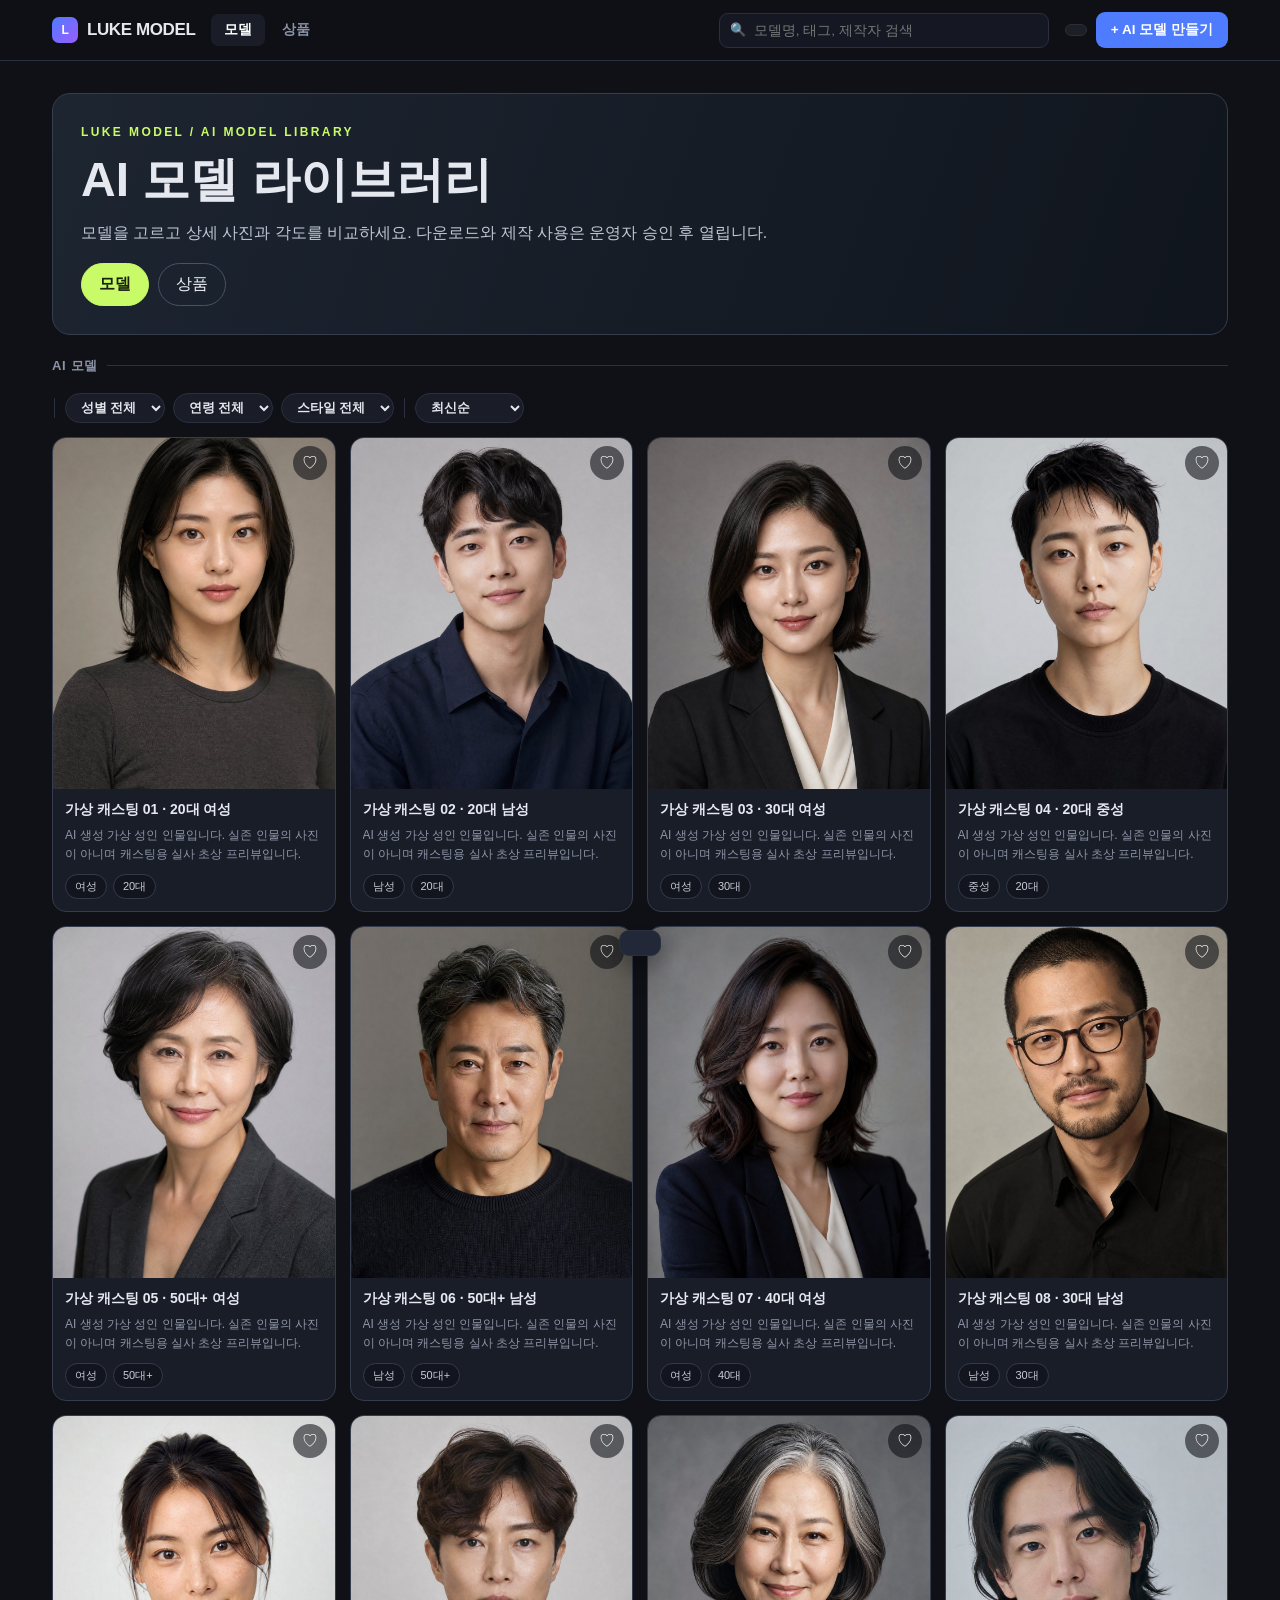
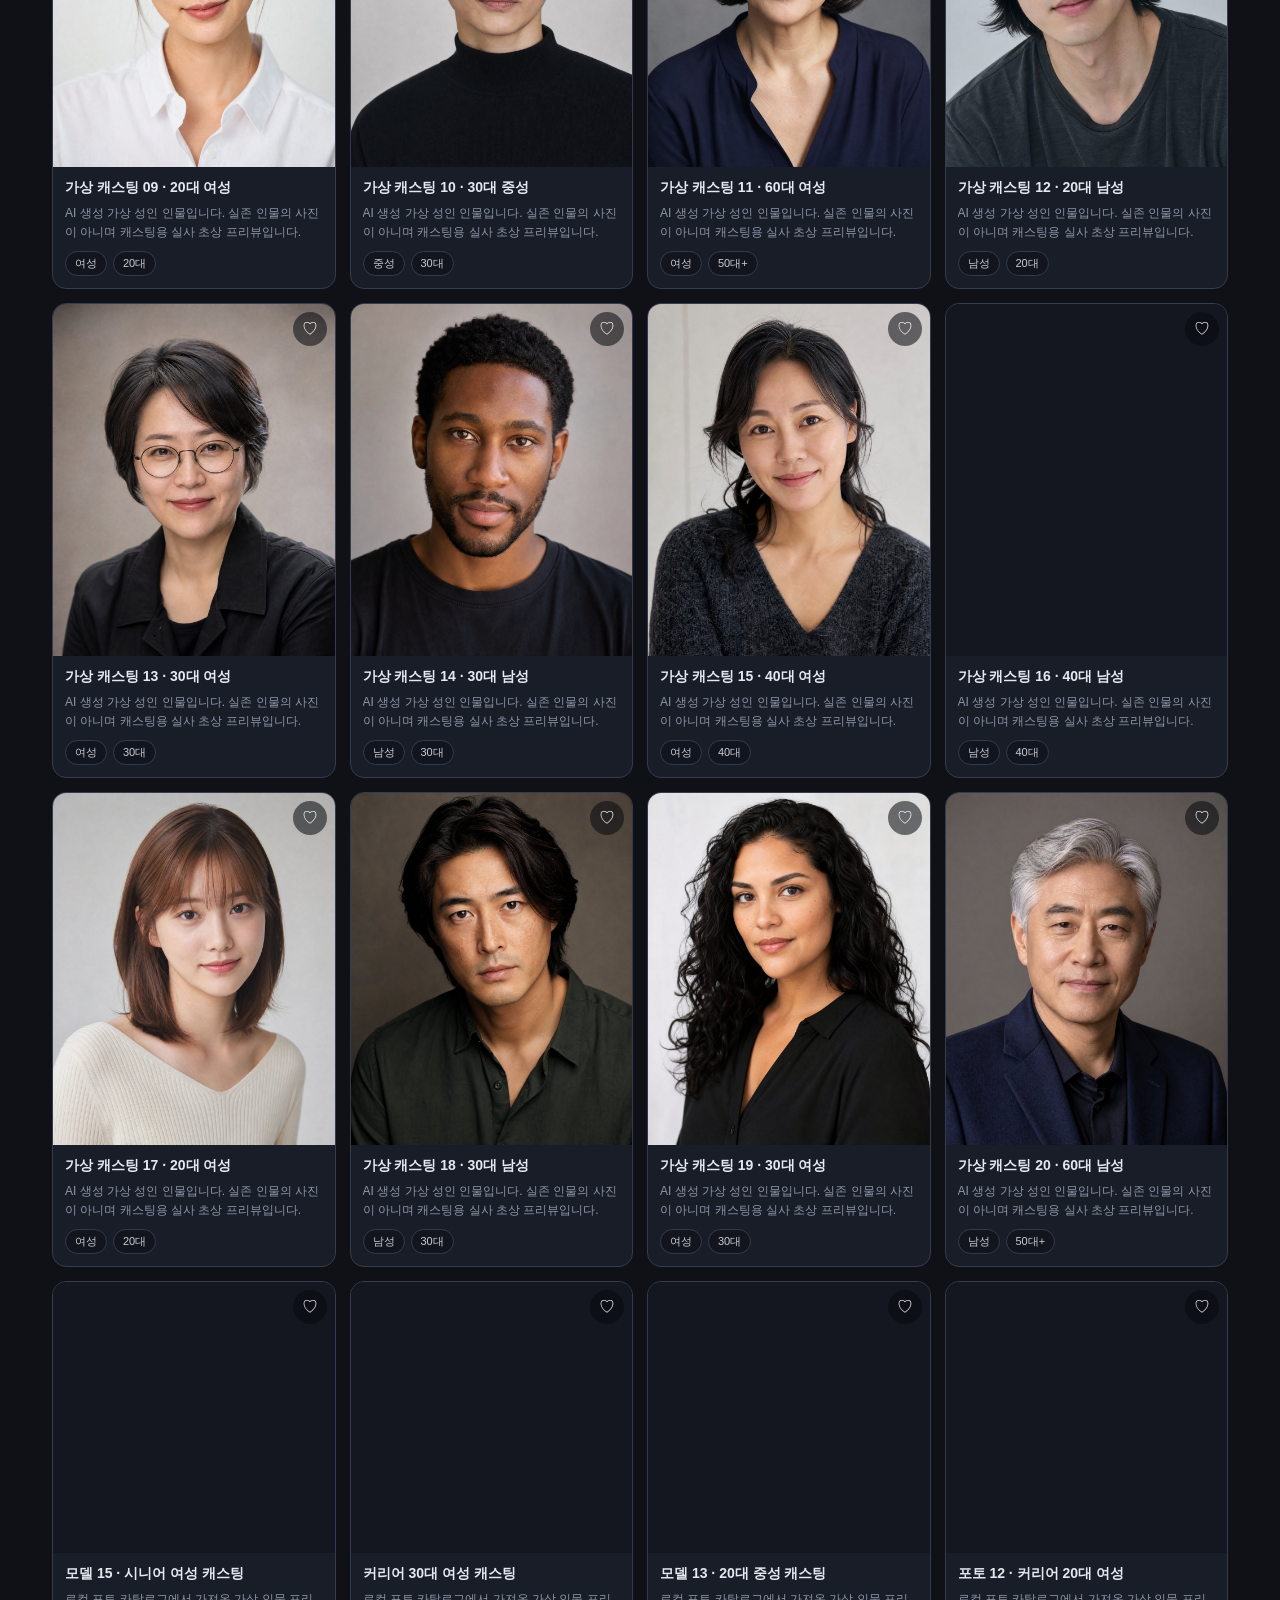
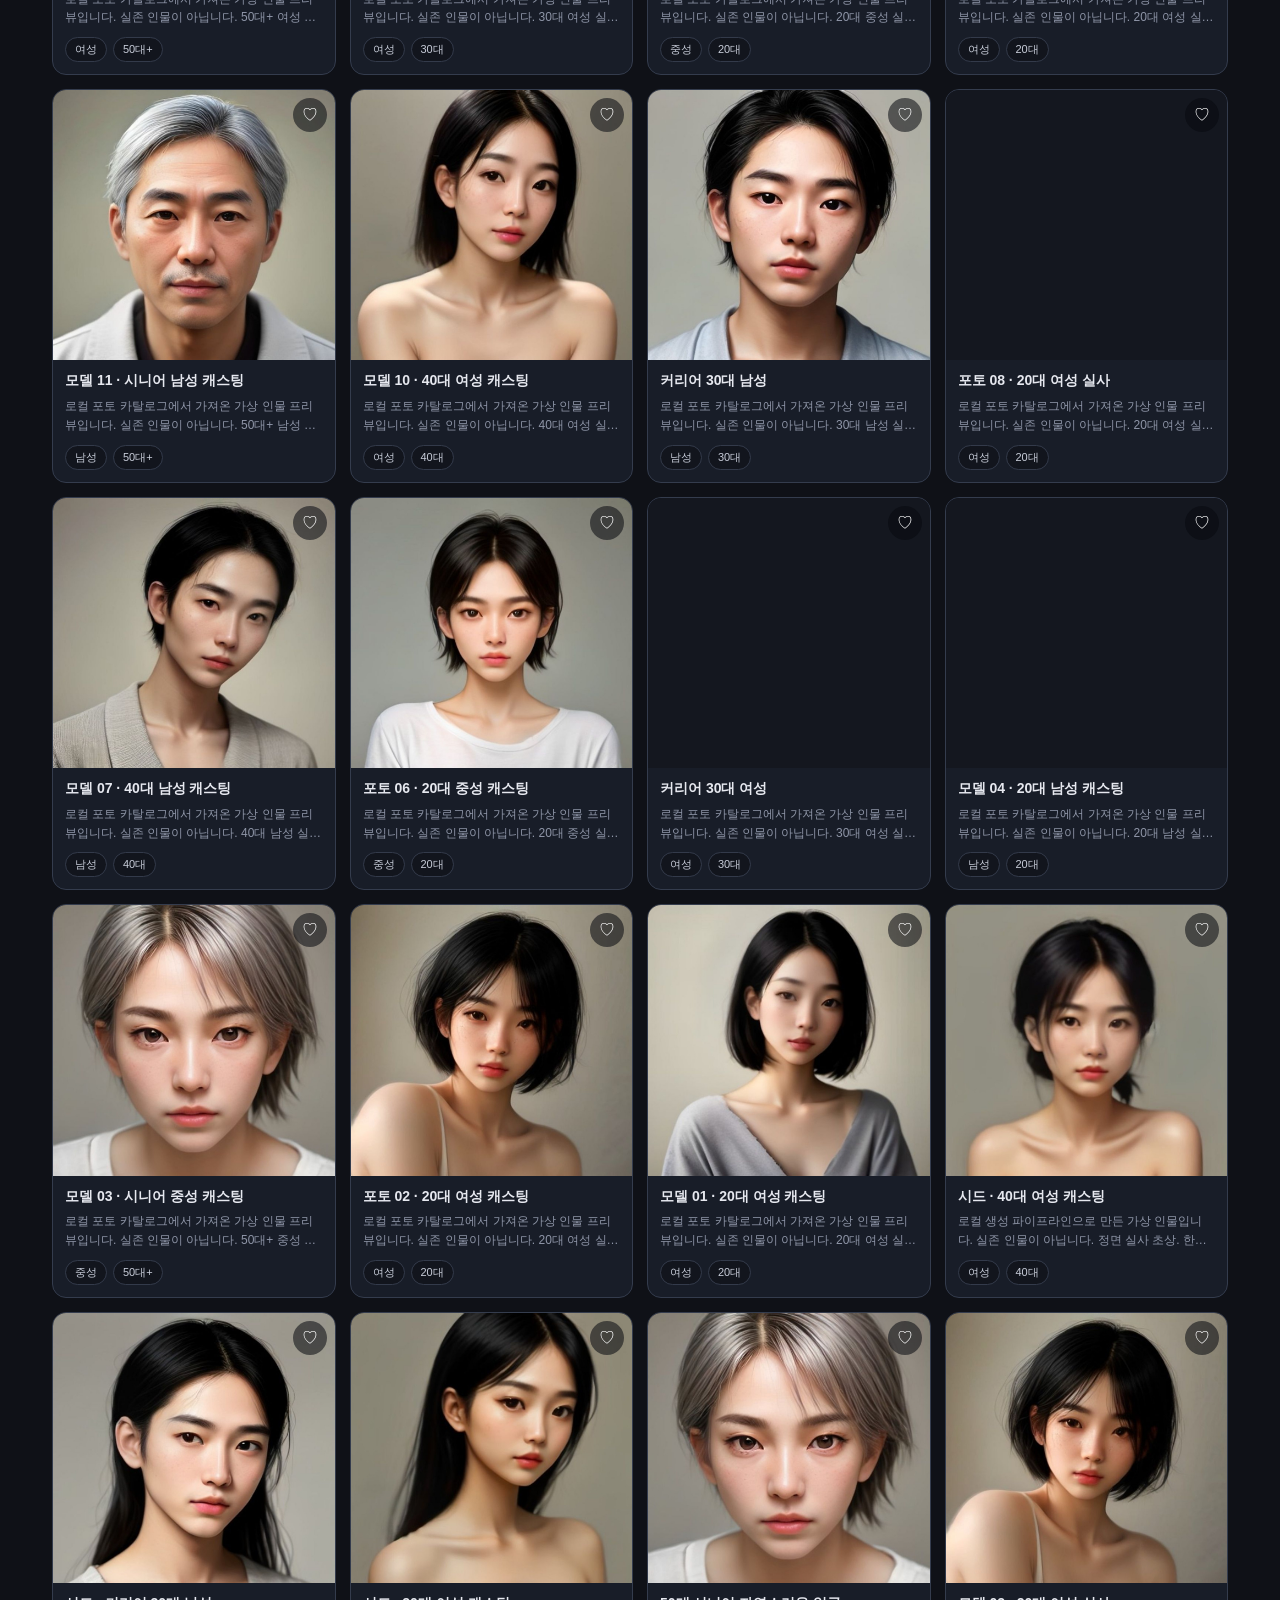
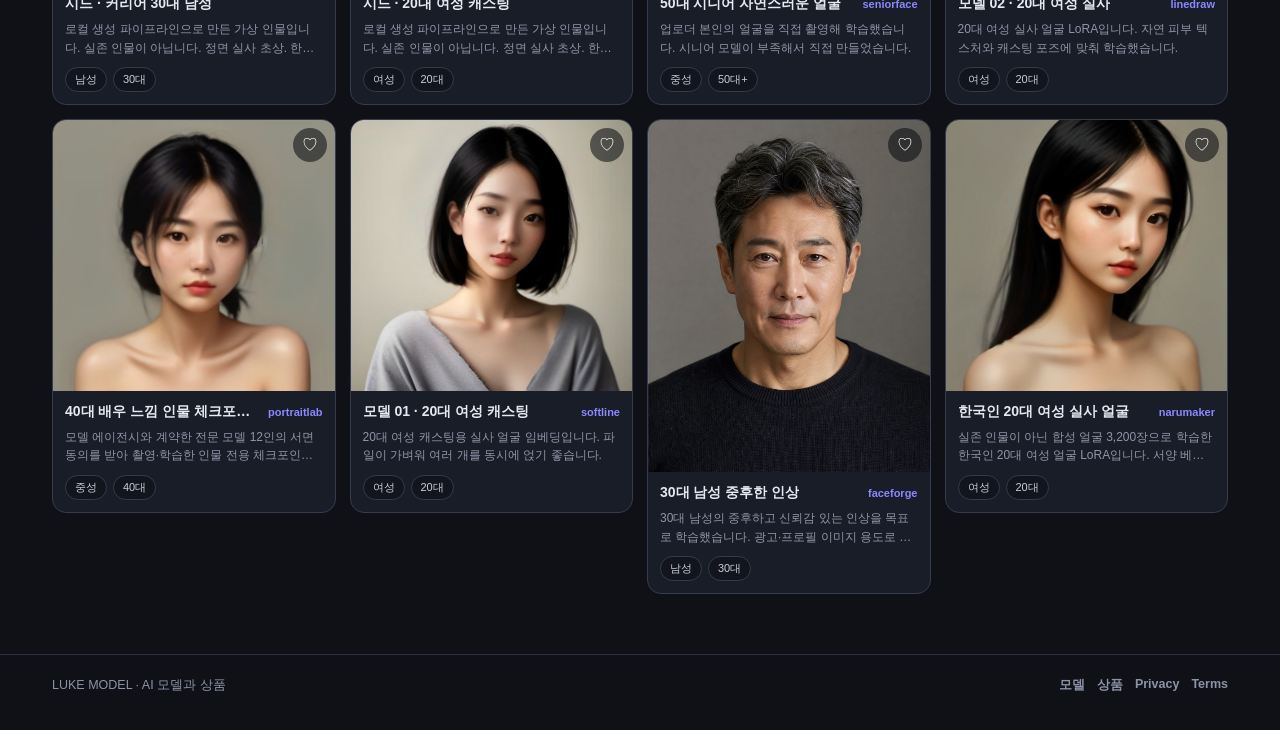
==== index.html @ 5822b7ae "Link owner to the LUKE MODEL Higgsfield studio app Co-Authored-By: Claude Opus 5.5 <noreply@anthropi" ====
<!doctype html>
<html lang="ko">
<head>
<meta charset="utf-8">
<meta name="viewport" content="width=device-width, initial-scale=1">
<meta http-equiv="Content-Security-Policy"
      content="default-src 'none'; img-src data: blob: https: http:; style-src 'self' 'unsafe-inline'; script-src 'self' 'unsafe-inline' https://cdn.jsdelivr.net https://accounts.google.com https://apis.google.com https://t1.kakaocdn.net https://developers.kakao.com https://static.nid.naver.com; connect-src 'self' blob: https://accounts.google.com https://oauth2.googleapis.com https://www.googleapis.com https://kauth.kakao.com https://kapi.kakao.com https://nid.naver.com https://openapi.naver.com https://image.pollinations.ai https://pollinations.ai https://fal.run https://queue.fal.run https://api.fal.ai https://api.replicate.com https://*.replicate.com https://api.openai.com https://platform.higgsfield.ai https://api.higgsfield.ai https://*.higgsfield.ai https://generativelanguage.googleapis.com https://abacus.jasoncameron.dev https://*.supabase.co https:; media-src data: blob: https: http:; frame-src https://accounts.google.com https://kauth.kakao.com https://nid.naver.com; form-action https://accounts.google.com https://kauth.kakao.com https://nid.naver.com; base-uri 'none'">
<title>LUKE MODEL — AI 모델 · 상품</title>
<meta name="description" content="LUKE MODEL — AI 모델을 탐색하고 상품과 함께 이미지를 제작하세요. 모델과 상품의 다운로드·제작 사용은 회원 가입 후 운영자 승인이 필요합니다.">
<link rel="canonical" href="https://lukemodel.com/">
<meta name="robots" content="index,follow">
<meta property="og:type" content="website">
<meta property="og:site_name" content="LUKE MODEL">
<meta property="og:locale" content="ko_KR">
<meta property="og:locale:alternate" content="en_US">
<meta property="og:url" content="https://lukemodel.com/">
<meta property="og:title" content="LUKE MODEL — AI 모델 · 상품">
<meta property="og:description" content="AI 모델과 상품을 둘러보고, 운영자 승인 후 다운로드와 제작에 사용하세요.">
<meta property="og:image" content="https://lukemodel.com/og.png">
<meta property="og:image:width" content="1200">
<meta property="og:image:height" content="630">
<meta name="twitter:card" content="summary_large_image">
<meta name="twitter:title" content="LUKE MODEL — AI 모델 · 상품">
<meta name="twitter:description" content="AI 모델과 상품을 둘러보고, 운영자 승인 후 다운로드와 제작에 사용하세요.">
<meta name="twitter:image" content="https://lukemodel.com/og.png">
<link rel="icon" href="/logo-512.png" type="image/png">
<script type="application/ld+json">
{"@context":"https://schema.org","@type":"WebApplication","name":"LUKE MODEL","url":"https://lukemodel.com/","description":"AI 모델과 상품을 둘러보고 운영자 승인 후 다운로드와 제작에 사용합니다.","applicationCategory":"MultimediaApplication","operatingSystem":"Web Browser","inLanguage":"ko"}
</script>
<style>
*{box-sizing:border-box;margin:0;padding:0}
:root{--bg:#0f1117;--panel:#1a1d27;--panel2:#151822;--line:#2b3040;--tx:#e6e8ef;--dim:#8b93a7;
 --acc:#4f7cff;--ok:#7de2a8;--warn:#ffb86c;--bad:#ff6b6b;--gold:#ffc861}
body{font-family:'Pretendard','Malgun Gothic','Segoe UI',sans-serif;background:var(--bg);color:var(--tx);-webkit-font-smoothing:antialiased}
button,input,select,textarea{font-family:inherit;font-size:inherit;color:inherit}
button{cursor:pointer;border:none;background:none}
.wrap{max-width:1220px;margin:0 auto;padding:0 22px}

header{position:sticky;top:0;z-index:50;background:rgba(15,17,23,.93);backdrop-filter:blur(12px);border-bottom:1px solid var(--line)}
.hbar{display:flex;align-items:center;gap:16px;height:60px}
.logo{display:flex;align-items:center;gap:9px;font-weight:800;font-size:17px;letter-spacing:-.4px}
.logo .mark{width:26px;height:26px;border-radius:7px;background:linear-gradient(135deg,#4f7cff,#9b5cff);display:flex;align-items:center;justify-content:center;font-size:12px;color:#fff}
nav.top{display:flex;gap:4px}
nav.top button{padding:7px 13px;border-radius:7px;font-size:13.5px;color:var(--dim);font-weight:600}
nav.top button:hover{background:var(--panel);color:var(--tx)}
nav.top button.on{background:var(--panel);color:#fff}
.search{flex:1;max-width:330px;margin-left:auto;position:relative}
.search input{width:100%;background:var(--panel2);border:1px solid var(--line);border-radius:9px;padding:9px 13px 9px 34px;font-size:13.5px;outline:none}
.search input:focus{border-color:var(--acc)}
.search .ic{position:absolute;left:11px;top:9px;color:var(--dim);font-size:13px}
.btn{background:var(--acc);color:#fff;font-weight:700;font-size:13.5px;padding:9px 15px;border-radius:9px;white-space:nowrap}
.btn:hover{filter:brightness(1.12)}
.btn.ghost{background:var(--panel);border:1px solid var(--line);color:var(--tx)}
.btn.sm{padding:6px 12px;font-size:12.5px}
.btn:disabled{opacity:.4;cursor:not-allowed;filter:none}
.me{display:flex;align-items:center;gap:8px;background:var(--panel);border:1px solid var(--line);border-radius:9px;padding:5px 11px 5px 6px;font-size:13px;font-weight:600}
.me img{width:22px;height:22px;border-radius:50%}

.banner{background:linear-gradient(100deg,#1b2340,#221a3a);border:1px solid #33406b;border-radius:13px;padding:17px 20px;margin:20px 0 4px;display:flex;align-items:center;gap:16px}
.banner .t{flex:1}
.banner h2{font-size:15.5px;font-weight:800;margin-bottom:4px}
.banner p{font-size:12.8px;color:#b9c4e4;line-height:1.6}

.filters{display:flex;gap:8px;flex-wrap:wrap;align-items:center;padding:18px 0 14px}
.chip{background:var(--panel);border:1px solid var(--line);color:var(--dim);padding:6px 13px;border-radius:20px;font-size:12.5px;font-weight:600}
.chip.on{background:var(--acc);border-color:var(--acc);color:#fff}
.sel{background:var(--panel);border:1px solid var(--line);border-radius:20px;padding:6px 11px;font-size:12.5px;font-weight:600;outline:none}
.divider{width:1px;height:20px;background:var(--line);margin:0 2px}
.seclabel{font-size:12px;font-weight:800;color:var(--dim);letter-spacing:.7px;margin:18px 0 12px;display:flex;align-items:center;gap:9px}
.seclabel .ln{flex:1;height:1px;background:var(--line)}

.grid{display:grid;grid-template-columns:repeat(auto-fill,minmax(228px,1fr));gap:16px;padding-bottom:20px;align-items:start}
.card{background:var(--panel);border:1px solid var(--line);border-radius:12px;overflow:hidden;cursor:pointer;transition:transform .13s,border-color .13s}
.card:hover{transform:translateY(-3px);border-color:#3f4660}
.grid{grid-template-columns:repeat(4,minmax(0,1fr));gap:14px}.card{border-radius:14px;background:#181d28;border-color:#343c4d}.card:hover{border-color:#c9fb68;box-shadow:0 14px 34px #0005}@media(max-width:940px){.grid{grid-template-columns:repeat(3,minmax(0,1fr))}}@media(max-width:650px){.grid{grid-template-columns:repeat(2,minmax(0,1fr));gap:9px}}
.lm-library-head{margin:32px 0 18px;padding:28px;border:1px solid #353e4d;border-radius:18px;background:linear-gradient(110deg,#1d2531,#10151d)}.lm-library-head>span{color:#c9fb68;font-size:12px;letter-spacing:.2em;font-weight:800}.lm-library-head h2{font-size:clamp(28px,4vw,48px);margin:8px 0}.lm-library-head p{color:#bfc8d5;line-height:1.6}.lm-library-tabs{display:flex;gap:9px;flex-wrap:wrap;margin-top:17px}.lm-library-tabs a{display:inline-block;padding:10px 17px;border:1px solid #495365;border-radius:999px;color:#edf0f5;text-decoration:none}.lm-library-tabs a.on,.lm-library-tabs a:hover{background:#c9fb68;border-color:#c9fb68;color:#18220e;font-weight:800}#models{scroll-margin-top:90px}@media(max-width:650px){.lm-library-head{padding:18px;margin-top:24px}}
.cover{position:relative;background:#14171f}
/* 얼굴 사진은 자르지 않음: 원본 비율 그대로 (불러오기 전에는 4:5 자리) */
.cover-img{display:block;width:100%;height:auto;aspect-ratio:auto 4/5;object-fit:contain;background:#14171f}
.lm-card-body{padding:12px 12px 14px}.lm-card-top{display:flex;align-items:baseline;justify-content:space-between;gap:8px}.lm-card-body .lm-card-top h3{min-height:0;margin:0;font-size:14px;-webkit-line-clamp:1}.lm-card-owner{flex:none;max-width:40%;overflow:hidden;text-overflow:ellipsis;white-space:nowrap;color:#8c88ff;font-size:11px;font-weight:700}.lm-card-desc{margin:7px 0 10px;color:#8f96a8;font-size:12px;line-height:1.55;display:-webkit-box;-webkit-line-clamp:2;-webkit-box-orient:vertical;overflow:hidden;min-height:37px}.lm-card-chips{display:flex;gap:6px;flex-wrap:wrap}.lm-card-chips span{padding:4px 9px;border:1px solid #333a4a;border-radius:999px;background:#12151d;color:#c8cdd9;font-size:11px}
/* 태그는 사진 아래로 (얼굴·턱을 가리지 않게) */
.cover .tags{padding:9px 12px 0;background:var(--panel)}
.heart{position:absolute;top:8px;right:8px;width:34px;height:34px;border-radius:50%;background:rgba(8,10,16,.55);color:#fff;font-size:16px;z-index:2;line-height:1}
.heart.on{color:#ff7a9a}
.heart:hover{background:rgba(8,10,16,.75)}
.favbtn{width:100%;margin-top:8px;padding:10px;border-radius:9px;font-weight:700;font-size:13.5px;border:1px solid var(--line);background:var(--panel);color:var(--tx)}
.favbtn.on{border-color:#ff7a9a;color:#ff7a9a}
.minehead{display:flex;align-items:center;gap:14px;background:var(--panel);border:1px solid var(--line);border-radius:13px;padding:18px 20px;margin:18px 0 14px}
.minehead img{width:52px;height:52px;border-radius:50%;object-fit:cover}
.minehead h2{font-size:18px;font-weight:800;margin:0 0 4px}
.minehead p{font-size:12.8px;color:var(--dim);line-height:1.55}
.minetabs{display:flex;gap:6px;margin:0 0 16px;flex-wrap:wrap}
.minetabs button{background:var(--panel);border:1px solid var(--line);color:var(--dim);padding:8px 14px;border-radius:20px;font-size:13px;font-weight:700}
.minetabs button.on{background:var(--acc);border-color:var(--acc);color:#fff}
.tags{display:flex;gap:4px;flex-wrap:wrap}
.tag{font-size:10.5px;font-weight:700;padding:3px 7px;border-radius:5px;background:rgba(0,0,0,.66);color:#fff}
.tag.new{background:#2f9e6e}.tag.pend{background:var(--warn);color:#241a06}
.tag.syn{background:#6c5ce7}.tag.self{background:#2f7fd4}.tag.cons{background:#2f9e6e}
.cbody{padding:11px 12px 12px}
.cbody h3{font-size:13.8px;font-weight:700;line-height:1.35;margin-bottom:5px;display:-webkit-box;-webkit-line-clamp:2;-webkit-box-orient:vertical;overflow:hidden;min-height:37px}
.stars{color:var(--gold);font-size:11.5px;letter-spacing:.5px}
.meta{display:flex;justify-content:space-between;align-items:center;font-size:11.5px;color:var(--dim);margin-top:5px}
.who{display:flex;align-items:center;gap:5px}
.av{width:16px;height:16px;border-radius:50%}

.detail{padding:20px 0 60px;display:grid;grid-template-columns:1fr 346px;gap:26px;align-items:start}
.hero{border-radius:12px;background:#14171f;margin-bottom:10px;overflow:hidden;position:relative}
/* 대표 얼굴: 전체가 보이게 (세로로 긴 화면은 높이 제한 + 여백) */
.hero img{display:block;width:100%;height:auto;aspect-ratio:auto 4/5;max-height:min(78vh,760px);object-fit:contain;background:#14171f}
.lm-angle-grid{display:grid;grid-template-columns:minmax(120px,1fr) minmax(180px,2fr);gap:12px}.lm-angle-card,.lm-angle-prompt{margin:0;border:1px solid var(--line);border-radius:11px;overflow:hidden;background:#171c27}.lm-angle-card img{display:block;width:100%;aspect-ratio:3/4;object-fit:cover}.lm-angle-card figcaption{padding:10px 12px;color:var(--dim);font-size:12px}.lm-angle-prompt{display:flex;flex-direction:column;align-items:flex-start;justify-content:center;padding:20px}.lm-angle-prompt p{color:#c4cbd7;line-height:1.6;font-size:13px;margin:0 0 14px}@media(max-width:580px){.lm-angle-grid{grid-template-columns:1fr 1fr}.lm-angle-prompt{padding:12px}.lm-angle-prompt button{font-size:12px}}
h1.tit{font-size:25px;font-weight:800;letter-spacing:-.5px;margin-bottom:9px;line-height:1.3}
.byline{display:flex;align-items:center;gap:9px;font-size:13px;color:var(--dim);margin-bottom:18px;flex-wrap:wrap}
.sec{margin-bottom:26px}
.sec h2{font-size:13px;font-weight:800;color:var(--dim);letter-spacing:.6px;margin-bottom:11px}
.desc{font-size:14px;line-height:1.85;color:#c9cfe0;white-space:pre-wrap}
.facegrid{display:grid;grid-template-columns:repeat(4,1fr);gap:9px}
.fcell{background:var(--panel);border:1px solid var(--line);border-radius:9px;padding:10px 12px}
.fcell .k{font-size:11px;color:var(--dim);font-weight:700;margin-bottom:3px}
.fcell .v{font-size:13.5px;font-weight:700}

.side{position:sticky;top:78px;background:var(--panel);border:1px solid var(--line);border-radius:12px;overflow:hidden}
.lm-profile-summary{padding:23px;border-bottom:1px solid #394357;background:linear-gradient(135deg,#222b3a,#151a24)}.lm-profile-summary span{color:#c9fb68;font-size:11px;font-weight:800;letter-spacing:.2em}.lm-profile-summary h2{font-size:25px;line-height:1.3;margin:8px 0}.lm-profile-summary p{color:#bfc8d6;font-size:13px;line-height:1.65;margin:8px 0}.lm-profile-summary button{width:100%;margin-top:12px;background:#c9fb68;color:#17220d}
.lm-result-gallery{margin:22px 0 30px}.lm-result-gallery h2{font-size:21px;margin:0 0 6px}.lm-result-gallery>p{color:var(--dim);font-size:13px;margin:0 0 14px}.lm-result-grid{display:grid;grid-template-columns:repeat(4,minmax(0,1fr));gap:12px}.lm-result-card{display:block;text-align:left;width:100%;padding:0;border:1px solid #3b4250;border-radius:12px;background:#171b25;color:#fff;overflow:hidden;cursor:pointer}.lm-result-card img{width:100%;aspect-ratio:3/4;object-fit:contain;display:block;background:#10141b}.lm-result-card span{display:block;padding:9px 11px;font-size:12px}.lm-result-card:hover{border-color:#c9fb68}.lm-result-empty{padding:32px 16px;border:1px dashed #4c5362;border-radius:12px;color:var(--dim);font-size:13px}.lm-result-modal{position:fixed;inset:0;z-index:200;background:rgba(0,0,0,.89);display:grid;place-items:center;padding:18px}.lm-result-modal-inner{width:min(850px,100%);max-height:100%;overflow:auto;background:#171b25;padding:18px;border:1px solid #4c5362;border-radius:15px}.lm-result-modal-inner img{display:block;max-width:100%;max-height:70vh;object-fit:contain;margin:12px auto}.lm-result-modal-actions{display:flex;gap:8px;justify-content:flex-end;flex-wrap:wrap}@media(max-width:680px){.lm-result-grid{grid-template-columns:repeat(2,minmax(0,1fr))}}
.detail.lm-model-detail{display:grid;grid-template-columns:1fr;gap:22px;max-width:1100px;margin:auto}.lm-model-detail .lm-detail-intro{display:grid;grid-template-columns:190px minmax(0,1fr);gap:22px;align-items:stretch}.lm-model-detail .lm-detail-intro .hero{margin:0}.lm-model-detail .lm-detail-intro .hero img{width:100%;height:260px;object-fit:cover;display:block}.lm-model-detail .lm-detail-intro .lm-profile-summary{border:1px solid #394357;border-radius:12px;padding:24px}.lm-model-detail .lm-detail-intro .lm-profile-summary h1{font-size:32px;margin:7px 0}.lm-model-detail .lm-detail-intro .lm-profile-summary button{width:auto;margin:10px 8px 0 0}.lm-model-detail .side{position:static;max-width:none}.lm-model-detail .lm-angle-grid{grid-template-columns:repeat(2,minmax(0,1fr))}@media(max-width:680px){.lm-model-detail .lm-detail-intro{grid-template-columns:110px minmax(0,1fr);gap:12px}.lm-model-detail .lm-detail-intro .hero img{height:180px}.lm-model-detail .lm-detail-intro .lm-profile-summary{padding:12px}.lm-model-detail .lm-detail-intro .lm-profile-summary h1{font-size:20px}.lm-model-detail .lm-detail-intro .lm-profile-summary p{font-size:12px}.lm-model-detail .lm-angle-grid{grid-template-columns:1fr}}
.lm-model-detail .lm-detail-intro{grid-template-columns:210px minmax(0,1fr);gap:26px;align-items:start}.lm-model-detail .lm-detail-intro .hero{border-radius:14px;overflow:hidden;cursor:zoom-in;border:0}.lm-model-detail .lm-detail-intro .hero img{height:280px}.lm-model-detail .lm-detail-intro .lm-profile-summary{background:none;border:0;padding:4px 0 0}.lm-model-detail .lm-detail-intro .lm-profile-summary h1{font-size:34px;margin:0 0 10px;letter-spacing:-.02em}
.lm-profile-chips,.lm-profile-uses,.lm-profile-actions{display:flex;flex-wrap:wrap;gap:7px;align-items:center}.lm-model-detail .lm-profile-summary .lm-profile-chips span{letter-spacing:0;font-weight:500;padding:4px 10px;border:1px solid #2f3442;border-radius:999px;color:#aeb4c3;font-size:11.5px}.lm-model-detail .lm-profile-summary .lm-profile-desc{max-width:640px;margin:14px 0;color:#a9b0bf;font-size:13.5px;line-height:1.75}.lm-model-detail .lm-profile-summary .lm-profile-uses span{letter-spacing:0;color:#fff}.lm-profile-uses em{font-style:normal;color:#7f8698;font-size:11.5px;margin-right:2px}.lm-profile-uses span{padding:5px 12px;border-radius:999px;background:#6d68f2;color:#fff;font-size:11.5px;font-weight:700}.lm-profile-actions{margin-top:18px}.lm-model-detail .lm-detail-intro .lm-profile-summary .lm-profile-actions button{width:auto;margin:0}.lm-model-detail .lm-profile-summary .lm-violet-btn{background:linear-gradient(135deg,#7b74ff,#5b55e8);color:#fff}.lm-model-detail .lm-profile-summary .lm-dark-btn{background:#1c1f28;color:#e7e9ef}
.lm-violet-btn{border:0;border-radius:10px;padding:11px 16px;background:linear-gradient(135deg,#7b74ff,#5b55e8);color:#fff!important;font-weight:800;font-size:13px;cursor:pointer;box-shadow:0 8px 22px #5b55e855}.lm-violet-btn:hover{filter:brightness(1.1)}.lm-violet-btn:disabled{opacity:.5;cursor:default}.lm-dark-btn{border:1px solid #2e3340;border-radius:10px;padding:11px 15px;background:#1c1f28;color:#e7e9ef!important;font-weight:700;font-size:13px;cursor:pointer}.lm-dark-btn:hover{background:#252a36}.lm-dark-btn:disabled{opacity:.45;cursor:default}
.lm-turn{margin:6px 0 10px}.lm-turn-head{display:flex;justify-content:space-between;align-items:flex-end;gap:16px;margin-bottom:14px}.lm-turn-head h2{font-size:24px;margin:0 0 5px;letter-spacing:-.01em}.lm-turn-head p{margin:0;color:#7f8698;font-size:12.5px;line-height:1.6}.lm-turn-head .lm-violet-btn{flex:none}
.lm-turn-stage{display:grid;grid-template-columns:repeat(4,minmax(0,1fr));align-items:stretch;gap:0;padding:18px 18px 8px;border-radius:16px;background:linear-gradient(#ececec,#dcdcdc)}.lm-model-detail .lm-turn-stage{padding:18px 18px 8px}.lm-turn-view{position:relative;display:flex;flex-direction:column;justify-content:flex-start;border:0;padding:0;background:none;cursor:zoom-in}.lm-turn-view img{display:block;width:100%;aspect-ratio:3/5;object-fit:cover;object-position:top;mix-blend-mode:multiply}.lm-turn-view span,.lm-turn-slot span{display:block;padding:8px 0 4px;text-align:center;color:#555b66;font-size:11.5px;font-weight:700}.lm-turn-stage.empty .lm-turn-view img{mix-blend-mode:normal;border-radius:10px}.lm-turn-slot{display:flex;flex-direction:column;justify-content:flex-end;margin:0 0 0 12px;border:1.5px dashed #b9bcc3;border-radius:10px;background:repeating-linear-gradient(135deg,#0000 0 10px,#00000008 10px 20px)}
.lm-turn-closeups{display:grid;grid-template-columns:repeat(3,minmax(0,1fr));gap:10px;margin-top:10px}.lm-turn-closeups[hidden]{display:none}.lm-turn-close{padding:0;border:0;border-radius:14px;overflow:hidden;background:#1b1d24;cursor:zoom-in}.lm-turn-close img{display:block;width:100%;aspect-ratio:4/3;object-fit:cover;object-position:top}.lm-result-modal-inner{background:#1b1d24;border-color:#30343f;border-radius:18px}.lm-result-modal-inner img{border-radius:10px;background:#efefef}.lm-result-modal-actions{justify-content:center}.lm-modal-btn,.lm-modal-del,.lm-modal-close{border-radius:9px;padding:10px 15px;font-size:13px;font-weight:700;cursor:pointer;border:1px solid #343947;background:#262a34;color:#eef0f5}.lm-modal-del{background:#5a1018;border-color:#7a1a25;color:#ffd5da}.lm-modal-close{background:#fff;color:#111;border-color:#fff}
@media(max-width:680px){.lm-model-detail .lm-detail-intro{grid-template-columns:120px minmax(0,1fr);gap:14px}.lm-model-detail .lm-detail-intro .hero img{height:170px}.lm-model-detail .lm-detail-intro .lm-profile-summary h1{font-size:22px}.lm-turn-head{flex-direction:column;align-items:flex-start}.lm-turn-stage{grid-template-columns:repeat(2,minmax(0,1fr));padding:12px;row-gap:10px}.lm-turn-slot{min-height:180px;margin:0 0 0 8px}}
.vtabs{display:flex;gap:2px;padding:9px 9px 0;overflow-x:auto}
.vtabs button{padding:8px 13px;font-size:12.5px;font-weight:700;color:var(--dim);border-radius:7px 7px 0 0;white-space:nowrap}
.vtabs button.on{background:var(--panel2);color:#fff}
.vbody{background:var(--panel2);padding:15px}
.kv{display:flex;justify-content:space-between;gap:12px;padding:7px 0;font-size:12.8px}
.kv .k{color:var(--dim)}
.kv .v{text-align:right;font-weight:600}
.dlstat{display:grid;grid-template-columns:repeat(3,1fr);gap:8px;margin:12px 0 4px}
.dlstat div{background:#1e2230;border:1px solid var(--line);border-radius:9px;padding:10px 6px;text-align:center}
.dlstat .n{font-size:17px;font-weight:800;letter-spacing:-.5px}
.dlstat .l{font-size:10.5px;color:var(--dim);font-weight:700;margin-top:2px}
.words{display:flex;gap:5px;flex-wrap:wrap;margin-top:7px}
.word{background:#232838;border:1px solid var(--line);border-radius:6px;padding:4px 9px;font-size:11.5px;font-family:Consolas,monospace;cursor:pointer;color:var(--warn)}
.file{background:#1e2230;border:1px solid var(--line);border-radius:9px;padding:11px;margin-top:11px}
.fhead{display:flex;justify-content:space-between;gap:8px;margin-bottom:6px}
.fname{font-size:12.3px;font-weight:700;word-break:break-all}
.fsize{font-size:11.5px;color:var(--dim);flex-shrink:0}
.scan{display:flex;gap:6px;font-size:11.3px;font-weight:700;padding:5px 8px;border-radius:6px;margin-top:6px}
.scan.ok{background:#1b3a2a;color:var(--ok)}
.scan.pend{background:#3a2f1b;color:var(--warn)}
.hash{font-family:Consolas,monospace;font-size:10.2px;color:var(--dim);margin-top:6px;word-break:break-all}
.dlbtn{width:100%;padding:12px;border-radius:9px;font-weight:800;font-size:14px;margin-top:13px;background:var(--acc);color:#fff}
.dlbtn:disabled{background:#2b3040;color:#6b7386;cursor:not-allowed}
.dlbtn.login{background:#2f9e6e}
.freetag{text-align:center;font-size:11.3px;color:var(--ok);font-weight:700;margin-top:8px}

/* 리뷰 */
.rsum{display:flex;gap:22px;align-items:center;background:var(--panel);border:1px solid var(--line);border-radius:12px;padding:17px 20px;margin-bottom:14px}
.rbig{text-align:center;flex-shrink:0}
.rbig .n{font-size:34px;font-weight:800;letter-spacing:-1.5px;line-height:1}
.rbig .s{color:var(--gold);font-size:13px;margin-top:4px}
.rbig .c{font-size:11.5px;color:var(--dim);margin-top:3px}
.rbars{flex:1}
.rbar{display:flex;align-items:center;gap:8px;font-size:11.5px;color:var(--dim);margin-bottom:3px}
.rbar .t{width:22px}
.rbar .track{flex:1;height:6px;background:#232838;border-radius:3px;overflow:hidden}
.rbar .track i{display:block;height:100%;background:var(--gold)}
.rbar .cnt{width:26px;text-align:right}
.rev{background:var(--panel);border:1px solid var(--line);border-radius:10px;padding:13px 15px;margin-bottom:9px}
.rhead{display:flex;align-items:center;gap:8px;margin-bottom:7px}
.rhead .nm{font-size:12.8px;font-weight:700}
.rhead .st{color:var(--gold);font-size:11.5px}
.rhead .dt{font-size:11.3px;color:var(--dim);margin-left:auto}
.rtext{font-size:13.3px;line-height:1.75;color:#c9cfe0;white-space:pre-wrap}
.rform{background:var(--panel);border:1px solid var(--line);border-radius:10px;padding:15px;margin-bottom:14px}
.rstars{display:flex;gap:3px;margin-bottom:10px}
.rstars button{font-size:23px;color:#3a4055;line-height:1}
.rstars button.on{color:var(--gold)}

.up{max-width:730px;padding:24px 0 70px}
.step{background:var(--panel);border:1px solid var(--line);border-radius:12px;padding:20px;margin-bottom:16px}
.step h2{font-size:15px;font-weight:800;margin-bottom:4px}
.step .hint{font-size:12.3px;color:var(--dim);margin-bottom:14px;line-height:1.65}
label.fl{display:block;font-size:12.3px;font-weight:700;color:var(--dim);margin:13px 0 6px}
.inp{width:100%;background:var(--panel2);border:1px solid var(--line);border-radius:8px;padding:10px 12px;font-size:13.5px;outline:none}
.inp:focus{border-color:var(--acc)}
textarea.inp{min-height:92px;resize:vertical;line-height:1.7}
.two{display:grid;grid-template-columns:1fr 1fr;gap:12px}
.three{display:grid;grid-template-columns:1fr 1fr 1fr;gap:12px}
.drop{border:2px dashed var(--line);border-radius:11px;padding:30px;text-align:center;cursor:pointer}
.drop:hover{border-color:var(--acc);background:#171b26}
.drop .big{font-size:14.5px;font-weight:700;margin-bottom:5px}
.drop .sm{font-size:12.3px;color:var(--dim);line-height:1.7}
.alert{border-radius:9px;padding:12px 14px;font-size:12.6px;line-height:1.7;margin-top:12px}
.alert.err{background:#2e1a1a;border:1px solid #5a2a2a;color:#ffb3b3}
.alert.ok{background:#152e22;border:1px solid #2a5a42;color:#b3ffd6}
.alert.info{background:#1a2333;border:1px solid #2a3f5a;color:#b3d1ff}
.alert.warn{background:#2e2615;border:1px solid #5a4a2a;color:#ffdca8}
.alert b{color:#fff}
.prog{height:5px;background:#232838;border-radius:3px;overflow:hidden;margin-top:10px}
.prog i{display:block;height:100%;background:var(--acc);width:0;transition:width .25s}
.consent{display:grid;grid-template-columns:repeat(3,1fr);gap:10px;margin-top:6px}
.copt{background:var(--panel2);border:2px solid var(--line);border-radius:10px;padding:13px;cursor:pointer;text-align:left}
.copt.on{border-color:var(--acc);background:#1b2238}
.copt .t{font-size:13px;font-weight:700;margin-bottom:4px}
.copt .d{font-size:11.3px;color:var(--dim);line-height:1.55}
.anglePrev{display:grid;grid-template-columns:repeat(6,1fr);gap:7px;margin-top:11px}
.anglePrev div{aspect-ratio:4/5;border-radius:7px;background:#14171f center/contain no-repeat;position:relative}
.anglePrev span{position:absolute;left:0;right:0;bottom:0;background:rgba(0,0,0,.7);font-size:9px;font-weight:700;text-align:center;padding:2px 0}

.modal{position:fixed;inset:0;background:rgba(0,0,0,.72);z-index:100;display:flex;align-items:center;justify-content:center;padding:20px}

.sbtn{width:100%;display:flex;align-items:center;justify-content:center;gap:10px;border-radius:9px;padding:11px 14px;font-weight:700;font-size:13.5px;margin-bottom:8px;border:1px solid transparent}
.sbtn.google{background:#fff;color:#1f1f1f;border-color:#dadce0}
.sbtn.google:hover{background:#f7f8fa}
.sbtn.kakao{background:#fee500;color:#191919}
.sbtn.kakao:hover{filter:brightness(.97)}
.sbtn.naver{background:#03c75a;color:#fff}
.sbtn.naver:hover{filter:brightness(1.05)}
.or{display:flex;align-items:center;gap:10px;margin:14px 0 8px;color:var(--dim);font-size:11.5px;font-weight:700}
.or:before,.or:after{content:'';flex:1;height:1px;background:var(--line)}
.mbox{background:var(--panel);border:1px solid var(--line);border-radius:14px;padding:26px;width:100%;max-width:420px}
.mbox h2{font-size:19px;font-weight:800;margin-bottom:6px}
.mbox p{font-size:12.8px;color:var(--dim);line-height:1.7;margin-bottom:16px}
.empty{text-align:center;padding:66px 20px;color:var(--dim)}
.empty .big{font-size:16px;font-weight:700;color:var(--tx);margin-bottom:7px}
.toast{position:fixed;bottom:24px;left:50%;transform:translateX(-50%) translateY(80px);background:#232838;border:1px solid var(--line);border-radius:10px;padding:12px 20px;font-size:13.3px;font-weight:600;z-index:200;transition:transform .22s;box-shadow:0 8px 28px rgba(0,0,0,.5)}
.toast.show{transform:translateX(-50%) translateY(0)}
.toast.ok{border-color:#2a5a42}.toast.err{border-color:#5a2a2a}
.back{font-size:13px;color:var(--dim);font-weight:600;padding:16px 0 0;display:inline-block}
/* 작품 페이지 */
.md-page{max-width:920px;margin:0 auto;padding:12px 0 60px}
.md-hero{border-radius:12px;background:#0b0d12;border:1px solid var(--line);overflow:hidden;display:flex;justify-content:center}
.md-hero img,.md-hero video{display:block;max-width:100%;width:auto;height:auto;max-height:min(80vh,820px);object-fit:contain}
.md-tit{margin:14px 0 6px}
.md-meta{display:flex;flex-wrap:wrap;gap:6px 12px;font-size:12.5px;color:var(--dim);margin-bottom:10px}
.md-kind{font-weight:800;color:#fff;background:rgba(255,255,255,.08);padding:1px 7px;border-radius:5px}
.md-acts{display:flex;flex-wrap:wrap;gap:6px;margin-bottom:16px}
.md-acts .md-dl{background:#d1fe17;color:#111;font-weight:800;text-decoration:none}
.md-msg{padding:40px 10px;text-align:center;color:var(--dim)}
@media (max-width:640px){.md-hero img,.md-hero video{max-height:70vh}.md-page{padding-top:8px}}
@media(max-width:900px){.detail{grid-template-columns:1fr}.side{position:static}.facegrid{grid-template-columns:repeat(2,1fr)}}

/* ===== 모바일 대응 =====================================================
   760px 이하: 헤더를 3단 그리드로 재배치, 카드 2열, 상세 1열
   380px 이하: 카드 1열, 각도 썸네일 2열
   입력 폰트는 16px 이상으로 둔다 (iOS 사파리가 16px 미만 입력에 자동 확대를 건다) */
html{-webkit-text-size-adjust:100%}
body{overflow-x:hidden}
@media (max-width:760px){
  .wrap{padding:0 14px}
  .hbar{height:auto;padding:10px 0;display:grid;grid-template-columns:1fr auto;
        grid-template-areas:"logo auth" "search search" "nav nav";gap:9px;align-items:center}
  .logo{grid-area:logo;font-size:16px}
  #auth{grid-area:auth;justify-self:end}
  .search{grid-area:search;max-width:none;margin:0}
  .search input{font-size:16px;padding:10px 13px 10px 34px}
  .search .ic{top:10px}
  nav.top{grid-area:nav;overflow-x:auto;-webkit-overflow-scrolling:touch;padding-bottom:2px}
  nav.top button{flex:0 0 auto;padding:8px 13px}
  .btn{padding:9px 12px;font-size:13px}
  .btn.sm{padding:7px 10px;font-size:12px}
  .me{padding:4px 9px 4px 5px;font-size:12.5px}
  .me img{width:20px;height:20px}

  .banner{flex-direction:column;align-items:stretch;gap:12px;padding:15px 16px;margin:14px 0 2px}
  .banner .btn{width:100%}

  .filters{gap:7px;padding:14px 0 10px;flex-wrap:nowrap;overflow-x:auto;-webkit-overflow-scrolling:touch}
  .filters>*{flex:0 0 auto}
  .divider{display:none}

  .grid{grid-template-columns:repeat(2,1fr);gap:10px}
  .cover .tags{padding:8px 10px 0}
  .tag{font-size:9.5px;padding:2.5px 6px}
  .cbody{padding:9px 10px 10px}
  .cbody h3{font-size:12.6px;min-height:34px;margin-bottom:4px}
  .stars{font-size:10.4px}
  .meta{font-size:10.5px;margin-top:4px}

  .detail{grid-template-columns:1fr;gap:18px;padding:12px 0 50px}
  h1.tit{font-size:20px}
  .byline{font-size:12px;margin-bottom:14px}
  .facegrid{grid-template-columns:repeat(2,1fr)}
  .side{position:static}
  .desc{font-size:13.4px}
  .sec{margin-bottom:22px}

  .rsum{flex-direction:column;align-items:stretch;gap:13px;padding:15px 16px}
  .rbig{display:flex;align-items:center;gap:11px;text-align:left}
  .rbig .n{font-size:27px}
  .rbig .s,.rbig .c{margin-top:0}
  .rev{padding:12px 13px}
  .rhead{flex-wrap:wrap;gap:6px}
  .rhead .dt{margin-left:auto}
  .rtext{font-size:12.8px}

  .up{padding:12px 0 50px}
  .step{padding:16px}
  .two,.three{grid-template-columns:1fr}
  .consent{grid-template-columns:1fr}
  .copt{padding:12px}
  .anglePrev{grid-template-columns:repeat(3,1fr);gap:7px}
  .drop{padding:24px 16px}
  .inp{font-size:16px}
  .mbox{padding:22px}
  .mbox h2{font-size:18px}

  .dlstat .n{font-size:16px}
  .toast{left:14px;right:14px;transform:translateY(80px);max-width:none;text-align:center}
  .toast.show{transform:translateY(0)}
}
@media (max-width:430px){
  #auth{gap:6px}
  .me span{display:none}          /* 닉네임 숨기고 아바타만 */
  .me{padding:4px 6px}
  .btn{padding:8px 10px;font-size:12.5px}
  .btn.sm{padding:7px 9px;font-size:11.5px}
  .logo{font-size:15px}
  .logo .mark{width:23px;height:23px;font-size:11px}
  .banner h2{font-size:14.5px}
}
@media (max-width:340px){
  .grid{grid-template-columns:1fr;gap:12px}
  .anglePrev{grid-template-columns:repeat(2,1fr)}
  .facegrid{grid-template-columns:1fr}
}

/* AI 스튜디오 */
.studio{padding:20px 0 60px}
.studio-head{margin-bottom:18px}
.studio-head h1{font-size:22px;font-weight:800;letter-spacing:-.4px;margin-bottom:6px}
.studio-head p{font-size:13px;color:var(--dim);line-height:1.7}
.studio-grid{display:grid;grid-template-columns:minmax(280px,420px) 1fr;gap:22px;align-items:start}
.studio-panel{background:var(--panel);border:1px solid var(--line);border-radius:12px;padding:18px}
.studio-panel h2{font-size:13px;font-weight:800;color:var(--dim);letter-spacing:.5px;margin-bottom:12px}
.studio-preview{background:#14171f;border:1px solid var(--line);border-radius:12px;min-height:420px;display:flex;align-items:center;justify-content:center;overflow:hidden}
.studio-preview img,.studio-preview video{max-width:100%;max-height:560px;object-fit:contain;display:block}
.studio-preview .ph{color:var(--dim);font-size:13.5px;font-weight:600;text-align:center;padding:24px;line-height:1.7;white-space:pre-line}
.studio-hist{display:flex;gap:8px;overflow-x:auto;padding:10px 0 2px;-webkit-overflow-scrolling:touch}
.studio-hist button{flex:0 0 auto;width:72px;height:96px;border-radius:8px;border:2px solid transparent;background:#14171f center/contain no-repeat;padding:0}
.studio-hist button.on{border-color:var(--acc)}
.studio-actions{display:flex;gap:9px;flex-wrap:wrap;margin-top:14px}
.studio-presets{display:flex;gap:7px;flex-wrap:wrap;margin:8px 0 4px}
.studio-note{font-size:12px;color:var(--dim);line-height:1.65;margin-top:10px}
.card.flash-new{outline:2px solid var(--acc);box-shadow:0 0 0 4px rgba(47,158,110,.35),0 12px 32px rgba(0,0,0,.45);animation:flashNew 1.6s ease-in-out 2}
@keyframes flashNew{0%,100%{box-shadow:0 0 0 4px rgba(47,158,110,.2),0 12px 32px rgba(0,0,0,.45)}50%{box-shadow:0 0 0 8px rgba(47,158,110,.45),0 12px 36px rgba(0,0,0,.5)}}
.drop.on{border-color:var(--acc);background:#171b26}
.mbox.wide{max-width:560px}
.reqlist{display:flex;flex-direction:column;gap:8px;margin-top:10px}
.reqitem{display:flex;align-items:center;gap:10px;flex-wrap:wrap;background:var(--panel);border:1px solid var(--line);border-radius:9px;padding:10px 12px;font-size:13px}
.alert{border-radius:10px;padding:11px 13px;font-size:12.8px;line-height:1.65;border:1px solid var(--line);background:var(--panel2);color:var(--dim)}
.alert b{color:var(--tx);margin-right:4px}
.alert.info{border-color:#33406b}
.two{display:grid;grid-template-columns:1fr 1fr;gap:10px}
.fl{display:block;font-size:12px;font-weight:700;color:var(--dim);margin:10px 0 5px}
.sec{margin-bottom:26px}
.sec h2{font-size:13px;font-weight:800;color:var(--dim);letter-spacing:.6px;margin-bottom:11px}
@media(max-width:900px){.studio-grid{grid-template-columns:1fr}.studio-preview{min-height:320px}}
.studio-kind{display:flex;gap:8px;margin:0 0 12px}
.studio-kind .chip{flex:1;text-align:center}
.conn-badge{display:inline-block;margin-left:6px;padding:1px 7px;border-radius:10px;font-size:11px;font-weight:700;background:#3a2030;color:#ff8fa3;border:1px solid #5a3040}
.conn-row{display:flex;gap:8px;align-items:flex-start;padding:10px 0;border-bottom:1px solid var(--line)}
.conn-row .meta{flex:1;font-size:12.5px;line-height:1.55;color:var(--dim)}
.conn-row .meta b{color:var(--tx);font-size:13px}
.conn-add{margin-top:14px;padding-top:12px;border-top:1px solid var(--line)}



/* ===== 내 AI 모델 aside hub ===== */
body.has-ai-aside{padding-right:0}
.ai-aside-fab{position:fixed;right:16px;bottom:22px;z-index:60;display:none;align-items:center;gap:8px;background:linear-gradient(135deg,#4f7cff,#9b5cff);color:#fff;font-weight:800;font-size:13px;padding:12px 16px;border-radius:999px;box-shadow:0 10px 28px rgba(0,0,0,.45);border:1px solid rgba(255,255,255,.12)}
.ai-aside-fab.show{display:inline-flex}
.ai-aside-backdrop{position:fixed;inset:0;background:rgba(6,8,14,.55);z-index:70;opacity:0;pointer-events:none;transition:opacity .18s}
.ai-aside-backdrop.open{opacity:1;pointer-events:auto}
.ai-aside{position:fixed;top:0;right:0;height:100vh;width:min(380px,94vw);z-index:80;background:var(--panel);border-left:1px solid var(--line);transform:translateX(105%);transition:transform .22s ease;display:flex;flex-direction:column;box-shadow:-12px 0 40px rgba(0,0,0,.35)}
.ai-aside.open{transform:translateX(0)}
.ai-aside-head{display:flex;align-items:flex-start;gap:10px;padding:16px 16px 12px;border-bottom:1px solid var(--line);flex-shrink:0}
.ai-aside-head .titles{flex:1;min-width:0}
.ai-aside-head h2{font-size:16px;font-weight:800;letter-spacing:-.3px;margin:0 0 4px}
.ai-aside-head p{font-size:12px;color:var(--dim);line-height:1.55;margin:0}
.ai-aside-close{width:34px;height:34px;border-radius:9px;background:var(--panel2);border:1px solid var(--line);color:var(--tx);font-size:18px;line-height:1;flex-shrink:0}
.ai-aside-body{flex:1;overflow:auto;padding:12px 14px 18px;-webkit-overflow-scrolling:touch}
.ai-aside-account{font-size:12px;color:var(--dim);background:var(--panel2);border:1px solid var(--line);border-radius:10px;padding:10px 12px;margin-bottom:12px;line-height:1.55}
.ai-aside-account b{color:var(--tx)}
.ai-hub-card{background:var(--panel2);border:1px solid var(--line);border-radius:12px;padding:12px;margin-bottom:10px}
.ai-hub-card .top{display:flex;align-items:flex-start;gap:8px;margin-bottom:8px}
.ai-hub-card .top .name{flex:1;min-width:0}
.ai-hub-card .top b{display:block;font-size:13.5px;font-weight:800;margin-bottom:2px}
.ai-hub-card .top span.sub{display:block;font-size:11.5px;color:var(--dim);line-height:1.45}
.ai-hub-status{flex-shrink:0;font-size:11px;font-weight:800;padding:3px 8px;border-radius:999px;border:1px solid var(--line)}
.ai-hub-status.ok{background:#152e22;border-color:#2a5a42;color:#7de2a8}
.ai-hub-status.need{background:#2e1a1a;border-color:#5a2a2a;color:#ff8fa3}
.ai-hub-status.free{background:#1a2333;border-color:#2a3f5a;color:#b3d1ff}
.ai-hub-status.use{background:#1e2340;border-color:#4f7cff;color:#a8c0ff}
.ai-hub-status.text{background:#2a2438;border-color:#5a4a7a;color:#d2b8ff}
.ai-hub-card .keys{display:flex;flex-direction:column;gap:7px;margin-top:6px}
.ai-hub-card .keyrow{display:flex;gap:7px;align-items:center}
.ai-hub-card .keyrow .inp{flex:1;margin:0;padding:8px 10px;font-size:12.5px}
.ai-hub-actions{display:flex;gap:7px;flex-wrap:wrap;margin-top:8px}
.ai-aside-foot{flex-shrink:0;border-top:1px solid var(--line);padding:12px 14px 16px;font-size:11.5px;color:var(--dim);line-height:1.6;background:var(--panel)}
.ai-aside-foot b{color:var(--warn)}
@media(min-width:1100px){
  body.ai-aside-docked{padding-right:min(380px,28vw)}
  body.ai-aside-docked .ai-aside{box-shadow:none}
  body.ai-aside-docked .ai-aside-backdrop{display:none}
}
@media(max-width:1099px){
  .ai-aside{width:min(400px,100vw)}
}


/* SEO / EN / legal / share landing */
.en-banner{background:linear-gradient(100deg,#152038,#1a2540);border:1px solid #2e3f66;border-radius:13px;padding:14px 18px;margin:18px 0 6px;display:flex;align-items:flex-start;gap:14px;flex-wrap:wrap}
.en-banner .en-mark{flex-shrink:0;font-size:11px;font-weight:800;letter-spacing:.6px;color:#a8c0ff;background:#1e2a4a;border:1px solid #33406b;border-radius:6px;padding:4px 8px}
.en-banner .en-body{flex:1;min-width:220px}
.en-banner h2{font-size:14.5px;font-weight:800;margin:0 0 4px;color:#fff}
.en-banner p{font-size:12.6px;color:#b9c4e4;line-height:1.65;margin:0}
.en-banner .en-acts{display:flex;gap:8px;flex-wrap:wrap;align-items:center}
.site-footer{border-top:1px solid var(--line);margin-top:40px;padding:22px 0 36px;color:var(--dim);font-size:12.5px}
.site-footer .foot-row{display:flex;flex-wrap:wrap;gap:10px 18px;align-items:center;justify-content:space-between}
.site-footer nav{display:flex;flex-wrap:wrap;gap:12px}
.site-footer a{color:var(--dim);text-decoration:none;font-weight:600}
.site-footer a:hover{color:var(--tx)}
.site-footer nav a[href="https://showmebest.ai"] img{width:110px;height:30px;object-fit:contain;vertical-align:middle}
.legal-page{padding:28px 0 60px;max-width:720px}
.legal-page h1{font-size:22px;font-weight:800;margin-bottom:8px}
.legal-page .dim{color:var(--dim);font-size:13px;margin-bottom:22px}
.legal-page h2{font-size:14px;font-weight:800;color:var(--dim);letter-spacing:.4px;margin:22px 0 8px}
.legal-page p,.legal-page li{font-size:14px;line-height:1.8;color:#c9cfe0}
.legal-page ul{padding-left:18px;margin:8px 0}
.share-landing{background:var(--panel);border:1px solid var(--line);border-radius:14px;padding:22px 22px 18px;margin:20px 0 8px}
.share-landing h2{font-size:17px;font-weight:800;margin:0 0 8px}
.share-landing p{font-size:13.5px;color:var(--dim);line-height:1.7;margin:0 0 12px}
.share-landing .code{font-family:Consolas,monospace;font-size:18px;font-weight:800;color:var(--warn);letter-spacing:1px}
.share-landing .acts{display:flex;gap:9px;flex-wrap:wrap;margin-top:14px}

.hf-hero{background:linear-gradient(100deg,#171d08,#1d2210 45%,#1a1d27);border:1px solid #4a5a14;border-radius:14px;padding:18px 20px;margin:20px 0 4px;display:flex;align-items:center;gap:16px;flex-wrap:wrap}
.hf-hero .t{flex:1;min-width:240px}
.hf-hero h2{font-size:17px;font-weight:800;margin:4px 0 5px;color:#fff}
.hf-hero p{font-size:13px;color:#c9d2b0;line-height:1.6}
.hf-new{display:inline-block;font-size:10.5px;font-weight:900;letter-spacing:.8px;background:#d1fe17;color:#111;border-radius:5px;padding:2px 7px}
.hf-acts{display:flex;gap:8px;flex-wrap:wrap}
.hf-acts a{text-decoration:none;display:inline-flex;align-items:center}
.hf-go{background:#d1fe17!important;color:#111!important;font-weight:800}
nav.top a.nav-hf,nav.top a.nav-pub{padding:7px 13px;border-radius:7px;font-size:13.5px;font-weight:700;text-decoration:none;white-space:nowrap;flex:0 0 auto}
nav.top a.nav-hf{color:#111;background:#d1fe17}
nav.top a.nav-hf:hover{filter:brightness(1.08)}
nav.top a.nav-pub{color:var(--dim)}
nav.top a.nav-pub:hover{background:var(--panel);color:var(--tx)}
@media (max-width:640px){.hf-hero{flex-direction:column;align-items:stretch;padding:15px 16px}.hf-acts a{flex:1;justify-content:center}}
.hs-sec{margin:20px 0 6px}
.hs-head{display:flex;align-items:center;gap:10px;margin-bottom:10px;flex-wrap:wrap}
.hs-head h2{font-size:17px;font-weight:800;margin:0;color:#fff}
.hs-head .hs-sub{font-size:12.5px;color:var(--dim);flex:1;min-width:180px}
.hs-head a{text-decoration:none}
.hs-grid{display:grid;grid-template-columns:repeat(auto-fill,minmax(190px,1fr));gap:12px;align-items:start}
.hs-card{position:relative;border-radius:12px;overflow:hidden;background:var(--panel);border:1px solid var(--line)}
/* 자르지 않음: 이미지·영상 원본 비율 (불러오기 전에는 3:4 자리, 영상은 메타데이터가 오면 실제 비율) */
.hs-card video,.hs-card img{width:100%;height:auto;aspect-ratio:auto 3/4;object-fit:contain;display:block;background:#14171f;cursor:zoom-in}
.hs-card .hs-tag{position:absolute;top:8px;left:8px;font-size:10.5px;font-weight:800;padding:2px 7px;border-radius:5px;background:rgba(0,0,0,.66);color:#fff}
.hs-card .hs-cap{padding:8px 9px 9px;display:flex;align-items:flex-end;gap:8px}
.hs-card .hs-cap span{flex:1;font-size:11.5px;color:#cdd2df;overflow:hidden;display:-webkit-box;-webkit-line-clamp:2;-webkit-box-orient:vertical;line-height:1.4}
.hs-dl{flex-shrink:0;background:#d1fe17;color:#111!important;font-weight:800;font-size:12px;border-radius:8px;padding:6px 10px;text-decoration:none;white-space:nowrap}
.hs-dl:hover{filter:brightness(1.08)}
.hs-more{display:flex;align-items:center;justify-content:center;gap:12px;margin:14px 0 4px;color:var(--dim);font-size:12.5px}
.hs-card .hs-cap{flex-direction:column;align-items:stretch;gap:6px}
.hs-acts{display:flex;gap:5px;align-items:center;flex-wrap:wrap}
.hs-use,.hs-face{flex-shrink:0;background:rgba(20,23,31,.86);color:#fff;border:1px solid rgba(255,255,255,.22);font-weight:700;font-size:11.5px;border-radius:8px;padding:5px 8px;cursor:pointer;white-space:nowrap}
.hs-use:hover,.hs-face:hover{border-color:#d1fe17}
.hs-del{position:absolute;top:8px;right:8px;background:rgba(58,29,34,.92);color:#ffc9c9;border:1px solid #6a2e36;font-weight:700;font-size:11.5px;border-radius:8px;padding:4px 8px;cursor:pointer}
.hs-del[hidden]{display:none}
.hs-local{font-size:12px}
.hs-empty{background:var(--panel);border:1px dashed var(--line);border-radius:12px;padding:22px;text-align:center;color:var(--dim);font-size:13px}
@media (max-width:640px){.hs-grid{grid-template-columns:repeat(2,1fr);gap:8px}.hs-card .hs-cap span{display:none}.hs-dl{margin-left:auto}.hs-face{display:none}}
@media (max-width:400px){.hs-card .hs-cap{padding:7px 7px 8px}.hs-acts{gap:4px;flex-wrap:nowrap}.hs-use,.hs-dl{font-size:11px;padding:5px 7px}.hs-dl{margin-left:auto}}
</style>
</head>
<body>
<header>
  <div class="wrap hbar">
    <button class="logo" onclick="go('browse')"><span class="mark">L</span><span>LUKE MODEL</span></button>
    <nav class="top" id="nav"></nav>
    <div class="search"><span class="ic">&#128269;</span>
      <input id="q" type="text" placeholder="모델명, 태그, 제작자 검색" autocomplete="off"></div>
    <div id="auth"></div>
  </div>
</header>
<main id="app" class="wrap"></main>
<div id="modal"></div>
<div class="toast" id="toast"></div>

<footer class="site-footer">
  <div class="wrap foot-row">
    <div>LUKE MODEL · AI 모델과 상품</div>
    <nav>
      <a href="/">모델</a>
      <a href="/products/">상품</a>
      <a href="/privacy.html" onclick="go('privacy');return false;">Privacy</a>
      <a href="/terms.html" onclick="go('terms');return false;">Terms</a>
    </nav>
  </div>
</footer>

<script src="/shared-config.js"></script>
<script src="/lm-auth.js"></script>
<script src="/access-gate.js?v=20261009"></script>
<script src="/hf-core.js"></script>
<script src="/angle-auto.js?v=20261009-skip-studio"></script>
<script src="/sheet-split.js"></script>
<script src="/face-hf.js"></script>
<script src="/casting.js?v=20260928-shortlist1"></script>
<script>
'use strict';
/* ===========================================================================
   페이스루크 — 얼굴 모델 전문 공유 플랫폼 (프로토타입)
   의존성 0 / 빌드 0. index.html 을 브라우저로 열면 바로 동작.
   =========================================================================== */

const $ = id => document.getElementById(id);
const fmt = n => n >= 10000 ? (n/1000).toFixed(0)+'K' : n >= 1000 ? (n/1000).toFixed(1)+'K' : String(n);
const mb = kb => kb >= 1048576 ? (kb/1048576).toFixed(2)+' GB' : kb >= 1024 ? (kb/1024).toFixed(0)+' MB'
               : kb >= 1 ? kb.toFixed(0)+' KB' : Math.round(kb*1024)+' B';
const DAY = 86400000;
const today = () => new Date().toISOString().slice(0,10);
const dstr = ts => new Date(ts).toLocaleDateString('ko-KR',{month:'long',day:'numeric'});
function hashCode(s){ let h=0; for(let i=0;i<s.length;i++){ h=(h<<5)-h+s.charCodeAt(i); h|=0; } return Math.abs(h); }

/* ── SHA-256 (crypto.subtle 없으면 순수 JS 폴백. file:// 대응) ──────────── */
const SHA_K = new Uint32Array([
0x428a2f98,0x71374491,0xb5c0fbcf,0xe9b5dba5,0x3956c25b,0x59f111f1,0x923f82a4,0xab1c5ed5,
0xd807aa98,0x12835b01,0x243185be,0x550c7dc3,0x72be5d74,0x80deb1fe,0x9bdc06a7,0xc19bf174,
0xe49b69c1,0xefbe4786,0x0fc19dc6,0x240ca1cc,0x2de92c6f,0x4a7484aa,0x5cb0a9dc,0x76f988da,
0x983e5152,0xa831c66d,0xb00327c8,0xbf597fc7,0xc6e00bf3,0xd5a79147,0x06ca6351,0x14292967,
0x27b70a85,0x2e1b2138,0x4d2c6dfc,0x53380d13,0x650a7354,0x766a0abb,0x81c2c92e,0x92722c85,
0xa2bfe8a1,0xa81a664b,0xc24b8b70,0xc76c51a3,0xd192e819,0xd6990624,0xf40e3585,0x106aa070,
0x19a4c116,0x1e376c08,0x2748774c,0x34b0bcb5,0x391c0cb3,0x4ed8aa4a,0x5b9cca4f,0x682e6ff3,
0x748f82ee,0x78a5636f,0x84c87814,0x8cc70208,0x90befffa,0xa4506ceb,0xbef9a3f7,0xc67178f2]);
const rotr = (x,n) => ((x>>>n)|(x<<(32-n)))>>>0;
function sha256Hex(u8){
  const H=new Uint32Array([0x6a09e667,0xbb67ae85,0x3c6ef372,0xa54ff53a,0x510e527f,0x9b05688c,0x1f83d9ab,0x5be0cd19]);
  const ml=u8.length, total=((ml+9+63)>>6)<<6;
  const m=new Uint8Array(total); m.set(u8); m[ml]=0x80;
  const dv=new DataView(m.buffer), bits=ml*8;
  dv.setUint32(total-8, Math.floor(bits/4294967296)); dv.setUint32(total-4, bits>>>0);
  const w=new Uint32Array(64);
  for(let off=0; off<total; off+=64){
    for(let i=0;i<16;i++) w[i]=dv.getUint32(off+i*4);
    for(let i=16;i<64;i++){ const p=w[i-15],q=w[i-2];
      w[i]=(w[i-16]+((rotr(p,7)^rotr(p,18)^(p>>>3))>>>0)+w[i-7]+((rotr(q,17)^rotr(q,19)^(q>>>10))>>>0))>>>0; }
    let a=H[0],b=H[1],c=H[2],d=H[3],e=H[4],f=H[5],g=H[6],h=H[7];
    for(let i=0;i<64;i++){
      const t1=(h+((rotr(e,6)^rotr(e,11)^rotr(e,25))>>>0)+(((e&f)^(~e&g))>>>0)+SHA_K[i]+w[i])>>>0;
      const t2=(((rotr(a,2)^rotr(a,13)^rotr(a,22))>>>0)+(((a&b)^(a&c)^(b&c))>>>0))>>>0;
      h=g;g=f;f=e;e=(d+t1)>>>0;d=c;c=b;b=a;a=(t1+t2)>>>0;
    }
    H[0]=(H[0]+a)>>>0;H[1]=(H[1]+b)>>>0;H[2]=(H[2]+c)>>>0;H[3]=(H[3]+d)>>>0;
    H[4]=(H[4]+e)>>>0;H[5]=(H[5]+f)>>>0;H[6]=(H[6]+g)>>>0;H[7]=(H[7]+h)>>>0;
  }
  let o=''; for(let i=0;i<8;i++) o+=H[i].toString(16).padStart(8,'0'); return o;
}
async function hashFile(file, limitMB){
  if(file.size > limitMB*1024*1024) return { hash:null, why:'size' };
  const buf = await file.arrayBuffer();
  try{ if(typeof crypto!=='undefined' && crypto.subtle){
    const d=await crypto.subtle.digest('SHA-256', buf);
    return { hash:[...new Uint8Array(d)].map(b=>b.toString(16).padStart(2,'0')).join(''), why:'subtle' };
  } }catch(e){}
  return { hash: sha256Hex(new Uint8Array(buf)), why:'js' };
}

/* ── 얼굴 각도 6방향 ──────────────────────────────────────────────────── */
const ANGLES = [
  { k:'front', ko:'정면',      dx:0,   eye:0,   tilt:0,   sx:1    },
  { k:'l45',   ko:'좌 45°',   dx:-5,  eye:-6,  tilt:-8,  sx:0.90 },
  { k:'r45',   ko:'우 45°',   dx:5,   eye:6,   tilt:8,   sx:0.90 },
  { k:'left',  ko:'좌 측면',  dx:-11, eye:-13, tilt:-15, sx:0.70 },
  { k:'right', ko:'우 측면',  dx:11,  eye:13,  tilt:15,  sx:0.70 },
  { k:'up',    ko:'하이앵글', dx:0,   eye:0,   tilt:0,   sx:1, lift:9, sy:0.88 }
];

/* 각도별 얼굴 프리뷰를 외부 요청 없이 결정적으로 생성.
   실제 서비스에서는 이 함수 자리에 생성 파이프라인(모델 + 6각도 프롬프트) 결과가 들어간다. */
function faceImg(seed, ai, w, h){
  const a = ANGLES[ai] || ANGLES[0];
  const n = hashCode(seed), hue=n%360, hue2=(hue+48+n%60)%360;
  /* 시드마다 골격·헤어·이목구비가 달라지도록 결정적으로 변주 */
  const rx = 21 + n%7, ry = 27 + (n>>3)%8;
  const skin = 'hsl('+(16+n%16)+','+(28+(n>>5)%16)+'%,'+(56+(n>>2)%20)+'%)';
  const hair = 'hsl('+((n>>4)%40)+','+(15+(n>>6)%40)+'%,'+(9+(n>>1)%22)+'%)';
  const hairType = n%4, eyeR = 2.8+((n>>7)%3)*0.5, browY = (n>>8)%3;
  const cx = 50 + a.dx, lift = a.lift||0, ey = 47 - lift*0.5;
  const hairPath = hairType===0
      ? 'M'+(cx-rx-2)+' '+(52-lift)+' q'+(rx+2)+' -34 '+(2*rx+4)+' 0 q-5 -22 -'+(rx+2)+' -22 q-'+(rx+2)+' 0 -'+(rx+2)+' 22 z'
      : hairType===1
      ? 'M'+(cx-rx-3)+' '+(56-lift)+' q2 -36 '+(rx+3)+' -36 q'+(rx+3)+' 0 '+(rx+3)+' 36 q-4 -14 -'+(rx+3)+' -14 q-'+(rx+3)+' 0 -'+(rx+3)+' 14 z'
      : hairType===2
      ? 'M'+(cx-rx)+' '+(48-lift)+' q'+rx+' -30 '+(2*rx)+' 0 q-3 -18 -'+rx+' -18 q-'+rx+' 0 -'+rx+' 18 z'
      : 'M'+(cx-rx-4)+' '+(70-lift)+' q-2 -44 '+(rx+4)+' -44 q'+(rx+4)+' 0 '+(rx+4)+' 44 q-6 -30 -'+(rx+4)+' -30 q-'+(rx+4)+' 0 -'+(rx+4)+' 30 z';
  const svg =
  '<svg xmlns="http://www.w3.org/2000/svg" width="'+w+'" height="'+h+'" viewBox="0 0 100 124" preserveAspectRatio="xMidYMid slice">'
  +'<defs><linearGradient id="bg" x1="0" y1="0" x2="1" y2="1">'
  +'<stop offset="0%" stop-color="hsl('+hue+',52%,34%)"/><stop offset="100%" stop-color="hsl('+hue2+',46%,15%)"/></linearGradient>'
  +'<radialGradient id="gl" cx="50%" cy="34%"><stop offset="0%" stop-color="hsla('+hue2+',85%,72%,.40)"/><stop offset="100%" stop-color="transparent"/></radialGradient></defs>'
  +'<rect width="100" height="124" fill="url(#bg)"/><rect width="100" height="124" fill="url(#gl)"/>'
  +'<g transform="rotate('+a.tilt+' '+cx+' 56) translate('+cx+' 56) scale('+(a.sx||1)+' '+(a.sy||1)+') translate('+(-cx)+' -56)">'
  +'<path d="M'+(cx-rx-7)+' 124 q0 -30 '+(rx+7)+' -30 q'+(rx+7)+' 0 '+(rx+7)+' 30 z" fill="'+skin+'" opacity=".9"/>'
  +'<ellipse cx="'+cx+'" cy="'+(56-lift)+'" rx="'+rx+'" ry="'+ry+'" fill="'+skin+'"/>'
  +'<path d="'+hairPath+'" fill="'+hair+'"/>'
  +'<path d="M'+(cx-12+a.eye)+' '+(ey-5-browY)+' q5 -2.4 10 0" stroke="'+hair+'" stroke-width="1.5" fill="none" stroke-linecap="round"/>'
  +'<path d="M'+(cx+2+a.eye)+' '+(ey-5-browY)+' q5 -2.4 10 0" stroke="'+hair+'" stroke-width="1.5" fill="none" stroke-linecap="round"/>'
  +'<ellipse cx="'+(cx-8+a.eye)+'" cy="'+ey+'" rx="'+(eyeR*(a.eye>0?Math.max(0.35,1-a.eye*0.055):1))+'" ry="2.2" fill="#20242e"/>'
  +'<ellipse cx="'+(cx+8+a.eye)+'" cy="'+ey+'" rx="'+(eyeR*(a.eye<0?Math.max(0.35,1+a.eye*0.055):1))+'" ry="2.2" fill="#20242e"/>'
  +'<path d="M'+(cx+a.eye*0.7)+' '+(ey+4)+' l0 '+(6+n%4)+' l'+(3+a.eye*0.2)+' 2" stroke="hsla(20,30%,28%,.45)" stroke-width="1.3" fill="none" stroke-linecap="round"/>'
  +'<path d="M'+(cx-6+a.eye*0.8)+' '+(ey+14+(n>>9)%4)+' q6 '+(3+n%4)+' 12 0" stroke="hsla(8,48%,36%,.62)" stroke-width="1.8" fill="none" stroke-linecap="round"/>'
  +'</g></svg>';
  return 'data:image/svg+xml;charset=utf-8,'+encodeURIComponent(svg);
}

function facePollinationsUrl(seed, w, h){
  const prompt = 'authentic photograph of a real Korean East Asian adult fashion model, head and shoulders casting photo, natural skin pores and texture, subtle freckles or moles OK, slight facial asymmetry, real human, shot on Canon EOS R5 85mm f/1.8, soft natural window light, shallow depth of field, subtle film grain, unretouched, not airbrushed, not CGI, not 3d render, not illustration, not anime, not beauty filter, not plastic skin, no watermark, no text, no logo, seed context '+String(seed||'face');
  const WW=w||768, HH=h||768;
  return 'https://image.pollinations.ai/prompt/'+encodeURIComponent(prompt)+'?width='+WW+'&height='+HH+'&model=flux&nologo=true&nofeed=true&enhance=false&seed='+(Math.abs(hashCode(String(seed||'face')))%1000000);
}
function faceSrc(m, ai, w, h){
  if(m?.name==='커리어 30대 남성 실사' && m.photos?.[0]==='faces/photo-09.jpg')return 'faces/real-02.jpg';
  if(m?.name==='30대 남성 중후한 인상' && m.photos?.[0]==='faces/vface-m30.jpg')return 'faces/real-06.jpg';
  if(m && m.faceRef){
    const fr=String(m.faceRef);
    if(fr.indexOf('data:')===0 || fr.indexOf('faces/')===0 || fr.indexOf('http')===0 || fr.indexOf('blob:')===0) return m.faceRef;
  }
  if(m && m.photos && m.photos.length){
    if(m.photos.length>=6) return m.photos[ai||0] || m.photos[0];
    return m.photos[0];
  }
  return facePollinationsUrl((m && m.name) || 'face', w||300, h||280);
}
function poseOf(ai){
  return [
    {y:0,x:0,pos:'50% 16%'},
    {y:-40,x:0,pos:'40% 16%'},
    {y:40,x:0,pos:'60% 16%'},
    {y:-68,x:0,pos:'24% 18%'},
    {y:68,x:0,pos:'76% 18%'},
    {y:0,x:-26,pos:'50% 4%'}
  ][ai]||{y:0,x:0,pos:'50% 16%'};
}
function applyFacePose(el, ai, photoPose){
  const p=poseOf(ai);
  el.style.backgroundPosition=p.pos;
  if(photoPose) el.style.transform='perspective(900px) rotateY('+p.y+'deg) rotateX('+p.x+'deg) scale(1.08)';
  else el.style.transform='none';
}
function avatar(name){
  const n=hashCode(name);
  return 'data:image/svg+xml;charset=utf-8,'+encodeURIComponent(
    '<svg xmlns="http://www.w3.org/2000/svg" width="32" height="32"><rect width="32" height="32" rx="16" fill="hsl('+(n%360)+',55%,48%)"/></svg>');
}

/* ── 얼굴 모델 분류 축 ────────────────────────────────────────────────── */
const KINDS   = { FaceLORA:'얼굴 LoRA', FaceEmbed:'얼굴 임베딩', PortraitCkpt:'인물 체크포인트' };
const GENDERS = { female:'여성', male:'남성', neutral:'중성' };
const AGES    = { teen:'10대', twenties:'20대', thirties:'30대', forties:'40대', senior:'50대+' };
const STYLES  = { real:'실사', semi:'반실사', anime:'애니', illust:'일러스트' };
const BASES   = ['SD 1.5','SDXL 1.0','Pony','Illustrious','FLUX.1 D'];
/* 초상권 동의 구분 — 얼굴 전문 사이트의 핵심 통제 장치 */
const CONSENT = {
  synthetic: { ko:'가상 인물',   cls:'syn',  d:'실존하지 않는 합성 얼굴' },
  self:      { ko:'본인 얼굴',   cls:'self', d:'업로더 본인의 얼굴' },
  consented: { ko:'동의 확보',   cls:'cons', d:'대상자 서면 동의 확보' }
};

/* ── 시드 데이터 ──────────────────────────────────────────────────────── */
function mkLog(n, spreadDays){
  const now = Date.now(), out = [];
  for(let i=0;i<n;i++) out.push(now - Math.floor(Math.random()*spreadDays*DAY));
  return out.sort((a,b)=>a-b);
}
const FACE_PHOTOS = [
  'faces/vface-f20.jpg','faces/vface-m30.jpg','faces/vface-f40.jpg',
  'faces/photo-01.jpg','faces/photo-02.jpg','faces/photo-03.jpg','faces/photo-04.jpg','faces/photo-05.jpg',
  'faces/photo-06.jpg','faces/photo-07.jpg','faces/photo-08.jpg','faces/photo-09.jpg','faces/photo-10.jpg',
  'faces/photo-11.jpg','faces/photo-12.jpg','faces/photo-13.jpg','faces/photo-14.jpg','faces/photo-15.jpg'
];
function pickFacePhoto(idx){ return FACE_PHOTOS[((idx%FACE_PHOTOS.length)+FACE_PHOTOS.length)%FACE_PHOTOS.length]; }

const SEED = [
 { name:'한국인 20대 여성 실사 얼굴', photos:['faces/vface-f20.jpg'], kind:'FaceLORA', gender:'female', age:'twenties', style:'real',
   consent:'synthetic', user:'narumaker', base:'Illustrious',
   desc:'실존 인물이 아닌 합성 얼굴 3,200장으로 학습한 한국인 20대 여성 얼굴 LoRA입니다.\n\n서양 베이스 모델에서 동양인을 생성할 때 생기는 과도한 코 그림자와 깊은 안와를 줄이는 데 집중했습니다. 정면과 45도에서 가장 안정적이며, 완전 측면은 턱선이 흔들릴 수 있습니다.\n\n강도 0.7 부근을 권장합니다.',
   tags:['한국인','20대','여성','실사'], words:['korean_face_f20','natural skin'], sMin:0.6, sMax:0.8, clip:2,
   kb:147456, dl:18420, log:mkLog(340,9),
   reviews:[
     { u:'pixelkim', r:5, t:'동양인 얼굴 뽑을 때 항상 코 그림자가 문제였는데 이걸로 해결됐습니다. 강도 0.7이 제일 자연스러워요.', at:Date.now()-3*DAY },
     { u:'studio_han', r:4, t:'정면은 완벽한데 측면에서 턱선이 살짝 흔들립니다. 그래도 이 정도면 충분히 만족.', at:Date.now()-6*DAY },
     { u:'yunji', r:5, t:'합성 얼굴로 학습했다는 점이 마음에 듭니다. 상업 작업에 안심하고 씁니다.', at:Date.now()-11*DAY }
   ] },
 { name:'30대 남성 중후한 인상', photos:['faces/vface-m30.jpg'], kind:'FaceLORA', gender:'male', age:'thirties', style:'real',
   consent:'synthetic', user:'faceforge', base:'SDXL 1.0',
   desc:'30대 남성의 중후하고 신뢰감 있는 인상을 목표로 학습했습니다. 광고·프로필 이미지 용도로 설계했습니다.',
   tags:['남성','30대','실사','프로필'], words:['mature_male_30','confident look'], sMin:0.5, sMax:0.85, clip:1,
   kb:151552, dl:9240, log:mkLog(180,8),
   reviews:[
     { u:'adshop', r:5, t:'광고 시안용으로 딱입니다. 모델 섭외 전에 콘셉트 잡을 때 매우 유용해요.', at:Date.now()-2*DAY },
     { u:'kimdev', r:4, t:'좋은데 안경 쓴 결과가 잘 안 나옵니다. 다음 버전에 반영되면 좋겠네요.', at:Date.now()-9*DAY }
   ] },
 { name:'모델 01 · 20대 여성 캐스팅', photos:['faces/photo-01.jpg'], kind:'FaceEmbed', gender:'female', age:'twenties', style:'real',
   consent:'synthetic', user:'softline', base:'Pony',
   desc:'20대 여성 캐스팅용 실사 얼굴 임베딩입니다. 파일이 가벼워 여러 개를 동시에 얹기 좋습니다.',
   tags:['실사','임베딩','여성','20대','캐스팅'], words:['casting_f20','natural skin'], sMin:0.4, sMax:0.7, clip:2,
   kb:2048, dl:5180, log:mkLog(120,10),
   reviews:[{ u:'mochi', r:4, t:'용량 대비 성능이 좋습니다. 다른 LoRA랑 충돌도 적어요.', at:Date.now()-5*DAY }] },
 { name:'40대 배우 느낌 인물 체크포인트', photos:['faces/vface-f40.jpg'], kind:'PortraitCkpt', gender:'neutral', age:'forties', style:'real',
   consent:'consented', user:'portraitlab', base:'SDXL 1.0',
   desc:'모델 에이전시와 계약한 전문 모델 12인의 서면 동의를 받아 촬영·학습한 인물 전용 체크포인트입니다.\n\n동의서 사본은 운영팀이 보관하며, 대상자 요청 시 즉시 내려갑니다.',
   tags:['40대','실사','체크포인트','상업'], words:[], sMin:null, sMax:null, clip:1,
   kb:6606028, dl:41200, log:mkLog(520,10),
   reviews:[
     { u:'studioB', r:5, t:'동의 절차가 투명해서 상업 프로젝트에 쓰기 편합니다. 품질도 최상위권.', at:Date.now()-1*DAY },
     { u:'neowave', r:5, t:'40대 표현이 자연스럽습니다. 주름을 과하게 넣지 않은 게 좋네요.', at:Date.now()-4*DAY },
     { u:'hyeon', r:3, t:'용량이 6GB라 로컬에서 돌리기 부담스럽습니다. fp16 버전도 올려주세요.', at:Date.now()-8*DAY }
   ] },
 { name:'모델 02 · 20대 여성 실사', photos:['faces/photo-02.jpg'], kind:'FaceLORA', gender:'female', age:'twenties', style:'real',
   consent:'synthetic', user:'linedraw', base:'Illustrious',
   desc:'20대 여성 실사 얼굴 LoRA입니다. 자연 피부 텍스처와 캐스팅 포즈에 맞춰 학습했습니다.',
   tags:['실사','여성','20대','캐스팅'], words:['korean_model_f20','natural skin'], sMin:0.6, sMax:0.85, clip:2,
   kb:82944, dl:12800, log:mkLog(260,7),
   reviews:[{ u:'toonup', r:5, t:'눈 디테일이 확실히 살아납니다.', at:Date.now()-7*DAY }] },
 { name:'50대 시니어 자연스러운 얼굴', photos:['faces/photo-03.jpg'], kind:'FaceLORA', gender:'neutral', age:'senior', style:'real',
   consent:'self', user:'seniorface', base:'SD 1.5',
   desc:'업로더 본인의 얼굴을 직접 촬영해 학습했습니다. 시니어 모델이 부족해서 직접 만들었습니다.',
   tags:['시니어','50대','실사'], words:['senior_face','natural aging'], sMin:0.5, sMax:0.8, clip:2,
   kb:139264, dl:2870, log:mkLog(70,11),
   reviews:[{ u:'greydoc', r:5, t:'시니어 얼굴 모델이 정말 귀한데 감사합니다.', at:Date.now()-12*DAY }] }
];

/* 매일 자동 등록될 후보 풀 */
const POOL = [
 { name:'20대 남성 캐주얼 얼굴', photos:[pickFacePhoto(6)], kind:'FaceLORA', gender:'male', age:'twenties', style:'real', consent:'synthetic', base:'SDXL 1.0', tags:['남성','20대','실사'], words:['casual_male_20'] },
 { name:'30대 여성 커리어 인상', photos:[pickFacePhoto(7)], kind:'FaceLORA', gender:'female', age:'thirties', style:'real', consent:'synthetic', base:'Illustrious', tags:['여성','30대','실사','프로필'], words:['career_woman_30'] },
 { name:'20대 남성 캐주얼 캐스팅', photos:[pickFacePhoto(8)], kind:'FaceLORA', gender:'male', age:'twenties', style:'real', consent:'synthetic', base:'Pony', tags:['실사','남성','20대','캐스팅'], words:['casual_male_20'] },
 { name:'중성 20대 실사 임베딩', photos:[pickFacePhoto(9)], kind:'FaceEmbed', gender:'neutral', age:'twenties', style:'real', consent:'synthetic', base:'SDXL 1.0', tags:['중성','임베딩','실사','20대'], words:['androgynous_face_real'] },
 { name:'40대 여성 온화한 인상', photos:[pickFacePhoto(10)], kind:'FaceLORA', gender:'female', age:'forties', style:'real', consent:'synthetic', base:'SDXL 1.0', tags:['여성','40대','실사'], words:['gentle_woman_40'] },
 { name:'커리어 30대 남성 실사', photos:[pickFacePhoto(11)], kind:'FaceLORA', gender:'male', age:'thirties', style:'real', consent:'synthetic', base:'FLUX.1 D', tags:['실사','남성','30대','프로필'], words:['career_male_30'] },
 { name:'시니어 남성 인물 체크포인트', photos:[pickFacePhoto(12)], kind:'PortraitCkpt', gender:'male', age:'senior', style:'real', consent:'consented', base:'SDXL 1.0', tags:['시니어','남성','체크포인트'], words:[] },
 { name:'모델 20대 여성 캐스팅', photos:[pickFacePhoto(13)], kind:'FaceLORA', gender:'female', age:'twenties', style:'real', consent:'synthetic', base:'Illustrious', tags:['실사','여성','20대','캐스팅'], words:['casting_f20'] },
 { name:'20대 중성 캐스팅 얼굴', photos:[pickFacePhoto(14)], kind:'FaceLORA', gender:'neutral', age:'twenties', style:'real', consent:'synthetic', base:'SD 1.5', tags:['20대','실사','중성','캐스팅'], words:['adult_neutral_20'] }
];

/* ── 저장소 ──────────────────────────────────────────────────────────── */
const KEY='facenaru.v2';
const PHOTO_MODELS = [
  { photoKey:'vface-f20', name:'시드 · 20대 여성 캐스팅', kind:'FaceLORA', gender:'female', age:'twenties', style:'real',
    consent:'synthetic', user:'auto-bot', base:'SDXL 1.0', auto:true,
    photos:['faces/vface-f20.jpg'],
    desc:'로컬 생성 파이프라인으로 만든 가상 인물입니다. 실존 인물이 아닙니다.\n\n정면 실사 초상. 한국인 20대 여성 느낌의 얼굴 LoRA 프리뷰입니다.',
    tags:['가상인물','20대','여성','실사','오늘'], words:['vface_f20'], kb:163840, dl:0, log:[], reviews:[] },
  { photoKey:'vface-m30', name:'시드 · 커리어 30대 남성', kind:'FaceLORA', gender:'male', age:'thirties', style:'real',
    consent:'synthetic', user:'auto-bot', base:'SDXL 1.0', auto:true,
    photos:['faces/vface-m30.jpg'],
    desc:'로컬 생성 파이프라인으로 만든 가상 인물입니다. 실존 인물이 아닙니다.\n\n정면 실사 초상. 한국인 30대 남성 느낌의 얼굴 LoRA 프리뷰입니다.',
    tags:['가상인물','30대','남성','실사','오늘'], words:['vface_m30'], kb:155648, dl:0, log:[], reviews:[] },
  { photoKey:'vface-f40', name:'시드 · 40대 여성 캐스팅', kind:'FaceLORA', gender:'female', age:'forties', style:'real',
    consent:'synthetic', user:'auto-bot', base:'SDXL 1.0', auto:true,
    photos:['faces/vface-f40.jpg'],
    desc:'로컬 생성 파이프라인으로 만든 가상 인물입니다. 실존 인물이 아닙니다.\n\n정면 실사 초상. 한국인 40대 여성 느낌의 얼굴 LoRA 프리뷰입니다.',
    tags:['가상인물','40대','여성','실사','오늘'], words:['vface_f40'], kb:172032, dl:0, log:[], reviews:[] },
  { photoKey:'photo-01', name:'모델 01 · 20대 여성 캐스팅', kind:'FaceLORA', gender:'female', age:'twenties', style:'real',
    consent:'synthetic', user:'auto-bot', base:'SDXL 1.0', auto:true,
    photos:['faces/photo-01.jpg'],
    desc:'로컬 포토 카탈로그에서 가져온 가상 인물 프리뷰입니다. 실존 인물이 아닙니다.\n\n20대 여성 실사 커버 사진.',
    tags:['가상인물','20대','여성','실사','오늘'], words:['photo_01'], kb:147456, dl:0, log:[], reviews:[] },
  { photoKey:'photo-02', name:'포토 02 · 20대 여성 캐스팅', kind:'FaceLORA', gender:'female', age:'twenties', style:'real',
    consent:'synthetic', user:'auto-bot', base:'SDXL 1.0', auto:true,
    photos:['faces/photo-02.jpg'],
    desc:'로컬 포토 카탈로그에서 가져온 가상 인물 프리뷰입니다. 실존 인물이 아닙니다.\n\n20대 여성 실사 캐스팅 커버 사진.',
    tags:['가상인물','20대','여성','실사','캐스팅','오늘'], words:['photo_02'], kb:147456, dl:0, log:[], reviews:[] },
  { photoKey:'photo-03', name:'모델 03 · 시니어 중성 캐스팅', kind:'FaceLORA', gender:'neutral', age:'senior', style:'real',
    consent:'synthetic', user:'auto-bot', base:'SDXL 1.0', auto:true,
    photos:['faces/photo-03.jpg'],
    desc:'로컬 포토 카탈로그에서 가져온 가상 인물 프리뷰입니다. 실존 인물이 아닙니다.\n\n50대+ 중성 실사 커버 사진.',
    tags:['가상인물','50대+','중성','실사','오늘'], words:['photo_03'], kb:147456, dl:0, log:[], reviews:[] },
  { photoKey:'photo-04', name:'모델 04 · 20대 남성 캐스팅', kind:'FaceLORA', gender:'male', age:'twenties', style:'real',
    consent:'synthetic', user:'auto-bot', base:'SDXL 1.0', auto:true,
    photos:['faces/photo-04.jpg'],
    desc:'로컬 포토 카탈로그에서 가져온 가상 인물 프리뷰입니다. 실존 인물이 아닙니다.\n\n20대 남성 실사 커버 사진.',
    tags:['가상인물','20대','남성','실사','오늘'], words:['photo_04'], kb:147456, dl:0, log:[], reviews:[] },
  { photoKey:'photo-05', name:'커리어 30대 여성', kind:'FaceLORA', gender:'female', age:'thirties', style:'real',
    consent:'synthetic', user:'auto-bot', base:'SDXL 1.0', auto:true,
    photos:['faces/photo-05.jpg'],
    desc:'로컬 포토 카탈로그에서 가져온 가상 인물 프리뷰입니다. 실존 인물이 아닙니다.\n\n30대 여성 실사 커버 사진.',
    tags:['가상인물','30대','여성','실사','오늘'], words:['photo_05'], kb:147456, dl:0, log:[], reviews:[] },
  { photoKey:'photo-06', name:'포토 06 · 20대 중성 캐스팅', kind:'FaceLORA', gender:'neutral', age:'twenties', style:'real',
    consent:'synthetic', user:'auto-bot', base:'SDXL 1.0', auto:true,
    photos:['faces/photo-06.jpg'],
    desc:'로컬 포토 카탈로그에서 가져온 가상 인물 프리뷰입니다. 실존 인물이 아닙니다.\n\n20대 중성 실사 캐스팅 커버 사진.',
    tags:['가상인물','20대','중성','실사','캐스팅','오늘'], words:['photo_06'], kb:147456, dl:0, log:[], reviews:[] },
  { photoKey:'photo-07', name:'모델 07 · 40대 남성 캐스팅', kind:'FaceLORA', gender:'male', age:'forties', style:'real',
    consent:'synthetic', user:'auto-bot', base:'SDXL 1.0', auto:true,
    photos:['faces/photo-07.jpg'],
    desc:'로컬 포토 카탈로그에서 가져온 가상 인물 프리뷰입니다. 실존 인물이 아닙니다.\n\n40대 남성 실사 커버 사진.',
    tags:['가상인물','40대','남성','실사','오늘'], words:['photo_07'], kb:147456, dl:0, log:[], reviews:[] },
  { photoKey:'photo-08', name:'포토 08 · 20대 여성 실사', kind:'FaceLORA', gender:'female', age:'twenties', style:'real',
    consent:'synthetic', user:'auto-bot', base:'SDXL 1.0', auto:true,
    photos:['faces/photo-08.jpg'],
    desc:'로컬 포토 카탈로그에서 가져온 가상 인물 프리뷰입니다. 실존 인물이 아닙니다.\n\n20대 여성 실사 캐스팅 커버 사진.',
    tags:['가상인물','20대','여성','실사','캐스팅','오늘'], words:['photo_08'], kb:147456, dl:0, log:[], reviews:[] },
  { photoKey:'photo-09', name:'커리어 30대 남성', kind:'FaceLORA', gender:'male', age:'thirties', style:'real',
    consent:'synthetic', user:'auto-bot', base:'SDXL 1.0', auto:true,
    photos:['faces/photo-09.jpg'],
    desc:'로컬 포토 카탈로그에서 가져온 가상 인물 프리뷰입니다. 실존 인물이 아닙니다.\n\n30대 남성 실사 커버 사진.',
    tags:['가상인물','30대','남성','실사','오늘'], words:['photo_09'], kb:147456, dl:0, log:[], reviews:[] },
  { photoKey:'photo-10', name:'모델 10 · 40대 여성 캐스팅', kind:'FaceLORA', gender:'female', age:'forties', style:'real',
    consent:'synthetic', user:'auto-bot', base:'SDXL 1.0', auto:true,
    photos:['faces/photo-10.jpg'],
    desc:'로컬 포토 카탈로그에서 가져온 가상 인물 프리뷰입니다. 실존 인물이 아닙니다.\n\n40대 여성 실사 커버 사진.',
    tags:['가상인물','40대','여성','실사','오늘'], words:['photo_10'], kb:147456, dl:0, log:[], reviews:[] },
  { photoKey:'photo-11', name:'모델 11 · 시니어 남성 캐스팅', kind:'FaceLORA', gender:'male', age:'senior', style:'real',
    consent:'synthetic', user:'auto-bot', base:'SDXL 1.0', auto:true,
    photos:['faces/photo-11.jpg'],
    desc:'로컬 포토 카탈로그에서 가져온 가상 인물 프리뷰입니다. 실존 인물이 아닙니다.\n\n50대+ 남성 실사 커버 사진.',
    tags:['가상인물','50대+','남성','실사','오늘'], words:['photo_11'], kb:147456, dl:0, log:[], reviews:[] },
  { photoKey:'photo-12', name:'포토 12 · 커리어 20대 여성', kind:'FaceLORA', gender:'female', age:'twenties', style:'real',
    consent:'synthetic', user:'auto-bot', base:'SDXL 1.0', auto:true,
    photos:['faces/photo-12.jpg'],
    desc:'로컬 포토 카탈로그에서 가져온 가상 인물 프리뷰입니다. 실존 인물이 아닙니다.\n\n20대 여성 실사 캐스팅 커버 사진.',
    tags:['가상인물','20대','여성','실사','캐스팅','오늘'], words:['photo_12'], kb:147456, dl:0, log:[], reviews:[] },
  { photoKey:'photo-13', name:'모델 13 · 20대 중성 캐스팅', kind:'FaceLORA', gender:'neutral', age:'twenties', style:'real',
    consent:'synthetic', user:'auto-bot', base:'SDXL 1.0', auto:true,
    photos:['faces/photo-13.jpg'],
    desc:'로컬 포토 카탈로그에서 가져온 가상 인물 프리뷰입니다. 실존 인물이 아닙니다.\n\n20대 중성 실사 커버 사진.',
    tags:['가상인물','20대','중성','실사','오늘'], words:['photo_13'], kb:147456, dl:0, log:[], reviews:[] },
  { photoKey:'photo-14', name:'커리어 30대 여성 캐스팅', kind:'FaceLORA', gender:'female', age:'thirties', style:'real',
    consent:'synthetic', user:'auto-bot', base:'SDXL 1.0', auto:true,
    photos:['faces/photo-14.jpg'],
    desc:'로컬 포토 카탈로그에서 가져온 가상 인물 프리뷰입니다. 실존 인물이 아닙니다.\n\n30대 여성 실사 커버 사진.',
    tags:['가상인물','30대','여성','실사','오늘'], words:['photo_14'], kb:147456, dl:0, log:[], reviews:[] },
  { photoKey:'photo-15', name:'모델 15 · 시니어 여성 캐스팅', kind:'FaceLORA', gender:'female', age:'senior', style:'real',
    consent:'synthetic', user:'auto-bot', base:'SDXL 1.0', auto:true,
    photos:['faces/photo-15.jpg'],
    desc:'로컬 포토 카탈로그에서 가져온 가상 인물 프리뷰입니다. 실존 인물이 아닙니다.\n\n50대+ 여성 실사 커버 사진.',
    tags:['가상인물','50대+','여성','실사','오늘'], words:['photo_15'], kb:147456, dl:0, log:[], reviews:[] },
  /* AI-generated fictional adult casting portraits; no real-person likenesses. */
  { photoKey:'real-20', name:'가상 캐스팅 20 · 60대 남성', kind:'FaceLORA', gender:'male', age:'senior', style:'real',
    consent:'synthetic', user:'auto-bot', base:'SDXL 1.0', auto:true,
    photos:['faces/real-20.jpg'],
    desc:'AI 생성 가상 성인 인물입니다. 실존 인물의 사진이 아니며 캐스팅용 실사 초상 프리뷰입니다.',
    tags:['가상인물','실사','50대+','남성','캐스팅'], words:['synthetic_real_portrait_20'], kb:141, dl:0, log:[], reviews:[] },
  { photoKey:'real-19', name:'가상 캐스팅 19 · 30대 여성', kind:'FaceLORA', gender:'female', age:'thirties', style:'real',
    consent:'synthetic', user:'auto-bot', base:'SDXL 1.0', auto:true,
    photos:['faces/real-19.jpg'],
    desc:'AI 생성 가상 성인 인물입니다. 실존 인물의 사진이 아니며 캐스팅용 실사 초상 프리뷰입니다.',
    tags:['가상인물','실사','30대','여성','캐스팅'], words:['synthetic_real_portrait_19'], kb:140, dl:0, log:[], reviews:[] },
  { photoKey:'real-18', name:'가상 캐스팅 18 · 30대 남성', kind:'FaceLORA', gender:'male', age:'thirties', style:'real',
    consent:'synthetic', user:'auto-bot', base:'SDXL 1.0', auto:true,
    photos:['faces/real-18.jpg'],
    desc:'AI 생성 가상 성인 인물입니다. 실존 인물의 사진이 아니며 캐스팅용 실사 초상 프리뷰입니다.',
    tags:['가상인물','실사','30대','남성','캐스팅'], words:['synthetic_real_portrait_18'], kb:122, dl:0, log:[], reviews:[] },
  { photoKey:'real-17', name:'가상 캐스팅 17 · 20대 여성', kind:'FaceLORA', gender:'female', age:'twenties', style:'real',
    consent:'synthetic', user:'auto-bot', base:'SDXL 1.0', auto:true,
    photos:['faces/real-17.jpg'],
    desc:'AI 생성 가상 성인 인물입니다. 실존 인물의 사진이 아니며 캐스팅용 실사 초상 프리뷰입니다.',
    tags:['가상인물','실사','20대','여성','캐스팅'], words:['synthetic_real_portrait_17'], kb:139, dl:0, log:[], reviews:[] },
  { photoKey:'real-16', name:'가상 캐스팅 16 · 40대 남성', kind:'FaceLORA', gender:'male', age:'forties', style:'real',
    consent:'synthetic', user:'auto-bot', base:'SDXL 1.0', auto:true,
    photos:['faces/real-16.jpg'],
    desc:'AI 생성 가상 성인 인물입니다. 실존 인물의 사진이 아니며 캐스팅용 실사 초상 프리뷰입니다.',
    tags:['가상인물','실사','40대','남성','캐스팅'], words:['synthetic_real_portrait_16'], kb:186, dl:0, log:[], reviews:[] },
  { photoKey:'real-15', name:'가상 캐스팅 15 · 40대 여성', kind:'FaceLORA', gender:'female', age:'forties', style:'real',
    consent:'synthetic', user:'auto-bot', base:'SDXL 1.0', auto:true,
    photos:['faces/real-15.jpg'],
    desc:'AI 생성 가상 성인 인물입니다. 실존 인물의 사진이 아니며 캐스팅용 실사 초상 프리뷰입니다.',
    tags:['가상인물','실사','40대','여성','캐스팅'], words:['synthetic_real_portrait_15'], kb:187, dl:0, log:[], reviews:[] },
  { photoKey:'real-14', name:'가상 캐스팅 14 · 30대 남성', kind:'FaceLORA', gender:'male', age:'thirties', style:'real',
    consent:'synthetic', user:'auto-bot', base:'SDXL 1.0', auto:true,
    photos:['faces/real-14.jpg'],
    desc:'AI 생성 가상 성인 인물입니다. 실존 인물의 사진이 아니며 캐스팅용 실사 초상 프리뷰입니다.',
    tags:['가상인물','실사','30대','남성','캐스팅'], words:['synthetic_real_portrait_14'], kb:134, dl:0, log:[], reviews:[] },
  { photoKey:'real-13', name:'가상 캐스팅 13 · 30대 여성', kind:'FaceLORA', gender:'female', age:'thirties', style:'real',
    consent:'synthetic', user:'auto-bot', base:'SDXL 1.0', auto:true,
    photos:['faces/real-13.jpg'],
    desc:'AI 생성 가상 성인 인물입니다. 실존 인물의 사진이 아니며 캐스팅용 실사 초상 프리뷰입니다.',
    tags:['가상인물','실사','30대','여성','캐스팅'], words:['synthetic_real_portrait_13'], kb:144, dl:0, log:[], reviews:[] },
  { photoKey:'real-12', name:'가상 캐스팅 12 · 20대 남성', kind:'FaceLORA', gender:'male', age:'twenties', style:'real',
    consent:'synthetic', user:'auto-bot', base:'SDXL 1.0', auto:true,
    photos:['faces/real-12.jpg'],
    desc:'AI 생성 가상 성인 인물입니다. 실존 인물의 사진이 아니며 캐스팅용 실사 초상 프리뷰입니다.',
    tags:['가상인물','실사','20대','남성','캐스팅'], words:['synthetic_real_portrait_12'], kb:150, dl:0, log:[], reviews:[] },
  { photoKey:'real-11', name:'가상 캐스팅 11 · 60대 여성', kind:'FaceLORA', gender:'female', age:'senior', style:'real',
    consent:'synthetic', user:'auto-bot', base:'SDXL 1.0', auto:true,
    photos:['faces/real-11.jpg'],
    desc:'AI 생성 가상 성인 인물입니다. 실존 인물의 사진이 아니며 캐스팅용 실사 초상 프리뷰입니다.',
    tags:['가상인물','실사','50대+','여성','캐스팅'], words:['synthetic_real_portrait_11'], kb:143, dl:0, log:[], reviews:[] },
  { photoKey:'real-10', name:'가상 캐스팅 10 · 30대 중성', kind:'FaceLORA', gender:'neutral', age:'thirties', style:'real',
    consent:'synthetic', user:'auto-bot', base:'SDXL 1.0', auto:true,
    photos:['faces/real-10.jpg'],
    desc:'AI 생성 가상 성인 인물입니다. 실존 인물의 사진이 아니며 캐스팅용 실사 초상 프리뷰입니다.',
    tags:['가상인물','실사','30대','중성','캐스팅'], words:['synthetic_real_portrait_10'], kb:119, dl:0, log:[], reviews:[] },
  { photoKey:'real-09', name:'가상 캐스팅 09 · 20대 여성', kind:'FaceLORA', gender:'female', age:'twenties', style:'real',
    consent:'synthetic', user:'auto-bot', base:'SDXL 1.0', auto:true,
    photos:['faces/real-09.jpg'],
    desc:'AI 생성 가상 성인 인물입니다. 실존 인물의 사진이 아니며 캐스팅용 실사 초상 프리뷰입니다.',
    tags:['가상인물','실사','20대','여성','캐스팅'], words:['synthetic_real_portrait_09'], kb:111, dl:0, log:[], reviews:[] },
  { photoKey:'real-08', name:'가상 캐스팅 08 · 30대 남성', kind:'FaceLORA', gender:'male', age:'thirties', style:'real',
    consent:'synthetic', user:'auto-bot', base:'SDXL 1.0', auto:true,
    photos:['faces/real-08.jpg'],
    desc:'AI 생성 가상 성인 인물입니다. 실존 인물의 사진이 아니며 캐스팅용 실사 초상 프리뷰입니다.',
    tags:['가상인물','실사','30대','남성','캐스팅'], words:['synthetic_real_portrait_08'], kb:131, dl:0, log:[], reviews:[] },
  { photoKey:'real-07', name:'가상 캐스팅 07 · 40대 여성', kind:'FaceLORA', gender:'female', age:'forties', style:'real',
    consent:'synthetic', user:'auto-bot', base:'SDXL 1.0', auto:true,
    photos:['faces/real-07.jpg'],
    desc:'AI 생성 가상 성인 인물입니다. 실존 인물의 사진이 아니며 캐스팅용 실사 초상 프리뷰입니다.',
    tags:['가상인물','실사','40대','여성','캐스팅'], words:['synthetic_real_portrait_07'], kb:114, dl:0, log:[], reviews:[] },
  { photoKey:'real-06', name:'가상 캐스팅 06 · 50대+ 남성', kind:'FaceLORA', gender:'male', age:'senior', style:'real',
    consent:'synthetic', user:'auto-bot', base:'SDXL 1.0', auto:true,
    photos:['faces/real-06.jpg'],
    desc:'AI 생성 가상 성인 인물입니다. 실존 인물의 사진이 아니며 캐스팅용 실사 초상 프리뷰입니다.',
    tags:['가상인물','실사','50대+','남성','캐스팅'], words:['synthetic_real_portrait_06'], kb:149, dl:0, log:[], reviews:[] },
  { photoKey:'real-05', name:'가상 캐스팅 05 · 50대+ 여성', kind:'FaceLORA', gender:'female', age:'senior', style:'real',
    consent:'synthetic', user:'auto-bot', base:'SDXL 1.0', auto:true,
    photos:['faces/real-05.jpg'],
    desc:'AI 생성 가상 성인 인물입니다. 실존 인물의 사진이 아니며 캐스팅용 실사 초상 프리뷰입니다.',
    tags:['가상인물','실사','50대+','여성','캐스팅'], words:['synthetic_real_portrait_05'], kb:151, dl:0, log:[], reviews:[] },
  { photoKey:'real-04', name:'가상 캐스팅 04 · 20대 중성', kind:'FaceLORA', gender:'neutral', age:'twenties', style:'real',
    consent:'synthetic', user:'auto-bot', base:'SDXL 1.0', auto:true,
    photos:['faces/real-04.jpg'],
    desc:'AI 생성 가상 성인 인물입니다. 실존 인물의 사진이 아니며 캐스팅용 실사 초상 프리뷰입니다.',
    tags:['가상인물','실사','20대','중성','캐스팅'], words:['synthetic_real_portrait_04'], kb:113, dl:0, log:[], reviews:[] },
  { photoKey:'real-03', name:'가상 캐스팅 03 · 30대 여성', kind:'FaceLORA', gender:'female', age:'thirties', style:'real',
    consent:'synthetic', user:'auto-bot', base:'SDXL 1.0', auto:true,
    photos:['faces/real-03.jpg'],
    desc:'AI 생성 가상 성인 인물입니다. 실존 인물의 사진이 아니며 캐스팅용 실사 초상 프리뷰입니다.',
    tags:['가상인물','실사','30대','여성','캐스팅'], words:['synthetic_real_portrait_03'], kb:117, dl:0, log:[], reviews:[] },
  { photoKey:'real-02', name:'가상 캐스팅 02 · 20대 남성', kind:'FaceLORA', gender:'male', age:'twenties', style:'real',
    consent:'synthetic', user:'auto-bot', base:'SDXL 1.0', auto:true,
    photos:['faces/real-02.jpg'],
    desc:'AI 생성 가상 성인 인물입니다. 실존 인물의 사진이 아니며 캐스팅용 실사 초상 프리뷰입니다.',
    tags:['가상인물','실사','20대','남성','캐스팅'], words:['synthetic_real_portrait_02'], kb:114, dl:0, log:[], reviews:[] },
  { photoKey:'real-01', name:'가상 캐스팅 01 · 20대 여성', kind:'FaceLORA', gender:'female', age:'twenties', style:'real',
    consent:'synthetic', user:'auto-bot', base:'SDXL 1.0', auto:true,
    photos:['faces/real-01.jpg'],
    desc:'AI 생성 가상 성인 인물입니다. 실존 인물의 사진이 아니며 캐스팅용 실사 초상 프리뷰입니다.',
    tags:['가상인물','실사','20대','여성','캐스팅'], words:['synthetic_real_portrait_01'], kb:160, dl:0, log:[], reviews:[] }
];
function injectPhotoModels(db){
  if(!db || !Array.isArray(db.models)) return db;
  PHOTO_MODELS.forEach(s=>{
    if(!db.models.some(m=>m.photoKey===s.photoKey)){
      if(!db.nextId) db.nextId=200;
      const m=mkModel(s, db.nextId++, Date.now());
      m.auto=true; m.user='auto-bot';
      db.models.unshift(m);
    }
  });
  return db;
}
function load(){
  try{ const r=localStorage.getItem(KEY); if(r) return injectPhotoModels(JSON.parse(r)); }catch(e){}
  const models = SEED.map((s,i)=>mkModel(s, i+1, Date.now()-(9-i)*DAY));
  return injectPhotoModels({ models, nextId:100, poolIdx:0, lastAuto:null, user:null, saved:[], library:{} });
}
function ensureModelFields(m){
  if(!m||typeof m!=='object') return m;
  if(!Array.isArray(m.assets)) m.assets=[];
  if(!m.share||typeof m.share!=='object') m.share={code:null,requests:[]};
  if(!Array.isArray(m.share.requests)) m.share.requests=[];
  if(m.share.code===undefined) m.share.code=null;
  if(m.sharedFrom===undefined) m.sharedFrom=null;
  if(m.ownerKey===undefined) m.ownerKey=null;
  if(m.aiStudio===undefined) m.aiStudio=false;
  if(m.faceId===undefined) m.faceId=null;
  if(m.faceSeed===undefined) m.faceSeed=null;
  if(m.facePrompt===undefined) m.facePrompt='';
  if(m.faceRef===undefined) m.faceRef=null;
  if(m.aiProvider===undefined) m.aiProvider=null;
  if(m.bumpedAt===undefined) m.bumpedAt=null;
  return m;
}
/* Ensure uploaded / catalog faces can lock identity for studio generate */
function ensureFaceIdentity(m){
  ensureModelFields(m);
  if(!m.faceId){
    const seedBase=(m.name||'')+(m.file&&m.file.sha||'')+String(m.id||'');
    m.faceId='face_up_'+String(m.id||Date.now())+'_'+(Math.abs(hashCode(seedBase))%100000);
  }
  if(m.faceSeed==null){
    m.faceSeed=Math.abs(hashCode(String(m.faceId)+'|'+(m.name||'')))%1000000;
  }
  if(!m.facePrompt){
    const g=GENDERS[m.gender]||'';
    const a=AGES[m.age]||'';
    const st=STYLES[m.style]||'';
    m.facePrompt='portrait photo of the same '+((m.gender==='male')?'man':(m.gender==='female')?'woman':'adult')+', '+a+' '+g+' '+st+', consistent identity, adult only';
  }
  if(!m.faceRef){
    const ph=(m.photos&&m.photos[0])||null;
    if(ph) m.faceRef=ph;
    else m.faceRef=facePollinationsUrl(m.name||m.faceId||'face', 768, 1024);
  }
  if(!m.ownerKey && DB.user && m.user===DB.user.nick) m.ownerKey=userKey();
  return m;
}
async function resolveFaceRef(m){
  ensureFaceIdentity(m);
  let src=m.faceRef||(m.photos&&m.photos[0])||null;
  let dataUrl=null, httpUrl=null;
  try{
    const blob=await idbAssetGet('face-'+m.id);
    if(blob) dataUrl=await blobToDataUrl(blob);
  }catch(e){}
  if(!dataUrl && src){
    if(String(src).startsWith('data:')) dataUrl=src;
    else if(String(src).indexOf('http')===0){
      httpUrl=src;
      try{ dataUrl=await urlToDataUrl(src); }catch(e){}
    }
  }
  if(!httpUrl && src && String(src).indexOf('http')===0) httpUrl=src;
  // Prefer http for providers that reject huge data URIs; keep dataUrl for OpenAI edits / Fal
  const imageUrl=httpUrl||dataUrl||null;
  return { dataUrl:dataUrl||null, httpUrl:httpUrl||null, imageUrl, mode: imageUrl ? 'image-ref' : 'prompt' };
}

let DB = load();
if(DB&&Array.isArray(DB.models)) DB.models.forEach(ensureModelFields);
function save(){ try{ localStorage.setItem(KEY, JSON.stringify(DB)); }catch(e){} }

/* IndexedDB — uploaded weight blobs */
const IDB_NAME='facenaru.files.v1', IDB_STORE='files';
const IDB_ASSETS='assets';
function idbOpen(){
  return new Promise((res,rej)=>{
    const r=indexedDB.open(IDB_NAME,2);
    r.onupgradeneeded=()=>{
      const db=r.result;
      if(!db.objectStoreNames.contains(IDB_STORE)) db.createObjectStore(IDB_STORE);
      if(!db.objectStoreNames.contains(IDB_ASSETS)) db.createObjectStore(IDB_ASSETS);
    };
    r.onsuccess=()=>res(r.result);
    r.onerror=()=>rej(r.error);
  });
}
async function idbAssetPut(key, blob){
  const db=await idbOpen();
  return new Promise((res,rej)=>{
    const tx=db.transaction(IDB_ASSETS,'readwrite');
    tx.objectStore(IDB_ASSETS).put(blob, key);
    tx.oncomplete=()=>res(); tx.onerror=()=>rej(tx.error);
  });
}
async function idbAssetGet(key){
  const db=await idbOpen();
  return new Promise((res,rej)=>{
    const rq=db.transaction(IDB_ASSETS,'readonly').objectStore(IDB_ASSETS).get(key);
    rq.onsuccess=()=>res(rq.result||null); rq.onerror=()=>rej(rq.error);
  });
}
async function idbPut(id, blob){
  const db=await idbOpen();
  return new Promise((res,rej)=>{
    const tx=db.transaction(IDB_STORE,'readwrite');
    tx.objectStore(IDB_STORE).put(blob, id);
    tx.oncomplete=()=>res();
    tx.onerror=()=>rej(tx.error);
  });
}
async function idbGet(id){
  const db=await idbOpen();
  return new Promise((res,rej)=>{
    const rq=db.transaction(IDB_STORE,'readonly').objectStore(IDB_STORE).get(id);
    rq.onsuccess=()=>res(rq.result||null);
    rq.onerror=()=>rej(rq.error);
  });
}
/* Save a Blob as a real local file on phone/PC (picker → share → anchor → tab) */
async function saveBlobToDevice(filename, blob, mime){
  const type = mime || (blob && blob.type) || 'application/octet-stream';
  const data = blob instanceof Blob ? blob : new Blob([blob], {type});

  // 1) File System Access (Chromium desktop / Android Chrome)
  if(typeof window.showSaveFilePicker === 'function'){
    try{
      const ext = (String(filename).includes('.') ? '.'+String(filename).split('.').pop() : '');
      const opts = { suggestedName: filename };
      if(ext){
        try{ opts.types = [{ description:'File', accept:{ [type]:[ext] } }]; }catch(_){}
      }
      const handle = await window.showSaveFilePicker(opts);
      const writable = await handle.createWritable();
      await writable.write(data);
      await writable.close();
      return 'picker';
    }catch(e){
      if(e && (e.name==='AbortError')) throw e; // user cancelled
      /* fall through to share/anchor */
    }
  }

  // 2) Web Share Level 2 (iOS Safari / Android Chrome) — real Files app / share sheet
  try{
    const file = new File([data], filename, { type });
    if(navigator.canShare && navigator.canShare({ files:[file] })){
      await navigator.share({ files:[file], title: filename });
      return 'share';
    }
  }catch(e){
    if(e && e.name==='AbortError') throw e;
    /* fall through */
  }

  // 3) Classic <a download> (desktop browsers; some Android)
  try{
    const url = URL.createObjectURL(data);
    const a = document.createElement('a');
    a.href = url;
    a.download = filename;
    a.rel = 'noopener';
    try{ a.type = type; }catch(_){}
    document.body.appendChild(a);
    a.click();
    a.remove();
    setTimeout(()=>URL.revokeObjectURL(url), 60000);
    return 'anchor';
  }catch(e){ /* fall through */ }

  // 4) Open blob in new tab — user can Share/Save As
  const url = URL.createObjectURL(data);
  const w = window.open(url, '_blank');
  setTimeout(()=>URL.revokeObjectURL(url), 60000);
  if(!w) throw new Error('popup blocked');
  return 'tab';
}

function modelCardJson(m){
  return JSON.stringify({
    name:m.name, kind:m.kind, base:m.base, tags:m.tags, words:m.words,
    sMin:m.sMin, sMax:m.sMax, clip:m.clip, desc:m.desc, consent:m.consent, file:m.file||null
  }, null, 2);
}

async function fetchCoverBlob(m){
  if(!(m.photos && m.photos[0])) return null;
  const r = await fetch(m.photos[0]);
  if(!r.ok) return null;
  let blob = await r.blob();
  const u = String(m.photos[0]).toLowerCase();
  let ext = 'jpg', mime = 'image/jpeg';
  if(u.endsWith('.png') || (blob.type||'').includes('png')){ ext='png'; mime='image/png'; }
  else if(u.endsWith('.webp') || (blob.type||'').includes('webp')){ ext='webp'; mime='image/webp'; }
  if(!blob.type || blob.type==='application/octet-stream') blob = new Blob([blob], {type:mime});
  return { blob, ext, mime };
}

async function shareFilesOrFallback(files, title, text){
  try{
    if(navigator.canShare && navigator.canShare({ files })){
      const payload = { files, title: title||files[0].name };
      if(text) payload.text = text;
      await navigator.share(payload);
      return 'share';
    }
  }catch(e){
    if(e && e.name==='AbortError') throw e;
  }
  let method = 'anchor';
  for(let i=0;i<files.length;i++){
    const f = files[i];
    const m = await saveBlobToDevice(f.name, f, f.type||'application/octet-stream');
    if(i===0) method = m;
    /* if first used share, remaining go through saveBlobToDevice which may share again — prefer anchor for rest */
    if(m==='share' && i===0 && files.length>1){
      for(let j=1;j<files.length;j++){
        const fj = files[j];
        const url = URL.createObjectURL(fj);
        const a = document.createElement('a');
        a.href=url; a.download=fj.name; a.rel='noopener';
        document.body.appendChild(a); a.click(); a.remove();
        setTimeout(()=>URL.revokeObjectURL(url), 60000);
      }
      return 'share';
    }
  }
  return method;
}

async function downloadModelFile(m){
  if(window.LukeAccess && !await LukeAccess.require()) return {kind:'blocked'};
  const weights = await idbGet(m.id);
  if(weights){
    const name = (m.file && m.file.name) || ((m.name||'model')+'.safetensors');
    const method = await saveBlobToDevice(name, weights, weights.type||'application/octet-stream');
    return { kind:'weights', method };
  }

  /* Seed/catalog: save real local files (cover image + model card JSON) — NOT a zip package */
  const safeName = (m.name||'model').replace(/[\\/:*?"<>|]+/g,'_').slice(0,48);
  const cover = await fetchCoverBlob(m);
  const jsonStr = modelCardJson(m);
  const jsonBlob = new Blob([jsonStr], {type:'application/json'});
  const jsonName = safeName+'.json';
  const files = [];
  if(cover && cover.blob && cover.blob.size){
    files.push(new File([cover.blob], safeName+'.'+cover.ext, {type:cover.mime}));
  }
  files.push(new File([jsonBlob], jsonName, {type:'application/json'}));

  /* Prefer multi-file share in the same user-gesture async turn (iOS) */
  const method = await shareFilesOrFallback(files, m.name||safeName, jsonStr);
  return { kind:'files', method };
}

function userKey(){ if(!DB.user) return null; return (DB.user.email&&DB.user.email.trim()) || DB.user.nick; }
function lib(){
  if(!DB.library) DB.library={};
  const k=userKey(); if(!k) return { favs:[], dls:[] };
  if(!DB.library[k]) DB.library[k]={ favs:[], dls:[] };
  const L=DB.library[k];
  if(!Array.isArray(L.favs)) L.favs=[];
  if(!Array.isArray(L.dls)) L.dls=[];
  return L;
}
function isFav(id){ return !!DB.user && lib().favs.indexOf(id)>=0; }
function toggleFav(id){
  if(!requireLogin('관심얼굴로 등록하려면 로그인이 필요합니다.')) return;
  const L=lib(); const i=L.favs.indexOf(id);
  if(i>=0){ L.favs.splice(i,1); toast('관심얼굴에서 뺐습니다'); }
  else { L.favs.unshift(id); toast('관심얼굴에 등록했습니다','ok'); }
  save(); render();
}
function recordDownload(id){
  const L=lib();
  L.dls=L.dls.filter(x=>x.id!==id);
  L.dls.unshift({ id, at:Date.now() });
}

function mkModel(s, id, createdAt){
  return { id, name:s.name, kind:s.kind, gender:s.gender, age:s.age, style:s.style,
    consent:s.consent, user:s.user||'auto-bot', base:s.base,
    desc:s.desc || '얼굴 모델입니다. 상세 설명은 곧 보강됩니다.',
    tags:s.tags||[], words:s.words||[], sMin:s.sMin??0.6, sMax:s.sMax??0.8, clip:s.clip??2,
    createdAt,
    angles: ANGLES.map(a=>a.k),
    file:{ name:(s.name.replace(/[^a-zA-Z0-9가-힣]/g,'_').slice(0,24))+'.safetensors',
           kb:s.kb||131072, scan:'Success',
           sha:[...Array(64)].map((_,i)=>'0123456789abcdef'[hashCode(s.name+i)%16]).join('') },
    dl:s.dl||0, log:s.log||[], reviews:s.reviews||[],
    photos:s.photos||null, photoKey:s.photoKey||null, auto:!!s.auto,
    ownerKey:s.ownerKey||null, aiStudio:!!s.aiStudio, aiProvider:s.aiProvider||null,
    faceId:s.faceId||null, faceSeed:s.faceSeed??null, facePrompt:s.facePrompt||'', faceRef:s.faceRef||null,
    assets:Array.isArray(s.assets)?s.assets:[],
    share:s.share&&typeof s.share==='object'?{code:s.share.code||null,requests:Array.isArray(s.share.requests)?s.share.requests:[]}:{code:null,requests:[]},
    sharedFrom:s.sharedFrom||null };
}

/* 다운로드 카운팅: 총 / 오늘 / 최근 7일 */
function dlStats(m){
  const now=Date.now();
  const tdy = m.log.filter(t=>new Date(t).toISOString().slice(0,10)===today()).length;
  const wk  = m.log.filter(t=>now-t <= 7*DAY).length;
  return { total:m.dl, today:tdy, week:wk };
}
function avgRating(m){
  if(!m.reviews.length) return 0;
  return m.reviews.reduce((s,r)=>s+r.r,0)/m.reviews.length;
}
function starStr(v){ const f=Math.round(v); return '★★★★★'.slice(0,f)+'☆☆☆☆☆'.slice(0,5-f); }

/* ── 매일 자동 업로드 ─────────────────────────────────────────────────── */
const AUTO_PER_DAY = 3;
function runDailyAuto(force){
  if(!force && DB.lastAuto === today()) return 0;
  let added=0;
  for(let i=0;i<AUTO_PER_DAY;i++){
    const s = POOL[DB.poolIdx % POOL.length]; DB.poolIdx++;
    const m = mkModel(Object.assign({}, s, { dl:0, log:[] }), DB.nextId++, Date.now());
    m.user='auto-bot'; m.auto=true;
    m.photos = (s.photos&&s.photos.length)?s.photos.slice():[pickFacePhoto(DB.poolIdx+i)];
    DB.models.unshift(m); added++;
  }
  DB.lastAuto = today(); save();
  return added;
}

/* ── 인증 (소셜 + 닉네임 로그인) ───────────────────────────────────────── */
const AUTH = {
  googleClientId: '313636498999-cnngdfbof6qa2pqvk3469mrkcvo237t1.apps.googleusercontent.com',
  kakaoJsKey: '',
  naverClientId: ''
};
function loginSocial(provider, nick, email, photo, extra){
  extra=extra||{};
  const name = String(nick||'').trim() || String(email||'').split('@')[0] || '사용자';
  DB.user = { nick:name, email:String(email||'').trim(), provider:provider||'nick', photo:photo||'', sub:String(extra.sub||'').trim() };
  save(); closeModal();
  toast(DB.user.nick+'님 환영합니다. 이제 모든 모델을 무료로 받을 수 있습니다.','ok');
  const reopen=!!window._reopenStudioSettingsAfterLogin;
  window._reopenStudioSettingsAfterLogin=false;
  const reopenAside=!!window._reopenAiAsideAfterLogin;
  window._reopenAiAsideAfterLogin=false;
  let hubFresh=false;
  if(provider==='google'){
    try{ hubFresh=!!ensureGoogleAiHubProvisioned(true); }catch(e){ hubFresh=false; }
  }
  render();
  if(provider==='google' && hubFresh){
    setTimeout(()=>{
      try{
        openAiAside({force:true});
        toast('Google 계정에 내 AI 모델 슬롯을 만들었습니다. 키를 한 번 저장하면 이 계정 토큰으로 생성합니다.','ok');
      }catch(e){}
    }, 180);
  }
  if(reopen) setTimeout(()=>{ try{ openStudioSettings(); }catch(e){} }, 220);
  if(reopenAside) setTimeout(()=>{ try{ openAiAside({force:true}); }catch(e){} }, 220);
}
function login(nick, email){
  if(!nick.trim()) return toast('닉네임을 입력해주세요','err');
  loginSocial('nick', nick, email, '');
}
function loadScript(src){
  return new Promise((resolve, reject)=>{
    const hit=[...document.getElementsByTagName('script')].some(s=>s.src===src);
    if(hit) return resolve();
    const s=document.createElement('script'); s.src=src; s.async=true;
    s.onload=resolve; s.onerror=()=>reject(new Error('script'));
    document.head.appendChild(s);
  });
}
async function loginGoogle(){
  try{
    await loadScript('https://accounts.google.com/gsi/client');
    const client=google.accounts.oauth2.initTokenClient({
      client_id: AUTH.googleClientId,
      scope: 'openid email profile',
      callback: async tok=>{
        if(tok.error) return toast('구글 로그인이 취소되었습니다','err');
        const r=await fetch('https://www.googleapis.com/oauth2/v3/userinfo',{headers:{Authorization:'Bearer '+tok.access_token}});
        const u=await r.json();
        loginSocial('google', u.name||u.email, u.email, u.picture, {sub:u.sub||''});
      }
    });
    client.requestAccessToken();
  }catch(e){ toast('구글 로그인을 불러오지 못했습니다','err'); }
}
async function loginKakao(){
  if(!AUTH.kakaoJsKey) return toast('카카오 앱 키를 연결하면 바로 사용할 수 있습니다','err');
  try{
    await loadScript('https://t1.kakaocdn.net/kakao_js_sdk/2.7.4/kakao.min.js');
    if(!Kakao.isInitialized()) Kakao.init(AUTH.kakaoJsKey);
    Kakao.Auth.login({
      scope:'profile_nickname,account_email',
      success:()=>{
        Kakao.API.request({
          url:'/v2/user/me',
          success:res=>{
            const acc=res.kakao_account||{};
            const pf=acc.profile||{};
            loginSocial('kakao', pf.nickname, acc.email||'', pf.profile_image_url||'');
          },
          fail:()=>toast('카카오 프로필을 가져오지 못했습니다','err')
        });
      },
      fail:()=>toast('카카오 로그인이 취소되었습니다','err')
    });
  }catch(e){ toast('카카오 로그인을 불러오지 못했습니다','err'); }
}
async function loginNaver(){
  if(!AUTH.naverClientId) return toast('네이버 앱 키를 연결하면 바로 사용할 수 있습니다','err');
  const state=Math.random().toString(36).slice(2);
  const redirect=location.origin+'/naver-callback.html';
  const url='https://nid.naver.com/oauth2.0/authorize?response_type=token&client_id='+encodeURIComponent(AUTH.naverClientId)+'&redirect_uri='+encodeURIComponent(redirect)+'&state='+state;
  window.open(url,'naverLogin','width=480,height=640');
}
window.addEventListener('message', ev=>{
  if(!ev.data || ev.data.type!=='naver-login') return;
  loginSocial('naver', ev.data.name||ev.data.email, ev.data.email||'', ev.data.photo||'');
});
function logout(){ DB.user=null; save(); try{ closeAiAside(); }catch(e){} toast('로그아웃했습니다'); render(); }
function requireLogin(reason){
  if(DB.user) return true;
  openLogin(reason); return false;
}

/* ── 라우팅 ──────────────────────────────────────────────────────────── */
let view='browse', curId=null, mineTab='fav';
let filt={ kind:'', gender:'', age:'', style:'', sort:'new', q:'' };
function go(v,id){ if(v!=='media') mediaUrlClear(); if(v!=='detail'&&v!=='media') window._lmFromCasting=false; castUrlSync(v); view=v; if(id!=null) curId=id; window.scrollTo(0,0); render(); }
/* 모델 캐스팅: 주소 /?view=casting (/casting/ 은 여기로 넘김) — 뒤로 가기로 돌아올 수 있게 */
function castUrlSync(v){ try{ const u=new URL(location.href), on=u.searchParams.get('view')==='casting';
  if(v==='casting'&&!on){ u.searchParams.set('view','casting'); history.pushState({view:'casting'},'',u.pathname+u.search+(u.hash||'')); }
  else if(v!=='casting'&&on){ u.searchParams.delete('view'); history.pushState(null,'',u.pathname+(u.search||'')+(u.hash||'')); } }catch(e){} }
function toast(msg,kind){ const t=$('toast'); t.textContent=msg; t.className='toast show '+(kind||'');
  clearTimeout(t._h); const ms=String(msg||'').length>40?4200:2400; t._h=setTimeout(()=>{t.className='toast '+(kind||'');},ms); }
function copy(text,label){ const ta=document.createElement('textarea'); ta.value=text;
  ta.style.position='fixed'; ta.style.opacity='0'; document.body.appendChild(ta); ta.select();
  try{ document.execCommand('copy'); toast((label||'복사')+' 완료','ok'); }catch(e){ toast('복사 실패','err'); }
  document.body.removeChild(ta); }
function closeModal(){ $('modal').textContent=''; }

/* ── 로그인 모달 ─────────────────────────────────────────────────────── */
function openLogin(reason){
  const m=$('modal'); m.textContent='';
  const ov=document.createElement('div'); ov.className='modal';
  ov.onclick=e=>{ if(e.target===ov) closeModal(); };
  const box=document.createElement('div'); box.className='mbox';
  const h=document.createElement('h2'); h.textContent='페이스루크 로그인'; box.appendChild(h);
  const p=document.createElement('p');
  p.textContent = reason || '구글, 카카오, 네이버로 바로 시작하세요. 로그인하면 모든 모델을 무료로 내려받고 업로드할 수 있습니다.';
  box.appendChild(p);
  function sbtn(cls, label, handler){
    const b=document.createElement('button'); b.type='button'; b.className='sbtn '+cls; b.textContent=label; b.onclick=handler; box.appendChild(b);
  }
  sbtn('google','Google로 계속하기', loginGoogle);
  sbtn('kakao','카카오로 계속하기', loginKakao);
  sbtn('naver','네이버로 계속하기', loginNaver);
  const or=document.createElement('div'); or.className='or'; or.textContent='또는 닉네임으로'; box.appendChild(or);
  const l1=document.createElement('label'); l1.className='fl'; l1.textContent='닉네임 *'; box.appendChild(l1);
  const i1=document.createElement('input'); i1.className='inp'; i1.placeholder='예: 루크창작자'; box.appendChild(i1);
  const l2=document.createElement('label'); l2.className='fl'; l2.textContent='이메일 (선택)'; box.appendChild(l2);
  const i2=document.createElement('input'); i2.className='inp'; i2.placeholder='알림 받을 주소'; box.appendChild(i2);
  const row=document.createElement('div'); row.style.cssText='display:flex;gap:9px;margin-top:18px';
  const c=document.createElement('button'); c.className='btn ghost'; c.textContent='취소'; c.onclick=closeModal;
  const s=document.createElement('button'); s.className='btn'; s.style.flex='1'; s.textContent='시작하기';
  s.onclick=()=>login(i1.value,i2.value);
  i1.onkeydown=e=>{ if(e.key==='Enter') login(i1.value,i2.value); };
  row.appendChild(c); row.appendChild(s); box.appendChild(row);
  ov.appendChild(box); m.appendChild(ov); i1.focus();
}

/* ── 렌더 ────────────────────────────────────────────────────────────── */
function render(){
  const nav=$('nav'); nav.textContent='';
  [['browse','모델']].forEach(([k,l])=>{
    const b=document.createElement('button'); b.textContent=l; if(view===k)b.className='on';
    b.onclick=()=>go(k); nav.appendChild(b); });
  { const products=document.createElement('a'); products.href='/products/'; products.className='nav-pub'; products.textContent='상품'; nav.appendChild(products); }

  const au=$('auth'); au.textContent='';
  au.style.cssText='display:flex;align-items:center;gap:9px';
  if(window.LukeAuth?.chip)au.appendChild(LukeAuth.chip());
  const make=document.createElement('button'); make.className='btn'; make.textContent='+ AI 모델 만들기'; make.onclick=()=>{location.hash='model-studio';window.LukeModelStudio?.open?.();}; au.appendChild(make);
  if(window.LukeAccess?.owner){const manage=document.createElement('a');manage.className='btn ghost sm';manage.href='/admin/access/';manage.textContent='회원 승인 관리';au.appendChild(manage);}

  const app=$('app'); app.textContent='';
  if(view==='browse') renderBrowse(app);
  else if(view==='studio') renderStudio(app);
  else if(view==='detail') renderDetail(app);
  else if(view==='upload') renderUpload(app);
  else if(view==='mine') renderMine(app);
  else if(view==='privacy') renderPrivacy(app);
  else if(view==='terms') renderTerms(app);
  else if(view==='media') renderMedia(app);
  else if(view==='casting'){ if(window.LukeCasting) LukeCasting.render(app); else { view='browse'; renderBrowse(app); } }
  try{ syncAiAsideChrome(); }catch(e){}
}

function matches(m){
  if(filt.kind && m.kind!==filt.kind) return false;
  if(filt.gender && m.gender!==filt.gender) return false;
  if(filt.age && m.age!==filt.age) return false;
  if(filt.style && m.style!==filt.style) return false;
  const q=filt.q.trim().toLowerCase();
  if(q){ const hay=(m.name+' '+m.user+' '+m.tags.join(' ')+' '+m.words.join(' ')+' '+m.base).toLowerCase();
    if(!hay.includes(q)) return false; }
  return true;
}


/* ── 공개 갤러리 (Supabase) — 홈 첫 섹션: 최신순으로 계속 쌓임(무한 스크롤 + 새 항목 자동 추가), 누구나 다운로드 ── */
const HS_PAGE=24;
let homeShared={rows:[],ids:new Set(),loading:false,done:false,err:null,started:false,lastPoll:0};
function sharedCfg(){ const c=window.LUKE_SHARED||{}; const url=String(c.url||'').replace(/\/$/,''); return (url&&c.anonKey&&/^https:\/\/[a-z0-9-]+\.supabase\.co$/i.test(url))?Object.assign({},c,{url}):null; }
function hsHeaders(c){ const h={apikey:c.anonKey}; if(/^eyJ/.test(c.anonKey)) h.Authorization='Bearer '+c.anonKey; return h; }
/* 일관성 참고 이미지(제목 「[각도·…]」)는 작품 페이지의 4칸에서만 보여 주고 홈 목록·개수에서는 뺌 (읽기 필터, 스키마 변경 없음) */
const HS_HIDE_ANGLES='&or='+encodeURIComponent('(title.is.null,title.not.like.*[각도·*)');
function hsQuery(c,extra){ return c.url+'/rest/v1/'+(c.table||'shared_media')+'?select=*&hidden=eq.false'+HS_HIDE_ANGLES+'&order=created_at.desc,id.desc'+extra; }
/* 다음 페이지: 마지막 항목의 created_at 이전(키셋 페이지네이션 → 새 항목이 들어와도 중복·누락 없음) */
function loadHomeMore(){
  const c=sharedCfg(); if(!c||homeShared.loading||homeShared.done) return;
  homeShared.loading=true; hsStatus();
  const last=homeShared.rows[homeShared.rows.length-1];
  const extra='&limit='+HS_PAGE+(last?'&created_at=lt.'+encodeURIComponent(last.created_at):'');
  fetch(hsQuery(c,extra),{headers:hsHeaders(c)})
    .then(r=>{ if(!r.ok) throw new Error('HTTP '+r.status); return r.json(); })
    .then(rows=>{ homeShared.err=null; const add=rows.filter(x=>!homeShared.ids.has(x.id)); add.forEach(x=>homeShared.ids.add(x.id)); homeShared.rows.push(...add); if(rows.length<HS_PAGE) homeShared.done=true; hsAppend(add,false); })
    .catch(e=>{ homeShared.err=e.message; })
    .finally(()=>{ homeShared.loading=false; hsStatus(); hsMaybeMore(); });
}
/* 새 항목: 가장 최신 created_at 이후만 가져와 맨 앞에 추가 (60초마다 + 탭 복귀 시) */
function pollHomeNew(){
  const c=sharedCfg(); if(!c||document.hidden) return;
  homeShared.lastPoll=Date.now();
  const first=homeShared.rows[0];
  if(!first){ if(!homeShared.loading){ homeShared.done=false; loadHomeMore(); } return; }
  fetch(hsQuery(c,'&limit=50&created_at=gt.'+encodeURIComponent(first.created_at)),{headers:hsHeaders(c)})
    .then(r=>r.ok?r.json():[]).then(rows=>{ const add=rows.filter(x=>!homeShared.ids.has(x.id)); if(add.length){ add.forEach(x=>homeShared.ids.add(x.id)); homeShared.rows.unshift(...add); hsAppend(add,true); hsStatus(); } return hsReconcile(c); })
    .catch(()=>{});
}
/* 전체를 다 받은 상태에서 서버 개수가 다르면(과거 날짜로 추가·이관되거나 다른 곳에서 삭제됨) 목록을 처음부터 다시 받음
   — 예: 페이지를 연 뒤 얼굴 38개가 과거 날짜로 이관되면 새 항목 폴링(created_at 이후)으로는 안 잡혀 「2개 · 전체 표시됨」에 머물렀음 */
function hsReconcile(c){
  if(!homeShared.done||homeShared.loading) return;
  return fetch(hsQuery(c,'&limit=1').replace('select=*','select=id'),{method:'HEAD',headers:Object.assign(hsHeaders(c),{Prefer:'count=exact'})})
    .then(r=>{ const m=/\/(\d+)\s*$/.exec(r.headers.get('content-range')||''); if(!r.ok||!m) return; const n=+m[1];
      if(n!==homeShared.rows.length&&homeShared.done&&!homeShared.loading) hsReload(); }).catch(()=>{});
}
function hsReload(){
  homeShared.rows=[]; homeShared.ids=new Set(); homeShared.done=false; homeShared.err=null;
  const box=document.getElementById('homeSharedGrid'); if(box) box.textContent='';
  loadHomeMore();
}
function sharedItemUrl(c,x){ if(x.path) return c.url+'/storage/v1/object/public/'+encodeURIComponent(c.bucket||'public-media')+'/'+String(x.path).split('/').map(encodeURIComponent).join('/'); return /^https:\/\//.test(x.external_url||'')?x.external_url:null; }
let hsVideoIO=null, hsMoreIO=null;
function hsVideoObserver(){ if(!hsVideoIO&&'IntersectionObserver' in window) hsVideoIO=new IntersectionObserver(es=>es.forEach(e=>{ const v=e.target; if(e.isIntersecting){ if(!v.src&&v.dataset.src) v.src=v.dataset.src; v.play().catch(()=>{}); } else v.pause(); }),{threshold:.25}); return hsVideoIO; }
function hsCard(c,x){
  const url=sharedItemUrl(c,x); if(!url) return null;
  const card=document.createElement('div'); card.className='hs-card'; card.dataset.id=x.id;
  let m;
  if(x.kind==='video'){ m=document.createElement('video'); m.muted=true; m.defaultMuted=true; m.loop=true; m.playsInline=true; m.setAttribute('playsinline',''); m.setAttribute('muted',''); m.preload='none';
    const io=hsVideoObserver(); if(io){ m.dataset.src=url+'#t=0.1'; io.observe(m); } else { m.src=url+'#t=0.1'; m.autoplay=true; } }
  else { m=document.createElement('img'); m.loading='lazy'; m.decoding='async'; m.alt=String(x.title||'').replace(/\s*#face:[a-z0-9-]+$/,''); m.src=url; }
  /* 클릭 → 작품 페이지 (그 이미지/영상 하나 + 이어서 만들기 패널 + 이어진 작품) */
  m.addEventListener('click',()=>openMedia(Object.assign({url},x)));
  /* 삭제된(404) 파일은 카드째 숨김 */
  m.addEventListener('error',()=>{ if(x.path) card.remove(); });
  card.appendChild(m); card._row=x;
  const tg=document.createElement('span'); tg.className='hs-tag'; tg.textContent=x.kind==='video'?'VIDEO':'IMAGE'; card.appendChild(tg);
  const cap=document.createElement('div'); cap.className='hs-cap';
  const t=document.createElement('span'); const ttl=window.LukeHF?LukeHF.displayTitle(x.title):String(x.title||'').replace(/\s*#face:[a-z0-9-]+$/,''); t.textContent=ttl||(x.source==='studio'?'힉스필드 스튜디오 결과':'업로드'); cap.appendChild(t);
  const ext=({'image/jpeg':'jpg','image/png':'png','image/webp':'webp','image/gif':'gif','video/mp4':'mp4','video/webm':'webm','video/quicktime':'mov'})[x.mime]||(x.kind==='video'?'mp4':'png');
  const name='lukemodel-'+String(x.id||'').slice(0,8)+'.'+ext;
  const a=document.createElement('a'); a.className='hs-dl'; a.textContent='⤓ 다운로드'; a.download=name; a.rel='noopener';
  a.href=x.path?url+'?download='+encodeURIComponent(name):url; if(!x.path&&!/^https:\/\/lukemodel\.com\//.test(url)) a.target='_blank';
  const acts=document.createElement('div'); acts.className='hs-acts';
  /* 참고로 사용 → 스튜디오에서 참고 이미지/시작 프레임(영상은 장면 추출)으로 */
  const use=document.createElement('a'); use.className='hs-use'; use.textContent='참고로 사용'; use.href='/higgsfield/?use='+encodeURIComponent(url)+'&kind='+(x.kind==='video'?'video':'image');
  use.title=x.kind==='video'?'이 영상의 장면을 시작 프레임/참고 이미지로 써서 스튜디오에서 만들기':'이 이미지를 참고 이미지/시작 프레임으로 써서 스튜디오에서 만들기';
  acts.appendChild(use);
  const fk=x.face_id||(window.LukeHF?LukeHF.faceOf(x.title):null); const fm=fk?faceModelFor(fk):null;
  if(fm){ const fb=document.createElement('button'); fb.type='button'; fb.className='hs-face'; fb.textContent='얼굴 보기'; fb.title=fm.name+' 상세 페이지'; fb.onclick=()=>go('detail',fm.id); acts.appendChild(fb); }
  acts.appendChild(a); cap.appendChild(acts); card.appendChild(cap);
  /* 내가 올리거나 만든 항목만 삭제 버튼 (로그인 상태에 따라 hsOwnership() 이 다시 계산) */
  const del=document.createElement('button'); del.type='button'; del.className='hs-del'; del.textContent='삭제'; del.title='내 작품 삭제 (파일까지 완전히 삭제)';
  del.hidden=!(window.LukeHF&&LukeHF.canDelete&&LukeHF.canDelete(x)); del.onclick=e=>{ e.stopPropagation(); hsDelete(x,card,del); };
  card.appendChild(del);
  return card;
}
function hsAppend(rows,prepend){
  const box=document.getElementById('homeSharedGrid'); if(!box) return; const c=sharedCfg();
  const emp=box.querySelector('.hs-empty'); if(emp&&rows.length) emp.remove();
  const frag=document.createDocumentFragment(); rows.forEach(x=>{ const el=hsCard(c,x); if(el) frag.appendChild(el); });
  if(prepend) box.insertBefore(frag,box.firstChild); else box.appendChild(frag);
}
/* 얼굴 키 → 이 사이트의 얼굴 모델 (repo 얼굴 r-<파일명>, 브라우저 얼굴 u-/x-<키>) */
function faceModelFor(key){
  key=String(key||''); if(!key||!Array.isArray(DB.models)) return null;
  if(key.indexOf('r-')===0){ const ph=key.slice(2); return DB.models.find(m=>String(m.photoKey||'').toLowerCase()===ph)||DB.models.find(m=>new RegExp('faces/'+ph.replace(/[^a-z0-9-]/g,'')+'\\.(jpe?g|png|webp)$','i').test(String((m.photos&&m.photos[0])||'')))||null; }
  return DB.models.find(m=>m.hfFaceKey===key)||null;
}
function hsOwnership(){ document.querySelectorAll('#homeSharedGrid .hs-card').forEach(c=>{ const d=c.querySelector('.hs-del'); if(d) d.hidden=!(window.LukeHF&&LukeHF.canDelete&&LukeHF.canDelete(c._row)); }); }
function hsForget(id){ if(!homeShared.ids.has(id)) return; homeShared.ids.delete(id); homeShared.rows=homeShared.rows.filter(r=>r.id!==id);
  const c=document.querySelector('#homeSharedGrid .hs-card[data-id="'+String(id).replace(/"/g,'')+'"]'); if(c) c.remove(); hsStatus(); }
async function hsDelete(x,card,btn){
  if(!confirm('이 작품을 삭제할까요?\n목록과 저장된 파일이 완전히 지워지며 되돌릴 수 없습니다.')) return;
  btn.disabled=true; btn.textContent='삭제 중…';
  try{ const r=await LukeHF.deleteItem(x); hsForget(x.id); toast(r.fileOk?'삭제했습니다':'목록에서 삭제했습니다 (파일 정리는 운영자가 합니다)',r.fileOk?'ok':'err'); }
  catch(e){ btn.disabled=false; btn.textContent='삭제'; toast(e.message,'err'); }
}
/* 이 브라우저(IndexedDB)에만 있던 예전 작품(업로드·AI 생성) → 공개 갤러리로 공유 */
function localShareCandidates(){ const out=[]; (DB.models||[]).forEach(m=>{ ensureModelFields(m); (m.assets||[]).forEach(a=>{ if(a&&a.blobKey&&!a.sharedAt&&!a.shareSkip) out.push({m,a}); }); }); return out; }
let localSharing=false;
async function shareLocalWorks(btn){
  const list=localShareCandidates(); if(!list.length||localSharing) return;
  if(!confirm('이 브라우저에만 저장된 내 작품 '+list.length+'개를 공개 갤러리에 올릴까요?\n모든 방문자가 보고 내려받을 수 있게 됩니다. 내가 권리를 가진 콘텐츠만 올리세요. (이미지 ≤10MB · 영상 ≤50MB만 가능)')) return;
  localSharing=true; let ok=0; const errs=[];
  for(let i=0;i<list.length;i++){ const {m,a}=list[i]; if(btn) btn.textContent='공유 중 '+(i+1)+'/'+list.length+'…';
    try{ const blob=await idbAssetGet(a.blobKey); if(!blob){ a.shareSkip='missing'; throw new Error('파일 없음'); }
      const file=new File([blob],a.fileName||('work.'+(a.type==='video'?'mp4':'png')),{type:blob.type||a.mime||''});
      const key=hfFaceInfo(m).key;
      await LukeHF.publish(file,a.title||String(a.prompt||'').replace(/^업로드:\s*/,'')||m.name,a.provider&&a.provider!=='upload'?'studio':'upload',key);
      a.sharedAt=Date.now(); ok++; }
    catch(e){ if(/최대|허용 형식/.test(e.message||'')) a.shareSkip='invalid'; errs.push((a.title||a.fileName||'작품')+': '+e.message); }
    save(); }
  localSharing=false; toast(ok+'개 공유했습니다'+(errs.length?' · 실패 '+errs.length+'개 — '+errs[0]:''),errs.length?'err':'ok');
  pollHomeNew(); render();
}
function hsStatus(){
  const box=document.getElementById('homeSharedGrid'), st=document.getElementById('homeSharedMore'); if(!box||!st) return;
  if(!homeShared.rows.length&&!box.querySelector('.hs-empty')){ const e=document.createElement('div'); e.className='hs-empty'; e.style.gridColumn='1/-1'; box.appendChild(e); }
  const e=box.querySelector('.hs-empty'); if(e) e.textContent=homeShared.loading?'불러오는 중…':homeShared.err?'공개 갤러리를 불러오지 못했습니다 ('+homeShared.err+')':'아직 올라온 영상·이미지가 없습니다. 힉스필드 스튜디오에서 만들거나 직접 올려보세요.';
  const btn=st.querySelector('button'), info=st.querySelector('span');
  btn.hidden=homeShared.done||!homeShared.rows.length; btn.disabled=homeShared.loading; btn.textContent=homeShared.loading?'불러오는 중…':(homeShared.err&&homeShared.rows.length?'다시 시도':'더 보기');
  info.textContent=homeShared.rows.length?(homeShared.rows.length+'개'+(homeShared.done?' · 전체 표시됨':'')):'';
}
function hsMaybeMore(){ const st=document.getElementById('homeSharedMore'); if(!st||homeShared.done||homeShared.loading||homeShared.err) return; const r=st.getBoundingClientRect(); if(r.top<window.innerHeight+600) loadHomeMore(); }
function renderHomeShared(app){
  const c=sharedCfg(); if(!c) return;
  const sec=document.createElement('section'); sec.className='hs-sec'; sec.setAttribute('aria-label','공개 갤러리');
  const hd=document.createElement('div'); hd.className='hs-head';
  const h=document.createElement('h2'); h.textContent='공개 갤러리 · 최신 영상·이미지';
  const sub=document.createElement('span'); sub.className='hs-sub'; sub.textContent='사이트의 얼굴 사진·업로드·힉스필드 결과가 한 타임라인에 최신순으로 쌓입니다. 회원 가입 후 운영자 승인을 받으면 다운로드와 참고 이미지 사용이 가능합니다.';
  const up=document.createElement('button'); up.type='button'; up.className='btn sm hs-up'; up.textContent='+ 올리기'; up.onclick=()=>openUpload();
  hd.appendChild(h); hd.appendChild(sub);
  const loc=localShareCandidates().length;
  if(loc){ const lb=document.createElement('button'); lb.type='button'; lb.className='btn ghost sm hs-local'; lb.textContent='내 브라우저 작품 '+loc+'개 공유하기'; lb.title='예전에 이 브라우저에만 저장된 업로드·AI 작품을 공개 갤러리(모든 방문자)에 올립니다'; lb.onclick=()=>shareLocalWorks(lb); hd.appendChild(lb); }
  if(window.LukeAuth&&LukeAuth.chip) hd.appendChild(LukeAuth.chip());
  hd.appendChild(up); sec.appendChild(hd);
  const grid=document.createElement('div'); grid.className='hs-grid'; grid.id='homeSharedGrid'; sec.appendChild(grid);
  const more=document.createElement('div'); more.id='homeSharedMore'; more.className='hs-more';
  const info=document.createElement('span'); const btn=document.createElement('button'); btn.className='btn ghost sm'; btn.textContent='더 보기';
  btn.onclick=()=>{ homeShared.err=null; loadHomeMore(); }; more.appendChild(info); more.appendChild(btn); sec.appendChild(more);
  app.appendChild(sec);
  /* 화면 재렌더 시에도 이미 받은 항목 그대로 다시 그림 */
  hsAppend(homeShared.rows,false); hsStatus();
  if(hsMoreIO) hsMoreIO.disconnect();
  if('IntersectionObserver' in window){ hsMoreIO=new IntersectionObserver(es=>{ if(es.some(e=>e.isIntersecting)) loadHomeMore(); },{rootMargin:'600px 0px'}); hsMoreIO.observe(more); }
  if(!homeShared.started){ homeShared.started=true; loadHomeMore();
    if(window.LukeAuth&&LukeAuth.onChange) LukeAuth.onChange(()=>{ hsOwnership(); const n=LukeAuth.takeNotice&&LukeAuth.takeNotice(); if(n) toast(n.text,n.kind); });
    window.addEventListener('lukemedia:deleted',e=>hsForget(e.detail&&e.detail.id));
    setInterval(pollHomeNew,60000);
    document.addEventListener('visibilitychange',()=>{ if(!document.hidden&&Date.now()-homeShared.lastPoll>15000) pollHomeNew(); });
    window.addEventListener('focus',()=>{ if(Date.now()-homeShared.lastPoll>15000) pollHomeNew(); });
    window.addEventListener('scroll',()=>{ if(!('IntersectionObserver' in window)) hsMaybeMore(); },{passive:true}); }
  else if(Date.now()-homeShared.lastPoll>60000) pollHomeNew();
}
function renderBrowse(app){
  const libraryHead=document.createElement('section'); libraryHead.className='lm-library-head';
  const libraryEyebrow=document.createElement('span'); libraryEyebrow.textContent='LUKE MODEL / AI MODEL LIBRARY';
  const libraryTitle=document.createElement('h2'); libraryTitle.textContent='AI 모델 라이브러리';
  const libraryCopy=document.createElement('p'); libraryCopy.textContent='모델을 고르고 상세 사진과 각도를 비교하세요. 다운로드와 제작 사용은 운영자 승인 후 열립니다.';
  const libraryTabs=document.createElement('div'); libraryTabs.className='lm-library-tabs';
  [['모델','browse'],['상품','/products/']].forEach(([label,url])=>{const a=document.createElement('a');a.textContent=label;a.href=url==='browse'?'#models':url;if(url==='browse')a.className='on';libraryTabs.appendChild(a);});
  libraryHead.append(libraryEyebrow,libraryTitle,libraryCopy,libraryTabs);app.appendChild(libraryHead);
  /* ?share=CODE public-ish instruction card (no backend — local pack may still be required) */
  if(pendingShareCode){
    const sl=document.createElement('div'); sl.className='share-landing';
    const sh=document.createElement('h2'); sh.textContent='Share code received';
    const sp=document.createElement('p');
    sp.innerHTML='Code <span class="code">'+pendingShareCode.replace(/[<>&]/g,s=>({ "<":"&lt;",">":"&gt;","&":"&amp;" }[s]))+'</span> — FaceLook has no cloud library. Full model import needs the share pack already saved in <b>this browser</b> (owner ran 「공유 코드 만들기」 here), then import after login. This card is an honest hand-off, not remote fetch.';
    const acts=document.createElement('div'); acts.className='acts';
    const b1=document.createElement('button'); b1.className='btn'; b1.textContent='Import in this browser';
    b1.onclick=()=>{ if(!DB.user){ openLogin('공유 코드를 가져오려면 로그인이 필요합니다.'); return; } openImportShareModal(); setTimeout(()=>{ const inp=document.querySelector('#modal input.inp'); if(inp){ inp.value=pendingShareCode; } },0); };
    const b2=document.createElement('button'); b2.className='btn ghost'; b2.textContent='Copy code'; b2.onclick=()=>copy(pendingShareCode,'공유 코드');
    const b3=document.createElement('button'); b3.className='btn ghost'; b3.textContent='Dismiss'; b3.onclick=()=>{ pendingShareCode=null; try{ const u=new URL(location.href); u.searchParams.delete('share'); history.replaceState(null,'',u.pathname+(u.search||'')+(u.hash||'')); }catch(e){} render(); };
    acts.appendChild(b1); acts.appendChild(b2); acts.appendChild(b3);
    sl.appendChild(sh); sl.appendChild(sp); sl.appendChild(acts); app.appendChild(sl);
  }

  /* 공개 갤러리(이미지·영상 타임라인) 다음에 바로 얼굴 모델 목록 — 홍보/안내 카드 없음 */
  const fh=document.createElement('div'); fh.className='seclabel'; fh.style.margin='22px 0 0';
  const fht=document.createElement('span'); fht.textContent='AI 모델'; fht.style.cssText='font-size:13px;font-weight:800;color:var(--dim)';
  const fhl=document.createElement('span'); fhl.className='ln'; fh.appendChild(fht); fh.appendChild(fhl); app.appendChild(fh);

  const f=document.createElement('div'); f.className='filters';
  const chip=(label,on,fn)=>{ const b=document.createElement('button'); b.className='chip'+(on?' on':''); b.textContent=label; b.onclick=fn; f.appendChild(b); };
  const d1=document.createElement('div'); d1.className='divider'; f.appendChild(d1);
  const mkSel=(key,all,map)=>{ const s=document.createElement('select'); s.className='sel';
    [['',all],...Object.keys(map).map(k=>[k,map[k]])].forEach(([v,l])=>{ const o=document.createElement('option'); o.value=v; o.textContent=l; if(filt[key]===v)o.selected=true; s.appendChild(o); });
    s.onchange=()=>{filt[key]=s.value;render();}; f.appendChild(s); };
  mkSel('gender','성별 전체',GENDERS); mkSel('age','연령 전체',AGES); mkSel('style','스타일 전체',STYLES);
  const d2=document.createElement('div'); d2.className='divider'; f.appendChild(d2);
  const so=document.createElement('select'); so.className='sel';
  [['new','최신순'],['rating','평점순'],['reviews','리뷰많은순']].forEach(([v,l])=>{
    const o=document.createElement('option'); o.value=v; o.textContent=l; if(filt.sort===v)o.selected=true; so.appendChild(o); });
  so.onchange=()=>{filt.sort=so.value;render();}; f.appendChild(so);
  app.appendChild(f);

  let list=DB.models.filter(matches);
  list.sort((a,b)=> filt.sort==='rating' ? avgRating(b)-avgRating(a)
                  : filt.sort==='reviews' ? b.reviews.length-a.reviews.length
                  : listingAt(b)-listingAt(a));
  if(!list.length){ app.appendChild(emptyBox('검색 결과가 없습니다','다른 키워드나 필터를 시도해보세요')); return; }
  const grid=gridOf(list); grid.id='models'; app.appendChild(grid);
  if(window._highlightModelId!=null){
    requestAnimationFrame(()=>{
      const el=grid.querySelector('.card.flash-new')||document.querySelector('.card.flash-new');
      if(el){ try{ el.scrollIntoView({behavior:'smooth',block:'center'}); }catch(e){ window.scrollTo(0,0); } }
      const id=window._highlightModelId;
      setTimeout(()=>{ if(window._highlightModelId===id) window._highlightModelId=null; }, 3200);
    });
  }
}

function renderMine(app){
  if(!DB.user){
    const e=emptyBox('로그인이 필요합니다','로그인하면 관심얼굴과 받은 얼굴을 한곳에서 볼 수 있습니다');
    const b=document.createElement('button'); b.className='btn'; b.style.marginTop='14px'; b.textContent='로그인';
    b.onclick=()=>openLogin('내 페이지를 보려면 로그인이 필요합니다.'); e.appendChild(b);
    app.appendChild(e); return;
  }
  const L=lib();
  const favModels=L.favs.map(id=>DB.models.find(m=>m.id===id)).filter(Boolean);
  const dlModels=L.dls.map(x=>DB.models.find(m=>m.id===x.id)).filter(Boolean);
  const upModels=DB.models.filter(m=>m.user===DB.user.nick);
  const me=userKey();
  const aiModels=DB.models.filter(m=>{ ensureModelFields(m); return m.aiStudio && (m.ownerKey===me || m.user===DB.user.nick); });
  const shareModels=DB.models.filter(m=>{ ensureModelFields(m); return !!(m.sharedFrom || (m.share&&m.share.code)); });
  const pending=[];
  DB.models.forEach(m=>{ ensureModelFields(m); if(m.ownerKey===me || m.user===DB.user.nick) (m.share.requests||[]).filter(r=>r.status==='pending').forEach(r=>pending.push({m,r})); });
  const prov={ google:'구글', kakao:'카카오', naver:'네이버', nick:'닉네임' }[DB.user.provider||'nick']||'로그인';

  const head=document.createElement('div'); head.className='minehead';
  const av=document.createElement('img'); av.src=DB.user.photo||avatar(DB.user.nick); av.alt=''; av.referrerPolicy='no-referrer';
  const tx=document.createElement('div'); tx.style.flex='1';
  const h2=document.createElement('h2'); h2.textContent=DB.user.nick;
  const p=document.createElement('p');
  p.textContent=prov+' · 관심 '+favModels.length+' · 받음 '+dlModels.length+' · 올림 '+upModels.length+' · AI '+aiModels.length;
  tx.appendChild(h2); tx.appendChild(p); head.appendChild(av); head.appendChild(tx); app.appendChild(head);

  const tabs=document.createElement('div'); tabs.className='minetabs';
  [['fav','관심얼굴 '+favModels.length],['dl','받은 얼굴 '+dlModels.length],['up','올린 모델 '+upModels.length],['ai','내 AI 모델 '+aiModels.length],['share','공유함·받음 '+(shareModels.length+(pending.length?('·요청'+pending.length):''))]].forEach(([k,l])=>{
    const b=document.createElement('button'); b.textContent=l; if(mineTab===k)b.className='on';
    b.onclick=()=>{ mineTab=k; render(); }; tabs.appendChild(b);
  });
  app.appendChild(tabs);

  const mediaRow=document.createElement('div'); mediaRow.style.cssText='display:flex;gap:8px;margin:0 0 14px;flex-wrap:wrap;align-items:center';
  const mediaBtn=document.createElement('button'); mediaBtn.className='btn'; mediaBtn.textContent='이미지·동영상 업로드';
  mediaBtn.onclick=()=>openUpload();
  const mediaHint=document.createElement('span'); mediaHint.style.cssText='font-size:12.5px;color:var(--dim);line-height:1.5';
  mediaHint.textContent='공개 갤러리에 바로 올리고, 내가 올린 건 언제든 삭제할 수 있어요';
  mediaRow.appendChild(mediaBtn); mediaRow.appendChild(mediaHint); app.appendChild(mediaRow);

  if(mineTab==='ai' || mineTab==='share'){
    const row=document.createElement('div'); row.style.cssText='display:flex;gap:8px;margin:0 0 14px;flex-wrap:wrap';
    const ib=document.createElement('button'); ib.className='btn ghost'; ib.textContent='공유 코드로 가져오기'; ib.onclick=()=>openImportShareModal();
    const sb=document.createElement('button'); sb.className='btn'; sb.textContent='AI 스튜디오'; sb.onclick=()=>go('studio');
    row.appendChild(ib); row.appendChild(sb); app.appendChild(row);
  }

  if(mineTab==='fav'){
    if(!favModels.length){ const e=emptyBox('아직 관심얼굴이 없습니다','탐색에서 ♡를 누르면 여기에 모입니다'); const b=document.createElement('button'); b.className='btn'; b.style.marginTop='14px'; b.textContent='얼굴 탐색하기'; b.onclick=()=>go('browse'); e.appendChild(b); app.appendChild(e); return; }
    app.appendChild(gridOf(favModels));
  } else if(mineTab==='dl'){
    if(!dlModels.length){ const e=emptyBox('받은 얼굴이 없습니다','운영자 승인 후 상세 페이지에서 다운로드하면 여기에 쌓입니다'); const b=document.createElement('button'); b.className='btn'; b.style.marginTop='14px'; b.textContent='얼굴 탐색하기'; b.onclick=()=>go('browse'); e.appendChild(b); app.appendChild(e); return; }
    app.appendChild(gridOf(dlModels));
  } else if(mineTab==='ai'){
    if(!aiModels.length){ const e=emptyBox('내 AI 모델이 없습니다','AI 스튜디오에서 얼굴을 생성하고 저장해보세요'); const b=document.createElement('button'); b.className='btn'; b.style.marginTop='14px'; b.textContent='AI 스튜디오'; b.onclick=()=>go('studio'); e.appendChild(b); app.appendChild(e); return; }
    app.appendChild(gridOf(aiModels));
  } else if(mineTab==='share'){
    if(pending.length){
      const rl=document.createElement('div'); rl.className='reqlist';
      pending.forEach(({m,r})=>{
        const it=document.createElement('div'); it.className='reqitem';
        const t=document.createElement('span'); t.textContent=r.from+' → 「'+m.name+'」 · '+dstr(r.at);
        const ok=document.createElement('button'); ok.className='btn sm'; ok.textContent='수락'; ok.onclick=()=>respondShareRequest(m,r.fromKey,true);
        const no=document.createElement('button'); no.className='btn ghost sm'; no.textContent='거절'; no.onclick=()=>respondShareRequest(m,r.fromKey,false);
        it.appendChild(t); it.appendChild(ok); it.appendChild(no); rl.appendChild(it);
      });
      app.appendChild(rl);
    }
    if(!shareModels.length && !pending.length){ app.appendChild(emptyBox('공유한·받은 모델이 없습니다','상세에서 공유 코드를 만들거나, 위에서 코드를 입력해 가져오세요')); return; }
    if(shareModels.length) app.appendChild(gridOf(shareModels));
  } else {
    if(!upModels.length){ const e=emptyBox('올린 모델이 없습니다','+ 업로드로 첫 얼굴 모델을 등록해보세요'); const b=document.createElement('button'); b.className='btn'; b.style.marginTop='14px'; b.textContent='+ 업로드'; b.onclick=()=>go('upload'); e.appendChild(b); app.appendChild(e); return; }
    app.appendChild(gridOf(upModels));
  }
}


function emptyBox(t1,t2){ const e=document.createElement('div'); e.className='empty';
  const a=document.createElement('div'); a.className='big'; a.textContent=t1;
  const b=document.createElement('div'); b.textContent=t2; e.appendChild(a); e.appendChild(b); return e; }

function gridOf(list){
  const g=document.createElement('div'); g.className='grid';
  list.forEach(m=>{
    const c=document.createElement('div'); c.className='card'; c.dataset.id=String(m.id); c.onclick=()=>go('detail',m.id);
    if(window._highlightModelId!=null && window._highlightModelId===m.id) c.classList.add('flash-new');
    const cv=document.createElement('div'); cv.className='cover';
    const ci=document.createElement('img'); ci.className='cover-img'; ci.loading='lazy'; ci.decoding='async'; ci.alt=m.name||''; ci.src=String(faceSrc(m,0,300,280)); cv.appendChild(ci);
    const tg=document.createElement('div'); tg.className='tags';
    const t1=document.createElement('span'); t1.className='tag'; t1.textContent=KINDS[m.kind]; tg.appendChild(t1);
    const cs=CONSENT[m.consent];
    const t2=document.createElement('span'); t2.className='tag '+cs.cls; t2.textContent=cs.ko; tg.appendChild(t2);
    if(new Date(listingAt(m)).toISOString().slice(0,10)===today()){
      const t3=document.createElement('span'); t3.className='tag new'; t3.textContent='오늘 등록'; tg.appendChild(t3); }
    if(m.file && m.file.scan!=='Success'){ const t4=document.createElement('span'); t4.className='tag pend'; t4.textContent='스캔 대기'; tg.appendChild(t4); }
    const ht=document.createElement('button'); ht.type='button';
    ht.className='heart'+(isFav(m.id)?' on':'');
    ht.textContent=isFav(m.id)?'♥':'♡';
    ht.title=isFav(m.id)?'관심얼굴 해제':'관심얼굴 등록';
    ht.onclick=e=>{ e.stopPropagation(); toggleFav(m.id); };
    cv.appendChild(ht);
    cv.appendChild(tg); c.appendChild(cv);
    tg.style.display='none';
    const b=document.createElement('div'); b.className='cbody lm-card-body';
    const top=document.createElement('div'); top.className='lm-card-top';
    const h3=document.createElement('h3'); h3.textContent=m.name;
    const owner=document.createElement('span'); owner.className='lm-card-owner'; owner.textContent=(/bot/i.test(String(m.user||''))||!m.user)?'':String(m.user);if(!owner.textContent)owner.hidden=true;
    top.append(h3,owner); b.appendChild(top);
    const desc=document.createElement('p'); desc.className='lm-card-desc';
    desc.textContent=String(m.desc||'').replace(/\s+/g,' ').trim()||'캐스팅용 AI 모델 프로필입니다.';
    b.appendChild(desc);
    const chips=document.createElement('div'); chips.className='lm-card-chips';
    [GENDERS[m.gender],AGES[m.age]].filter(Boolean).forEach(v=>{const s=document.createElement('span');s.textContent=v;chips.appendChild(s);});
    b.appendChild(chips);
    c.appendChild(b); g.appendChild(c);
  });
  return g;
}

/* ── 상세 ───────────────────────────────────────────────────────────── */
function renderDetail(app){
  const m=DB.models.find(x=>x.id===curId); if(!m){ go('browse'); return; }
  const back=document.createElement('button'); back.className='back'; const fromCast=!!window._lmFromCasting; back.textContent=fromCast?'\u2190 모델 캐스팅으로':'\u2190 모델 탐색으로'; back.onclick=()=>go(fromCast?'casting':'browse'); app.appendChild(back);

  const wrap=document.createElement('div'); wrap.className='detail lm-model-detail';
  const left=document.createElement('div');
  const ar=avgRating(m);

  const hero=document.createElement('div'); hero.className='hero';
  const hi=document.createElement('img'); hi.alt=m.name||''; hi.decoding='async'; hi.src=String(faceSrc(m,0,900,900)); hero.appendChild(hi);
  left.appendChild(hero);

  const photoUrl=String(faceSrc(m,0,900,900));
  const angleOrder=['정면','좌측면','우측면','뒷면'];
  const turn=document.createElement('section');turn.className='lm-turn';
  const turnHead=document.createElement('div');turnHead.className='lm-turn-head';
  const turnText=document.createElement('div');
  const turnTitle=document.createElement('h2');turnTitle.textContent='360° 턴어라운드';
  const turnSub=document.createElement('p');turnSub.textContent='정면 · 좌측면 · 우측면 · 뒷면을 같은 얼굴과 체형으로 제작합니다. 이미지를 누르면 크게 보고 저장할 수 있어요.';
  turnText.append(turnTitle,turnSub);
  const turnButton=document.createElement('button');turnButton.type='button';turnButton.className='lm-violet-btn';turnButton.textContent='턴어라운드 생성 ✦';turnButton.dataset.requiresApproval='';
  turnButton.onclick=async()=>{if(window.LukeAccess&&!await LukeAccess.require())return;await window.LukeModelStudio?.openWithModel?.(photoUrl,m.name,true,m.id);};
  turnHead.append(turnText,turnButton);
  const turnStage=document.createElement('div');turnStage.className='lm-turn-stage';
  const turnClose=document.createElement('div');turnClose.className='lm-turn-closeups';turnClose.hidden=true;
  turn.append(turnHead,turnStage,turnClose);left.appendChild(turn);

  const modelResults=document.createElement('div');left.appendChild(modelResults);
  const showPhoto=(item,removable)=>{
    const overlay=document.createElement('div');overlay.className='lm-result-modal';overlay.setAttribute('role','dialog');overlay.setAttribute('aria-modal','true');overlay.setAttribute('aria-label',item.name+' 사진 상세');
    const inner=document.createElement('div');inner.className='lm-result-modal-inner';
    const image=document.createElement('img');image.src=item.url;image.alt=item.name;
    const actions=document.createElement('div');actions.className='lm-result-modal-actions';
    const close=document.createElement('button');close.className='lm-modal-close';close.textContent='닫기';close.onclick=()=>overlay.remove();
    const down=document.createElement('button');down.className='lm-modal-btn';down.textContent='다운로드';down.onclick=async()=>{if(window.LukeAccess&&!await LukeAccess.require())return;const link=document.createElement('a');link.href=item.url;link.download='luke-model-'+item.id+'.png';document.body.append(link);link.click();link.remove();};
    const openTab=document.createElement('button');openTab.className='lm-modal-btn';openTab.textContent='원본 새 탭에서 열기';openTab.onclick=async()=>{try{const blob=await (await fetch(item.url)).blob();const url=URL.createObjectURL(blob);window.open(url,'_blank','noopener');setTimeout(()=>URL.revokeObjectURL(url),60000);}catch{window.open(item.url,'_blank','noopener');}};
    if(removable){const remove=document.createElement('button');remove.className='lm-modal-del';remove.textContent='삭제';remove.onclick=async()=>{if(!confirm('이 생성 사진을 이 브라우저의 프로젝트에서 삭제할까요?'))return;try{if(await window.LukeModelStudio.deleteResultForModel(m.id,item.id)){overlay.remove();showModelResults();}}catch(error){toast('삭제하지 못했습니다: '+error.message,'err');}};actions.append(remove);}
    actions.append(down,openTab,close);inner.append(image,actions);overlay.append(inner);overlay.onclick=event=>{if(event.target===overlay)overlay.remove();};overlay.onkeydown=event=>{if(event.key==='Escape')overlay.remove();};document.body.append(overlay);close.focus();
  };
  const showModelResults=async()=>{
    const results=await window.LukeModelStudio?.resultsForModel?.(m.id)||[];
    if(view!=='detail'||curId!==m.id)return;
    turnStage.replaceChildren();modelResults.replaceChildren();
    const angles=angleOrder.map(kind=>results.find(item=>item.kind===kind)).filter(Boolean);
    turnButton.textContent=angles.length?'턴어라운드 다시 생성 ✦':'턴어라운드 생성 ✦';
    turnStage.classList.toggle('empty',!angles.length);
    if(angles.length){
      angles.forEach(item=>{const fig=document.createElement('button');fig.type='button';fig.className='lm-turn-view';const image=document.createElement('img');image.src=item.url;image.alt=m.name+' '+item.kind;image.loading='lazy';const label=document.createElement('span');label.textContent=item.kind;fig.append(image,label);fig.onclick=()=>showPhoto(item,true);turnStage.append(fig);});
    }else{
      const base=document.createElement('button');base.type='button';base.className='lm-turn-view';const image=document.createElement('img');image.src=photoUrl;image.alt=m.name+' 정면';const label=document.createElement('span');label.textContent='정면 · 등록 사진';base.append(image,label);base.onclick=()=>showPhoto({id:String(m.id),name:m.name,url:photoUrl},false);turnStage.append(base);
      angleOrder.slice(1).forEach(kind=>{const slot=document.createElement('div');slot.className='lm-turn-slot';const label=document.createElement('span');label.textContent=kind;slot.append(label);turnStage.append(slot);});
    }
    const closeups=results.filter(item=>item.kind==='클로즈업').slice(0,3);
    turnClose.replaceChildren();turnClose.hidden=!closeups.length;
    closeups.forEach(item=>{const b=document.createElement('button');b.type='button';b.className='lm-turn-close';const im=document.createElement('img');im.src=item.url;im.alt=m.name+' 클로즈업';im.loading='lazy';b.append(im);b.onclick=()=>showPhoto(item,true);turnClose.append(b);});
    const shoots=results.filter(item=>!angleOrder.includes(item.kind)&&item.kind!=='클로즈업');
    const section=document.createElement('section');section.className='lm-result-gallery';const h=document.createElement('h2');h.textContent='화보';const p=document.createElement('p');p.textContent='이 모델로 만든 의상 · 배경 · 클로즈업 이미지입니다. 누르면 크게 보고 다운로드하거나 삭제할 수 있어요.';section.append(h,p);
    if(!shoots.length){const empty=document.createElement('div');empty.className='lm-result-empty';empty.textContent='아직 제작한 화보가 없습니다. 「이 모델로 이미지 만들기」에서 의상과 배경을 바꿔 보세요.';section.append(empty);}
    else{const grid=document.createElement('div');grid.className='lm-result-grid';shoots.forEach(item=>{const card=document.createElement('button');card.type='button';card.className='lm-result-card';const image=document.createElement('img');image.src=item.url;image.alt=item.name;image.loading='lazy';const label=document.createElement('span');label.textContent=item.kind;card.append(image,label);card.onclick=()=>showPhoto(item,true);grid.append(card);});section.append(grid);}
    modelResults.append(section);
  };
  showModelResults();

  /* 얼굴 속성 */
  const s2=document.createElement('div'); s2.className='sec';
  const s2h=document.createElement('h2'); s2h.textContent='얼굴 속성'; s2.appendChild(s2h);
  const fg=document.createElement('div'); fg.className='facegrid';
  [['성별',GENDERS[m.gender]],['연령대',AGES[m.age]],['스타일',STYLES[m.style]]].forEach(([k,v])=>{
    const c=document.createElement('div'); c.className='fcell';
    const kk=document.createElement('div'); kk.className='k'; kk.textContent=k;
    const vv=document.createElement('div'); vv.className='v'; vv.textContent=v;
    c.appendChild(kk); c.appendChild(vv); fg.appendChild(c); });
  s2.appendChild(fg); left.appendChild(s2);

  /* 리뷰 */
  const s3=document.createElement('div'); s3.className='sec';
  const s3h=document.createElement('h2'); s3h.textContent='리뷰 '+m.reviews.length+'개'; s3.appendChild(s3h);
  if(m.reviews.length){
    const sum=document.createElement('div'); sum.className='rsum';
    const big=document.createElement('div'); big.className='rbig';
    const bn=document.createElement('div'); bn.className='n'; bn.textContent=ar.toFixed(1);
    const bs=document.createElement('div'); bs.className='s'; bs.textContent=starStr(ar);
    const bc=document.createElement('div'); bc.className='c'; bc.textContent=m.reviews.length+'개 리뷰';
    big.appendChild(bn); big.appendChild(bs); big.appendChild(bc); sum.appendChild(big);
    const bars=document.createElement('div'); bars.className='rbars';
    for(let s=5;s>=1;s--){
      const cnt=m.reviews.filter(r=>r.r===s).length;
      const row=document.createElement('div'); row.className='rbar';
      const t=document.createElement('span'); t.className='t'; t.textContent=s+'점';
      const tr=document.createElement('span'); tr.className='track';
      const i=document.createElement('i'); i.style.width=(m.reviews.length?cnt/m.reviews.length*100:0)+'%'; tr.appendChild(i);
      const c=document.createElement('span'); c.className='cnt'; c.textContent=cnt;
      row.appendChild(t); row.appendChild(tr); row.appendChild(c); bars.appendChild(row);
    }
    sum.appendChild(bars); s3.appendChild(sum);
  }
  /* 리뷰 작성 */
  const rf=document.createElement('div'); rf.className='rform';
  if(DB.user){
    let picked=5;
    const ss=document.createElement('div'); ss.className='rstars';
    const btns=[];
    for(let i=1;i<=5;i++){ const b=document.createElement('button'); b.textContent='★'; b.className=i<=picked?'on':'';
      b.onclick=()=>{ picked=i; btns.forEach((x,j)=>x.className=(j+1)<=picked?'on':''); };
      btns.push(b); ss.appendChild(b); }
    rf.appendChild(ss);
    const ta=document.createElement('textarea'); ta.className='inp'; ta.placeholder='이 모델을 써본 경험을 남겨주세요. 어떤 설정에서 잘 나왔는지 적으면 다른 사람에게 큰 도움이 됩니다.';
    rf.appendChild(ta);
    const sb=document.createElement('button'); sb.className='btn'; sb.style.marginTop='11px'; sb.textContent='리뷰 등록';
    sb.onclick=()=>{ if(!ta.value.trim()) return toast('리뷰 내용을 입력해주세요','err');
      m.reviews.unshift({ u:DB.user.nick, r:picked, t:ta.value.trim(), at:Date.now() }); save();
      toast('리뷰를 등록했습니다','ok'); render(); };
    rf.appendChild(sb);
  } else {
    const p2=document.createElement('div'); p2.style.cssText='font-size:13px;color:var(--dim);margin-bottom:11px';
    p2.textContent='리뷰를 남기려면 로그인이 필요합니다. 닉네임만 입력하면 됩니다.';
    rf.appendChild(p2);
    const lb=document.createElement('button'); lb.className='btn'; lb.textContent='로그인하고 리뷰 쓰기';
    lb.onclick=()=>openLogin('리뷰를 남기려면 닉네임이 필요합니다.'); rf.appendChild(lb);
  }
  s3.appendChild(rf);
  m.reviews.forEach(r=>{
    const rv=document.createElement('div'); rv.className='rev';
    const rh=document.createElement('div'); rh.className='rhead';
    const ri=document.createElement('img'); ri.className='av'; ri.src=avatar(r.u); ri.alt='';
    const rn=document.createElement('span'); rn.className='nm'; rn.textContent=r.u;
    const rs=document.createElement('span'); rs.className='st'; rs.textContent=starStr(r.r);
    const rd=document.createElement('span'); rd.className='dt'; rd.textContent=dstr(r.at);
    rh.appendChild(ri); rh.appendChild(rn); rh.appendChild(rs); rh.appendChild(rd); rv.appendChild(rh);
    const rt2=document.createElement('div'); rt2.className='rtext'; rt2.textContent=r.t; rv.appendChild(rt2);
    s3.appendChild(rv);
  });
  left.appendChild(s3);
  wrap.appendChild(left);

  /* 사이드 */
  const side=document.createElement('div'); side.className='side';
  const profile=document.createElement('div');profile.className='lm-profile-summary';
  const profileName=document.createElement('h1');profileName.textContent=m.name;
  const profileMeta=document.createElement('div');profileMeta.className='lm-profile-chips';
  [GENDERS[m.gender],AGES[m.age],STYLES[m.style]].filter(Boolean).forEach(v=>{const s=document.createElement('span');s.textContent=v;profileMeta.appendChild(s);});
  const profileDesc=document.createElement('p');profileDesc.className='lm-profile-desc';profileDesc.textContent=String(m.desc||'이 모델의 얼굴과 스타일을 확인하고 새 이미지 제작에 활용하세요.').replace(/\s+/g,' ').trim().slice(0,260);
  const useRow=document.createElement('div');useRow.className='lm-profile-uses';const useLabel=document.createElement('em');useLabel.textContent='추천 활용';useRow.appendChild(useLabel);
  const uses=(Array.isArray(m.tags)?m.tags:[]).map(t=>String(t).trim()).filter(t=>t&&t.length<=10).slice(0,3);
  (uses.length?uses:['뷰티','패션','라이프스타일']).forEach(v=>{const s=document.createElement('span');s.textContent=v;useRow.appendChild(s);});
  const profileActions=document.createElement('div');profileActions.className='lm-profile-actions';
  const profileUse=document.createElement('button');profileUse.type='button';profileUse.className='lm-violet-btn';profileUse.textContent='이 모델로 이미지 만들기';profileUse.dataset.requiresApproval='';
  profileUse.onclick=async()=>{if(window.LukeAccess&&!await LukeAccess.require())return;await window.LukeModelStudio?.openWithModel?.(String(faceSrc(m,0,900,900)),m.name,false,m.id);};
  const profileOpen=document.createElement('button');profileOpen.type='button';profileOpen.className='lm-dark-btn';profileOpen.textContent='프로필 원본 열기';
  profileOpen.onclick=()=>showPhoto({id:String(m.id),name:m.name,url:String(faceSrc(m,0,900,900))},false);
  hero.tabIndex=0;hero.setAttribute('role','button');hero.setAttribute('aria-label','프로필 원본 크게 보기');hero.onclick=()=>profileOpen.click();hero.onkeydown=e=>{if(e.key==='Enter'||e.key===' '){e.preventDefault();profileOpen.click();}};
  profileActions.append(profileUse,profileOpen);
  profile.append(profileName,profileMeta,profileDesc,useRow,profileActions);
  const intro=document.createElement('section');intro.className='lm-detail-intro';intro.append(hero,profile);wrap.prepend(intro);
  const vb=document.createElement('div'); vb.className='vbody';

  const kv=(k,v)=>{ if(v==null||v==='') return; const r=document.createElement('div'); r.className='kv';
    const a=document.createElement('span'); a.className='k'; a.textContent=k;
    const b=document.createElement('span'); b.className='v'; b.textContent=v; r.appendChild(a); r.appendChild(b); vb.appendChild(r); };
  kv('베이스 모델', m.base); kv('종류', KINDS[m.kind]);
  kv('권장 강도', m.sMin!=null?m.sMin+' ~ '+m.sMax:null); kv('Clip Skip', m.clip);

  if(m.words.length){
    const lb=document.createElement('div'); lb.className='k'; lb.style.cssText='margin-top:12px;font-size:12.8px;color:var(--dim)';
    lb.textContent='트리거 단어 (클릭 복사)'; vb.appendChild(lb);
    const ww=document.createElement('div'); ww.className='words';
    m.words.forEach(w=>{ const b=document.createElement('button'); b.className='word'; b.textContent=w; b.onclick=()=>copy(w,'트리거 단어'); ww.appendChild(b); });
    vb.appendChild(ww);
  }

  const f=m.file;
  const downloadNote=document.createElement('p');downloadNote.className='lm-download-note';downloadNote.textContent='등록된 가중치 파일이 있으면 해당 파일을 저장합니다. 사진만 등록된 모델은 사진과 모델 정보 파일을 저장합니다.';vb.appendChild(downloadNote);

  const scanOk = f.scan==='Success';
  const dl=document.createElement('button'); dl.className='dlbtn'+(!DB.user&&scanOk?' login':'');
  dl.disabled = !scanOk;
  dl.textContent = !scanOk ? '파일 확인 후 다운로드 가능' : '모델 자료 다운로드';
  dl.onclick=async(ev)=>{
    if(ev && ev.preventDefault) ev.preventDefault();
    if(!scanOk) return;
    if(window.LukeAccess && !await LukeAccess.require()) return;
    dl.disabled=true;
    try{
      const result=await downloadModelFile(m);
      const kind=result && result.kind;
      const method=result && result.method;
      m.dl++; m.log.push(Date.now()); recordDownload(m.id); save(); try{ if(window.FaceLookTraffic) FaceLookTraffic.trackEvent('download'); }catch(e){}
      let msg;
      if(kind==='weights'){
        msg = method==='share'
          ? '공유/저장 시트가 열렸습니다. 파일에 저장을 눌러 주세요'
          : method==='tab'
          ? '파일이 새 탭에서 열렸습니다. 브라우저 공유/저장으로 기기에 저장해 주세요'
          : '모델 파일을 기기에 저장했습니다';
      }else{
        msg = method==='share'
          ? '공유/저장 시트가 열렸습니다. 파일에 저장을 눌러 주세요'
          : method==='tab'
          ? '파일이 새 탭에서 열렸습니다. 브라우저 공유/저장으로 기기에 저장해 주세요'
          : '표지 사진과 모델 정보를 기기에 저장했습니다';
      }
      toast(msg,'ok');
      render();
    }catch(e){
      console.error(e);
      if(e && e.name==='AbortError'){
        toast('저장이 취소되었습니다');
      }else{
        toast('저장에 실패했습니다. 다시 시도해 주세요.','err');
      }
      dl.disabled=false;
    }
  };
  vb.appendChild(dl);
  const profileDownload=document.createElement('button');profileDownload.type='button';profileDownload.className='btn ghost';profileDownload.textContent='모델 자료 다운로드';profileDownload.dataset.requiresApproval='';profileDownload.disabled=!scanOk;profileDownload.className='lm-dark-btn';profileDownload.onclick=()=>dl.click();profileActions.appendChild(profileDownload);
  const fv=document.createElement('button'); fv.type='button';
  fv.className='favbtn'+(isFav(m.id)?' on':'');
  fv.textContent=isFav(m.id)?'♥  관심얼굴에 등록됨':'♡  관심얼굴로 등록';
  fv.onclick=()=>toggleFav(m.id);
  vb.appendChild(fv);
  const ft=document.createElement('div'); ft.className='freetag';
  ft.textContent = '회원 가입 후 운영자 승인 시 다운로드·제작 사용 가능';
  vb.appendChild(ft);
  side.appendChild(vb); wrap.appendChild(side); app.appendChild(wrap);
}

/* ── 업로드 ─────────────────────────────────────────────────────────── */
let draft=null;
function newDraft(){ return { name:'', kind:'FaceLORA', gender:'female', age:'twenties', style:'real',
  consent:'', base:'SDXL 1.0', desc:'', tags:'', words:'', sMin:'0.6', sMax:'0.8', clip:'2', file:null }; }

function renderUpload(app){
  if(!DB.user){
    app.appendChild(emptyBox('누구나 업로드할 수 있습니다','다만 닉네임은 필요합니다. 상단 로그인 버튼을 눌러주세요'));
    const c=document.createElement('div'); c.style.textAlign='center';
    const b=document.createElement('button'); b.className='btn'; b.textContent='로그인하고 업로드 시작';
    b.onclick=()=>openLogin('업로드하려면 닉네임이 필요합니다. 그게 전부입니다.');
    c.appendChild(b); app.appendChild(c); return;
  }
  if(!draft) draft=newDraft();
  const back=document.createElement('button'); back.className='back'; back.textContent='\u2190 모델 탐색으로'; back.onclick=()=>go('browse'); app.appendChild(back);
  const up=document.createElement('div'); up.className='up';
  const h=document.createElement('h1'); h.className='tit'; h.textContent='얼굴 모델 올리기'; h.style.marginBottom='16px'; up.appendChild(h);

  /* STEP 1 — 초상권 동의 (얼굴 전문 사이트의 필수 게이트) */
  const st0=document.createElement('div'); st0.className='step';
  const t0=document.createElement('h2'); t0.textContent='1. 초상권 확인 (필수)'; st0.appendChild(t0);
  const hint0=document.createElement('div'); hint0.className='hint';
  hint0.textContent='실존 인물의 얼굴을 동의 없이 학습한 모델은 초상권·퍼블리시티권 침해이며, 딥페이크 처벌 대상이 될 수 있습니다. 해당 없는 항목을 고르면 업로드가 진행되지 않습니다.';
  st0.appendChild(hint0);
  const cg=document.createElement('div'); cg.className='consent';
  Object.keys(CONSENT).forEach(k=>{
    const b=document.createElement('button'); b.type='button'; b.className='copt'+(draft.consent===k?' on':'');
    const t=document.createElement('div'); t.className='t'; t.textContent=CONSENT[k].ko;
    const d=document.createElement('div'); d.className='d'; d.textContent=CONSENT[k].d;
    b.appendChild(t); b.appendChild(d);
    b.onclick=()=>{ draft.consent=k; [...cg.children].forEach((x,i)=>x.className='copt'+(Object.keys(CONSENT)[i]===k?' on':'')); };
    cg.appendChild(b);
  });
  st0.appendChild(cg);
  const warn=document.createElement('div'); warn.className='alert warn';
  warn.textContent='유명인·지인 등 실존 인물을 동의 없이 학습한 모델은 신고 즉시 삭제되고 계정이 정지됩니다. 대상자 본인은 언제든 삭제를 요청할 수 있습니다.';
  st0.appendChild(warn); up.appendChild(st0);

  /* STEP 2 — 파일 */
  const st1=document.createElement('div'); st1.className='step';
  const t1=document.createElement('h2'); t1.textContent='2. 모델 파일'; st1.appendChild(t1);
  const hint1=document.createElement('div'); hint1.className='hint';
  hint1.textContent='.safetensors 형식만 받습니다. .ckpt / .pt / .bin 은 파이썬 pickle 기반이라 불러오는 순간 임의 코드가 실행될 수 있어 업로드 자체를 차단합니다.';
  st1.appendChild(hint1);
  const drop=document.createElement('div'); drop.className='drop';
  const db1=document.createElement('div'); db1.className='big'; db1.textContent='파일 선택';
  const ds1=document.createElement('div'); ds1.className='sm'; ds1.textContent='클릭해서 .safetensors 파일을 고르세요';
  drop.appendChild(db1); drop.appendChild(ds1);
  const fi=document.createElement('input'); fi.type='file'; fi.accept='.safetensors'; fi.style.display='none';
  drop.onclick=()=>fi.click(); st1.appendChild(drop); st1.appendChild(fi);
  const res=document.createElement('div'); st1.appendChild(res);
  const prog=document.createElement('div'); prog.className='prog'; prog.style.display='none';
  const pbar=document.createElement('i'); prog.appendChild(pbar); st1.appendChild(prog);

  fi.onchange=async()=>{
    const f=fi.files&&fi.files[0]; if(!f) return;
    res.textContent=''; prog.style.display='block'; pbar.style.width='8%';
    const lower=f.name.toLowerCase();
    if(!lower.endsWith('.safetensors')){
      const bad=/\.(ckpt|pt|pth|bin|pkl)$/.test(lower); prog.style.display='none';
      res.appendChild(alertBox('err','차단됨  ', bad
        ? f.name+' 은 pickle 계열 형식입니다. 로드 시 임의 코드 실행 위험이 있어 받지 않습니다. safetensors 로 변환해서 올려주세요.'
        : f.name+' 은 지원하지 않는 형식입니다. .safetensors 파일만 업로드할 수 있습니다.'));
      draft.file=null; draft.fileBlob=null; fi.value=''; return;
    }
    pbar.style.width='30%';
    let headOk=false, headErr='';
    try{
      const head=new Uint8Array(await f.slice(0,8).arrayBuffer());
      let len=0; for(let i=7;i>=0;i--) len=len*256+head[i];
      if(len<=0||len>100*1024*1024) headErr='헤더 길이 값이 비정상입니다 ('+len+')';
      else{ const js=new TextDecoder().decode(await f.slice(8,8+Math.min(len,4096)).arrayBuffer()).trim();
        if(js[0]==='{') headOk=true; else headErr='헤더가 JSON 형식이 아닙니다'; }
    }catch(e){ headErr='파일을 읽지 못했습니다'; }
    if(!headOk){ prog.style.display='none';
      res.appendChild(alertBox('err','형식 위조 의심  ','확장자는 .safetensors 이지만 내부 구조가 규격과 맞지 않습니다. ('+headErr+')'));
      draft.file=null; draft.fileBlob=null; fi.value=''; return; }
    pbar.style.width='58%';
    const LIMIT=64; let sha=null, why='size';
    try{ const r=await hashFile(f,LIMIT); sha=r.hash; why=r.why; }catch(e){ why='error'; }
    pbar.style.width='100%'; setTimeout(()=>{prog.style.display='none';},400);
    draft.file={ name:f.name, kb:f.size/1024, sha:sha, scan:'Pending' };
    draft.fileBlob=f;
    res.appendChild(alertBox('ok','검증 통과  ', f.name+' \u00b7 '+mb(f.size/1024)+' \u00b7 safetensors 구조 확인됨'));
    if(sha){ const hh=document.createElement('div'); hh.className='hash'; hh.textContent='SHA256 '+sha+(why==='js'?'   (순수 JS 계산)':''); res.appendChild(hh); }
    else res.appendChild(alertBox('info','안내  ', LIMIT+'MB 를 넘는 파일은 브라우저에서 해시를 계산하지 않습니다. 실제 서비스에서는 서버가 계산합니다.'));
    renderAnglePreview();
  };
  up.appendChild(st1);

  /* STEP 3 — 모델 정보 + 얼굴 속성 */
  const st2=document.createElement('div'); st2.className='step';
  const t2=document.createElement('h2'); t2.textContent='3. 모델 정보'; st2.appendChild(t2);
  const hint2=document.createElement('div'); hint2.className='hint'; hint2.textContent='얼굴 속성을 정확히 채우면 탐색 필터에서 훨씬 잘 발견됩니다.';
  st2.appendChild(hint2);
  st2.appendChild(field('모델 이름','name','예: 한국인 20대 여성 실사 얼굴'));
  const r1=document.createElement('div'); r1.className='two';
  r1.appendChild(selectField('모델 종류','kind',Object.keys(KINDS).map(k=>[k,KINDS[k]])));
  r1.appendChild(selectField('베이스 모델','base',BASES.map(b=>[b,b])));
  st2.appendChild(r1);
  const r2=document.createElement('div'); r2.className='three';
  r2.appendChild(selectField('성별','gender',Object.keys(GENDERS).map(k=>[k,GENDERS[k]])));
  r2.appendChild(selectField('연령대','age',Object.keys(AGES).map(k=>[k,AGES[k]])));
  r2.appendChild(selectField('스타일','style',Object.keys(STYLES).map(k=>[k,STYLES[k]])));
  st2.appendChild(r2);
  st2.appendChild(field('모델 소개','desc','어떤 데이터로 학습했는지, 어떤 각도에서 잘 나오는지 적어주세요','textarea'));
  st2.appendChild(field('태그','tags','쉼표로 구분. 예: 한국인, 20대, 여성, 실사'));
  st2.appendChild(field('트리거 단어','words','쉼표로 구분. 예: korean_face_f20'));
  const r3=document.createElement('div'); r3.className='three';
  r3.appendChild(field('권장 강도 최소','sMin','0.6'));
  r3.appendChild(field('권장 강도 최대','sMax','0.8'));
  r3.appendChild(field('Clip Skip','clip','2'));
  st2.appendChild(r3);
  up.appendChild(st2);

  /* STEP 4 — 각도 사진 자동 생성 */
  const st3=document.createElement('div'); st3.className='step';
  const t3=document.createElement('h2'); t3.textContent='4. 각도별 사진 자동 생성'; st3.appendChild(t3);
  const hint3=document.createElement('div'); hint3.className='hint';
  hint3.textContent='별도 이미지를 올리지 않아도 됩니다. 모델 파일을 등록하면 정면·좌45·우45·좌측면·우측면·하이앵글 6방향 프리뷰가 자동으로 생성됩니다.';
  st3.appendChild(hint3);
  const prev=document.createElement('div'); prev.className='anglePrev'; st3.appendChild(prev);
  const prevNote=document.createElement('div'); prevNote.style.cssText='font-size:12px;color:var(--dim);margin-top:10px;line-height:1.6';
  st3.appendChild(prevNote);
  up.appendChild(st3);

  function renderAnglePreview(){
    prev.textContent='';
    const seed=(draft.name&&draft.name.trim())||draft.file&&draft.file.name||'preview';
    ANGLES.forEach((a,i)=>{ const d=document.createElement('div');
      d.style.backgroundImage='url("'+facePollinationsUrl(seed,180,190)+'")';
      const s=document.createElement('span'); s.textContent=a.ko; d.appendChild(s); prev.appendChild(d); });
    prevNote.textContent = draft.file ? '6방향 프리뷰가 생성되었습니다. 등록 시 함께 저장됩니다.'
      : '모델 파일을 선택하거나 이름을 입력하면 미리보기가 나타납니다.';
  }
  renderAnglePreview();

  const actions=document.createElement('div'); actions.style.cssText='display:flex;gap:10px;justify-content:flex-end';
  const cancel=document.createElement('button'); cancel.className='btn ghost'; cancel.textContent='취소'; cancel.onclick=()=>{draft=null;go('browse');};
  const submit=document.createElement('button'); submit.className='btn'; submit.textContent='등록하고 스캔 요청'; submit.onclick=doSubmit;
  actions.appendChild(cancel); actions.appendChild(submit); up.appendChild(actions);
  app.appendChild(up);

  function field(label,key,ph,kind){
    const w=document.createElement('div');
    const l=document.createElement('label'); l.className='fl'; l.textContent=label; w.appendChild(l);
    const i=document.createElement(kind==='textarea'?'textarea':'input'); i.className='inp'; i.placeholder=ph; i.value=draft[key]||'';
    i.oninput=()=>{ draft[key]=i.value; if(key==='name') renderAnglePreview(); };
    w.appendChild(i); return w;
  }
  function selectField(label,key,opts){
    const w=document.createElement('div');
    const l=document.createElement('label'); l.className='fl'; l.textContent=label; w.appendChild(l);
    const s=document.createElement('select'); s.className='inp';
    opts.forEach(([v,t])=>{ const o=document.createElement('option'); o.value=v; o.textContent=t; if(draft[key]===v)o.selected=true; s.appendChild(o); });
    s.onchange=()=>{draft[key]=s.value;}; w.appendChild(s); return w;
  }
}
function alertBox(kind,bold,text){
  const a=document.createElement('div'); a.className='alert '+kind;
  const b=document.createElement('b'); b.textContent=bold; a.appendChild(b);
  const s=document.createElement('span'); s.textContent=text; a.appendChild(s); return a;
}

async function doSubmit(){
  if(!DB.user) return openLogin();
  if(!draft.consent) return toast('초상권 확인 항목을 먼저 선택해주세요','err');
  if(!draft.name.trim()) return toast('모델 이름을 입력해주세요','err');
  if(!draft.file) return toast('모델 파일을 선택해주세요','err');
  const id=DB.nextId++;
  const m={ id, name:draft.name.trim(), kind:draft.kind, gender:draft.gender, age:draft.age, style:draft.style,
    consent:draft.consent, user:DB.user.nick, base:draft.base,
    desc:draft.desc.trim()||'설명이 없습니다.',
    tags:draft.tags.split(',').map(s=>s.trim()).filter(Boolean),
    words:draft.words.split(',').map(s=>s.trim()).filter(Boolean),
    sMin:draft.sMin?parseFloat(draft.sMin):null, sMax:draft.sMax?parseFloat(draft.sMax):null,
    clip:draft.clip?parseInt(draft.clip,10):null,
    createdAt:Date.now(), angles:ANGLES.map(a=>a.k),   /* 6방향 자동 첨부 */
    file:{ name:draft.file.name, kb:draft.file.kb, scan:'Pending', sha:draft.file.sha },
    dl:0, log:[], reviews:[], photos:[], ownerKey:userKey() };
  ensureFaceIdentity(m);
  DB.models.unshift(m); save();
  if(draft.fileBlob){
    try{ await idbPut(id, draft.fileBlob); }
    catch(e){ toast('파일 저장 용량이 부족합니다. 모델은 등록됐지만 가중치 다운로드는 불가할 수 있습니다.','err'); }
  }
  draft.fileBlob=null;
  const file=m.file; draft=null; go('detail', id);
  try{ if(window.FaceLookTraffic) FaceLookTraffic.trackEvent('upload'); }catch(e){}
  toast('등록 완료 · 6방향 프리뷰 생성 및 보안 스캔을 시작합니다','ok');
  setTimeout(()=>{
    file.scan='Success';
    if(!file.sha) file.sha=[...Array(64)].map((_,i)=>'0123456789abcdef'[hashCode(m.name+i)%16]).join('');
    save(); if(view==='detail'&&curId===m.id) render();
    toast('보안 스캔 통과 · 다운로드가 열렸습니다','ok');
  }, 4000);
}


/* ===== AI Studio (adapters map to SPA names) ===== */
const STUDIO_KEY='facenaru.studio.v1';
const SHARES_KEY='facenaru.shares.v1';
const PHOTO_REAL='authentic photograph of a real East Asian adult 21+, head and shoulders, natural skin pores, subtle freckles OK, slight asymmetry, real human, Canon EOS R5 85mm f/1.8, soft window light, film grain, unretouched, not CGI, not anime, not beauty filter, not plastic skin, no watermark, adult face only';
const DEFAULT_PROMPT='portrait photo of a Korean woman in her 20s, natural skin, studio soft light, face only, photorealistic, '+PHOTO_REAL;

/* adapters */
const _requireLogin = typeof requireLogin==='function' ? requireLogin : (typeof requireLogin==='function'?requireLogin:null);
function needLogin(msg){ return _requireLogin ? _requireLogin(msg) : true; }
const _userKey = typeof userKey==='function' ? userKey : (typeof userKey==='function'?userKey:()=>null);
const _saveBlob = typeof saveBlobToDevice==='function' ? saveBlobToDevice : (typeof saveBlobToDevice==='function'?saveBlobToDevice:null);
const _shareFiles = typeof shareFilesOrFallback==='function' ? shareFilesOrFallback : (typeof shareFilesOrFallback==='function'?shareFilesOrFallback:null);
const _hash = typeof hashCode==='function' ? hashCode : (typeof hashCode==='function'?hashCode:s=>{let h=0; for(let i=0;i<String(s).length;i++){h=((h<<5)-h)+s.charCodeAt(i);h|=0;} return Math.abs(h);});
const _mkModel = typeof mkModel==='function' ? mkModel : (typeof mkModel==='function'?mkModel:null);
const _dstr = typeof dstr==='function' ? dstr : (typeof dstr==='function'?dstr:(ts=>new Date(ts).toLocaleDateString('ko-KR')));
const _closeModal = typeof closeModal==='function' ? closeModal : (typeof closeModal==='function'?closeModal:()=>{ const m=$('modal'); if(m)m.textContent=''; });
const _openLogin = typeof openLogin==='function' ? openLogin : (typeof openLogin==='function'?openLogin:()=>{});

let studioHistory=[];
let studioState={provider:'pollinations',connectionId:'',mediaKind:'image',prompt:DEFAULT_PROMPT,gender:'female',age:'twenties',style:'real',base:'FLUX.1 D',modelName:'',last:null,busy:false,attachToModelId:null,mode:'face',_init:false};
const STUDIO_PRESETS=[
  {ko:'20대 여성 실사',gender:'female',age:'twenties',style:'real',base:'FLUX.1 D',prompt:DEFAULT_PROMPT},
  {ko:'30대 남성',gender:'male',age:'thirties',style:'real',base:'FLUX.1 D',prompt:'portrait photo of a Korean man in his 30s, confident look, natural skin, soft studio light, face only, photorealistic, '+PHOTO_REAL},
  {ko:'시니어 성인',gender:'neutral',age:'senior',style:'real',base:'SDXL 1.0',prompt:'portrait photo of an East Asian senior adult in their 50s, gentle expression, natural aging, soft light, face only, photorealistic, '+PHOTO_REAL},
  {ko:'중성 성인',gender:'neutral',age:'twenties',style:'real',base:'FLUX.1 D',prompt:'portrait photo of an androgynous East Asian adult in their 20s, soft lighting, face only, natural skin, photorealistic, '+PHOTO_REAL}
];

function isModelOwner(m){ if(!DB.user||!m) return false; const me=_userKey(); if(m.ownerKey&&me&&m.ownerKey===me) return true; return m.user===DB.user.nick; }
function isGoogleUser(){ return !!(DB.user&&DB.user.provider==='google'); }
function studioAccountId(){
  if(!isGoogleUser()) return '';
  return String(DB.user.sub||DB.user.email||DB.user.nick||'').trim().toLowerCase();
}
function studioStorageKey(){
  const id=studioAccountId();
  return id ? (STUDIO_KEY+':google:'+id) : STUDIO_KEY;
}
function emptyStudioCfg(defaults){
  return {falKey:'',replicateKey:'',higgsCredentials:'',openaiKey:'',googleGeminiKey:'',anthropicKey:'',defaultProvider:'pollinations',defaultConnectionId:'',connections:(defaults||defaultStudioConnections()).slice(),hubProvisionedAt:0};
}
function parseStudioCfgRaw(raw, defaults){
  const o=JSON.parse(raw)||{};
  let connections=Array.isArray(o.connections)?o.connections.map(normalizeConnection).filter(Boolean):[];
  if(!connections.length) connections=defaults.slice();
  else connections=mergeDefaultConnections(connections, defaults);
  return {
    falKey:String(o.falKey||''),
    replicateKey:String(o.replicateKey||''),
    higgsCredentials:String(o.higgsCredentials||''),
    openaiKey:String(o.openaiKey||''),
    googleGeminiKey:String(o.googleGeminiKey||''),
    anthropicKey:String(o.anthropicKey||''),
    defaultProvider:String(o.defaultProvider||'pollinations'),
    defaultConnectionId:String(o.defaultConnectionId||''),
    connections,
    hubProvisionedAt:Number(o.hubProvisionedAt||0)||0
  };
}
function loadStudioCfg(){
  const defaults=defaultStudioConnections();
  const key=studioStorageKey();
  try{
    let r=localStorage.getItem(key);
    // Migrate legacy unscoped keys into Google-scoped slot once
    if(!r && key!==STUDIO_KEY){
      const legacy=localStorage.getItem(STUDIO_KEY);
      if(legacy){
        try{ localStorage.setItem(key, legacy); r=legacy; }catch(e){ r=legacy; }
      }
    }
    if(r) return parseStudioCfgRaw(r, defaults);
  }catch(e){}
  return emptyStudioCfg(defaults);
}
function saveStudioCfg(cfg){
  const connections=(cfg&&Array.isArray(cfg.connections)?cfg.connections:defaultStudioConnections()).map(normalizeConnection).filter(Boolean);
  const next={
    falKey:String((cfg&&cfg.falKey)||''),
    replicateKey:String((cfg&&cfg.replicateKey)||''),
    higgsCredentials:String((cfg&&cfg.higgsCredentials)||''),
    openaiKey:String((cfg&&cfg.openaiKey)||''),
    googleGeminiKey:String((cfg&&cfg.googleGeminiKey)||''),
    anthropicKey:String((cfg&&cfg.anthropicKey)||''),
    defaultProvider:String((cfg&&cfg.defaultProvider)||'pollinations'),
    defaultConnectionId:String((cfg&&cfg.defaultConnectionId)||''),
    connections,
    hubProvisionedAt:Number((cfg&&cfg.hubProvisionedAt)||0)||0
  };
  try{ localStorage.setItem(studioStorageKey(), JSON.stringify(next)); }catch(e){}
  return next;
}
function defaultStudioConnections(){
  return [
    {id:'c_google_img', name:'Google AI (Gemini/Imagen)', provider:'google', kind:'image', model:'gemini-2.5-flash-image', enabled:true},
    {id:'c_openai_img', name:'OpenAI / ChatGPT Images', provider:'openai', kind:'image', model:'gpt-image-1', enabled:true},
    {id:'c_claude_text', name:'Claude (텍스트·프롬프트 보조)', provider:'anthropic', kind:'text', model:'claude-sonnet-4-20250514', enabled:true},
    {id:'c_fal_flux', name:'Fal Flux Dev', provider:'fal', kind:'image', model:'fal-ai/flux/dev', enabled:true},
    {id:'c_fal_flux_i2i', name:'Fal Flux 얼굴참조(I2I)', provider:'fal', kind:'image', model:'fal-ai/flux/dev/image-to-image', enabled:true},
    {id:'c_fal_sdxl', name:'Fal SDXL', provider:'fal', kind:'image', model:'fal-ai/fast-sdxl', enabled:true},
    {id:'c_fal_minimax', name:'Fal MiniMax Video', provider:'fal', kind:'video', model:'fal-ai/minimax/video-01', enabled:true},
    {id:'c_fal_kling', name:'Fal Kling T2V', provider:'fal', kind:'video', model:'fal-ai/kling-video/v1/standard/text-to-video', enabled:true},
    {id:'c_fal_kling_i2v', name:'Fal Kling 얼굴참조(I2V)', provider:'fal', kind:'video', model:'fal-ai/kling-video/v1/standard/image-to-video', enabled:true},
    {id:'c_rep_img', name:'Replicate 이미지', provider:'replicate', kind:'image', model:'black-forest-labs/flux-schnell', enabled:true},
    {id:'c_rep_vid', name:'Replicate 영상', provider:'replicate', kind:'video', model:'', enabled:true},
    {id:'c_higgs_img', name:'Higgsfield 이미지', provider:'higgsfield', kind:'image', model:'higgsfield-ai/soul/v2/standard', enabled:true},
    {id:'c_higgs_vid', name:'Higgsfield 영상', provider:'higgsfield', kind:'video', model:'seedance/standard', enabled:true},
    {id:'c_poll_flux', name:'Pollinations Flux (무료)', provider:'pollinations', kind:'image', model:'flux', enabled:true},
    {id:'c_demo', name:'데모(오프라인)', provider:'demo', kind:'image', model:'demo', enabled:true}
  ];
}
function normalizeConnection(c){
  if(!c||typeof c!=='object') return null;
  const provider=String(c.provider||'').trim();
  let kind='image';
  if(c.kind==='video') kind='video';
  else if(c.kind==='text') kind='text';
  if(!['pollinations','fal','replicate','higgsfield','openai','google','demo','anthropic'].includes(provider)) return null;
  if(provider==='anthropic') kind='text';
  return {
    id:String(c.id||('c'+Date.now()+Math.floor(Math.random()*9999))),
    name:String(c.name||provider).trim()||provider,
    provider,
    kind,
    model:String(c.model||'').trim(),
    enabled:c.enabled!==false
  };
}
function mergeDefaultConnections(existing, defaults){
  const ids=new Set(existing.map(c=>c.id));
  const names=new Set(existing.map(c=>c.provider+'|'+c.kind+'|'+c.model));
  const out=existing.slice();
  defaults.forEach(d=>{
    if(ids.has(d.id)) return;
    if(names.has(d.provider+'|'+d.kind+'|'+d.model)) return;
    // keep seeded defaults available for fresh installs / upgrades
    if(['c_google_img','c_openai_img','c_claude_text','c_fal_minimax','c_fal_kling','c_fal_flux_i2i','c_fal_kling_i2v','c_rep_img','c_rep_vid','c_higgs_img','c_higgs_vid','c_poll_flux','c_demo'].includes(d.id)) out.push(d);
  });
  return out;
}
function loadShares(){ try{ return JSON.parse(localStorage.getItem(SHARES_KEY)||'{}')||{}; }catch(e){ return {}; } }
function saveShares(map){ try{ localStorage.setItem(SHARES_KEY, JSON.stringify(map||{})); }catch(e){} }
function makeShareCode(){ const a='ABCDEFGHJKLMNPQRSTUVWXYZ23456789'; let s='FN-'; for(let i=0;i<6;i++) s+=a[Math.floor(Math.random()*a.length)]; return s; }
function photorealPrompt(userPrompt, extra){ let p=String(userPrompt||'').trim(); if(!/adult|21|photoreal|natural skin|Canon EOS/i.test(p)) p=p+', '+PHOTO_REAL; if(extra) p=p+', '+extra; return sanitizeStudioPrompt(p); }
function sanitizeStudioPrompt(userPrompt){
  let p=String(userPrompt||'').trim();
  // light safety only — do not force photoreal wrapping for free-form creative prompts
  p=p.replace(/\b(child|children|kid|kids|toddler|infant|baby|underage|minor|loli|shota)\b/gi,'adult')
     .replace(/\bteen(?:ager)?s?\b/gi,'adult')
     .replace(/\bgirl\b/gi,'woman')
     .replace(/\bboy\b/gi,'man');
  if(/\b(csam|child porn|underage sex)\b/i.test(p)) throw new Error('허용되지 않는 프롬프트입니다');
  return p;
}
function studioBuildPrompt(userPrompt, opts){
  opts=opts||{};
  let p=sanitizeStudioPrompt(userPrompt);
  if(opts.forcePhotoreal) p=photorealPrompt(p, opts.extra);
  else if(opts.extra) p=p+(p?', ':'')+opts.extra;
  return p;
}
function connectionKeyMissing(conn, cfg){
  if(!conn) return true;
  if(conn.provider==='pollinations'||conn.provider==='demo') return false;
  if(conn.provider==='fal') return !String(cfg.falKey||'').trim();
  if(conn.provider==='replicate') return !String(cfg.replicateKey||'').trim();
  if(conn.provider==='openai') return !String(cfg.openaiKey||'').trim();
  if(conn.provider==='google') return !String(cfg.googleGeminiKey||'').trim();
  if(conn.provider==='anthropic') return !String(cfg.anthropicKey||'').trim();
  if(conn.provider==='higgsfield'){ const c=String(cfg.higgsCredentials||'').trim(); return !c||c.indexOf(':')<0; }
  return true;
}
function listStudioConnections(kind, cfg){
  cfg=cfg||loadStudioCfg();
  const list=(cfg.connections||[]).filter(c=>{
    if(!c||c.enabled===false) return false;
    if(c.kind==='text'||c.provider==='anthropic') return false; // Claude: prompt assist only, not image/video gen
    if(!kind) return c.kind==='image'||c.kind==='video';
    return c.kind===kind;
  });
  return list;
}
function findConnection(id, cfg){
  cfg=cfg||loadStudioCfg();
  return (cfg.connections||[]).find(c=>c&&c.id===id)||null;
}
function legacyProviderToConnectionId(provider, kind){
  const map={
    'pollinations':'c_poll_flux',
    'fal-flux':'c_fal_flux',
    'fal-sdxl':'c_fal_sdxl',
    'higgsfield': kind==='video'?'c_higgs_vid':'c_higgs_img',
    'demo':'c_demo',
    'openai':'c_openai_img',
    'replicate': kind==='video'?'c_rep_vid':'c_rep_img',
    'fal': kind==='video'?'c_fal_minimax':'c_fal_flux'
  };
  return map[provider]||null;
}
function pickDefaultConnection(kind, cfg){
  cfg=cfg||loadStudioCfg();
  const list=listStudioConnections(kind, cfg);
  if(cfg.defaultConnectionId){
    const d=list.find(c=>c.id===cfg.defaultConnectionId);
    if(d) return d;
  }
  const legacyId=legacyProviderToConnectionId(cfg.defaultProvider||studioState.provider, kind);
  if(legacyId){ const d=list.find(c=>c.id===legacyId); if(d) return d; }
  // prefer one with key ready
  const ready=list.find(c=>!connectionKeyMissing(c,cfg));
  return ready||list[0]||null;
}


/* ===== 내 AI 모델 aside hub ===== */
let aiAsideOpen=false;
const AI_HUB_PROVIDERS=[
  {id:'google', title:'Google AI (Gemini / Imagen)', sub:'이미지 · (지원 시) 영상 · Google AI Studio 키', keyField:'googleGeminiKey', keyPh:'AIza…', issueUrl:'https://aistudio.google.com/apikey', issueLabel:'키 발급', needsKey:true, gen:'image'},
  {id:'openai', title:'OpenAI / ChatGPT Images', sub:'gpt-image-1 · DALL·E 3 · 이미지 생성', keyField:'openaiKey', keyPh:'sk-…', issueUrl:'https://platform.openai.com/api-keys', issueLabel:'키 발급', needsKey:true, gen:'image'},
  {id:'anthropic', title:'Anthropic / Claude', sub:'텍스트·프롬프트 보조 (이미지/영상 직접 생성 없음 → OpenAI·Fal 등 사용)', keyField:'anthropicKey', keyPh:'sk-ant-…', issueUrl:'https://console.anthropic.com/', issueLabel:'콘솔 열기', needsKey:true, gen:'text'},
  {id:'fal', title:'Fal (Flux · Kling · MiniMax)', sub:'이미지 + 영상 기본 엔진', keyField:'falKey', keyPh:'fal_… 또는 key_id:key_secret', issueUrl:'https://fal.ai/dashboard/keys', issueLabel:'키 발급', needsKey:true, gen:'both'},
  {id:'replicate', title:'Replicate', sub:'이미지 · 영상 모델', keyField:'replicateKey', keyPh:'r8_…', issueUrl:'https://replicate.com/account/api-tokens', issueLabel:'토큰 발급', needsKey:true, gen:'both'},
  {id:'higgsfield', title:'Higgsfield', sub:'이미지 · 영상 (key-id:key-secret)', keyField:'higgsCredentials', keyPh:'key-id:key-secret', issueUrl:'https://docs.higgsfield.ai/', issueLabel:'문서', needsKey:true, gen:'both'},
  {id:'pollinations', title:'Pollinations', sub:'무료 이미지 · API 키 불필요', keyField:null, keyPh:'', issueUrl:'https://pollinations.ai/', issueLabel:'사이트', needsKey:false, gen:'image'},
  {id:'demo', title:'데모 (오프라인)', sub:'키 없이 캔버스 미리보기', keyField:null, keyPh:'', issueUrl:'', issueLabel:'', needsKey:false, gen:'image'}
];

function ensureGoogleAiHubProvisioned(markFresh){
  if(!isGoogleUser()) return false;
  const before=loadStudioCfg();
  // mergeDefaultConnections via load already; force-save full defaults+keys for this Google scope
  const merged=mergeDefaultConnections((before.connections||[]).map(c=>({...c})), defaultStudioConnections());
  const wasNew=!before.hubProvisionedAt;
  const next=saveStudioCfg({
    ...before,
    connections:merged,
    hubProvisionedAt: before.hubProvisionedAt || Date.now()
  });
  if(markFresh && wasNew) return true;
  return wasNew;
}

function providerHubStatus(p, cfg){
  cfg=cfg||loadStudioCfg();
  const active=findConnection(studioState.connectionId, cfg);
  const inUse=active && (
    (p.id==='google'&&active.provider==='google')||
    (p.id==='openai'&&active.provider==='openai')||
    (p.id==='fal'&&active.provider==='fal')||
    (p.id==='replicate'&&active.provider==='replicate')||
    (p.id==='higgsfield'&&active.provider==='higgsfield')||
    (p.id==='pollinations'&&active.provider==='pollinations')||
    (p.id==='demo'&&active.provider==='demo')||
    (p.id==='anthropic'&&active.provider==='anthropic')
  );
  if(p.gen==='text'){
    const has=!connectionKeyMissing({provider:'anthropic'}, cfg);
    if(inUse) return {cls:'use', label:'사용 중'};
    return has?{cls:'ok', label:'연결됨 (텍스트)'}:{cls:'text', label:'키 필요 · 텍스트'};
  }
  if(!p.needsKey){
    if(inUse) return {cls:'use', label:'사용 중'};
    return {cls:'free', label:'연결됨 (무료)'};
  }
  const has=!connectionKeyMissing({provider:p.id==='higgsfield'?'higgsfield':p.id}, cfg);
  // higgs uses same id
  if(inUse && has) return {cls:'use', label:'사용 중'};
  if(has) return {cls:'ok', label:'연결됨'};
  return {cls:'need', label:'키 필요'};
}

function syncAiAsideChrome(){
  const fab=$('aiAsideFab');
  if(fab){
    const show=!!DB.user; // accessible when logged in; Google users get auto-open
    fab.classList.toggle('show', show && !aiAsideOpen);
    fab.onclick=()=>openAiAside({force:true});
  }
  if(aiAsideOpen) renderAiAside();
  else {
    document.body.classList.remove('ai-aside-docked','has-ai-aside');
    const root=$('aiAsideRoot');
    if(root){
      const aside=root.querySelector('.ai-aside');
      const bd=root.querySelector('.ai-aside-backdrop');
      if(aside) aside.classList.remove('open');
      if(bd) bd.classList.remove('open');
    }
  }
}

function openAiAside(opts){
  opts=opts||{};
  if(!DB.user){
    window._reopenAiAsideAfterLogin=true;
    openLogin('내 AI 모델 연결을 쓰려면 로그인해 주세요. Google 로그인 시 계정별 슬롯이 자동 생성됩니다.');
    return;
  }
  if(isGoogleUser()) ensureGoogleAiHubProvisioned(false);
  aiAsideOpen=true;
  renderAiAside();
  document.body.classList.add('has-ai-aside');
  if(window.matchMedia && window.matchMedia('(min-width:1100px)').matches) document.body.classList.add('ai-aside-docked');
  const fab=$('aiAsideFab'); if(fab) fab.classList.remove('show');
}

function closeAiAside(){
  aiAsideOpen=false;
  document.body.classList.remove('ai-aside-docked','has-ai-aside');
  const root=$('aiAsideRoot');
  if(root){
    const aside=root.querySelector('.ai-aside');
    const bd=root.querySelector('.ai-aside-backdrop');
    if(aside) aside.classList.remove('open');
    if(bd) bd.classList.remove('open');
  }
  const fab=$('aiAsideFab'); if(fab && DB.user) fab.classList.add('show');
}

function renderAiAside(){
  const root=$('aiAsideRoot'); if(!root) return;
  root.textContent='';
  const bd=document.createElement('div'); bd.className='ai-aside-backdrop'+(aiAsideOpen?' open':'');
  bd.onclick=()=>closeAiAside();
  const aside=document.createElement('aside'); aside.className='ai-aside'+(aiAsideOpen?' open':''); aside.setAttribute('aria-label','내 AI 모델');
  const head=document.createElement('div'); head.className='ai-aside-head';
  const titles=document.createElement('div'); titles.className='titles';
  titles.innerHTML='<h2>내 AI 모델</h2><p>Google 계정 슬롯 · 키는 이 브라우저에만 저장 · 생성 시 내 토큰 사용</p>';
  const x=document.createElement('button'); x.type='button'; x.className='ai-aside-close'; x.setAttribute('aria-label','닫기'); x.textContent='×'; x.onclick=()=>closeAiAside();
  head.appendChild(titles); head.appendChild(x); aside.appendChild(head);

  const body=document.createElement('div'); body.className='ai-aside-body';
  const cfg=loadStudioCfg();
  const acc=document.createElement('div'); acc.className='ai-aside-account';
  if(isGoogleUser()){
    acc.innerHTML='<b>Google 연결됨</b> — '+String(DB.user.email||DB.user.nick||'')+'<br><span style="opacity:.85">저장 키: <code style="font-size:11px">'+studioStorageKey()+'</code></span>';
  } else if(DB.user){
    acc.innerHTML='<b>'+String(DB.user.nick||'사용자')+'</b> — Google 로그인 시 계정별로 키가 분리됩니다. 지금은 공용 슬롯(<code style="font-size:11px">'+STUDIO_KEY+'</code>)입니다.';
  } else {
    acc.innerHTML='<b>로그인 필요</b> — Google로 로그인하면 모든 제공자 슬롯이 자동 생성됩니다.';
  }
  body.appendChild(acc);

  AI_HUB_PROVIDERS.forEach(p=>{
    const card=document.createElement('div'); card.className='ai-hub-card';
    const top=document.createElement('div'); top.className='top';
    const name=document.createElement('div'); name.className='name';
    name.innerHTML='<b></b><span class="sub"></span>';
    name.querySelector('b').textContent=p.title;
    name.querySelector('.sub').textContent=p.sub;
    top.appendChild(name);
    const st=providerHubStatus(p, cfg);
    const badge=document.createElement('span'); badge.className='ai-hub-status '+st.cls; badge.textContent=st.label;
    top.appendChild(badge); card.appendChild(top);

    if(p.needsKey && p.keyField){
      const keys=document.createElement('div'); keys.className='keys';
      const row=document.createElement('div'); row.className='keyrow';
      const inp=document.createElement('input'); inp.className='inp'; inp.type='password'; inp.placeholder=p.keyPh; inp.autocomplete='off';
      inp.value=String(cfg[p.keyField]||'');
      inp.dataset.field=p.keyField;
      row.appendChild(inp);
      const save=document.createElement('button'); save.type='button'; save.className='btn sm'; save.textContent='저장';
      save.onclick=()=>{
        const cur=loadStudioCfg();
        cur[p.keyField]=inp.value.trim();
        // prefer this provider for image when key saved (except anthropic)
        if(p.gen!=='text' && inp.value.trim()){
          const prefer=(cur.connections||[]).find(c=>c.provider===(p.id==='higgsfield'?'higgsfield':p.id) && c.kind==='image' && c.enabled!==false);
          if(prefer){ cur.defaultConnectionId=prefer.id; cur.defaultProvider=prefer.provider; studioState.connectionId=prefer.id; studioState.provider=prefer.provider; }
        }
        saveStudioCfg(cur);
        toast(p.title+' 키를 이 계정 슬롯에 저장했습니다','ok');
        renderAiAside();
        if(view==='studio') render();
      };
      row.appendChild(save); keys.appendChild(row); card.appendChild(keys);
    }

    const acts=document.createElement('div'); acts.className='ai-hub-actions';
    if(p.issueUrl){
      const a=document.createElement('button'); a.type='button'; a.className='btn ghost sm'; a.textContent=p.issueLabel||'키 발급';
      a.onclick=()=>window.open(p.issueUrl,'_blank','noopener');
      acts.appendChild(a);
    }
    if(p.gen!=='text' && p.needsKey){
      const use=document.createElement('button'); use.type='button'; use.className='btn ghost sm'; use.textContent='스튜디오에서 쓰기';
      use.onclick=()=>{
        const cur=loadStudioCfg();
        if(connectionKeyMissing({provider:p.id==='higgsfield'?'higgsfield':p.id}, cur)){
          toast('먼저 키를 저장해 주세요','err'); return;
        }
        const prefer=(cur.connections||[]).find(c=>c.provider===(p.id==='higgsfield'?'higgsfield':p.id) && c.kind===(studioState.mediaKind==='video'?'video':'image') && c.enabled!==false)
          || (cur.connections||[]).find(c=>c.provider===(p.id==='higgsfield'?'higgsfield':p.id) && c.enabled!==false);
        if(prefer){ studioState.connectionId=prefer.id; studioState.provider=prefer.provider; if(prefer.kind==='video'||prefer.kind==='image') studioState.mediaKind=prefer.kind; }
        closeAiAside(); go('studio');
      };
      acts.appendChild(use);
    }
    if(p.gen==='text'){
      const tip=document.createElement('button'); tip.type='button'; tip.className='btn ghost sm'; tip.textContent='안내';
      tip.onclick=()=>toast('Claude는 텍스트·프롬프트 보조용입니다. 이미지/영상 생성은 OpenAI·Fal·Google·Replicate·Higgsfield를 사용하세요.');
      acts.appendChild(tip);
    }
    if(acts.childNodes.length) card.appendChild(acts);
    body.appendChild(card);
  });

  const more=document.createElement('button'); more.type='button'; more.className='btn ghost'; more.style.width='100%'; more.style.marginTop='4px';
  more.textContent='고급 연결 설정…'; more.onclick=()=>{ closeAiAside(); openStudioSettings(); };
  body.appendChild(more);
  aside.appendChild(body);

  const foot=document.createElement('div'); foot.className='ai-aside-foot';
  foot.innerHTML='<b>안내</b> — Google 로그인 ≠ 다른 서비스 자동 토큰. 각 API 키를 1회 연결하면 이미지·영상 생성 시 이 계정 토큰을 씁니다. 서버로 키가 전송되지 않습니다.';
  aside.appendChild(foot);

  root.appendChild(bd); root.appendChild(aside);
  // force reflow then open class already set
  if(aiAsideOpen){
    requestAnimationFrame(()=>{ aside.classList.add('open'); bd.classList.add('open'); });
  }
}



async function blobToDataUrl(blob){ return new Promise((res,rej)=>{ const fr=new FileReader(); fr.onload=()=>res(fr.result); fr.onerror=()=>rej(fr.error); fr.readAsDataURL(blob); }); }
async function fetchAsBlob(url){ const r=await fetch(url,{mode:'cors',credentials:'omit',referrerPolicy:'no-referrer'}); if(!r.ok) throw new Error('fetch '+r.status); return await r.blob(); }
async function urlToDataUrl(url){ if(!url) return null; if(String(url).startsWith('data:')) return url; try{ return await blobToDataUrl(await fetchAsBlob(url)); }catch(e){ try{ const img=await new Promise((res,rej)=>{ const im=new Image(); im.crossOrigin='anonymous'; im.onload=()=>res(im); im.onerror=rej; im.src=url; }); const c=document.createElement('canvas'); c.width=img.naturalWidth||768; c.height=img.naturalHeight||1024; c.getContext('2d').drawImage(img,0,0); return c.toDataURL('image/jpeg',0.88); }catch(e2){ return null; } } }

function falExtractMedia(data, wantVideo){
  if(!data) return null;
  if(wantVideo){
    const v=(data.video&&(data.video.url||data.video))||(data.output&&(data.output.video&&(data.output.video.url||data.output.video)||data.output.url))||(typeof data.output==='string'?data.output:null);
    if(v&&typeof v==='string') return v;
  }
  const img=(data.images&&data.images[0]&&(data.images[0].url||data.images[0]))||(data.image&&(data.image.url||data.image))||(data.output&&(data.output.url||(data.output.images&&data.output.images[0]&&(data.output.images[0].url||data.output.images[0]))))||null;
  if(img&&typeof img==='string') return img;
  if(!wantVideo){
    const v=(data.video&&(data.video.url||data.video));
    if(v&&typeof v==='string') return v;
  }
  return null;
}
async function studioPollFalQueue(endpoint, requestId, falKey){
  const headers={'Authorization':'Key '+falKey,'Content-Type':'application/json'};
  // also try Bearer if Key-style fails later — use Key first (fal docs)
  const statusBase='https://queue.fal.run/'+endpoint+'/requests/'+requestId;
  for(let i=0;i<90;i++){
    await new Promise(r=>setTimeout(r,2000));
    let stRes=await fetch(statusBase+'/status',{headers});
    if(stRes.status===401||stRes.status===403){
      headers.Authorization='Bearer '+falKey;
      stRes=await fetch(statusBase+'/status',{headers});
    }
    if(!stRes.ok) continue;
    const st=await stRes.json();
    const status=String(st.status||'').toUpperCase();
    if(status==='COMPLETED'||status==='OK'){
      const rRes=await fetch(statusBase,{headers});
      if(!rRes.ok) throw new Error('Fal 결과 조회 실패');
      return await rRes.json();
    }
    if(['FAILED','CANCELLED','CANCELED','ERROR'].includes(status)) throw new Error('Fal 큐 실패: '+status);
  }
  throw new Error('Fal 시간 초과');
}
async function studioGenPollinations(prompt, seed, opts){
  const p=opts&&opts.raw?sanitizeStudioPrompt(prompt+(opts.extra?', '+opts.extra:'')):photorealPrompt(prompt, opts&&opts.extra);
  const model=(opts&&opts.model)||'flux';
  let url='https://image.pollinations.ai/prompt/'+encodeURIComponent(p)+'?width=768&height=1024&model='+encodeURIComponent(model)+'&nologo=true&nofeed=true&enhance=false&seed='+encodeURIComponent(String(seed));
  const refHttp=(opts&&(opts.refHttp||opts.refUrl))||null;
  if(refHttp&&String(refHttp).indexOf('http')===0) url+='&image='+encodeURIComponent(refHttp);
  return {url, meta:{provider:'pollinations',model,seed,faceRef:!!refHttp}};
}
function falUpgradeEndpointForFace(endpoint, wantVideo, hasRef){
  if(!hasRef) return endpoint;
  const ep=String(endpoint||'');
  if(wantVideo){
    if(/text-to-video/i.test(ep)) return ep.replace(/text-to-video/i,'image-to-video');
    if(/kling-video/i.test(ep) && !/image-to-video/i.test(ep)) return 'fal-ai/kling-video/v1/standard/image-to-video';
    return ep;
  }
  if(ep==='fal-ai/flux/dev' || ep==='fal-ai/flux/schnell') return ep+'/image-to-image';
  if(/\/flux\/dev$/.test(ep) && !/image-to-image/.test(ep)) return ep+'/image-to-image';
  return ep;
}
function falInjectFaceRef(body, endpoint, imageUrl, wantVideo){
  if(!imageUrl) return body;
  const ep=String(endpoint||'').toLowerCase();
  body=Object.assign({}, body);
  if(wantVideo || /video|minimax|kling|luma|runway/.test(ep)){
    if(/minimax/.test(ep)){ body.first_frame_image=imageUrl; if(!body.image_url) body.image_url=imageUrl; }
    else { body.image_url=imageUrl; if(!body.image) body.image=imageUrl; }
  } else if(/image-to-image|img2img|pulid|ip-adapter|face/.test(ep)){
    body.image_url=imageUrl;
    if(body.strength==null) body.strength=0.55;
    if(body.num_inference_steps==null) body.num_inference_steps=28;
  } else {
    // best-effort: many Fal image models accept image_url / image_urls
    body.image_url=imageUrl;
    body.image_urls=[imageUrl];
    if(body.strength==null) body.strength=0.55;
  }
  return body;
}
async function studioGenFal(endpoint, prompt, falKey, opts){
  opts=opts||{};
  const wantVideo=!!opts.video;
  const p=opts.raw?sanitizeStudioPrompt(prompt):photorealPrompt(prompt);
  const imageUrl=opts.refImage||opts.refUrl||null;
  endpoint=falUpgradeEndpointForFace(endpoint, wantVideo, !!imageUrl);
  let body=wantVideo?{prompt:p}:{prompt:p,image_size:'portrait_4_3',num_images:1};
  body=falInjectFaceRef(body, endpoint, imageUrl, wantVideo);
  const tryAuths=['Key '+falKey,'Bearer '+falKey];
  let lastErr=null, data=null;
  for(const auth of tryAuths){
    try{
      const res=await fetch('https://fal.run/'+endpoint,{method:'POST',headers:{'Authorization':auth,'Content-Type':'application/json'},body:JSON.stringify(body)});
      if(!res.ok){
        let msg='Fal 요청 실패 ('+res.status+')';
        try{ const j=await res.json(); if(j&&(j.detail||j.message||j.error)) msg=String(typeof j.detail==='string'?j.detail:(j.message||j.error||msg)); }catch(e){}
        lastErr=new Error(msg); continue;
      }
      data=await res.json();
      if(data&&data.request_id&&!falExtractMedia(data, wantVideo)){
        data=await studioPollFalQueue(endpoint, data.request_id, falKey);
      }
      break;
    }catch(e){ lastErr=e; }
  }
  if(!data) throw lastErr||new Error('Fal 실패');
  const url=falExtractMedia(data, wantVideo);
  if(!url) throw new Error(wantVideo?'Fal 응답에 영상 없음':'Fal 응답에 이미지 없음');
  return {url, meta:{provider:'fal',endpoint,video:wantVideo,faceRef:!!imageUrl}};
}
async function studioGenFalFlux(prompt){ const cfg=loadStudioCfg(); if(!cfg.falKey){ toast('스튜디오 설정에서 Fal API 키를 입력해주세요','err'); throw new Error('no-fal-key'); } return studioGenFal('fal-ai/flux/dev', prompt, cfg.falKey); }
async function studioGenFalSdxl(prompt){ const cfg=loadStudioCfg(); if(!cfg.falKey){ toast('스튜디오 설정에서 Fal API 키를 입력해주세요','err'); throw new Error('no-fal-key'); } return studioGenFal('fal-ai/fast-sdxl', prompt, cfg.falKey); }
async function studioPollHiggs(statusUrl, headers){ for(let i=0;i<40;i++){ await new Promise(r=>setTimeout(r,1500)); const r=await fetch(statusUrl,{headers}); if(!r.ok) continue; const j=await r.json(); const st=String(j.status||'').toLowerCase(); if(st==='completed'||st==='succeeded'||st==='success'){ const url=(j.images&&j.images[0]&&(j.images[0].url||j.images[0]))||(j.output&&j.output.url)||(j.video&&(j.video.url||j.video))||null; if(!url) throw new Error('Higgsfield URL 없음'); return url; } if(['failed','canceled','cancelled','moderated','error'].includes(st)) throw new Error('Higgsfield 실패: '+st); } throw new Error('Higgsfield 시간 초과'); }
async function studioGenHiggs(prompt, seed, asVideo, opts){
  opts=opts||{};
  const cfg=loadStudioCfg();
  const cred=String(cfg.higgsCredentials||'').trim();
  if(!cred||cred.indexOf(':')<0){ toast('Higgsfield 자격증명(key-id:key-secret)을 설정해주세요','err'); throw new Error('no-higgs'); }
  const headers={'Authorization':'Key '+cred,'Content-Type':'application/json','Accept':'application/json'};
  const p=opts.raw?sanitizeStudioPrompt(prompt):photorealPrompt(prompt, asVideo?'short portrait video same adult face':null);
  const imageUrl=opts.refImage||opts.refUrl||null;
  const endpoints=asVideo
    ?[{url:'https://platform.higgsfield.ai/higgsfield-ai/seedance/standard',body:{prompt:p,aspect_ratio:'9:16',duration:2}}]
    :[{url:'https://api.higgsfield.ai/higgsfield-ai/soul/v2/standard',body:{prompt:p}},{url:'https://api.higgsfield.ai/z-image/turbo',body:{prompt:p,resolution:'1k',aspect_ratio:'2:3',seed:seed%2147483647}}];
  if(imageUrl){
    endpoints.forEach(ep=>{
      ep.body=Object.assign({}, ep.body, {image_url:imageUrl, input_image:imageUrl, image:imageUrl});
    });
  }
  let lastErr=null;
  for(const ep of endpoints){
    try{
      const res=await fetch(ep.url,{method:'POST',headers,body:JSON.stringify(ep.body)});
      if(!res.ok){ let msg='HTTP '+res.status; try{ const j=await res.json(); msg=String(j.message||j.error||j.detail||msg);}catch(e){} lastErr=new Error(msg); continue; }
      const data=await res.json();
      const immediate=(data.images&&data.images[0]&&(data.images[0].url||data.images[0]))||(data.video&&(data.video.url||data.video))||(data.output&&data.output.url)||null;
      if(immediate) return {url:immediate, meta:{provider:'higgsfield',endpoint:ep.url,video:!!asVideo,faceRef:!!imageUrl}};
      const statusUrl=data.status_url||(data.request_id?'https://platform.higgsfield.ai/requests/'+data.request_id+'/status':null);
      if(!statusUrl){ lastErr=new Error('status_url 없음'); continue; }
      return {url:await studioPollHiggs(statusUrl, headers), meta:{provider:'higgsfield',endpoint:ep.url,video:!!asVideo,faceRef:!!imageUrl}};
    }catch(e){ lastErr=e; }
  }
  throw lastErr||new Error('Higgsfield 실패');
}
async function studioGenDemo(prompt, seed){ const c=document.createElement('canvas'); c.width=512; c.height=640; const g=c.getContext('2d'); const h=_hash(String(seed)+String(prompt)); const grad=g.createLinearGradient(0,0,512,640); grad.addColorStop(0,'hsl('+(h%360)+',42%,38%)'); grad.addColorStop(1,'hsl('+((h+80)%360)+',36%,22%)'); g.fillStyle=grad; g.fillRect(0,0,512,640); g.fillStyle='hsla(25,45%,72%,.95)'; g.beginPath(); g.ellipse(256,300,110,140,0,0,Math.PI*2); g.fill(); g.fillStyle='#fff'; g.font='bold 22px sans-serif'; g.textAlign='center'; g.fillText('DEMO FACE',256,520); g.font='14px sans-serif'; g.fillText('seed '+seed,256,548); return {url:c.toDataURL('image/jpeg',0.9), meta:{provider:'demo',seed}}; }

async function studioGenReplicate(model, prompt, kind, opts){
  opts=opts||{};
  const cfg=loadStudioCfg();
  const key=String(cfg.replicateKey||'').trim();
  if(!key){ toast('스튜디오 설정에서 Replicate 토큰을 입력해주세요','err'); throw new Error('no-replicate-key'); }
  const p=opts.raw?sanitizeStudioPrompt(prompt):photorealPrompt(prompt);
  model=String(model||'').trim();
  if(!model) throw new Error('Replicate 모델 ID를 연결 설정에 입력해주세요 (예: black-forest-labs/flux-schnell)');
  const headers={'Authorization':'Token '+key,'Content-Type':'application/json','Prefer':'wait=60'};
  const imageUrl=opts.refImage||opts.refUrl||null;
  let startUrl, input={prompt:p};
  if(imageUrl){
    // common field names across Replicate image/video models
    input.image=imageUrl; input.image_url=imageUrl; input.input_image=imageUrl;
    if(kind==='video'){ input.start_image=imageUrl; input.first_frame_image=imageUrl; }
  }
  if(/^[0-9a-f]{64}$/i.test(model)){
    startUrl='https://api.replicate.com/v1/predictions';
    var body={version:model, input:input};
  } else {
    const parts=model.replace(/^https?:\/\/replicate\.com\//,'').split(/[:@]/);
    const ownerName=parts[0].includes('/')?parts[0]:model;
    const segs=ownerName.split('/').filter(Boolean);
    if(segs.length<2) throw new Error('Replicate 모델은 owner/name 형식이어야 합니다');
    startUrl='https://api.replicate.com/v1/models/'+encodeURIComponent(segs[0])+'/'+encodeURIComponent(segs[1])+'/predictions';
    var body={input:input};
  }
  const res=await fetch(startUrl,{method:'POST',headers,body:JSON.stringify(body)});
  if(!res.ok){ let msg='Replicate 요청 실패 ('+res.status+')'; try{ const j=await res.json(); msg=String((j&&(j.detail||j.title||j.error))||msg);}catch(e){} throw new Error(msg); }
  let data=await res.json();
  const getUrl=data.urls&&data.urls.get;
  for(let i=0;i<90;i++){
    const st=String(data.status||'').toLowerCase();
    if(st==='succeeded'){
      let out=data.output;
      if(Array.isArray(out)) out=out[0];
      if(out&&typeof out==='object') out=out.url||out.href||null;
      if(!out||typeof out!=='string') throw new Error('Replicate 출력 URL 없음');
      return {url:out, meta:{provider:'replicate',model,video:kind==='video',faceRef:!!imageUrl}};
    }
    if(st==='failed'||st==='canceled'||st==='cancelled') throw new Error('Replicate 실패: '+(data.error||st));
    if(!getUrl) throw new Error('Replicate 상태 URL 없음');
    await new Promise(r=>setTimeout(r,2000));
    const poll=await fetch(getUrl,{headers:{'Authorization':'Token '+key,'Content-Type':'application/json'}});
    if(!poll.ok) continue;
    data=await poll.json();
  }
  throw new Error('Replicate 시간 초과');
}

async function studioGenOpenAI(prompt, key, model, opts){
  opts=opts||{};
  key=String(key||'').trim();
  if(!key){ toast('스튜디오 설정에서 OpenAI API 키를 입력해주세요','err'); throw new Error('no-openai-key'); }
  model=String(model||'gpt-image-1').trim()||'gpt-image-1';
  const p=opts.raw?sanitizeStudioPrompt(prompt):photorealPrompt(prompt);
  const imageUrl=opts.refImage||opts.refUrl||null;
  // Prefer edits/variations when we have a face blob (identity lock)
  if(imageUrl && (String(imageUrl).startsWith('data:') || String(imageUrl).indexOf('http')===0)){
    try{
      let blob;
      if(String(imageUrl).startsWith('data:')) blob=await (await fetch(imageUrl)).blob();
      else blob=await fetchAsBlob(imageUrl);
      const fd=new FormData();
      fd.append('image', blob, 'face.png');
      fd.append('prompt', p);
      fd.append('n', '1');
      fd.append('size', '1024x1024');
      if(model.indexOf('dall-e')===0){ fd.append('model', model.indexOf('dall-e-2')===0?'dall-e-2':'dall-e-2'); fd.append('response_format','b64_json'); }
      else { fd.append('model', model); }
      const res=await fetch('https://api.openai.com/v1/images/edits',{method:'POST',headers:{'Authorization':'Bearer '+key},body:fd});
      if(res.ok){
        const data=await res.json();
        const item=(data.data&&data.data[0])||null;
        if(item&&item.b64_json) return {url:'data:image/png;base64,'+item.b64_json, meta:{provider:'openai',model,faceRef:true,via:'edits'}};
        if(item&&item.url) return {url:item.url, meta:{provider:'openai',model,faceRef:true,via:'edits'}};
      }
      // fall through to generations if edits unsupported for this model
    }catch(e){ /* prompt-only fallback */ }
  }
  const body={model, prompt:p, size:'1024x1024', n:1};
  if(model.indexOf('dall-e')===0) body.response_format='b64_json';
  const res=await fetch('https://api.openai.com/v1/images/generations',{method:'POST',headers:{'Authorization':'Bearer '+key,'Content-Type':'application/json'},body:JSON.stringify(body)});
  if(!res.ok){ let msg='OpenAI 요청 실패 ('+res.status+')'; try{ const j=await res.json(); if(j&&j.error&&j.error.message) msg=String(j.error.message);}catch(e){} throw new Error(msg); }
  const data=await res.json();
  const item=(data.data&&data.data[0])||null;
  if(!item) throw new Error('OpenAI 응답에 이미지 없음');
  if(item.b64_json) return {url:'data:image/png;base64,'+item.b64_json, meta:{provider:'openai',model,faceRef:false}};
  if(item.url) return {url:item.url, meta:{provider:'openai',model,faceRef:false}};
  throw new Error('OpenAI 이미지 데이터 없음');
}

async function studioGenGoogle(prompt, key, model, opts){
  opts=opts||{};
  key=String(key||'').trim();
  if(!key){ toast('Google AI Studio API 키를 설정해주세요','err'); throw new Error('no-google-key'); }
  model=String(model||'gemini-2.5-flash-image').trim()||'gemini-2.5-flash-image';
  const p=opts.raw?sanitizeStudioPrompt(prompt):photorealPrompt(prompt);
  const imageUrl=opts.refImage||opts.refUrl||null;
  const parts=[{text:p}];
  if(imageUrl){
    try{
      let dataUrl=imageUrl;
      if(!String(imageUrl).startsWith('data:')) dataUrl=await urlToDataUrl(imageUrl);
      if(dataUrl&&String(dataUrl).startsWith('data:')){
        const m=String(dataUrl).match(/^data:([^;]+);base64,(.+)$/);
        if(m) parts.unshift({inline_data:{mime_type:m[1],data:m[2]}});
      }
    }catch(e){}
  }
  const tryModels=[model,'gemini-2.5-flash-image','gemini-2.0-flash-preview-image-generation','gemini-2.0-flash-exp-image-generation'];
  let lastErr=null;
  for(const md of tryModels){
    try{
      const body={
        contents:[{role:'user', parts}],
        generationConfig:{ responseModalities:['TEXT','IMAGE'] }
      };
      const url='https://generativelanguage.googleapis.com/v1beta/models/'+encodeURIComponent(md)+':generateContent?key='+encodeURIComponent(key);
      const res=await fetch(url,{method:'POST',headers:{'Content-Type':'application/json'},body:JSON.stringify(body)});
      if(!res.ok){
        let msg='Google AI 요청 실패 ('+res.status+')';
        try{ const j=await res.json(); if(j&&j.error&&j.error.message) msg=String(j.error.message);}catch(e){}
        lastErr=new Error(msg); continue;
      }
      const data=await res.json();
      const cands=data.candidates||[];
      for(const c of cands){
        const ps=(c.content&&c.content.parts)||[];
        for(const part of ps){
          const inline=part.inlineData||part.inline_data;
          if(inline&&inline.data){
            const mime=inline.mimeType||inline.mime_type||'image/png';
            return {url:'data:'+mime+';base64,'+inline.data, meta:{provider:'google',model:md,faceRef:!!imageUrl}};
          }
        }
      }
      lastErr=new Error('Google AI 응답에 이미지 없음');
    }catch(e){ lastErr=e; }
  }
  try{
    const imagenModels=['imagen-3.0-generate-002','imagen-4.0-generate-001'];
    for(const md of imagenModels){
      const url='https://generativelanguage.googleapis.com/v1beta/models/'+encodeURIComponent(md)+':predict?key='+encodeURIComponent(key);
      const res=await fetch(url,{method:'POST',headers:{'Content-Type':'application/json'},body:JSON.stringify({instances:[{prompt:p}],parameters:{sampleCount:1,aspectRatio:'3:4'}})});
      if(!res.ok) continue;
      const data=await res.json();
      const pred=(data.predictions&&data.predictions[0])||null;
      const b64=pred&&(pred.bytesBase64Encoded||pred.image||null);
      if(b64) return {url:'data:image/png;base64,'+b64, meta:{provider:'google',model:md,faceRef:false,via:'imagen'}};
    }
  }catch(e){}
  throw lastErr||new Error('Google AI 이미지 생성 실패');
}

async function runStudioGenerate(){
  if(studioState.busy) return;
  if(!needLogin('AI 생성을 하려면 로그인이 필요합니다.')) return;
  const prompt=(studioState.prompt||'').trim(); if(!prompt){ toast('프롬프트를 입력해주세요','err'); return; }
  const cfg=loadStudioCfg();
  const kind=studioState.mediaKind==='video'?'video':'image';
  let conn=findConnection(studioState.connectionId, cfg);
  if(!conn||conn.kind!==kind){ conn=pickDefaultConnection(kind, cfg); if(conn) studioState.connectionId=conn.id; }
  if(!conn){ toast('사용 가능한 연결이 없습니다. 설정에서 연결을 추가하세요','err'); return; }
  if(connectionKeyMissing(conn, cfg)){ toast('이 연결에 필요한 API 키가 없습니다. 설정에서 키를 저장하세요','err'); return; }
  if((conn.provider==='replicate'||conn.provider==='fal'||conn.provider==='openai'||conn.provider==='google')&&!String(conn.model||'').trim()){ toast('연결에 모델/엔드포인트 ID를 입력해주세요','err'); return; }

  let seed=(Date.now()%1000000)^_hash(prompt); let extra=''; let refUrl=null; let refImage=null; let refHttp=null; let faceLockMode='none';
  const attached=studioState.attachToModelId!=null;
  let attachedModel=null;
  if(attached){
    attachedModel=DB.models.find(x=>x.id===studioState.attachToModelId);
    if(attachedModel){
      ensureFaceIdentity(attachedModel);
      if(attachedModel.faceSeed!=null) seed=Number(attachedModel.faceSeed)||seed;
      extra='same identity as reference face photo, consistent face, same person, faceId '+(attachedModel.faceId||'')+', do not change identity';
      try{
        const ref=await resolveFaceRef(attachedModel);
        refHttp=ref.httpUrl; refImage=ref.imageUrl; refUrl=ref.httpUrl||ref.imageUrl;
        faceLockMode=ref.imageUrl?'image-ref':'prompt';
        if(ref.dataUrl && (!attachedModel.faceRef || String(attachedModel.faceRef).indexOf('http')===0)){
          // persist dataUrl cover when we successfully resolved one
          if(ref.dataUrl.indexOf('data:')===0){ attachedModel.faceRef=ref.dataUrl; if(!attachedModel.photos||!attachedModel.photos.length) attachedModel.photos=[ref.dataUrl]; save(); }
        }
      }catch(e){ faceLockMode='prompt'; }
    }
  }
  const useRaw=!attached;

  studioState.busy=true; studioState._faceLockMode=faceLockMode; render();
  try{
    let result=null;
    const finalPrompt=useRaw?studioBuildPrompt(prompt,{extra}):studioBuildPrompt(prompt,{forcePhotoreal:true,extra});
    const genOpts={raw:useRaw, extra, refUrl, refHttp, refImage, model:conn.model, video:kind==='video'};
    if(conn.provider==='pollinations'){
      if(kind==='video') throw new Error('Pollinations는 이미지 전용입니다');
      result=await studioGenPollinations(prompt, seed, genOpts);
    } else if(conn.provider==='fal'){
      if(!cfg.falKey){ toast('Fal API 키가 필요합니다','err'); throw new Error('no-fal-key'); }
      result=await studioGenFal(conn.model, finalPrompt, cfg.falKey, {video:kind==='video', raw:true, refImage:refImage||refUrl, refUrl});
    } else if(conn.provider==='replicate'){
      result=await studioGenReplicate(conn.model, finalPrompt, kind, {raw:true, refImage:refImage||refUrl, refUrl});
    } else if(conn.provider==='openai'){
      if(kind==='video') throw new Error('OpenAI Images는 이미지 전용입니다');
      result=await studioGenOpenAI(finalPrompt, cfg.openaiKey, conn.model||'gpt-image-1', {raw:true, refImage:refImage||refUrl, refUrl});
    } else if(conn.provider==='google'){
      if(kind==='video') throw new Error('Google AI(Gemini/Imagen)는 현재 이미지 전용입니다. 영상은 Fal·Replicate·Higgsfield를 쓰세요');
      result=await studioGenGoogle(finalPrompt, cfg.googleGeminiKey, conn.model||'gemini-2.5-flash-image', {raw:true, refImage:refImage||refUrl, refUrl});
    } else if(conn.provider==='higgsfield'){
      result=await studioGenHiggs(finalPrompt, seed, kind==='video', {raw:true, refImage:refImage||refUrl, refUrl});
    } else {
      result=await studioGenDemo(prompt, seed);
      if(kind==='video') toast('데모는 영상 대신 이미지를 만듭니다');
    }
    const item={ id:'g'+Date.now(), url:result.url, meta:result.meta||{}, prompt, provider:conn.provider, connectionId:conn.id, connectionName:conn.name, gender:studioState.gender, age:studioState.age, style:studioState.style, base:studioState.base, seed:(result.meta&&result.meta.seed!=null)?result.meta.seed:seed, at:Date.now(), isVideo:!!(kind==='video'||(result.meta&&result.meta.video)), faceLock:faceLockMode, attachToModelId:studioState.attachToModelId };
    studioState.last=item; studioState.provider=conn.provider; studioHistory.unshift(item); if(studioHistory.length>12) studioHistory.length=12;
    try{ if(window.FaceLookTraffic) FaceLookTraffic.trackEvent('generate'); }catch(e){}
    // Auto-attach under the face model when generating in face-lock mode
    if(attached && studioState.attachToModelId!=null){
      try{
        await addAssetToOwnedModel(studioState.attachToModelId, item, {quiet:true});
        toast('생성 완료 · 이 얼굴에 작품으로 저장됨','ok');
        return;
      }catch(e){ toast('생성은 됐지만 저장 실패 — 「이 얼굴에 작품 추가」를 눌러주세요','err'); }
    } else {
      toast('생성 완료','ok');
    }
  }catch(e){
    const msg=String(e&&e.message||e);
    if(!['no-fal-key','no-higgs','no-replicate-key','no-openai-key','no-google-key'].includes(msg)) toast('생성 실패: '+msg,'err');
  } finally{ studioState.busy=false; if(view==='studio'||view==='detail') render(); }
}

function openStudioSettings(){
  const cfg=loadStudioCfg();
  const m=$('modal'); m.textContent='';
  const ov=document.createElement('div'); ov.className='modal'; ov.onclick=e=>{ if(e.target===ov) _closeModal(); };
  const box=document.createElement('div'); box.className='mbox'; box.style.maxWidth='560px'; box.style.maxHeight='86vh'; box.style.overflow='auto';
  const scopedKey=studioStorageKey();
  const googleOn=isGoogleUser();
  box.innerHTML='<h2>내 AI 연결 · API 설정</h2>';

  // Google easy-connect CTA
  const gBox=document.createElement('div'); gBox.className='alert '+(googleOn?'ok':'info'); gBox.style.marginBottom='14px';
  if(googleOn){
    gBox.innerHTML='<b>Google 계정 연결됨</b><span> — '+String(DB.user.email||DB.user.nick)+' · 키/연결은 <code>'+scopedKey+'</code> 에만 저장 (서버 전송 없음)</span>';
  } else {
    gBox.innerHTML='<b>Google로 쉽게 연결</b><span> — Google 로그인 후 AI 키가 계정별로 이 브라우저에 저장됩니다. 한 번 로그인 → 키 붙여넣기 → 저장.</span>';
    const gBtn=document.createElement('button'); gBtn.className='btn'; gBtn.style.marginTop='10px'; gBtn.textContent='Google로 연결';
    gBtn.onclick=()=>{ window._reopenStudioSettingsAfterLogin=true; _closeModal(); loginGoogle(); };
    gBox.appendChild(gBtn);
  }
  box.appendChild(gBox);

  const limit=document.createElement('div'); limit.className='alert warn'; limit.style.marginBottom='12px';
  limit.innerHTML='<b>정직한 한계</b><span> — GitHub Pages에는 백엔드가 없어 Fal·Replicate·Higgsfield·OpenAI는 Google 로그인만으로 자동 연동되지 않습니다. 각 서비스 API 키가 필요합니다. Google AI(Gemini)만 AI Studio 키로 “Google 계정으로 쓰는 AI”에 가깝습니다.</span>';
  box.appendChild(limit);

  // Google AI first-class block
  const gSec=document.createElement('div'); gSec.style.marginBottom='8px';
  const gH=document.createElement('h2'); gH.style.fontSize='14px'; gH.textContent='① Google AI (추천 · Gemini/Imagen)'; gSec.appendChild(gH);
  const gP=document.createElement('p'); gP.className='studio-note'; gP.style.margin='4px 0 8px';
  gP.innerHTML='Google에 로그인한 뒤 <a href="https://aistudio.google.com/apikey" target="_blank" rel="noopener" style="color:var(--acc)">aistudio.google.com/apikey</a> 에서 키를 만들고 붙여넣으세요.';
  gSec.appendChild(gP);
  const gRow=document.createElement('div'); gRow.style.cssText='display:flex;gap:8px;align-items:flex-end;flex-wrap:wrap';
  const gFieldWrap=document.createElement('div'); gFieldWrap.style.flex='1'; gFieldWrap.style.minWidth='200px';
  const gLab=document.createElement('label'); gLab.className='fl'; gLab.textContent='Google AI Studio API Key'; gFieldWrap.appendChild(gLab);
  const iGoogle=document.createElement('input'); iGoogle.className='inp'; iGoogle.type='password'; iGoogle.placeholder='AIza…'; iGoogle.value=cfg.googleGeminiKey||''; iGoogle.autocomplete='off'; gFieldWrap.appendChild(iGoogle);
  gRow.appendChild(gFieldWrap);
  const openKey=document.createElement('button'); openKey.className='btn ghost sm'; openKey.type='button'; openKey.textContent='키 발급 열기';
  openKey.onclick=()=>window.open('https://aistudio.google.com/apikey','_blank','noopener');
  gRow.appendChild(openKey);
  gSec.appendChild(gRow);
  box.appendChild(gSec);

  function field(label,key,ph){ const l=document.createElement('label'); l.className='fl'; l.textContent=label; box.appendChild(l); const i=document.createElement('input'); i.className='inp'; i.type='password'; i.placeholder=ph; i.value=cfg[key]||''; i.autocomplete='off'; i.dataset.k=key; box.appendChild(i); return i; }
  const otherH=document.createElement('h2'); otherH.style.cssText='font-size:14px;margin-top:16px'; otherH.textContent='② 다른 제공자 키 (선택)'; box.appendChild(otherH);
  const otherP=document.createElement('p'); otherP.className='studio-note'; otherP.textContent='얼굴 유지 생성에 Fal I2I/I2V·OpenAI edits 등을 쓰려면 아래에 각 키를 넣으세요.'; box.appendChild(otherP);
  const iFal=field('Fal API Key','falKey','fal_… 또는 key_id:key_secret');
  const iRep=field('Replicate API Token','replicateKey','r8_…');
  const iHg=field('Higgsfield Credentials','higgsCredentials','key-id:key-secret');
  const iOai=field('OpenAI API Key','openaiKey','sk-…');
  const iAnt=field('Anthropic API Key (Claude · 텍스트 보조)','anthropicKey','sk-ant-…');
  const linkRow=document.createElement('div'); linkRow.style.cssText='display:flex;flex-wrap:wrap;gap:7px;margin:10px 0 4px';
  [['Fal','https://fal.ai/dashboard/keys'],['Replicate','https://replicate.com/account/api-tokens'],['OpenAI','https://platform.openai.com/api-keys'],['Claude','https://console.anthropic.com/'],['Higgsfield','https://docs.higgsfield.ai/']].forEach(([t,u])=>{
    const b=document.createElement('button'); b.type='button'; b.className='btn ghost sm'; b.textContent=t+' 키 발급'; b.onclick=()=>window.open(u,'_blank','noopener'); linkRow.appendChild(b);
  });
  box.appendChild(linkRow);

  const draft={connections:(cfg.connections||[]).map(c=>({...c}))};

  const listWrap=document.createElement('div'); listWrap.style.marginTop='16px';
  const lh=document.createElement('h2'); lh.style.fontSize='14px'; lh.textContent='③ 연결 목록 (내 모델)'; listWrap.appendChild(lh);
  const listEl=document.createElement('div'); listWrap.appendChild(listEl);

  function redrawList(){
    listEl.textContent='';
    draft.connections.forEach((c,idx)=>{
      const row=document.createElement('div'); row.className='conn-row';
      const meta=document.createElement('div'); meta.className='meta';
      meta.innerHTML='<b></b><br><span></span>';
      meta.querySelector('b').textContent=(c.enabled===false?'[끔] ':'')+c.name+' · '+(c.kind==='video'?'영상':'이미지');
      meta.querySelector('span').textContent=c.provider+(c.model?' · '+c.model:'');
      row.appendChild(meta);
      const tog=document.createElement('button'); tog.className='btn ghost sm'; tog.textContent=c.enabled===false?'사용':'끄기';
      tog.onclick=()=>{ c.enabled=!(c.enabled!==false); redrawList(); };
      const del=document.createElement('button'); del.className='btn ghost sm'; del.textContent='삭제';
      del.onclick=()=>{ draft.connections.splice(idx,1); redrawList(); rebuildDefaultSel(); };
      row.appendChild(tog); row.appendChild(del); listEl.appendChild(row);
    });
  }
  redrawList();
  box.appendChild(listWrap);

  const add=document.createElement('div'); add.className='conn-add';
  add.innerHTML='<h2 style="font-size:14px;margin-bottom:8px">연결 추가</h2>';
  const aName=document.createElement('input'); aName.className='inp'; aName.placeholder='이름 (예: 내 Gemini)'; add.appendChild(aName);
  const aRow=document.createElement('div'); aRow.className='two'; aRow.style.marginTop='8px';
  const aProv=document.createElement('select'); aProv.className='inp';
  [['google','Google AI'],['openai','OpenAI'],['anthropic','Claude (텍스트)'],['pollinations','Pollinations'],['fal','Fal'],['replicate','Replicate'],['higgsfield','Higgsfield'],['demo','데모']].forEach(([v,t])=>{ const o=document.createElement('option'); o.value=v; o.textContent=t; aProv.appendChild(o); });
  const aKind=document.createElement('select'); aKind.className='inp';
  [['image','이미지'],['video','영상']].forEach(([v,t])=>{ const o=document.createElement('option'); o.value=v; o.textContent=t; aKind.appendChild(o); });
  aRow.appendChild(aProv); aRow.appendChild(aKind); add.appendChild(aRow);
  const aModel=document.createElement('input'); aModel.className='inp'; aModel.style.marginTop='8px'; aModel.placeholder='모델/엔드포인트 (예: gemini-2.5-flash-image, fal-ai/flux/dev)'; add.appendChild(aModel);
  const aHint=document.createElement('p'); aHint.className='studio-note'; aHint.textContent='Google 예: gemini-2.5-flash-image · Fal 영상 예: fal-ai/kling-video/v1/standard/image-to-video · OpenAI 예: gpt-image-1'; add.appendChild(aHint);
  const aBtn=document.createElement('button'); aBtn.className='btn sm'; aBtn.style.marginTop='8px'; aBtn.textContent='연결 추가';
  aBtn.onclick=()=>{
    const n=normalizeConnection({id:'c'+Date.now(), name:aName.value.trim()||(aProv.value+' 연결'), provider:aProv.value, kind:aKind.value, model:aModel.value.trim(), enabled:true});
    if(!n){ toast('연결 정보가 올바르지 않습니다','err'); return; }
    draft.connections.push(n); aName.value=''; aModel.value=''; redrawList(); rebuildDefaultSel(); toast('연결 초안 추가됨 — 저장을 누르세요');
  };
  add.appendChild(aBtn); box.appendChild(add);

  const ldp=document.createElement('label'); ldp.className='fl'; ldp.textContent='기본 연결'; box.appendChild(ldp);
  const sel=document.createElement('select'); sel.className='inp'; box.appendChild(sel);
  function rebuildDefaultSel(){
    const cur=sel.value||cfg.defaultConnectionId||'';
    sel.textContent='';
    draft.connections.filter(c=>c.enabled!==false).forEach(c=>{
      const o=document.createElement('option'); o.value=c.id; o.textContent=c.name+' ('+(c.kind==='video'?'영상':'이미지')+')'; sel.appendChild(o);
    });
    if([...sel.options].some(o=>o.value===cur)) sel.value=cur;
  }
  rebuildDefaultSel();

  const note=document.createElement('div'); note.className='alert info'; note.style.marginTop='12px';
  note.innerHTML='<b>안내</b><span> · Google 로그인 시 키가 계정별로 분리 저장됩니다. Pollinations/데모는 키 없이 동작. 영상은 Fal·Replicate·Higgsfield.</span>';
  box.appendChild(note);
  const row=document.createElement('div'); row.style.cssText='display:flex;gap:9px;margin-top:18px';
  const c=document.createElement('button'); c.className='btn ghost'; c.textContent='닫기'; c.onclick=_closeModal;
  const s=document.createElement('button'); s.className='btn'; s.style.flex='1'; s.textContent='저장';
  s.onclick=()=>{
    const picked=findConnection(sel.value,{connections:draft.connections})||draft.connections.find(x=>x.enabled!==false);
    // If Google key present and no default, prefer google image connection
    let defId=(picked&&picked.id)||'';
    if(iGoogle.value.trim() && (!defId || (picked&&picked.provider==='pollinations'))){
      const gConn=draft.connections.find(x=>x.provider==='google'&&x.kind==='image'&&x.enabled!==false);
      if(gConn) defId=gConn.id;
    }
    const picked2=findConnection(defId,{connections:draft.connections})||picked;
    const next=saveStudioCfg({
      falKey:iFal.value.trim(),
      replicateKey:iRep.value.trim(),
      higgsCredentials:iHg.value.trim(),
      openaiKey:iOai.value.trim(),
      googleGeminiKey:iGoogle.value.trim(),
      anthropicKey:iAnt.value.trim(),
      hubProvisionedAt:(cfg.hubProvisionedAt||Date.now()),
      defaultProvider:(picked2&&picked2.provider)||'pollinations',
      defaultConnectionId:(picked2&&picked2.id)||'',
      connections:draft.connections
    });
    const kind=studioState.mediaKind==='video'?'video':'image';
    const def=pickDefaultConnection(kind, next);
    if(def){ studioState.connectionId=def.id; studioState.provider=def.provider; }
    toast(googleOn?'Google 계정에 AI 연결 저장됨':'설정 저장됨 (Google 로그인 시 계정별로 분리됩니다)','ok');
    _closeModal(); if(view==='studio') render(); try{ if(aiAsideOpen) renderAiAside(); }catch(e){}
  };
  row.appendChild(c); row.appendChild(s); box.appendChild(row); ov.appendChild(box); m.appendChild(ov);
  (googleOn?iGoogle:iFal).focus();
}

async function persistCoverAndAsset(modelId, assetId, url){
  const faceKey='face-'+modelId, assetKey='asset-'+modelId+'-'+assetId; let dataUrl=null;
  try{
    if(String(url).startsWith('data:')){ dataUrl=url; const bin=await (await fetch(url)).blob(); await idbAssetPut(faceKey,bin); await idbAssetPut(assetKey,bin); }
    else { let blob=null; try{ blob=await fetchAsBlob(url);}catch(e){} if(blob){ await idbAssetPut(faceKey,blob); await idbAssetPut(assetKey,blob); dataUrl=await blobToDataUrl(blob); } else { dataUrl=await urlToDataUrl(url); if(dataUrl&&String(dataUrl).startsWith('data:')){ const bin=await (await fetch(dataUrl)).blob(); await idbAssetPut(faceKey,bin); await idbAssetPut(assetKey,bin); } } }
  }catch(e){ dataUrl=dataUrl||url; }
  return {faceKey, assetKey, dataUrl:dataUrl||url};
}

async function saveStudioAsModel(){
  if(!needLogin('내 모델로 저장하려면 로그인이 필요합니다.')) return;
  const item=studioState.last; if(!item||!item.url){ toast('먼저 이미지를 생성해주세요','err'); return; }
  if(studioState.attachToModelId!=null){ await addAssetToOwnedModel(studioState.attachToModelId, item); return; }
  const name=(studioState.modelName||'').trim()||('AI 스튜디오 · '+(AGES[item.age]||'')+' '+(GENDERS[item.gender]||'')+' 얼굴').replace(/\s+/g,' ').trim();
  const faceSeed=item.seed!=null?item.seed:((Date.now()%1000000)^_hash(item.prompt));
  const faceId='face_'+Date.now().toString(36)+'_'+(_hash(name+faceSeed)%100000);
  const s={ name, kind:'FaceLORA', gender:item.gender||'female', age:item.age||'twenties', style:'real', consent:'synthetic', user:DB.user.nick, base:item.base||studioState.base||'FLUX.1 D',
    desc:'AI 스튜디오에서 생성한 합성 얼굴입니다. 실존 인물이 아닙니다.\n\n엔진: '+(item.provider||'')+'\n프롬프트: '+item.prompt+'\n\n이 얼굴 아래에 작품을 계속 추가할 수 있습니다. 공유는 공유 코드로 이뤄집니다(서버 동기화 없음).',
    tags:['ai-studio', item.provider||'ai', GENDERS[item.gender]||'', AGES[item.age]||'', '실사'].map(x=>String(x).trim()).filter(Boolean),
    words:['ai_studio', String(item.provider||'ai')], photos:[item.url], kb:163840, dl:0, log:[], reviews:[] };
  const id=DB.nextId++; const m=_mkModel(s, id, Date.now()); ensureModelFields(m);
  m.user=DB.user.nick; m.ownerKey=_userKey(); m.aiStudio=true; m.aiProvider=item.provider||null;
  m.faceId=faceId; m.faceSeed=faceSeed; m.facePrompt=item.prompt; m.file.scan='Success';
  const assetId='a'+Date.now(); const persisted=await persistCoverAndAsset(id, assetId, item.url);
  m.photos=[persisted.dataUrl]; m.faceRef=persisted.dataUrl;
  m.assets.push({ id:assetId, type:item.isVideo?'video':'image', blobKey:persisted.assetKey, dataUrl:persisted.dataUrl, thumb:persisted.dataUrl, prompt:item.prompt, by:DB.user.nick, byKey:_userKey(), at:Date.now(), provider:item.provider||'pollinations' });
  DB.models.unshift(m); save(); studioState.attachToModelId=id; studioState.mode='add-image';
  toast('내 모델로 저장했습니다','ok'); go('detail', id);
}

async function addAssetToOwnedModel(modelId, item, opts){
  opts=opts||{};
  if(!needLogin('작품을 추가하려면 로그인이 필요합니다.')) return;
  const m=DB.models.find(x=>x.id===modelId); if(!m){ toast('모델을 찾을 수 없습니다','err'); return; }
  ensureFaceIdentity(m); if(!isModelOwner(m)){ toast('소유자만 작품을 추가할 수 있습니다','err'); return; }
  if(!item||!item.url){ toast('생성 결과가 없습니다','err'); return; }
  const assetId='a'+Date.now(); const assetKey='asset-'+m.id+'-'+assetId; let dataUrl=item.url;
  try{ if(String(item.url).startsWith('data:')){ dataUrl=item.url; await idbAssetPut(assetKey, await (await fetch(dataUrl)).blob()); }
    else { try{ const blob=await fetchAsBlob(item.url); await idbAssetPut(assetKey, blob); dataUrl=await blobToDataUrl(blob); }catch(e){ const du=await urlToDataUrl(item.url); if(du){ dataUrl=du; try{ await idbAssetPut(assetKey, await (await fetch(du)).blob()); }catch(e2){} } } }
  }catch(e){}
  m.assets.push({ id:assetId, type:item.isVideo?'video':'image', blobKey:assetKey, dataUrl, thumb:dataUrl, prompt:item.prompt, by:DB.user.nick, byKey:_userKey(), at:Date.now(), provider:item.provider||'pollinations', faceLock:item.faceLock||null });
  // keep faceRef as the identity anchor (first face photo), do not overwrite with every asset
  if(!m.faceRef && dataUrl) m.faceRef=dataUrl;
  if(!m.photos||!m.photos.length) m.photos=[dataUrl];
  m.aiStudio=true;
  save();
  studioState.attachToModelId=m.id;
  if(!opts.quiet) toast('작품을 추가했습니다','ok');
  if(opts.stayStudio){ if(view==='studio') render(); }
  else go('detail', m.id);
}

async function publishShareCode(m){
  if(!needLogin('공유 코드를 만들려면 로그인이 필요합니다.')) return;
  ensureModelFields(m); if(!isModelOwner(m)){ toast('소유자만 공유 코드를 만들 수 있습니다','err'); return; }
  let code=m.share.code; if(!code){ code=makeShareCode(); m.share.code=code; }
  let faceData=m.faceRef||(m.photos&&m.photos[0])||null; if(faceData&&!String(faceData).startsWith('data:')){ try{ faceData=await urlToDataUrl(faceData)||faceData; }catch(e){} }
  const thumbs=(m.assets||[]).slice(0,8).map(a=>({id:a.id,type:a.type,thumb:(a.thumb&&String(a.thumb).startsWith('data:')?a.thumb:(a.dataUrl&&String(a.dataUrl).startsWith('data:')?a.dataUrl:null)),prompt:a.prompt,provider:a.provider}));
  const pack={v:1,code,at:Date.now(),model:{name:m.name,kind:m.kind,gender:m.gender,age:m.age,style:m.style,consent:'synthetic',base:m.base,desc:m.desc,tags:m.tags,words:m.words,aiStudio:true,faceId:m.faceId,faceSeed:m.faceSeed,facePrompt:m.facePrompt,ownerNick:m.user,ownerKey:m.ownerKey},faceDataUrl:(faceData&&String(faceData).startsWith('data:'))?faceData:null,assets:thumbs,note:'정적 사이트 공유 코드 팩(로컬 전용)'};
  const map=loadShares(); map[code]=pack; saveShares(map); save(); try{ if(window.FaceLookTraffic) FaceLookTraffic.trackEvent('share'); }catch(e){} copy(code,'공유 코드'); toast('공유 코드 '+code+' 복사됨','ok'); render();
}

function openImportShareModal(){
  if(!needLogin('공유 모델을 가져오려면 로그인이 필요합니다.')) return;
  const m=$('modal'); m.textContent='';
  const ov=document.createElement('div'); ov.className='modal'; ov.onclick=e=>{ if(e.target===ov) _closeModal(); };
  const box=document.createElement('div'); box.className='mbox';
  box.innerHTML='<h2>공유 코드로 가져오기</h2><p>이 사이트는 서버가 없습니다. 공유 코드는 이 브라우저의 로컬 팩을 불러옵니다. 얼굴을 재생성하지 않아 AI 토큰을 아낄 수 있습니다.</p>';
  const l=document.createElement('label'); l.className='fl'; l.textContent='공유 코드'; box.appendChild(l);
  const i=document.createElement('input'); i.className='inp'; i.placeholder='예: FN-AB12CD'; box.appendChild(i);
  const row=document.createElement('div'); row.style.cssText='display:flex;gap:9px;margin-top:18px';
  const c=document.createElement('button'); c.className='btn ghost'; c.textContent='취소'; c.onclick=_closeModal;
  const s=document.createElement('button'); s.className='btn'; s.style.flex='1'; s.textContent='가져오기'; s.onclick=()=>importShareCode(i.value.trim());
  row.appendChild(c); row.appendChild(s); box.appendChild(row); ov.appendChild(box); m.appendChild(ov); i.focus();
}

async function importShareCode(raw){
  if(!needLogin('가져오려면 로그인이 필요합니다.')) return;
  const code=String(raw||'').trim().toUpperCase(); if(!code){ toast('코드를 입력해주세요','err'); return; }
  const pack=loadShares()[code]; if(!pack||!pack.model){ toast('이 브라우저에 해당 공유 코드 팩이 없습니다. 소유자가 이 기기에서 「공유 코드 만들기」를 먼저 실행해야 합니다.','err'); return; }
  if(DB.models.some(m=>m.sharedFrom===code)){ toast('이미 가져온 모델이 있습니다','err'); _closeModal(); return; }
  const s={ name:pack.model.name, kind:pack.model.kind||'FaceLORA', gender:pack.model.gender||'female', age:pack.model.age||'twenties', style:'real', consent:'synthetic', user:DB.user.nick, base:pack.model.base||'FLUX.1 D', desc:(pack.model.desc||'')+'\\n\\n공유 코드 '+code+' 로 가져옴. 얼굴 재생성 없음.', tags:pack.model.tags||['ai-studio','shared'], words:pack.model.words||['shared'], photos:pack.faceDataUrl?[pack.faceDataUrl]:[], kb:163840, dl:0, log:[], reviews:[] };
  const id=DB.nextId++; const m=_mkModel(s, id, Date.now()); ensureModelFields(m);
  m.sharedFrom=code; m.aiStudio=true; m.ownerKey=_userKey(); m.faceId=pack.model.faceId||('face_imp_'+id); m.faceSeed=pack.model.faceSeed; m.facePrompt=pack.model.facePrompt||''; m.faceRef=pack.faceDataUrl||null; m.file.scan='Success';
  m.assets=(pack.assets||[]).map((a,idx)=>({ id:'imp'+Date.now()+'_'+idx, type:a.type||'image', blobKey:null, dataUrl:a.thumb||pack.faceDataUrl||null, thumb:a.thumb||pack.faceDataUrl||null, prompt:a.prompt||'', by:pack.model.ownerNick||'shared', byKey:pack.model.ownerKey||null, at:Date.now(), provider:a.provider||'shared' }));
  if(pack.faceDataUrl){ try{ await idbAssetPut('face-'+id, await (await fetch(pack.faceDataUrl)).blob()); }catch(e){} }
  DB.models.unshift(m); save(); _closeModal(); toast('공유 모델을 추가했습니다 (얼굴 재생성 없음)','ok'); go('detail', id);
}


function respondShareRequest(m, fromKey, accept){ ensureModelFields(m); if(!isModelOwner(m)){ toast('소유자만 처리 가능','err'); return; } const r=m.share.requests.find(x=>x.fromKey===fromKey&&x.status==='pending'); if(!r) return; r.status=accept?'accepted':'rejected'; save(); if(accept){ if(!m.share.code) publishShareCode(m); else { toast('수락 · 코드 '+m.share.code,'ok'); copy(m.share.code,'공유 코드'); } } else toast('거절했습니다'); render(); }



function renderStudio(app){
  const cfg=loadStudioCfg();
  if(!studioState._init){
    const kind=studioState.mediaKind==='video'?'video':'image';
    const conn=pickDefaultConnection(kind, cfg);
    if(conn){ studioState.connectionId=conn.id; studioState.provider=conn.provider; }
    else studioState.provider=cfg.defaultProvider||'pollinations';
    studioState._init=true;
  }
  // sync mediaKind with attach mode
  if(studioState.mode==='add-video') studioState.mediaKind='video';
  if(studioState.mode==='add-image') studioState.mediaKind='image';
  const kind=studioState.mediaKind==='video'?'video':'image';
  let connections=listStudioConnections(kind, cfg);
  if(kind==='image'){
    // ensure pollinations/demo appear if enabled
    const need=['c_poll_flux','c_demo'];
    need.forEach(id=>{ if(!connections.some(c=>c.id===id)){ const c=findConnection(id,cfg); if(c&&c.enabled!==false&&c.kind==='image') connections.push(c); } });
  }
  let conn=findConnection(studioState.connectionId, cfg);
  if(!conn||conn.kind!==kind||conn.enabled===false){ conn=pickDefaultConnection(kind, cfg); if(conn) studioState.connectionId=conn.id; }

  const root=document.createElement('div'); root.className='studio';
  const head=document.createElement('div'); head.className='studio-head';
  head.innerHTML='<h1>AI 스튜디오</h1><p>Google 로그인 시 「내 AI 모델」 aside에 Google·OpenAI·Claude·Fal·Replicate·Higgsfield·Pollinations·데모 슬롯이 자동 생성됩니다. 키를 한 번 저장하면 이미지·영상 생성에 내 토큰이 쓰입니다. (Google 로그인만으로 ChatGPT/Claude 토큰이 생기지는 않습니다.)</p>';
  root.appendChild(head);
  if(studioState.attachToModelId!=null){
    const am=DB.models.find(x=>x.id===studioState.attachToModelId);
    const banner=document.createElement('div'); banner.className='alert info'; banner.style.marginBottom='14px';
    if(am){
      ensureFaceIdentity(am);
      const lock=studioState._faceLockMode==='image-ref'?'얼굴 이미지 참조 잠금':'프롬프트·시드 잠금';
      banner.innerHTML='<b>얼굴 유지 생성</b><span> — 「'+am.name+'」 · faceId '+(am.faceId||'?')+' · '+(kind==='video'?'영상':'이미지')+' · '+lock+' · 내 연결 AI 사용 · 결과는 이 얼굴 아래 작품으로 자동 저장</span>';
      // face thumb
      const thumbs=document.createElement('div'); thumbs.style.cssText='display:flex;gap:10px;align-items:center;margin-top:10px';
      const faceThumb=document.createElement('div'); faceThumb.style.cssText='width:56px;height:56px;border-radius:10px;background:#14171f center/contain no-repeat;border:1px solid var(--line);flex-shrink:0';
      faceThumb.style.backgroundImage='url("'+String(am.faceRef||faceSrc(am,0,120,120)).replace(/"/g,'%22')+'")';
      const tip=document.createElement('div'); tip.style.cssText='font-size:12.5px;color:var(--dim);line-height:1.5';
      tip.textContent='업로드·저장된 얼굴을 참조로 씁니다. Fal I2I/I2V·OpenAI edits·Pollinations(image URL)는 실제 이미지 참조, 그 외는 강한 동일인 프롬프트입니다.';
      thumbs.appendChild(faceThumb); thumbs.appendChild(tip); banner.appendChild(thumbs);
    } else {
      banner.innerHTML='<b>연결 모델 없음</b>';
      studioState.attachToModelId=null; studioState.mode='face';
    }
    root.appendChild(banner);
  }

  const grid=document.createElement('div'); grid.className='studio-grid';
  const left=document.createElement('div'); left.className='studio-panel';
  left.innerHTML='<h2>생성 설정</h2>';

  const kindRow=document.createElement('div'); kindRow.className='studio-kind';
  [['image','이미지'],['video','영상']].forEach(([k,label])=>{
    const b=document.createElement('button'); b.type='button'; b.className='chip'+(kind===k?' on':''); b.textContent=label;
    b.onclick=()=>{
      studioState.mediaKind=k;
      if(studioState.mode==='add-video'&&k==='image') studioState.mode='add-image';
      if(studioState.mode==='add-image'&&k==='video') studioState.mode='add-video';
      const next=pickDefaultConnection(k, cfg); if(next){ studioState.connectionId=next.id; studioState.provider=next.provider; }
      render();
    };
    kindRow.appendChild(b);
  });
  left.appendChild(kindRow);

  const lp=document.createElement('label'); lp.className='fl'; lp.textContent='연결(엔진)'; left.appendChild(lp);
  const psel=document.createElement('select'); psel.className='inp';
  if(!connections.length){ const o=document.createElement('option'); o.value=''; o.textContent='연결 없음 — 설정에서 추가'; psel.appendChild(o); }
  connections.forEach(c=>{
    const o=document.createElement('option'); o.value=c.id;
    const miss=connectionKeyMissing(c,cfg);
    const using=conn&&conn.id===c.id;
    let tag=miss?' · 키 필요':(using?' · 사용 중':' · 연결됨');
    o.textContent=c.name+tag;
    if(using) o.selected=true;
    psel.appendChild(o);
  });
  psel.onchange=()=>{ studioState.connectionId=psel.value; const c=findConnection(psel.value,cfg); if(c) studioState.provider=c.provider; render(); };
  left.appendChild(psel);

  if(conn){
    const note=document.createElement('div'); note.className='alert info'; note.style.marginTop='10px';
    const miss=connectionKeyMissing(conn,cfg);
    const modelLine=conn.model?(' · '+conn.model):'';
    if(miss){
      note.innerHTML='<b>연결 안 됨</b><span class="conn-badge">키 필요</span><span> — '+conn.provider+modelLine+' · 「내 AI 모델」에서 키를 저장하세요</span>';
      const goAside=document.createElement('button'); goAside.type='button'; goAside.className='btn sm'; goAside.style.marginTop='8px'; goAside.textContent='내 AI 모델 열기';
      goAside.onclick=()=>openAiAside({force:true}); note.appendChild(goAside);
    } else note.innerHTML='<b>준비됨 · 내 토큰</b><span> — '+conn.provider+modelLine+'</span>';
    left.appendChild(note);
  }

  const lpr=document.createElement('label'); lpr.className='fl'; lpr.textContent=kind==='video'?'영상 프롬프트 (자유 작성)':'이미지 프롬프트 (자유 작성 · 얼굴 프리셋 가능)'; left.appendChild(lpr);
  const ta=document.createElement('textarea'); ta.className='inp'; ta.style.minHeight='110px'; ta.placeholder=kind==='video'?'예: cinematic short clip of an adult walking in neon Seoul rain, subtle motion':'예: portrait photo… 또는 원하는 장면 프롬프트'; ta.value=studioState.prompt; ta.oninput=()=>{ studioState.prompt=ta.value; }; left.appendChild(ta);
  if(kind==='image'){
    const pret=document.createElement('div'); pret.className='studio-presets'; STUDIO_PRESETS.forEach(pr=>{ const b=document.createElement('button'); b.type='button'; b.className='chip'; b.textContent=pr.ko; b.onclick=()=>{ studioState.prompt=pr.prompt; studioState.gender=pr.gender; studioState.age=pr.age; studioState.style=pr.style; studioState.base=pr.base; studioState.mode='face'; render(); }; pret.appendChild(b); }); left.appendChild(pret);
  }
  const row=document.createElement('div'); row.className='two';
  function mkSel(label,key,map){ const w=document.createElement('div'); const l=document.createElement('label'); l.className='fl'; l.textContent=label; w.appendChild(l); const s=document.createElement('select'); s.className='inp'; (Array.isArray(map)?map.map(x=>[x,x]):Object.keys(map).map(k=>[k,map[k]])).forEach(([v,t])=>{ const o=document.createElement('option'); o.value=v; o.textContent=t; if(studioState[key]===v)o.selected=true; s.appendChild(o); }); s.onchange=()=>{ studioState[key]=s.value; }; w.appendChild(s); return w; }
  row.appendChild(mkSel('성별','gender',GENDERS)); row.appendChild(mkSel('연령','age',AGES)); left.appendChild(row);
  const row2=document.createElement('div'); row2.className='two'; row2.appendChild(mkSel('스타일','style',{real:'실사'})); row2.appendChild(mkSel('베이스','base',BASES)); left.appendChild(row2);
  const lmn=document.createElement('label'); lmn.className='fl'; lmn.textContent='모델 이름'; left.appendChild(lmn);
  const inm=document.createElement('input'); inm.className='inp'; inm.placeholder='비우면 자동'; inm.value=studioState.modelName; inm.oninput=()=>{ studioState.modelName=inm.value; }; left.appendChild(inm);
  const cons=document.createElement('div'); cons.className='alert info'; cons.style.marginTop='12px'; cons.innerHTML='<b>합성 · 성인만</b><span> — 실존 인물 재현·미성년 금지. 자유 프롬프트는 가볍게만 검사하고, 얼굴 연결 모드에서는 동일 인물 실사 보정을 붙입니다.</span>'; left.appendChild(cons);
  const acts=document.createElement('div'); acts.className='studio-actions';
  const gen=document.createElement('button'); gen.className='btn'; gen.textContent=studioState.busy?'생성 중…':(kind==='video'?'영상 생성':'이미지 생성'); gen.disabled=!!studioState.busy; gen.onclick=()=>runStudioGenerate();
  const asideb=document.createElement('button'); asideb.className='btn ghost'; asideb.textContent='내 AI 모델'; asideb.onclick=()=>openAiAside({force:true});
  const setb=document.createElement('button'); setb.className='btn ghost'; setb.textContent='고급 설정'; setb.onclick=openStudioSettings;
  acts.appendChild(gen); acts.appendChild(asideb); acts.appendChild(setb); left.appendChild(acts);
  const tip=document.createElement('p'); tip.className='studio-note'; tip.textContent='Google 로그인 후 「내 AI 모델」에서 키 1회 저장 → 생성 시 내 토큰 사용. 저장 키: '+studioStorageKey()+' (서버 전송 없음).'; left.appendChild(tip);

  const right=document.createElement('div'); const rp=document.createElement('div'); rp.className='studio-panel';
  rp.innerHTML='<h2>미리보기</h2>';
  const prev=document.createElement('div'); prev.className='studio-preview';
  if(studioState.last&&studioState.last.url){ if(studioState.last.isVideo){ const v=document.createElement('video'); v.src=studioState.last.url; v.controls=true; v.playsInline=true; prev.appendChild(v); } else { const im=document.createElement('img'); im.src=studioState.last.url; im.alt='결과'; im.referrerPolicy='no-referrer'; im.loading='lazy'; im.onerror=()=>{ prev.textContent=''; const ph=document.createElement('div'); ph.className='ph'; ph.textContent='이미지를 불러오지 못했습니다.'; prev.appendChild(ph); }; prev.appendChild(im); } }
  else { const ph=document.createElement('div'); ph.className='ph'; ph.textContent='프롬프트를 입력하고 생성하기를 누르면\\n여기에 결과가 표시됩니다.'; prev.appendChild(ph); }
  rp.appendChild(prev);
  if(studioHistory.length){ const hist=document.createElement('div'); hist.className='studio-hist'; studioHistory.forEach(it=>{ const b=document.createElement('button'); b.type='button'; b.style.backgroundImage='url("'+String(it.url).replace(/"/g,'%22')+'")'; if(studioState.last&&studioState.last.id===it.id) b.className='on'; b.onclick=()=>{ studioState.last=it; studioState.prompt=it.prompt; studioState.provider=it.provider; if(it.connectionId) studioState.connectionId=it.connectionId; if(it.isVideo) studioState.mediaKind='video'; render(); }; hist.appendChild(b); }); rp.appendChild(hist); }
  const acts2=document.createElement('div'); acts2.className='studio-actions';
  const saveBtn=document.createElement('button'); saveBtn.className='btn'; saveBtn.style.flex='1'; saveBtn.textContent=studioState.attachToModelId!=null?'이 얼굴에 작품 추가':'내 모델로 저장'; saveBtn.disabled=!studioState.last; saveBtn.onclick=()=>saveStudioAsModel();
  const clearAtt=document.createElement('button'); clearAtt.className='btn ghost'; clearAtt.textContent='새 얼굴로'; clearAtt.onclick=()=>{ studioState.attachToModelId=null; studioState.mode='face'; render(); };
  acts2.appendChild(saveBtn); if(studioState.attachToModelId!=null) acts2.appendChild(clearAtt); rp.appendChild(acts2); right.appendChild(rp);
  grid.appendChild(left); grid.appendChild(right); root.appendChild(grid); app.appendChild(root);
}


/* ===== Catalog top registration (upload → main listing first) ===== */
function listingAt(m){ return (m && (m.bumpedAt||m.createdAt)) || 0; }
function applyUploadCover(m, coverUrl){
  if(!m || !coverUrl) return;
  m.faceRef=coverUrl;
  if(!Array.isArray(m.photos)) m.photos=[];
  if(m.photos.length) m.photos[0]=coverUrl; else m.photos=[coverUrl];
}
function bumpModelToTop(m, coverUrl){
  if(!m) return;
  ensureModelFields(m);
  m.bumpedAt=Date.now();
  if(coverUrl) applyUploadCover(m, coverUrl);
  const idx=DB.models.indexOf(m);
  if(idx>0){ DB.models.splice(idx,1); DB.models.unshift(m); }
  else if(idx<0) DB.models.unshift(m);
}
function goSiteTopAfterUpload(m){
  if(!m){ render(); return; }
  filt.sort='new';
  window._highlightModelId=m.id;
  toast('사이트 상단에 등록했습니다','ok');
  go('browse');
}

/* ===== Device media upload (image/video → IndexedDB + model.assets) ===== */
const MEDIA_IMG_MAX=15*1024*1024;
const MEDIA_VID_MAX=80*1024*1024;
const MEDIA_DATAURL_MAX=1800*1024;

function detectMediaKind(file){
  const t=String(file&&file.type||'').toLowerCase();
  const n=String(file&&file.name||'').toLowerCase();
  if(t.indexOf('video/')===0) return 'video';
  if(t.indexOf('image/')===0) return 'image';
  if(/\.(mp4|webm|mov|m4v|ogg|ogv|mkv)$/.test(n)) return 'video';
  if(/\.(jpe?g|png|webp|gif|bmp|heic|heif|avif)$/.test(n)) return 'image';
  return null;
}
function mediaSizeLimitMsg(kind, file){
  const lim=kind==='video'?MEDIA_VID_MAX:MEDIA_IMG_MAX;
  const limLabel=kind==='video'?'80MB':'15MB';
  return (file&&file.name?file.name+' — ':'')+(kind==='video'?'영상':'이미지')+'은 파일당 '+limLabel+'까지 올릴 수 있습니다. (현재 '+mb((file&&file.size||0)/1024)+')';
}
function friendlyIdbError(e, fileName){
  const name=(e&&e.name)||'';
  const msg=String((e&&e.message)||e||'');
  if(name==='QuotaExceededError' || /quota|storage|공간|용량/i.test(msg))
    return (fileName?fileName+' — ':'')+'브라우저 저장 공간이 부족합니다. 더 작은 파일로 올리거나, 이 모델의 작품을 일부 삭제한 뒤 다시 시도하세요. (lukemodel.com은 서버가 없어 이 기기 IndexedDB에만 저장됩니다)';
  return (fileName?fileName+' — ':'')+'저장 실패: '+(msg||name||'알 수 없는 오류');
}
async function makeImageThumbDataUrl(blob, maxSide){
  maxSide=maxSide||512;
  try{
    const bmp=await createImageBitmap(blob);
    const scale=Math.min(1, maxSide/Math.max(bmp.width,bmp.height));
    const w=Math.max(1, Math.round(bmp.width*scale)), h=Math.max(1, Math.round(bmp.height*scale));
    const c=document.createElement('canvas'); c.width=w; c.height=h;
    c.getContext('2d').drawImage(bmp,0,0,w,h);
    try{ bmp.close&&bmp.close(); }catch(e){}
    return c.toDataURL('image/jpeg',0.82);
  }catch(e){
    try{ return await blobToDataUrl(blob); }catch(e2){ return null; }
  }
}
async function makeVideoThumbDataUrl(blob){
  return new Promise(res=>{
    const url=URL.createObjectURL(blob);
    const v=document.createElement('video');
    v.muted=true; v.playsInline=true; v.preload='auto'; v.src=url;
    const done=(r)=>{ try{URL.revokeObjectURL(url);}catch(e){} res(r); };
    const snap=()=>{
      try{
        const w=v.videoWidth||320, h=v.videoHeight||240;
        if(!w||!h){ done(null); return; }
        const scale=Math.min(1, 512/Math.max(w,h));
        const c=document.createElement('canvas'); c.width=Math.round(w*scale); c.height=Math.round(h*scale);
        c.getContext('2d').drawImage(v,0,0,c.width,c.height);
        done(c.toDataURL('image/jpeg',0.8));
      }catch(e){ done(null); }
    };
    v.onloadeddata=()=>{ try{ v.currentTime=Math.min(0.2, (v.duration||1)*0.05); }catch(e){ snap(); } };
    v.onseeked=snap;
    v.onerror=()=>done(null);
    setTimeout(()=>done(null), 4000);
  });
}

async function persistUploadedFileToModel(m, file, opts){
  opts=opts||{};
  const kind=detectMediaKind(file);
  if(!kind) throw new Error((file.name||'파일')+'은 지원하지 않는 형식입니다. 이미지(jpg/png/webp/gif 등) 또는 영상(mp4/webm 등)만 올릴 수 있습니다.');
  const lim=kind==='video'?MEDIA_VID_MAX:MEDIA_IMG_MAX;
  if(file.size>lim) throw new Error(mediaSizeLimitMsg(kind, file));
  const assetId='u'+Date.now()+'_'+Math.floor(Math.random()*1e6);
  const assetKey='asset-'+m.id+'-'+assetId;
  try{ await idbAssetPut(assetKey, file); }
  catch(e){ throw new Error(friendlyIdbError(e, file.name)); }
  let thumb=null, dataUrl=null;
  if(kind==='image'){
    try{ thumb=await makeImageThumbDataUrl(file, 512); }catch(e){}
    if(file.size<=MEDIA_DATAURL_MAX){
      try{ dataUrl=await blobToDataUrl(file); }catch(e){}
    } else {
      dataUrl=thumb;
    }
  } else {
    try{ thumb=await makeVideoThumbDataUrl(file); }catch(e){}
  }
  const title=(opts.title||file.name||'').replace(/\.[^.]+$/,'').slice(0,80);
  const asset={
    id:assetId, type:kind, blobKey:assetKey, dataUrl:dataUrl, thumb:thumb||dataUrl||null,
    title:title, fileName:file.name||'', mime:file.type||'', size:file.size||0,
    prompt:opts.prompt||('업로드: '+(file.name||title)),
    by:DB.user.nick, byKey:_userKey(), at:Date.now(),
    provider:'upload', source:'upload', createdAt:Date.now()
  };
  m.assets.push(asset);
  const cover=thumb||dataUrl||null;
  if(cover && (!m.faceRef || opts.setAsFace || opts.bumpCover)){
    applyUploadCover(m, cover);
    if(kind==='image'){ try{ await idbAssetPut('face-'+m.id, file); }catch(e){} }
  }
  ensureFaceIdentity(m);
  m.aiStudio=true;
  return asset;
}

async function uploadMediaFilesToModel(modelId, files, opts){
  opts=opts||{};
  if(!needLogin('작품 업로드에는 로그인이 필요합니다.')) return null;
  const m=DB.models.find(x=>x.id===modelId); if(!m){ toast('모델을 찾을 수 없습니다','err'); return null; }
  ensureFaceIdentity(m);
  if(!isModelOwner(m)){ toast('소유자만 작품을 업로드할 수 있습니다','err'); return null; }
  const list=[].slice.call(files||[]).filter(Boolean);
  if(!list.length){ toast('파일을 선택해주세요','err'); return null; }
  let ok=0, fail=0; const errs=[]; let firstCover=null;
  const bumpCover=opts.bumpCover!==false; /* default: bump to site top with new cover */
  for(let i=0;i<list.length;i++){
    const f=list[i];
    try{
      const asset=await persistUploadedFileToModel(m, f, {
        title:opts.title,
        setAsFace: bumpCover ? (i===0) : (opts.setAsFace && i===0 && detectMediaKind(f)==='image'),
        bumpCover: bumpCover && i===0
      });
      if(i===0 && asset) firstCover=asset.thumb||asset.dataUrl||null;
      ok++;
    }catch(e){ fail++; errs.push(String(e.message||e)); }
  }
  if(ok){
    bumpModelToTop(m, firstCover||m.faceRef||(m.photos&&m.photos[0])||null);
    save();
  } else save();
  if(opts.quiet){ /* caller shows site-top toast */ }
  else if(ok && !fail) toast(ok+'개 작품을 올렸습니다 (이 기기에만 저장)','ok');
  else if(ok && fail) toast(ok+'개 성공 · '+fail+'개 실패. '+(errs[0]||''),'err');
  else toast(errs[0]||'업로드에 실패했습니다','err');
  return {ok, fail, errs, model:m};
}

async function createModelFromMediaFiles(files, meta){
  meta=meta||{};
  if(!needLogin('새 모델로 등록하려면 로그인이 필요합니다.')) return null;
  const list=[].slice.call(files||[]).filter(Boolean);
  if(!list.length){ toast('파일을 선택해주세요','err'); return null; }
  const firstImg=list.find(f=>detectMediaKind(f)==='image')||list[0];
  const kind0=detectMediaKind(firstImg);
  if(!kind0){ toast('이미지 또는 영상 파일만 올릴 수 있습니다','err'); return null; }
  const name=(meta.name||'').trim()||((firstImg.name||'내 작품').replace(/\.[^.]+$/,'').slice(0,40));
  const s={
    name, kind:'FaceLORA', gender:meta.gender||'female', age:meta.age||'twenties', style:'real', consent:meta.consent||'synthetic',
    user:DB.user.nick, base:'Upload', desc:(meta.desc||'내가 올린 이미지·동영상으로 만든 얼굴/작품 모음입니다.\n\n서버 업로드가 아니라 이 브라우저 IndexedDB에만 저장됩니다. 다른 기기와는 자동으로 동기화되지 않습니다.'),
    tags:['upload','내작품', GENDERS[meta.gender||'female']||''].filter(Boolean),
    words:['upload','local'], photos:[], kb:Math.round(list.reduce((a,f)=>a+(f.size||0),0)/1024)||1024, dl:0, log:[], reviews:[]
  };
  const id=DB.nextId++; const m=_mkModel(s, id, Date.now()); ensureModelFields(m);
  m.user=DB.user.nick; m.ownerKey=_userKey(); m.aiStudio=true; m.aiProvider='upload'; m.file.scan='Success';
  m.file={ name:(firstImg.name||name)+'', kb:(firstImg.size||0)/1024, sha:null, scan:'Success' };
  ensureFaceIdentity(m);
  let ok=0, fail=0; const errs=[]; let firstCover=null;
  for(let i=0;i<list.length;i++){
    try{
      const asset=await persistUploadedFileToModel(m, list[i], { setAsFace:i===0, bumpCover:i===0 });
      if(i===0 && asset) firstCover=asset.thumb||asset.dataUrl||null;
      ok++;
    }catch(e){ fail++; errs.push(String(e.message||e)); }
  }
  if(!ok){ toast(errs[0]||'업로드 실패','err'); return null; }
  m.bumpedAt=Date.now();
  if(firstCover) applyUploadCover(m, firstCover);
  const idx=DB.models.indexOf(m);
  if(idx>=0) DB.models.splice(idx,1);
  DB.models.unshift(m); save();
  if(!meta.quiet) toast(ok+'개 파일로 「'+m.name+'」 모델을 만들었습니다'+(fail?(' · 실패 '+fail):'')+' (이 기기만)','ok');
  return m;
}

function ownedModelsForUpload(){
  if(!DB.user) return [];
  const me=_userKey();
  return DB.models.filter(m=>{ ensureModelFields(m); return isModelOwner(m) || m.user===DB.user.nick || (m.ownerKey&&me&&m.ownerKey===me); });
}

/* ── 공개 업로드 (로그인 불필요): Supabase public-media + shared_media, 익명 계정이 자동 발급돼 내 것만 삭제 가능 ──
   - 얼굴/작품 페이지에서 누르면 그 얼굴(작품)에 붙여 올림(face-hf 「이 얼굴에 올리기」와 같은 경로)
   - 공유 저장소가 없으면 예전 방식(이 기기에만 저장) */
function openUpload(){
  const H=window.LukeHF;
  if(!(H&&H.shared&&H.publish)) return openUploadWorksModal(null);
  if(view==='detail'||view==='media'){ const b=document.querySelector('.fhf-up'); if(b&&!b.disabled){ b.scrollIntoView({block:'center'}); b.click(); return; } }
  openPublicUpload();
}
function openPublicUpload(){
  const H=window.LukeHF, C=window.LUKE_SHARED||{}; const mxI=C.maxImageMB||10, mxV=C.maxVideoMB||50;
  const host=$('modal'); host.textContent='';
  const ov=document.createElement('div'); ov.className='modal'; ov.onclick=e=>{ if(e.target===ov&&!busy) _closeModal(); };
  const box=document.createElement('div'); box.className='mbox wide pu-box'; box.setAttribute('role','dialog'); box.setAttribute('aria-label','사진·동영상 올리기');
  const h=document.createElement('h2'); h.textContent='사진·동영상 올리기'; box.appendChild(h);
  const p=document.createElement('p'); p.textContent='로그인 없이 바로 공개 갤러리(사이트 첫 화면)에 올라갑니다. 내가 올린 항목은 이 브라우저에서 언제든 「삭제」할 수 있어요.'; box.appendChild(p);
  const ttl=document.createElement('input'); ttl.className='inp'; ttl.placeholder='제목 (선택, 80자)'; ttl.maxLength=80; box.appendChild(ttl);
  const fi=document.createElement('input'); fi.type='file'; fi.multiple=true; fi.hidden=true; fi.accept='image/jpeg,image/png,image/webp,image/gif,video/mp4,video/webm,video/quicktime'; fi.className='pu-file';
  const drop=document.createElement('div'); drop.className='drop pu-drop'; drop.style.marginTop='12px'; drop.tabIndex=0; drop.setAttribute('role','button');
  const d1=document.createElement('div'); d1.className='big'; d1.textContent='여기를 눌러 파일 선택 (또는 끌어다 놓기)';
  const d2=document.createElement('div'); d2.className='sm'; d2.textContent='JPG·PNG·WEBP·GIF 사진 ≤'+mxI+'MB · MP4·WEBM·MOV 영상 ≤'+mxV+'MB · 한 번에 10개까지';
  drop.appendChild(d1); drop.appendChild(d2);
  drop.onclick=()=>fi.click(); drop.onkeydown=e=>{ if(e.key==='Enter'||e.key===' '){ e.preventDefault(); fi.click(); } };
  drop.ondragover=e=>{ e.preventDefault(); drop.classList.add('on'); }; drop.ondragleave=()=>drop.classList.remove('on');
  drop.ondrop=e=>{ e.preventDefault(); drop.classList.remove('on'); if(e.dataTransfer) add(e.dataTransfer.files); };
  box.appendChild(drop); box.appendChild(fi);
  const list=document.createElement('div'); list.className='pu-list'; list.style.cssText='margin-top:10px;font-size:12.5px;color:var(--dim);line-height:1.6;white-space:pre-line;word-break:break-all'; box.appendChild(list);
  const agl=document.createElement('label'); agl.style.cssText='display:flex;gap:8px;align-items:flex-start;margin-top:12px;font-size:12.5px;color:var(--dim);line-height:1.5;cursor:pointer';
  const ag=document.createElement('input'); ag.type='checkbox'; ag.className='pu-agree'; try{ ag.checked=localStorage.getItem('lukehf.terms')==='1'; }catch(e){}
  const ags=document.createElement('span'); ags.textContent='내가 권리를 가진 사진·영상만 올리고, 모든 방문자가 보고 내려받을 수 있다는 데 동의합니다 (타인 얼굴·개인정보·성인물 금지).';
  agl.appendChild(ag); agl.appendChild(ags); box.appendChild(agl);
  const row=document.createElement('div'); row.style.cssText='display:flex;gap:9px;margin-top:16px';
  const cancel=document.createElement('button'); cancel.type='button'; cancel.className='btn ghost'; cancel.textContent='닫기'; cancel.onclick=()=>{ if(!busy) _closeModal(); };
  const ub=document.createElement('button'); ub.type='button'; ub.className='btn pu-go'; ub.style.flex='1'; ub.textContent='올리기';
  row.appendChild(cancel); row.appendChild(ub); box.appendChild(row);
  const old=document.createElement('button'); old.type='button'; old.className='lnk pu-old'; old.style.cssText='margin-top:12px;background:none;border:0;color:var(--dim);font-size:12px;text-decoration:underline;cursor:pointer;padding:0';
  old.textContent='공개하지 않고 이 기기에만 저장하기 (예전 방식 · 닉네임 필요)'; old.onclick=()=>{ if(!busy){ _closeModal(); openUploadWorksModal(null); } }; box.appendChild(old);
  let picked=[], busy=false;
  function add(fs){ [...(fs||[])].forEach(f=>{ if(picked.length>=10) return; const vid=/^video\//.test(f.type)||/\.(mp4|webm|mov|m4v)$/i.test(f.name||'');
      if(f.size>(vid?mxV:mxI)*1048576){ toast((f.name||'파일')+': '+(vid?'영상':'사진')+' 최대 '+(vid?mxV:mxI)+'MB','err'); return; } picked.push(f); });
    list.textContent=picked.length?picked.map(f=>'· '+f.name+' ('+(f.size/1048576).toFixed(1)+'MB)').join('\n'):''; ub.textContent=picked.length?picked.length+'개 올리기':'올리기'; }
  fi.onchange=()=>{ add(fi.files); fi.value=''; };
  ub.onclick=async()=>{
    if(!picked.length){ toast('먼저 파일을 선택하세요','err'); fi.click(); return; }
    if(!ag.checked){ toast('게시 규칙에 동의해 주세요','err'); agl.style.color='#ffc2c2'; return; }
    try{ localStorage.setItem('lukehf.terms','1'); }catch(e){}
    busy=true; ub.disabled=cancel.disabled=true; let ok=0; const errs=[];
    for(let i=0;i<picked.length;i++){ ub.textContent='올리는 중 '+(i+1)+'/'+picked.length+'…';
      try{ await H.publish(picked[i],ttl.value.trim(),'upload'); ok++; }catch(e){ errs.push((picked[i].name||'파일')+': '+(e.message||e)); } }
    busy=false; ub.disabled=cancel.disabled=false;
    if(ok){ try{ if(window.FaceLookTraffic) FaceLookTraffic.trackEvent('upload'); }catch(e){} }
    if(!errs.length){ _closeModal(); toast(ok+'개 올렸어요 · 첫 화면 공개 갤러리 맨 앞에 보여요 (내 항목엔 「삭제」 버튼)','ok'); }
    else { toast(ok+'개 올림 · 실패 '+errs.length+'개 — '+errs[0],'err'); picked=picked.filter((f,i)=>errs.some(x=>x.startsWith((f.name||'파일')+':'))); add([]); }
    if(ok){ if(view!=='browse'){ go('browse'); setTimeout(pollHomeNew,400); } else { pollHomeNew(); const g=document.getElementById('homeSharedGrid'); if(g) g.scrollIntoView({block:'start',behavior:'smooth'}); } }
  };
  ov.appendChild(box); host.appendChild(ov); setTimeout(()=>drop.focus(),30);
}
function openUploadWorksModal(modelId){
  if(!needLogin('이미지·동영상 업로드에는 로그인이 필요합니다.')) return;
  const owned=ownedModelsForUpload();
  const host=$('modal'); host.textContent='';
  const ov=document.createElement('div'); ov.className='modal';
  ov.onclick=e=>{ if(e.target===ov) _closeModal(); };
  const box=document.createElement('div'); box.className='mbox wide';
  const h=document.createElement('h2'); h.textContent='이미지·동영상 업로드'; box.appendChild(h);
  const p=document.createElement('p');
  p.textContent='파일을 고르면 사이트 맨 위 카탈로그에 바로 등록됩니다. 기본은 새 얼굴 카드(커버=올린 썸네일)이며, 기존 모델에 붙이면 그 카드가 상단으로 올라갑니다. 저장은 이 브라우저 IndexedDB만 사용합니다(서버 없음).';
  box.appendChild(p);

  let targetId=modelId!=null?modelId:null;
  /* default path = auto top registration via new model; attach only when opened from a model or user picks it */
  let mode=(modelId!=null)?'attach':'create';
  const modeRow=document.createElement('div'); modeRow.className='studio-kind';
  function setMode(next){
    mode=next;
    [...modeRow.querySelectorAll('.chip')].forEach(c=>c.classList.toggle('on', c.dataset.m===mode));
    selWrap.style.display=mode==='attach'?'block':'none';
    nameWrap.style.display=mode==='create'?'block':'none';
  }
  [['create','새 모델로 상단 등록'],['attach','기존 모델에 붙이고 상단으로']].forEach(([k,l])=>{
    const b=document.createElement('button'); b.type='button'; b.className='chip'+(k===mode?' on':''); b.dataset.m=k; b.textContent=l;
    b.onclick=()=>setMode(k); modeRow.appendChild(b);
  });
  box.appendChild(modeRow);

  const selWrap=document.createElement('div');
  const l1=document.createElement('label'); l1.className='fl'; l1.textContent='붙일 모델 (상단으로 올림)'; selWrap.appendChild(l1);
  const sel=document.createElement('select'); sel.className='inp';
  if(!owned.length){
    const o=document.createElement('option'); o.value=''; o.textContent='(내 모델 없음 — 새 모델로 만들기)'; sel.appendChild(o);
  } else {
    owned.forEach(m=>{
      const o=document.createElement('option'); o.value=String(m.id); o.textContent=m.name+(m.assets&&m.assets.length?(' · 작품 '+(m.assets.length)+'개'):'');
      if(targetId!=null && m.id===targetId) o.selected=true;
      sel.appendChild(o);
    });
    if(targetId==null) targetId=owned[0].id;
  }
  sel.onchange=()=>{ targetId=sel.value?Number(sel.value):null; };
  selWrap.appendChild(sel); box.appendChild(selWrap);

  const nameWrap=document.createElement('div');
  const l2=document.createElement('label'); l2.className='fl'; l2.textContent='새 모델 이름 (비우면 파일명)'; nameWrap.appendChild(l2);
  const nameInp=document.createElement('input'); nameInp.className='inp'; nameInp.placeholder='예: 내가 만든 루크 포트레이트'; nameWrap.appendChild(nameInp);
  box.appendChild(nameWrap);

  setMode(mode);
  if(modelId!=null){ setMode('attach'); }
  else if(!owned.length){ setMode('create'); }

  const drop=document.createElement('div'); drop.className='drop'; drop.style.marginTop='12px';
  drop.innerHTML='<div class="big">파일 선택 → 사이트 상단 자동 등록</div><div class="sm">여러 장·영상 가능 · jpg/png/webp/gif · mp4/webm 등<br>이미지 최대 15MB · 영상 최대 80MB / 파일 · 첫 파일이 카드 커버</div>';
  const fi=document.createElement('input'); fi.type='file'; fi.accept='image/*,video/*,.jpg,.jpeg,.png,.webp,.gif,.mp4,.webm,.mov,.m4v'; fi.multiple=true; fi.style.display='none';
  drop.onclick=()=>fi.click();
  drop.ondragover=e=>{ e.preventDefault(); drop.classList.add('on'); };
  drop.ondragleave=()=>drop.classList.remove('on');
  drop.ondrop=e=>{ e.preventDefault(); drop.classList.remove('on'); if(e.dataTransfer&&e.dataTransfer.files) handleFiles(e.dataTransfer.files); };
  box.appendChild(drop); box.appendChild(fi);

  const status=document.createElement('div'); status.style.cssText='margin-top:10px;font-size:12.5px;color:var(--dim);line-height:1.6'; box.appendChild(status);
  const listEl=document.createElement('div'); listEl.style.cssText='margin-top:8px;font-size:12.5px;color:var(--dim)'; box.appendChild(listEl);

  let picked=[];
  function refreshList(){
    listEl.textContent='';
    if(!picked.length){ listEl.textContent='선택된 파일 없음'; return; }
    listEl.textContent=picked.map(f=>{
      const k=detectMediaKind(f)||'?';
      return '· '+f.name+' ('+k+' · '+mb(f.size/1024)+')';
    }).join('\n');
    listEl.style.whiteSpace='pre-line';
  }
  function handleFiles(fileList){
    const arr=[].slice.call(fileList||[]);
    const next=[];
    arr.forEach(f=>{
      const k=detectMediaKind(f);
      if(!k){ toast((f.name||'파일')+'은 지원하지 않는 형식입니다','err'); return; }
      const lim=k==='video'?MEDIA_VID_MAX:MEDIA_IMG_MAX;
      if(f.size>lim){ toast(mediaSizeLimitMsg(k,f),'err'); return; }
      next.push(f);
    });
    picked=picked.concat(next);
    refreshList();
    status.textContent=picked.length? (picked.length+'개 선택됨 — 업로드 시 사이트 맨 위에 등록') : '';
  }
  fi.onchange=()=>{ if(fi.files) handleFiles(fi.files); fi.value=''; };
  refreshList();

  const row=document.createElement('div'); row.style.cssText='display:flex;gap:9px;margin-top:18px';
  const c=document.createElement('button'); c.className='btn ghost'; c.textContent='취소'; c.onclick=_closeModal;
  const sbtn=document.createElement('button'); sbtn.className='btn'; sbtn.style.flex='1'; sbtn.textContent='상단에 등록';
  sbtn.onclick=async()=>{
    if(!picked.length){ toast('파일을 선택해주세요','err'); return; }
    sbtn.disabled=true; status.textContent='저장 중… 사이트 상단에 등록합니다';
    try{
      let m=null;
      if(mode==='create'){
        m=await createModelFromMediaFiles(picked, { name:nameInp.value, quiet:true });
      } else {
        let id=targetId!=null?targetId:(sel.value?Number(sel.value):null);
        if(id==null || !DB.models.some(x=>x.id===id)){
          m=await createModelFromMediaFiles(picked, { name:nameInp.value, quiet:true });
        } else {
          const r=await uploadMediaFilesToModel(id, picked, { quiet:true, bumpCover:true });
          if(r&&r.ok) m=r.model||DB.models.find(x=>x.id===id);
        }
      }
      _closeModal();
      if(m){ try{ if(window.FaceLookTraffic) FaceLookTraffic.trackEvent('upload'); }catch(e){} goSiteTopAfterUpload(m); }
      else render();
    }catch(e){ toast(friendlyIdbError(e),'err'); }
    finally{ sbtn.disabled=false; }
  };
  row.appendChild(c); row.appendChild(sbtn); box.appendChild(row);
  ov.appendChild(box); host.appendChild(ov);
}


/* 상세 페이지 힉스필드 패널: 얼굴 키 + Higgsfield가 받을 수 있는 공개 URL
   - 저장소(repo) 얼굴 faces/*.jpg → 키 r-<파일명>, URL https://lukemodel.com/faces/<파일>
   - 브라우저에서 만든 얼굴(IndexedDB/data URL) → 처음 한 번 Supabase public-media에 파일만 올리고(갤러리 행 없음) 모델에 URL 캐시 */
const HF_FACE_TYPES=['image/jpeg','image/png','image/webp'];
async function hfFaceBlobToFile(blob){
  if(HF_FACE_TYPES.includes(blob.type) && blob.size<=9.5*1048576) return new File([blob],'face.'+(blob.type.split('/')[1]==='jpeg'?'jpg':blob.type.split('/')[1]),{type:blob.type});
  const bmp=await createImageBitmap(blob); const sc=Math.min(1,2048/Math.max(bmp.width,bmp.height));
  const c=document.createElement('canvas'); c.width=Math.max(1,Math.round(bmp.width*sc)); c.height=Math.max(1,Math.round(bmp.height*sc));
  c.getContext('2d').drawImage(bmp,0,0,c.width,c.height); try{ bmp.close&&bmp.close(); }catch(e){}
  const out=await new Promise(r=>c.toBlob(r,'image/jpeg',0.92)); if(!out) throw new Error('이미지 변환 실패');
  return new File([out],'face.jpg',{type:'image/jpeg'});
}
function hfDataUrlToBlob(u){
  const mm=String(u).match(/^data:([^;,]+)?((?:;[^,]*)*?),(.*)$/s); if(!mm) return null;
  const type=mm[1]||'application/octet-stream', isB64=/;base64/i.test(mm[2]||'');
  if(!isB64) return new Blob([decodeURIComponent(mm[3])],{type});
  const bin=atob(mm[3]); const u8=new Uint8Array(bin.length); for(let i=0;i<bin.length;i++) u8[i]=bin.charCodeAt(i);
  return new Blob([u8],{type});
}
function hfFaceInfo(m){
  ensureModelFields(m);
  const src=String(faceSrc(m,0,900,900)||'');
  const rm=src.match(/^(?:https:\/\/lukemodel\.com)?\/?faces\/([A-Za-z0-9_-]+)\.(jpe?g|png|webp)$/i);
  if(rm) return { key:'r-'+rm[1].toLowerCase(), name:m.name, preview:src, publicUrl:'https://lukemodel.com/faces/'+rm[1]+'.'+rm[2] };
  const isHttp=/^https:\/\//i.test(src);
  let key;
  if(m.hfFaceKey) key=m.hfFaceKey;
  else { key=isHttp?('x-'+hashCode(src).toString(36)):('u-'+String(window.LukeHF?LukeHF.uid():Date.now().toString(36)).replace(/-/g,'').slice(0,16)); m.hfFaceKey=key; save(); }
  const srcHash=String(hashCode(src))+':'+src.length;
  const cached=(m.hfFaceUrl&&m.hfFaceSrc===srcHash)?m.hfFaceUrl:null;
  return { key, name:m.name, preview:src, publicUrl:cached, resolve:async()=>{
    let blob=null;
    try{ blob=await idbAssetGet('face-'+m.id); }catch(e){}
    if(!blob && /^data:/i.test(src)) blob=hfDataUrlToBlob(src);   /* CSP상 data: fetch 불가 → 직접 디코드 */
    if(!blob && src && !/^data:/i.test(src)){ try{ const r=await fetch(src,{mode:'cors'}); if(r.ok) blob=await r.blob(); }catch(e){} }
    if(!blob){ if(isHttp) return src; throw new Error('얼굴 사진을 읽을 수 없습니다'); }
    const url=await LukeHF.uploadInput(await hfFaceBlobToFile(blob));
    m.hfFaceUrl=url; m.hfFaceSrc=srcHash; save();
    return url;
  }};
}
/* ── 작품 페이지 (?m=<shared_media id>) ─────────────────────────────────
   그 이미지/영상 하나를 크게(자르지 않음) + 「이 작품으로 이어서 만들기」(face-hf.js 작품 모드) + 이어진 작품 트리(최신순).
   부모 연결: 결과 행 face_id = 'm-<원본 id>' — DB 스키마 변경 없음 */
let curMediaId=null; const mediaCache=new Map();
const MEDIA_ID_RE=/^[0-9a-f]{8}-[0-9a-f]{4}-[0-9a-f]{4}-[0-9a-f]{4}-[0-9a-f]{12}$/i;
function mediaUrlClear(){ try{ const u=new URL(location.href); if(u.searchParams.has('m')){ u.searchParams.delete('m'); history.pushState(null,'',u.pathname+(u.search||'')+(u.hash||'')); } }catch(e){} }
function openMedia(x){
  const id=typeof x==='string'?x:(x&&x.id); if(!id||!MEDIA_ID_RE.test(String(id))) return;
  if(x&&typeof x==='object'){ const row=Object.assign({},x); if(!row.url&&window.LukeHF) row.url=LukeHF.itemUrl(row); mediaCache.set(String(id),row); }
  curMediaId=String(id);
  try{ const u=new URL(location.href); if(u.searchParams.get('m')!==curMediaId){ u.searchParams.set('m',curMediaId); history.pushState({m:curMediaId},'',u.pathname+u.search+(u.hash||'')); } }catch(e){}
  view='media'; window.scrollTo(0,0); render();
}
window.LukeOpenMedia=openMedia;
window.addEventListener('popstate',()=>{ let id=null, vw=null; try{ const u=new URL(location.href); id=u.searchParams.get('m'); vw=u.searchParams.get('view'); }catch(e){}
  if(id&&MEDIA_ID_RE.test(id)){ curMediaId=id; view='media'; render(); } else if(vw==='casting'){ if(view!=='casting'){ closeModal(); view='casting'; render(); } } else if(view==='media'||view==='casting'){ closeModal(); view='browse'; render(); } });
function renderMedia(app){
  const back=document.createElement('button'); back.className='back'; back.textContent=window._lmFromCasting?'\u2190 모델 캐스팅으로':'\u2190 공개 갤러리로';
  if(window._lmFromCasting) back.onclick=()=>go('casting'); else back.onclick=()=>{ go('browse'); requestAnimationFrame(()=>{ const c=document.querySelector('#homeSharedGrid .hs-card[data-id="'+curMediaId+'"]'); if(c) try{ c.scrollIntoView({block:'center'}); }catch(e){} }); };
  app.appendChild(back);
  const wrap=document.createElement('div'); wrap.className='md-page'; app.appendChild(wrap);
  const id=curMediaId, cached=mediaCache.get(id);
  if(cached&&cached.url){ drawMedia(wrap,cached); return; }
  wrap.innerHTML='<div class="md-msg">불러오는 중…</div>';
  if(!window.LukeHF||!LukeHF.getItem){ wrap.innerHTML='<div class="md-msg">공개 갤러리를 불러올 수 없습니다.</div>'; return; }
  LukeHF.getItem(id).then(x=>{ if(view!=='media'||curMediaId!==id) return; wrap.textContent='';
    if(!x){ const d=document.createElement('div'); d.className='md-msg'; d.textContent='이 작품을 찾을 수 없습니다 (삭제되었거나 숨겨진 작품일 수 있습니다).'; wrap.appendChild(d); return; }
    mediaCache.set(id,x); drawMedia(wrap,x); })
   .catch(e=>{ if(view==='media'&&curMediaId===id){ wrap.textContent=''; const d=document.createElement('div'); d.className='md-msg'; d.textContent='불러오지 못했습니다: '+e.message; wrap.appendChild(d); } });
}
function drawMedia(wrap,x){
  const H=window.LukeHF, ttl=(H?H.displayTitle(x.title):String(x.title||''))||(x.kind==='video'?'공개 갤러리 영상':'공개 갤러리 이미지');
  try{ document.title=ttl+' · 페이스루크'; }catch(e){}
  const hero=document.createElement('div'); hero.className='md-hero';
  let me;
  if(x.kind==='video'){ me=document.createElement('video'); me.src=x.url; me.controls=true; me.muted=true; me.defaultMuted=true; me.loop=true; me.autoplay=true; me.playsInline=true; me.setAttribute('playsinline',''); me.setAttribute('muted',''); me.preload='metadata'; }
  else { me=document.createElement('img'); me.src=x.url; me.alt=ttl; me.decoding='async'; }
  hero.appendChild(me); wrap.appendChild(hero);
  const h1=document.createElement('h1'); h1.className='tit md-tit'; h1.textContent=ttl; wrap.appendChild(h1);
  const meta=document.createElement('div'); meta.className='md-meta';
  const add=(t,cls)=>{ const s=document.createElement('span'); if(cls) s.className=cls; s.textContent=t; meta.appendChild(s); return s; };
  add(x.kind==='video'?'VIDEO':'IMAGE','md-kind');
  add(new Date(x.created_at).toLocaleString('ko-KR',{year:'numeric',month:'numeric',day:'numeric',hour:'2-digit',minute:'2-digit'}));
  add(x.source==='studio'?'힉스필드 결과':x.source==='repo'?'사이트 얼굴 사진':'업로드');
  wrap.appendChild(meta);
  const acts=document.createElement('div'); acts.className='md-acts';
  const pid=H&&H.parentOf?H.parentOf(x):null;
  if(pid&&MEDIA_ID_RE.test(pid)){ const pb=document.createElement('button'); pb.type='button'; pb.className='btn ghost sm md-parent'; pb.textContent='\u2191 원본 작품 보기'; pb.onclick=()=>openMedia(pid); acts.appendChild(pb); }
  const fk=x.face_id||(H?H.faceOf(x.title):null); const fm=fk&&fk.indexOf('m-')!==0?faceModelFor(fk):null;
  if(fm){ const fb=document.createElement('button'); fb.type='button'; fb.className='btn ghost sm'; fb.textContent='얼굴 보기'; fb.onclick=()=>go('detail',fm.id); acts.appendChild(fb); }
  const ext=({'image/jpeg':'jpg','image/png':'png','image/webp':'webp','image/gif':'gif','video/mp4':'mp4','video/webm':'webm','video/quicktime':'mov'})[x.mime]||(x.kind==='video'?'mp4':'png');
  const name='lukemodel-'+String(x.id||'').slice(0,8)+'.'+ext;
  const dl=document.createElement('a'); dl.className='btn sm md-dl'; dl.textContent='\u2913 다운로드'; dl.download=name; dl.rel='noopener'; dl.href=x.path?x.url+'?download='+encodeURIComponent(name):x.url; if(!x.path&&!/^https:\/\/lukemodel\.com\//.test(x.url)) dl.target='_blank'; acts.appendChild(dl);
  const use=document.createElement('a'); use.className='btn ghost sm'; use.textContent='스튜디오에서 참고로 사용'; use.href=x.kind==='video'?'/higgsfield/?use='+encodeURIComponent(x.url)+'&kind=video':'/higgsfield/?m='+encodeURIComponent(x.id); acts.appendChild(use);   /* 이미지: 원본을 참고 이미지로 바로 넣고 얼굴 유지 모델(Qwen Image 3)로 */
  if(H&&H.canDelete&&H.canDelete(x)){ const del=document.createElement('button'); del.type='button'; del.className='btn ghost sm md-del'; del.textContent='삭제';
    del.onclick=async()=>{ if(!confirm('이 작품을 삭제할까요?\n목록과 저장된 파일이 완전히 지워지며 되돌릴 수 없습니다.')) return; del.disabled=true;
      try{ const r=await H.deleteItem(x); mediaCache.delete(String(x.id)); toast(r.fileOk?'삭제했습니다':'목록에서 삭제했습니다 (파일 정리는 운영자가 합니다)',r.fileOk?'ok':'err'); if(pid) openMedia(pid); else go('browse'); }
      catch(e){ del.disabled=false; toast(e.message,'err'); } };
    acts.appendChild(del); }
  wrap.appendChild(acts);
  /* 캐릭터 시트 → 칸마다 한 장씩 (무료 · 브라우저에서 자르기, 못 찾으면 아무것도 안 보임) */
  if(x.kind!=='video'&&window.LukeSplit&&LukeSplit.isSheet(x)){ const sh=document.createElement('div'); sh.className='md-split'; wrap.appendChild(sh); LukeSplit.mount(sh,x).catch(()=>{}); }
  const host=document.createElement('div'); wrap.appendChild(host);
  if(!window.LukeFaceHF){ host.className='md-msg'; host.textContent='힉스필드 패널을 불러오지 못했습니다. 새로고침해 주세요.'; return; }
  const face={key:'m-'+x.id,name:ttl,preview:x.url,previewKind:x.kind};
  if(x.kind==='video'){ face.lazy=true; face.resolve=()=>H.frameUrl(x.url,'first'); } else face.publicUrl=x.url;
  try{ LukeFaceHF.mount(host,face,{mode:'media',item:x}); }catch(e){ console.warn(e); host.textContent='힉스필드 패널 오류: '+(e.message||e); }
}
function renderFaceHfPanel(left, m){
  if(!window.LukeFaceHF){ const e=document.createElement('div'); e.className='sec'; e.textContent='힉스필드 패널을 불러오지 못했습니다. 새로고침해 주세요.'; left.appendChild(e); return; }
  const host=document.createElement('div'); left.appendChild(host);
  try{ LukeFaceHF.mount(host, hfFaceInfo(m)); }catch(e){ console.warn(e); host.textContent='힉스필드 패널 오류: '+(e.message||e); }
}


function renderPrivacy(app){
  const back=document.createElement('button'); back.className='back'; back.textContent='\u2190 돌아가기'; back.onclick=()=>go('browse'); app.appendChild(back);
  const box=document.createElement('div'); box.className='legal-page'; box.setAttribute('lang','ko');
  box.innerHTML='<h1>Privacy / 개인정보</h1><p class="dim">브라우저 로컬 앱을 위한 짧은 고지 · <a href="/privacy.html" style="color:var(--acc)">privacy.html</a></p>'
    +'<h2>저장</h2><p>카탈로그·설정·공유 팩은 <b>localStorage</b>, 큰 이미지·영상은 <b>IndexedDB</b>에만 저장됩니다. lukemodel 클라우드 동기화 서버는 아직 없습니다.</p>'
    +'<h2>API keys (BYOK)</h2><p>Fal / Replicate / OpenAI / Google AI 등 키는 브라우저에만 남으며 <b>lukemodel 서버로 전송되지 않습니다</b>(앱 백엔드 없음). 생성 요청은 선택한 제공자로 브라우저에서 직접 갑니다.</p>'
    +'<h2>Login</h2><p>Google/Kakao/Naver 로그인은 로컬 신원·슬롯 구분용입니다. FaceLook 자체 계정 DB 서버는 운영하지 않습니다.</p>'
    +'<p style="margin-top:18px"><a href="#" onclick="go(\'terms\');return false;" style="color:var(--acc)">Terms</a> · <a href="/en/" style="color:var(--acc)">English</a></p>';
  app.appendChild(box);
}
function renderTerms(app){
  const back=document.createElement('button'); back.className='back'; back.textContent='\u2190 돌아가기'; back.onclick=()=>go('browse'); app.appendChild(back);
  const box=document.createElement('div'); box.className='legal-page';
  box.innerHTML='<h1>Terms / 이용약관</h1><p class="dim">짧은 정직한 약관 · <a href="/terms.html" style="color:var(--acc)">terms.html</a></p>'
    +'<h2>서비스</h2><p>같은 인물(얼굴) 아래로 이미지·영상을 모으는 BYOK 정적 사이트입니다. 데이터는 브라우저에 남으며, 내보내기·로컬 공유 팩 외 클라우드 라이브러리는 없습니다.</p>'
    +'<h2>허용 / 금지</h2><ul><li><b>합성(synthetic)</b> 얼굴, 또는 명확한 <b>동의</b>가 있는 실존 인물만.</li><li>비동의 실존 인물 딥페이크·사칭·불법 콘텐츠 금지.</li><li>제3자 AI 요금·정책 준수는 사용자 책임.</li></ul>'
    +'<h2>보증 없음</h2><p>있는 그대로 제공. 사이트 데이터 삭제 시 로컬 모델이 사라집니다. 공유 코드는 호스팅 CDN이 아닙니다.</p>'
    +'<p style="margin-top:18px"><a href="#" onclick="go(\'privacy\');return false;" style="color:var(--acc)">Privacy</a></p>';
  app.appendChild(box);
}

let pendingShareCode=null;
(function bootShareParam(){
  try{
    const u=new URL(location.href);
    const raw=(u.searchParams.get('share')||'').trim();
    if(raw){ pendingShareCode=raw.toUpperCase(); view='browse'; }
    const mid=(u.searchParams.get('m')||'').trim();
    if(!raw&&MEDIA_ID_RE.test(mid)){ curMediaId=mid.toLowerCase(); view='media'; }
    else if(!raw&&u.searchParams.get('view')==='casting') view='casting';
  }catch(e){}
})();

$('q').addEventListener('input', e=>{ filt.q=e.target.value; if(view!=='browse') view='browse'; render(); });

render();
window.LukeAccess?.check?.().then(()=>render());
window.LukeAuth?.onChange?.(()=>render());
</script>
<script src="/model-studio.js?v=20261009-hf-studio"></script>
</body>
</html>
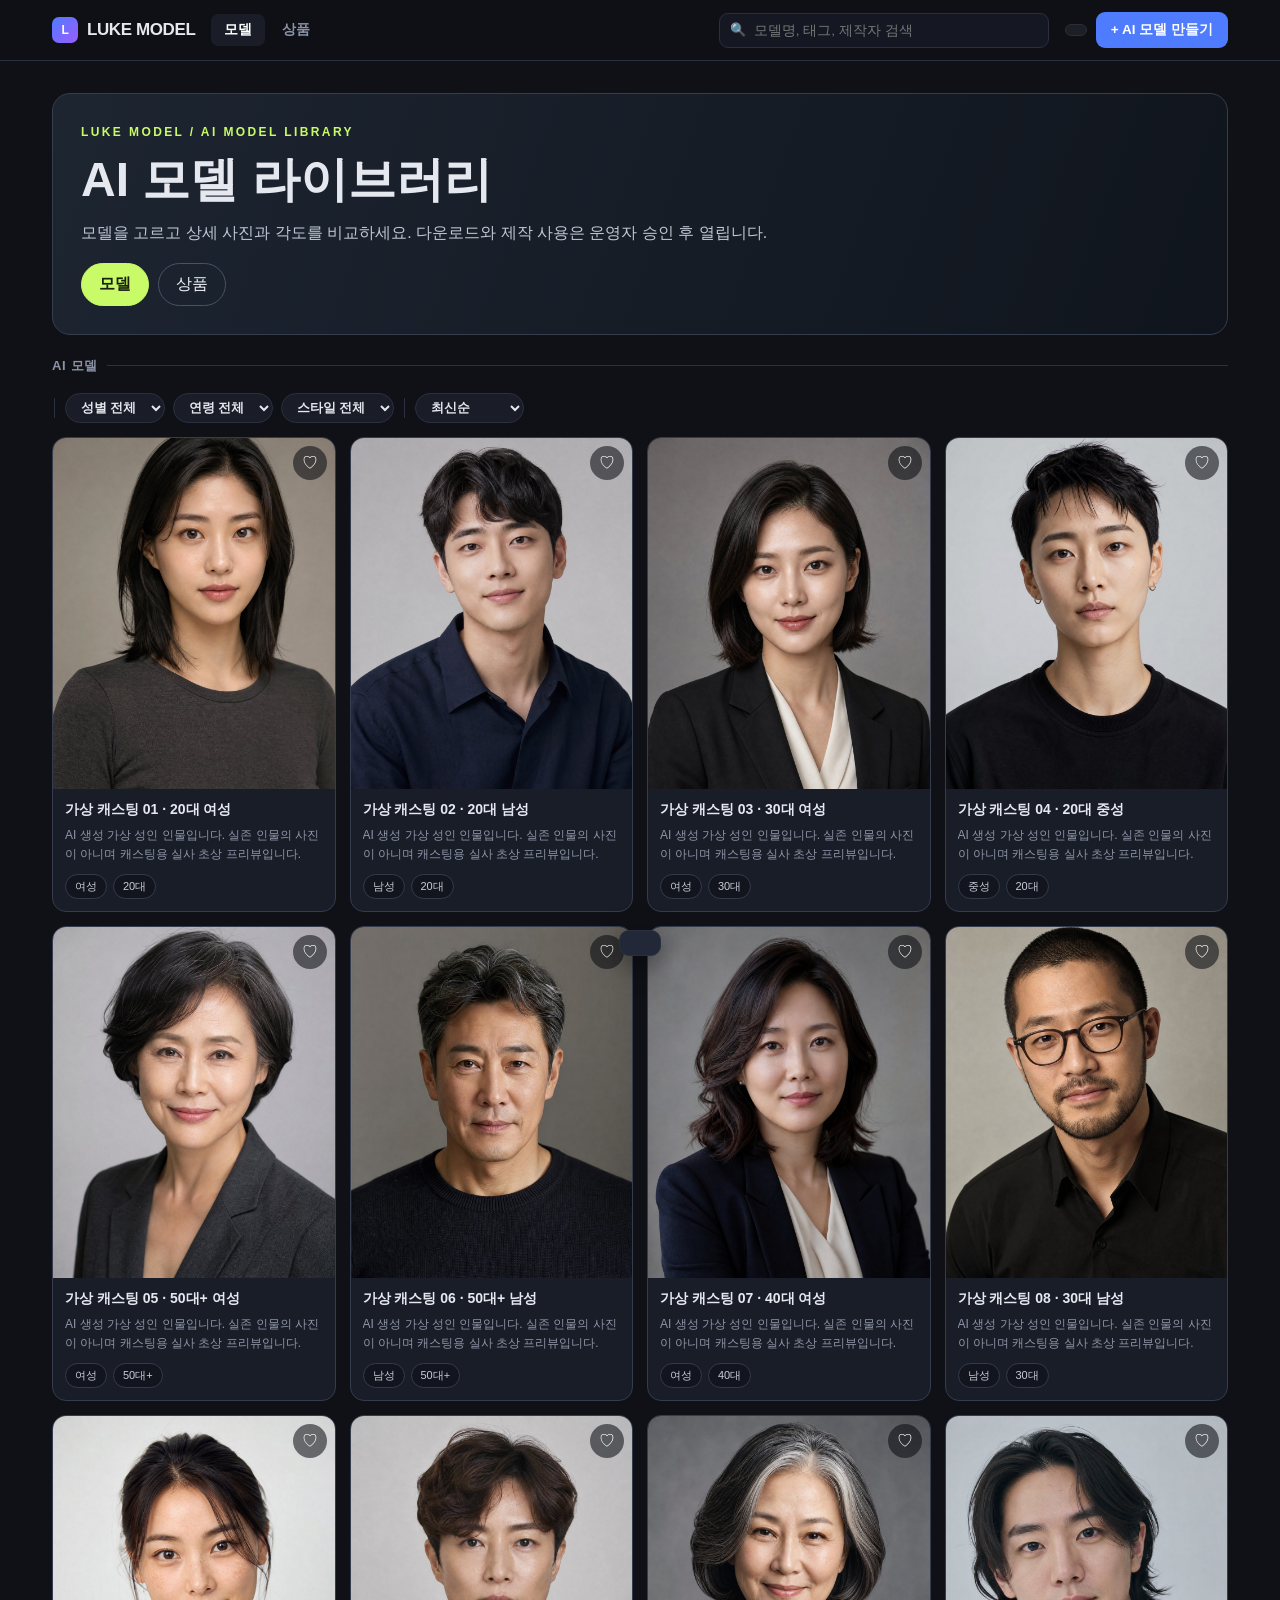
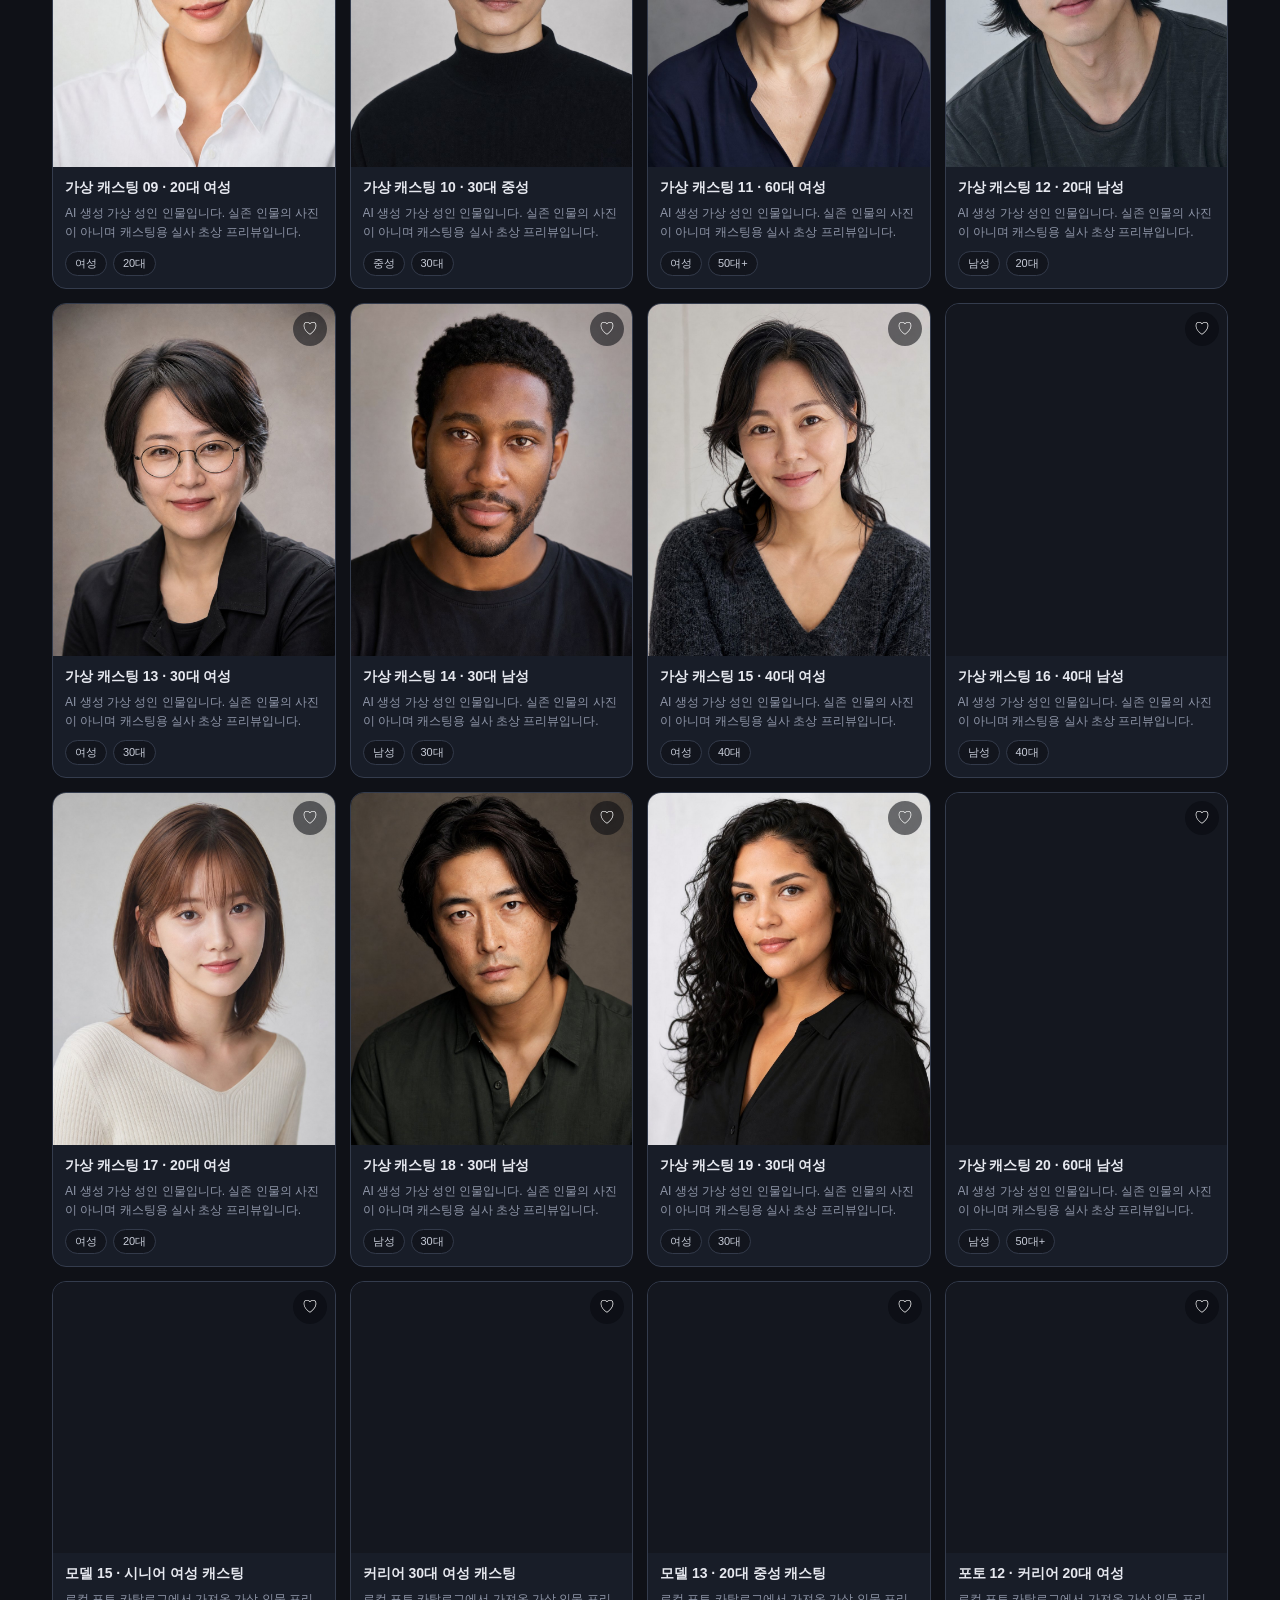
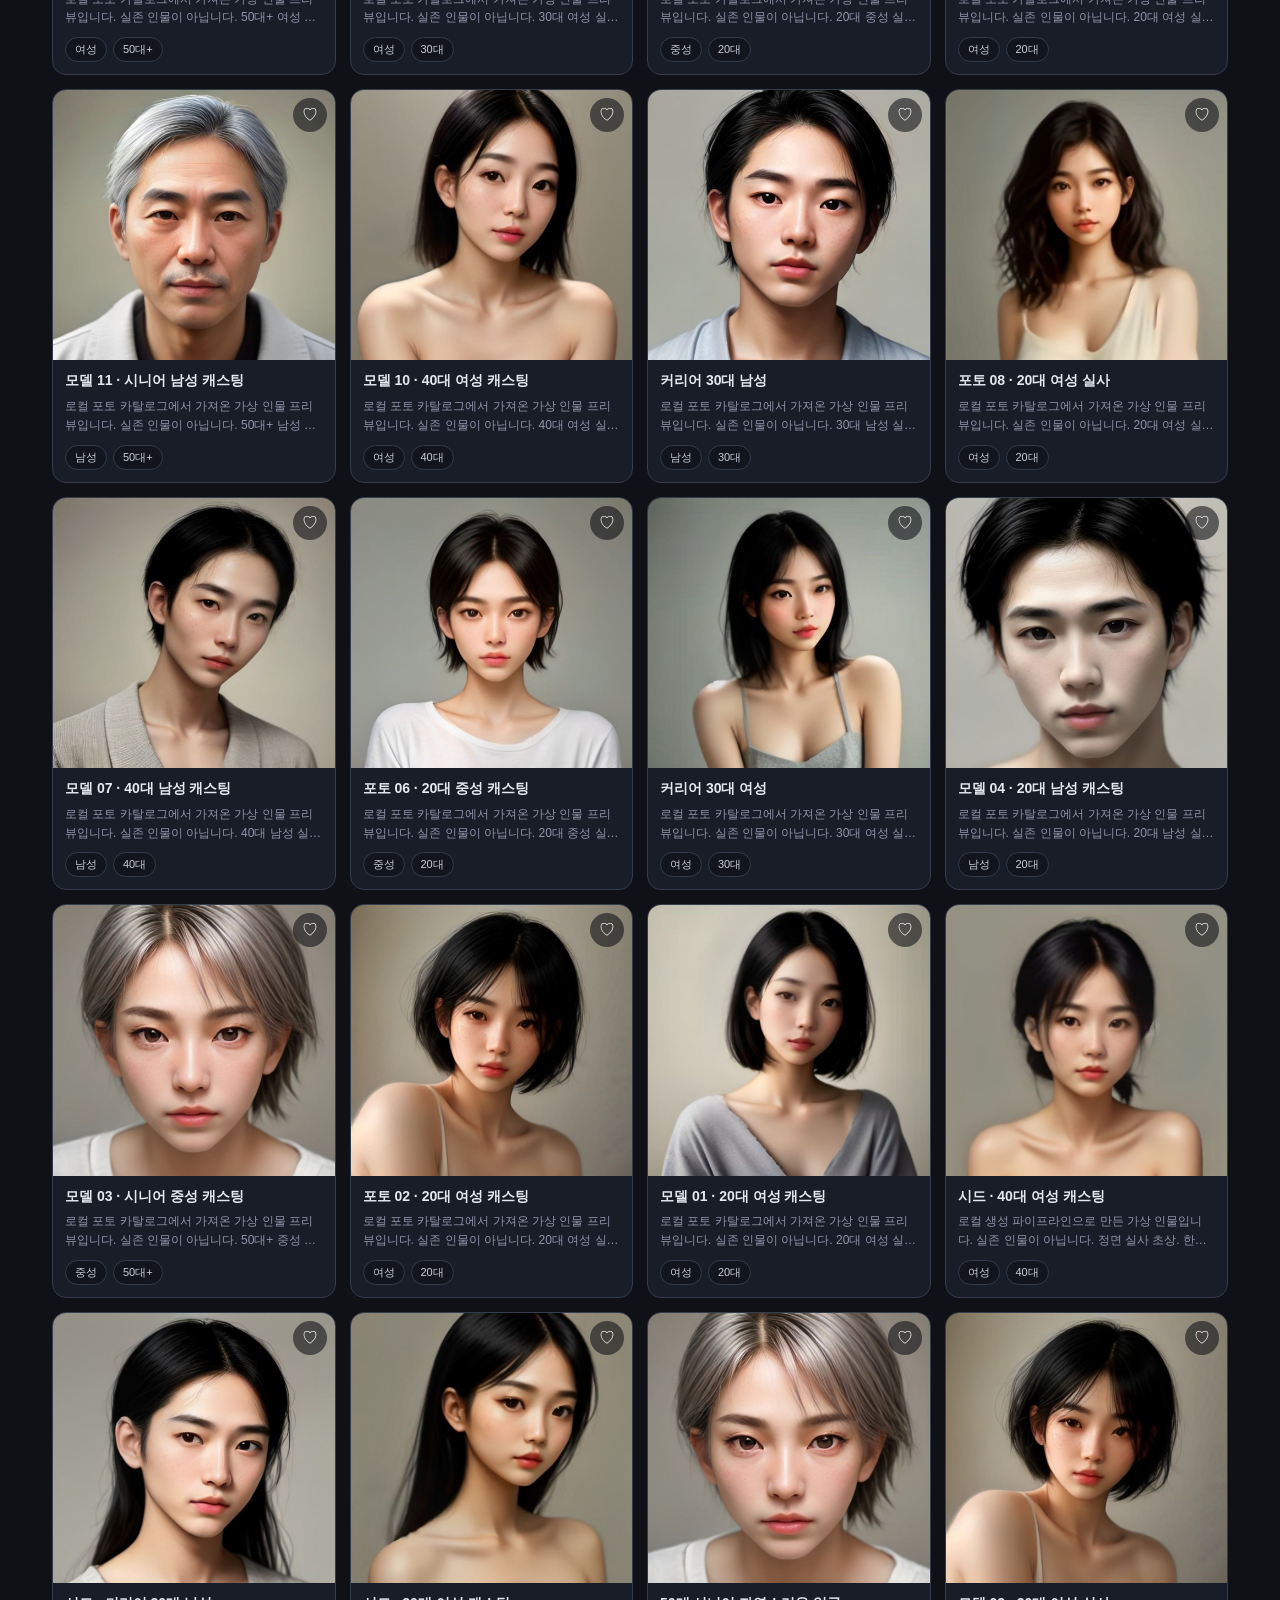
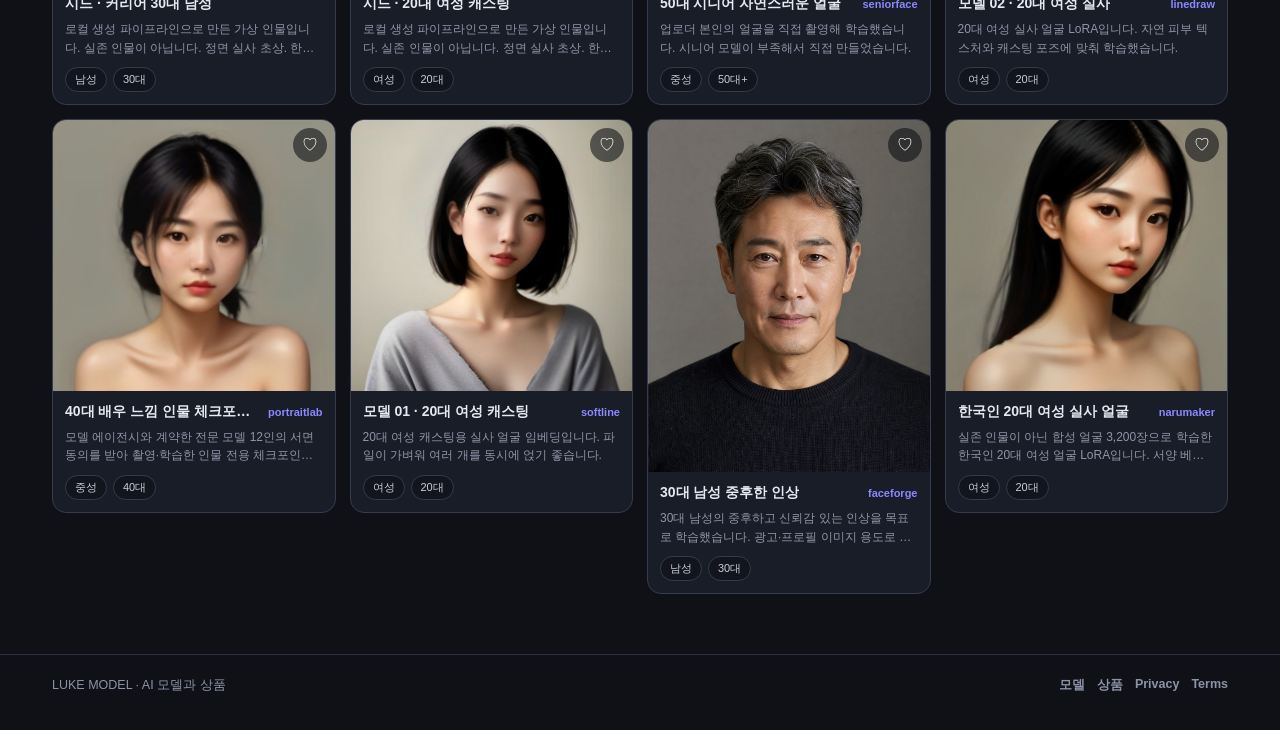
==== commit cf3c59d5: "Owner can delete models and gallery images on lukemodel.com - hidden_models table (public read, owne" ====
--- a/index.html
+++ b/index.html
@@ -77,7 +77,7 @@
 .cover{position:relative;background:#14171f}
 /* 얼굴 사진은 자르지 않음: 원본 비율 그대로 (불러오기 전에는 4:5 자리) */
 .cover-img{display:block;width:100%;height:auto;aspect-ratio:auto 4/5;object-fit:contain;background:#14171f}
-.lm-card-body{padding:12px 12px 14px}.lm-card-top{display:flex;align-items:baseline;justify-content:space-between;gap:8px}.lm-card-body .lm-card-top h3{min-height:0;margin:0;font-size:14px;-webkit-line-clamp:1}.lm-card-owner{flex:none;max-width:40%;overflow:hidden;text-overflow:ellipsis;white-space:nowrap;color:#8c88ff;font-size:11px;font-weight:700}.lm-card-desc{margin:7px 0 10px;color:#8f96a8;font-size:12px;line-height:1.55;display:-webkit-box;-webkit-line-clamp:2;-webkit-box-orient:vertical;overflow:hidden;min-height:37px}.lm-card-chips{display:flex;gap:6px;flex-wrap:wrap}.lm-card-chips span{padding:4px 9px;border:1px solid #333a4a;border-radius:999px;background:#12151d;color:#c8cdd9;font-size:11px}
+.lm-card-del{position:absolute;left:10px;top:10px;z-index:3;padding:6px 11px;border:0;border-radius:999px;background:#7a1a25;color:#ffe3e6;font-size:11.5px;font-weight:800;cursor:pointer}.lm-card-del:hover{background:#9b2230}.lm-del-btn{border:1px solid #7a1a25;border-radius:10px;padding:11px 15px;background:#5a1018;color:#ffd5da!important;font-weight:700;font-size:13px;cursor:pointer}.lm-model-detail .lm-detail-intro .lm-profile-summary .lm-profile-actions .lm-del-btn{background:#5a1018;color:#ffd5da}.lm-card-body{padding:12px 12px 14px}.lm-card-top{display:flex;align-items:baseline;justify-content:space-between;gap:8px}.lm-card-body .lm-card-top h3{min-height:0;margin:0;font-size:14px;-webkit-line-clamp:1}.lm-card-owner{flex:none;max-width:40%;overflow:hidden;text-overflow:ellipsis;white-space:nowrap;color:#8c88ff;font-size:11px;font-weight:700}.lm-card-desc{margin:7px 0 10px;color:#8f96a8;font-size:12px;line-height:1.55;display:-webkit-box;-webkit-line-clamp:2;-webkit-box-orient:vertical;overflow:hidden;min-height:37px}.lm-card-chips{display:flex;gap:6px;flex-wrap:wrap}.lm-card-chips span{padding:4px 9px;border:1px solid #333a4a;border-radius:999px;background:#12151d;color:#c8cdd9;font-size:11px}
 /* 태그는 사진 아래로 (얼굴·턱을 가리지 않게) */
 .cover .tags{padding:9px 12px 0;background:var(--panel)}
 .heart{position:absolute;top:8px;right:8px;width:34px;height:34px;border-radius:50%;background:rgba(8,10,16,.55);color:#fff;font-size:16px;z-index:2;line-height:1}
@@ -504,13 +504,13 @@
 </footer>
 
 <script src="/shared-config.js"></script>
-<script src="/lm-auth.js"></script>
+<script src="/lm-auth.js?v=20261009-admin"></script>
 <script src="/access-gate.js?v=20261009"></script>
 <script src="/hf-core.js"></script>
 <script src="/angle-auto.js?v=20261009-skip-studio"></script>
 <script src="/sheet-split.js"></script>
 <script src="/face-hf.js"></script>
-<script src="/casting.js?v=20260928-shortlist1"></script>
+<script src="/casting.js?v=20261009-hidden"></script>
 <script>
 'use strict';
 /* ===========================================================================
@@ -1025,6 +1025,29 @@
 let DB = load();
 if(DB&&Array.isArray(DB.models)) DB.models.forEach(ensureModelFields);
 function save(){ try{ localStorage.setItem(KEY, JSON.stringify(DB)); }catch(e){} }
+/* ── 운영자 모델 삭제: Supabase hidden_models (읽기 공개, 쓰기는 운영자 계정만 — DB 정책) ── */
+const SITE_ADMIN_EMAIL='luke7851@gmail.com';
+window.LUKE_HIDDEN=new Set();
+function modelKey(m){ return String((m&&m.photoKey)||(m&&m.photos&&m.photos[0])||('name:'+(m&&m.name||''))).slice(0,200); }
+function isHiddenModel(m){ return window.LUKE_HIDDEN.has(modelKey(m)); }
+window.isHiddenModel=isHiddenModel;
+function isSiteAdmin(){ const A=window.LukeAuth; const u=A&&A.user&&A.user(); return !!(u&&!(A.isAnon&&A.isAnon())&&String(u.email||'').toLowerCase()===SITE_ADMIN_EMAIL); }
+async function loadHiddenModels(){
+  try{ const C=window.LUKE_SHARED||{}; if(!C.url) return; const r=await fetch(C.url+'/rest/v1/hidden_models?select=key',{headers:{apikey:C.anonKey}}); if(!r.ok) return;
+    const rows=await r.json(); window.LUKE_HIDDEN=new Set((rows||[]).map(x=>String(x.key))); if(typeof render==='function'&&(view==='browse'||view==='detail'||view==='mine')) render(); }catch(e){}
+}
+async function hideModel(m){
+  if(!isSiteAdmin()){ toast('운영자 계정(luke7851@gmail.com)으로 로그인해야 삭제할 수 있어요','err'); if(window.LukeAuth&&LukeAuth.openAccount) LukeAuth.openAccount(); return; }
+  if(!confirm('「'+m.name+'」 모델을 lukemodel.com에서 삭제할까요?\n모든 방문자에게서 사라집니다.')) return;
+  try{
+    const A=window.LukeAuth, C=window.LUKE_SHARED; if(A.ensure) await A.ensure(); const key=modelKey(m);
+    const r=await fetch(C.url+'/rest/v1/hidden_models',{method:'POST',headers:A.headers({'Content-Type':'application/json',Prefer:'return=minimal'}),body:JSON.stringify({key})});
+    if(!r.ok&&r.status!==409){ let t=''; try{t=(await r.json()).message||'';}catch(e){} throw new Error('('+r.status+') '+t); }
+    window.LUKE_HIDDEN.add(key);
+    if(!m.auto&&!m.photoKey){ const i=DB.models.indexOf(m); if(i>=0){ DB.models.splice(i,1); save(); } }
+    toast('모델을 삭제했습니다','ok'); go('browse');
+  }catch(e){ toast('삭제하지 못했습니다 '+(e&&e.message||''),'err'); }
+}
 
 /* IndexedDB — uploaded weight blobs */
 const IDB_NAME='facenaru.files.v1', IDB_STORE='files';
@@ -1764,6 +1787,7 @@
   const b=document.createElement('div'); b.textContent=t2; e.appendChild(a); e.appendChild(b); return e; }
 
 function gridOf(list){
+  list=list.filter(m=>!isHiddenModel(m));
   const g=document.createElement('div'); g.className='grid';
   list.forEach(m=>{
     const c=document.createElement('div'); c.className='card'; c.dataset.id=String(m.id); c.onclick=()=>go('detail',m.id);
@@ -1783,6 +1807,7 @@
     ht.title=isFav(m.id)?'관심얼굴 해제':'관심얼굴 등록';
     ht.onclick=e=>{ e.stopPropagation(); toggleFav(m.id); };
     cv.appendChild(ht);
+    if(isSiteAdmin()){ const del=document.createElement('button'); del.type='button'; del.className='lm-card-del'; del.textContent='삭제'; del.title='이 모델을 사이트에서 삭제'; del.onclick=e=>{ e.stopPropagation(); hideModel(m); }; cv.appendChild(del); }
     cv.appendChild(tg); c.appendChild(cv);
     tg.style.display='none';
     const b=document.createElement('div'); b.className='cbody lm-card-body';
@@ -1803,7 +1828,7 @@
 
 /* ── 상세 ───────────────────────────────────────────────────────────── */
 function renderDetail(app){
-  const m=DB.models.find(x=>x.id===curId); if(!m){ go('browse'); return; }
+  const m=DB.models.find(x=>x.id===curId); if(!m||isHiddenModel(m)){ go('browse'); return; }
   const back=document.createElement('button'); back.className='back'; const fromCast=!!window._lmFromCasting; back.textContent=fromCast?'\u2190 모델 캐스팅으로':'\u2190 모델 탐색으로'; back.onclick=()=>go(fromCast?'casting':'browse'); app.appendChild(back);
 
   const wrap=document.createElement('div'); wrap.className='detail lm-model-detail';
@@ -1954,6 +1979,7 @@
   profileOpen.onclick=()=>showPhoto({id:String(m.id),name:m.name,url:String(faceSrc(m,0,900,900))},false);
   hero.tabIndex=0;hero.setAttribute('role','button');hero.setAttribute('aria-label','프로필 원본 크게 보기');hero.onclick=()=>profileOpen.click();hero.onkeydown=e=>{if(e.key==='Enter'||e.key===' '){e.preventDefault();profileOpen.click();}};
   profileActions.append(profileUse,profileOpen);
+  if(isSiteAdmin()){ const profileDelete=document.createElement('button');profileDelete.type='button';profileDelete.className='lm-del-btn';profileDelete.textContent='모델 삭제';profileDelete.onclick=()=>hideModel(m);profileActions.appendChild(profileDelete); }
   profile.append(profileName,profileMeta,profileDesc,useRow,profileActions);
   const intro=document.createElement('section');intro.className='lm-detail-intro';intro.append(hero,profile);wrap.prepend(intro);
   const vb=document.createElement('div'); vb.className='vbody';
@@ -3935,6 +3961,8 @@
 $('q').addEventListener('input', e=>{ filt.q=e.target.value; if(view!=='browse') view='browse'; render(); });
 
 render();
+loadHiddenModels();
+if(window.LukeAuth&&LukeAuth.onChange) LukeAuth.onChange(()=>{ if(view==='browse'||view==='detail') render(); });
 window.LukeAccess?.check?.().then(()=>render());
 window.LukeAuth?.onChange?.(()=>render());
 </script>
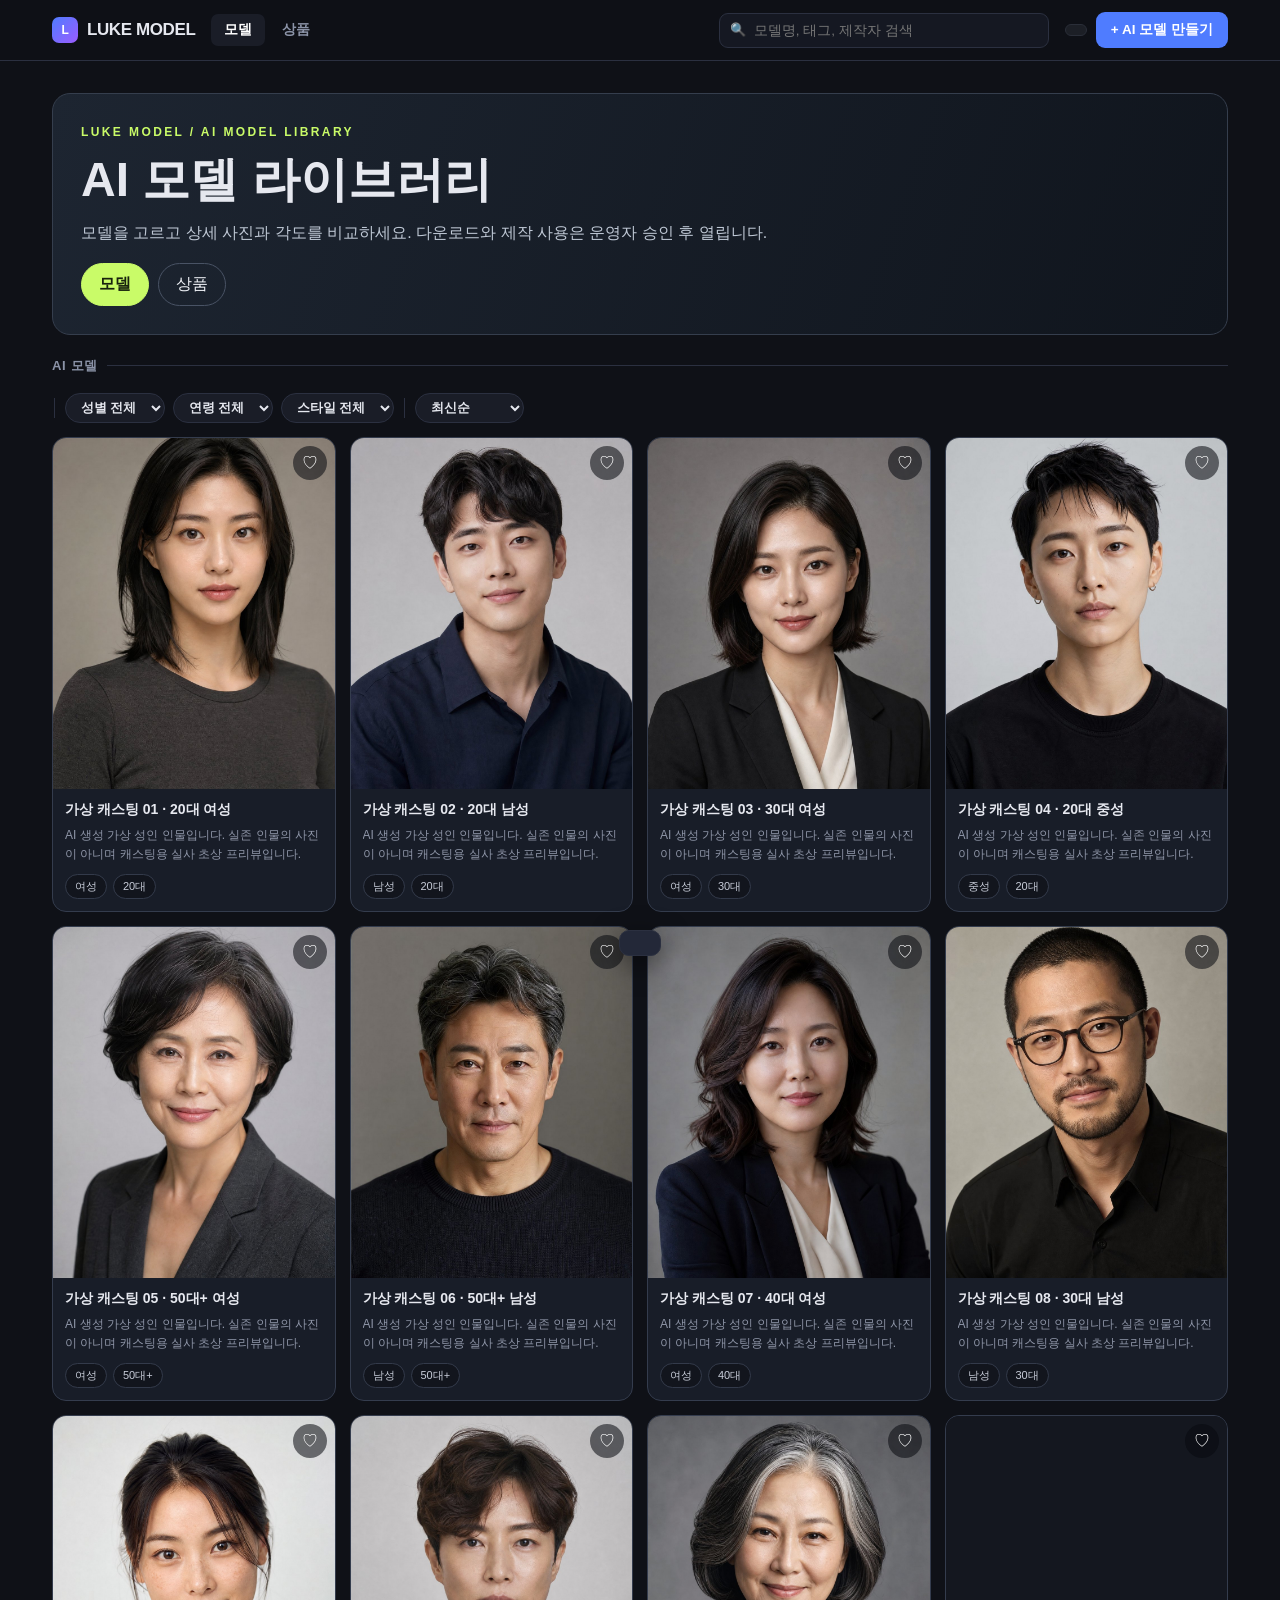
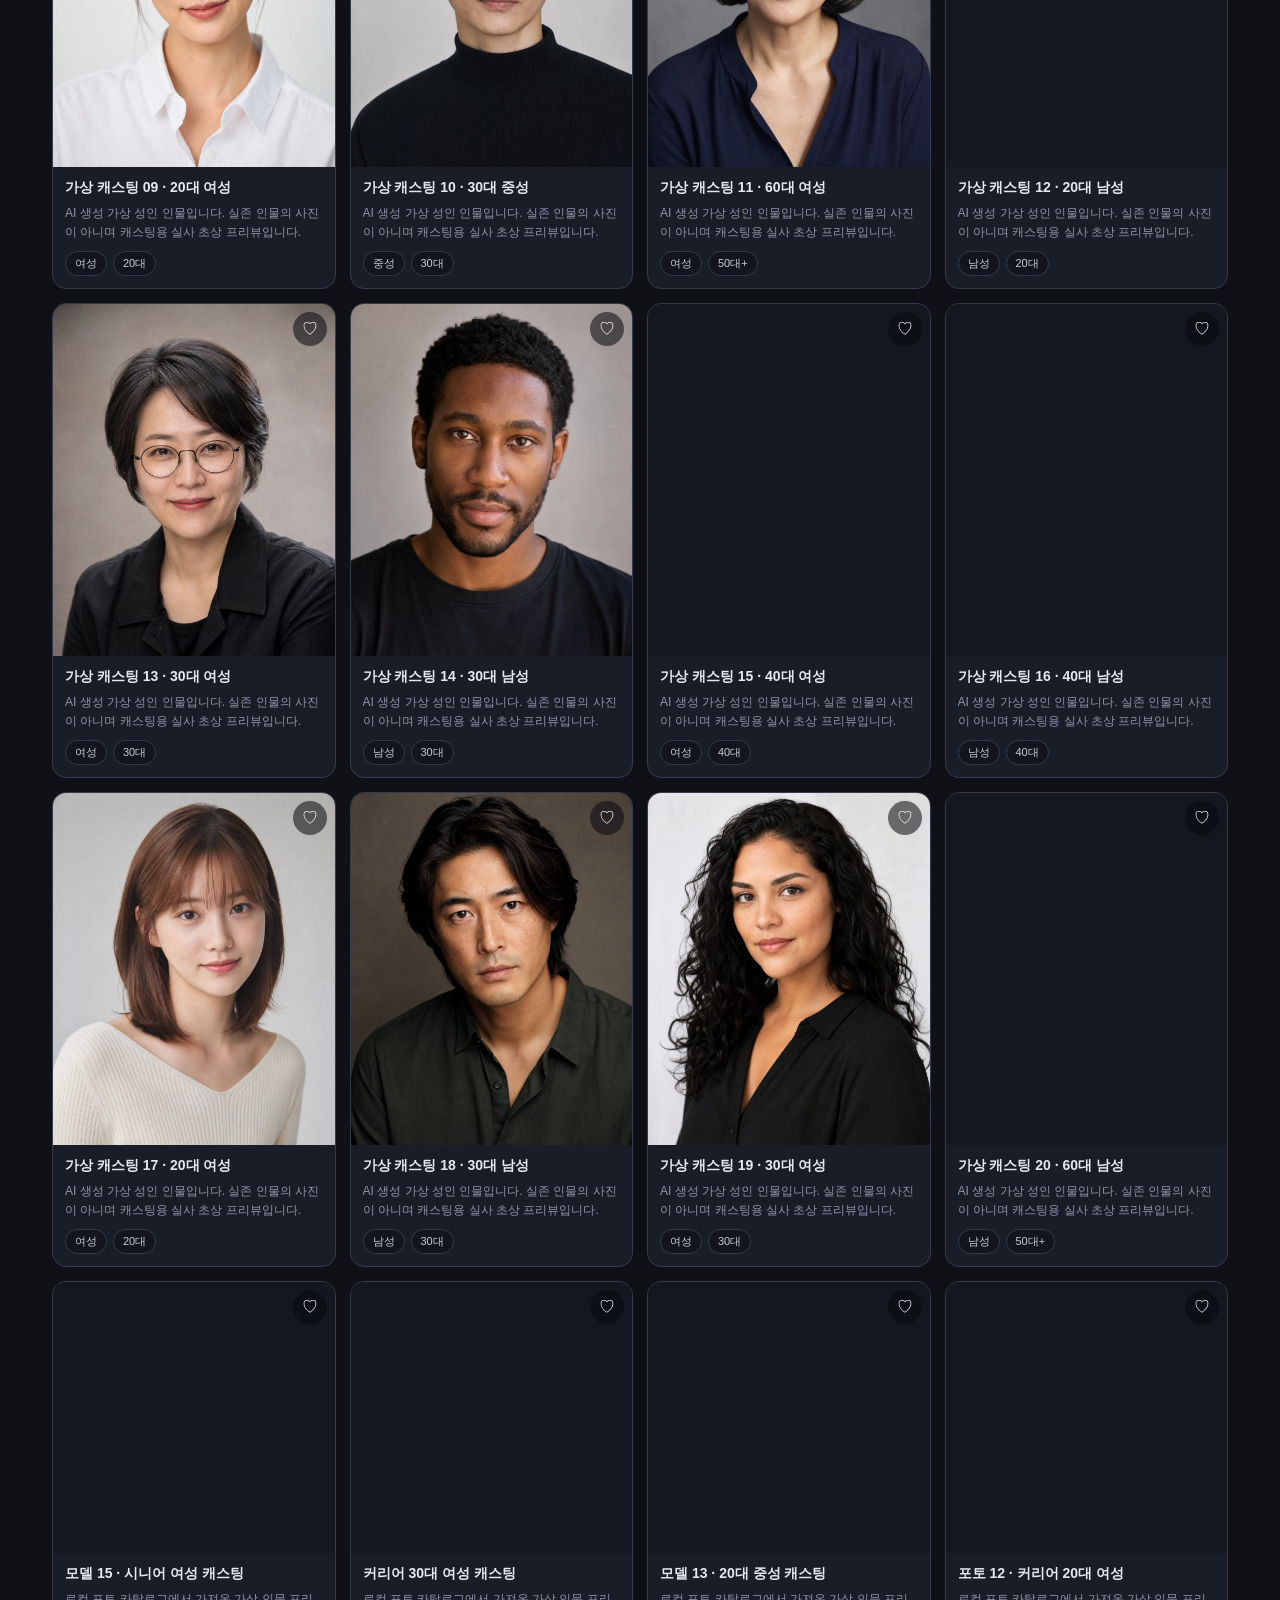
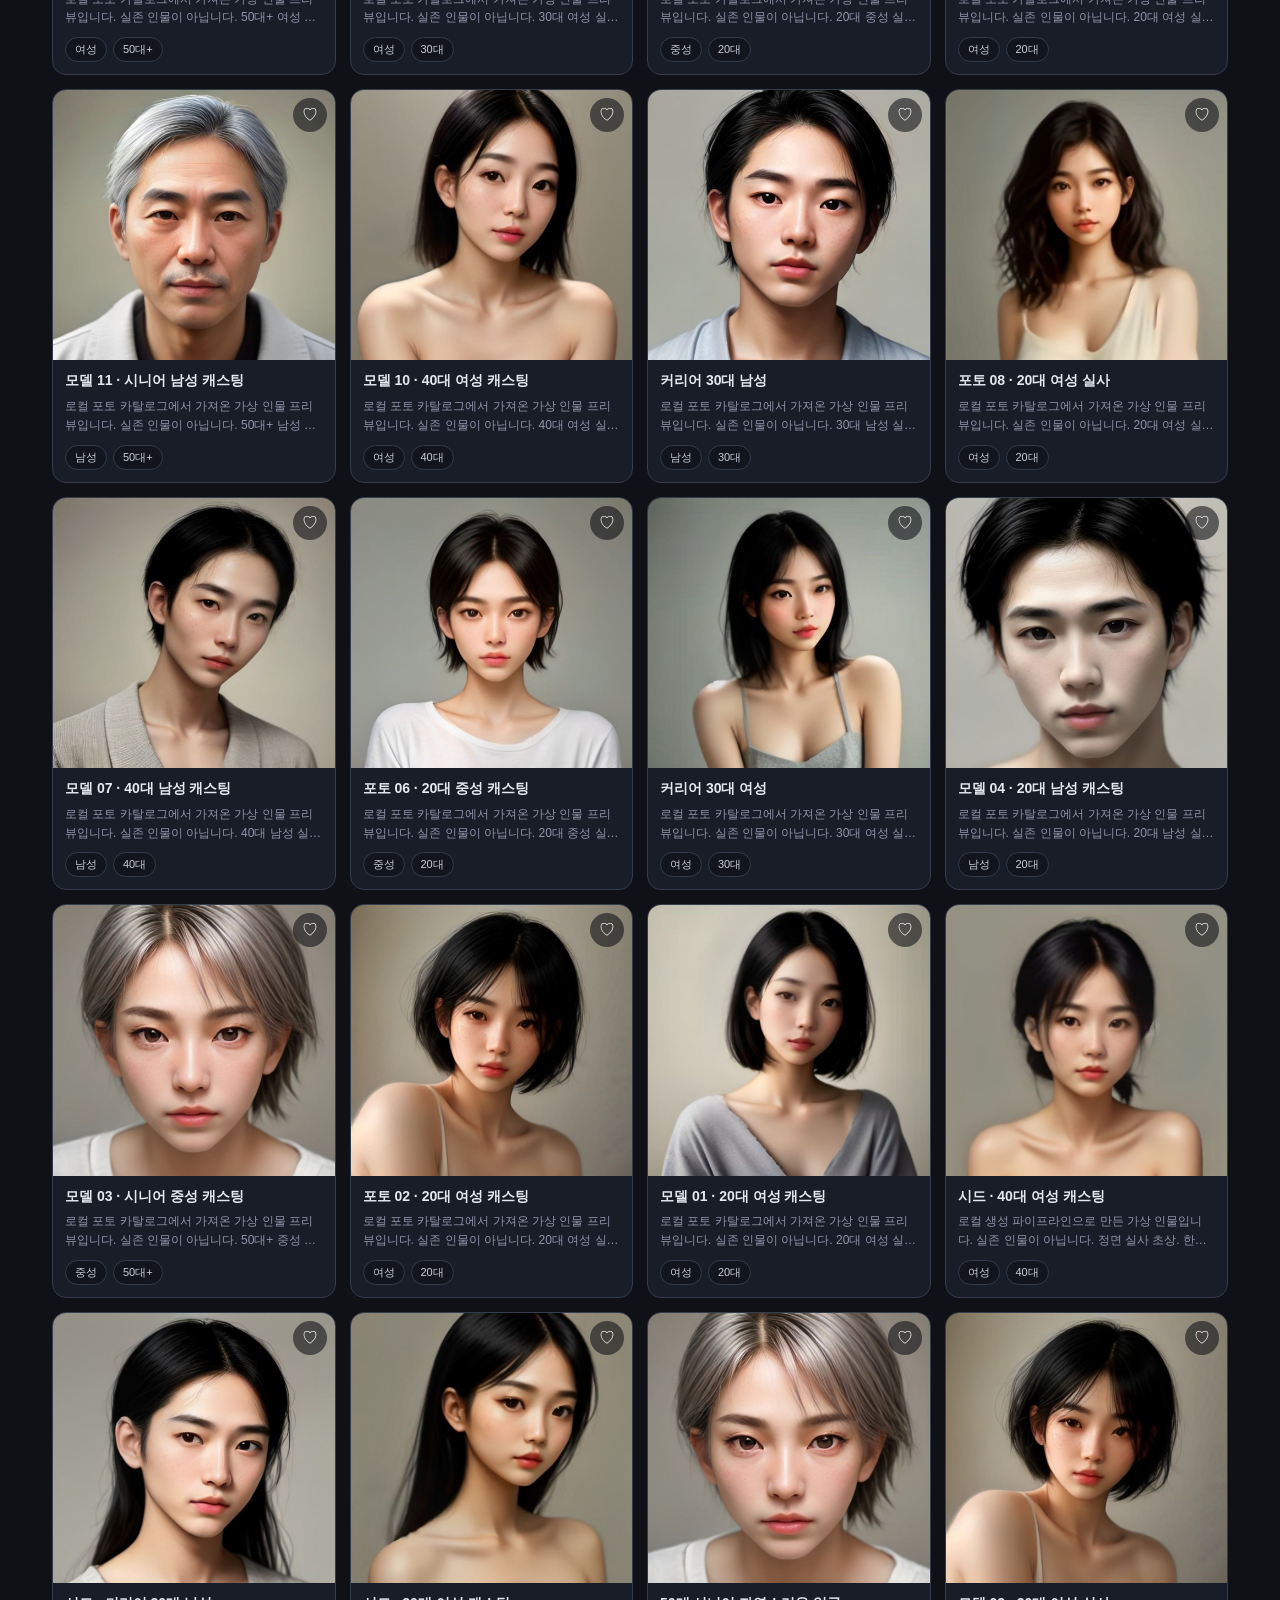
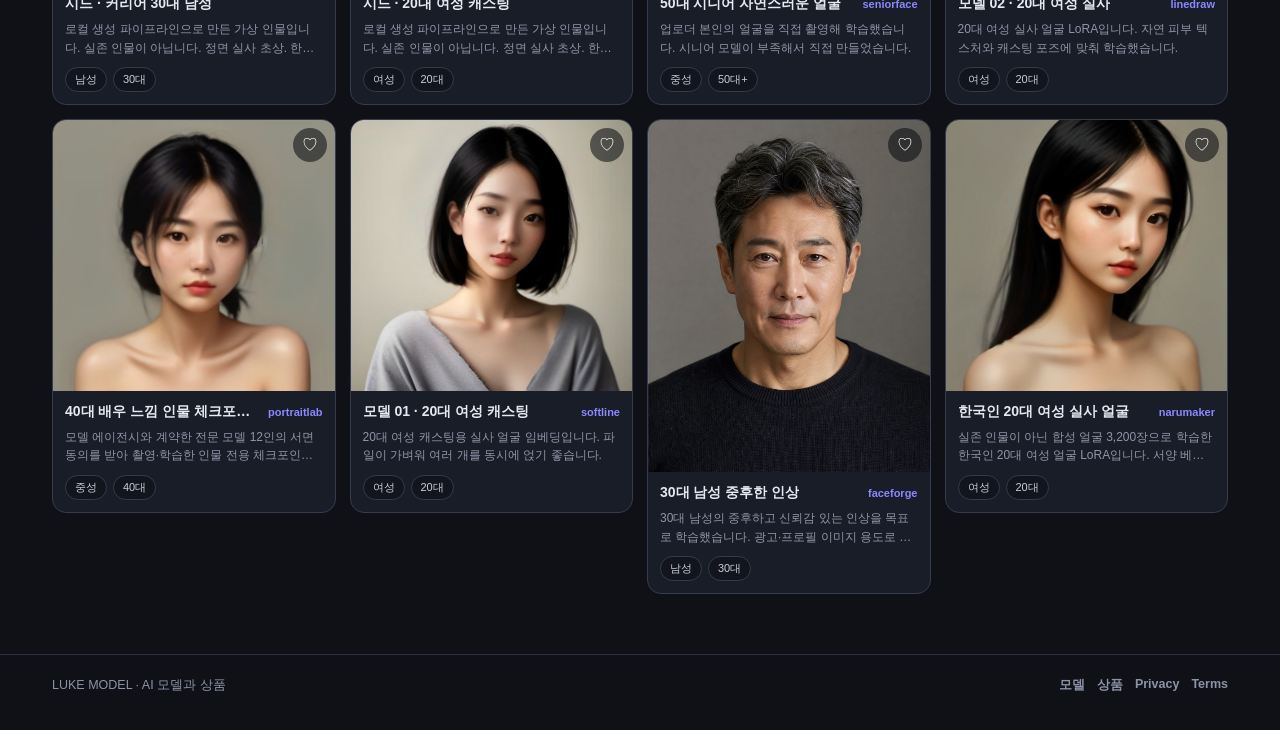
==== commit 98a0d590: "모델 상세 3탭(턴어라운드·패션 화보·영상), 영상 5단계 마법사, 4K 업스케일, 내 작업 받기(zip), 알림함 생성은 gunbaly.com 대기열 → 운영자 PC 작업기(Hi" ====
--- a/index.html
+++ b/index.html
@@ -1023,6 +1023,7 @@
 }
 
 let DB = load();
+window.LukeModels=()=>DB.models; /* lm-studio.js(내 작업 받기)가 모델 이름을 찾을 때 사용 */
 if(DB&&Array.isArray(DB.models)) DB.models.forEach(ensureModelFields);
 function save(){ try{ localStorage.setItem(KEY, JSON.stringify(DB)); }catch(e){} }
 /* ── 운영자 모델 삭제: Supabase hidden_models (읽기 공개, 쓰기는 운영자 계정만 — DB 정책) ── */
@@ -1464,6 +1465,7 @@
   if(window.LukeAuth?.chip)au.appendChild(LukeAuth.chip());
   const make=document.createElement('button'); make.className='btn'; make.textContent='+ AI 모델 만들기'; make.onclick=()=>{location.hash='model-studio';window.LukeModelStudio?.open?.();}; au.appendChild(make);
   if(window.LukeAccess?.owner){const manage=document.createElement('a');manage.className='btn ghost sm';manage.href='/admin/access/';manage.textContent='회원 승인 관리';au.appendChild(manage);}
+  window.LukeStudioX?.headerButtons?.(au);
 
   const app=$('app'); app.textContent='';
   if(view==='browse') renderBrowse(app);
@@ -1864,7 +1866,7 @@
     const down=document.createElement('button');down.className='lm-modal-btn';down.textContent='다운로드';down.onclick=async()=>{if(window.LukeAccess&&!await LukeAccess.require())return;const link=document.createElement('a');link.href=item.url;link.download='luke-model-'+item.id+'.png';document.body.append(link);link.click();link.remove();};
     const openTab=document.createElement('button');openTab.className='lm-modal-btn';openTab.textContent='원본 새 탭에서 열기';openTab.onclick=async()=>{try{const blob=await (await fetch(item.url)).blob();const url=URL.createObjectURL(blob);window.open(url,'_blank','noopener');setTimeout(()=>URL.revokeObjectURL(url),60000);}catch{window.open(item.url,'_blank','noopener');}};
     if(removable){const remove=document.createElement('button');remove.className='lm-modal-del';remove.textContent='삭제';remove.onclick=async()=>{if(!confirm('이 생성 사진을 이 브라우저의 프로젝트에서 삭제할까요?'))return;try{if(await window.LukeModelStudio.deleteResultForModel(m.id,item.id)){overlay.remove();showModelResults();}}catch(error){toast('삭제하지 못했습니다: '+error.message,'err');}};actions.append(remove);}
-    actions.append(down,openTab,close);inner.append(image,actions);overlay.append(inner);overlay.onclick=event=>{if(event.target===overlay)overlay.remove();};overlay.onkeydown=event=>{if(event.key==='Escape')overlay.remove();};document.body.append(overlay);close.focus();
+    actions.append(down,openTab,close);window.LukeStudioX?.viewerActions?.(actions,item,{modelId:m.id,name:m.name,close:()=>overlay.remove()});inner.append(image,actions);overlay.append(inner);overlay.onclick=event=>{if(event.target===overlay)overlay.remove();};overlay.onkeydown=event=>{if(event.key==='Escape')overlay.remove();};document.body.append(overlay);close.focus();
   };
   const showModelResults=async()=>{
     const results=await window.LukeModelStudio?.resultsForModel?.(m.id)||[];
@@ -1889,6 +1891,7 @@
     modelResults.append(section);
   };
   showModelResults();
+  window.LukeStudioX?.mountDetail?.({left,turn,modelResults,model:{id:m.id,name:m.name,photo:photoUrl}});
 
   /* 얼굴 속성 */
   const s2=document.createElement('div'); s2.className='sec';
@@ -3967,5 +3970,6 @@
 window.LukeAuth?.onChange?.(()=>render());
 </script>
 <script src="/model-studio.js?v=20261009-hf-studio"></script>
+<script src="/lm-studio.js?v=20261021-1"></script>
 </body>
 </html>
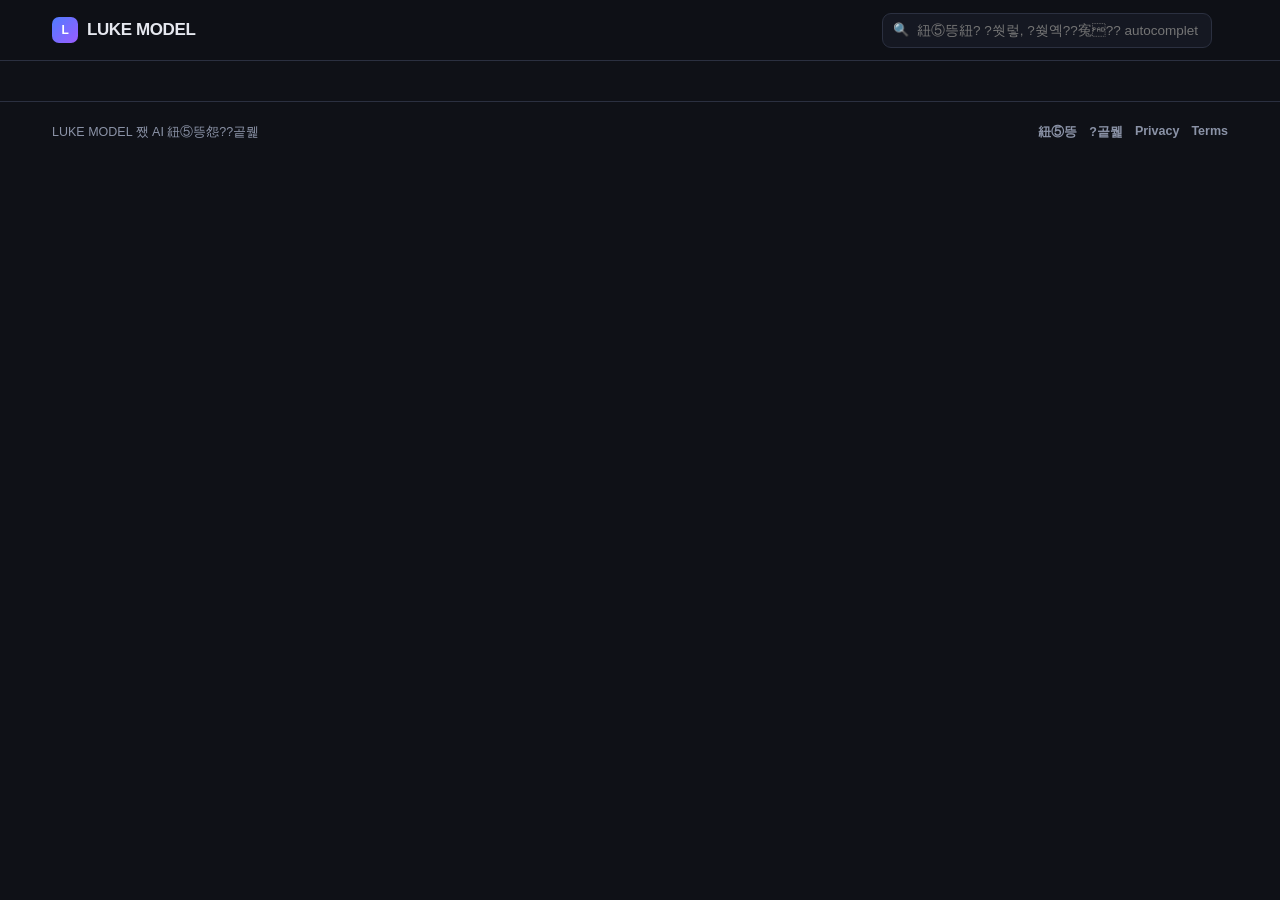
==== commit 9f455fdb: "헤더 알림·내 작업 받기 버튼을 로그인 확인 후 다시 표시 Co-Authored-By: Claude Opus 5.5 <noreply@anthropic.com>" ====
--- a/index.html
+++ b/index.html
@@ -1,12 +1,12 @@
-<!doctype html>
+﻿<!doctype html>
 <html lang="ko">
 <head>
 <meta charset="utf-8">
 <meta name="viewport" content="width=device-width, initial-scale=1">
 <meta http-equiv="Content-Security-Policy"
       content="default-src 'none'; img-src data: blob: https: http:; style-src 'self' 'unsafe-inline'; script-src 'self' 'unsafe-inline' https://cdn.jsdelivr.net https://accounts.google.com https://apis.google.com https://t1.kakaocdn.net https://developers.kakao.com https://static.nid.naver.com; connect-src 'self' blob: https://accounts.google.com https://oauth2.googleapis.com https://www.googleapis.com https://kauth.kakao.com https://kapi.kakao.com https://nid.naver.com https://openapi.naver.com https://image.pollinations.ai https://pollinations.ai https://fal.run https://queue.fal.run https://api.fal.ai https://api.replicate.com https://*.replicate.com https://api.openai.com https://platform.higgsfield.ai https://api.higgsfield.ai https://*.higgsfield.ai https://generativelanguage.googleapis.com https://abacus.jasoncameron.dev https://*.supabase.co https:; media-src data: blob: https: http:; frame-src https://accounts.google.com https://kauth.kakao.com https://nid.naver.com; form-action https://accounts.google.com https://kauth.kakao.com https://nid.naver.com; base-uri 'none'">
-<title>LUKE MODEL — AI 모델 · 상품</title>
-<meta name="description" content="LUKE MODEL — AI 모델을 탐색하고 상품과 함께 이미지를 제작하세요. 모델과 상품의 다운로드·제작 사용은 회원 가입 후 운영자 승인이 필요합니다.">
+<title>LUKE MODEL ??AI 紐⑤뜽 쨌 ?곹뭹</title>
+<meta name="description" content="LUKE MODEL ??AI 紐⑤뜽???먯깋?섍퀬 ?곹뭹怨??④퍡 ?대?吏瑜??쒖옉?섏꽭?? 紐⑤뜽怨??곹뭹???ㅼ슫濡쒕뱶쨌?쒖옉 ?ъ슜? ?뚯썝 媛?????댁쁺???뱀씤???꾩슂?⑸땲??">
 <link rel="canonical" href="https://lukemodel.com/">
 <meta name="robots" content="index,follow">
 <meta property="og:type" content="website">
@@ -14,18 +14,18 @@
 <meta property="og:locale" content="ko_KR">
 <meta property="og:locale:alternate" content="en_US">
 <meta property="og:url" content="https://lukemodel.com/">
-<meta property="og:title" content="LUKE MODEL — AI 모델 · 상품">
-<meta property="og:description" content="AI 모델과 상품을 둘러보고, 운영자 승인 후 다운로드와 제작에 사용하세요.">
+<meta property="og:title" content="LUKE MODEL ??AI 紐⑤뜽 쨌 ?곹뭹">
+<meta property="og:description" content="AI 紐⑤뜽怨??곹뭹???섎윭蹂닿퀬, ?댁쁺???뱀씤 ???ㅼ슫濡쒕뱶? ?쒖옉???ъ슜?섏꽭??">
 <meta property="og:image" content="https://lukemodel.com/og.png">
 <meta property="og:image:width" content="1200">
 <meta property="og:image:height" content="630">
 <meta name="twitter:card" content="summary_large_image">
-<meta name="twitter:title" content="LUKE MODEL — AI 모델 · 상품">
-<meta name="twitter:description" content="AI 모델과 상품을 둘러보고, 운영자 승인 후 다운로드와 제작에 사용하세요.">
+<meta name="twitter:title" content="LUKE MODEL ??AI 紐⑤뜽 쨌 ?곹뭹">
+<meta name="twitter:description" content="AI 紐⑤뜽怨??곹뭹???섎윭蹂닿퀬, ?댁쁺???뱀씤 ???ㅼ슫濡쒕뱶? ?쒖옉???ъ슜?섏꽭??">
 <meta name="twitter:image" content="https://lukemodel.com/og.png">
 <link rel="icon" href="/logo-512.png" type="image/png">
 <script type="application/ld+json">
-{"@context":"https://schema.org","@type":"WebApplication","name":"LUKE MODEL","url":"https://lukemodel.com/","description":"AI 모델과 상품을 둘러보고 운영자 승인 후 다운로드와 제작에 사용합니다.","applicationCategory":"MultimediaApplication","operatingSystem":"Web Browser","inLanguage":"ko"}
+{"@context":"https://schema.org","@type":"WebApplication","name":"LUKE MODEL","url":"https://lukemodel.com/","description":"AI 紐⑤뜽怨??곹뭹???섎윭蹂닿퀬 ?댁쁺???뱀씤 ???ㅼ슫濡쒕뱶? ?쒖옉???ъ슜?⑸땲??","applicationCategory":"MultimediaApplication","operatingSystem":"Web Browser","inLanguage":"ko"}
 </script>
 <style>
 *{box-sizing:border-box;margin:0;padding:0}
@@ -75,10 +75,10 @@
 .grid{grid-template-columns:repeat(4,minmax(0,1fr));gap:14px}.card{border-radius:14px;background:#181d28;border-color:#343c4d}.card:hover{border-color:#c9fb68;box-shadow:0 14px 34px #0005}@media(max-width:940px){.grid{grid-template-columns:repeat(3,minmax(0,1fr))}}@media(max-width:650px){.grid{grid-template-columns:repeat(2,minmax(0,1fr));gap:9px}}
 .lm-library-head{margin:32px 0 18px;padding:28px;border:1px solid #353e4d;border-radius:18px;background:linear-gradient(110deg,#1d2531,#10151d)}.lm-library-head>span{color:#c9fb68;font-size:12px;letter-spacing:.2em;font-weight:800}.lm-library-head h2{font-size:clamp(28px,4vw,48px);margin:8px 0}.lm-library-head p{color:#bfc8d5;line-height:1.6}.lm-library-tabs{display:flex;gap:9px;flex-wrap:wrap;margin-top:17px}.lm-library-tabs a{display:inline-block;padding:10px 17px;border:1px solid #495365;border-radius:999px;color:#edf0f5;text-decoration:none}.lm-library-tabs a.on,.lm-library-tabs a:hover{background:#c9fb68;border-color:#c9fb68;color:#18220e;font-weight:800}#models{scroll-margin-top:90px}@media(max-width:650px){.lm-library-head{padding:18px;margin-top:24px}}
 .cover{position:relative;background:#14171f}
-/* 얼굴 사진은 자르지 않음: 원본 비율 그대로 (불러오기 전에는 4:5 자리) */
+/* ?쇨뎬 ?ъ쭊? ?먮Ⅴ吏 ?딆쓬: ?먮낯 鍮꾩쑉 洹몃?濡?(遺덈윭?ㅺ린 ?꾩뿉??4:5 ?먮━) */
 .cover-img{display:block;width:100%;height:auto;aspect-ratio:auto 4/5;object-fit:contain;background:#14171f}
 .lm-card-del{position:absolute;left:10px;top:10px;z-index:3;padding:6px 11px;border:0;border-radius:999px;background:#7a1a25;color:#ffe3e6;font-size:11.5px;font-weight:800;cursor:pointer}.lm-card-del:hover{background:#9b2230}.lm-del-btn{border:1px solid #7a1a25;border-radius:10px;padding:11px 15px;background:#5a1018;color:#ffd5da!important;font-weight:700;font-size:13px;cursor:pointer}.lm-model-detail .lm-detail-intro .lm-profile-summary .lm-profile-actions .lm-del-btn{background:#5a1018;color:#ffd5da}.lm-card-body{padding:12px 12px 14px}.lm-card-top{display:flex;align-items:baseline;justify-content:space-between;gap:8px}.lm-card-body .lm-card-top h3{min-height:0;margin:0;font-size:14px;-webkit-line-clamp:1}.lm-card-owner{flex:none;max-width:40%;overflow:hidden;text-overflow:ellipsis;white-space:nowrap;color:#8c88ff;font-size:11px;font-weight:700}.lm-card-desc{margin:7px 0 10px;color:#8f96a8;font-size:12px;line-height:1.55;display:-webkit-box;-webkit-line-clamp:2;-webkit-box-orient:vertical;overflow:hidden;min-height:37px}.lm-card-chips{display:flex;gap:6px;flex-wrap:wrap}.lm-card-chips span{padding:4px 9px;border:1px solid #333a4a;border-radius:999px;background:#12151d;color:#c8cdd9;font-size:11px}
-/* 태그는 사진 아래로 (얼굴·턱을 가리지 않게) */
+/* ?쒓렇???ъ쭊 ?꾨옒濡?(?쇨뎬쨌?깆쓣 媛由ъ? ?딄쾶) */
 .cover .tags{padding:9px 12px 0;background:var(--panel)}
 .heart{position:absolute;top:8px;right:8px;width:34px;height:34px;border-radius:50%;background:rgba(8,10,16,.55);color:#fff;font-size:16px;z-index:2;line-height:1}
 .heart.on{color:#ff7a9a}
@@ -105,7 +105,7 @@
 
 .detail{padding:20px 0 60px;display:grid;grid-template-columns:1fr 346px;gap:26px;align-items:start}
 .hero{border-radius:12px;background:#14171f;margin-bottom:10px;overflow:hidden;position:relative}
-/* 대표 얼굴: 전체가 보이게 (세로로 긴 화면은 높이 제한 + 여백) */
+/* ????쇨뎬: ?꾩껜媛 蹂댁씠寃?(?몃줈濡?湲??붾㈃? ?믪씠 ?쒗븳 + ?щ갚) */
 .hero img{display:block;width:100%;height:auto;aspect-ratio:auto 4/5;max-height:min(78vh,760px);object-fit:contain;background:#14171f}
 .lm-angle-grid{display:grid;grid-template-columns:minmax(120px,1fr) minmax(180px,2fr);gap:12px}.lm-angle-card,.lm-angle-prompt{margin:0;border:1px solid var(--line);border-radius:11px;overflow:hidden;background:#171c27}.lm-angle-card img{display:block;width:100%;aspect-ratio:3/4;object-fit:cover}.lm-angle-card figcaption{padding:10px 12px;color:var(--dim);font-size:12px}.lm-angle-prompt{display:flex;flex-direction:column;align-items:flex-start;justify-content:center;padding:20px}.lm-angle-prompt p{color:#c4cbd7;line-height:1.6;font-size:13px;margin:0 0 14px}@media(max-width:580px){.lm-angle-grid{grid-template-columns:1fr 1fr}.lm-angle-prompt{padding:12px}.lm-angle-prompt button{font-size:12px}}
 h1.tit{font-size:25px;font-weight:800;letter-spacing:-.5px;margin-bottom:9px;line-height:1.3}
@@ -155,7 +155,7 @@
 .dlbtn.login{background:#2f9e6e}
 .freetag{text-align:center;font-size:11.3px;color:var(--ok);font-weight:700;margin-top:8px}
 
-/* 리뷰 */
+/* 由щ럭 */
 .rsum{display:flex;gap:22px;align-items:center;background:var(--panel);border:1px solid var(--line);border-radius:12px;padding:17px 20px;margin-bottom:14px}
 .rbig{text-align:center;flex-shrink:0}
 .rbig .n{font-size:34px;font-weight:800;letter-spacing:-1.5px;line-height:1}
@@ -229,7 +229,7 @@
 .toast.show{transform:translateX(-50%) translateY(0)}
 .toast.ok{border-color:#2a5a42}.toast.err{border-color:#5a2a2a}
 .back{font-size:13px;color:var(--dim);font-weight:600;padding:16px 0 0;display:inline-block}
-/* 작품 페이지 */
+/* ?묓뭹 ?섏씠吏 */
 .md-page{max-width:920px;margin:0 auto;padding:12px 0 60px}
 .md-hero{border-radius:12px;background:#0b0d12;border:1px solid var(--line);overflow:hidden;display:flex;justify-content:center}
 .md-hero img,.md-hero video{display:block;max-width:100%;width:auto;height:auto;max-height:min(80vh,820px);object-fit:contain}
@@ -242,10 +242,8 @@
 @media (max-width:640px){.md-hero img,.md-hero video{max-height:70vh}.md-page{padding-top:8px}}
 @media(max-width:900px){.detail{grid-template-columns:1fr}.side{position:static}.facegrid{grid-template-columns:repeat(2,1fr)}}
 
-/* ===== 모바일 대응 =====================================================
-   760px 이하: 헤더를 3단 그리드로 재배치, 카드 2열, 상세 1열
-   380px 이하: 카드 1열, 각도 썸네일 2열
-   입력 폰트는 16px 이상으로 둔다 (iOS 사파리가 16px 미만 입력에 자동 확대를 건다) */
+/* ===== 紐⑤컮?????=====================================================
+   760px ?댄븯: ?ㅻ뜑瑜?3??洹몃━?쒕줈 ?щ같移? 移대뱶 2?? ?곸꽭 1??   380px ?댄븯: 移대뱶 1?? 媛곷룄 ?몃꽕??2??   ?낅젰 ?고듃??16px ?댁긽?쇰줈 ?붾떎 (iOS ?ы뙆由ш? 16px 誘몃쭔 ?낅젰???먮룞 ?뺣?瑜?嫄대떎) */
 html{-webkit-text-size-adjust:100%}
 body{overflow-x:hidden}
 @media (max-width:760px){
@@ -313,7 +311,7 @@
 }
 @media (max-width:430px){
   #auth{gap:6px}
-  .me span{display:none}          /* 닉네임 숨기고 아바타만 */
+  .me span{display:none}          /* ?됰꽕???④린怨??꾨컮?留?*/
   .me{padding:4px 6px}
   .btn{padding:8px 10px;font-size:12.5px}
   .btn.sm{padding:7px 9px;font-size:11.5px}
@@ -327,7 +325,7 @@
   .facegrid{grid-template-columns:1fr}
 }
 
-/* AI 스튜디오 */
+/* AI ?ㅽ뒠?붿삤 */
 .studio{padding:20px 0 60px}
 .studio-head{margin-bottom:18px}
 .studio-head h1{font-size:22px;font-weight:800;letter-spacing:-.4px;margin-bottom:6px}
@@ -368,7 +366,7 @@
 
 
 
-/* ===== 내 AI 모델 aside hub ===== */
+/* ===== ??AI 紐⑤뜽 aside hub ===== */
 body.has-ai-aside{padding-right:0}
 .ai-aside-fab{position:fixed;right:16px;bottom:22px;z-index:60;display:none;align-items:center;gap:8px;background:linear-gradient(135deg,#4f7cff,#9b5cff);color:#fff;font-weight:800;font-size:13px;padding:12px 16px;border-radius:999px;box-shadow:0 10px 28px rgba(0,0,0,.45);border:1px solid rgba(255,255,255,.12)}
 .ai-aside-fab.show{display:inline-flex}
@@ -457,7 +455,7 @@
 .hs-head a{text-decoration:none}
 .hs-grid{display:grid;grid-template-columns:repeat(auto-fill,minmax(190px,1fr));gap:12px;align-items:start}
 .hs-card{position:relative;border-radius:12px;overflow:hidden;background:var(--panel);border:1px solid var(--line)}
-/* 자르지 않음: 이미지·영상 원본 비율 (불러오기 전에는 3:4 자리, 영상은 메타데이터가 오면 실제 비율) */
+/* ?먮Ⅴ吏 ?딆쓬: ?대?吏쨌?곸긽 ?먮낯 鍮꾩쑉 (遺덈윭?ㅺ린 ?꾩뿉??3:4 ?먮━, ?곸긽? 硫뷀??곗씠?곌? ?ㅻ㈃ ?ㅼ젣 鍮꾩쑉) */
 .hs-card video,.hs-card img{width:100%;height:auto;aspect-ratio:auto 3/4;object-fit:contain;display:block;background:#14171f;cursor:zoom-in}
 .hs-card .hs-tag{position:absolute;top:8px;left:8px;font-size:10.5px;font-weight:800;padding:2px 7px;border-radius:5px;background:rgba(0,0,0,.66);color:#fff}
 .hs-card .hs-cap{padding:8px 9px 9px;display:flex;align-items:flex-end;gap:8px}
@@ -483,7 +481,7 @@
     <button class="logo" onclick="go('browse')"><span class="mark">L</span><span>LUKE MODEL</span></button>
     <nav class="top" id="nav"></nav>
     <div class="search"><span class="ic">&#128269;</span>
-      <input id="q" type="text" placeholder="모델명, 태그, 제작자 검색" autocomplete="off"></div>
+      <input id="q" type="text" placeholder="紐⑤뜽紐? ?쒓렇, ?쒖옉??寃?? autocomplete="off"></div>
     <div id="auth"></div>
   </div>
 </header>
@@ -493,10 +491,10 @@
 
 <footer class="site-footer">
   <div class="wrap foot-row">
-    <div>LUKE MODEL · AI 모델과 상품</div>
+    <div>LUKE MODEL 쨌 AI 紐⑤뜽怨??곹뭹</div>
     <nav>
-      <a href="/">모델</a>
-      <a href="/products/">상품</a>
+      <a href="/">紐⑤뜽</a>
+      <a href="/products/">?곹뭹</a>
       <a href="/privacy.html" onclick="go('privacy');return false;">Privacy</a>
       <a href="/terms.html" onclick="go('terms');return false;">Terms</a>
     </nav>
@@ -514,8 +512,8 @@
 <script>
 'use strict';
 /* ===========================================================================
-   페이스루크 — 얼굴 모델 전문 공유 플랫폼 (프로토타입)
-   의존성 0 / 빌드 0. index.html 을 브라우저로 열면 바로 동작.
+   ?섏씠?ㅻ（?????쇨뎬 紐⑤뜽 ?꾨Ц 怨듭쑀 ?뚮옯??(?꾨줈?좏???
+   ?섏〈??0 / 鍮뚮뱶 0. index.html ??釉뚮씪?곗?濡??대㈃ 諛붾줈 ?숈옉.
    =========================================================================== */
 
 const $ = id => document.getElementById(id);
@@ -527,7 +525,7 @@
 const dstr = ts => new Date(ts).toLocaleDateString('ko-KR',{month:'long',day:'numeric'});
 function hashCode(s){ let h=0; for(let i=0;i<s.length;i++){ h=(h<<5)-h+s.charCodeAt(i); h|=0; } return Math.abs(h); }
 
-/* ── SHA-256 (crypto.subtle 없으면 순수 JS 폴백. file:// 대응) ──────────── */
+/* ?? SHA-256 (crypto.subtle ?놁쑝硫??쒖닔 JS ?대갚. file:// ??? ???????????? */
 const SHA_K = new Uint32Array([
 0x428a2f98,0x71374491,0xb5c0fbcf,0xe9b5dba5,0x3956c25b,0x59f111f1,0x923f82a4,0xab1c5ed5,
 0xd807aa98,0x12835b01,0x243185be,0x550c7dc3,0x72be5d74,0x80deb1fe,0x9bdc06a7,0xc19bf174,
@@ -570,22 +568,22 @@
   return { hash: sha256Hex(new Uint8Array(buf)), why:'js' };
 }
 
-/* ── 얼굴 각도 6방향 ──────────────────────────────────────────────────── */
+/* ?? ?쇨뎬 媛곷룄 6諛⑺뼢 ???????????????????????????????????????????????????? */
 const ANGLES = [
-  { k:'front', ko:'정면',      dx:0,   eye:0,   tilt:0,   sx:1    },
-  { k:'l45',   ko:'좌 45°',   dx:-5,  eye:-6,  tilt:-8,  sx:0.90 },
-  { k:'r45',   ko:'우 45°',   dx:5,   eye:6,   tilt:8,   sx:0.90 },
-  { k:'left',  ko:'좌 측면',  dx:-11, eye:-13, tilt:-15, sx:0.70 },
-  { k:'right', ko:'우 측면',  dx:11,  eye:13,  tilt:15,  sx:0.70 },
-  { k:'up',    ko:'하이앵글', dx:0,   eye:0,   tilt:0,   sx:1, lift:9, sy:0.88 }
+  { k:'front', ko:'?뺣㈃',      dx:0,   eye:0,   tilt:0,   sx:1    },
+  { k:'l45',   ko:'醫?45째',   dx:-5,  eye:-6,  tilt:-8,  sx:0.90 },
+  { k:'r45',   ko:'??45째',   dx:5,   eye:6,   tilt:8,   sx:0.90 },
+  { k:'left',  ko:'醫?痢〓㈃',  dx:-11, eye:-13, tilt:-15, sx:0.70 },
+  { k:'right', ko:'??痢〓㈃',  dx:11,  eye:13,  tilt:15,  sx:0.70 },
+  { k:'up',    ko:'?섏씠?듦?', dx:0,   eye:0,   tilt:0,   sx:1, lift:9, sy:0.88 }
 ];
 
-/* 각도별 얼굴 프리뷰를 외부 요청 없이 결정적으로 생성.
-   실제 서비스에서는 이 함수 자리에 생성 파이프라인(모델 + 6각도 프롬프트) 결과가 들어간다. */
+/* 媛곷룄蹂??쇨뎬 ?꾨━酉곕? ?몃? ?붿껌 ?놁씠 寃곗젙?곸쑝濡??앹꽦.
+   ?ㅼ젣 ?쒕퉬?ㅼ뿉?쒕뒗 ???⑥닔 ?먮━???앹꽦 ?뚯씠?꾨씪??紐⑤뜽 + 6媛곷룄 ?꾨＼?꾪듃) 寃곌낵媛 ?ㅼ뼱媛꾨떎. */
 function faceImg(seed, ai, w, h){
   const a = ANGLES[ai] || ANGLES[0];
   const n = hashCode(seed), hue=n%360, hue2=(hue+48+n%60)%360;
-  /* 시드마다 골격·헤어·이목구비가 달라지도록 결정적으로 변주 */
+  /* ?쒕뱶留덈떎 怨④꺽쨌?ㅼ뼱쨌?대ぉ援щ퉬媛 ?щ씪吏?꾨줉 寃곗젙?곸쑝濡?蹂二?*/
   const rx = 21 + n%7, ry = 27 + (n>>3)%8;
   const skin = 'hsl('+(16+n%16)+','+(28+(n>>5)%16)+'%,'+(56+(n>>2)%20)+'%)';
   const hair = 'hsl('+((n>>4)%40)+','+(15+(n>>6)%40)+'%,'+(9+(n>>1)%22)+'%)';
@@ -624,8 +622,8 @@
   return 'https://image.pollinations.ai/prompt/'+encodeURIComponent(prompt)+'?width='+WW+'&height='+HH+'&model=flux&nologo=true&nofeed=true&enhance=false&seed='+(Math.abs(hashCode(String(seed||'face')))%1000000);
 }
 function faceSrc(m, ai, w, h){
-  if(m?.name==='커리어 30대 남성 실사' && m.photos?.[0]==='faces/photo-09.jpg')return 'faces/real-02.jpg';
-  if(m?.name==='30대 남성 중후한 인상' && m.photos?.[0]==='faces/vface-m30.jpg')return 'faces/real-06.jpg';
+  if(m?.name==='而ㅻ━??30? ?⑥꽦 ?ㅼ궗' && m.photos?.[0]==='faces/photo-09.jpg')return 'faces/real-02.jpg';
+  if(m?.name==='30? ?⑥꽦 以묓썑???몄긽' && m.photos?.[0]==='faces/vface-m30.jpg')return 'faces/real-06.jpg';
   if(m && m.faceRef){
     const fr=String(m.faceRef);
     if(fr.indexOf('data:')===0 || fr.indexOf('faces/')===0 || fr.indexOf('http')===0 || fr.indexOf('blob:')===0) return m.faceRef;
@@ -658,20 +656,20 @@
     '<svg xmlns="http://www.w3.org/2000/svg" width="32" height="32"><rect width="32" height="32" rx="16" fill="hsl('+(n%360)+',55%,48%)"/></svg>');
 }
 
-/* ── 얼굴 모델 분류 축 ────────────────────────────────────────────────── */
-const KINDS   = { FaceLORA:'얼굴 LoRA', FaceEmbed:'얼굴 임베딩', PortraitCkpt:'인물 체크포인트' };
-const GENDERS = { female:'여성', male:'남성', neutral:'중성' };
-const AGES    = { teen:'10대', twenties:'20대', thirties:'30대', forties:'40대', senior:'50대+' };
-const STYLES  = { real:'실사', semi:'반실사', anime:'애니', illust:'일러스트' };
+/* ?? ?쇨뎬 紐⑤뜽 遺꾨쪟 異??????????????????????????????????????????????????? */
+const KINDS   = { FaceLORA:'?쇨뎬 LoRA', FaceEmbed:'?쇨뎬 ?꾨쿋??, PortraitCkpt:'?몃Ъ 泥댄겕?ъ씤?? };
+const GENDERS = { female:'?ъ꽦', male:'?⑥꽦', neutral:'以묒꽦' };
+const AGES    = { teen:'10?', twenties:'20?', thirties:'30?', forties:'40?', senior:'50?+' };
+const STYLES  = { real:'?ㅼ궗', semi:'諛섏떎??, anime:'?좊땲', illust:'?쇰윭?ㅽ듃' };
 const BASES   = ['SD 1.5','SDXL 1.0','Pony','Illustrious','FLUX.1 D'];
-/* 초상권 동의 구분 — 얼굴 전문 사이트의 핵심 통제 장치 */
+/* 珥덉긽沅??숈쓽 援щ텇 ???쇨뎬 ?꾨Ц ?ъ씠?몄쓽 ?듭떖 ?듭젣 ?μ튂 */
 const CONSENT = {
-  synthetic: { ko:'가상 인물',   cls:'syn',  d:'실존하지 않는 합성 얼굴' },
-  self:      { ko:'본인 얼굴',   cls:'self', d:'업로더 본인의 얼굴' },
-  consented: { ko:'동의 확보',   cls:'cons', d:'대상자 서면 동의 확보' }
+  synthetic: { ko:'媛???몃Ъ',   cls:'syn',  d:'?ㅼ〈?섏? ?딅뒗 ?⑹꽦 ?쇨뎬' },
+  self:      { ko:'蹂몄씤 ?쇨뎬',   cls:'self', d:'?낅줈??蹂몄씤???쇨뎬' },
+  consented: { ko:'?숈쓽 ?뺣낫',   cls:'cons', d:'??곸옄 ?쒕㈃ ?숈쓽 ?뺣낫' }
 };
 
-/* ── 시드 데이터 ──────────────────────────────────────────────────────── */
+/* ?? ?쒕뱶 ?곗씠?????????????????????????????????????????????????????????? */
 function mkLog(n, spreadDays){
   const now = Date.now(), out = [];
   for(let i=0;i<n;i++) out.push(now - Math.floor(Math.random()*spreadDays*DAY));
@@ -686,262 +684,262 @@
 function pickFacePhoto(idx){ return FACE_PHOTOS[((idx%FACE_PHOTOS.length)+FACE_PHOTOS.length)%FACE_PHOTOS.length]; }
 
 const SEED = [
- { name:'한국인 20대 여성 실사 얼굴', photos:['faces/vface-f20.jpg'], kind:'FaceLORA', gender:'female', age:'twenties', style:'real',
+ { name:'?쒓뎅??20? ?ъ꽦 ?ㅼ궗 ?쇨뎬', photos:['faces/vface-f20.jpg'], kind:'FaceLORA', gender:'female', age:'twenties', style:'real',
    consent:'synthetic', user:'narumaker', base:'Illustrious',
-   desc:'실존 인물이 아닌 합성 얼굴 3,200장으로 학습한 한국인 20대 여성 얼굴 LoRA입니다.\n\n서양 베이스 모델에서 동양인을 생성할 때 생기는 과도한 코 그림자와 깊은 안와를 줄이는 데 집중했습니다. 정면과 45도에서 가장 안정적이며, 완전 측면은 턱선이 흔들릴 수 있습니다.\n\n강도 0.7 부근을 권장합니다.',
-   tags:['한국인','20대','여성','실사'], words:['korean_face_f20','natural skin'], sMin:0.6, sMax:0.8, clip:2,
+   desc:'?ㅼ〈 ?몃Ъ???꾨땶 ?⑹꽦 ?쇨뎬 3,200?μ쑝濡??숈뒿???쒓뎅??20? ?ъ꽦 ?쇨뎬 LoRA?낅땲??\n\n?쒖뼇 踰좎씠??紐⑤뜽?먯꽌 ?숈뼇?몄쓣 ?앹꽦?????앷린??怨쇰룄??肄?洹몃┝?먯? 源딆? ?덉?瑜?以꾩씠????吏묒쨷?덉뒿?덈떎. ?뺣㈃怨?45?꾩뿉??媛???덉젙?곸씠硫? ?꾩쟾 痢〓㈃? ?깆꽑???붾뱾由????덉뒿?덈떎.\n\n媛뺣룄 0.7 遺洹쇱쓣 沅뚯옣?⑸땲??',
+   tags:['?쒓뎅??,'20?','?ъ꽦','?ㅼ궗'], words:['korean_face_f20','natural skin'], sMin:0.6, sMax:0.8, clip:2,
    kb:147456, dl:18420, log:mkLog(340,9),
    reviews:[
-     { u:'pixelkim', r:5, t:'동양인 얼굴 뽑을 때 항상 코 그림자가 문제였는데 이걸로 해결됐습니다. 강도 0.7이 제일 자연스러워요.', at:Date.now()-3*DAY },
-     { u:'studio_han', r:4, t:'정면은 완벽한데 측면에서 턱선이 살짝 흔들립니다. 그래도 이 정도면 충분히 만족.', at:Date.now()-6*DAY },
-     { u:'yunji', r:5, t:'합성 얼굴로 학습했다는 점이 마음에 듭니다. 상업 작업에 안심하고 씁니다.', at:Date.now()-11*DAY }
+     { u:'pixelkim', r:5, t:'?숈뼇???쇨뎬 戮묒쓣 ????긽 肄?洹몃┝?먭? 臾몄젣??붾뜲 ?닿구濡??닿껐?먯뒿?덈떎. 媛뺣룄 0.7???쒖씪 ?먯뿰?ㅻ윭?뚯슂.', at:Date.now()-3*DAY },
+     { u:'studio_han', r:4, t:'?뺣㈃? ?꾨꼍?쒕뜲 痢〓㈃?먯꽌 ?깆꽑???댁쭩 ?붾뱾由쎈땲?? 洹몃옒?????뺣룄硫?異⑸텇??留뚯”.', at:Date.now()-6*DAY },
+     { u:'yunji', r:5, t:'?⑹꽦 ?쇨뎬濡??숈뒿?덈떎???먯씠 留덉쓬????땲?? ?곸뾽 ?묒뾽???덉떖?섍퀬 ?곷땲??', at:Date.now()-11*DAY }
    ] },
- { name:'30대 남성 중후한 인상', photos:['faces/vface-m30.jpg'], kind:'FaceLORA', gender:'male', age:'thirties', style:'real',
+ { name:'30? ?⑥꽦 以묓썑???몄긽', photos:['faces/vface-m30.jpg'], kind:'FaceLORA', gender:'male', age:'thirties', style:'real',
    consent:'synthetic', user:'faceforge', base:'SDXL 1.0',
-   desc:'30대 남성의 중후하고 신뢰감 있는 인상을 목표로 학습했습니다. 광고·프로필 이미지 용도로 설계했습니다.',
-   tags:['남성','30대','실사','프로필'], words:['mature_male_30','confident look'], sMin:0.5, sMax:0.85, clip:1,
+   desc:'30? ?⑥꽦??以묓썑?섍퀬 ?좊ː媛??덈뒗 ?몄긽??紐⑺몴濡??숈뒿?덉뒿?덈떎. 愿묎퀬쨌?꾨줈???대?吏 ?⑸룄濡??ㅺ퀎?덉뒿?덈떎.',
+   tags:['?⑥꽦','30?','?ㅼ궗','?꾨줈??], words:['mature_male_30','confident look'], sMin:0.5, sMax:0.85, clip:1,
    kb:151552, dl:9240, log:mkLog(180,8),
    reviews:[
-     { u:'adshop', r:5, t:'광고 시안용으로 딱입니다. 모델 섭외 전에 콘셉트 잡을 때 매우 유용해요.', at:Date.now()-2*DAY },
-     { u:'kimdev', r:4, t:'좋은데 안경 쓴 결과가 잘 안 나옵니다. 다음 버전에 반영되면 좋겠네요.', at:Date.now()-9*DAY }
+     { u:'adshop', r:5, t:'愿묎퀬 ?쒖븞?⑹쑝濡??깆엯?덈떎. 紐⑤뜽 ??쇅 ?꾩뿉 肄섏뀎???≪쓣 ??留ㅼ슦 ?좎슜?댁슂.', at:Date.now()-2*DAY },
+     { u:'kimdev', r:4, t:'醫뗭????덇꼍 ??寃곌낵媛 ?????섏샃?덈떎. ?ㅼ쓬 踰꾩쟾??諛섏쁺?섎㈃ 醫뗪쿋?ㅼ슂.', at:Date.now()-9*DAY }
    ] },
- { name:'모델 01 · 20대 여성 캐스팅', photos:['faces/photo-01.jpg'], kind:'FaceEmbed', gender:'female', age:'twenties', style:'real',
+ { name:'紐⑤뜽 01 쨌 20? ?ъ꽦 罹먯뒪??, photos:['faces/photo-01.jpg'], kind:'FaceEmbed', gender:'female', age:'twenties', style:'real',
    consent:'synthetic', user:'softline', base:'Pony',
-   desc:'20대 여성 캐스팅용 실사 얼굴 임베딩입니다. 파일이 가벼워 여러 개를 동시에 얹기 좋습니다.',
-   tags:['실사','임베딩','여성','20대','캐스팅'], words:['casting_f20','natural skin'], sMin:0.4, sMax:0.7, clip:2,
+   desc:'20? ?ъ꽦 罹먯뒪?낆슜 ?ㅼ궗 ?쇨뎬 ?꾨쿋?⑹엯?덈떎. ?뚯씪??媛踰쇱썙 ?щ윭 媛쒕? ?숈떆???밴린 醫뗭뒿?덈떎.',
+   tags:['?ㅼ궗','?꾨쿋??,'?ъ꽦','20?','罹먯뒪??], words:['casting_f20','natural skin'], sMin:0.4, sMax:0.7, clip:2,
    kb:2048, dl:5180, log:mkLog(120,10),
-   reviews:[{ u:'mochi', r:4, t:'용량 대비 성능이 좋습니다. 다른 LoRA랑 충돌도 적어요.', at:Date.now()-5*DAY }] },
- { name:'40대 배우 느낌 인물 체크포인트', photos:['faces/vface-f40.jpg'], kind:'PortraitCkpt', gender:'neutral', age:'forties', style:'real',
+   reviews:[{ u:'mochi', r:4, t:'?⑸웾 ?鍮??깅뒫??醫뗭뒿?덈떎. ?ㅻⅨ LoRA??異⑸룎???곸뼱??', at:Date.now()-5*DAY }] },
+ { name:'40? 諛곗슦 ?먮굦 ?몃Ъ 泥댄겕?ъ씤??, photos:['faces/vface-f40.jpg'], kind:'PortraitCkpt', gender:'neutral', age:'forties', style:'real',
    consent:'consented', user:'portraitlab', base:'SDXL 1.0',
-   desc:'모델 에이전시와 계약한 전문 모델 12인의 서면 동의를 받아 촬영·학습한 인물 전용 체크포인트입니다.\n\n동의서 사본은 운영팀이 보관하며, 대상자 요청 시 즉시 내려갑니다.',
-   tags:['40대','실사','체크포인트','상업'], words:[], sMin:null, sMax:null, clip:1,
+   desc:'紐⑤뜽 ?먯씠?꾩떆? 怨꾩빟???꾨Ц 紐⑤뜽 12?몄쓽 ?쒕㈃ ?숈쓽瑜?諛쏆븘 珥ъ쁺쨌?숈뒿???몃Ъ ?꾩슜 泥댄겕?ъ씤?몄엯?덈떎.\n\n?숈쓽???щ낯? ?댁쁺???蹂닿??섎ŉ, ??곸옄 ?붿껌 ??利됱떆 ?대젮媛묐땲??',
+   tags:['40?','?ㅼ궗','泥댄겕?ъ씤??,'?곸뾽'], words:[], sMin:null, sMax:null, clip:1,
    kb:6606028, dl:41200, log:mkLog(520,10),
    reviews:[
-     { u:'studioB', r:5, t:'동의 절차가 투명해서 상업 프로젝트에 쓰기 편합니다. 품질도 최상위권.', at:Date.now()-1*DAY },
-     { u:'neowave', r:5, t:'40대 표현이 자연스럽습니다. 주름을 과하게 넣지 않은 게 좋네요.', at:Date.now()-4*DAY },
-     { u:'hyeon', r:3, t:'용량이 6GB라 로컬에서 돌리기 부담스럽습니다. fp16 버전도 올려주세요.', at:Date.now()-8*DAY }
+     { u:'studioB', r:5, t:'?숈쓽 ?덉감媛 ?щ챸?댁꽌 ?곸뾽 ?꾨줈?앺듃???곌린 ?명빀?덈떎. ?덉쭏??理쒖긽?꾧텒.', at:Date.now()-1*DAY },
+     { u:'neowave', r:5, t:'40? ?쒗쁽???먯뿰?ㅻ읇?듬땲?? 二쇰쫫??怨쇳븯寃??ｌ? ?딆? 寃?醫뗫꽕??', at:Date.now()-4*DAY },
+     { u:'hyeon', r:3, t:'?⑸웾??6GB??濡쒖뺄?먯꽌 ?뚮━湲?遺?댁뒪?쎌뒿?덈떎. fp16 踰꾩쟾???щ젮二쇱꽭??', at:Date.now()-8*DAY }
    ] },
- { name:'모델 02 · 20대 여성 실사', photos:['faces/photo-02.jpg'], kind:'FaceLORA', gender:'female', age:'twenties', style:'real',
+ { name:'紐⑤뜽 02 쨌 20? ?ъ꽦 ?ㅼ궗', photos:['faces/photo-02.jpg'], kind:'FaceLORA', gender:'female', age:'twenties', style:'real',
    consent:'synthetic', user:'linedraw', base:'Illustrious',
-   desc:'20대 여성 실사 얼굴 LoRA입니다. 자연 피부 텍스처와 캐스팅 포즈에 맞춰 학습했습니다.',
-   tags:['실사','여성','20대','캐스팅'], words:['korean_model_f20','natural skin'], sMin:0.6, sMax:0.85, clip:2,
+   desc:'20? ?ъ꽦 ?ㅼ궗 ?쇨뎬 LoRA?낅땲?? ?먯뿰 ?쇰? ?띿뒪泥섏? 罹먯뒪???ъ쫰??留욎떠 ?숈뒿?덉뒿?덈떎.',
+   tags:['?ㅼ궗','?ъ꽦','20?','罹먯뒪??], words:['korean_model_f20','natural skin'], sMin:0.6, sMax:0.85, clip:2,
    kb:82944, dl:12800, log:mkLog(260,7),
-   reviews:[{ u:'toonup', r:5, t:'눈 디테일이 확실히 살아납니다.', at:Date.now()-7*DAY }] },
- { name:'50대 시니어 자연스러운 얼굴', photos:['faces/photo-03.jpg'], kind:'FaceLORA', gender:'neutral', age:'senior', style:'real',
+   reviews:[{ u:'toonup', r:5, t:'???뷀뀒?쇱씠 ?뺤떎???댁븘?⑸땲??', at:Date.now()-7*DAY }] },
+ { name:'50? ?쒕땲???먯뿰?ㅻ윭???쇨뎬', photos:['faces/photo-03.jpg'], kind:'FaceLORA', gender:'neutral', age:'senior', style:'real',
    consent:'self', user:'seniorface', base:'SD 1.5',
-   desc:'업로더 본인의 얼굴을 직접 촬영해 학습했습니다. 시니어 모델이 부족해서 직접 만들었습니다.',
-   tags:['시니어','50대','실사'], words:['senior_face','natural aging'], sMin:0.5, sMax:0.8, clip:2,
+   desc:'?낅줈??蹂몄씤???쇨뎬??吏곸젒 珥ъ쁺???숈뒿?덉뒿?덈떎. ?쒕땲??紐⑤뜽??遺議깊빐??吏곸젒 留뚮뱾?덉뒿?덈떎.',
+   tags:['?쒕땲??,'50?','?ㅼ궗'], words:['senior_face','natural aging'], sMin:0.5, sMax:0.8, clip:2,
    kb:139264, dl:2870, log:mkLog(70,11),
-   reviews:[{ u:'greydoc', r:5, t:'시니어 얼굴 모델이 정말 귀한데 감사합니다.', at:Date.now()-12*DAY }] }
+   reviews:[{ u:'greydoc', r:5, t:'?쒕땲???쇨뎬 紐⑤뜽???뺣쭚 洹?쒕뜲 媛먯궗?⑸땲??', at:Date.now()-12*DAY }] }
 ];
 
-/* 매일 자동 등록될 후보 풀 */
+/* 留ㅼ씪 ?먮룞 ?깅줉???꾨낫 ? */
 const POOL = [
- { name:'20대 남성 캐주얼 얼굴', photos:[pickFacePhoto(6)], kind:'FaceLORA', gender:'male', age:'twenties', style:'real', consent:'synthetic', base:'SDXL 1.0', tags:['남성','20대','실사'], words:['casual_male_20'] },
- { name:'30대 여성 커리어 인상', photos:[pickFacePhoto(7)], kind:'FaceLORA', gender:'female', age:'thirties', style:'real', consent:'synthetic', base:'Illustrious', tags:['여성','30대','실사','프로필'], words:['career_woman_30'] },
- { name:'20대 남성 캐주얼 캐스팅', photos:[pickFacePhoto(8)], kind:'FaceLORA', gender:'male', age:'twenties', style:'real', consent:'synthetic', base:'Pony', tags:['실사','남성','20대','캐스팅'], words:['casual_male_20'] },
- { name:'중성 20대 실사 임베딩', photos:[pickFacePhoto(9)], kind:'FaceEmbed', gender:'neutral', age:'twenties', style:'real', consent:'synthetic', base:'SDXL 1.0', tags:['중성','임베딩','실사','20대'], words:['androgynous_face_real'] },
- { name:'40대 여성 온화한 인상', photos:[pickFacePhoto(10)], kind:'FaceLORA', gender:'female', age:'forties', style:'real', consent:'synthetic', base:'SDXL 1.0', tags:['여성','40대','실사'], words:['gentle_woman_40'] },
- { name:'커리어 30대 남성 실사', photos:[pickFacePhoto(11)], kind:'FaceLORA', gender:'male', age:'thirties', style:'real', consent:'synthetic', base:'FLUX.1 D', tags:['실사','남성','30대','프로필'], words:['career_male_30'] },
- { name:'시니어 남성 인물 체크포인트', photos:[pickFacePhoto(12)], kind:'PortraitCkpt', gender:'male', age:'senior', style:'real', consent:'consented', base:'SDXL 1.0', tags:['시니어','남성','체크포인트'], words:[] },
- { name:'모델 20대 여성 캐스팅', photos:[pickFacePhoto(13)], kind:'FaceLORA', gender:'female', age:'twenties', style:'real', consent:'synthetic', base:'Illustrious', tags:['실사','여성','20대','캐스팅'], words:['casting_f20'] },
- { name:'20대 중성 캐스팅 얼굴', photos:[pickFacePhoto(14)], kind:'FaceLORA', gender:'neutral', age:'twenties', style:'real', consent:'synthetic', base:'SD 1.5', tags:['20대','실사','중성','캐스팅'], words:['adult_neutral_20'] }
+ { name:'20? ?⑥꽦 罹먯＜???쇨뎬', photos:[pickFacePhoto(6)], kind:'FaceLORA', gender:'male', age:'twenties', style:'real', consent:'synthetic', base:'SDXL 1.0', tags:['?⑥꽦','20?','?ㅼ궗'], words:['casual_male_20'] },
+ { name:'30? ?ъ꽦 而ㅻ━???몄긽', photos:[pickFacePhoto(7)], kind:'FaceLORA', gender:'female', age:'thirties', style:'real', consent:'synthetic', base:'Illustrious', tags:['?ъ꽦','30?','?ㅼ궗','?꾨줈??], words:['career_woman_30'] },
+ { name:'20? ?⑥꽦 罹먯＜??罹먯뒪??, photos:[pickFacePhoto(8)], kind:'FaceLORA', gender:'male', age:'twenties', style:'real', consent:'synthetic', base:'Pony', tags:['?ㅼ궗','?⑥꽦','20?','罹먯뒪??], words:['casual_male_20'] },
+ { name:'以묒꽦 20? ?ㅼ궗 ?꾨쿋??, photos:[pickFacePhoto(9)], kind:'FaceEmbed', gender:'neutral', age:'twenties', style:'real', consent:'synthetic', base:'SDXL 1.0', tags:['以묒꽦','?꾨쿋??,'?ㅼ궗','20?'], words:['androgynous_face_real'] },
+ { name:'40? ?ъ꽦 ?⑦솕???몄긽', photos:[pickFacePhoto(10)], kind:'FaceLORA', gender:'female', age:'forties', style:'real', consent:'synthetic', base:'SDXL 1.0', tags:['?ъ꽦','40?','?ㅼ궗'], words:['gentle_woman_40'] },
+ { name:'而ㅻ━??30? ?⑥꽦 ?ㅼ궗', photos:[pickFacePhoto(11)], kind:'FaceLORA', gender:'male', age:'thirties', style:'real', consent:'synthetic', base:'FLUX.1 D', tags:['?ㅼ궗','?⑥꽦','30?','?꾨줈??], words:['career_male_30'] },
+ { name:'?쒕땲???⑥꽦 ?몃Ъ 泥댄겕?ъ씤??, photos:[pickFacePhoto(12)], kind:'PortraitCkpt', gender:'male', age:'senior', style:'real', consent:'consented', base:'SDXL 1.0', tags:['?쒕땲??,'?⑥꽦','泥댄겕?ъ씤??], words:[] },
+ { name:'紐⑤뜽 20? ?ъ꽦 罹먯뒪??, photos:[pickFacePhoto(13)], kind:'FaceLORA', gender:'female', age:'twenties', style:'real', consent:'synthetic', base:'Illustrious', tags:['?ㅼ궗','?ъ꽦','20?','罹먯뒪??], words:['casting_f20'] },
+ { name:'20? 以묒꽦 罹먯뒪???쇨뎬', photos:[pickFacePhoto(14)], kind:'FaceLORA', gender:'neutral', age:'twenties', style:'real', consent:'synthetic', base:'SD 1.5', tags:['20?','?ㅼ궗','以묒꽦','罹먯뒪??], words:['adult_neutral_20'] }
 ];
 
-/* ── 저장소 ──────────────────────────────────────────────────────────── */
+/* ?? ??μ냼 ???????????????????????????????????????????????????????????? */
 const KEY='facenaru.v2';
 const PHOTO_MODELS = [
-  { photoKey:'vface-f20', name:'시드 · 20대 여성 캐스팅', kind:'FaceLORA', gender:'female', age:'twenties', style:'real',
+  { photoKey:'vface-f20', name:'?쒕뱶 쨌 20? ?ъ꽦 罹먯뒪??, kind:'FaceLORA', gender:'female', age:'twenties', style:'real',
     consent:'synthetic', user:'auto-bot', base:'SDXL 1.0', auto:true,
     photos:['faces/vface-f20.jpg'],
-    desc:'로컬 생성 파이프라인으로 만든 가상 인물입니다. 실존 인물이 아닙니다.\n\n정면 실사 초상. 한국인 20대 여성 느낌의 얼굴 LoRA 프리뷰입니다.',
-    tags:['가상인물','20대','여성','실사','오늘'], words:['vface_f20'], kb:163840, dl:0, log:[], reviews:[] },
-  { photoKey:'vface-m30', name:'시드 · 커리어 30대 남성', kind:'FaceLORA', gender:'male', age:'thirties', style:'real',
+    desc:'濡쒖뺄 ?앹꽦 ?뚯씠?꾨씪?몄쑝濡?留뚮뱺 媛???몃Ъ?낅땲?? ?ㅼ〈 ?몃Ъ???꾨떃?덈떎.\n\n?뺣㈃ ?ㅼ궗 珥덉긽. ?쒓뎅??20? ?ъ꽦 ?먮굦???쇨뎬 LoRA ?꾨━酉곗엯?덈떎.',
+    tags:['媛?곸씤臾?,'20?','?ъ꽦','?ㅼ궗','?ㅻ뒛'], words:['vface_f20'], kb:163840, dl:0, log:[], reviews:[] },
+  { photoKey:'vface-m30', name:'?쒕뱶 쨌 而ㅻ━??30? ?⑥꽦', kind:'FaceLORA', gender:'male', age:'thirties', style:'real',
     consent:'synthetic', user:'auto-bot', base:'SDXL 1.0', auto:true,
     photos:['faces/vface-m30.jpg'],
-    desc:'로컬 생성 파이프라인으로 만든 가상 인물입니다. 실존 인물이 아닙니다.\n\n정면 실사 초상. 한국인 30대 남성 느낌의 얼굴 LoRA 프리뷰입니다.',
-    tags:['가상인물','30대','남성','실사','오늘'], words:['vface_m30'], kb:155648, dl:0, log:[], reviews:[] },
-  { photoKey:'vface-f40', name:'시드 · 40대 여성 캐스팅', kind:'FaceLORA', gender:'female', age:'forties', style:'real',
+    desc:'濡쒖뺄 ?앹꽦 ?뚯씠?꾨씪?몄쑝濡?留뚮뱺 媛???몃Ъ?낅땲?? ?ㅼ〈 ?몃Ъ???꾨떃?덈떎.\n\n?뺣㈃ ?ㅼ궗 珥덉긽. ?쒓뎅??30? ?⑥꽦 ?먮굦???쇨뎬 LoRA ?꾨━酉곗엯?덈떎.',
+    tags:['媛?곸씤臾?,'30?','?⑥꽦','?ㅼ궗','?ㅻ뒛'], words:['vface_m30'], kb:155648, dl:0, log:[], reviews:[] },
+  { photoKey:'vface-f40', name:'?쒕뱶 쨌 40? ?ъ꽦 罹먯뒪??, kind:'FaceLORA', gender:'female', age:'forties', style:'real',
     consent:'synthetic', user:'auto-bot', base:'SDXL 1.0', auto:true,
     photos:['faces/vface-f40.jpg'],
-    desc:'로컬 생성 파이프라인으로 만든 가상 인물입니다. 실존 인물이 아닙니다.\n\n정면 실사 초상. 한국인 40대 여성 느낌의 얼굴 LoRA 프리뷰입니다.',
-    tags:['가상인물','40대','여성','실사','오늘'], words:['vface_f40'], kb:172032, dl:0, log:[], reviews:[] },
-  { photoKey:'photo-01', name:'모델 01 · 20대 여성 캐스팅', kind:'FaceLORA', gender:'female', age:'twenties', style:'real',
+    desc:'濡쒖뺄 ?앹꽦 ?뚯씠?꾨씪?몄쑝濡?留뚮뱺 媛???몃Ъ?낅땲?? ?ㅼ〈 ?몃Ъ???꾨떃?덈떎.\n\n?뺣㈃ ?ㅼ궗 珥덉긽. ?쒓뎅??40? ?ъ꽦 ?먮굦???쇨뎬 LoRA ?꾨━酉곗엯?덈떎.',
+    tags:['媛?곸씤臾?,'40?','?ъ꽦','?ㅼ궗','?ㅻ뒛'], words:['vface_f40'], kb:172032, dl:0, log:[], reviews:[] },
+  { photoKey:'photo-01', name:'紐⑤뜽 01 쨌 20? ?ъ꽦 罹먯뒪??, kind:'FaceLORA', gender:'female', age:'twenties', style:'real',
     consent:'synthetic', user:'auto-bot', base:'SDXL 1.0', auto:true,
     photos:['faces/photo-01.jpg'],
-    desc:'로컬 포토 카탈로그에서 가져온 가상 인물 프리뷰입니다. 실존 인물이 아닙니다.\n\n20대 여성 실사 커버 사진.',
-    tags:['가상인물','20대','여성','실사','오늘'], words:['photo_01'], kb:147456, dl:0, log:[], reviews:[] },
-  { photoKey:'photo-02', name:'포토 02 · 20대 여성 캐스팅', kind:'FaceLORA', gender:'female', age:'twenties', style:'real',
+    desc:'濡쒖뺄 ?ы넗 移댄깉濡쒓렇?먯꽌 媛?몄삩 媛???몃Ъ ?꾨━酉곗엯?덈떎. ?ㅼ〈 ?몃Ъ???꾨떃?덈떎.\n\n20? ?ъ꽦 ?ㅼ궗 而ㅻ쾭 ?ъ쭊.',
+    tags:['媛?곸씤臾?,'20?','?ъ꽦','?ㅼ궗','?ㅻ뒛'], words:['photo_01'], kb:147456, dl:0, log:[], reviews:[] },
+  { photoKey:'photo-02', name:'?ы넗 02 쨌 20? ?ъ꽦 罹먯뒪??, kind:'FaceLORA', gender:'female', age:'twenties', style:'real',
     consent:'synthetic', user:'auto-bot', base:'SDXL 1.0', auto:true,
     photos:['faces/photo-02.jpg'],
-    desc:'로컬 포토 카탈로그에서 가져온 가상 인물 프리뷰입니다. 실존 인물이 아닙니다.\n\n20대 여성 실사 캐스팅 커버 사진.',
-    tags:['가상인물','20대','여성','실사','캐스팅','오늘'], words:['photo_02'], kb:147456, dl:0, log:[], reviews:[] },
-  { photoKey:'photo-03', name:'모델 03 · 시니어 중성 캐스팅', kind:'FaceLORA', gender:'neutral', age:'senior', style:'real',
+    desc:'濡쒖뺄 ?ы넗 移댄깉濡쒓렇?먯꽌 媛?몄삩 媛???몃Ъ ?꾨━酉곗엯?덈떎. ?ㅼ〈 ?몃Ъ???꾨떃?덈떎.\n\n20? ?ъ꽦 ?ㅼ궗 罹먯뒪??而ㅻ쾭 ?ъ쭊.',
+    tags:['媛?곸씤臾?,'20?','?ъ꽦','?ㅼ궗','罹먯뒪??,'?ㅻ뒛'], words:['photo_02'], kb:147456, dl:0, log:[], reviews:[] },
+  { photoKey:'photo-03', name:'紐⑤뜽 03 쨌 ?쒕땲??以묒꽦 罹먯뒪??, kind:'FaceLORA', gender:'neutral', age:'senior', style:'real',
     consent:'synthetic', user:'auto-bot', base:'SDXL 1.0', auto:true,
     photos:['faces/photo-03.jpg'],
-    desc:'로컬 포토 카탈로그에서 가져온 가상 인물 프리뷰입니다. 실존 인물이 아닙니다.\n\n50대+ 중성 실사 커버 사진.',
-    tags:['가상인물','50대+','중성','실사','오늘'], words:['photo_03'], kb:147456, dl:0, log:[], reviews:[] },
-  { photoKey:'photo-04', name:'모델 04 · 20대 남성 캐스팅', kind:'FaceLORA', gender:'male', age:'twenties', style:'real',
+    desc:'濡쒖뺄 ?ы넗 移댄깉濡쒓렇?먯꽌 媛?몄삩 媛???몃Ъ ?꾨━酉곗엯?덈떎. ?ㅼ〈 ?몃Ъ???꾨떃?덈떎.\n\n50?+ 以묒꽦 ?ㅼ궗 而ㅻ쾭 ?ъ쭊.',
+    tags:['媛?곸씤臾?,'50?+','以묒꽦','?ㅼ궗','?ㅻ뒛'], words:['photo_03'], kb:147456, dl:0, log:[], reviews:[] },
+  { photoKey:'photo-04', name:'紐⑤뜽 04 쨌 20? ?⑥꽦 罹먯뒪??, kind:'FaceLORA', gender:'male', age:'twenties', style:'real',
     consent:'synthetic', user:'auto-bot', base:'SDXL 1.0', auto:true,
     photos:['faces/photo-04.jpg'],
-    desc:'로컬 포토 카탈로그에서 가져온 가상 인물 프리뷰입니다. 실존 인물이 아닙니다.\n\n20대 남성 실사 커버 사진.',
-    tags:['가상인물','20대','남성','실사','오늘'], words:['photo_04'], kb:147456, dl:0, log:[], reviews:[] },
-  { photoKey:'photo-05', name:'커리어 30대 여성', kind:'FaceLORA', gender:'female', age:'thirties', style:'real',
+    desc:'濡쒖뺄 ?ы넗 移댄깉濡쒓렇?먯꽌 媛?몄삩 媛???몃Ъ ?꾨━酉곗엯?덈떎. ?ㅼ〈 ?몃Ъ???꾨떃?덈떎.\n\n20? ?⑥꽦 ?ㅼ궗 而ㅻ쾭 ?ъ쭊.',
+    tags:['媛?곸씤臾?,'20?','?⑥꽦','?ㅼ궗','?ㅻ뒛'], words:['photo_04'], kb:147456, dl:0, log:[], reviews:[] },
+  { photoKey:'photo-05', name:'而ㅻ━??30? ?ъ꽦', kind:'FaceLORA', gender:'female', age:'thirties', style:'real',
     consent:'synthetic', user:'auto-bot', base:'SDXL 1.0', auto:true,
     photos:['faces/photo-05.jpg'],
-    desc:'로컬 포토 카탈로그에서 가져온 가상 인물 프리뷰입니다. 실존 인물이 아닙니다.\n\n30대 여성 실사 커버 사진.',
-    tags:['가상인물','30대','여성','실사','오늘'], words:['photo_05'], kb:147456, dl:0, log:[], reviews:[] },
-  { photoKey:'photo-06', name:'포토 06 · 20대 중성 캐스팅', kind:'FaceLORA', gender:'neutral', age:'twenties', style:'real',
+    desc:'濡쒖뺄 ?ы넗 移댄깉濡쒓렇?먯꽌 媛?몄삩 媛???몃Ъ ?꾨━酉곗엯?덈떎. ?ㅼ〈 ?몃Ъ???꾨떃?덈떎.\n\n30? ?ъ꽦 ?ㅼ궗 而ㅻ쾭 ?ъ쭊.',
+    tags:['媛?곸씤臾?,'30?','?ъ꽦','?ㅼ궗','?ㅻ뒛'], words:['photo_05'], kb:147456, dl:0, log:[], reviews:[] },
+  { photoKey:'photo-06', name:'?ы넗 06 쨌 20? 以묒꽦 罹먯뒪??, kind:'FaceLORA', gender:'neutral', age:'twenties', style:'real',
     consent:'synthetic', user:'auto-bot', base:'SDXL 1.0', auto:true,
     photos:['faces/photo-06.jpg'],
-    desc:'로컬 포토 카탈로그에서 가져온 가상 인물 프리뷰입니다. 실존 인물이 아닙니다.\n\n20대 중성 실사 캐스팅 커버 사진.',
-    tags:['가상인물','20대','중성','실사','캐스팅','오늘'], words:['photo_06'], kb:147456, dl:0, log:[], reviews:[] },
-  { photoKey:'photo-07', name:'모델 07 · 40대 남성 캐스팅', kind:'FaceLORA', gender:'male', age:'forties', style:'real',
+    desc:'濡쒖뺄 ?ы넗 移댄깉濡쒓렇?먯꽌 媛?몄삩 媛???몃Ъ ?꾨━酉곗엯?덈떎. ?ㅼ〈 ?몃Ъ???꾨떃?덈떎.\n\n20? 以묒꽦 ?ㅼ궗 罹먯뒪??而ㅻ쾭 ?ъ쭊.',
+    tags:['媛?곸씤臾?,'20?','以묒꽦','?ㅼ궗','罹먯뒪??,'?ㅻ뒛'], words:['photo_06'], kb:147456, dl:0, log:[], reviews:[] },
+  { photoKey:'photo-07', name:'紐⑤뜽 07 쨌 40? ?⑥꽦 罹먯뒪??, kind:'FaceLORA', gender:'male', age:'forties', style:'real',
     consent:'synthetic', user:'auto-bot', base:'SDXL 1.0', auto:true,
     photos:['faces/photo-07.jpg'],
-    desc:'로컬 포토 카탈로그에서 가져온 가상 인물 프리뷰입니다. 실존 인물이 아닙니다.\n\n40대 남성 실사 커버 사진.',
-    tags:['가상인물','40대','남성','실사','오늘'], words:['photo_07'], kb:147456, dl:0, log:[], reviews:[] },
-  { photoKey:'photo-08', name:'포토 08 · 20대 여성 실사', kind:'FaceLORA', gender:'female', age:'twenties', style:'real',
+    desc:'濡쒖뺄 ?ы넗 移댄깉濡쒓렇?먯꽌 媛?몄삩 媛???몃Ъ ?꾨━酉곗엯?덈떎. ?ㅼ〈 ?몃Ъ???꾨떃?덈떎.\n\n40? ?⑥꽦 ?ㅼ궗 而ㅻ쾭 ?ъ쭊.',
+    tags:['媛?곸씤臾?,'40?','?⑥꽦','?ㅼ궗','?ㅻ뒛'], words:['photo_07'], kb:147456, dl:0, log:[], reviews:[] },
+  { photoKey:'photo-08', name:'?ы넗 08 쨌 20? ?ъ꽦 ?ㅼ궗', kind:'FaceLORA', gender:'female', age:'twenties', style:'real',
     consent:'synthetic', user:'auto-bot', base:'SDXL 1.0', auto:true,
     photos:['faces/photo-08.jpg'],
-    desc:'로컬 포토 카탈로그에서 가져온 가상 인물 프리뷰입니다. 실존 인물이 아닙니다.\n\n20대 여성 실사 캐스팅 커버 사진.',
-    tags:['가상인물','20대','여성','실사','캐스팅','오늘'], words:['photo_08'], kb:147456, dl:0, log:[], reviews:[] },
-  { photoKey:'photo-09', name:'커리어 30대 남성', kind:'FaceLORA', gender:'male', age:'thirties', style:'real',
+    desc:'濡쒖뺄 ?ы넗 移댄깉濡쒓렇?먯꽌 媛?몄삩 媛???몃Ъ ?꾨━酉곗엯?덈떎. ?ㅼ〈 ?몃Ъ???꾨떃?덈떎.\n\n20? ?ъ꽦 ?ㅼ궗 罹먯뒪??而ㅻ쾭 ?ъ쭊.',
+    tags:['媛?곸씤臾?,'20?','?ъ꽦','?ㅼ궗','罹먯뒪??,'?ㅻ뒛'], words:['photo_08'], kb:147456, dl:0, log:[], reviews:[] },
+  { photoKey:'photo-09', name:'而ㅻ━??30? ?⑥꽦', kind:'FaceLORA', gender:'male', age:'thirties', style:'real',
     consent:'synthetic', user:'auto-bot', base:'SDXL 1.0', auto:true,
     photos:['faces/photo-09.jpg'],
-    desc:'로컬 포토 카탈로그에서 가져온 가상 인물 프리뷰입니다. 실존 인물이 아닙니다.\n\n30대 남성 실사 커버 사진.',
-    tags:['가상인물','30대','남성','실사','오늘'], words:['photo_09'], kb:147456, dl:0, log:[], reviews:[] },
-  { photoKey:'photo-10', name:'모델 10 · 40대 여성 캐스팅', kind:'FaceLORA', gender:'female', age:'forties', style:'real',
+    desc:'濡쒖뺄 ?ы넗 移댄깉濡쒓렇?먯꽌 媛?몄삩 媛???몃Ъ ?꾨━酉곗엯?덈떎. ?ㅼ〈 ?몃Ъ???꾨떃?덈떎.\n\n30? ?⑥꽦 ?ㅼ궗 而ㅻ쾭 ?ъ쭊.',
+    tags:['媛?곸씤臾?,'30?','?⑥꽦','?ㅼ궗','?ㅻ뒛'], words:['photo_09'], kb:147456, dl:0, log:[], reviews:[] },
+  { photoKey:'photo-10', name:'紐⑤뜽 10 쨌 40? ?ъ꽦 罹먯뒪??, kind:'FaceLORA', gender:'female', age:'forties', style:'real',
     consent:'synthetic', user:'auto-bot', base:'SDXL 1.0', auto:true,
     photos:['faces/photo-10.jpg'],
-    desc:'로컬 포토 카탈로그에서 가져온 가상 인물 프리뷰입니다. 실존 인물이 아닙니다.\n\n40대 여성 실사 커버 사진.',
-    tags:['가상인물','40대','여성','실사','오늘'], words:['photo_10'], kb:147456, dl:0, log:[], reviews:[] },
-  { photoKey:'photo-11', name:'모델 11 · 시니어 남성 캐스팅', kind:'FaceLORA', gender:'male', age:'senior', style:'real',
+    desc:'濡쒖뺄 ?ы넗 移댄깉濡쒓렇?먯꽌 媛?몄삩 媛???몃Ъ ?꾨━酉곗엯?덈떎. ?ㅼ〈 ?몃Ъ???꾨떃?덈떎.\n\n40? ?ъ꽦 ?ㅼ궗 而ㅻ쾭 ?ъ쭊.',
+    tags:['媛?곸씤臾?,'40?','?ъ꽦','?ㅼ궗','?ㅻ뒛'], words:['photo_10'], kb:147456, dl:0, log:[], reviews:[] },
+  { photoKey:'photo-11', name:'紐⑤뜽 11 쨌 ?쒕땲???⑥꽦 罹먯뒪??, kind:'FaceLORA', gender:'male', age:'senior', style:'real',
     consent:'synthetic', user:'auto-bot', base:'SDXL 1.0', auto:true,
     photos:['faces/photo-11.jpg'],
-    desc:'로컬 포토 카탈로그에서 가져온 가상 인물 프리뷰입니다. 실존 인물이 아닙니다.\n\n50대+ 남성 실사 커버 사진.',
-    tags:['가상인물','50대+','남성','실사','오늘'], words:['photo_11'], kb:147456, dl:0, log:[], reviews:[] },
-  { photoKey:'photo-12', name:'포토 12 · 커리어 20대 여성', kind:'FaceLORA', gender:'female', age:'twenties', style:'real',
+    desc:'濡쒖뺄 ?ы넗 移댄깉濡쒓렇?먯꽌 媛?몄삩 媛???몃Ъ ?꾨━酉곗엯?덈떎. ?ㅼ〈 ?몃Ъ???꾨떃?덈떎.\n\n50?+ ?⑥꽦 ?ㅼ궗 而ㅻ쾭 ?ъ쭊.',
+    tags:['媛?곸씤臾?,'50?+','?⑥꽦','?ㅼ궗','?ㅻ뒛'], words:['photo_11'], kb:147456, dl:0, log:[], reviews:[] },
+  { photoKey:'photo-12', name:'?ы넗 12 쨌 而ㅻ━??20? ?ъ꽦', kind:'FaceLORA', gender:'female', age:'twenties', style:'real',
     consent:'synthetic', user:'auto-bot', base:'SDXL 1.0', auto:true,
     photos:['faces/photo-12.jpg'],
-    desc:'로컬 포토 카탈로그에서 가져온 가상 인물 프리뷰입니다. 실존 인물이 아닙니다.\n\n20대 여성 실사 캐스팅 커버 사진.',
-    tags:['가상인물','20대','여성','실사','캐스팅','오늘'], words:['photo_12'], kb:147456, dl:0, log:[], reviews:[] },
-  { photoKey:'photo-13', name:'모델 13 · 20대 중성 캐스팅', kind:'FaceLORA', gender:'neutral', age:'twenties', style:'real',
+    desc:'濡쒖뺄 ?ы넗 移댄깉濡쒓렇?먯꽌 媛?몄삩 媛???몃Ъ ?꾨━酉곗엯?덈떎. ?ㅼ〈 ?몃Ъ???꾨떃?덈떎.\n\n20? ?ъ꽦 ?ㅼ궗 罹먯뒪??而ㅻ쾭 ?ъ쭊.',
+    tags:['媛?곸씤臾?,'20?','?ъ꽦','?ㅼ궗','罹먯뒪??,'?ㅻ뒛'], words:['photo_12'], kb:147456, dl:0, log:[], reviews:[] },
+  { photoKey:'photo-13', name:'紐⑤뜽 13 쨌 20? 以묒꽦 罹먯뒪??, kind:'FaceLORA', gender:'neutral', age:'twenties', style:'real',
     consent:'synthetic', user:'auto-bot', base:'SDXL 1.0', auto:true,
     photos:['faces/photo-13.jpg'],
-    desc:'로컬 포토 카탈로그에서 가져온 가상 인물 프리뷰입니다. 실존 인물이 아닙니다.\n\n20대 중성 실사 커버 사진.',
-    tags:['가상인물','20대','중성','실사','오늘'], words:['photo_13'], kb:147456, dl:0, log:[], reviews:[] },
-  { photoKey:'photo-14', name:'커리어 30대 여성 캐스팅', kind:'FaceLORA', gender:'female', age:'thirties', style:'real',
+    desc:'濡쒖뺄 ?ы넗 移댄깉濡쒓렇?먯꽌 媛?몄삩 媛???몃Ъ ?꾨━酉곗엯?덈떎. ?ㅼ〈 ?몃Ъ???꾨떃?덈떎.\n\n20? 以묒꽦 ?ㅼ궗 而ㅻ쾭 ?ъ쭊.',
+    tags:['媛?곸씤臾?,'20?','以묒꽦','?ㅼ궗','?ㅻ뒛'], words:['photo_13'], kb:147456, dl:0, log:[], reviews:[] },
+  { photoKey:'photo-14', name:'而ㅻ━??30? ?ъ꽦 罹먯뒪??, kind:'FaceLORA', gender:'female', age:'thirties', style:'real',
     consent:'synthetic', user:'auto-bot', base:'SDXL 1.0', auto:true,
     photos:['faces/photo-14.jpg'],
-    desc:'로컬 포토 카탈로그에서 가져온 가상 인물 프리뷰입니다. 실존 인물이 아닙니다.\n\n30대 여성 실사 커버 사진.',
-    tags:['가상인물','30대','여성','실사','오늘'], words:['photo_14'], kb:147456, dl:0, log:[], reviews:[] },
-  { photoKey:'photo-15', name:'모델 15 · 시니어 여성 캐스팅', kind:'FaceLORA', gender:'female', age:'senior', style:'real',
+    desc:'濡쒖뺄 ?ы넗 移댄깉濡쒓렇?먯꽌 媛?몄삩 媛???몃Ъ ?꾨━酉곗엯?덈떎. ?ㅼ〈 ?몃Ъ???꾨떃?덈떎.\n\n30? ?ъ꽦 ?ㅼ궗 而ㅻ쾭 ?ъ쭊.',
+    tags:['媛?곸씤臾?,'30?','?ъ꽦','?ㅼ궗','?ㅻ뒛'], words:['photo_14'], kb:147456, dl:0, log:[], reviews:[] },
+  { photoKey:'photo-15', name:'紐⑤뜽 15 쨌 ?쒕땲???ъ꽦 罹먯뒪??, kind:'FaceLORA', gender:'female', age:'senior', style:'real',
     consent:'synthetic', user:'auto-bot', base:'SDXL 1.0', auto:true,
     photos:['faces/photo-15.jpg'],
-    desc:'로컬 포토 카탈로그에서 가져온 가상 인물 프리뷰입니다. 실존 인물이 아닙니다.\n\n50대+ 여성 실사 커버 사진.',
-    tags:['가상인물','50대+','여성','실사','오늘'], words:['photo_15'], kb:147456, dl:0, log:[], reviews:[] },
+    desc:'濡쒖뺄 ?ы넗 移댄깉濡쒓렇?먯꽌 媛?몄삩 媛???몃Ъ ?꾨━酉곗엯?덈떎. ?ㅼ〈 ?몃Ъ???꾨떃?덈떎.\n\n50?+ ?ъ꽦 ?ㅼ궗 而ㅻ쾭 ?ъ쭊.',
+    tags:['媛?곸씤臾?,'50?+','?ъ꽦','?ㅼ궗','?ㅻ뒛'], words:['photo_15'], kb:147456, dl:0, log:[], reviews:[] },
   /* AI-generated fictional adult casting portraits; no real-person likenesses. */
-  { photoKey:'real-20', name:'가상 캐스팅 20 · 60대 남성', kind:'FaceLORA', gender:'male', age:'senior', style:'real',
+  { photoKey:'real-20', name:'媛??罹먯뒪??20 쨌 60? ?⑥꽦', kind:'FaceLORA', gender:'male', age:'senior', style:'real',
     consent:'synthetic', user:'auto-bot', base:'SDXL 1.0', auto:true,
     photos:['faces/real-20.jpg'],
-    desc:'AI 생성 가상 성인 인물입니다. 실존 인물의 사진이 아니며 캐스팅용 실사 초상 프리뷰입니다.',
-    tags:['가상인물','실사','50대+','남성','캐스팅'], words:['synthetic_real_portrait_20'], kb:141, dl:0, log:[], reviews:[] },
-  { photoKey:'real-19', name:'가상 캐스팅 19 · 30대 여성', kind:'FaceLORA', gender:'female', age:'thirties', style:'real',
+    desc:'AI ?앹꽦 媛???깆씤 ?몃Ъ?낅땲?? ?ㅼ〈 ?몃Ъ???ъ쭊???꾨땲硫?罹먯뒪?낆슜 ?ㅼ궗 珥덉긽 ?꾨━酉곗엯?덈떎.',
+    tags:['媛?곸씤臾?,'?ㅼ궗','50?+','?⑥꽦','罹먯뒪??], words:['synthetic_real_portrait_20'], kb:141, dl:0, log:[], reviews:[] },
+  { photoKey:'real-19', name:'媛??罹먯뒪??19 쨌 30? ?ъ꽦', kind:'FaceLORA', gender:'female', age:'thirties', style:'real',
     consent:'synthetic', user:'auto-bot', base:'SDXL 1.0', auto:true,
     photos:['faces/real-19.jpg'],
-    desc:'AI 생성 가상 성인 인물입니다. 실존 인물의 사진이 아니며 캐스팅용 실사 초상 프리뷰입니다.',
-    tags:['가상인물','실사','30대','여성','캐스팅'], words:['synthetic_real_portrait_19'], kb:140, dl:0, log:[], reviews:[] },
-  { photoKey:'real-18', name:'가상 캐스팅 18 · 30대 남성', kind:'FaceLORA', gender:'male', age:'thirties', style:'real',
+    desc:'AI ?앹꽦 媛???깆씤 ?몃Ъ?낅땲?? ?ㅼ〈 ?몃Ъ???ъ쭊???꾨땲硫?罹먯뒪?낆슜 ?ㅼ궗 珥덉긽 ?꾨━酉곗엯?덈떎.',
+    tags:['媛?곸씤臾?,'?ㅼ궗','30?','?ъ꽦','罹먯뒪??], words:['synthetic_real_portrait_19'], kb:140, dl:0, log:[], reviews:[] },
+  { photoKey:'real-18', name:'媛??罹먯뒪??18 쨌 30? ?⑥꽦', kind:'FaceLORA', gender:'male', age:'thirties', style:'real',
     consent:'synthetic', user:'auto-bot', base:'SDXL 1.0', auto:true,
     photos:['faces/real-18.jpg'],
-    desc:'AI 생성 가상 성인 인물입니다. 실존 인물의 사진이 아니며 캐스팅용 실사 초상 프리뷰입니다.',
-    tags:['가상인물','실사','30대','남성','캐스팅'], words:['synthetic_real_portrait_18'], kb:122, dl:0, log:[], reviews:[] },
-  { photoKey:'real-17', name:'가상 캐스팅 17 · 20대 여성', kind:'FaceLORA', gender:'female', age:'twenties', style:'real',
+    desc:'AI ?앹꽦 媛???깆씤 ?몃Ъ?낅땲?? ?ㅼ〈 ?몃Ъ???ъ쭊???꾨땲硫?罹먯뒪?낆슜 ?ㅼ궗 珥덉긽 ?꾨━酉곗엯?덈떎.',
+    tags:['媛?곸씤臾?,'?ㅼ궗','30?','?⑥꽦','罹먯뒪??], words:['synthetic_real_portrait_18'], kb:122, dl:0, log:[], reviews:[] },
+  { photoKey:'real-17', name:'媛??罹먯뒪??17 쨌 20? ?ъ꽦', kind:'FaceLORA', gender:'female', age:'twenties', style:'real',
     consent:'synthetic', user:'auto-bot', base:'SDXL 1.0', auto:true,
     photos:['faces/real-17.jpg'],
-    desc:'AI 생성 가상 성인 인물입니다. 실존 인물의 사진이 아니며 캐스팅용 실사 초상 프리뷰입니다.',
-    tags:['가상인물','실사','20대','여성','캐스팅'], words:['synthetic_real_portrait_17'], kb:139, dl:0, log:[], reviews:[] },
-  { photoKey:'real-16', name:'가상 캐스팅 16 · 40대 남성', kind:'FaceLORA', gender:'male', age:'forties', style:'real',
+    desc:'AI ?앹꽦 媛???깆씤 ?몃Ъ?낅땲?? ?ㅼ〈 ?몃Ъ???ъ쭊???꾨땲硫?罹먯뒪?낆슜 ?ㅼ궗 珥덉긽 ?꾨━酉곗엯?덈떎.',
+    tags:['媛?곸씤臾?,'?ㅼ궗','20?','?ъ꽦','罹먯뒪??], words:['synthetic_real_portrait_17'], kb:139, dl:0, log:[], reviews:[] },
+  { photoKey:'real-16', name:'媛??罹먯뒪??16 쨌 40? ?⑥꽦', kind:'FaceLORA', gender:'male', age:'forties', style:'real',
     consent:'synthetic', user:'auto-bot', base:'SDXL 1.0', auto:true,
     photos:['faces/real-16.jpg'],
-    desc:'AI 생성 가상 성인 인물입니다. 실존 인물의 사진이 아니며 캐스팅용 실사 초상 프리뷰입니다.',
-    tags:['가상인물','실사','40대','남성','캐스팅'], words:['synthetic_real_portrait_16'], kb:186, dl:0, log:[], reviews:[] },
-  { photoKey:'real-15', name:'가상 캐스팅 15 · 40대 여성', kind:'FaceLORA', gender:'female', age:'forties', style:'real',
+    desc:'AI ?앹꽦 媛???깆씤 ?몃Ъ?낅땲?? ?ㅼ〈 ?몃Ъ???ъ쭊???꾨땲硫?罹먯뒪?낆슜 ?ㅼ궗 珥덉긽 ?꾨━酉곗엯?덈떎.',
+    tags:['媛?곸씤臾?,'?ㅼ궗','40?','?⑥꽦','罹먯뒪??], words:['synthetic_real_portrait_16'], kb:186, dl:0, log:[], reviews:[] },
+  { photoKey:'real-15', name:'媛??罹먯뒪??15 쨌 40? ?ъ꽦', kind:'FaceLORA', gender:'female', age:'forties', style:'real',
     consent:'synthetic', user:'auto-bot', base:'SDXL 1.0', auto:true,
     photos:['faces/real-15.jpg'],
-    desc:'AI 생성 가상 성인 인물입니다. 실존 인물의 사진이 아니며 캐스팅용 실사 초상 프리뷰입니다.',
-    tags:['가상인물','실사','40대','여성','캐스팅'], words:['synthetic_real_portrait_15'], kb:187, dl:0, log:[], reviews:[] },
-  { photoKey:'real-14', name:'가상 캐스팅 14 · 30대 남성', kind:'FaceLORA', gender:'male', age:'thirties', style:'real',
+    desc:'AI ?앹꽦 媛???깆씤 ?몃Ъ?낅땲?? ?ㅼ〈 ?몃Ъ???ъ쭊???꾨땲硫?罹먯뒪?낆슜 ?ㅼ궗 珥덉긽 ?꾨━酉곗엯?덈떎.',
+    tags:['媛?곸씤臾?,'?ㅼ궗','40?','?ъ꽦','罹먯뒪??], words:['synthetic_real_portrait_15'], kb:187, dl:0, log:[], reviews:[] },
+  { photoKey:'real-14', name:'媛??罹먯뒪??14 쨌 30? ?⑥꽦', kind:'FaceLORA', gender:'male', age:'thirties', style:'real',
     consent:'synthetic', user:'auto-bot', base:'SDXL 1.0', auto:true,
     photos:['faces/real-14.jpg'],
-    desc:'AI 생성 가상 성인 인물입니다. 실존 인물의 사진이 아니며 캐스팅용 실사 초상 프리뷰입니다.',
-    tags:['가상인물','실사','30대','남성','캐스팅'], words:['synthetic_real_portrait_14'], kb:134, dl:0, log:[], reviews:[] },
-  { photoKey:'real-13', name:'가상 캐스팅 13 · 30대 여성', kind:'FaceLORA', gender:'female', age:'thirties', style:'real',
+    desc:'AI ?앹꽦 媛???깆씤 ?몃Ъ?낅땲?? ?ㅼ〈 ?몃Ъ???ъ쭊???꾨땲硫?罹먯뒪?낆슜 ?ㅼ궗 珥덉긽 ?꾨━酉곗엯?덈떎.',
+    tags:['媛?곸씤臾?,'?ㅼ궗','30?','?⑥꽦','罹먯뒪??], words:['synthetic_real_portrait_14'], kb:134, dl:0, log:[], reviews:[] },
+  { photoKey:'real-13', name:'媛??罹먯뒪??13 쨌 30? ?ъ꽦', kind:'FaceLORA', gender:'female', age:'thirties', style:'real',
     consent:'synthetic', user:'auto-bot', base:'SDXL 1.0', auto:true,
     photos:['faces/real-13.jpg'],
-    desc:'AI 생성 가상 성인 인물입니다. 실존 인물의 사진이 아니며 캐스팅용 실사 초상 프리뷰입니다.',
-    tags:['가상인물','실사','30대','여성','캐스팅'], words:['synthetic_real_portrait_13'], kb:144, dl:0, log:[], reviews:[] },
-  { photoKey:'real-12', name:'가상 캐스팅 12 · 20대 남성', kind:'FaceLORA', gender:'male', age:'twenties', style:'real',
+    desc:'AI ?앹꽦 媛???깆씤 ?몃Ъ?낅땲?? ?ㅼ〈 ?몃Ъ???ъ쭊???꾨땲硫?罹먯뒪?낆슜 ?ㅼ궗 珥덉긽 ?꾨━酉곗엯?덈떎.',
+    tags:['媛?곸씤臾?,'?ㅼ궗','30?','?ъ꽦','罹먯뒪??], words:['synthetic_real_portrait_13'], kb:144, dl:0, log:[], reviews:[] },
+  { photoKey:'real-12', name:'媛??罹먯뒪??12 쨌 20? ?⑥꽦', kind:'FaceLORA', gender:'male', age:'twenties', style:'real',
     consent:'synthetic', user:'auto-bot', base:'SDXL 1.0', auto:true,
     photos:['faces/real-12.jpg'],
-    desc:'AI 생성 가상 성인 인물입니다. 실존 인물의 사진이 아니며 캐스팅용 실사 초상 프리뷰입니다.',
-    tags:['가상인물','실사','20대','남성','캐스팅'], words:['synthetic_real_portrait_12'], kb:150, dl:0, log:[], reviews:[] },
-  { photoKey:'real-11', name:'가상 캐스팅 11 · 60대 여성', kind:'FaceLORA', gender:'female', age:'senior', style:'real',
+    desc:'AI ?앹꽦 媛???깆씤 ?몃Ъ?낅땲?? ?ㅼ〈 ?몃Ъ???ъ쭊???꾨땲硫?罹먯뒪?낆슜 ?ㅼ궗 珥덉긽 ?꾨━酉곗엯?덈떎.',
+    tags:['媛?곸씤臾?,'?ㅼ궗','20?','?⑥꽦','罹먯뒪??], words:['synthetic_real_portrait_12'], kb:150, dl:0, log:[], reviews:[] },
+  { photoKey:'real-11', name:'媛??罹먯뒪??11 쨌 60? ?ъ꽦', kind:'FaceLORA', gender:'female', age:'senior', style:'real',
     consent:'synthetic', user:'auto-bot', base:'SDXL 1.0', auto:true,
     photos:['faces/real-11.jpg'],
-    desc:'AI 생성 가상 성인 인물입니다. 실존 인물의 사진이 아니며 캐스팅용 실사 초상 프리뷰입니다.',
-    tags:['가상인물','실사','50대+','여성','캐스팅'], words:['synthetic_real_portrait_11'], kb:143, dl:0, log:[], reviews:[] },
-  { photoKey:'real-10', name:'가상 캐스팅 10 · 30대 중성', kind:'FaceLORA', gender:'neutral', age:'thirties', style:'real',
+    desc:'AI ?앹꽦 媛???깆씤 ?몃Ъ?낅땲?? ?ㅼ〈 ?몃Ъ???ъ쭊???꾨땲硫?罹먯뒪?낆슜 ?ㅼ궗 珥덉긽 ?꾨━酉곗엯?덈떎.',
+    tags:['媛?곸씤臾?,'?ㅼ궗','50?+','?ъ꽦','罹먯뒪??], words:['synthetic_real_portrait_11'], kb:143, dl:0, log:[], reviews:[] },
+  { photoKey:'real-10', name:'媛??罹먯뒪??10 쨌 30? 以묒꽦', kind:'FaceLORA', gender:'neutral', age:'thirties', style:'real',
     consent:'synthetic', user:'auto-bot', base:'SDXL 1.0', auto:true,
     photos:['faces/real-10.jpg'],
-    desc:'AI 생성 가상 성인 인물입니다. 실존 인물의 사진이 아니며 캐스팅용 실사 초상 프리뷰입니다.',
-    tags:['가상인물','실사','30대','중성','캐스팅'], words:['synthetic_real_portrait_10'], kb:119, dl:0, log:[], reviews:[] },
-  { photoKey:'real-09', name:'가상 캐스팅 09 · 20대 여성', kind:'FaceLORA', gender:'female', age:'twenties', style:'real',
+    desc:'AI ?앹꽦 媛???깆씤 ?몃Ъ?낅땲?? ?ㅼ〈 ?몃Ъ???ъ쭊???꾨땲硫?罹먯뒪?낆슜 ?ㅼ궗 珥덉긽 ?꾨━酉곗엯?덈떎.',
+    tags:['媛?곸씤臾?,'?ㅼ궗','30?','以묒꽦','罹먯뒪??], words:['synthetic_real_portrait_10'], kb:119, dl:0, log:[], reviews:[] },
+  { photoKey:'real-09', name:'媛??罹먯뒪??09 쨌 20? ?ъ꽦', kind:'FaceLORA', gender:'female', age:'twenties', style:'real',
     consent:'synthetic', user:'auto-bot', base:'SDXL 1.0', auto:true,
     photos:['faces/real-09.jpg'],
-    desc:'AI 생성 가상 성인 인물입니다. 실존 인물의 사진이 아니며 캐스팅용 실사 초상 프리뷰입니다.',
-    tags:['가상인물','실사','20대','여성','캐스팅'], words:['synthetic_real_portrait_09'], kb:111, dl:0, log:[], reviews:[] },
-  { photoKey:'real-08', name:'가상 캐스팅 08 · 30대 남성', kind:'FaceLORA', gender:'male', age:'thirties', style:'real',
+    desc:'AI ?앹꽦 媛???깆씤 ?몃Ъ?낅땲?? ?ㅼ〈 ?몃Ъ???ъ쭊???꾨땲硫?罹먯뒪?낆슜 ?ㅼ궗 珥덉긽 ?꾨━酉곗엯?덈떎.',
+    tags:['媛?곸씤臾?,'?ㅼ궗','20?','?ъ꽦','罹먯뒪??], words:['synthetic_real_portrait_09'], kb:111, dl:0, log:[], reviews:[] },
+  { photoKey:'real-08', name:'媛??罹먯뒪??08 쨌 30? ?⑥꽦', kind:'FaceLORA', gender:'male', age:'thirties', style:'real',
     consent:'synthetic', user:'auto-bot', base:'SDXL 1.0', auto:true,
     photos:['faces/real-08.jpg'],
-    desc:'AI 생성 가상 성인 인물입니다. 실존 인물의 사진이 아니며 캐스팅용 실사 초상 프리뷰입니다.',
-    tags:['가상인물','실사','30대','남성','캐스팅'], words:['synthetic_real_portrait_08'], kb:131, dl:0, log:[], reviews:[] },
-  { photoKey:'real-07', name:'가상 캐스팅 07 · 40대 여성', kind:'FaceLORA', gender:'female', age:'forties', style:'real',
+    desc:'AI ?앹꽦 媛???깆씤 ?몃Ъ?낅땲?? ?ㅼ〈 ?몃Ъ???ъ쭊???꾨땲硫?罹먯뒪?낆슜 ?ㅼ궗 珥덉긽 ?꾨━酉곗엯?덈떎.',
+    tags:['媛?곸씤臾?,'?ㅼ궗','30?','?⑥꽦','罹먯뒪??], words:['synthetic_real_portrait_08'], kb:131, dl:0, log:[], reviews:[] },
+  { photoKey:'real-07', name:'媛??罹먯뒪??07 쨌 40? ?ъ꽦', kind:'FaceLORA', gender:'female', age:'forties', style:'real',
     consent:'synthetic', user:'auto-bot', base:'SDXL 1.0', auto:true,
     photos:['faces/real-07.jpg'],
-    desc:'AI 생성 가상 성인 인물입니다. 실존 인물의 사진이 아니며 캐스팅용 실사 초상 프리뷰입니다.',
-    tags:['가상인물','실사','40대','여성','캐스팅'], words:['synthetic_real_portrait_07'], kb:114, dl:0, log:[], reviews:[] },
-  { photoKey:'real-06', name:'가상 캐스팅 06 · 50대+ 남성', kind:'FaceLORA', gender:'male', age:'senior', style:'real',
+    desc:'AI ?앹꽦 媛???깆씤 ?몃Ъ?낅땲?? ?ㅼ〈 ?몃Ъ???ъ쭊???꾨땲硫?罹먯뒪?낆슜 ?ㅼ궗 珥덉긽 ?꾨━酉곗엯?덈떎.',
+    tags:['媛?곸씤臾?,'?ㅼ궗','40?','?ъ꽦','罹먯뒪??], words:['synthetic_real_portrait_07'], kb:114, dl:0, log:[], reviews:[] },
+  { photoKey:'real-06', name:'媛??罹먯뒪??06 쨌 50?+ ?⑥꽦', kind:'FaceLORA', gender:'male', age:'senior', style:'real',
     consent:'synthetic', user:'auto-bot', base:'SDXL 1.0', auto:true,
     photos:['faces/real-06.jpg'],
-    desc:'AI 생성 가상 성인 인물입니다. 실존 인물의 사진이 아니며 캐스팅용 실사 초상 프리뷰입니다.',
-    tags:['가상인물','실사','50대+','남성','캐스팅'], words:['synthetic_real_portrait_06'], kb:149, dl:0, log:[], reviews:[] },
-  { photoKey:'real-05', name:'가상 캐스팅 05 · 50대+ 여성', kind:'FaceLORA', gender:'female', age:'senior', style:'real',
+    desc:'AI ?앹꽦 媛???깆씤 ?몃Ъ?낅땲?? ?ㅼ〈 ?몃Ъ???ъ쭊???꾨땲硫?罹먯뒪?낆슜 ?ㅼ궗 珥덉긽 ?꾨━酉곗엯?덈떎.',
+    tags:['媛?곸씤臾?,'?ㅼ궗','50?+','?⑥꽦','罹먯뒪??], words:['synthetic_real_portrait_06'], kb:149, dl:0, log:[], reviews:[] },
+  { photoKey:'real-05', name:'媛??罹먯뒪??05 쨌 50?+ ?ъ꽦', kind:'FaceLORA', gender:'female', age:'senior', style:'real',
     consent:'synthetic', user:'auto-bot', base:'SDXL 1.0', auto:true,
     photos:['faces/real-05.jpg'],
-    desc:'AI 생성 가상 성인 인물입니다. 실존 인물의 사진이 아니며 캐스팅용 실사 초상 프리뷰입니다.',
-    tags:['가상인물','실사','50대+','여성','캐스팅'], words:['synthetic_real_portrait_05'], kb:151, dl:0, log:[], reviews:[] },
-  { photoKey:'real-04', name:'가상 캐스팅 04 · 20대 중성', kind:'FaceLORA', gender:'neutral', age:'twenties', style:'real',
+    desc:'AI ?앹꽦 媛???깆씤 ?몃Ъ?낅땲?? ?ㅼ〈 ?몃Ъ???ъ쭊???꾨땲硫?罹먯뒪?낆슜 ?ㅼ궗 珥덉긽 ?꾨━酉곗엯?덈떎.',
+    tags:['媛?곸씤臾?,'?ㅼ궗','50?+','?ъ꽦','罹먯뒪??], words:['synthetic_real_portrait_05'], kb:151, dl:0, log:[], reviews:[] },
+  { photoKey:'real-04', name:'媛??罹먯뒪??04 쨌 20? 以묒꽦', kind:'FaceLORA', gender:'neutral', age:'twenties', style:'real',
     consent:'synthetic', user:'auto-bot', base:'SDXL 1.0', auto:true,
     photos:['faces/real-04.jpg'],
-    desc:'AI 생성 가상 성인 인물입니다. 실존 인물의 사진이 아니며 캐스팅용 실사 초상 프리뷰입니다.',
-    tags:['가상인물','실사','20대','중성','캐스팅'], words:['synthetic_real_portrait_04'], kb:113, dl:0, log:[], reviews:[] },
-  { photoKey:'real-03', name:'가상 캐스팅 03 · 30대 여성', kind:'FaceLORA', gender:'female', age:'thirties', style:'real',
+    desc:'AI ?앹꽦 媛???깆씤 ?몃Ъ?낅땲?? ?ㅼ〈 ?몃Ъ???ъ쭊???꾨땲硫?罹먯뒪?낆슜 ?ㅼ궗 珥덉긽 ?꾨━酉곗엯?덈떎.',
+    tags:['媛?곸씤臾?,'?ㅼ궗','20?','以묒꽦','罹먯뒪??], words:['synthetic_real_portrait_04'], kb:113, dl:0, log:[], reviews:[] },
+  { photoKey:'real-03', name:'媛??罹먯뒪??03 쨌 30? ?ъ꽦', kind:'FaceLORA', gender:'female', age:'thirties', style:'real',
     consent:'synthetic', user:'auto-bot', base:'SDXL 1.0', auto:true,
     photos:['faces/real-03.jpg'],
-    desc:'AI 생성 가상 성인 인물입니다. 실존 인물의 사진이 아니며 캐스팅용 실사 초상 프리뷰입니다.',
-    tags:['가상인물','실사','30대','여성','캐스팅'], words:['synthetic_real_portrait_03'], kb:117, dl:0, log:[], reviews:[] },
-  { photoKey:'real-02', name:'가상 캐스팅 02 · 20대 남성', kind:'FaceLORA', gender:'male', age:'twenties', style:'real',
+    desc:'AI ?앹꽦 媛???깆씤 ?몃Ъ?낅땲?? ?ㅼ〈 ?몃Ъ???ъ쭊???꾨땲硫?罹먯뒪?낆슜 ?ㅼ궗 珥덉긽 ?꾨━酉곗엯?덈떎.',
+    tags:['媛?곸씤臾?,'?ㅼ궗','30?','?ъ꽦','罹먯뒪??], words:['synthetic_real_portrait_03'], kb:117, dl:0, log:[], reviews:[] },
+  { photoKey:'real-02', name:'媛??罹먯뒪??02 쨌 20? ?⑥꽦', kind:'FaceLORA', gender:'male', age:'twenties', style:'real',
     consent:'synthetic', user:'auto-bot', base:'SDXL 1.0', auto:true,
     photos:['faces/real-02.jpg'],
-    desc:'AI 생성 가상 성인 인물입니다. 실존 인물의 사진이 아니며 캐스팅용 실사 초상 프리뷰입니다.',
-    tags:['가상인물','실사','20대','남성','캐스팅'], words:['synthetic_real_portrait_02'], kb:114, dl:0, log:[], reviews:[] },
-  { photoKey:'real-01', name:'가상 캐스팅 01 · 20대 여성', kind:'FaceLORA', gender:'female', age:'twenties', style:'real',
+    desc:'AI ?앹꽦 媛???깆씤 ?몃Ъ?낅땲?? ?ㅼ〈 ?몃Ъ???ъ쭊???꾨땲硫?罹먯뒪?낆슜 ?ㅼ궗 珥덉긽 ?꾨━酉곗엯?덈떎.',
+    tags:['媛?곸씤臾?,'?ㅼ궗','20?','?⑥꽦','罹먯뒪??], words:['synthetic_real_portrait_02'], kb:114, dl:0, log:[], reviews:[] },
+  { photoKey:'real-01', name:'媛??罹먯뒪??01 쨌 20? ?ъ꽦', kind:'FaceLORA', gender:'female', age:'twenties', style:'real',
     consent:'synthetic', user:'auto-bot', base:'SDXL 1.0', auto:true,
     photos:['faces/real-01.jpg'],
-    desc:'AI 생성 가상 성인 인물입니다. 실존 인물의 사진이 아니며 캐스팅용 실사 초상 프리뷰입니다.',
-    tags:['가상인물','실사','20대','여성','캐스팅'], words:['synthetic_real_portrait_01'], kb:160, dl:0, log:[], reviews:[] }
+    desc:'AI ?앹꽦 媛???깆씤 ?몃Ъ?낅땲?? ?ㅼ〈 ?몃Ъ???ъ쭊???꾨땲硫?罹먯뒪?낆슜 ?ㅼ궗 珥덉긽 ?꾨━酉곗엯?덈떎.',
+    tags:['媛?곸씤臾?,'?ㅼ궗','20?','?ъ꽦','罹먯뒪??], words:['synthetic_real_portrait_01'], kb:160, dl:0, log:[], reviews:[] }
 ];
 function injectPhotoModels(db){
   if(!db || !Array.isArray(db.models)) return db;
@@ -1023,10 +1021,10 @@
 }
 
 let DB = load();
-window.LukeModels=()=>DB.models; /* lm-studio.js(내 작업 받기)가 모델 이름을 찾을 때 사용 */
+window.LukeModels=()=>DB.models; /* lm-studio.js(???묒뾽 諛쏄린)媛 紐⑤뜽 ?대쫫??李얠쓣 ???ъ슜 */
 if(DB&&Array.isArray(DB.models)) DB.models.forEach(ensureModelFields);
 function save(){ try{ localStorage.setItem(KEY, JSON.stringify(DB)); }catch(e){} }
-/* ── 운영자 모델 삭제: Supabase hidden_models (읽기 공개, 쓰기는 운영자 계정만 — DB 정책) ── */
+/* ?? ?댁쁺??紐⑤뜽 ??젣: Supabase hidden_models (?쎄린 怨듦컻, ?곌린???댁쁺??怨꾩젙留???DB ?뺤콉) ?? */
 const SITE_ADMIN_EMAIL='luke7851@gmail.com';
 window.LUKE_HIDDEN=new Set();
 function modelKey(m){ return String((m&&m.photoKey)||(m&&m.photos&&m.photos[0])||('name:'+(m&&m.name||''))).slice(0,200); }
@@ -1038,19 +1036,19 @@
     const rows=await r.json(); window.LUKE_HIDDEN=new Set((rows||[]).map(x=>String(x.key))); if(typeof render==='function'&&(view==='browse'||view==='detail'||view==='mine')) render(); }catch(e){}
 }
 async function hideModel(m){
-  if(!isSiteAdmin()){ toast('운영자 계정(luke7851@gmail.com)으로 로그인해야 삭제할 수 있어요','err'); if(window.LukeAuth&&LukeAuth.openAccount) LukeAuth.openAccount(); return; }
-  if(!confirm('「'+m.name+'」 모델을 lukemodel.com에서 삭제할까요?\n모든 방문자에게서 사라집니다.')) return;
+  if(!isSiteAdmin()){ toast('?댁쁺??怨꾩젙(luke7851@gmail.com)?쇰줈 濡쒓렇?명빐????젣?????덉뼱??,'err'); if(window.LukeAuth&&LukeAuth.openAccount) LukeAuth.openAccount(); return; }
+  if(!confirm('??+m.name+'??紐⑤뜽??lukemodel.com?먯꽌 ??젣?좉퉴??\n紐⑤뱺 諛⑸Ц?먯뿉寃뚯꽌 ?щ씪吏묐땲??')) return;
   try{
     const A=window.LukeAuth, C=window.LUKE_SHARED; if(A.ensure) await A.ensure(); const key=modelKey(m);
     const r=await fetch(C.url+'/rest/v1/hidden_models',{method:'POST',headers:A.headers({'Content-Type':'application/json',Prefer:'return=minimal'}),body:JSON.stringify({key})});
     if(!r.ok&&r.status!==409){ let t=''; try{t=(await r.json()).message||'';}catch(e){} throw new Error('('+r.status+') '+t); }
     window.LUKE_HIDDEN.add(key);
     if(!m.auto&&!m.photoKey){ const i=DB.models.indexOf(m); if(i>=0){ DB.models.splice(i,1); save(); } }
-    toast('모델을 삭제했습니다','ok'); go('browse');
-  }catch(e){ toast('삭제하지 못했습니다 '+(e&&e.message||''),'err'); }
-}
-
-/* IndexedDB — uploaded weight blobs */
+    toast('紐⑤뜽????젣?덉뒿?덈떎','ok'); go('browse');
+  }catch(e){ toast('??젣?섏? 紐삵뻽?듬땲??'+(e&&e.message||''),'err'); }
+}
+
+/* IndexedDB ??uploaded weight blobs */
 const IDB_NAME='facenaru.files.v1', IDB_STORE='files';
 const IDB_ASSETS='assets';
 function idbOpen(){
@@ -1097,7 +1095,7 @@
     rq.onerror=()=>rej(rq.error);
   });
 }
-/* Save a Blob as a real local file on phone/PC (picker → share → anchor → tab) */
+/* Save a Blob as a real local file on phone/PC (picker ??share ??anchor ??tab) */
 async function saveBlobToDevice(filename, blob, mime){
   const type = mime || (blob && blob.type) || 'application/octet-stream';
   const data = blob instanceof Blob ? blob : new Blob([blob], {type});
@@ -1121,7 +1119,7 @@
     }
   }
 
-  // 2) Web Share Level 2 (iOS Safari / Android Chrome) — real Files app / share sheet
+  // 2) Web Share Level 2 (iOS Safari / Android Chrome) ??real Files app / share sheet
   try{
     const file = new File([data], filename, { type });
     if(navigator.canShare && navigator.canShare({ files:[file] })){
@@ -1148,7 +1146,7 @@
     return 'anchor';
   }catch(e){ /* fall through */ }
 
-  // 4) Open blob in new tab — user can Share/Save As
+  // 4) Open blob in new tab ??user can Share/Save As
   const url = URL.createObjectURL(data);
   const w = window.open(url, '_blank');
   setTimeout(()=>URL.revokeObjectURL(url), 60000);
@@ -1192,7 +1190,7 @@
     const f = files[i];
     const m = await saveBlobToDevice(f.name, f, f.type||'application/octet-stream');
     if(i===0) method = m;
-    /* if first used share, remaining go through saveBlobToDevice which may share again — prefer anchor for rest */
+    /* if first used share, remaining go through saveBlobToDevice which may share again ??prefer anchor for rest */
     if(m==='share' && i===0 && files.length>1){
       for(let j=1;j<files.length;j++){
         const fj = files[j];
@@ -1217,7 +1215,7 @@
     return { kind:'weights', method };
   }
 
-  /* Seed/catalog: save real local files (cover image + model card JSON) — NOT a zip package */
+  /* Seed/catalog: save real local files (cover image + model card JSON) ??NOT a zip package */
   const safeName = (m.name||'model').replace(/[\\/:*?"<>|]+/g,'_').slice(0,48);
   const cover = await fetchCoverBlob(m);
   const jsonStr = modelCardJson(m);
@@ -1246,10 +1244,10 @@
 }
 function isFav(id){ return !!DB.user && lib().favs.indexOf(id)>=0; }
 function toggleFav(id){
-  if(!requireLogin('관심얼굴로 등록하려면 로그인이 필요합니다.')) return;
+  if(!requireLogin('愿?ъ뼹援대줈 ?깅줉?섎젮硫?濡쒓렇?몄씠 ?꾩슂?⑸땲??')) return;
   const L=lib(); const i=L.favs.indexOf(id);
-  if(i>=0){ L.favs.splice(i,1); toast('관심얼굴에서 뺐습니다'); }
-  else { L.favs.unshift(id); toast('관심얼굴에 등록했습니다','ok'); }
+  if(i>=0){ L.favs.splice(i,1); toast('愿?ъ뼹援댁뿉??類먯뒿?덈떎'); }
+  else { L.favs.unshift(id); toast('愿?ъ뼹援댁뿉 ?깅줉?덉뒿?덈떎','ok'); }
   save(); render();
 }
 function recordDownload(id){
@@ -1261,11 +1259,11 @@
 function mkModel(s, id, createdAt){
   return { id, name:s.name, kind:s.kind, gender:s.gender, age:s.age, style:s.style,
     consent:s.consent, user:s.user||'auto-bot', base:s.base,
-    desc:s.desc || '얼굴 모델입니다. 상세 설명은 곧 보강됩니다.',
+    desc:s.desc || '?쇨뎬 紐⑤뜽?낅땲?? ?곸꽭 ?ㅻ챸? 怨?蹂닿컯?⑸땲??',
     tags:s.tags||[], words:s.words||[], sMin:s.sMin??0.6, sMax:s.sMax??0.8, clip:s.clip??2,
     createdAt,
     angles: ANGLES.map(a=>a.k),
-    file:{ name:(s.name.replace(/[^a-zA-Z0-9가-힣]/g,'_').slice(0,24))+'.safetensors',
+    file:{ name:(s.name.replace(/[^a-zA-Z0-9媛-??/g,'_').slice(0,24))+'.safetensors',
            kb:s.kb||131072, scan:'Success',
            sha:[...Array(64)].map((_,i)=>'0123456789abcdef'[hashCode(s.name+i)%16]).join('') },
     dl:s.dl||0, log:s.log||[], reviews:s.reviews||[],
@@ -1277,7 +1275,7 @@
     sharedFrom:s.sharedFrom||null };
 }
 
-/* 다운로드 카운팅: 총 / 오늘 / 최근 7일 */
+/* ?ㅼ슫濡쒕뱶 移댁슫?? 珥?/ ?ㅻ뒛 / 理쒓렐 7??*/
 function dlStats(m){
   const now=Date.now();
   const tdy = m.log.filter(t=>new Date(t).toISOString().slice(0,10)===today()).length;
@@ -1288,9 +1286,9 @@
   if(!m.reviews.length) return 0;
   return m.reviews.reduce((s,r)=>s+r.r,0)/m.reviews.length;
 }
-function starStr(v){ const f=Math.round(v); return '★★★★★'.slice(0,f)+'☆☆☆☆☆'.slice(0,5-f); }
-
-/* ── 매일 자동 업로드 ─────────────────────────────────────────────────── */
+function starStr(v){ const f=Math.round(v); return '?끸쁾?끸쁾??.slice(0,f)+'?녳쁿?녳쁿??.slice(0,5-f); }
+
+/* ?? 留ㅼ씪 ?먮룞 ?낅줈????????????????????????????????????????????????????? */
 const AUTO_PER_DAY = 3;
 function runDailyAuto(force){
   if(!force && DB.lastAuto === today()) return 0;
@@ -1306,7 +1304,7 @@
   return added;
 }
 
-/* ── 인증 (소셜 + 닉네임 로그인) ───────────────────────────────────────── */
+/* ?? ?몄쬆 (?뚯뀥 + ?됰꽕??濡쒓렇?? ????????????????????????????????????????? */
 const AUTH = {
   googleClientId: '313636498999-cnngdfbof6qa2pqvk3469mrkcvo237t1.apps.googleusercontent.com',
   kakaoJsKey: '',
@@ -1314,10 +1312,10 @@
 };
 function loginSocial(provider, nick, email, photo, extra){
   extra=extra||{};
-  const name = String(nick||'').trim() || String(email||'').split('@')[0] || '사용자';
+  const name = String(nick||'').trim() || String(email||'').split('@')[0] || '?ъ슜??;
   DB.user = { nick:name, email:String(email||'').trim(), provider:provider||'nick', photo:photo||'', sub:String(extra.sub||'').trim() };
   save(); closeModal();
-  toast(DB.user.nick+'님 환영합니다. 이제 모든 모델을 무료로 받을 수 있습니다.','ok');
+  toast(DB.user.nick+'???섏쁺?⑸땲?? ?댁젣 紐⑤뱺 紐⑤뜽??臾대즺濡?諛쏆쓣 ???덉뒿?덈떎.','ok');
   const reopen=!!window._reopenStudioSettingsAfterLogin;
   window._reopenStudioSettingsAfterLogin=false;
   const reopenAside=!!window._reopenAiAsideAfterLogin;
@@ -1331,7 +1329,7 @@
     setTimeout(()=>{
       try{
         openAiAside({force:true});
-        toast('Google 계정에 내 AI 모델 슬롯을 만들었습니다. 키를 한 번 저장하면 이 계정 토큰으로 생성합니다.','ok');
+        toast('Google 怨꾩젙????AI 紐⑤뜽 ?щ’??留뚮뱾?덉뒿?덈떎. ?ㅻ? ??踰???ν븯硫???怨꾩젙 ?좏겙?쇰줈 ?앹꽦?⑸땲??','ok');
       }catch(e){}
     }, 180);
   }
@@ -1339,7 +1337,7 @@
   if(reopenAside) setTimeout(()=>{ try{ openAiAside({force:true}); }catch(e){} }, 220);
 }
 function login(nick, email){
-  if(!nick.trim()) return toast('닉네임을 입력해주세요','err');
+  if(!nick.trim()) return toast('?됰꽕?꾩쓣 ?낅젰?댁＜?몄슂','err');
   loginSocial('nick', nick, email, '');
 }
 function loadScript(src){
@@ -1358,17 +1356,17 @@
       client_id: AUTH.googleClientId,
       scope: 'openid email profile',
       callback: async tok=>{
-        if(tok.error) return toast('구글 로그인이 취소되었습니다','err');
+        if(tok.error) return toast('援ш? 濡쒓렇?몄씠 痍⑥냼?섏뿀?듬땲??,'err');
         const r=await fetch('https://www.googleapis.com/oauth2/v3/userinfo',{headers:{Authorization:'Bearer '+tok.access_token}});
         const u=await r.json();
         loginSocial('google', u.name||u.email, u.email, u.picture, {sub:u.sub||''});
       }
     });
     client.requestAccessToken();
-  }catch(e){ toast('구글 로그인을 불러오지 못했습니다','err'); }
+  }catch(e){ toast('援ш? 濡쒓렇?몄쓣 遺덈윭?ㅼ? 紐삵뻽?듬땲??,'err'); }
 }
 async function loginKakao(){
-  if(!AUTH.kakaoJsKey) return toast('카카오 앱 키를 연결하면 바로 사용할 수 있습니다','err');
+  if(!AUTH.kakaoJsKey) return toast('移댁뭅?????ㅻ? ?곌껐?섎㈃ 諛붾줈 ?ъ슜?????덉뒿?덈떎','err');
   try{
     await loadScript('https://t1.kakaocdn.net/kakao_js_sdk/2.7.4/kakao.min.js');
     if(!Kakao.isInitialized()) Kakao.init(AUTH.kakaoJsKey);
@@ -1382,15 +1380,15 @@
             const pf=acc.profile||{};
             loginSocial('kakao', pf.nickname, acc.email||'', pf.profile_image_url||'');
           },
-          fail:()=>toast('카카오 프로필을 가져오지 못했습니다','err')
+          fail:()=>toast('移댁뭅???꾨줈?꾩쓣 媛?몄삤吏 紐삵뻽?듬땲??,'err')
         });
       },
-      fail:()=>toast('카카오 로그인이 취소되었습니다','err')
+      fail:()=>toast('移댁뭅??濡쒓렇?몄씠 痍⑥냼?섏뿀?듬땲??,'err')
     });
-  }catch(e){ toast('카카오 로그인을 불러오지 못했습니다','err'); }
+  }catch(e){ toast('移댁뭅??濡쒓렇?몄쓣 遺덈윭?ㅼ? 紐삵뻽?듬땲??,'err'); }
 }
 async function loginNaver(){
-  if(!AUTH.naverClientId) return toast('네이버 앱 키를 연결하면 바로 사용할 수 있습니다','err');
+  if(!AUTH.naverClientId) return toast('?ㅼ씠踰????ㅻ? ?곌껐?섎㈃ 諛붾줈 ?ъ슜?????덉뒿?덈떎','err');
   const state=Math.random().toString(36).slice(2);
   const redirect=location.origin+'/naver-callback.html';
   const url='https://nid.naver.com/oauth2.0/authorize?response_type=token&client_id='+encodeURIComponent(AUTH.naverClientId)+'&redirect_uri='+encodeURIComponent(redirect)+'&state='+state;
@@ -1400,17 +1398,17 @@
   if(!ev.data || ev.data.type!=='naver-login') return;
   loginSocial('naver', ev.data.name||ev.data.email, ev.data.email||'', ev.data.photo||'');
 });
-function logout(){ DB.user=null; save(); try{ closeAiAside(); }catch(e){} toast('로그아웃했습니다'); render(); }
+function logout(){ DB.user=null; save(); try{ closeAiAside(); }catch(e){} toast('濡쒓렇?꾩썐?덉뒿?덈떎'); render(); }
 function requireLogin(reason){
   if(DB.user) return true;
   openLogin(reason); return false;
 }
 
-/* ── 라우팅 ──────────────────────────────────────────────────────────── */
+/* ?? ?쇱슦?????????????????????????????????????????????????????????????? */
 let view='browse', curId=null, mineTab='fav';
 let filt={ kind:'', gender:'', age:'', style:'', sort:'new', q:'' };
 function go(v,id){ if(v!=='media') mediaUrlClear(); if(v!=='detail'&&v!=='media') window._lmFromCasting=false; castUrlSync(v); view=v; if(id!=null) curId=id; window.scrollTo(0,0); render(); }
-/* 모델 캐스팅: 주소 /?view=casting (/casting/ 은 여기로 넘김) — 뒤로 가기로 돌아올 수 있게 */
+/* 紐⑤뜽 罹먯뒪?? 二쇱냼 /?view=casting (/casting/ ? ?ш린濡??섍?) ???ㅻ줈 媛湲곕줈 ?뚯븘?????덇쾶 */
 function castUrlSync(v){ try{ const u=new URL(location.href), on=u.searchParams.get('view')==='casting';
   if(v==='casting'&&!on){ u.searchParams.set('view','casting'); history.pushState({view:'casting'},'',u.pathname+u.search+(u.hash||'')); }
   else if(v!=='casting'&&on){ u.searchParams.delete('view'); history.pushState(null,'',u.pathname+(u.search||'')+(u.hash||'')); } }catch(e){} }
@@ -1418,53 +1416,53 @@
   clearTimeout(t._h); const ms=String(msg||'').length>40?4200:2400; t._h=setTimeout(()=>{t.className='toast '+(kind||'');},ms); }
 function copy(text,label){ const ta=document.createElement('textarea'); ta.value=text;
   ta.style.position='fixed'; ta.style.opacity='0'; document.body.appendChild(ta); ta.select();
-  try{ document.execCommand('copy'); toast((label||'복사')+' 완료','ok'); }catch(e){ toast('복사 실패','err'); }
+  try{ document.execCommand('copy'); toast((label||'蹂듭궗')+' ?꾨즺','ok'); }catch(e){ toast('蹂듭궗 ?ㅽ뙣','err'); }
   document.body.removeChild(ta); }
 function closeModal(){ $('modal').textContent=''; }
 
-/* ── 로그인 모달 ─────────────────────────────────────────────────────── */
+/* ?? 濡쒓렇??紐⑤떖 ??????????????????????????????????????????????????????? */
 function openLogin(reason){
   const m=$('modal'); m.textContent='';
   const ov=document.createElement('div'); ov.className='modal';
   ov.onclick=e=>{ if(e.target===ov) closeModal(); };
   const box=document.createElement('div'); box.className='mbox';
-  const h=document.createElement('h2'); h.textContent='페이스루크 로그인'; box.appendChild(h);
+  const h=document.createElement('h2'); h.textContent='?섏씠?ㅻ（??濡쒓렇??; box.appendChild(h);
   const p=document.createElement('p');
-  p.textContent = reason || '구글, 카카오, 네이버로 바로 시작하세요. 로그인하면 모든 모델을 무료로 내려받고 업로드할 수 있습니다.';
+  p.textContent = reason || '援ш?, 移댁뭅?? ?ㅼ씠踰꾨줈 諛붾줈 ?쒖옉?섏꽭?? 濡쒓렇?명븯硫?紐⑤뱺 紐⑤뜽??臾대즺濡??대젮諛쏄퀬 ?낅줈?쒗븷 ???덉뒿?덈떎.';
   box.appendChild(p);
   function sbtn(cls, label, handler){
     const b=document.createElement('button'); b.type='button'; b.className='sbtn '+cls; b.textContent=label; b.onclick=handler; box.appendChild(b);
   }
-  sbtn('google','Google로 계속하기', loginGoogle);
-  sbtn('kakao','카카오로 계속하기', loginKakao);
-  sbtn('naver','네이버로 계속하기', loginNaver);
-  const or=document.createElement('div'); or.className='or'; or.textContent='또는 닉네임으로'; box.appendChild(or);
-  const l1=document.createElement('label'); l1.className='fl'; l1.textContent='닉네임 *'; box.appendChild(l1);
-  const i1=document.createElement('input'); i1.className='inp'; i1.placeholder='예: 루크창작자'; box.appendChild(i1);
-  const l2=document.createElement('label'); l2.className='fl'; l2.textContent='이메일 (선택)'; box.appendChild(l2);
-  const i2=document.createElement('input'); i2.className='inp'; i2.placeholder='알림 받을 주소'; box.appendChild(i2);
+  sbtn('google','Google濡?怨꾩냽?섍린', loginGoogle);
+  sbtn('kakao','移댁뭅?ㅻ줈 怨꾩냽?섍린', loginKakao);
+  sbtn('naver','?ㅼ씠踰꾨줈 怨꾩냽?섍린', loginNaver);
+  const or=document.createElement('div'); or.className='or'; or.textContent='?먮뒗 ?됰꽕?꾩쑝濡?; box.appendChild(or);
+  const l1=document.createElement('label'); l1.className='fl'; l1.textContent='?됰꽕??*'; box.appendChild(l1);
+  const i1=document.createElement('input'); i1.className='inp'; i1.placeholder='?? 猷⑦겕李쎌옉??; box.appendChild(i1);
+  const l2=document.createElement('label'); l2.className='fl'; l2.textContent='?대찓??(?좏깮)'; box.appendChild(l2);
+  const i2=document.createElement('input'); i2.className='inp'; i2.placeholder='?뚮┝ 諛쏆쓣 二쇱냼'; box.appendChild(i2);
   const row=document.createElement('div'); row.style.cssText='display:flex;gap:9px;margin-top:18px';
-  const c=document.createElement('button'); c.className='btn ghost'; c.textContent='취소'; c.onclick=closeModal;
-  const s=document.createElement('button'); s.className='btn'; s.style.flex='1'; s.textContent='시작하기';
+  const c=document.createElement('button'); c.className='btn ghost'; c.textContent='痍⑥냼'; c.onclick=closeModal;
+  const s=document.createElement('button'); s.className='btn'; s.style.flex='1'; s.textContent='?쒖옉?섍린';
   s.onclick=()=>login(i1.value,i2.value);
   i1.onkeydown=e=>{ if(e.key==='Enter') login(i1.value,i2.value); };
   row.appendChild(c); row.appendChild(s); box.appendChild(row);
   ov.appendChild(box); m.appendChild(ov); i1.focus();
 }
 
-/* ── 렌더 ────────────────────────────────────────────────────────────── */
+/* ?? ?뚮뜑 ?????????????????????????????????????????????????????????????? */
 function render(){
   const nav=$('nav'); nav.textContent='';
-  [['browse','모델']].forEach(([k,l])=>{
+  [['browse','紐⑤뜽']].forEach(([k,l])=>{
     const b=document.createElement('button'); b.textContent=l; if(view===k)b.className='on';
     b.onclick=()=>go(k); nav.appendChild(b); });
-  { const products=document.createElement('a'); products.href='/products/'; products.className='nav-pub'; products.textContent='상품'; nav.appendChild(products); }
+  { const products=document.createElement('a'); products.href='/products/'; products.className='nav-pub'; products.textContent='?곹뭹'; nav.appendChild(products); }
 
   const au=$('auth'); au.textContent='';
   au.style.cssText='display:flex;align-items:center;gap:9px';
   if(window.LukeAuth?.chip)au.appendChild(LukeAuth.chip());
-  const make=document.createElement('button'); make.className='btn'; make.textContent='+ AI 모델 만들기'; make.onclick=()=>{location.hash='model-studio';window.LukeModelStudio?.open?.();}; au.appendChild(make);
-  if(window.LukeAccess?.owner){const manage=document.createElement('a');manage.className='btn ghost sm';manage.href='/admin/access/';manage.textContent='회원 승인 관리';au.appendChild(manage);}
+  const make=document.createElement('button'); make.className='btn'; make.textContent='+ AI 紐⑤뜽 留뚮뱾湲?; make.onclick=()=>{location.hash='model-studio';window.LukeModelStudio?.open?.();}; au.appendChild(make);
+  if(window.LukeAccess?.owner){const manage=document.createElement('a');manage.className='btn ghost sm';manage.href='/admin/access/';manage.textContent='?뚯썝 ?뱀씤 愿由?;au.appendChild(manage);}
   window.LukeStudioX?.headerButtons?.(au);
 
   const app=$('app'); app.textContent='';
@@ -1492,15 +1490,15 @@
 }
 
 
-/* ── 공개 갤러리 (Supabase) — 홈 첫 섹션: 최신순으로 계속 쌓임(무한 스크롤 + 새 항목 자동 추가), 누구나 다운로드 ── */
+/* ?? 怨듦컻 媛ㅻ윭由?(Supabase) ????泥??뱀뀡: 理쒖떊?쒖쑝濡?怨꾩냽 ?볦엫(臾댄븳 ?ㅽ겕濡?+ ????ぉ ?먮룞 異붽?), ?꾧뎄???ㅼ슫濡쒕뱶 ?? */
 const HS_PAGE=24;
 let homeShared={rows:[],ids:new Set(),loading:false,done:false,err:null,started:false,lastPoll:0};
 function sharedCfg(){ const c=window.LUKE_SHARED||{}; const url=String(c.url||'').replace(/\/$/,''); return (url&&c.anonKey&&/^https:\/\/[a-z0-9-]+\.supabase\.co$/i.test(url))?Object.assign({},c,{url}):null; }
 function hsHeaders(c){ const h={apikey:c.anonKey}; if(/^eyJ/.test(c.anonKey)) h.Authorization='Bearer '+c.anonKey; return h; }
-/* 일관성 참고 이미지(제목 「[각도·…]」)는 작품 페이지의 4칸에서만 보여 주고 홈 목록·개수에서는 뺌 (읽기 필터, 스키마 변경 없음) */
-const HS_HIDE_ANGLES='&or='+encodeURIComponent('(title.is.null,title.not.like.*[각도·*)');
+/* ?쇨???李멸퀬 ?대?吏(?쒕ぉ ??媛곷룄쨌???????묓뭹 ?섏씠吏??4移몄뿉?쒕쭔 蹂댁뿬 二쇨퀬 ??紐⑸줉쨌媛쒖닔?먯꽌??類?(?쎄린 ?꾪꽣, ?ㅽ궎留?蹂寃??놁쓬) */
+const HS_HIDE_ANGLES='&or='+encodeURIComponent('(title.is.null,title.not.like.*[媛곷룄쨌*)');
 function hsQuery(c,extra){ return c.url+'/rest/v1/'+(c.table||'shared_media')+'?select=*&hidden=eq.false'+HS_HIDE_ANGLES+'&order=created_at.desc,id.desc'+extra; }
-/* 다음 페이지: 마지막 항목의 created_at 이전(키셋 페이지네이션 → 새 항목이 들어와도 중복·누락 없음) */
+/* ?ㅼ쓬 ?섏씠吏: 留덉?留???ぉ??created_at ?댁쟾(?ㅼ뀑 ?섏씠吏?ㅼ씠????????ぉ???ㅼ뼱???以묐났쨌?꾨씫 ?놁쓬) */
 function loadHomeMore(){
   const c=sharedCfg(); if(!c||homeShared.loading||homeShared.done) return;
   homeShared.loading=true; hsStatus();
@@ -1512,7 +1510,7 @@
     .catch(e=>{ homeShared.err=e.message; })
     .finally(()=>{ homeShared.loading=false; hsStatus(); hsMaybeMore(); });
 }
-/* 새 항목: 가장 최신 created_at 이후만 가져와 맨 앞에 추가 (60초마다 + 탭 복귀 시) */
+/* ????ぉ: 媛??理쒖떊 created_at ?댄썑留?媛?몄? 留??욎뿉 異붽? (60珥덈쭏??+ ??蹂듦? ?? */
 function pollHomeNew(){
   const c=sharedCfg(); if(!c||document.hidden) return;
   homeShared.lastPoll=Date.now();
@@ -1522,8 +1520,8 @@
     .then(r=>r.ok?r.json():[]).then(rows=>{ const add=rows.filter(x=>!homeShared.ids.has(x.id)); if(add.length){ add.forEach(x=>homeShared.ids.add(x.id)); homeShared.rows.unshift(...add); hsAppend(add,true); hsStatus(); } return hsReconcile(c); })
     .catch(()=>{});
 }
-/* 전체를 다 받은 상태에서 서버 개수가 다르면(과거 날짜로 추가·이관되거나 다른 곳에서 삭제됨) 목록을 처음부터 다시 받음
-   — 예: 페이지를 연 뒤 얼굴 38개가 과거 날짜로 이관되면 새 항목 폴링(created_at 이후)으로는 안 잡혀 「2개 · 전체 표시됨」에 머물렀음 */
+/* ?꾩껜瑜???諛쏆? ?곹깭?먯꽌 ?쒕쾭 媛쒖닔媛 ?ㅻⅤ硫?怨쇨굅 ?좎쭨濡?異붽?쨌?닿??섍굅???ㅻⅨ 怨녹뿉????젣?? 紐⑸줉??泥섏쓬遺???ㅼ떆 諛쏆쓬
+   ???? ?섏씠吏瑜??????쇨뎬 38媛쒓? 怨쇨굅 ?좎쭨濡??닿??섎㈃ ????ぉ ?대쭅(created_at ?댄썑)?쇰줈?????≫? ??媛?쨌 ?꾩껜 ?쒖떆?ⓦ띿뿉 癒몃Ъ???*/
 function hsReconcile(c){
   if(!homeShared.done||homeShared.loading) return;
   return fetch(hsQuery(c,'&limit=1').replace('select=*','select=id'),{method:'HEAD',headers:Object.assign(hsHeaders(c),{Prefer:'count=exact'})})
@@ -1545,28 +1543,28 @@
   if(x.kind==='video'){ m=document.createElement('video'); m.muted=true; m.defaultMuted=true; m.loop=true; m.playsInline=true; m.setAttribute('playsinline',''); m.setAttribute('muted',''); m.preload='none';
     const io=hsVideoObserver(); if(io){ m.dataset.src=url+'#t=0.1'; io.observe(m); } else { m.src=url+'#t=0.1'; m.autoplay=true; } }
   else { m=document.createElement('img'); m.loading='lazy'; m.decoding='async'; m.alt=String(x.title||'').replace(/\s*#face:[a-z0-9-]+$/,''); m.src=url; }
-  /* 클릭 → 작품 페이지 (그 이미지/영상 하나 + 이어서 만들기 패널 + 이어진 작품) */
+  /* ?대┃ ???묓뭹 ?섏씠吏 (洹??대?吏/?곸긽 ?섎굹 + ?댁뼱??留뚮뱾湲??⑤꼸 + ?댁뼱吏??묓뭹) */
   m.addEventListener('click',()=>openMedia(Object.assign({url},x)));
-  /* 삭제된(404) 파일은 카드째 숨김 */
+  /* ??젣??404) ?뚯씪? 移대뱶吏??④? */
   m.addEventListener('error',()=>{ if(x.path) card.remove(); });
   card.appendChild(m); card._row=x;
   const tg=document.createElement('span'); tg.className='hs-tag'; tg.textContent=x.kind==='video'?'VIDEO':'IMAGE'; card.appendChild(tg);
   const cap=document.createElement('div'); cap.className='hs-cap';
-  const t=document.createElement('span'); const ttl=window.LukeHF?LukeHF.displayTitle(x.title):String(x.title||'').replace(/\s*#face:[a-z0-9-]+$/,''); t.textContent=ttl||(x.source==='studio'?'힉스필드 스튜디오 결과':'업로드'); cap.appendChild(t);
+  const t=document.createElement('span'); const ttl=window.LukeHF?LukeHF.displayTitle(x.title):String(x.title||'').replace(/\s*#face:[a-z0-9-]+$/,''); t.textContent=ttl||(x.source==='studio'?'?됱뒪?꾨뱶 ?ㅽ뒠?붿삤 寃곌낵':'?낅줈??); cap.appendChild(t);
   const ext=({'image/jpeg':'jpg','image/png':'png','image/webp':'webp','image/gif':'gif','video/mp4':'mp4','video/webm':'webm','video/quicktime':'mov'})[x.mime]||(x.kind==='video'?'mp4':'png');
   const name='lukemodel-'+String(x.id||'').slice(0,8)+'.'+ext;
-  const a=document.createElement('a'); a.className='hs-dl'; a.textContent='⤓ 다운로드'; a.download=name; a.rel='noopener';
+  const a=document.createElement('a'); a.className='hs-dl'; a.textContent='搜??ㅼ슫濡쒕뱶'; a.download=name; a.rel='noopener';
   a.href=x.path?url+'?download='+encodeURIComponent(name):url; if(!x.path&&!/^https:\/\/lukemodel\.com\//.test(url)) a.target='_blank';
   const acts=document.createElement('div'); acts.className='hs-acts';
-  /* 참고로 사용 → 스튜디오에서 참고 이미지/시작 프레임(영상은 장면 추출)으로 */
-  const use=document.createElement('a'); use.className='hs-use'; use.textContent='참고로 사용'; use.href='/higgsfield/?use='+encodeURIComponent(url)+'&kind='+(x.kind==='video'?'video':'image');
-  use.title=x.kind==='video'?'이 영상의 장면을 시작 프레임/참고 이미지로 써서 스튜디오에서 만들기':'이 이미지를 참고 이미지/시작 프레임으로 써서 스튜디오에서 만들기';
+  /* 李멸퀬濡??ъ슜 ???ㅽ뒠?붿삤?먯꽌 李멸퀬 ?대?吏/?쒖옉 ?꾨젅???곸긽? ?λ㈃ 異붿텧)?쇰줈 */
+  const use=document.createElement('a'); use.className='hs-use'; use.textContent='李멸퀬濡??ъ슜'; use.href='/higgsfield/?use='+encodeURIComponent(url)+'&kind='+(x.kind==='video'?'video':'image');
+  use.title=x.kind==='video'?'???곸긽???λ㈃???쒖옉 ?꾨젅??李멸퀬 ?대?吏濡??⑥꽌 ?ㅽ뒠?붿삤?먯꽌 留뚮뱾湲?:'???대?吏瑜?李멸퀬 ?대?吏/?쒖옉 ?꾨젅?꾩쑝濡??⑥꽌 ?ㅽ뒠?붿삤?먯꽌 留뚮뱾湲?;
   acts.appendChild(use);
   const fk=x.face_id||(window.LukeHF?LukeHF.faceOf(x.title):null); const fm=fk?faceModelFor(fk):null;
-  if(fm){ const fb=document.createElement('button'); fb.type='button'; fb.className='hs-face'; fb.textContent='얼굴 보기'; fb.title=fm.name+' 상세 페이지'; fb.onclick=()=>go('detail',fm.id); acts.appendChild(fb); }
+  if(fm){ const fb=document.createElement('button'); fb.type='button'; fb.className='hs-face'; fb.textContent='?쇨뎬 蹂닿린'; fb.title=fm.name+' ?곸꽭 ?섏씠吏'; fb.onclick=()=>go('detail',fm.id); acts.appendChild(fb); }
   acts.appendChild(a); cap.appendChild(acts); card.appendChild(cap);
-  /* 내가 올리거나 만든 항목만 삭제 버튼 (로그인 상태에 따라 hsOwnership() 이 다시 계산) */
-  const del=document.createElement('button'); del.type='button'; del.className='hs-del'; del.textContent='삭제'; del.title='내 작품 삭제 (파일까지 완전히 삭제)';
+  /* ?닿? ?щ━嫄곕굹 留뚮뱺 ??ぉ留???젣 踰꾪듉 (濡쒓렇???곹깭???곕씪 hsOwnership() ???ㅼ떆 怨꾩궛) */
+  const del=document.createElement('button'); del.type='button'; del.className='hs-del'; del.textContent='??젣'; del.title='???묓뭹 ??젣 (?뚯씪源뚯? ?꾩쟾????젣)';
   del.hidden=!(window.LukeHF&&LukeHF.canDelete&&LukeHF.canDelete(x)); del.onclick=e=>{ e.stopPropagation(); hsDelete(x,card,del); };
   card.appendChild(del);
   return card;
@@ -1577,7 +1575,7 @@
   const frag=document.createDocumentFragment(); rows.forEach(x=>{ const el=hsCard(c,x); if(el) frag.appendChild(el); });
   if(prepend) box.insertBefore(frag,box.firstChild); else box.appendChild(frag);
 }
-/* 얼굴 키 → 이 사이트의 얼굴 모델 (repo 얼굴 r-<파일명>, 브라우저 얼굴 u-/x-<키>) */
+/* ?쇨뎬 ???????ъ씠?몄쓽 ?쇨뎬 紐⑤뜽 (repo ?쇨뎬 r-<?뚯씪紐?, 釉뚮씪?곗? ?쇨뎬 u-/x-<??) */
 function faceModelFor(key){
   key=String(key||''); if(!key||!Array.isArray(DB.models)) return null;
   if(key.indexOf('r-')===0){ const ph=key.slice(2); return DB.models.find(m=>String(m.photoKey||'').toLowerCase()===ph)||DB.models.find(m=>new RegExp('faces/'+ph.replace(/[^a-z0-9-]/g,'')+'\\.(jpe?g|png|webp)$','i').test(String((m.photos&&m.photos[0])||'')))||null; }
@@ -1587,56 +1585,56 @@
 function hsForget(id){ if(!homeShared.ids.has(id)) return; homeShared.ids.delete(id); homeShared.rows=homeShared.rows.filter(r=>r.id!==id);
   const c=document.querySelector('#homeSharedGrid .hs-card[data-id="'+String(id).replace(/"/g,'')+'"]'); if(c) c.remove(); hsStatus(); }
 async function hsDelete(x,card,btn){
-  if(!confirm('이 작품을 삭제할까요?\n목록과 저장된 파일이 완전히 지워지며 되돌릴 수 없습니다.')) return;
-  btn.disabled=true; btn.textContent='삭제 중…';
-  try{ const r=await LukeHF.deleteItem(x); hsForget(x.id); toast(r.fileOk?'삭제했습니다':'목록에서 삭제했습니다 (파일 정리는 운영자가 합니다)',r.fileOk?'ok':'err'); }
-  catch(e){ btn.disabled=false; btn.textContent='삭제'; toast(e.message,'err'); }
-}
-/* 이 브라우저(IndexedDB)에만 있던 예전 작품(업로드·AI 생성) → 공개 갤러리로 공유 */
+  if(!confirm('???묓뭹????젣?좉퉴??\n紐⑸줉怨???λ맂 ?뚯씪???꾩쟾??吏?뚯?硫??섎룎由????놁뒿?덈떎.')) return;
+  btn.disabled=true; btn.textContent='??젣 以묅?;
+  try{ const r=await LukeHF.deleteItem(x); hsForget(x.id); toast(r.fileOk?'??젣?덉뒿?덈떎':'紐⑸줉?먯꽌 ??젣?덉뒿?덈떎 (?뚯씪 ?뺣━???댁쁺?먭? ?⑸땲??',r.fileOk?'ok':'err'); }
+  catch(e){ btn.disabled=false; btn.textContent='??젣'; toast(e.message,'err'); }
+}
+/* ??釉뚮씪?곗?(IndexedDB)?먮쭔 ?덈뜕 ?덉쟾 ?묓뭹(?낅줈?쑣텮I ?앹꽦) ??怨듦컻 媛ㅻ윭由щ줈 怨듭쑀 */
 function localShareCandidates(){ const out=[]; (DB.models||[]).forEach(m=>{ ensureModelFields(m); (m.assets||[]).forEach(a=>{ if(a&&a.blobKey&&!a.sharedAt&&!a.shareSkip) out.push({m,a}); }); }); return out; }
 let localSharing=false;
 async function shareLocalWorks(btn){
   const list=localShareCandidates(); if(!list.length||localSharing) return;
-  if(!confirm('이 브라우저에만 저장된 내 작품 '+list.length+'개를 공개 갤러리에 올릴까요?\n모든 방문자가 보고 내려받을 수 있게 됩니다. 내가 권리를 가진 콘텐츠만 올리세요. (이미지 ≤10MB · 영상 ≤50MB만 가능)')) return;
+  if(!confirm('??釉뚮씪?곗??먮쭔 ??λ맂 ???묓뭹 '+list.length+'媛쒕? 怨듦컻 媛ㅻ윭由ъ뿉 ?щ┫源뚯슂?\n紐⑤뱺 諛⑸Ц?먭? 蹂닿퀬 ?대젮諛쏆쓣 ???덇쾶 ?⑸땲?? ?닿? 沅뚮━瑜?媛吏?肄섑뀗痢좊쭔 ?щ━?몄슂. (?대?吏 ??0MB 쨌 ?곸긽 ??0MB留?媛??')) return;
   localSharing=true; let ok=0; const errs=[];
-  for(let i=0;i<list.length;i++){ const {m,a}=list[i]; if(btn) btn.textContent='공유 중 '+(i+1)+'/'+list.length+'…';
-    try{ const blob=await idbAssetGet(a.blobKey); if(!blob){ a.shareSkip='missing'; throw new Error('파일 없음'); }
+  for(let i=0;i<list.length;i++){ const {m,a}=list[i]; if(btn) btn.textContent='怨듭쑀 以?'+(i+1)+'/'+list.length+'??;
+    try{ const blob=await idbAssetGet(a.blobKey); if(!blob){ a.shareSkip='missing'; throw new Error('?뚯씪 ?놁쓬'); }
       const file=new File([blob],a.fileName||('work.'+(a.type==='video'?'mp4':'png')),{type:blob.type||a.mime||''});
       const key=hfFaceInfo(m).key;
-      await LukeHF.publish(file,a.title||String(a.prompt||'').replace(/^업로드:\s*/,'')||m.name,a.provider&&a.provider!=='upload'?'studio':'upload',key);
+      await LukeHF.publish(file,a.title||String(a.prompt||'').replace(/^?낅줈??\s*/,'')||m.name,a.provider&&a.provider!=='upload'?'studio':'upload',key);
       a.sharedAt=Date.now(); ok++; }
-    catch(e){ if(/최대|허용 형식/.test(e.message||'')) a.shareSkip='invalid'; errs.push((a.title||a.fileName||'작품')+': '+e.message); }
+    catch(e){ if(/理쒕?|?덉슜 ?뺤떇/.test(e.message||'')) a.shareSkip='invalid'; errs.push((a.title||a.fileName||'?묓뭹')+': '+e.message); }
     save(); }
-  localSharing=false; toast(ok+'개 공유했습니다'+(errs.length?' · 실패 '+errs.length+'개 — '+errs[0]:''),errs.length?'err':'ok');
+  localSharing=false; toast(ok+'媛?怨듭쑀?덉뒿?덈떎'+(errs.length?' 쨌 ?ㅽ뙣 '+errs.length+'媛???'+errs[0]:''),errs.length?'err':'ok');
   pollHomeNew(); render();
 }
 function hsStatus(){
   const box=document.getElementById('homeSharedGrid'), st=document.getElementById('homeSharedMore'); if(!box||!st) return;
   if(!homeShared.rows.length&&!box.querySelector('.hs-empty')){ const e=document.createElement('div'); e.className='hs-empty'; e.style.gridColumn='1/-1'; box.appendChild(e); }
-  const e=box.querySelector('.hs-empty'); if(e) e.textContent=homeShared.loading?'불러오는 중…':homeShared.err?'공개 갤러리를 불러오지 못했습니다 ('+homeShared.err+')':'아직 올라온 영상·이미지가 없습니다. 힉스필드 스튜디오에서 만들거나 직접 올려보세요.';
+  const e=box.querySelector('.hs-empty'); if(e) e.textContent=homeShared.loading?'遺덈윭?ㅻ뒗 以묅?:homeShared.err?'怨듦컻 媛ㅻ윭由щ? 遺덈윭?ㅼ? 紐삵뻽?듬땲??('+homeShared.err+')':'?꾩쭅 ?щ씪???곸긽쨌?대?吏媛 ?놁뒿?덈떎. ?됱뒪?꾨뱶 ?ㅽ뒠?붿삤?먯꽌 留뚮뱾嫄곕굹 吏곸젒 ?щ젮蹂댁꽭??';
   const btn=st.querySelector('button'), info=st.querySelector('span');
-  btn.hidden=homeShared.done||!homeShared.rows.length; btn.disabled=homeShared.loading; btn.textContent=homeShared.loading?'불러오는 중…':(homeShared.err&&homeShared.rows.length?'다시 시도':'더 보기');
-  info.textContent=homeShared.rows.length?(homeShared.rows.length+'개'+(homeShared.done?' · 전체 표시됨':'')):'';
+  btn.hidden=homeShared.done||!homeShared.rows.length; btn.disabled=homeShared.loading; btn.textContent=homeShared.loading?'遺덈윭?ㅻ뒗 以묅?:(homeShared.err&&homeShared.rows.length?'?ㅼ떆 ?쒕룄':'??蹂닿린');
+  info.textContent=homeShared.rows.length?(homeShared.rows.length+'媛?+(homeShared.done?' 쨌 ?꾩껜 ?쒖떆??:'')):'';
 }
 function hsMaybeMore(){ const st=document.getElementById('homeSharedMore'); if(!st||homeShared.done||homeShared.loading||homeShared.err) return; const r=st.getBoundingClientRect(); if(r.top<window.innerHeight+600) loadHomeMore(); }
 function renderHomeShared(app){
   const c=sharedCfg(); if(!c) return;
-  const sec=document.createElement('section'); sec.className='hs-sec'; sec.setAttribute('aria-label','공개 갤러리');
+  const sec=document.createElement('section'); sec.className='hs-sec'; sec.setAttribute('aria-label','怨듦컻 媛ㅻ윭由?);
   const hd=document.createElement('div'); hd.className='hs-head';
-  const h=document.createElement('h2'); h.textContent='공개 갤러리 · 최신 영상·이미지';
-  const sub=document.createElement('span'); sub.className='hs-sub'; sub.textContent='사이트의 얼굴 사진·업로드·힉스필드 결과가 한 타임라인에 최신순으로 쌓입니다. 회원 가입 후 운영자 승인을 받으면 다운로드와 참고 이미지 사용이 가능합니다.';
-  const up=document.createElement('button'); up.type='button'; up.className='btn sm hs-up'; up.textContent='+ 올리기'; up.onclick=()=>openUpload();
+  const h=document.createElement('h2'); h.textContent='怨듦컻 媛ㅻ윭由?쨌 理쒖떊 ?곸긽쨌?대?吏';
+  const sub=document.createElement('span'); sub.className='hs-sub'; sub.textContent='?ъ씠?몄쓽 ?쇨뎬 ?ъ쭊쨌?낅줈?쑣룻엵?ㅽ븘??寃곌낵媛 ????꾨씪?몄뿉 理쒖떊?쒖쑝濡??볦엯?덈떎. ?뚯썝 媛?????댁쁺???뱀씤??諛쏆쑝硫??ㅼ슫濡쒕뱶? 李멸퀬 ?대?吏 ?ъ슜??媛?ν빀?덈떎.';
+  const up=document.createElement('button'); up.type='button'; up.className='btn sm hs-up'; up.textContent='+ ?щ━湲?; up.onclick=()=>openUpload();
   hd.appendChild(h); hd.appendChild(sub);
   const loc=localShareCandidates().length;
-  if(loc){ const lb=document.createElement('button'); lb.type='button'; lb.className='btn ghost sm hs-local'; lb.textContent='내 브라우저 작품 '+loc+'개 공유하기'; lb.title='예전에 이 브라우저에만 저장된 업로드·AI 작품을 공개 갤러리(모든 방문자)에 올립니다'; lb.onclick=()=>shareLocalWorks(lb); hd.appendChild(lb); }
+  if(loc){ const lb=document.createElement('button'); lb.type='button'; lb.className='btn ghost sm hs-local'; lb.textContent='??釉뚮씪?곗? ?묓뭹 '+loc+'媛?怨듭쑀?섍린'; lb.title='?덉쟾????釉뚮씪?곗??먮쭔 ??λ맂 ?낅줈?쑣텮I ?묓뭹??怨듦컻 媛ㅻ윭由?紐⑤뱺 諛⑸Ц?????щ┰?덈떎'; lb.onclick=()=>shareLocalWorks(lb); hd.appendChild(lb); }
   if(window.LukeAuth&&LukeAuth.chip) hd.appendChild(LukeAuth.chip());
   hd.appendChild(up); sec.appendChild(hd);
   const grid=document.createElement('div'); grid.className='hs-grid'; grid.id='homeSharedGrid'; sec.appendChild(grid);
   const more=document.createElement('div'); more.id='homeSharedMore'; more.className='hs-more';
-  const info=document.createElement('span'); const btn=document.createElement('button'); btn.className='btn ghost sm'; btn.textContent='더 보기';
+  const info=document.createElement('span'); const btn=document.createElement('button'); btn.className='btn ghost sm'; btn.textContent='??蹂닿린';
   btn.onclick=()=>{ homeShared.err=null; loadHomeMore(); }; more.appendChild(info); more.appendChild(btn); sec.appendChild(more);
   app.appendChild(sec);
-  /* 화면 재렌더 시에도 이미 받은 항목 그대로 다시 그림 */
+  /* ?붾㈃ ?щ젋???쒖뿉???대? 諛쏆? ??ぉ 洹몃?濡??ㅼ떆 洹몃┝ */
   hsAppend(homeShared.rows,false); hsStatus();
   if(hsMoreIO) hsMoreIO.disconnect();
   if('IntersectionObserver' in window){ hsMoreIO=new IntersectionObserver(es=>{ if(es.some(e=>e.isIntersecting)) loadHomeMore(); },{rootMargin:'600px 0px'}); hsMoreIO.observe(more); }
@@ -1652,29 +1650,29 @@
 function renderBrowse(app){
   const libraryHead=document.createElement('section'); libraryHead.className='lm-library-head';
   const libraryEyebrow=document.createElement('span'); libraryEyebrow.textContent='LUKE MODEL / AI MODEL LIBRARY';
-  const libraryTitle=document.createElement('h2'); libraryTitle.textContent='AI 모델 라이브러리';
-  const libraryCopy=document.createElement('p'); libraryCopy.textContent='모델을 고르고 상세 사진과 각도를 비교하세요. 다운로드와 제작 사용은 운영자 승인 후 열립니다.';
+  const libraryTitle=document.createElement('h2'); libraryTitle.textContent='AI 紐⑤뜽 ?쇱씠釉뚮윭由?;
+  const libraryCopy=document.createElement('p'); libraryCopy.textContent='紐⑤뜽??怨좊Ⅴ怨??곸꽭 ?ъ쭊怨?媛곷룄瑜?鍮꾧탳?섏꽭?? ?ㅼ슫濡쒕뱶? ?쒖옉 ?ъ슜? ?댁쁺???뱀씤 ???대┰?덈떎.';
   const libraryTabs=document.createElement('div'); libraryTabs.className='lm-library-tabs';
-  [['모델','browse'],['상품','/products/']].forEach(([label,url])=>{const a=document.createElement('a');a.textContent=label;a.href=url==='browse'?'#models':url;if(url==='browse')a.className='on';libraryTabs.appendChild(a);});
+  [['紐⑤뜽','browse'],['?곹뭹','/products/']].forEach(([label,url])=>{const a=document.createElement('a');a.textContent=label;a.href=url==='browse'?'#models':url;if(url==='browse')a.className='on';libraryTabs.appendChild(a);});
   libraryHead.append(libraryEyebrow,libraryTitle,libraryCopy,libraryTabs);app.appendChild(libraryHead);
-  /* ?share=CODE public-ish instruction card (no backend — local pack may still be required) */
+  /* ?share=CODE public-ish instruction card (no backend ??local pack may still be required) */
   if(pendingShareCode){
     const sl=document.createElement('div'); sl.className='share-landing';
     const sh=document.createElement('h2'); sh.textContent='Share code received';
     const sp=document.createElement('p');
-    sp.innerHTML='Code <span class="code">'+pendingShareCode.replace(/[<>&]/g,s=>({ "<":"&lt;",">":"&gt;","&":"&amp;" }[s]))+'</span> — FaceLook has no cloud library. Full model import needs the share pack already saved in <b>this browser</b> (owner ran 「공유 코드 만들기」 here), then import after login. This card is an honest hand-off, not remote fetch.';
+    sp.innerHTML='Code <span class="code">'+pendingShareCode.replace(/[<>&]/g,s=>({ "<":"&lt;",">":"&gt;","&":"&amp;" }[s]))+'</span> ??FaceLook has no cloud library. Full model import needs the share pack already saved in <b>this browser</b> (owner ran ?뚭났??肄붾뱶 留뚮뱾湲겹?here), then import after login. This card is an honest hand-off, not remote fetch.';
     const acts=document.createElement('div'); acts.className='acts';
     const b1=document.createElement('button'); b1.className='btn'; b1.textContent='Import in this browser';
-    b1.onclick=()=>{ if(!DB.user){ openLogin('공유 코드를 가져오려면 로그인이 필요합니다.'); return; } openImportShareModal(); setTimeout(()=>{ const inp=document.querySelector('#modal input.inp'); if(inp){ inp.value=pendingShareCode; } },0); };
-    const b2=document.createElement('button'); b2.className='btn ghost'; b2.textContent='Copy code'; b2.onclick=()=>copy(pendingShareCode,'공유 코드');
+    b1.onclick=()=>{ if(!DB.user){ openLogin('怨듭쑀 肄붾뱶瑜?媛?몄삤?ㅻ㈃ 濡쒓렇?몄씠 ?꾩슂?⑸땲??'); return; } openImportShareModal(); setTimeout(()=>{ const inp=document.querySelector('#modal input.inp'); if(inp){ inp.value=pendingShareCode; } },0); };
+    const b2=document.createElement('button'); b2.className='btn ghost'; b2.textContent='Copy code'; b2.onclick=()=>copy(pendingShareCode,'怨듭쑀 肄붾뱶');
     const b3=document.createElement('button'); b3.className='btn ghost'; b3.textContent='Dismiss'; b3.onclick=()=>{ pendingShareCode=null; try{ const u=new URL(location.href); u.searchParams.delete('share'); history.replaceState(null,'',u.pathname+(u.search||'')+(u.hash||'')); }catch(e){} render(); };
     acts.appendChild(b1); acts.appendChild(b2); acts.appendChild(b3);
     sl.appendChild(sh); sl.appendChild(sp); sl.appendChild(acts); app.appendChild(sl);
   }
 
-  /* 공개 갤러리(이미지·영상 타임라인) 다음에 바로 얼굴 모델 목록 — 홍보/안내 카드 없음 */
+  /* 怨듦컻 媛ㅻ윭由??대?吏쨌?곸긽 ??꾨씪?? ?ㅼ쓬??諛붾줈 ?쇨뎬 紐⑤뜽 紐⑸줉 ???띾낫/?덈궡 移대뱶 ?놁쓬 */
   const fh=document.createElement('div'); fh.className='seclabel'; fh.style.margin='22px 0 0';
-  const fht=document.createElement('span'); fht.textContent='AI 모델'; fht.style.cssText='font-size:13px;font-weight:800;color:var(--dim)';
+  const fht=document.createElement('span'); fht.textContent='AI 紐⑤뜽'; fht.style.cssText='font-size:13px;font-weight:800;color:var(--dim)';
   const fhl=document.createElement('span'); fhl.className='ln'; fh.appendChild(fht); fh.appendChild(fhl); app.appendChild(fh);
 
   const f=document.createElement('div'); f.className='filters';
@@ -1683,10 +1681,10 @@
   const mkSel=(key,all,map)=>{ const s=document.createElement('select'); s.className='sel';
     [['',all],...Object.keys(map).map(k=>[k,map[k]])].forEach(([v,l])=>{ const o=document.createElement('option'); o.value=v; o.textContent=l; if(filt[key]===v)o.selected=true; s.appendChild(o); });
     s.onchange=()=>{filt[key]=s.value;render();}; f.appendChild(s); };
-  mkSel('gender','성별 전체',GENDERS); mkSel('age','연령 전체',AGES); mkSel('style','스타일 전체',STYLES);
+  mkSel('gender','?깅퀎 ?꾩껜',GENDERS); mkSel('age','?곕졊 ?꾩껜',AGES); mkSel('style','?ㅽ????꾩껜',STYLES);
   const d2=document.createElement('div'); d2.className='divider'; f.appendChild(d2);
   const so=document.createElement('select'); so.className='sel';
-  [['new','최신순'],['rating','평점순'],['reviews','리뷰많은순']].forEach(([v,l])=>{
+  [['new','理쒖떊??],['rating','?됱젏??],['reviews','由щ럭留롮???]].forEach(([v,l])=>{
     const o=document.createElement('option'); o.value=v; o.textContent=l; if(filt.sort===v)o.selected=true; so.appendChild(o); });
   so.onchange=()=>{filt.sort=so.value;render();}; f.appendChild(so);
   app.appendChild(f);
@@ -1695,7 +1693,7 @@
   list.sort((a,b)=> filt.sort==='rating' ? avgRating(b)-avgRating(a)
                   : filt.sort==='reviews' ? b.reviews.length-a.reviews.length
                   : listingAt(b)-listingAt(a));
-  if(!list.length){ app.appendChild(emptyBox('검색 결과가 없습니다','다른 키워드나 필터를 시도해보세요')); return; }
+  if(!list.length){ app.appendChild(emptyBox('寃??寃곌낵媛 ?놁뒿?덈떎','?ㅻⅨ ?ㅼ썙?쒕굹 ?꾪꽣瑜??쒕룄?대낫?몄슂')); return; }
   const grid=gridOf(list); grid.id='models'; app.appendChild(grid);
   if(window._highlightModelId!=null){
     requestAnimationFrame(()=>{
@@ -1709,9 +1707,9 @@
 
 function renderMine(app){
   if(!DB.user){
-    const e=emptyBox('로그인이 필요합니다','로그인하면 관심얼굴과 받은 얼굴을 한곳에서 볼 수 있습니다');
-    const b=document.createElement('button'); b.className='btn'; b.style.marginTop='14px'; b.textContent='로그인';
-    b.onclick=()=>openLogin('내 페이지를 보려면 로그인이 필요합니다.'); e.appendChild(b);
+    const e=emptyBox('濡쒓렇?몄씠 ?꾩슂?⑸땲??,'濡쒓렇?명븯硫?愿?ъ뼹援닿낵 諛쏆? ?쇨뎬???쒓납?먯꽌 蹂????덉뒿?덈떎');
+    const b=document.createElement('button'); b.className='btn'; b.style.marginTop='14px'; b.textContent='濡쒓렇??;
+    b.onclick=()=>openLogin('???섏씠吏瑜?蹂대젮硫?濡쒓렇?몄씠 ?꾩슂?⑸땲??'); e.appendChild(b);
     app.appendChild(e); return;
   }
   const L=lib();
@@ -1723,62 +1721,62 @@
   const shareModels=DB.models.filter(m=>{ ensureModelFields(m); return !!(m.sharedFrom || (m.share&&m.share.code)); });
   const pending=[];
   DB.models.forEach(m=>{ ensureModelFields(m); if(m.ownerKey===me || m.user===DB.user.nick) (m.share.requests||[]).filter(r=>r.status==='pending').forEach(r=>pending.push({m,r})); });
-  const prov={ google:'구글', kakao:'카카오', naver:'네이버', nick:'닉네임' }[DB.user.provider||'nick']||'로그인';
+  const prov={ google:'援ш?', kakao:'移댁뭅??, naver:'?ㅼ씠踰?, nick:'?됰꽕?? }[DB.user.provider||'nick']||'濡쒓렇??;
 
   const head=document.createElement('div'); head.className='minehead';
   const av=document.createElement('img'); av.src=DB.user.photo||avatar(DB.user.nick); av.alt=''; av.referrerPolicy='no-referrer';
   const tx=document.createElement('div'); tx.style.flex='1';
   const h2=document.createElement('h2'); h2.textContent=DB.user.nick;
   const p=document.createElement('p');
-  p.textContent=prov+' · 관심 '+favModels.length+' · 받음 '+dlModels.length+' · 올림 '+upModels.length+' · AI '+aiModels.length;
+  p.textContent=prov+' 쨌 愿??'+favModels.length+' 쨌 諛쏆쓬 '+dlModels.length+' 쨌 ?щ┝ '+upModels.length+' 쨌 AI '+aiModels.length;
   tx.appendChild(h2); tx.appendChild(p); head.appendChild(av); head.appendChild(tx); app.appendChild(head);
 
   const tabs=document.createElement('div'); tabs.className='minetabs';
-  [['fav','관심얼굴 '+favModels.length],['dl','받은 얼굴 '+dlModels.length],['up','올린 모델 '+upModels.length],['ai','내 AI 모델 '+aiModels.length],['share','공유함·받음 '+(shareModels.length+(pending.length?('·요청'+pending.length):''))]].forEach(([k,l])=>{
+  [['fav','愿?ъ뼹援?'+favModels.length],['dl','諛쏆? ?쇨뎬 '+dlModels.length],['up','?щ┛ 紐⑤뜽 '+upModels.length],['ai','??AI 紐⑤뜽 '+aiModels.length],['share','怨듭쑀?㉱룸컺??'+(shareModels.length+(pending.length?('쨌?붿껌'+pending.length):''))]].forEach(([k,l])=>{
     const b=document.createElement('button'); b.textContent=l; if(mineTab===k)b.className='on';
     b.onclick=()=>{ mineTab=k; render(); }; tabs.appendChild(b);
   });
   app.appendChild(tabs);
 
   const mediaRow=document.createElement('div'); mediaRow.style.cssText='display:flex;gap:8px;margin:0 0 14px;flex-wrap:wrap;align-items:center';
-  const mediaBtn=document.createElement('button'); mediaBtn.className='btn'; mediaBtn.textContent='이미지·동영상 업로드';
+  const mediaBtn=document.createElement('button'); mediaBtn.className='btn'; mediaBtn.textContent='?대?吏쨌?숈쁺???낅줈??;
   mediaBtn.onclick=()=>openUpload();
   const mediaHint=document.createElement('span'); mediaHint.style.cssText='font-size:12.5px;color:var(--dim);line-height:1.5';
-  mediaHint.textContent='공개 갤러리에 바로 올리고, 내가 올린 건 언제든 삭제할 수 있어요';
+  mediaHint.textContent='怨듦컻 媛ㅻ윭由ъ뿉 諛붾줈 ?щ━怨? ?닿? ?щ┛ 嫄??몄젣????젣?????덉뼱??;
   mediaRow.appendChild(mediaBtn); mediaRow.appendChild(mediaHint); app.appendChild(mediaRow);
 
   if(mineTab==='ai' || mineTab==='share'){
     const row=document.createElement('div'); row.style.cssText='display:flex;gap:8px;margin:0 0 14px;flex-wrap:wrap';
-    const ib=document.createElement('button'); ib.className='btn ghost'; ib.textContent='공유 코드로 가져오기'; ib.onclick=()=>openImportShareModal();
-    const sb=document.createElement('button'); sb.className='btn'; sb.textContent='AI 스튜디오'; sb.onclick=()=>go('studio');
+    const ib=document.createElement('button'); ib.className='btn ghost'; ib.textContent='怨듭쑀 肄붾뱶濡?媛?몄삤湲?; ib.onclick=()=>openImportShareModal();
+    const sb=document.createElement('button'); sb.className='btn'; sb.textContent='AI ?ㅽ뒠?붿삤'; sb.onclick=()=>go('studio');
     row.appendChild(ib); row.appendChild(sb); app.appendChild(row);
   }
 
   if(mineTab==='fav'){
-    if(!favModels.length){ const e=emptyBox('아직 관심얼굴이 없습니다','탐색에서 ♡를 누르면 여기에 모입니다'); const b=document.createElement('button'); b.className='btn'; b.style.marginTop='14px'; b.textContent='얼굴 탐색하기'; b.onclick=()=>go('browse'); e.appendChild(b); app.appendChild(e); return; }
+    if(!favModels.length){ const e=emptyBox('?꾩쭅 愿?ъ뼹援댁씠 ?놁뒿?덈떎','?먯깋?먯꽌 ?〓? ?꾨Ⅴ硫??ш린??紐⑥엯?덈떎'); const b=document.createElement('button'); b.className='btn'; b.style.marginTop='14px'; b.textContent='?쇨뎬 ?먯깋?섍린'; b.onclick=()=>go('browse'); e.appendChild(b); app.appendChild(e); return; }
     app.appendChild(gridOf(favModels));
   } else if(mineTab==='dl'){
-    if(!dlModels.length){ const e=emptyBox('받은 얼굴이 없습니다','운영자 승인 후 상세 페이지에서 다운로드하면 여기에 쌓입니다'); const b=document.createElement('button'); b.className='btn'; b.style.marginTop='14px'; b.textContent='얼굴 탐색하기'; b.onclick=()=>go('browse'); e.appendChild(b); app.appendChild(e); return; }
+    if(!dlModels.length){ const e=emptyBox('諛쏆? ?쇨뎬???놁뒿?덈떎','?댁쁺???뱀씤 ???곸꽭 ?섏씠吏?먯꽌 ?ㅼ슫濡쒕뱶?섎㈃ ?ш린???볦엯?덈떎'); const b=document.createElement('button'); b.className='btn'; b.style.marginTop='14px'; b.textContent='?쇨뎬 ?먯깋?섍린'; b.onclick=()=>go('browse'); e.appendChild(b); app.appendChild(e); return; }
     app.appendChild(gridOf(dlModels));
   } else if(mineTab==='ai'){
-    if(!aiModels.length){ const e=emptyBox('내 AI 모델이 없습니다','AI 스튜디오에서 얼굴을 생성하고 저장해보세요'); const b=document.createElement('button'); b.className='btn'; b.style.marginTop='14px'; b.textContent='AI 스튜디오'; b.onclick=()=>go('studio'); e.appendChild(b); app.appendChild(e); return; }
+    if(!aiModels.length){ const e=emptyBox('??AI 紐⑤뜽???놁뒿?덈떎','AI ?ㅽ뒠?붿삤?먯꽌 ?쇨뎬???앹꽦?섍퀬 ??ν빐蹂댁꽭??); const b=document.createElement('button'); b.className='btn'; b.style.marginTop='14px'; b.textContent='AI ?ㅽ뒠?붿삤'; b.onclick=()=>go('studio'); e.appendChild(b); app.appendChild(e); return; }
     app.appendChild(gridOf(aiModels));
   } else if(mineTab==='share'){
     if(pending.length){
       const rl=document.createElement('div'); rl.className='reqlist';
       pending.forEach(({m,r})=>{
         const it=document.createElement('div'); it.className='reqitem';
-        const t=document.createElement('span'); t.textContent=r.from+' → 「'+m.name+'」 · '+dstr(r.at);
-        const ok=document.createElement('button'); ok.className='btn sm'; ok.textContent='수락'; ok.onclick=()=>respondShareRequest(m,r.fromKey,true);
-        const no=document.createElement('button'); no.className='btn ghost sm'; no.textContent='거절'; no.onclick=()=>respondShareRequest(m,r.fromKey,false);
+        const t=document.createElement('span'); t.textContent=r.from+' ????+m.name+'??쨌 '+dstr(r.at);
+        const ok=document.createElement('button'); ok.className='btn sm'; ok.textContent='?섎씫'; ok.onclick=()=>respondShareRequest(m,r.fromKey,true);
+        const no=document.createElement('button'); no.className='btn ghost sm'; no.textContent='嫄곗젅'; no.onclick=()=>respondShareRequest(m,r.fromKey,false);
         it.appendChild(t); it.appendChild(ok); it.appendChild(no); rl.appendChild(it);
       });
       app.appendChild(rl);
     }
-    if(!shareModels.length && !pending.length){ app.appendChild(emptyBox('공유한·받은 모델이 없습니다','상세에서 공유 코드를 만들거나, 위에서 코드를 입력해 가져오세요')); return; }
+    if(!shareModels.length && !pending.length){ app.appendChild(emptyBox('怨듭쑀?쑣룸컺? 紐⑤뜽???놁뒿?덈떎','?곸꽭?먯꽌 怨듭쑀 肄붾뱶瑜?留뚮뱾嫄곕굹, ?꾩뿉??肄붾뱶瑜??낅젰??媛?몄삤?몄슂')); return; }
     if(shareModels.length) app.appendChild(gridOf(shareModels));
   } else {
-    if(!upModels.length){ const e=emptyBox('올린 모델이 없습니다','+ 업로드로 첫 얼굴 모델을 등록해보세요'); const b=document.createElement('button'); b.className='btn'; b.style.marginTop='14px'; b.textContent='+ 업로드'; b.onclick=()=>go('upload'); e.appendChild(b); app.appendChild(e); return; }
+    if(!upModels.length){ const e=emptyBox('?щ┛ 紐⑤뜽???놁뒿?덈떎','+ ?낅줈?쒕줈 泥??쇨뎬 紐⑤뜽???깅줉?대낫?몄슂'); const b=document.createElement('button'); b.className='btn'; b.style.marginTop='14px'; b.textContent='+ ?낅줈??; b.onclick=()=>go('upload'); e.appendChild(b); app.appendChild(e); return; }
     app.appendChild(gridOf(upModels));
   }
 }
@@ -1801,15 +1799,15 @@
     const cs=CONSENT[m.consent];
     const t2=document.createElement('span'); t2.className='tag '+cs.cls; t2.textContent=cs.ko; tg.appendChild(t2);
     if(new Date(listingAt(m)).toISOString().slice(0,10)===today()){
-      const t3=document.createElement('span'); t3.className='tag new'; t3.textContent='오늘 등록'; tg.appendChild(t3); }
-    if(m.file && m.file.scan!=='Success'){ const t4=document.createElement('span'); t4.className='tag pend'; t4.textContent='스캔 대기'; tg.appendChild(t4); }
+      const t3=document.createElement('span'); t3.className='tag new'; t3.textContent='?ㅻ뒛 ?깅줉'; tg.appendChild(t3); }
+    if(m.file && m.file.scan!=='Success'){ const t4=document.createElement('span'); t4.className='tag pend'; t4.textContent='?ㅼ틪 ?湲?; tg.appendChild(t4); }
     const ht=document.createElement('button'); ht.type='button';
     ht.className='heart'+(isFav(m.id)?' on':'');
-    ht.textContent=isFav(m.id)?'♥':'♡';
-    ht.title=isFav(m.id)?'관심얼굴 해제':'관심얼굴 등록';
+    ht.textContent=isFav(m.id)?'??:'??;
+    ht.title=isFav(m.id)?'愿?ъ뼹援??댁젣':'愿?ъ뼹援??깅줉';
     ht.onclick=e=>{ e.stopPropagation(); toggleFav(m.id); };
     cv.appendChild(ht);
-    if(isSiteAdmin()){ const del=document.createElement('button'); del.type='button'; del.className='lm-card-del'; del.textContent='삭제'; del.title='이 모델을 사이트에서 삭제'; del.onclick=e=>{ e.stopPropagation(); hideModel(m); }; cv.appendChild(del); }
+    if(isSiteAdmin()){ const del=document.createElement('button'); del.type='button'; del.className='lm-card-del'; del.textContent='??젣'; del.title='??紐⑤뜽???ъ씠?몄뿉????젣'; del.onclick=e=>{ e.stopPropagation(); hideModel(m); }; cv.appendChild(del); }
     cv.appendChild(tg); c.appendChild(cv);
     tg.style.display='none';
     const b=document.createElement('div'); b.className='cbody lm-card-body';
@@ -1818,7 +1816,7 @@
     const owner=document.createElement('span'); owner.className='lm-card-owner'; owner.textContent=(/bot/i.test(String(m.user||''))||!m.user)?'':String(m.user);if(!owner.textContent)owner.hidden=true;
     top.append(h3,owner); b.appendChild(top);
     const desc=document.createElement('p'); desc.className='lm-card-desc';
-    desc.textContent=String(m.desc||'').replace(/\s+/g,' ').trim()||'캐스팅용 AI 모델 프로필입니다.';
+    desc.textContent=String(m.desc||'').replace(/\s+/g,' ').trim()||'罹먯뒪?낆슜 AI 紐⑤뜽 ?꾨줈?꾩엯?덈떎.';
     b.appendChild(desc);
     const chips=document.createElement('div'); chips.className='lm-card-chips';
     [GENDERS[m.gender],AGES[m.age]].filter(Boolean).forEach(v=>{const s=document.createElement('span');s.textContent=v;chips.appendChild(s);});
@@ -1828,10 +1826,10 @@
   return g;
 }
 
-/* ── 상세 ───────────────────────────────────────────────────────────── */
+/* ?? ?곸꽭 ????????????????????????????????????????????????????????????? */
 function renderDetail(app){
   const m=DB.models.find(x=>x.id===curId); if(!m||isHiddenModel(m)){ go('browse'); return; }
-  const back=document.createElement('button'); back.className='back'; const fromCast=!!window._lmFromCasting; back.textContent=fromCast?'\u2190 모델 캐스팅으로':'\u2190 모델 탐색으로'; back.onclick=()=>go(fromCast?'casting':'browse'); app.appendChild(back);
+  const back=document.createElement('button'); back.className='back'; const fromCast=!!window._lmFromCasting; back.textContent=fromCast?'\u2190 紐⑤뜽 罹먯뒪?낆쑝濡?:'\u2190 紐⑤뜽 ?먯깋?쇰줈'; back.onclick=()=>go(fromCast?'casting':'browse'); app.appendChild(back);
 
   const wrap=document.createElement('div'); wrap.className='detail lm-model-detail';
   const left=document.createElement('div');
@@ -1842,14 +1840,14 @@
   left.appendChild(hero);
 
   const photoUrl=String(faceSrc(m,0,900,900));
-  const angleOrder=['정면','좌측면','우측면','뒷면'];
+  const angleOrder=['?뺣㈃','醫뚯륫硫?,'?곗륫硫?,'?룸㈃'];
   const turn=document.createElement('section');turn.className='lm-turn';
   const turnHead=document.createElement('div');turnHead.className='lm-turn-head';
   const turnText=document.createElement('div');
-  const turnTitle=document.createElement('h2');turnTitle.textContent='360° 턴어라운드';
-  const turnSub=document.createElement('p');turnSub.textContent='정면 · 좌측면 · 우측면 · 뒷면을 같은 얼굴과 체형으로 제작합니다. 이미지를 누르면 크게 보고 저장할 수 있어요.';
+  const turnTitle=document.createElement('h2');turnTitle.textContent='360째 ?댁뼱?쇱슫??;
+  const turnSub=document.createElement('p');turnSub.textContent='?뺣㈃ 쨌 醫뚯륫硫?쨌 ?곗륫硫?쨌 ?룸㈃??媛숈? ?쇨뎬怨?泥댄삎?쇰줈 ?쒖옉?⑸땲?? ?대?吏瑜??꾨Ⅴ硫??ш쾶 蹂닿퀬 ??ν븷 ???덉뼱??';
   turnText.append(turnTitle,turnSub);
-  const turnButton=document.createElement('button');turnButton.type='button';turnButton.className='lm-violet-btn';turnButton.textContent='턴어라운드 생성 ✦';turnButton.dataset.requiresApproval='';
+  const turnButton=document.createElement('button');turnButton.type='button';turnButton.className='lm-violet-btn';turnButton.textContent='?댁뼱?쇱슫???앹꽦 ??;turnButton.dataset.requiresApproval='';
   turnButton.onclick=async()=>{if(window.LukeAccess&&!await LukeAccess.require())return;await window.LukeModelStudio?.openWithModel?.(photoUrl,m.name,true,m.id);};
   turnHead.append(turnText,turnButton);
   const turnStage=document.createElement('div');turnStage.className='lm-turn-stage';
@@ -1858,14 +1856,14 @@
 
   const modelResults=document.createElement('div');left.appendChild(modelResults);
   const showPhoto=(item,removable)=>{
-    const overlay=document.createElement('div');overlay.className='lm-result-modal';overlay.setAttribute('role','dialog');overlay.setAttribute('aria-modal','true');overlay.setAttribute('aria-label',item.name+' 사진 상세');
+    const overlay=document.createElement('div');overlay.className='lm-result-modal';overlay.setAttribute('role','dialog');overlay.setAttribute('aria-modal','true');overlay.setAttribute('aria-label',item.name+' ?ъ쭊 ?곸꽭');
     const inner=document.createElement('div');inner.className='lm-result-modal-inner';
     const image=document.createElement('img');image.src=item.url;image.alt=item.name;
     const actions=document.createElement('div');actions.className='lm-result-modal-actions';
-    const close=document.createElement('button');close.className='lm-modal-close';close.textContent='닫기';close.onclick=()=>overlay.remove();
-    const down=document.createElement('button');down.className='lm-modal-btn';down.textContent='다운로드';down.onclick=async()=>{if(window.LukeAccess&&!await LukeAccess.require())return;const link=document.createElement('a');link.href=item.url;link.download='luke-model-'+item.id+'.png';document.body.append(link);link.click();link.remove();};
-    const openTab=document.createElement('button');openTab.className='lm-modal-btn';openTab.textContent='원본 새 탭에서 열기';openTab.onclick=async()=>{try{const blob=await (await fetch(item.url)).blob();const url=URL.createObjectURL(blob);window.open(url,'_blank','noopener');setTimeout(()=>URL.revokeObjectURL(url),60000);}catch{window.open(item.url,'_blank','noopener');}};
-    if(removable){const remove=document.createElement('button');remove.className='lm-modal-del';remove.textContent='삭제';remove.onclick=async()=>{if(!confirm('이 생성 사진을 이 브라우저의 프로젝트에서 삭제할까요?'))return;try{if(await window.LukeModelStudio.deleteResultForModel(m.id,item.id)){overlay.remove();showModelResults();}}catch(error){toast('삭제하지 못했습니다: '+error.message,'err');}};actions.append(remove);}
+    const close=document.createElement('button');close.className='lm-modal-close';close.textContent='?リ린';close.onclick=()=>overlay.remove();
+    const down=document.createElement('button');down.className='lm-modal-btn';down.textContent='?ㅼ슫濡쒕뱶';down.onclick=async()=>{if(window.LukeAccess&&!await LukeAccess.require())return;const link=document.createElement('a');link.href=item.url;link.download='luke-model-'+item.id+'.png';document.body.append(link);link.click();link.remove();};
+    const openTab=document.createElement('button');openTab.className='lm-modal-btn';openTab.textContent='?먮낯 ????뿉???닿린';openTab.onclick=async()=>{try{const blob=await (await fetch(item.url)).blob();const url=URL.createObjectURL(blob);window.open(url,'_blank','noopener');setTimeout(()=>URL.revokeObjectURL(url),60000);}catch{window.open(item.url,'_blank','noopener');}};
+    if(removable){const remove=document.createElement('button');remove.className='lm-modal-del';remove.textContent='??젣';remove.onclick=async()=>{if(!confirm('???앹꽦 ?ъ쭊????釉뚮씪?곗????꾨줈?앺듃?먯꽌 ??젣?좉퉴??'))return;try{if(await window.LukeModelStudio.deleteResultForModel(m.id,item.id)){overlay.remove();showModelResults();}}catch(error){toast('??젣?섏? 紐삵뻽?듬땲?? '+error.message,'err');}};actions.append(remove);}
     actions.append(down,openTab,close);window.LukeStudioX?.viewerActions?.(actions,item,{modelId:m.id,name:m.name,close:()=>overlay.remove()});inner.append(image,actions);overlay.append(inner);overlay.onclick=event=>{if(event.target===overlay)overlay.remove();};overlay.onkeydown=event=>{if(event.key==='Escape')overlay.remove();};document.body.append(overlay);close.focus();
   };
   const showModelResults=async()=>{
@@ -1873,52 +1871,52 @@
     if(view!=='detail'||curId!==m.id)return;
     turnStage.replaceChildren();modelResults.replaceChildren();
     const angles=angleOrder.map(kind=>results.find(item=>item.kind===kind)).filter(Boolean);
-    turnButton.textContent=angles.length?'턴어라운드 다시 생성 ✦':'턴어라운드 생성 ✦';
+    turnButton.textContent=angles.length?'?댁뼱?쇱슫???ㅼ떆 ?앹꽦 ??:'?댁뼱?쇱슫???앹꽦 ??;
     turnStage.classList.toggle('empty',!angles.length);
     if(angles.length){
       angles.forEach(item=>{const fig=document.createElement('button');fig.type='button';fig.className='lm-turn-view';const image=document.createElement('img');image.src=item.url;image.alt=m.name+' '+item.kind;image.loading='lazy';const label=document.createElement('span');label.textContent=item.kind;fig.append(image,label);fig.onclick=()=>showPhoto(item,true);turnStage.append(fig);});
     }else{
-      const base=document.createElement('button');base.type='button';base.className='lm-turn-view';const image=document.createElement('img');image.src=photoUrl;image.alt=m.name+' 정면';const label=document.createElement('span');label.textContent='정면 · 등록 사진';base.append(image,label);base.onclick=()=>showPhoto({id:String(m.id),name:m.name,url:photoUrl},false);turnStage.append(base);
+      const base=document.createElement('button');base.type='button';base.className='lm-turn-view';const image=document.createElement('img');image.src=photoUrl;image.alt=m.name+' ?뺣㈃';const label=document.createElement('span');label.textContent='?뺣㈃ 쨌 ?깅줉 ?ъ쭊';base.append(image,label);base.onclick=()=>showPhoto({id:String(m.id),name:m.name,url:photoUrl},false);turnStage.append(base);
       angleOrder.slice(1).forEach(kind=>{const slot=document.createElement('div');slot.className='lm-turn-slot';const label=document.createElement('span');label.textContent=kind;slot.append(label);turnStage.append(slot);});
     }
-    const closeups=results.filter(item=>item.kind==='클로즈업').slice(0,3);
+    const closeups=results.filter(item=>item.kind==='?대줈利덉뾽').slice(0,3);
     turnClose.replaceChildren();turnClose.hidden=!closeups.length;
-    closeups.forEach(item=>{const b=document.createElement('button');b.type='button';b.className='lm-turn-close';const im=document.createElement('img');im.src=item.url;im.alt=m.name+' 클로즈업';im.loading='lazy';b.append(im);b.onclick=()=>showPhoto(item,true);turnClose.append(b);});
-    const shoots=results.filter(item=>!angleOrder.includes(item.kind)&&item.kind!=='클로즈업');
-    const section=document.createElement('section');section.className='lm-result-gallery';const h=document.createElement('h2');h.textContent='화보';const p=document.createElement('p');p.textContent='이 모델로 만든 의상 · 배경 · 클로즈업 이미지입니다. 누르면 크게 보고 다운로드하거나 삭제할 수 있어요.';section.append(h,p);
-    if(!shoots.length){const empty=document.createElement('div');empty.className='lm-result-empty';empty.textContent='아직 제작한 화보가 없습니다. 「이 모델로 이미지 만들기」에서 의상과 배경을 바꿔 보세요.';section.append(empty);}
+    closeups.forEach(item=>{const b=document.createElement('button');b.type='button';b.className='lm-turn-close';const im=document.createElement('img');im.src=item.url;im.alt=m.name+' ?대줈利덉뾽';im.loading='lazy';b.append(im);b.onclick=()=>showPhoto(item,true);turnClose.append(b);});
+    const shoots=results.filter(item=>!angleOrder.includes(item.kind)&&item.kind!=='?대줈利덉뾽');
+    const section=document.createElement('section');section.className='lm-result-gallery';const h=document.createElement('h2');h.textContent='?붾낫';const p=document.createElement('p');p.textContent='??紐⑤뜽濡?留뚮뱺 ?섏긽 쨌 諛곌꼍 쨌 ?대줈利덉뾽 ?대?吏?낅땲?? ?꾨Ⅴ硫??ш쾶 蹂닿퀬 ?ㅼ슫濡쒕뱶?섍굅????젣?????덉뼱??';section.append(h,p);
+    if(!shoots.length){const empty=document.createElement('div');empty.className='lm-result-empty';empty.textContent='?꾩쭅 ?쒖옉???붾낫媛 ?놁뒿?덈떎. ?뚯씠 紐⑤뜽濡??대?吏 留뚮뱾湲겹띿뿉???섏긽怨?諛곌꼍??諛붽퓭 蹂댁꽭??';section.append(empty);}
     else{const grid=document.createElement('div');grid.className='lm-result-grid';shoots.forEach(item=>{const card=document.createElement('button');card.type='button';card.className='lm-result-card';const image=document.createElement('img');image.src=item.url;image.alt=item.name;image.loading='lazy';const label=document.createElement('span');label.textContent=item.kind;card.append(image,label);card.onclick=()=>showPhoto(item,true);grid.append(card);});section.append(grid);}
     modelResults.append(section);
   };
   showModelResults();
   window.LukeStudioX?.mountDetail?.({left,turn,modelResults,model:{id:m.id,name:m.name,photo:photoUrl}});
 
-  /* 얼굴 속성 */
+  /* ?쇨뎬 ?띿꽦 */
   const s2=document.createElement('div'); s2.className='sec';
-  const s2h=document.createElement('h2'); s2h.textContent='얼굴 속성'; s2.appendChild(s2h);
+  const s2h=document.createElement('h2'); s2h.textContent='?쇨뎬 ?띿꽦'; s2.appendChild(s2h);
   const fg=document.createElement('div'); fg.className='facegrid';
-  [['성별',GENDERS[m.gender]],['연령대',AGES[m.age]],['스타일',STYLES[m.style]]].forEach(([k,v])=>{
+  [['?깅퀎',GENDERS[m.gender]],['?곕졊?',AGES[m.age]],['?ㅽ???,STYLES[m.style]]].forEach(([k,v])=>{
     const c=document.createElement('div'); c.className='fcell';
     const kk=document.createElement('div'); kk.className='k'; kk.textContent=k;
     const vv=document.createElement('div'); vv.className='v'; vv.textContent=v;
     c.appendChild(kk); c.appendChild(vv); fg.appendChild(c); });
   s2.appendChild(fg); left.appendChild(s2);
 
-  /* 리뷰 */
+  /* 由щ럭 */
   const s3=document.createElement('div'); s3.className='sec';
-  const s3h=document.createElement('h2'); s3h.textContent='리뷰 '+m.reviews.length+'개'; s3.appendChild(s3h);
+  const s3h=document.createElement('h2'); s3h.textContent='由щ럭 '+m.reviews.length+'媛?; s3.appendChild(s3h);
   if(m.reviews.length){
     const sum=document.createElement('div'); sum.className='rsum';
     const big=document.createElement('div'); big.className='rbig';
     const bn=document.createElement('div'); bn.className='n'; bn.textContent=ar.toFixed(1);
     const bs=document.createElement('div'); bs.className='s'; bs.textContent=starStr(ar);
-    const bc=document.createElement('div'); bc.className='c'; bc.textContent=m.reviews.length+'개 리뷰';
+    const bc=document.createElement('div'); bc.className='c'; bc.textContent=m.reviews.length+'媛?由щ럭';
     big.appendChild(bn); big.appendChild(bs); big.appendChild(bc); sum.appendChild(big);
     const bars=document.createElement('div'); bars.className='rbars';
     for(let s=5;s>=1;s--){
       const cnt=m.reviews.filter(r=>r.r===s).length;
       const row=document.createElement('div'); row.className='rbar';
-      const t=document.createElement('span'); t.className='t'; t.textContent=s+'점';
+      const t=document.createElement('span'); t.className='t'; t.textContent=s+'??;
       const tr=document.createElement('span'); tr.className='track';
       const i=document.createElement('i'); i.style.width=(m.reviews.length?cnt/m.reviews.length*100:0)+'%'; tr.appendChild(i);
       const c=document.createElement('span'); c.className='cnt'; c.textContent=cnt;
@@ -1926,29 +1924,29 @@
     }
     sum.appendChild(bars); s3.appendChild(sum);
   }
-  /* 리뷰 작성 */
+  /* 由щ럭 ?묒꽦 */
   const rf=document.createElement('div'); rf.className='rform';
   if(DB.user){
     let picked=5;
     const ss=document.createElement('div'); ss.className='rstars';
     const btns=[];
-    for(let i=1;i<=5;i++){ const b=document.createElement('button'); b.textContent='★'; b.className=i<=picked?'on':'';
+    for(let i=1;i<=5;i++){ const b=document.createElement('button'); b.textContent='??; b.className=i<=picked?'on':'';
       b.onclick=()=>{ picked=i; btns.forEach((x,j)=>x.className=(j+1)<=picked?'on':''); };
       btns.push(b); ss.appendChild(b); }
     rf.appendChild(ss);
-    const ta=document.createElement('textarea'); ta.className='inp'; ta.placeholder='이 모델을 써본 경험을 남겨주세요. 어떤 설정에서 잘 나왔는지 적으면 다른 사람에게 큰 도움이 됩니다.';
+    const ta=document.createElement('textarea'); ta.className='inp'; ta.placeholder='??紐⑤뜽???⑤낯 寃쏀뿕???④꺼二쇱꽭?? ?대뼡 ?ㅼ젙?먯꽌 ???섏솕?붿? ?곸쑝硫??ㅻⅨ ?щ엺?먭쾶 ???꾩????⑸땲??';
     rf.appendChild(ta);
-    const sb=document.createElement('button'); sb.className='btn'; sb.style.marginTop='11px'; sb.textContent='리뷰 등록';
-    sb.onclick=()=>{ if(!ta.value.trim()) return toast('리뷰 내용을 입력해주세요','err');
+    const sb=document.createElement('button'); sb.className='btn'; sb.style.marginTop='11px'; sb.textContent='由щ럭 ?깅줉';
+    sb.onclick=()=>{ if(!ta.value.trim()) return toast('由щ럭 ?댁슜???낅젰?댁＜?몄슂','err');
       m.reviews.unshift({ u:DB.user.nick, r:picked, t:ta.value.trim(), at:Date.now() }); save();
-      toast('리뷰를 등록했습니다','ok'); render(); };
+      toast('由щ럭瑜??깅줉?덉뒿?덈떎','ok'); render(); };
     rf.appendChild(sb);
   } else {
     const p2=document.createElement('div'); p2.style.cssText='font-size:13px;color:var(--dim);margin-bottom:11px';
-    p2.textContent='리뷰를 남기려면 로그인이 필요합니다. 닉네임만 입력하면 됩니다.';
+    p2.textContent='由щ럭瑜??④린?ㅻ㈃ 濡쒓렇?몄씠 ?꾩슂?⑸땲?? ?됰꽕?꾨쭔 ?낅젰?섎㈃ ?⑸땲??';
     rf.appendChild(p2);
-    const lb=document.createElement('button'); lb.className='btn'; lb.textContent='로그인하고 리뷰 쓰기';
-    lb.onclick=()=>openLogin('리뷰를 남기려면 닉네임이 필요합니다.'); rf.appendChild(lb);
+    const lb=document.createElement('button'); lb.className='btn'; lb.textContent='濡쒓렇?명븯怨?由щ럭 ?곌린';
+    lb.onclick=()=>openLogin('由щ럭瑜??④린?ㅻ㈃ ?됰꽕?꾩씠 ?꾩슂?⑸땲??'); rf.appendChild(lb);
   }
   s3.appendChild(rf);
   m.reviews.forEach(r=>{
@@ -1965,24 +1963,24 @@
   left.appendChild(s3);
   wrap.appendChild(left);
 
-  /* 사이드 */
+  /* ?ъ씠??*/
   const side=document.createElement('div'); side.className='side';
   const profile=document.createElement('div');profile.className='lm-profile-summary';
   const profileName=document.createElement('h1');profileName.textContent=m.name;
   const profileMeta=document.createElement('div');profileMeta.className='lm-profile-chips';
   [GENDERS[m.gender],AGES[m.age],STYLES[m.style]].filter(Boolean).forEach(v=>{const s=document.createElement('span');s.textContent=v;profileMeta.appendChild(s);});
-  const profileDesc=document.createElement('p');profileDesc.className='lm-profile-desc';profileDesc.textContent=String(m.desc||'이 모델의 얼굴과 스타일을 확인하고 새 이미지 제작에 활용하세요.').replace(/\s+/g,' ').trim().slice(0,260);
-  const useRow=document.createElement('div');useRow.className='lm-profile-uses';const useLabel=document.createElement('em');useLabel.textContent='추천 활용';useRow.appendChild(useLabel);
+  const profileDesc=document.createElement('p');profileDesc.className='lm-profile-desc';profileDesc.textContent=String(m.desc||'??紐⑤뜽???쇨뎬怨??ㅽ??쇱쓣 ?뺤씤?섍퀬 ???대?吏 ?쒖옉???쒖슜?섏꽭??').replace(/\s+/g,' ').trim().slice(0,260);
+  const useRow=document.createElement('div');useRow.className='lm-profile-uses';const useLabel=document.createElement('em');useLabel.textContent='異붿쿇 ?쒖슜';useRow.appendChild(useLabel);
   const uses=(Array.isArray(m.tags)?m.tags:[]).map(t=>String(t).trim()).filter(t=>t&&t.length<=10).slice(0,3);
-  (uses.length?uses:['뷰티','패션','라이프스타일']).forEach(v=>{const s=document.createElement('span');s.textContent=v;useRow.appendChild(s);});
+  (uses.length?uses:['酉고떚','?⑥뀡','?쇱씠?꾩뒪???]).forEach(v=>{const s=document.createElement('span');s.textContent=v;useRow.appendChild(s);});
   const profileActions=document.createElement('div');profileActions.className='lm-profile-actions';
-  const profileUse=document.createElement('button');profileUse.type='button';profileUse.className='lm-violet-btn';profileUse.textContent='이 모델로 이미지 만들기';profileUse.dataset.requiresApproval='';
+  const profileUse=document.createElement('button');profileUse.type='button';profileUse.className='lm-violet-btn';profileUse.textContent='??紐⑤뜽濡??대?吏 留뚮뱾湲?;profileUse.dataset.requiresApproval='';
   profileUse.onclick=async()=>{if(window.LukeAccess&&!await LukeAccess.require())return;await window.LukeModelStudio?.openWithModel?.(String(faceSrc(m,0,900,900)),m.name,false,m.id);};
-  const profileOpen=document.createElement('button');profileOpen.type='button';profileOpen.className='lm-dark-btn';profileOpen.textContent='프로필 원본 열기';
+  const profileOpen=document.createElement('button');profileOpen.type='button';profileOpen.className='lm-dark-btn';profileOpen.textContent='?꾨줈???먮낯 ?닿린';
   profileOpen.onclick=()=>showPhoto({id:String(m.id),name:m.name,url:String(faceSrc(m,0,900,900))},false);
-  hero.tabIndex=0;hero.setAttribute('role','button');hero.setAttribute('aria-label','프로필 원본 크게 보기');hero.onclick=()=>profileOpen.click();hero.onkeydown=e=>{if(e.key==='Enter'||e.key===' '){e.preventDefault();profileOpen.click();}};
+  hero.tabIndex=0;hero.setAttribute('role','button');hero.setAttribute('aria-label','?꾨줈???먮낯 ?ш쾶 蹂닿린');hero.onclick=()=>profileOpen.click();hero.onkeydown=e=>{if(e.key==='Enter'||e.key===' '){e.preventDefault();profileOpen.click();}};
   profileActions.append(profileUse,profileOpen);
-  if(isSiteAdmin()){ const profileDelete=document.createElement('button');profileDelete.type='button';profileDelete.className='lm-del-btn';profileDelete.textContent='모델 삭제';profileDelete.onclick=()=>hideModel(m);profileActions.appendChild(profileDelete); }
+  if(isSiteAdmin()){ const profileDelete=document.createElement('button');profileDelete.type='button';profileDelete.className='lm-del-btn';profileDelete.textContent='紐⑤뜽 ??젣';profileDelete.onclick=()=>hideModel(m);profileActions.appendChild(profileDelete); }
   profile.append(profileName,profileMeta,profileDesc,useRow,profileActions);
   const intro=document.createElement('section');intro.className='lm-detail-intro';intro.append(hero,profile);wrap.prepend(intro);
   const vb=document.createElement('div'); vb.className='vbody';
@@ -1990,24 +1988,24 @@
   const kv=(k,v)=>{ if(v==null||v==='') return; const r=document.createElement('div'); r.className='kv';
     const a=document.createElement('span'); a.className='k'; a.textContent=k;
     const b=document.createElement('span'); b.className='v'; b.textContent=v; r.appendChild(a); r.appendChild(b); vb.appendChild(r); };
-  kv('베이스 모델', m.base); kv('종류', KINDS[m.kind]);
-  kv('권장 강도', m.sMin!=null?m.sMin+' ~ '+m.sMax:null); kv('Clip Skip', m.clip);
+  kv('踰좎씠??紐⑤뜽', m.base); kv('醫낅쪟', KINDS[m.kind]);
+  kv('沅뚯옣 媛뺣룄', m.sMin!=null?m.sMin+' ~ '+m.sMax:null); kv('Clip Skip', m.clip);
 
   if(m.words.length){
     const lb=document.createElement('div'); lb.className='k'; lb.style.cssText='margin-top:12px;font-size:12.8px;color:var(--dim)';
-    lb.textContent='트리거 단어 (클릭 복사)'; vb.appendChild(lb);
+    lb.textContent='?몃━嫄??⑥뼱 (?대┃ 蹂듭궗)'; vb.appendChild(lb);
     const ww=document.createElement('div'); ww.className='words';
-    m.words.forEach(w=>{ const b=document.createElement('button'); b.className='word'; b.textContent=w; b.onclick=()=>copy(w,'트리거 단어'); ww.appendChild(b); });
+    m.words.forEach(w=>{ const b=document.createElement('button'); b.className='word'; b.textContent=w; b.onclick=()=>copy(w,'?몃━嫄??⑥뼱'); ww.appendChild(b); });
     vb.appendChild(ww);
   }
 
   const f=m.file;
-  const downloadNote=document.createElement('p');downloadNote.className='lm-download-note';downloadNote.textContent='등록된 가중치 파일이 있으면 해당 파일을 저장합니다. 사진만 등록된 모델은 사진과 모델 정보 파일을 저장합니다.';vb.appendChild(downloadNote);
+  const downloadNote=document.createElement('p');downloadNote.className='lm-download-note';downloadNote.textContent='?깅줉??媛以묒튂 ?뚯씪???덉쑝硫??대떦 ?뚯씪????ν빀?덈떎. ?ъ쭊留??깅줉??紐⑤뜽? ?ъ쭊怨?紐⑤뜽 ?뺣낫 ?뚯씪????ν빀?덈떎.';vb.appendChild(downloadNote);
 
   const scanOk = f.scan==='Success';
   const dl=document.createElement('button'); dl.className='dlbtn'+(!DB.user&&scanOk?' login':'');
   dl.disabled = !scanOk;
-  dl.textContent = !scanOk ? '파일 확인 후 다운로드 가능' : '모델 자료 다운로드';
+  dl.textContent = !scanOk ? '?뚯씪 ?뺤씤 ???ㅼ슫濡쒕뱶 媛?? : '紐⑤뜽 ?먮즺 ?ㅼ슫濡쒕뱶';
   dl.onclick=async(ev)=>{
     if(ev && ev.preventDefault) ev.preventDefault();
     if(!scanOk) return;
@@ -2021,65 +2019,65 @@
       let msg;
       if(kind==='weights'){
         msg = method==='share'
-          ? '공유/저장 시트가 열렸습니다. 파일에 저장을 눌러 주세요'
+          ? '怨듭쑀/????쒗듃媛 ?대졇?듬땲?? ?뚯씪????μ쓣 ?뚮윭 二쇱꽭??
           : method==='tab'
-          ? '파일이 새 탭에서 열렸습니다. 브라우저 공유/저장으로 기기에 저장해 주세요'
-          : '모델 파일을 기기에 저장했습니다';
+          ? '?뚯씪??????뿉???대졇?듬땲?? 釉뚮씪?곗? 怨듭쑀/??μ쑝濡?湲곌린????ν빐 二쇱꽭??
+          : '紐⑤뜽 ?뚯씪??湲곌린????ν뻽?듬땲??;
       }else{
         msg = method==='share'
-          ? '공유/저장 시트가 열렸습니다. 파일에 저장을 눌러 주세요'
+          ? '怨듭쑀/????쒗듃媛 ?대졇?듬땲?? ?뚯씪????μ쓣 ?뚮윭 二쇱꽭??
           : method==='tab'
-          ? '파일이 새 탭에서 열렸습니다. 브라우저 공유/저장으로 기기에 저장해 주세요'
-          : '표지 사진과 모델 정보를 기기에 저장했습니다';
+          ? '?뚯씪??????뿉???대졇?듬땲?? 釉뚮씪?곗? 怨듭쑀/??μ쑝濡?湲곌린????ν빐 二쇱꽭??
+          : '?쒖? ?ъ쭊怨?紐⑤뜽 ?뺣낫瑜?湲곌린????ν뻽?듬땲??;
       }
       toast(msg,'ok');
       render();
     }catch(e){
       console.error(e);
       if(e && e.name==='AbortError'){
-        toast('저장이 취소되었습니다');
+        toast('??μ씠 痍⑥냼?섏뿀?듬땲??);
       }else{
-        toast('저장에 실패했습니다. 다시 시도해 주세요.','err');
+        toast('??μ뿉 ?ㅽ뙣?덉뒿?덈떎. ?ㅼ떆 ?쒕룄??二쇱꽭??','err');
       }
       dl.disabled=false;
     }
   };
   vb.appendChild(dl);
-  const profileDownload=document.createElement('button');profileDownload.type='button';profileDownload.className='btn ghost';profileDownload.textContent='모델 자료 다운로드';profileDownload.dataset.requiresApproval='';profileDownload.disabled=!scanOk;profileDownload.className='lm-dark-btn';profileDownload.onclick=()=>dl.click();profileActions.appendChild(profileDownload);
+  const profileDownload=document.createElement('button');profileDownload.type='button';profileDownload.className='btn ghost';profileDownload.textContent='紐⑤뜽 ?먮즺 ?ㅼ슫濡쒕뱶';profileDownload.dataset.requiresApproval='';profileDownload.disabled=!scanOk;profileDownload.className='lm-dark-btn';profileDownload.onclick=()=>dl.click();profileActions.appendChild(profileDownload);
   const fv=document.createElement('button'); fv.type='button';
   fv.className='favbtn'+(isFav(m.id)?' on':'');
-  fv.textContent=isFav(m.id)?'♥  관심얼굴에 등록됨':'♡  관심얼굴로 등록';
+  fv.textContent=isFav(m.id)?'?? 愿?ъ뼹援댁뿉 ?깅줉??:'?? 愿?ъ뼹援대줈 ?깅줉';
   fv.onclick=()=>toggleFav(m.id);
   vb.appendChild(fv);
   const ft=document.createElement('div'); ft.className='freetag';
-  ft.textContent = '회원 가입 후 운영자 승인 시 다운로드·제작 사용 가능';
+  ft.textContent = '?뚯썝 媛?????댁쁺???뱀씤 ???ㅼ슫濡쒕뱶쨌?쒖옉 ?ъ슜 媛??;
   vb.appendChild(ft);
   side.appendChild(vb); wrap.appendChild(side); app.appendChild(wrap);
 }
 
-/* ── 업로드 ─────────────────────────────────────────────────────────── */
+/* ?? ?낅줈????????????????????????????????????????????????????????????? */
 let draft=null;
 function newDraft(){ return { name:'', kind:'FaceLORA', gender:'female', age:'twenties', style:'real',
   consent:'', base:'SDXL 1.0', desc:'', tags:'', words:'', sMin:'0.6', sMax:'0.8', clip:'2', file:null }; }
 
 function renderUpload(app){
   if(!DB.user){
-    app.appendChild(emptyBox('누구나 업로드할 수 있습니다','다만 닉네임은 필요합니다. 상단 로그인 버튼을 눌러주세요'));
+    app.appendChild(emptyBox('?꾧뎄???낅줈?쒗븷 ???덉뒿?덈떎','?ㅻ쭔 ?됰꽕?꾩? ?꾩슂?⑸땲?? ?곷떒 濡쒓렇??踰꾪듉???뚮윭二쇱꽭??));
     const c=document.createElement('div'); c.style.textAlign='center';
-    const b=document.createElement('button'); b.className='btn'; b.textContent='로그인하고 업로드 시작';
-    b.onclick=()=>openLogin('업로드하려면 닉네임이 필요합니다. 그게 전부입니다.');
+    const b=document.createElement('button'); b.className='btn'; b.textContent='濡쒓렇?명븯怨??낅줈???쒖옉';
+    b.onclick=()=>openLogin('?낅줈?쒗븯?ㅻ㈃ ?됰꽕?꾩씠 ?꾩슂?⑸땲?? 洹멸쾶 ?꾨??낅땲??');
     c.appendChild(b); app.appendChild(c); return;
   }
   if(!draft) draft=newDraft();
-  const back=document.createElement('button'); back.className='back'; back.textContent='\u2190 모델 탐색으로'; back.onclick=()=>go('browse'); app.appendChild(back);
+  const back=document.createElement('button'); back.className='back'; back.textContent='\u2190 紐⑤뜽 ?먯깋?쇰줈'; back.onclick=()=>go('browse'); app.appendChild(back);
   const up=document.createElement('div'); up.className='up';
-  const h=document.createElement('h1'); h.className='tit'; h.textContent='얼굴 모델 올리기'; h.style.marginBottom='16px'; up.appendChild(h);
-
-  /* STEP 1 — 초상권 동의 (얼굴 전문 사이트의 필수 게이트) */
+  const h=document.createElement('h1'); h.className='tit'; h.textContent='?쇨뎬 紐⑤뜽 ?щ━湲?; h.style.marginBottom='16px'; up.appendChild(h);
+
+  /* STEP 1 ??珥덉긽沅??숈쓽 (?쇨뎬 ?꾨Ц ?ъ씠?몄쓽 ?꾩닔 寃뚯씠?? */
   const st0=document.createElement('div'); st0.className='step';
-  const t0=document.createElement('h2'); t0.textContent='1. 초상권 확인 (필수)'; st0.appendChild(t0);
+  const t0=document.createElement('h2'); t0.textContent='1. 珥덉긽沅??뺤씤 (?꾩닔)'; st0.appendChild(t0);
   const hint0=document.createElement('div'); hint0.className='hint';
-  hint0.textContent='실존 인물의 얼굴을 동의 없이 학습한 모델은 초상권·퍼블리시티권 침해이며, 딥페이크 처벌 대상이 될 수 있습니다. 해당 없는 항목을 고르면 업로드가 진행되지 않습니다.';
+  hint0.textContent='?ㅼ〈 ?몃Ъ???쇨뎬???숈쓽 ?놁씠 ?숈뒿??紐⑤뜽? 珥덉긽沅뙿룻띁釉붾━?쒗떚沅?移⑦빐?대ŉ, ?ν럹?댄겕 泥섎쾶 ??곸씠 ?????덉뒿?덈떎. ?대떦 ?녿뒗 ??ぉ??怨좊Ⅴ硫??낅줈?쒓? 吏꾪뻾?섏? ?딆뒿?덈떎.';
   st0.appendChild(hint0);
   const cg=document.createElement('div'); cg.className='consent';
   Object.keys(CONSENT).forEach(k=>{
@@ -2092,18 +2090,18 @@
   });
   st0.appendChild(cg);
   const warn=document.createElement('div'); warn.className='alert warn';
-  warn.textContent='유명인·지인 등 실존 인물을 동의 없이 학습한 모델은 신고 즉시 삭제되고 계정이 정지됩니다. 대상자 본인은 언제든 삭제를 요청할 수 있습니다.';
+  warn.textContent='?좊챸?맞룹??????ㅼ〈 ?몃Ъ???숈쓽 ?놁씠 ?숈뒿??紐⑤뜽? ?좉퀬 利됱떆 ??젣?섍퀬 怨꾩젙???뺤??⑸땲?? ??곸옄 蹂몄씤? ?몄젣????젣瑜??붿껌?????덉뒿?덈떎.';
   st0.appendChild(warn); up.appendChild(st0);
 
-  /* STEP 2 — 파일 */
+  /* STEP 2 ???뚯씪 */
   const st1=document.createElement('div'); st1.className='step';
-  const t1=document.createElement('h2'); t1.textContent='2. 모델 파일'; st1.appendChild(t1);
+  const t1=document.createElement('h2'); t1.textContent='2. 紐⑤뜽 ?뚯씪'; st1.appendChild(t1);
   const hint1=document.createElement('div'); hint1.className='hint';
-  hint1.textContent='.safetensors 형식만 받습니다. .ckpt / .pt / .bin 은 파이썬 pickle 기반이라 불러오는 순간 임의 코드가 실행될 수 있어 업로드 자체를 차단합니다.';
+  hint1.textContent='.safetensors ?뺤떇留?諛쏆뒿?덈떎. .ckpt / .pt / .bin ? ?뚯씠??pickle 湲곕컲?대씪 遺덈윭?ㅻ뒗 ?쒓컙 ?꾩쓽 肄붾뱶媛 ?ㅽ뻾?????덉뼱 ?낅줈???먯껜瑜?李⑤떒?⑸땲??';
   st1.appendChild(hint1);
   const drop=document.createElement('div'); drop.className='drop';
-  const db1=document.createElement('div'); db1.className='big'; db1.textContent='파일 선택';
-  const ds1=document.createElement('div'); ds1.className='sm'; ds1.textContent='클릭해서 .safetensors 파일을 고르세요';
+  const db1=document.createElement('div'); db1.className='big'; db1.textContent='?뚯씪 ?좏깮';
+  const ds1=document.createElement('div'); ds1.className='sm'; ds1.textContent='?대┃?댁꽌 .safetensors ?뚯씪??怨좊Ⅴ?몄슂';
   drop.appendChild(db1); drop.appendChild(ds1);
   const fi=document.createElement('input'); fi.type='file'; fi.accept='.safetensors'; fi.style.display='none';
   drop.onclick=()=>fi.click(); st1.appendChild(drop); st1.appendChild(fi);
@@ -2117,9 +2115,9 @@
     const lower=f.name.toLowerCase();
     if(!lower.endsWith('.safetensors')){
       const bad=/\.(ckpt|pt|pth|bin|pkl)$/.test(lower); prog.style.display='none';
-      res.appendChild(alertBox('err','차단됨  ', bad
-        ? f.name+' 은 pickle 계열 형식입니다. 로드 시 임의 코드 실행 위험이 있어 받지 않습니다. safetensors 로 변환해서 올려주세요.'
-        : f.name+' 은 지원하지 않는 형식입니다. .safetensors 파일만 업로드할 수 있습니다.'));
+      res.appendChild(alertBox('err','李⑤떒?? ', bad
+        ? f.name+' ? pickle 怨꾩뿴 ?뺤떇?낅땲?? 濡쒕뱶 ???꾩쓽 肄붾뱶 ?ㅽ뻾 ?꾪뿕???덉뼱 諛쏆? ?딆뒿?덈떎. safetensors 濡?蹂?섑빐???щ젮二쇱꽭??'
+        : f.name+' ? 吏?먰븯吏 ?딅뒗 ?뺤떇?낅땲?? .safetensors ?뚯씪留??낅줈?쒗븷 ???덉뒿?덈떎.'));
       draft.file=null; draft.fileBlob=null; fi.value=''; return;
     }
     pbar.style.width='30%';
@@ -2127,12 +2125,12 @@
     try{
       const head=new Uint8Array(await f.slice(0,8).arrayBuffer());
       let len=0; for(let i=7;i>=0;i--) len=len*256+head[i];
-      if(len<=0||len>100*1024*1024) headErr='헤더 길이 값이 비정상입니다 ('+len+')';
+      if(len<=0||len>100*1024*1024) headErr='?ㅻ뜑 湲몄씠 媛믪씠 鍮꾩젙?곸엯?덈떎 ('+len+')';
       else{ const js=new TextDecoder().decode(await f.slice(8,8+Math.min(len,4096)).arrayBuffer()).trim();
-        if(js[0]==='{') headOk=true; else headErr='헤더가 JSON 형식이 아닙니다'; }
-    }catch(e){ headErr='파일을 읽지 못했습니다'; }
+        if(js[0]==='{') headOk=true; else headErr='?ㅻ뜑媛 JSON ?뺤떇???꾨떃?덈떎'; }
+    }catch(e){ headErr='?뚯씪???쎌? 紐삵뻽?듬땲??; }
     if(!headOk){ prog.style.display='none';
-      res.appendChild(alertBox('err','형식 위조 의심  ','확장자는 .safetensors 이지만 내부 구조가 규격과 맞지 않습니다. ('+headErr+')'));
+      res.appendChild(alertBox('err','?뺤떇 ?꾩“ ?섏떖  ','?뺤옣?먮뒗 .safetensors ?댁?留??대? 援ъ“媛 洹쒓꺽怨?留욎? ?딆뒿?덈떎. ('+headErr+')'));
       draft.file=null; draft.fileBlob=null; fi.value=''; return; }
     pbar.style.width='58%';
     const LIMIT=64; let sha=null, why='size';
@@ -2140,43 +2138,43 @@
     pbar.style.width='100%'; setTimeout(()=>{prog.style.display='none';},400);
     draft.file={ name:f.name, kb:f.size/1024, sha:sha, scan:'Pending' };
     draft.fileBlob=f;
-    res.appendChild(alertBox('ok','검증 통과  ', f.name+' \u00b7 '+mb(f.size/1024)+' \u00b7 safetensors 구조 확인됨'));
-    if(sha){ const hh=document.createElement('div'); hh.className='hash'; hh.textContent='SHA256 '+sha+(why==='js'?'   (순수 JS 계산)':''); res.appendChild(hh); }
-    else res.appendChild(alertBox('info','안내  ', LIMIT+'MB 를 넘는 파일은 브라우저에서 해시를 계산하지 않습니다. 실제 서비스에서는 서버가 계산합니다.'));
+    res.appendChild(alertBox('ok','寃利??듦낵  ', f.name+' \u00b7 '+mb(f.size/1024)+' \u00b7 safetensors 援ъ“ ?뺤씤??));
+    if(sha){ const hh=document.createElement('div'); hh.className='hash'; hh.textContent='SHA256 '+sha+(why==='js'?'   (?쒖닔 JS 怨꾩궛)':''); res.appendChild(hh); }
+    else res.appendChild(alertBox('info','?덈궡  ', LIMIT+'MB 瑜??섎뒗 ?뚯씪? 釉뚮씪?곗??먯꽌 ?댁떆瑜?怨꾩궛?섏? ?딆뒿?덈떎. ?ㅼ젣 ?쒕퉬?ㅼ뿉?쒕뒗 ?쒕쾭媛 怨꾩궛?⑸땲??'));
     renderAnglePreview();
   };
   up.appendChild(st1);
 
-  /* STEP 3 — 모델 정보 + 얼굴 속성 */
+  /* STEP 3 ??紐⑤뜽 ?뺣낫 + ?쇨뎬 ?띿꽦 */
   const st2=document.createElement('div'); st2.className='step';
-  const t2=document.createElement('h2'); t2.textContent='3. 모델 정보'; st2.appendChild(t2);
-  const hint2=document.createElement('div'); hint2.className='hint'; hint2.textContent='얼굴 속성을 정확히 채우면 탐색 필터에서 훨씬 잘 발견됩니다.';
+  const t2=document.createElement('h2'); t2.textContent='3. 紐⑤뜽 ?뺣낫'; st2.appendChild(t2);
+  const hint2=document.createElement('div'); hint2.className='hint'; hint2.textContent='?쇨뎬 ?띿꽦???뺥솗??梨꾩슦硫??먯깋 ?꾪꽣?먯꽌 ?⑥뵮 ??諛쒓껄?⑸땲??';
   st2.appendChild(hint2);
-  st2.appendChild(field('모델 이름','name','예: 한국인 20대 여성 실사 얼굴'));
+  st2.appendChild(field('紐⑤뜽 ?대쫫','name','?? ?쒓뎅??20? ?ъ꽦 ?ㅼ궗 ?쇨뎬'));
   const r1=document.createElement('div'); r1.className='two';
-  r1.appendChild(selectField('모델 종류','kind',Object.keys(KINDS).map(k=>[k,KINDS[k]])));
-  r1.appendChild(selectField('베이스 모델','base',BASES.map(b=>[b,b])));
+  r1.appendChild(selectField('紐⑤뜽 醫낅쪟','kind',Object.keys(KINDS).map(k=>[k,KINDS[k]])));
+  r1.appendChild(selectField('踰좎씠??紐⑤뜽','base',BASES.map(b=>[b,b])));
   st2.appendChild(r1);
   const r2=document.createElement('div'); r2.className='three';
-  r2.appendChild(selectField('성별','gender',Object.keys(GENDERS).map(k=>[k,GENDERS[k]])));
-  r2.appendChild(selectField('연령대','age',Object.keys(AGES).map(k=>[k,AGES[k]])));
-  r2.appendChild(selectField('스타일','style',Object.keys(STYLES).map(k=>[k,STYLES[k]])));
+  r2.appendChild(selectField('?깅퀎','gender',Object.keys(GENDERS).map(k=>[k,GENDERS[k]])));
+  r2.appendChild(selectField('?곕졊?','age',Object.keys(AGES).map(k=>[k,AGES[k]])));
+  r2.appendChild(selectField('?ㅽ???,'style',Object.keys(STYLES).map(k=>[k,STYLES[k]])));
   st2.appendChild(r2);
-  st2.appendChild(field('모델 소개','desc','어떤 데이터로 학습했는지, 어떤 각도에서 잘 나오는지 적어주세요','textarea'));
-  st2.appendChild(field('태그','tags','쉼표로 구분. 예: 한국인, 20대, 여성, 실사'));
-  st2.appendChild(field('트리거 단어','words','쉼표로 구분. 예: korean_face_f20'));
+  st2.appendChild(field('紐⑤뜽 ?뚭컻','desc','?대뼡 ?곗씠?곕줈 ?숈뒿?덈뒗吏, ?대뼡 媛곷룄?먯꽌 ???섏삤?붿? ?곸뼱二쇱꽭??,'textarea'));
+  st2.appendChild(field('?쒓렇','tags','?쇳몴濡?援щ텇. ?? ?쒓뎅?? 20?, ?ъ꽦, ?ㅼ궗'));
+  st2.appendChild(field('?몃━嫄??⑥뼱','words','?쇳몴濡?援щ텇. ?? korean_face_f20'));
   const r3=document.createElement('div'); r3.className='three';
-  r3.appendChild(field('권장 강도 최소','sMin','0.6'));
-  r3.appendChild(field('권장 강도 최대','sMax','0.8'));
+  r3.appendChild(field('沅뚯옣 媛뺣룄 理쒖냼','sMin','0.6'));
+  r3.appendChild(field('沅뚯옣 媛뺣룄 理쒕?','sMax','0.8'));
   r3.appendChild(field('Clip Skip','clip','2'));
   st2.appendChild(r3);
   up.appendChild(st2);
 
-  /* STEP 4 — 각도 사진 자동 생성 */
+  /* STEP 4 ??媛곷룄 ?ъ쭊 ?먮룞 ?앹꽦 */
   const st3=document.createElement('div'); st3.className='step';
-  const t3=document.createElement('h2'); t3.textContent='4. 각도별 사진 자동 생성'; st3.appendChild(t3);
+  const t3=document.createElement('h2'); t3.textContent='4. 媛곷룄蹂??ъ쭊 ?먮룞 ?앹꽦'; st3.appendChild(t3);
   const hint3=document.createElement('div'); hint3.className='hint';
-  hint3.textContent='별도 이미지를 올리지 않아도 됩니다. 모델 파일을 등록하면 정면·좌45·우45·좌측면·우측면·하이앵글 6방향 프리뷰가 자동으로 생성됩니다.';
+  hint3.textContent='蹂꾨룄 ?대?吏瑜??щ━吏 ?딆븘???⑸땲?? 紐⑤뜽 ?뚯씪???깅줉?섎㈃ ?뺣㈃쨌醫?5쨌??5쨌醫뚯륫硫는룹슦痢〓㈃쨌?섏씠?듦? 6諛⑺뼢 ?꾨━酉곌? ?먮룞?쇰줈 ?앹꽦?⑸땲??';
   st3.appendChild(hint3);
   const prev=document.createElement('div'); prev.className='anglePrev'; st3.appendChild(prev);
   const prevNote=document.createElement('div'); prevNote.style.cssText='font-size:12px;color:var(--dim);margin-top:10px;line-height:1.6';
@@ -2189,14 +2187,14 @@
     ANGLES.forEach((a,i)=>{ const d=document.createElement('div');
       d.style.backgroundImage='url("'+facePollinationsUrl(seed,180,190)+'")';
       const s=document.createElement('span'); s.textContent=a.ko; d.appendChild(s); prev.appendChild(d); });
-    prevNote.textContent = draft.file ? '6방향 프리뷰가 생성되었습니다. 등록 시 함께 저장됩니다.'
-      : '모델 파일을 선택하거나 이름을 입력하면 미리보기가 나타납니다.';
+    prevNote.textContent = draft.file ? '6諛⑺뼢 ?꾨━酉곌? ?앹꽦?섏뿀?듬땲?? ?깅줉 ???④퍡 ??λ맗?덈떎.'
+      : '紐⑤뜽 ?뚯씪???좏깮?섍굅???대쫫???낅젰?섎㈃ 誘몃━蹂닿린媛 ?섑??⑸땲??';
   }
   renderAnglePreview();
 
   const actions=document.createElement('div'); actions.style.cssText='display:flex;gap:10px;justify-content:flex-end';
-  const cancel=document.createElement('button'); cancel.className='btn ghost'; cancel.textContent='취소'; cancel.onclick=()=>{draft=null;go('browse');};
-  const submit=document.createElement('button'); submit.className='btn'; submit.textContent='등록하고 스캔 요청'; submit.onclick=doSubmit;
+  const cancel=document.createElement('button'); cancel.className='btn ghost'; cancel.textContent='痍⑥냼'; cancel.onclick=()=>{draft=null;go('browse');};
+  const submit=document.createElement('button'); submit.className='btn'; submit.textContent='?깅줉?섍퀬 ?ㅼ틪 ?붿껌'; submit.onclick=doSubmit;
   actions.appendChild(cancel); actions.appendChild(submit); up.appendChild(actions);
   app.appendChild(up);
 
@@ -2223,35 +2221,35 @@
 
 async function doSubmit(){
   if(!DB.user) return openLogin();
-  if(!draft.consent) return toast('초상권 확인 항목을 먼저 선택해주세요','err');
-  if(!draft.name.trim()) return toast('모델 이름을 입력해주세요','err');
-  if(!draft.file) return toast('모델 파일을 선택해주세요','err');
+  if(!draft.consent) return toast('珥덉긽沅??뺤씤 ??ぉ??癒쇱? ?좏깮?댁＜?몄슂','err');
+  if(!draft.name.trim()) return toast('紐⑤뜽 ?대쫫???낅젰?댁＜?몄슂','err');
+  if(!draft.file) return toast('紐⑤뜽 ?뚯씪???좏깮?댁＜?몄슂','err');
   const id=DB.nextId++;
   const m={ id, name:draft.name.trim(), kind:draft.kind, gender:draft.gender, age:draft.age, style:draft.style,
     consent:draft.consent, user:DB.user.nick, base:draft.base,
-    desc:draft.desc.trim()||'설명이 없습니다.',
+    desc:draft.desc.trim()||'?ㅻ챸???놁뒿?덈떎.',
     tags:draft.tags.split(',').map(s=>s.trim()).filter(Boolean),
     words:draft.words.split(',').map(s=>s.trim()).filter(Boolean),
     sMin:draft.sMin?parseFloat(draft.sMin):null, sMax:draft.sMax?parseFloat(draft.sMax):null,
     clip:draft.clip?parseInt(draft.clip,10):null,
-    createdAt:Date.now(), angles:ANGLES.map(a=>a.k),   /* 6방향 자동 첨부 */
+    createdAt:Date.now(), angles:ANGLES.map(a=>a.k),   /* 6諛⑺뼢 ?먮룞 泥⑤? */
     file:{ name:draft.file.name, kb:draft.file.kb, scan:'Pending', sha:draft.file.sha },
     dl:0, log:[], reviews:[], photos:[], ownerKey:userKey() };
   ensureFaceIdentity(m);
   DB.models.unshift(m); save();
   if(draft.fileBlob){
     try{ await idbPut(id, draft.fileBlob); }
-    catch(e){ toast('파일 저장 용량이 부족합니다. 모델은 등록됐지만 가중치 다운로드는 불가할 수 있습니다.','err'); }
+    catch(e){ toast('?뚯씪 ????⑸웾??遺議깊빀?덈떎. 紐⑤뜽? ?깅줉?먯?留?媛以묒튂 ?ㅼ슫濡쒕뱶??遺덇??????덉뒿?덈떎.','err'); }
   }
   draft.fileBlob=null;
   const file=m.file; draft=null; go('detail', id);
   try{ if(window.FaceLookTraffic) FaceLookTraffic.trackEvent('upload'); }catch(e){}
-  toast('등록 완료 · 6방향 프리뷰 생성 및 보안 스캔을 시작합니다','ok');
+  toast('?깅줉 ?꾨즺 쨌 6諛⑺뼢 ?꾨━酉??앹꽦 諛?蹂댁븞 ?ㅼ틪???쒖옉?⑸땲??,'ok');
   setTimeout(()=>{
     file.scan='Success';
     if(!file.sha) file.sha=[...Array(64)].map((_,i)=>'0123456789abcdef'[hashCode(m.name+i)%16]).join('');
     save(); if(view==='detail'&&curId===m.id) render();
-    toast('보안 스캔 통과 · 다운로드가 열렸습니다','ok');
+    toast('蹂댁븞 ?ㅼ틪 ?듦낵 쨌 ?ㅼ슫濡쒕뱶媛 ?대졇?듬땲??,'ok');
   }, 4000);
 }
 
@@ -2277,10 +2275,10 @@
 let studioHistory=[];
 let studioState={provider:'pollinations',connectionId:'',mediaKind:'image',prompt:DEFAULT_PROMPT,gender:'female',age:'twenties',style:'real',base:'FLUX.1 D',modelName:'',last:null,busy:false,attachToModelId:null,mode:'face',_init:false};
 const STUDIO_PRESETS=[
-  {ko:'20대 여성 실사',gender:'female',age:'twenties',style:'real',base:'FLUX.1 D',prompt:DEFAULT_PROMPT},
-  {ko:'30대 남성',gender:'male',age:'thirties',style:'real',base:'FLUX.1 D',prompt:'portrait photo of a Korean man in his 30s, confident look, natural skin, soft studio light, face only, photorealistic, '+PHOTO_REAL},
-  {ko:'시니어 성인',gender:'neutral',age:'senior',style:'real',base:'SDXL 1.0',prompt:'portrait photo of an East Asian senior adult in their 50s, gentle expression, natural aging, soft light, face only, photorealistic, '+PHOTO_REAL},
-  {ko:'중성 성인',gender:'neutral',age:'twenties',style:'real',base:'FLUX.1 D',prompt:'portrait photo of an androgynous East Asian adult in their 20s, soft lighting, face only, natural skin, photorealistic, '+PHOTO_REAL}
+  {ko:'20? ?ъ꽦 ?ㅼ궗',gender:'female',age:'twenties',style:'real',base:'FLUX.1 D',prompt:DEFAULT_PROMPT},
+  {ko:'30? ?⑥꽦',gender:'male',age:'thirties',style:'real',base:'FLUX.1 D',prompt:'portrait photo of a Korean man in his 30s, confident look, natural skin, soft studio light, face only, photorealistic, '+PHOTO_REAL},
+  {ko:'?쒕땲???깆씤',gender:'neutral',age:'senior',style:'real',base:'SDXL 1.0',prompt:'portrait photo of an East Asian senior adult in their 50s, gentle expression, natural aging, soft light, face only, photorealistic, '+PHOTO_REAL},
+  {ko:'以묒꽦 ?깆씤',gender:'neutral',age:'twenties',style:'real',base:'FLUX.1 D',prompt:'portrait photo of an androgynous East Asian adult in their 20s, soft lighting, face only, natural skin, photorealistic, '+PHOTO_REAL}
 ];
 
 function isModelOwner(m){ if(!DB.user||!m) return false; const me=_userKey(); if(m.ownerKey&&me&&m.ownerKey===me) return true; return m.user===DB.user.nick; }
@@ -2351,19 +2349,19 @@
   return [
     {id:'c_google_img', name:'Google AI (Gemini/Imagen)', provider:'google', kind:'image', model:'gemini-2.5-flash-image', enabled:true},
     {id:'c_openai_img', name:'OpenAI / ChatGPT Images', provider:'openai', kind:'image', model:'gpt-image-1', enabled:true},
-    {id:'c_claude_text', name:'Claude (텍스트·프롬프트 보조)', provider:'anthropic', kind:'text', model:'claude-sonnet-4-20250514', enabled:true},
+    {id:'c_claude_text', name:'Claude (?띿뒪?맞룻봽濡ы봽??蹂댁“)', provider:'anthropic', kind:'text', model:'claude-sonnet-4-20250514', enabled:true},
     {id:'c_fal_flux', name:'Fal Flux Dev', provider:'fal', kind:'image', model:'fal-ai/flux/dev', enabled:true},
-    {id:'c_fal_flux_i2i', name:'Fal Flux 얼굴참조(I2I)', provider:'fal', kind:'image', model:'fal-ai/flux/dev/image-to-image', enabled:true},
+    {id:'c_fal_flux_i2i', name:'Fal Flux ?쇨뎬李몄“(I2I)', provider:'fal', kind:'image', model:'fal-ai/flux/dev/image-to-image', enabled:true},
     {id:'c_fal_sdxl', name:'Fal SDXL', provider:'fal', kind:'image', model:'fal-ai/fast-sdxl', enabled:true},
     {id:'c_fal_minimax', name:'Fal MiniMax Video', provider:'fal', kind:'video', model:'fal-ai/minimax/video-01', enabled:true},
     {id:'c_fal_kling', name:'Fal Kling T2V', provider:'fal', kind:'video', model:'fal-ai/kling-video/v1/standard/text-to-video', enabled:true},
-    {id:'c_fal_kling_i2v', name:'Fal Kling 얼굴참조(I2V)', provider:'fal', kind:'video', model:'fal-ai/kling-video/v1/standard/image-to-video', enabled:true},
-    {id:'c_rep_img', name:'Replicate 이미지', provider:'replicate', kind:'image', model:'black-forest-labs/flux-schnell', enabled:true},
-    {id:'c_rep_vid', name:'Replicate 영상', provider:'replicate', kind:'video', model:'', enabled:true},
-    {id:'c_higgs_img', name:'Higgsfield 이미지', provider:'higgsfield', kind:'image', model:'higgsfield-ai/soul/v2/standard', enabled:true},
-    {id:'c_higgs_vid', name:'Higgsfield 영상', provider:'higgsfield', kind:'video', model:'seedance/standard', enabled:true},
-    {id:'c_poll_flux', name:'Pollinations Flux (무료)', provider:'pollinations', kind:'image', model:'flux', enabled:true},
-    {id:'c_demo', name:'데모(오프라인)', provider:'demo', kind:'image', model:'demo', enabled:true}
+    {id:'c_fal_kling_i2v', name:'Fal Kling ?쇨뎬李몄“(I2V)', provider:'fal', kind:'video', model:'fal-ai/kling-video/v1/standard/image-to-video', enabled:true},
+    {id:'c_rep_img', name:'Replicate ?대?吏', provider:'replicate', kind:'image', model:'black-forest-labs/flux-schnell', enabled:true},
+    {id:'c_rep_vid', name:'Replicate ?곸긽', provider:'replicate', kind:'video', model:'', enabled:true},
+    {id:'c_higgs_img', name:'Higgsfield ?대?吏', provider:'higgsfield', kind:'image', model:'higgsfield-ai/soul/v2/standard', enabled:true},
+    {id:'c_higgs_vid', name:'Higgsfield ?곸긽', provider:'higgsfield', kind:'video', model:'seedance/standard', enabled:true},
+    {id:'c_poll_flux', name:'Pollinations Flux (臾대즺)', provider:'pollinations', kind:'image', model:'flux', enabled:true},
+    {id:'c_demo', name:'?곕え(?ㅽ봽?쇱씤)', provider:'demo', kind:'image', model:'demo', enabled:true}
   ];
 }
 function normalizeConnection(c){
@@ -2401,12 +2399,12 @@
 function photorealPrompt(userPrompt, extra){ let p=String(userPrompt||'').trim(); if(!/adult|21|photoreal|natural skin|Canon EOS/i.test(p)) p=p+', '+PHOTO_REAL; if(extra) p=p+', '+extra; return sanitizeStudioPrompt(p); }
 function sanitizeStudioPrompt(userPrompt){
   let p=String(userPrompt||'').trim();
-  // light safety only — do not force photoreal wrapping for free-form creative prompts
+  // light safety only ??do not force photoreal wrapping for free-form creative prompts
   p=p.replace(/\b(child|children|kid|kids|toddler|infant|baby|underage|minor|loli|shota)\b/gi,'adult')
      .replace(/\bteen(?:ager)?s?\b/gi,'adult')
      .replace(/\bgirl\b/gi,'woman')
      .replace(/\bboy\b/gi,'man');
-  if(/\b(csam|child porn|underage sex)\b/i.test(p)) throw new Error('허용되지 않는 프롬프트입니다');
+  if(/\b(csam|child porn|underage sex)\b/i.test(p)) throw new Error('?덉슜?섏? ?딅뒗 ?꾨＼?꾪듃?낅땲??);
   return p;
 }
 function studioBuildPrompt(userPrompt, opts){
@@ -2469,17 +2467,17 @@
 }
 
 
-/* ===== 내 AI 모델 aside hub ===== */
+/* ===== ??AI 紐⑤뜽 aside hub ===== */
 let aiAsideOpen=false;
 const AI_HUB_PROVIDERS=[
-  {id:'google', title:'Google AI (Gemini / Imagen)', sub:'이미지 · (지원 시) 영상 · Google AI Studio 키', keyField:'googleGeminiKey', keyPh:'AIza…', issueUrl:'https://aistudio.google.com/apikey', issueLabel:'키 발급', needsKey:true, gen:'image'},
-  {id:'openai', title:'OpenAI / ChatGPT Images', sub:'gpt-image-1 · DALL·E 3 · 이미지 생성', keyField:'openaiKey', keyPh:'sk-…', issueUrl:'https://platform.openai.com/api-keys', issueLabel:'키 발급', needsKey:true, gen:'image'},
-  {id:'anthropic', title:'Anthropic / Claude', sub:'텍스트·프롬프트 보조 (이미지/영상 직접 생성 없음 → OpenAI·Fal 등 사용)', keyField:'anthropicKey', keyPh:'sk-ant-…', issueUrl:'https://console.anthropic.com/', issueLabel:'콘솔 열기', needsKey:true, gen:'text'},
-  {id:'fal', title:'Fal (Flux · Kling · MiniMax)', sub:'이미지 + 영상 기본 엔진', keyField:'falKey', keyPh:'fal_… 또는 key_id:key_secret', issueUrl:'https://fal.ai/dashboard/keys', issueLabel:'키 발급', needsKey:true, gen:'both'},
-  {id:'replicate', title:'Replicate', sub:'이미지 · 영상 모델', keyField:'replicateKey', keyPh:'r8_…', issueUrl:'https://replicate.com/account/api-tokens', issueLabel:'토큰 발급', needsKey:true, gen:'both'},
-  {id:'higgsfield', title:'Higgsfield', sub:'이미지 · 영상 (key-id:key-secret)', keyField:'higgsCredentials', keyPh:'key-id:key-secret', issueUrl:'https://docs.higgsfield.ai/', issueLabel:'문서', needsKey:true, gen:'both'},
-  {id:'pollinations', title:'Pollinations', sub:'무료 이미지 · API 키 불필요', keyField:null, keyPh:'', issueUrl:'https://pollinations.ai/', issueLabel:'사이트', needsKey:false, gen:'image'},
-  {id:'demo', title:'데모 (오프라인)', sub:'키 없이 캔버스 미리보기', keyField:null, keyPh:'', issueUrl:'', issueLabel:'', needsKey:false, gen:'image'}
+  {id:'google', title:'Google AI (Gemini / Imagen)', sub:'?대?吏 쨌 (吏???? ?곸긽 쨌 Google AI Studio ??, keyField:'googleGeminiKey', keyPh:'AIza??, issueUrl:'https://aistudio.google.com/apikey', issueLabel:'??諛쒓툒', needsKey:true, gen:'image'},
+  {id:'openai', title:'OpenAI / ChatGPT Images', sub:'gpt-image-1 쨌 DALL쨌E 3 쨌 ?대?吏 ?앹꽦', keyField:'openaiKey', keyPh:'sk-??, issueUrl:'https://platform.openai.com/api-keys', issueLabel:'??諛쒓툒', needsKey:true, gen:'image'},
+  {id:'anthropic', title:'Anthropic / Claude', sub:'?띿뒪?맞룻봽濡ы봽??蹂댁“ (?대?吏/?곸긽 吏곸젒 ?앹꽦 ?놁쓬 ??OpenAI쨌Fal ???ъ슜)', keyField:'anthropicKey', keyPh:'sk-ant-??, issueUrl:'https://console.anthropic.com/', issueLabel:'肄섏넄 ?닿린', needsKey:true, gen:'text'},
+  {id:'fal', title:'Fal (Flux 쨌 Kling 쨌 MiniMax)', sub:'?대?吏 + ?곸긽 湲곕낯 ?붿쭊', keyField:'falKey', keyPh:'fal_???먮뒗 key_id:key_secret', issueUrl:'https://fal.ai/dashboard/keys', issueLabel:'??諛쒓툒', needsKey:true, gen:'both'},
+  {id:'replicate', title:'Replicate', sub:'?대?吏 쨌 ?곸긽 紐⑤뜽', keyField:'replicateKey', keyPh:'r8_??, issueUrl:'https://replicate.com/account/api-tokens', issueLabel:'?좏겙 諛쒓툒', needsKey:true, gen:'both'},
+  {id:'higgsfield', title:'Higgsfield', sub:'?대?吏 쨌 ?곸긽 (key-id:key-secret)', keyField:'higgsCredentials', keyPh:'key-id:key-secret', issueUrl:'https://docs.higgsfield.ai/', issueLabel:'臾몄꽌', needsKey:true, gen:'both'},
+  {id:'pollinations', title:'Pollinations', sub:'臾대즺 ?대?吏 쨌 API ??遺덊븘??, keyField:null, keyPh:'', issueUrl:'https://pollinations.ai/', issueLabel:'?ъ씠??, needsKey:false, gen:'image'},
+  {id:'demo', title:'?곕え (?ㅽ봽?쇱씤)', sub:'???놁씠 罹붾쾭??誘몃━蹂닿린', keyField:null, keyPh:'', issueUrl:'', issueLabel:'', needsKey:false, gen:'image'}
 ];
 
 function ensureGoogleAiHubProvisioned(markFresh){
@@ -2512,18 +2510,18 @@
   );
   if(p.gen==='text'){
     const has=!connectionKeyMissing({provider:'anthropic'}, cfg);
-    if(inUse) return {cls:'use', label:'사용 중'};
-    return has?{cls:'ok', label:'연결됨 (텍스트)'}:{cls:'text', label:'키 필요 · 텍스트'};
+    if(inUse) return {cls:'use', label:'?ъ슜 以?};
+    return has?{cls:'ok', label:'?곌껐??(?띿뒪??'}:{cls:'text', label:'???꾩슂 쨌 ?띿뒪??};
   }
   if(!p.needsKey){
-    if(inUse) return {cls:'use', label:'사용 중'};
-    return {cls:'free', label:'연결됨 (무료)'};
+    if(inUse) return {cls:'use', label:'?ъ슜 以?};
+    return {cls:'free', label:'?곌껐??(臾대즺)'};
   }
   const has=!connectionKeyMissing({provider:p.id==='higgsfield'?'higgsfield':p.id}, cfg);
   // higgs uses same id
-  if(inUse && has) return {cls:'use', label:'사용 중'};
-  if(has) return {cls:'ok', label:'연결됨'};
-  return {cls:'need', label:'키 필요'};
+  if(inUse && has) return {cls:'use', label:'?ъ슜 以?};
+  if(has) return {cls:'ok', label:'?곌껐??};
+  return {cls:'need', label:'???꾩슂'};
 }
 
 function syncAiAsideChrome(){
@@ -2550,7 +2548,7 @@
   opts=opts||{};
   if(!DB.user){
     window._reopenAiAsideAfterLogin=true;
-    openLogin('내 AI 모델 연결을 쓰려면 로그인해 주세요. Google 로그인 시 계정별 슬롯이 자동 생성됩니다.');
+    openLogin('??AI 紐⑤뜽 ?곌껐???곕젮硫?濡쒓렇?명빐 二쇱꽭?? Google 濡쒓렇????怨꾩젙蹂??щ’???먮룞 ?앹꽦?⑸땲??');
     return;
   }
   if(isGoogleUser()) ensureGoogleAiHubProvisioned(false);
@@ -2579,22 +2577,22 @@
   root.textContent='';
   const bd=document.createElement('div'); bd.className='ai-aside-backdrop'+(aiAsideOpen?' open':'');
   bd.onclick=()=>closeAiAside();
-  const aside=document.createElement('aside'); aside.className='ai-aside'+(aiAsideOpen?' open':''); aside.setAttribute('aria-label','내 AI 모델');
+  const aside=document.createElement('aside'); aside.className='ai-aside'+(aiAsideOpen?' open':''); aside.setAttribute('aria-label','??AI 紐⑤뜽');
   const head=document.createElement('div'); head.className='ai-aside-head';
   const titles=document.createElement('div'); titles.className='titles';
-  titles.innerHTML='<h2>내 AI 모델</h2><p>Google 계정 슬롯 · 키는 이 브라우저에만 저장 · 생성 시 내 토큰 사용</p>';
-  const x=document.createElement('button'); x.type='button'; x.className='ai-aside-close'; x.setAttribute('aria-label','닫기'); x.textContent='×'; x.onclick=()=>closeAiAside();
+  titles.innerHTML='<h2>??AI 紐⑤뜽</h2><p>Google 怨꾩젙 ?щ’ 쨌 ?ㅻ뒗 ??釉뚮씪?곗??먮쭔 ???쨌 ?앹꽦 ?????좏겙 ?ъ슜</p>';
+  const x=document.createElement('button'); x.type='button'; x.className='ai-aside-close'; x.setAttribute('aria-label','?リ린'); x.textContent='횞'; x.onclick=()=>closeAiAside();
   head.appendChild(titles); head.appendChild(x); aside.appendChild(head);
 
   const body=document.createElement('div'); body.className='ai-aside-body';
   const cfg=loadStudioCfg();
   const acc=document.createElement('div'); acc.className='ai-aside-account';
   if(isGoogleUser()){
-    acc.innerHTML='<b>Google 연결됨</b> — '+String(DB.user.email||DB.user.nick||'')+'<br><span style="opacity:.85">저장 키: <code style="font-size:11px">'+studioStorageKey()+'</code></span>';
+    acc.innerHTML='<b>Google ?곌껐??/b> ??'+String(DB.user.email||DB.user.nick||'')+'<br><span style="opacity:.85">????? <code style="font-size:11px">'+studioStorageKey()+'</code></span>';
   } else if(DB.user){
-    acc.innerHTML='<b>'+String(DB.user.nick||'사용자')+'</b> — Google 로그인 시 계정별로 키가 분리됩니다. 지금은 공용 슬롯(<code style="font-size:11px">'+STUDIO_KEY+'</code>)입니다.';
+    acc.innerHTML='<b>'+String(DB.user.nick||'?ъ슜??)+'</b> ??Google 濡쒓렇????怨꾩젙蹂꾨줈 ?ㅺ? 遺꾨━?⑸땲?? 吏湲덉? 怨듭슜 ?щ’(<code style="font-size:11px">'+STUDIO_KEY+'</code>)?낅땲??';
   } else {
-    acc.innerHTML='<b>로그인 필요</b> — Google로 로그인하면 모든 제공자 슬롯이 자동 생성됩니다.';
+    acc.innerHTML='<b>濡쒓렇???꾩슂</b> ??Google濡?濡쒓렇?명븯硫?紐⑤뱺 ?쒓났???щ’???먮룞 ?앹꽦?⑸땲??';
   }
   body.appendChild(acc);
 
@@ -2617,7 +2615,7 @@
       inp.value=String(cfg[p.keyField]||'');
       inp.dataset.field=p.keyField;
       row.appendChild(inp);
-      const save=document.createElement('button'); save.type='button'; save.className='btn sm'; save.textContent='저장';
+      const save=document.createElement('button'); save.type='button'; save.className='btn sm'; save.textContent='???;
       save.onclick=()=>{
         const cur=loadStudioCfg();
         cur[p.keyField]=inp.value.trim();
@@ -2627,7 +2625,7 @@
           if(prefer){ cur.defaultConnectionId=prefer.id; cur.defaultProvider=prefer.provider; studioState.connectionId=prefer.id; studioState.provider=prefer.provider; }
         }
         saveStudioCfg(cur);
-        toast(p.title+' 키를 이 계정 슬롯에 저장했습니다','ok');
+        toast(p.title+' ?ㅻ? ??怨꾩젙 ?щ’????ν뻽?듬땲??,'ok');
         renderAiAside();
         if(view==='studio') render();
       };
@@ -2636,16 +2634,16 @@
 
     const acts=document.createElement('div'); acts.className='ai-hub-actions';
     if(p.issueUrl){
-      const a=document.createElement('button'); a.type='button'; a.className='btn ghost sm'; a.textContent=p.issueLabel||'키 발급';
+      const a=document.createElement('button'); a.type='button'; a.className='btn ghost sm'; a.textContent=p.issueLabel||'??諛쒓툒';
       a.onclick=()=>window.open(p.issueUrl,'_blank','noopener');
       acts.appendChild(a);
     }
     if(p.gen!=='text' && p.needsKey){
-      const use=document.createElement('button'); use.type='button'; use.className='btn ghost sm'; use.textContent='스튜디오에서 쓰기';
+      const use=document.createElement('button'); use.type='button'; use.className='btn ghost sm'; use.textContent='?ㅽ뒠?붿삤?먯꽌 ?곌린';
       use.onclick=()=>{
         const cur=loadStudioCfg();
         if(connectionKeyMissing({provider:p.id==='higgsfield'?'higgsfield':p.id}, cur)){
-          toast('먼저 키를 저장해 주세요','err'); return;
+          toast('癒쇱? ?ㅻ? ??ν빐 二쇱꽭??,'err'); return;
         }
         const prefer=(cur.connections||[]).find(c=>c.provider===(p.id==='higgsfield'?'higgsfield':p.id) && c.kind===(studioState.mediaKind==='video'?'video':'image') && c.enabled!==false)
           || (cur.connections||[]).find(c=>c.provider===(p.id==='higgsfield'?'higgsfield':p.id) && c.enabled!==false);
@@ -2655,8 +2653,8 @@
       acts.appendChild(use);
     }
     if(p.gen==='text'){
-      const tip=document.createElement('button'); tip.type='button'; tip.className='btn ghost sm'; tip.textContent='안내';
-      tip.onclick=()=>toast('Claude는 텍스트·프롬프트 보조용입니다. 이미지/영상 생성은 OpenAI·Fal·Google·Replicate·Higgsfield를 사용하세요.');
+      const tip=document.createElement('button'); tip.type='button'; tip.className='btn ghost sm'; tip.textContent='?덈궡';
+      tip.onclick=()=>toast('Claude???띿뒪?맞룻봽濡ы봽??蹂댁“?⑹엯?덈떎. ?대?吏/?곸긽 ?앹꽦? OpenAI쨌Fal쨌Google쨌Replicate쨌Higgsfield瑜??ъ슜?섏꽭??');
       acts.appendChild(tip);
     }
     if(acts.childNodes.length) card.appendChild(acts);
@@ -2664,12 +2662,12 @@
   });
 
   const more=document.createElement('button'); more.type='button'; more.className='btn ghost'; more.style.width='100%'; more.style.marginTop='4px';
-  more.textContent='고급 연결 설정…'; more.onclick=()=>{ closeAiAside(); openStudioSettings(); };
+  more.textContent='怨좉툒 ?곌껐 ?ㅼ젙??; more.onclick=()=>{ closeAiAside(); openStudioSettings(); };
   body.appendChild(more);
   aside.appendChild(body);
 
   const foot=document.createElement('div'); foot.className='ai-aside-foot';
-  foot.innerHTML='<b>안내</b> — Google 로그인 ≠ 다른 서비스 자동 토큰. 각 API 키를 1회 연결하면 이미지·영상 생성 시 이 계정 토큰을 씁니다. 서버로 키가 전송되지 않습니다.';
+  foot.innerHTML='<b>?덈궡</b> ??Google 濡쒓렇?????ㅻⅨ ?쒕퉬???먮룞 ?좏겙. 媛?API ?ㅻ? 1???곌껐?섎㈃ ?대?吏쨌?곸긽 ?앹꽦 ????怨꾩젙 ?좏겙???곷땲?? ?쒕쾭濡??ㅺ? ?꾩넚?섏? ?딆뒿?덈떎.';
   aside.appendChild(foot);
 
   root.appendChild(bd); root.appendChild(aside);
@@ -2701,7 +2699,7 @@
 }
 async function studioPollFalQueue(endpoint, requestId, falKey){
   const headers={'Authorization':'Key '+falKey,'Content-Type':'application/json'};
-  // also try Bearer if Key-style fails later — use Key first (fal docs)
+  // also try Bearer if Key-style fails later ??use Key first (fal docs)
   const statusBase='https://queue.fal.run/'+endpoint+'/requests/'+requestId;
   for(let i=0;i<90;i++){
     await new Promise(r=>setTimeout(r,2000));
@@ -2715,12 +2713,12 @@
     const status=String(st.status||'').toUpperCase();
     if(status==='COMPLETED'||status==='OK'){
       const rRes=await fetch(statusBase,{headers});
-      if(!rRes.ok) throw new Error('Fal 결과 조회 실패');
+      if(!rRes.ok) throw new Error('Fal 寃곌낵 議고쉶 ?ㅽ뙣');
       return await rRes.json();
     }
-    if(['FAILED','CANCELLED','CANCELED','ERROR'].includes(status)) throw new Error('Fal 큐 실패: '+status);
-  }
-  throw new Error('Fal 시간 초과');
+    if(['FAILED','CANCELLED','CANCELED','ERROR'].includes(status)) throw new Error('Fal ???ㅽ뙣: '+status);
+  }
+  throw new Error('Fal ?쒓컙 珥덇낵');
 }
 async function studioGenPollinations(prompt, seed, opts){
   const p=opts&&opts.raw?sanitizeStudioPrompt(prompt+(opts.extra?', '+opts.extra:'')):photorealPrompt(prompt, opts&&opts.extra);
@@ -2775,7 +2773,7 @@
     try{
       const res=await fetch('https://fal.run/'+endpoint,{method:'POST',headers:{'Authorization':auth,'Content-Type':'application/json'},body:JSON.stringify(body)});
       if(!res.ok){
-        let msg='Fal 요청 실패 ('+res.status+')';
+        let msg='Fal ?붿껌 ?ㅽ뙣 ('+res.status+')';
         try{ const j=await res.json(); if(j&&(j.detail||j.message||j.error)) msg=String(typeof j.detail==='string'?j.detail:(j.message||j.error||msg)); }catch(e){}
         lastErr=new Error(msg); continue;
       }
@@ -2786,19 +2784,19 @@
       break;
     }catch(e){ lastErr=e; }
   }
-  if(!data) throw lastErr||new Error('Fal 실패');
+  if(!data) throw lastErr||new Error('Fal ?ㅽ뙣');
   const url=falExtractMedia(data, wantVideo);
-  if(!url) throw new Error(wantVideo?'Fal 응답에 영상 없음':'Fal 응답에 이미지 없음');
+  if(!url) throw new Error(wantVideo?'Fal ?묐떟???곸긽 ?놁쓬':'Fal ?묐떟???대?吏 ?놁쓬');
   return {url, meta:{provider:'fal',endpoint,video:wantVideo,faceRef:!!imageUrl}};
 }
-async function studioGenFalFlux(prompt){ const cfg=loadStudioCfg(); if(!cfg.falKey){ toast('스튜디오 설정에서 Fal API 키를 입력해주세요','err'); throw new Error('no-fal-key'); } return studioGenFal('fal-ai/flux/dev', prompt, cfg.falKey); }
-async function studioGenFalSdxl(prompt){ const cfg=loadStudioCfg(); if(!cfg.falKey){ toast('스튜디오 설정에서 Fal API 키를 입력해주세요','err'); throw new Error('no-fal-key'); } return studioGenFal('fal-ai/fast-sdxl', prompt, cfg.falKey); }
-async function studioPollHiggs(statusUrl, headers){ for(let i=0;i<40;i++){ await new Promise(r=>setTimeout(r,1500)); const r=await fetch(statusUrl,{headers}); if(!r.ok) continue; const j=await r.json(); const st=String(j.status||'').toLowerCase(); if(st==='completed'||st==='succeeded'||st==='success'){ const url=(j.images&&j.images[0]&&(j.images[0].url||j.images[0]))||(j.output&&j.output.url)||(j.video&&(j.video.url||j.video))||null; if(!url) throw new Error('Higgsfield URL 없음'); return url; } if(['failed','canceled','cancelled','moderated','error'].includes(st)) throw new Error('Higgsfield 실패: '+st); } throw new Error('Higgsfield 시간 초과'); }
+async function studioGenFalFlux(prompt){ const cfg=loadStudioCfg(); if(!cfg.falKey){ toast('?ㅽ뒠?붿삤 ?ㅼ젙?먯꽌 Fal API ?ㅻ? ?낅젰?댁＜?몄슂','err'); throw new Error('no-fal-key'); } return studioGenFal('fal-ai/flux/dev', prompt, cfg.falKey); }
+async function studioGenFalSdxl(prompt){ const cfg=loadStudioCfg(); if(!cfg.falKey){ toast('?ㅽ뒠?붿삤 ?ㅼ젙?먯꽌 Fal API ?ㅻ? ?낅젰?댁＜?몄슂','err'); throw new Error('no-fal-key'); } return studioGenFal('fal-ai/fast-sdxl', prompt, cfg.falKey); }
+async function studioPollHiggs(statusUrl, headers){ for(let i=0;i<40;i++){ await new Promise(r=>setTimeout(r,1500)); const r=await fetch(statusUrl,{headers}); if(!r.ok) continue; const j=await r.json(); const st=String(j.status||'').toLowerCase(); if(st==='completed'||st==='succeeded'||st==='success'){ const url=(j.images&&j.images[0]&&(j.images[0].url||j.images[0]))||(j.output&&j.output.url)||(j.video&&(j.video.url||j.video))||null; if(!url) throw new Error('Higgsfield URL ?놁쓬'); return url; } if(['failed','canceled','cancelled','moderated','error'].includes(st)) throw new Error('Higgsfield ?ㅽ뙣: '+st); } throw new Error('Higgsfield ?쒓컙 珥덇낵'); }
 async function studioGenHiggs(prompt, seed, asVideo, opts){
   opts=opts||{};
   const cfg=loadStudioCfg();
   const cred=String(cfg.higgsCredentials||'').trim();
-  if(!cred||cred.indexOf(':')<0){ toast('Higgsfield 자격증명(key-id:key-secret)을 설정해주세요','err'); throw new Error('no-higgs'); }
+  if(!cred||cred.indexOf(':')<0){ toast('Higgsfield ?먭꺽利앸챸(key-id:key-secret)???ㅼ젙?댁＜?몄슂','err'); throw new Error('no-higgs'); }
   const headers={'Authorization':'Key '+cred,'Content-Type':'application/json','Accept':'application/json'};
   const p=opts.raw?sanitizeStudioPrompt(prompt):photorealPrompt(prompt, asVideo?'short portrait video same adult face':null);
   const imageUrl=opts.refImage||opts.refUrl||null;
@@ -2819,11 +2817,11 @@
       const immediate=(data.images&&data.images[0]&&(data.images[0].url||data.images[0]))||(data.video&&(data.video.url||data.video))||(data.output&&data.output.url)||null;
       if(immediate) return {url:immediate, meta:{provider:'higgsfield',endpoint:ep.url,video:!!asVideo,faceRef:!!imageUrl}};
       const statusUrl=data.status_url||(data.request_id?'https://platform.higgsfield.ai/requests/'+data.request_id+'/status':null);
-      if(!statusUrl){ lastErr=new Error('status_url 없음'); continue; }
+      if(!statusUrl){ lastErr=new Error('status_url ?놁쓬'); continue; }
       return {url:await studioPollHiggs(statusUrl, headers), meta:{provider:'higgsfield',endpoint:ep.url,video:!!asVideo,faceRef:!!imageUrl}};
     }catch(e){ lastErr=e; }
   }
-  throw lastErr||new Error('Higgsfield 실패');
+  throw lastErr||new Error('Higgsfield ?ㅽ뙣');
 }
 async function studioGenDemo(prompt, seed){ const c=document.createElement('canvas'); c.width=512; c.height=640; const g=c.getContext('2d'); const h=_hash(String(seed)+String(prompt)); const grad=g.createLinearGradient(0,0,512,640); grad.addColorStop(0,'hsl('+(h%360)+',42%,38%)'); grad.addColorStop(1,'hsl('+((h+80)%360)+',36%,22%)'); g.fillStyle=grad; g.fillRect(0,0,512,640); g.fillStyle='hsla(25,45%,72%,.95)'; g.beginPath(); g.ellipse(256,300,110,140,0,0,Math.PI*2); g.fill(); g.fillStyle='#fff'; g.font='bold 22px sans-serif'; g.textAlign='center'; g.fillText('DEMO FACE',256,520); g.font='14px sans-serif'; g.fillText('seed '+seed,256,548); return {url:c.toDataURL('image/jpeg',0.9), meta:{provider:'demo',seed}}; }
 
@@ -2831,10 +2829,10 @@
   opts=opts||{};
   const cfg=loadStudioCfg();
   const key=String(cfg.replicateKey||'').trim();
-  if(!key){ toast('스튜디오 설정에서 Replicate 토큰을 입력해주세요','err'); throw new Error('no-replicate-key'); }
+  if(!key){ toast('?ㅽ뒠?붿삤 ?ㅼ젙?먯꽌 Replicate ?좏겙???낅젰?댁＜?몄슂','err'); throw new Error('no-replicate-key'); }
   const p=opts.raw?sanitizeStudioPrompt(prompt):photorealPrompt(prompt);
   model=String(model||'').trim();
-  if(!model) throw new Error('Replicate 모델 ID를 연결 설정에 입력해주세요 (예: black-forest-labs/flux-schnell)');
+  if(!model) throw new Error('Replicate 紐⑤뜽 ID瑜??곌껐 ?ㅼ젙???낅젰?댁＜?몄슂 (?? black-forest-labs/flux-schnell)');
   const headers={'Authorization':'Token '+key,'Content-Type':'application/json','Prefer':'wait=60'};
   const imageUrl=opts.refImage||opts.refUrl||null;
   let startUrl, input={prompt:p};
@@ -2850,12 +2848,12 @@
     const parts=model.replace(/^https?:\/\/replicate\.com\//,'').split(/[:@]/);
     const ownerName=parts[0].includes('/')?parts[0]:model;
     const segs=ownerName.split('/').filter(Boolean);
-    if(segs.length<2) throw new Error('Replicate 모델은 owner/name 형식이어야 합니다');
+    if(segs.length<2) throw new Error('Replicate 紐⑤뜽? owner/name ?뺤떇?댁뼱???⑸땲??);
     startUrl='https://api.replicate.com/v1/models/'+encodeURIComponent(segs[0])+'/'+encodeURIComponent(segs[1])+'/predictions';
     var body={input:input};
   }
   const res=await fetch(startUrl,{method:'POST',headers,body:JSON.stringify(body)});
-  if(!res.ok){ let msg='Replicate 요청 실패 ('+res.status+')'; try{ const j=await res.json(); msg=String((j&&(j.detail||j.title||j.error))||msg);}catch(e){} throw new Error(msg); }
+  if(!res.ok){ let msg='Replicate ?붿껌 ?ㅽ뙣 ('+res.status+')'; try{ const j=await res.json(); msg=String((j&&(j.detail||j.title||j.error))||msg);}catch(e){} throw new Error(msg); }
   let data=await res.json();
   const getUrl=data.urls&&data.urls.get;
   for(let i=0;i<90;i++){
@@ -2864,23 +2862,23 @@
       let out=data.output;
       if(Array.isArray(out)) out=out[0];
       if(out&&typeof out==='object') out=out.url||out.href||null;
-      if(!out||typeof out!=='string') throw new Error('Replicate 출력 URL 없음');
+      if(!out||typeof out!=='string') throw new Error('Replicate 異쒕젰 URL ?놁쓬');
       return {url:out, meta:{provider:'replicate',model,video:kind==='video',faceRef:!!imageUrl}};
     }
-    if(st==='failed'||st==='canceled'||st==='cancelled') throw new Error('Replicate 실패: '+(data.error||st));
-    if(!getUrl) throw new Error('Replicate 상태 URL 없음');
+    if(st==='failed'||st==='canceled'||st==='cancelled') throw new Error('Replicate ?ㅽ뙣: '+(data.error||st));
+    if(!getUrl) throw new Error('Replicate ?곹깭 URL ?놁쓬');
     await new Promise(r=>setTimeout(r,2000));
     const poll=await fetch(getUrl,{headers:{'Authorization':'Token '+key,'Content-Type':'application/json'}});
     if(!poll.ok) continue;
     data=await poll.json();
   }
-  throw new Error('Replicate 시간 초과');
+  throw new Error('Replicate ?쒓컙 珥덇낵');
 }
 
 async function studioGenOpenAI(prompt, key, model, opts){
   opts=opts||{};
   key=String(key||'').trim();
-  if(!key){ toast('스튜디오 설정에서 OpenAI API 키를 입력해주세요','err'); throw new Error('no-openai-key'); }
+  if(!key){ toast('?ㅽ뒠?붿삤 ?ㅼ젙?먯꽌 OpenAI API ?ㅻ? ?낅젰?댁＜?몄슂','err'); throw new Error('no-openai-key'); }
   model=String(model||'gpt-image-1').trim()||'gpt-image-1';
   const p=opts.raw?sanitizeStudioPrompt(prompt):photorealPrompt(prompt);
   const imageUrl=opts.refImage||opts.refUrl||null;
@@ -2910,19 +2908,19 @@
   const body={model, prompt:p, size:'1024x1024', n:1};
   if(model.indexOf('dall-e')===0) body.response_format='b64_json';
   const res=await fetch('https://api.openai.com/v1/images/generations',{method:'POST',headers:{'Authorization':'Bearer '+key,'Content-Type':'application/json'},body:JSON.stringify(body)});
-  if(!res.ok){ let msg='OpenAI 요청 실패 ('+res.status+')'; try{ const j=await res.json(); if(j&&j.error&&j.error.message) msg=String(j.error.message);}catch(e){} throw new Error(msg); }
+  if(!res.ok){ let msg='OpenAI ?붿껌 ?ㅽ뙣 ('+res.status+')'; try{ const j=await res.json(); if(j&&j.error&&j.error.message) msg=String(j.error.message);}catch(e){} throw new Error(msg); }
   const data=await res.json();
   const item=(data.data&&data.data[0])||null;
-  if(!item) throw new Error('OpenAI 응답에 이미지 없음');
+  if(!item) throw new Error('OpenAI ?묐떟???대?吏 ?놁쓬');
   if(item.b64_json) return {url:'data:image/png;base64,'+item.b64_json, meta:{provider:'openai',model,faceRef:false}};
   if(item.url) return {url:item.url, meta:{provider:'openai',model,faceRef:false}};
-  throw new Error('OpenAI 이미지 데이터 없음');
+  throw new Error('OpenAI ?대?吏 ?곗씠???놁쓬');
 }
 
 async function studioGenGoogle(prompt, key, model, opts){
   opts=opts||{};
   key=String(key||'').trim();
-  if(!key){ toast('Google AI Studio API 키를 설정해주세요','err'); throw new Error('no-google-key'); }
+  if(!key){ toast('Google AI Studio API ?ㅻ? ?ㅼ젙?댁＜?몄슂','err'); throw new Error('no-google-key'); }
   model=String(model||'gemini-2.5-flash-image').trim()||'gemini-2.5-flash-image';
   const p=opts.raw?sanitizeStudioPrompt(prompt):photorealPrompt(prompt);
   const imageUrl=opts.refImage||opts.refUrl||null;
@@ -2948,7 +2946,7 @@
       const url='https://generativelanguage.googleapis.com/v1beta/models/'+encodeURIComponent(md)+':generateContent?key='+encodeURIComponent(key);
       const res=await fetch(url,{method:'POST',headers:{'Content-Type':'application/json'},body:JSON.stringify(body)});
       if(!res.ok){
-        let msg='Google AI 요청 실패 ('+res.status+')';
+        let msg='Google AI ?붿껌 ?ㅽ뙣 ('+res.status+')';
         try{ const j=await res.json(); if(j&&j.error&&j.error.message) msg=String(j.error.message);}catch(e){}
         lastErr=new Error(msg); continue;
       }
@@ -2964,7 +2962,7 @@
           }
         }
       }
-      lastErr=new Error('Google AI 응답에 이미지 없음');
+      lastErr=new Error('Google AI ?묐떟???대?吏 ?놁쓬');
     }catch(e){ lastErr=e; }
   }
   try{
@@ -2979,20 +2977,20 @@
       if(b64) return {url:'data:image/png;base64,'+b64, meta:{provider:'google',model:md,faceRef:false,via:'imagen'}};
     }
   }catch(e){}
-  throw lastErr||new Error('Google AI 이미지 생성 실패');
+  throw lastErr||new Error('Google AI ?대?吏 ?앹꽦 ?ㅽ뙣');
 }
 
 async function runStudioGenerate(){
   if(studioState.busy) return;
-  if(!needLogin('AI 생성을 하려면 로그인이 필요합니다.')) return;
-  const prompt=(studioState.prompt||'').trim(); if(!prompt){ toast('프롬프트를 입력해주세요','err'); return; }
+  if(!needLogin('AI ?앹꽦???섎젮硫?濡쒓렇?몄씠 ?꾩슂?⑸땲??')) return;
+  const prompt=(studioState.prompt||'').trim(); if(!prompt){ toast('?꾨＼?꾪듃瑜??낅젰?댁＜?몄슂','err'); return; }
   const cfg=loadStudioCfg();
   const kind=studioState.mediaKind==='video'?'video':'image';
   let conn=findConnection(studioState.connectionId, cfg);
   if(!conn||conn.kind!==kind){ conn=pickDefaultConnection(kind, cfg); if(conn) studioState.connectionId=conn.id; }
-  if(!conn){ toast('사용 가능한 연결이 없습니다. 설정에서 연결을 추가하세요','err'); return; }
-  if(connectionKeyMissing(conn, cfg)){ toast('이 연결에 필요한 API 키가 없습니다. 설정에서 키를 저장하세요','err'); return; }
-  if((conn.provider==='replicate'||conn.provider==='fal'||conn.provider==='openai'||conn.provider==='google')&&!String(conn.model||'').trim()){ toast('연결에 모델/엔드포인트 ID를 입력해주세요','err'); return; }
+  if(!conn){ toast('?ъ슜 媛?ν븳 ?곌껐???놁뒿?덈떎. ?ㅼ젙?먯꽌 ?곌껐??異붽??섏꽭??,'err'); return; }
+  if(connectionKeyMissing(conn, cfg)){ toast('???곌껐???꾩슂??API ?ㅺ? ?놁뒿?덈떎. ?ㅼ젙?먯꽌 ?ㅻ? ??ν븯?몄슂','err'); return; }
+  if((conn.provider==='replicate'||conn.provider==='fal'||conn.provider==='openai'||conn.provider==='google')&&!String(conn.model||'').trim()){ toast('?곌껐??紐⑤뜽/?붾뱶?ъ씤??ID瑜??낅젰?댁＜?몄슂','err'); return; }
 
   let seed=(Date.now()%1000000)^_hash(prompt); let extra=''; let refUrl=null; let refImage=null; let refHttp=null; let faceLockMode='none';
   const attached=studioState.attachToModelId!=null;
@@ -3022,24 +3020,24 @@
     const finalPrompt=useRaw?studioBuildPrompt(prompt,{extra}):studioBuildPrompt(prompt,{forcePhotoreal:true,extra});
     const genOpts={raw:useRaw, extra, refUrl, refHttp, refImage, model:conn.model, video:kind==='video'};
     if(conn.provider==='pollinations'){
-      if(kind==='video') throw new Error('Pollinations는 이미지 전용입니다');
+      if(kind==='video') throw new Error('Pollinations???대?吏 ?꾩슜?낅땲??);
       result=await studioGenPollinations(prompt, seed, genOpts);
     } else if(conn.provider==='fal'){
-      if(!cfg.falKey){ toast('Fal API 키가 필요합니다','err'); throw new Error('no-fal-key'); }
+      if(!cfg.falKey){ toast('Fal API ?ㅺ? ?꾩슂?⑸땲??,'err'); throw new Error('no-fal-key'); }
       result=await studioGenFal(conn.model, finalPrompt, cfg.falKey, {video:kind==='video', raw:true, refImage:refImage||refUrl, refUrl});
     } else if(conn.provider==='replicate'){
       result=await studioGenReplicate(conn.model, finalPrompt, kind, {raw:true, refImage:refImage||refUrl, refUrl});
     } else if(conn.provider==='openai'){
-      if(kind==='video') throw new Error('OpenAI Images는 이미지 전용입니다');
+      if(kind==='video') throw new Error('OpenAI Images???대?吏 ?꾩슜?낅땲??);
       result=await studioGenOpenAI(finalPrompt, cfg.openaiKey, conn.model||'gpt-image-1', {raw:true, refImage:refImage||refUrl, refUrl});
     } else if(conn.provider==='google'){
-      if(kind==='video') throw new Error('Google AI(Gemini/Imagen)는 현재 이미지 전용입니다. 영상은 Fal·Replicate·Higgsfield를 쓰세요');
+      if(kind==='video') throw new Error('Google AI(Gemini/Imagen)???꾩옱 ?대?吏 ?꾩슜?낅땲?? ?곸긽? Fal쨌Replicate쨌Higgsfield瑜??곗꽭??);
       result=await studioGenGoogle(finalPrompt, cfg.googleGeminiKey, conn.model||'gemini-2.5-flash-image', {raw:true, refImage:refImage||refUrl, refUrl});
     } else if(conn.provider==='higgsfield'){
       result=await studioGenHiggs(finalPrompt, seed, kind==='video', {raw:true, refImage:refImage||refUrl, refUrl});
     } else {
       result=await studioGenDemo(prompt, seed);
-      if(kind==='video') toast('데모는 영상 대신 이미지를 만듭니다');
+      if(kind==='video') toast('?곕え???곸긽 ????대?吏瑜?留뚮벊?덈떎');
     }
     const item={ id:'g'+Date.now(), url:result.url, meta:result.meta||{}, prompt, provider:conn.provider, connectionId:conn.id, connectionName:conn.name, gender:studioState.gender, age:studioState.age, style:studioState.style, base:studioState.base, seed:(result.meta&&result.meta.seed!=null)?result.meta.seed:seed, at:Date.now(), isVideo:!!(kind==='video'||(result.meta&&result.meta.video)), faceLock:faceLockMode, attachToModelId:studioState.attachToModelId };
     studioState.last=item; studioState.provider=conn.provider; studioHistory.unshift(item); if(studioHistory.length>12) studioHistory.length=12;
@@ -3048,15 +3046,15 @@
     if(attached && studioState.attachToModelId!=null){
       try{
         await addAssetToOwnedModel(studioState.attachToModelId, item, {quiet:true});
-        toast('생성 완료 · 이 얼굴에 작품으로 저장됨','ok');
+        toast('?앹꽦 ?꾨즺 쨌 ???쇨뎬???묓뭹?쇰줈 ??λ맖','ok');
         return;
-      }catch(e){ toast('생성은 됐지만 저장 실패 — 「이 얼굴에 작품 추가」를 눌러주세요','err'); }
+      }catch(e){ toast('?앹꽦? ?먯?留?????ㅽ뙣 ???뚯씠 ?쇨뎬???묓뭹 異붽??띾? ?뚮윭二쇱꽭??,'err'); }
     } else {
-      toast('생성 완료','ok');
+      toast('?앹꽦 ?꾨즺','ok');
     }
   }catch(e){
     const msg=String(e&&e.message||e);
-    if(!['no-fal-key','no-higgs','no-replicate-key','no-openai-key','no-google-key'].includes(msg)) toast('생성 실패: '+msg,'err');
+    if(!['no-fal-key','no-higgs','no-replicate-key','no-openai-key','no-google-key'].includes(msg)) toast('?앹꽦 ?ㅽ뙣: '+msg,'err');
   } finally{ studioState.busy=false; if(view==='studio'||view==='detail') render(); }
 }
 
@@ -3067,59 +3065,59 @@
   const box=document.createElement('div'); box.className='mbox'; box.style.maxWidth='560px'; box.style.maxHeight='86vh'; box.style.overflow='auto';
   const scopedKey=studioStorageKey();
   const googleOn=isGoogleUser();
-  box.innerHTML='<h2>내 AI 연결 · API 설정</h2>';
+  box.innerHTML='<h2>??AI ?곌껐 쨌 API ?ㅼ젙</h2>';
 
   // Google easy-connect CTA
   const gBox=document.createElement('div'); gBox.className='alert '+(googleOn?'ok':'info'); gBox.style.marginBottom='14px';
   if(googleOn){
-    gBox.innerHTML='<b>Google 계정 연결됨</b><span> — '+String(DB.user.email||DB.user.nick)+' · 키/연결은 <code>'+scopedKey+'</code> 에만 저장 (서버 전송 없음)</span>';
+    gBox.innerHTML='<b>Google 怨꾩젙 ?곌껐??/b><span> ??'+String(DB.user.email||DB.user.nick)+' 쨌 ???곌껐? <code>'+scopedKey+'</code> ?먮쭔 ???(?쒕쾭 ?꾩넚 ?놁쓬)</span>';
   } else {
-    gBox.innerHTML='<b>Google로 쉽게 연결</b><span> — Google 로그인 후 AI 키가 계정별로 이 브라우저에 저장됩니다. 한 번 로그인 → 키 붙여넣기 → 저장.</span>';
-    const gBtn=document.createElement('button'); gBtn.className='btn'; gBtn.style.marginTop='10px'; gBtn.textContent='Google로 연결';
+    gBox.innerHTML='<b>Google濡??쎄쾶 ?곌껐</b><span> ??Google 濡쒓렇????AI ?ㅺ? 怨꾩젙蹂꾨줈 ??釉뚮씪?곗?????λ맗?덈떎. ??踰?濡쒓렇??????遺숈뿬?ｊ린 ?????</span>';
+    const gBtn=document.createElement('button'); gBtn.className='btn'; gBtn.style.marginTop='10px'; gBtn.textContent='Google濡??곌껐';
     gBtn.onclick=()=>{ window._reopenStudioSettingsAfterLogin=true; _closeModal(); loginGoogle(); };
     gBox.appendChild(gBtn);
   }
   box.appendChild(gBox);
 
   const limit=document.createElement('div'); limit.className='alert warn'; limit.style.marginBottom='12px';
-  limit.innerHTML='<b>정직한 한계</b><span> — GitHub Pages에는 백엔드가 없어 Fal·Replicate·Higgsfield·OpenAI는 Google 로그인만으로 자동 연동되지 않습니다. 각 서비스 API 키가 필요합니다. Google AI(Gemini)만 AI Studio 키로 “Google 계정으로 쓰는 AI”에 가깝습니다.</span>';
+  limit.innerHTML='<b>?뺤쭅???쒓퀎</b><span> ??GitHub Pages?먮뒗 諛깆뿏?쒓? ?놁뼱 Fal쨌Replicate쨌Higgsfield쨌OpenAI??Google 濡쒓렇?몃쭔?쇰줈 ?먮룞 ?곕룞?섏? ?딆뒿?덈떎. 媛??쒕퉬??API ?ㅺ? ?꾩슂?⑸땲?? Google AI(Gemini)留?AI Studio ?ㅻ줈 ?쏥oogle 怨꾩젙?쇰줈 ?곕뒗 AI?앹뿉 媛源앹뒿?덈떎.</span>';
   box.appendChild(limit);
 
   // Google AI first-class block
   const gSec=document.createElement('div'); gSec.style.marginBottom='8px';
-  const gH=document.createElement('h2'); gH.style.fontSize='14px'; gH.textContent='① Google AI (추천 · Gemini/Imagen)'; gSec.appendChild(gH);
+  const gH=document.createElement('h2'); gH.style.fontSize='14px'; gH.textContent='??Google AI (異붿쿇 쨌 Gemini/Imagen)'; gSec.appendChild(gH);
   const gP=document.createElement('p'); gP.className='studio-note'; gP.style.margin='4px 0 8px';
-  gP.innerHTML='Google에 로그인한 뒤 <a href="https://aistudio.google.com/apikey" target="_blank" rel="noopener" style="color:var(--acc)">aistudio.google.com/apikey</a> 에서 키를 만들고 붙여넣으세요.';
+  gP.innerHTML='Google??濡쒓렇?명븳 ??<a href="https://aistudio.google.com/apikey" target="_blank" rel="noopener" style="color:var(--acc)">aistudio.google.com/apikey</a> ?먯꽌 ?ㅻ? 留뚮뱾怨?遺숈뿬?ｌ쑝?몄슂.';
   gSec.appendChild(gP);
   const gRow=document.createElement('div'); gRow.style.cssText='display:flex;gap:8px;align-items:flex-end;flex-wrap:wrap';
   const gFieldWrap=document.createElement('div'); gFieldWrap.style.flex='1'; gFieldWrap.style.minWidth='200px';
   const gLab=document.createElement('label'); gLab.className='fl'; gLab.textContent='Google AI Studio API Key'; gFieldWrap.appendChild(gLab);
-  const iGoogle=document.createElement('input'); iGoogle.className='inp'; iGoogle.type='password'; iGoogle.placeholder='AIza…'; iGoogle.value=cfg.googleGeminiKey||''; iGoogle.autocomplete='off'; gFieldWrap.appendChild(iGoogle);
+  const iGoogle=document.createElement('input'); iGoogle.className='inp'; iGoogle.type='password'; iGoogle.placeholder='AIza??; iGoogle.value=cfg.googleGeminiKey||''; iGoogle.autocomplete='off'; gFieldWrap.appendChild(iGoogle);
   gRow.appendChild(gFieldWrap);
-  const openKey=document.createElement('button'); openKey.className='btn ghost sm'; openKey.type='button'; openKey.textContent='키 발급 열기';
+  const openKey=document.createElement('button'); openKey.className='btn ghost sm'; openKey.type='button'; openKey.textContent='??諛쒓툒 ?닿린';
   openKey.onclick=()=>window.open('https://aistudio.google.com/apikey','_blank','noopener');
   gRow.appendChild(openKey);
   gSec.appendChild(gRow);
   box.appendChild(gSec);
 
   function field(label,key,ph){ const l=document.createElement('label'); l.className='fl'; l.textContent=label; box.appendChild(l); const i=document.createElement('input'); i.className='inp'; i.type='password'; i.placeholder=ph; i.value=cfg[key]||''; i.autocomplete='off'; i.dataset.k=key; box.appendChild(i); return i; }
-  const otherH=document.createElement('h2'); otherH.style.cssText='font-size:14px;margin-top:16px'; otherH.textContent='② 다른 제공자 키 (선택)'; box.appendChild(otherH);
-  const otherP=document.createElement('p'); otherP.className='studio-note'; otherP.textContent='얼굴 유지 생성에 Fal I2I/I2V·OpenAI edits 등을 쓰려면 아래에 각 키를 넣으세요.'; box.appendChild(otherP);
-  const iFal=field('Fal API Key','falKey','fal_… 또는 key_id:key_secret');
-  const iRep=field('Replicate API Token','replicateKey','r8_…');
+  const otherH=document.createElement('h2'); otherH.style.cssText='font-size:14px;margin-top:16px'; otherH.textContent='???ㅻⅨ ?쒓났????(?좏깮)'; box.appendChild(otherH);
+  const otherP=document.createElement('p'); otherP.className='studio-note'; otherP.textContent='?쇨뎬 ?좎? ?앹꽦??Fal I2I/I2V쨌OpenAI edits ?깆쓣 ?곕젮硫??꾨옒??媛??ㅻ? ?ｌ쑝?몄슂.'; box.appendChild(otherP);
+  const iFal=field('Fal API Key','falKey','fal_???먮뒗 key_id:key_secret');
+  const iRep=field('Replicate API Token','replicateKey','r8_??);
   const iHg=field('Higgsfield Credentials','higgsCredentials','key-id:key-secret');
-  const iOai=field('OpenAI API Key','openaiKey','sk-…');
-  const iAnt=field('Anthropic API Key (Claude · 텍스트 보조)','anthropicKey','sk-ant-…');
+  const iOai=field('OpenAI API Key','openaiKey','sk-??);
+  const iAnt=field('Anthropic API Key (Claude 쨌 ?띿뒪??蹂댁“)','anthropicKey','sk-ant-??);
   const linkRow=document.createElement('div'); linkRow.style.cssText='display:flex;flex-wrap:wrap;gap:7px;margin:10px 0 4px';
   [['Fal','https://fal.ai/dashboard/keys'],['Replicate','https://replicate.com/account/api-tokens'],['OpenAI','https://platform.openai.com/api-keys'],['Claude','https://console.anthropic.com/'],['Higgsfield','https://docs.higgsfield.ai/']].forEach(([t,u])=>{
-    const b=document.createElement('button'); b.type='button'; b.className='btn ghost sm'; b.textContent=t+' 키 발급'; b.onclick=()=>window.open(u,'_blank','noopener'); linkRow.appendChild(b);
+    const b=document.createElement('button'); b.type='button'; b.className='btn ghost sm'; b.textContent=t+' ??諛쒓툒'; b.onclick=()=>window.open(u,'_blank','noopener'); linkRow.appendChild(b);
   });
   box.appendChild(linkRow);
 
   const draft={connections:(cfg.connections||[]).map(c=>({...c}))};
 
   const listWrap=document.createElement('div'); listWrap.style.marginTop='16px';
-  const lh=document.createElement('h2'); lh.style.fontSize='14px'; lh.textContent='③ 연결 목록 (내 모델)'; listWrap.appendChild(lh);
+  const lh=document.createElement('h2'); lh.style.fontSize='14px'; lh.textContent='???곌껐 紐⑸줉 (??紐⑤뜽)'; listWrap.appendChild(lh);
   const listEl=document.createElement('div'); listWrap.appendChild(listEl);
 
   function redrawList(){
@@ -3128,12 +3126,12 @@
       const row=document.createElement('div'); row.className='conn-row';
       const meta=document.createElement('div'); meta.className='meta';
       meta.innerHTML='<b></b><br><span></span>';
-      meta.querySelector('b').textContent=(c.enabled===false?'[끔] ':'')+c.name+' · '+(c.kind==='video'?'영상':'이미지');
-      meta.querySelector('span').textContent=c.provider+(c.model?' · '+c.model:'');
+      meta.querySelector('b').textContent=(c.enabled===false?'[?? ':'')+c.name+' 쨌 '+(c.kind==='video'?'?곸긽':'?대?吏');
+      meta.querySelector('span').textContent=c.provider+(c.model?' 쨌 '+c.model:'');
       row.appendChild(meta);
-      const tog=document.createElement('button'); tog.className='btn ghost sm'; tog.textContent=c.enabled===false?'사용':'끄기';
+      const tog=document.createElement('button'); tog.className='btn ghost sm'; tog.textContent=c.enabled===false?'?ъ슜':'?꾧린';
       tog.onclick=()=>{ c.enabled=!(c.enabled!==false); redrawList(); };
-      const del=document.createElement('button'); del.className='btn ghost sm'; del.textContent='삭제';
+      const del=document.createElement('button'); del.className='btn ghost sm'; del.textContent='??젣';
       del.onclick=()=>{ draft.connections.splice(idx,1); redrawList(); rebuildDefaultSel(); };
       row.appendChild(tog); row.appendChild(del); listEl.appendChild(row);
     });
@@ -3142,42 +3140,42 @@
   box.appendChild(listWrap);
 
   const add=document.createElement('div'); add.className='conn-add';
-  add.innerHTML='<h2 style="font-size:14px;margin-bottom:8px">연결 추가</h2>';
-  const aName=document.createElement('input'); aName.className='inp'; aName.placeholder='이름 (예: 내 Gemini)'; add.appendChild(aName);
+  add.innerHTML='<h2 style="font-size:14px;margin-bottom:8px">?곌껐 異붽?</h2>';
+  const aName=document.createElement('input'); aName.className='inp'; aName.placeholder='?대쫫 (?? ??Gemini)'; add.appendChild(aName);
   const aRow=document.createElement('div'); aRow.className='two'; aRow.style.marginTop='8px';
   const aProv=document.createElement('select'); aProv.className='inp';
-  [['google','Google AI'],['openai','OpenAI'],['anthropic','Claude (텍스트)'],['pollinations','Pollinations'],['fal','Fal'],['replicate','Replicate'],['higgsfield','Higgsfield'],['demo','데모']].forEach(([v,t])=>{ const o=document.createElement('option'); o.value=v; o.textContent=t; aProv.appendChild(o); });
+  [['google','Google AI'],['openai','OpenAI'],['anthropic','Claude (?띿뒪??'],['pollinations','Pollinations'],['fal','Fal'],['replicate','Replicate'],['higgsfield','Higgsfield'],['demo','?곕え']].forEach(([v,t])=>{ const o=document.createElement('option'); o.value=v; o.textContent=t; aProv.appendChild(o); });
   const aKind=document.createElement('select'); aKind.className='inp';
-  [['image','이미지'],['video','영상']].forEach(([v,t])=>{ const o=document.createElement('option'); o.value=v; o.textContent=t; aKind.appendChild(o); });
+  [['image','?대?吏'],['video','?곸긽']].forEach(([v,t])=>{ const o=document.createElement('option'); o.value=v; o.textContent=t; aKind.appendChild(o); });
   aRow.appendChild(aProv); aRow.appendChild(aKind); add.appendChild(aRow);
-  const aModel=document.createElement('input'); aModel.className='inp'; aModel.style.marginTop='8px'; aModel.placeholder='모델/엔드포인트 (예: gemini-2.5-flash-image, fal-ai/flux/dev)'; add.appendChild(aModel);
-  const aHint=document.createElement('p'); aHint.className='studio-note'; aHint.textContent='Google 예: gemini-2.5-flash-image · Fal 영상 예: fal-ai/kling-video/v1/standard/image-to-video · OpenAI 예: gpt-image-1'; add.appendChild(aHint);
-  const aBtn=document.createElement('button'); aBtn.className='btn sm'; aBtn.style.marginTop='8px'; aBtn.textContent='연결 추가';
+  const aModel=document.createElement('input'); aModel.className='inp'; aModel.style.marginTop='8px'; aModel.placeholder='紐⑤뜽/?붾뱶?ъ씤??(?? gemini-2.5-flash-image, fal-ai/flux/dev)'; add.appendChild(aModel);
+  const aHint=document.createElement('p'); aHint.className='studio-note'; aHint.textContent='Google ?? gemini-2.5-flash-image 쨌 Fal ?곸긽 ?? fal-ai/kling-video/v1/standard/image-to-video 쨌 OpenAI ?? gpt-image-1'; add.appendChild(aHint);
+  const aBtn=document.createElement('button'); aBtn.className='btn sm'; aBtn.style.marginTop='8px'; aBtn.textContent='?곌껐 異붽?';
   aBtn.onclick=()=>{
-    const n=normalizeConnection({id:'c'+Date.now(), name:aName.value.trim()||(aProv.value+' 연결'), provider:aProv.value, kind:aKind.value, model:aModel.value.trim(), enabled:true});
-    if(!n){ toast('연결 정보가 올바르지 않습니다','err'); return; }
-    draft.connections.push(n); aName.value=''; aModel.value=''; redrawList(); rebuildDefaultSel(); toast('연결 초안 추가됨 — 저장을 누르세요');
+    const n=normalizeConnection({id:'c'+Date.now(), name:aName.value.trim()||(aProv.value+' ?곌껐'), provider:aProv.value, kind:aKind.value, model:aModel.value.trim(), enabled:true});
+    if(!n){ toast('?곌껐 ?뺣낫媛 ?щ컮瑜댁? ?딆뒿?덈떎','err'); return; }
+    draft.connections.push(n); aName.value=''; aModel.value=''; redrawList(); rebuildDefaultSel(); toast('?곌껐 珥덉븞 異붽???????μ쓣 ?꾨Ⅴ?몄슂');
   };
   add.appendChild(aBtn); box.appendChild(add);
 
-  const ldp=document.createElement('label'); ldp.className='fl'; ldp.textContent='기본 연결'; box.appendChild(ldp);
+  const ldp=document.createElement('label'); ldp.className='fl'; ldp.textContent='湲곕낯 ?곌껐'; box.appendChild(ldp);
   const sel=document.createElement('select'); sel.className='inp'; box.appendChild(sel);
   function rebuildDefaultSel(){
     const cur=sel.value||cfg.defaultConnectionId||'';
     sel.textContent='';
     draft.connections.filter(c=>c.enabled!==false).forEach(c=>{
-      const o=document.createElement('option'); o.value=c.id; o.textContent=c.name+' ('+(c.kind==='video'?'영상':'이미지')+')'; sel.appendChild(o);
+      const o=document.createElement('option'); o.value=c.id; o.textContent=c.name+' ('+(c.kind==='video'?'?곸긽':'?대?吏')+')'; sel.appendChild(o);
     });
     if([...sel.options].some(o=>o.value===cur)) sel.value=cur;
   }
   rebuildDefaultSel();
 
   const note=document.createElement('div'); note.className='alert info'; note.style.marginTop='12px';
-  note.innerHTML='<b>안내</b><span> · Google 로그인 시 키가 계정별로 분리 저장됩니다. Pollinations/데모는 키 없이 동작. 영상은 Fal·Replicate·Higgsfield.</span>';
+  note.innerHTML='<b>?덈궡</b><span> 쨌 Google 濡쒓렇?????ㅺ? 怨꾩젙蹂꾨줈 遺꾨━ ??λ맗?덈떎. Pollinations/?곕え?????놁씠 ?숈옉. ?곸긽? Fal쨌Replicate쨌Higgsfield.</span>';
   box.appendChild(note);
   const row=document.createElement('div'); row.style.cssText='display:flex;gap:9px;margin-top:18px';
-  const c=document.createElement('button'); c.className='btn ghost'; c.textContent='닫기'; c.onclick=_closeModal;
-  const s=document.createElement('button'); s.className='btn'; s.style.flex='1'; s.textContent='저장';
+  const c=document.createElement('button'); c.className='btn ghost'; c.textContent='?リ린'; c.onclick=_closeModal;
+  const s=document.createElement('button'); s.className='btn'; s.style.flex='1'; s.textContent='???;
   s.onclick=()=>{
     const picked=findConnection(sel.value,{connections:draft.connections})||draft.connections.find(x=>x.enabled!==false);
     // If Google key present and no default, prefer google image connection
@@ -3202,7 +3200,7 @@
     const kind=studioState.mediaKind==='video'?'video':'image';
     const def=pickDefaultConnection(kind, next);
     if(def){ studioState.connectionId=def.id; studioState.provider=def.provider; }
-    toast(googleOn?'Google 계정에 AI 연결 저장됨':'설정 저장됨 (Google 로그인 시 계정별로 분리됩니다)','ok');
+    toast(googleOn?'Google 怨꾩젙??AI ?곌껐 ??λ맖':'?ㅼ젙 ??λ맖 (Google 濡쒓렇????怨꾩젙蹂꾨줈 遺꾨━?⑸땲??','ok');
     _closeModal(); if(view==='studio') render(); try{ if(aiAsideOpen) renderAiAside(); }catch(e){}
   };
   row.appendChild(c); row.appendChild(s); box.appendChild(row); ov.appendChild(box); m.appendChild(ov);
@@ -3219,15 +3217,15 @@
 }
 
 async function saveStudioAsModel(){
-  if(!needLogin('내 모델로 저장하려면 로그인이 필요합니다.')) return;
-  const item=studioState.last; if(!item||!item.url){ toast('먼저 이미지를 생성해주세요','err'); return; }
+  if(!needLogin('??紐⑤뜽濡???ν븯?ㅻ㈃ 濡쒓렇?몄씠 ?꾩슂?⑸땲??')) return;
+  const item=studioState.last; if(!item||!item.url){ toast('癒쇱? ?대?吏瑜??앹꽦?댁＜?몄슂','err'); return; }
   if(studioState.attachToModelId!=null){ await addAssetToOwnedModel(studioState.attachToModelId, item); return; }
-  const name=(studioState.modelName||'').trim()||('AI 스튜디오 · '+(AGES[item.age]||'')+' '+(GENDERS[item.gender]||'')+' 얼굴').replace(/\s+/g,' ').trim();
+  const name=(studioState.modelName||'').trim()||('AI ?ㅽ뒠?붿삤 쨌 '+(AGES[item.age]||'')+' '+(GENDERS[item.gender]||'')+' ?쇨뎬').replace(/\s+/g,' ').trim();
   const faceSeed=item.seed!=null?item.seed:((Date.now()%1000000)^_hash(item.prompt));
   const faceId='face_'+Date.now().toString(36)+'_'+(_hash(name+faceSeed)%100000);
   const s={ name, kind:'FaceLORA', gender:item.gender||'female', age:item.age||'twenties', style:'real', consent:'synthetic', user:DB.user.nick, base:item.base||studioState.base||'FLUX.1 D',
-    desc:'AI 스튜디오에서 생성한 합성 얼굴입니다. 실존 인물이 아닙니다.\n\n엔진: '+(item.provider||'')+'\n프롬프트: '+item.prompt+'\n\n이 얼굴 아래에 작품을 계속 추가할 수 있습니다. 공유는 공유 코드로 이뤄집니다(서버 동기화 없음).',
-    tags:['ai-studio', item.provider||'ai', GENDERS[item.gender]||'', AGES[item.age]||'', '실사'].map(x=>String(x).trim()).filter(Boolean),
+    desc:'AI ?ㅽ뒠?붿삤?먯꽌 ?앹꽦???⑹꽦 ?쇨뎬?낅땲?? ?ㅼ〈 ?몃Ъ???꾨떃?덈떎.\n\n?붿쭊: '+(item.provider||'')+'\n?꾨＼?꾪듃: '+item.prompt+'\n\n???쇨뎬 ?꾨옒???묓뭹??怨꾩냽 異붽??????덉뒿?덈떎. 怨듭쑀??怨듭쑀 肄붾뱶濡??대쨪吏묐땲???쒕쾭 ?숆린???놁쓬).',
+    tags:['ai-studio', item.provider||'ai', GENDERS[item.gender]||'', AGES[item.age]||'', '?ㅼ궗'].map(x=>String(x).trim()).filter(Boolean),
     words:['ai_studio', String(item.provider||'ai')], photos:[item.url], kb:163840, dl:0, log:[], reviews:[] };
   const id=DB.nextId++; const m=_mkModel(s, id, Date.now()); ensureModelFields(m);
   m.user=DB.user.nick; m.ownerKey=_userKey(); m.aiStudio=true; m.aiProvider=item.provider||null;
@@ -3236,15 +3234,15 @@
   m.photos=[persisted.dataUrl]; m.faceRef=persisted.dataUrl;
   m.assets.push({ id:assetId, type:item.isVideo?'video':'image', blobKey:persisted.assetKey, dataUrl:persisted.dataUrl, thumb:persisted.dataUrl, prompt:item.prompt, by:DB.user.nick, byKey:_userKey(), at:Date.now(), provider:item.provider||'pollinations' });
   DB.models.unshift(m); save(); studioState.attachToModelId=id; studioState.mode='add-image';
-  toast('내 모델로 저장했습니다','ok'); go('detail', id);
+  toast('??紐⑤뜽濡???ν뻽?듬땲??,'ok'); go('detail', id);
 }
 
 async function addAssetToOwnedModel(modelId, item, opts){
   opts=opts||{};
-  if(!needLogin('작품을 추가하려면 로그인이 필요합니다.')) return;
-  const m=DB.models.find(x=>x.id===modelId); if(!m){ toast('모델을 찾을 수 없습니다','err'); return; }
-  ensureFaceIdentity(m); if(!isModelOwner(m)){ toast('소유자만 작품을 추가할 수 있습니다','err'); return; }
-  if(!item||!item.url){ toast('생성 결과가 없습니다','err'); return; }
+  if(!needLogin('?묓뭹??異붽??섎젮硫?濡쒓렇?몄씠 ?꾩슂?⑸땲??')) return;
+  const m=DB.models.find(x=>x.id===modelId); if(!m){ toast('紐⑤뜽??李얠쓣 ???놁뒿?덈떎','err'); return; }
+  ensureFaceIdentity(m); if(!isModelOwner(m)){ toast('?뚯쑀?먮쭔 ?묓뭹??異붽??????덉뒿?덈떎','err'); return; }
+  if(!item||!item.url){ toast('?앹꽦 寃곌낵媛 ?놁뒿?덈떎','err'); return; }
   const assetId='a'+Date.now(); const assetKey='asset-'+m.id+'-'+assetId; let dataUrl=item.url;
   try{ if(String(item.url).startsWith('data:')){ dataUrl=item.url; await idbAssetPut(assetKey, await (await fetch(dataUrl)).blob()); }
     else { try{ const blob=await fetchAsBlob(item.url); await idbAssetPut(assetKey, blob); dataUrl=await blobToDataUrl(blob); }catch(e){ const du=await urlToDataUrl(item.url); if(du){ dataUrl=du; try{ await idbAssetPut(assetKey, await (await fetch(du)).blob()); }catch(e2){} } } }
@@ -3256,50 +3254,50 @@
   m.aiStudio=true;
   save();
   studioState.attachToModelId=m.id;
-  if(!opts.quiet) toast('작품을 추가했습니다','ok');
+  if(!opts.quiet) toast('?묓뭹??異붽??덉뒿?덈떎','ok');
   if(opts.stayStudio){ if(view==='studio') render(); }
   else go('detail', m.id);
 }
 
 async function publishShareCode(m){
-  if(!needLogin('공유 코드를 만들려면 로그인이 필요합니다.')) return;
-  ensureModelFields(m); if(!isModelOwner(m)){ toast('소유자만 공유 코드를 만들 수 있습니다','err'); return; }
+  if(!needLogin('怨듭쑀 肄붾뱶瑜?留뚮뱾?ㅻ㈃ 濡쒓렇?몄씠 ?꾩슂?⑸땲??')) return;
+  ensureModelFields(m); if(!isModelOwner(m)){ toast('?뚯쑀?먮쭔 怨듭쑀 肄붾뱶瑜?留뚮뱾 ???덉뒿?덈떎','err'); return; }
   let code=m.share.code; if(!code){ code=makeShareCode(); m.share.code=code; }
   let faceData=m.faceRef||(m.photos&&m.photos[0])||null; if(faceData&&!String(faceData).startsWith('data:')){ try{ faceData=await urlToDataUrl(faceData)||faceData; }catch(e){} }
   const thumbs=(m.assets||[]).slice(0,8).map(a=>({id:a.id,type:a.type,thumb:(a.thumb&&String(a.thumb).startsWith('data:')?a.thumb:(a.dataUrl&&String(a.dataUrl).startsWith('data:')?a.dataUrl:null)),prompt:a.prompt,provider:a.provider}));
-  const pack={v:1,code,at:Date.now(),model:{name:m.name,kind:m.kind,gender:m.gender,age:m.age,style:m.style,consent:'synthetic',base:m.base,desc:m.desc,tags:m.tags,words:m.words,aiStudio:true,faceId:m.faceId,faceSeed:m.faceSeed,facePrompt:m.facePrompt,ownerNick:m.user,ownerKey:m.ownerKey},faceDataUrl:(faceData&&String(faceData).startsWith('data:'))?faceData:null,assets:thumbs,note:'정적 사이트 공유 코드 팩(로컬 전용)'};
-  const map=loadShares(); map[code]=pack; saveShares(map); save(); try{ if(window.FaceLookTraffic) FaceLookTraffic.trackEvent('share'); }catch(e){} copy(code,'공유 코드'); toast('공유 코드 '+code+' 복사됨','ok'); render();
+  const pack={v:1,code,at:Date.now(),model:{name:m.name,kind:m.kind,gender:m.gender,age:m.age,style:m.style,consent:'synthetic',base:m.base,desc:m.desc,tags:m.tags,words:m.words,aiStudio:true,faceId:m.faceId,faceSeed:m.faceSeed,facePrompt:m.facePrompt,ownerNick:m.user,ownerKey:m.ownerKey},faceDataUrl:(faceData&&String(faceData).startsWith('data:'))?faceData:null,assets:thumbs,note:'?뺤쟻 ?ъ씠??怨듭쑀 肄붾뱶 ??濡쒖뺄 ?꾩슜)'};
+  const map=loadShares(); map[code]=pack; saveShares(map); save(); try{ if(window.FaceLookTraffic) FaceLookTraffic.trackEvent('share'); }catch(e){} copy(code,'怨듭쑀 肄붾뱶'); toast('怨듭쑀 肄붾뱶 '+code+' 蹂듭궗??,'ok'); render();
 }
 
 function openImportShareModal(){
-  if(!needLogin('공유 모델을 가져오려면 로그인이 필요합니다.')) return;
+  if(!needLogin('怨듭쑀 紐⑤뜽??媛?몄삤?ㅻ㈃ 濡쒓렇?몄씠 ?꾩슂?⑸땲??')) return;
   const m=$('modal'); m.textContent='';
   const ov=document.createElement('div'); ov.className='modal'; ov.onclick=e=>{ if(e.target===ov) _closeModal(); };
   const box=document.createElement('div'); box.className='mbox';
-  box.innerHTML='<h2>공유 코드로 가져오기</h2><p>이 사이트는 서버가 없습니다. 공유 코드는 이 브라우저의 로컬 팩을 불러옵니다. 얼굴을 재생성하지 않아 AI 토큰을 아낄 수 있습니다.</p>';
-  const l=document.createElement('label'); l.className='fl'; l.textContent='공유 코드'; box.appendChild(l);
-  const i=document.createElement('input'); i.className='inp'; i.placeholder='예: FN-AB12CD'; box.appendChild(i);
+  box.innerHTML='<h2>怨듭쑀 肄붾뱶濡?媛?몄삤湲?/h2><p>???ъ씠?몃뒗 ?쒕쾭媛 ?놁뒿?덈떎. 怨듭쑀 肄붾뱶????釉뚮씪?곗???濡쒖뺄 ?⑹쓣 遺덈윭?듬땲?? ?쇨뎬???ъ깮?깊븯吏 ?딆븘 AI ?좏겙???꾨굜 ???덉뒿?덈떎.</p>';
+  const l=document.createElement('label'); l.className='fl'; l.textContent='怨듭쑀 肄붾뱶'; box.appendChild(l);
+  const i=document.createElement('input'); i.className='inp'; i.placeholder='?? FN-AB12CD'; box.appendChild(i);
   const row=document.createElement('div'); row.style.cssText='display:flex;gap:9px;margin-top:18px';
-  const c=document.createElement('button'); c.className='btn ghost'; c.textContent='취소'; c.onclick=_closeModal;
-  const s=document.createElement('button'); s.className='btn'; s.style.flex='1'; s.textContent='가져오기'; s.onclick=()=>importShareCode(i.value.trim());
+  const c=document.createElement('button'); c.className='btn ghost'; c.textContent='痍⑥냼'; c.onclick=_closeModal;
+  const s=document.createElement('button'); s.className='btn'; s.style.flex='1'; s.textContent='媛?몄삤湲?; s.onclick=()=>importShareCode(i.value.trim());
   row.appendChild(c); row.appendChild(s); box.appendChild(row); ov.appendChild(box); m.appendChild(ov); i.focus();
 }
 
 async function importShareCode(raw){
-  if(!needLogin('가져오려면 로그인이 필요합니다.')) return;
-  const code=String(raw||'').trim().toUpperCase(); if(!code){ toast('코드를 입력해주세요','err'); return; }
-  const pack=loadShares()[code]; if(!pack||!pack.model){ toast('이 브라우저에 해당 공유 코드 팩이 없습니다. 소유자가 이 기기에서 「공유 코드 만들기」를 먼저 실행해야 합니다.','err'); return; }
-  if(DB.models.some(m=>m.sharedFrom===code)){ toast('이미 가져온 모델이 있습니다','err'); _closeModal(); return; }
-  const s={ name:pack.model.name, kind:pack.model.kind||'FaceLORA', gender:pack.model.gender||'female', age:pack.model.age||'twenties', style:'real', consent:'synthetic', user:DB.user.nick, base:pack.model.base||'FLUX.1 D', desc:(pack.model.desc||'')+'\\n\\n공유 코드 '+code+' 로 가져옴. 얼굴 재생성 없음.', tags:pack.model.tags||['ai-studio','shared'], words:pack.model.words||['shared'], photos:pack.faceDataUrl?[pack.faceDataUrl]:[], kb:163840, dl:0, log:[], reviews:[] };
+  if(!needLogin('媛?몄삤?ㅻ㈃ 濡쒓렇?몄씠 ?꾩슂?⑸땲??')) return;
+  const code=String(raw||'').trim().toUpperCase(); if(!code){ toast('肄붾뱶瑜??낅젰?댁＜?몄슂','err'); return; }
+  const pack=loadShares()[code]; if(!pack||!pack.model){ toast('??釉뚮씪?곗????대떦 怨듭쑀 肄붾뱶 ?⑹씠 ?놁뒿?덈떎. ?뚯쑀?먭? ??湲곌린?먯꽌 ?뚭났??肄붾뱶 留뚮뱾湲겹띾? 癒쇱? ?ㅽ뻾?댁빞 ?⑸땲??','err'); return; }
+  if(DB.models.some(m=>m.sharedFrom===code)){ toast('?대? 媛?몄삩 紐⑤뜽???덉뒿?덈떎','err'); _closeModal(); return; }
+  const s={ name:pack.model.name, kind:pack.model.kind||'FaceLORA', gender:pack.model.gender||'female', age:pack.model.age||'twenties', style:'real', consent:'synthetic', user:DB.user.nick, base:pack.model.base||'FLUX.1 D', desc:(pack.model.desc||'')+'\\n\\n怨듭쑀 肄붾뱶 '+code+' 濡?媛?몄샂. ?쇨뎬 ?ъ깮???놁쓬.', tags:pack.model.tags||['ai-studio','shared'], words:pack.model.words||['shared'], photos:pack.faceDataUrl?[pack.faceDataUrl]:[], kb:163840, dl:0, log:[], reviews:[] };
   const id=DB.nextId++; const m=_mkModel(s, id, Date.now()); ensureModelFields(m);
   m.sharedFrom=code; m.aiStudio=true; m.ownerKey=_userKey(); m.faceId=pack.model.faceId||('face_imp_'+id); m.faceSeed=pack.model.faceSeed; m.facePrompt=pack.model.facePrompt||''; m.faceRef=pack.faceDataUrl||null; m.file.scan='Success';
   m.assets=(pack.assets||[]).map((a,idx)=>({ id:'imp'+Date.now()+'_'+idx, type:a.type||'image', blobKey:null, dataUrl:a.thumb||pack.faceDataUrl||null, thumb:a.thumb||pack.faceDataUrl||null, prompt:a.prompt||'', by:pack.model.ownerNick||'shared', byKey:pack.model.ownerKey||null, at:Date.now(), provider:a.provider||'shared' }));
   if(pack.faceDataUrl){ try{ await idbAssetPut('face-'+id, await (await fetch(pack.faceDataUrl)).blob()); }catch(e){} }
-  DB.models.unshift(m); save(); _closeModal(); toast('공유 모델을 추가했습니다 (얼굴 재생성 없음)','ok'); go('detail', id);
-}
-
-
-function respondShareRequest(m, fromKey, accept){ ensureModelFields(m); if(!isModelOwner(m)){ toast('소유자만 처리 가능','err'); return; } const r=m.share.requests.find(x=>x.fromKey===fromKey&&x.status==='pending'); if(!r) return; r.status=accept?'accepted':'rejected'; save(); if(accept){ if(!m.share.code) publishShareCode(m); else { toast('수락 · 코드 '+m.share.code,'ok'); copy(m.share.code,'공유 코드'); } } else toast('거절했습니다'); render(); }
+  DB.models.unshift(m); save(); _closeModal(); toast('怨듭쑀 紐⑤뜽??異붽??덉뒿?덈떎 (?쇨뎬 ?ъ깮???놁쓬)','ok'); go('detail', id);
+}
+
+
+function respondShareRequest(m, fromKey, accept){ ensureModelFields(m); if(!isModelOwner(m)){ toast('?뚯쑀?먮쭔 泥섎━ 媛??,'err'); return; } const r=m.share.requests.find(x=>x.fromKey===fromKey&&x.status==='pending'); if(!r) return; r.status=accept?'accepted':'rejected'; save(); if(accept){ if(!m.share.code) publishShareCode(m); else { toast('?섎씫 쨌 肄붾뱶 '+m.share.code,'ok'); copy(m.share.code,'怨듭쑀 肄붾뱶'); } } else toast('嫄곗젅?덉뒿?덈떎'); render(); }
 
 
 
@@ -3327,24 +3325,24 @@
 
   const root=document.createElement('div'); root.className='studio';
   const head=document.createElement('div'); head.className='studio-head';
-  head.innerHTML='<h1>AI 스튜디오</h1><p>Google 로그인 시 「내 AI 모델」 aside에 Google·OpenAI·Claude·Fal·Replicate·Higgsfield·Pollinations·데모 슬롯이 자동 생성됩니다. 키를 한 번 저장하면 이미지·영상 생성에 내 토큰이 쓰입니다. (Google 로그인만으로 ChatGPT/Claude 토큰이 생기지는 않습니다.)</p>';
+  head.innerHTML='<h1>AI ?ㅽ뒠?붿삤</h1><p>Google 濡쒓렇?????뚮궡 AI 紐⑤뜽??aside??Google쨌OpenAI쨌Claude쨌Fal쨌Replicate쨌Higgsfield쨌Pollinations쨌?곕え ?щ’???먮룞 ?앹꽦?⑸땲?? ?ㅻ? ??踰???ν븯硫??대?吏쨌?곸긽 ?앹꽦?????좏겙???곗엯?덈떎. (Google 濡쒓렇?몃쭔?쇰줈 ChatGPT/Claude ?좏겙???앷린吏???딆뒿?덈떎.)</p>';
   root.appendChild(head);
   if(studioState.attachToModelId!=null){
     const am=DB.models.find(x=>x.id===studioState.attachToModelId);
     const banner=document.createElement('div'); banner.className='alert info'; banner.style.marginBottom='14px';
     if(am){
       ensureFaceIdentity(am);
-      const lock=studioState._faceLockMode==='image-ref'?'얼굴 이미지 참조 잠금':'프롬프트·시드 잠금';
-      banner.innerHTML='<b>얼굴 유지 생성</b><span> — 「'+am.name+'」 · faceId '+(am.faceId||'?')+' · '+(kind==='video'?'영상':'이미지')+' · '+lock+' · 내 연결 AI 사용 · 결과는 이 얼굴 아래 작품으로 자동 저장</span>';
+      const lock=studioState._faceLockMode==='image-ref'?'?쇨뎬 ?대?吏 李몄“ ?좉툑':'?꾨＼?꾪듃쨌?쒕뱶 ?좉툑';
+      banner.innerHTML='<b>?쇨뎬 ?좎? ?앹꽦</b><span> ????+am.name+'??쨌 faceId '+(am.faceId||'?')+' 쨌 '+(kind==='video'?'?곸긽':'?대?吏')+' 쨌 '+lock+' 쨌 ???곌껐 AI ?ъ슜 쨌 寃곌낵?????쇨뎬 ?꾨옒 ?묓뭹?쇰줈 ?먮룞 ???/span>';
       // face thumb
       const thumbs=document.createElement('div'); thumbs.style.cssText='display:flex;gap:10px;align-items:center;margin-top:10px';
       const faceThumb=document.createElement('div'); faceThumb.style.cssText='width:56px;height:56px;border-radius:10px;background:#14171f center/contain no-repeat;border:1px solid var(--line);flex-shrink:0';
       faceThumb.style.backgroundImage='url("'+String(am.faceRef||faceSrc(am,0,120,120)).replace(/"/g,'%22')+'")';
       const tip=document.createElement('div'); tip.style.cssText='font-size:12.5px;color:var(--dim);line-height:1.5';
-      tip.textContent='업로드·저장된 얼굴을 참조로 씁니다. Fal I2I/I2V·OpenAI edits·Pollinations(image URL)는 실제 이미지 참조, 그 외는 강한 동일인 프롬프트입니다.';
+      tip.textContent='?낅줈?쑣룹??λ맂 ?쇨뎬??李몄“濡??곷땲?? Fal I2I/I2V쨌OpenAI edits쨌Pollinations(image URL)???ㅼ젣 ?대?吏 李몄“, 洹??몃뒗 媛뺥븳 ?숈씪???꾨＼?꾪듃?낅땲??';
       thumbs.appendChild(faceThumb); thumbs.appendChild(tip); banner.appendChild(thumbs);
     } else {
-      banner.innerHTML='<b>연결 모델 없음</b>';
+      banner.innerHTML='<b>?곌껐 紐⑤뜽 ?놁쓬</b>';
       studioState.attachToModelId=null; studioState.mode='face';
     }
     root.appendChild(banner);
@@ -3352,10 +3350,10 @@
 
   const grid=document.createElement('div'); grid.className='studio-grid';
   const left=document.createElement('div'); left.className='studio-panel';
-  left.innerHTML='<h2>생성 설정</h2>';
+  left.innerHTML='<h2>?앹꽦 ?ㅼ젙</h2>';
 
   const kindRow=document.createElement('div'); kindRow.className='studio-kind';
-  [['image','이미지'],['video','영상']].forEach(([k,label])=>{
+  [['image','?대?吏'],['video','?곸긽']].forEach(([k,label])=>{
     const b=document.createElement('button'); b.type='button'; b.className='chip'+(kind===k?' on':''); b.textContent=label;
     b.onclick=()=>{
       studioState.mediaKind=k;
@@ -3368,14 +3366,14 @@
   });
   left.appendChild(kindRow);
 
-  const lp=document.createElement('label'); lp.className='fl'; lp.textContent='연결(엔진)'; left.appendChild(lp);
+  const lp=document.createElement('label'); lp.className='fl'; lp.textContent='?곌껐(?붿쭊)'; left.appendChild(lp);
   const psel=document.createElement('select'); psel.className='inp';
-  if(!connections.length){ const o=document.createElement('option'); o.value=''; o.textContent='연결 없음 — 설정에서 추가'; psel.appendChild(o); }
+  if(!connections.length){ const o=document.createElement('option'); o.value=''; o.textContent='?곌껐 ?놁쓬 ???ㅼ젙?먯꽌 異붽?'; psel.appendChild(o); }
   connections.forEach(c=>{
     const o=document.createElement('option'); o.value=c.id;
     const miss=connectionKeyMissing(c,cfg);
     const using=conn&&conn.id===c.id;
-    let tag=miss?' · 키 필요':(using?' · 사용 중':' · 연결됨');
+    let tag=miss?' 쨌 ???꾩슂':(using?' 쨌 ?ъ슜 以?:' 쨌 ?곌껐??);
     o.textContent=c.name+tag;
     if(using) o.selected=true;
     psel.appendChild(o);
@@ -3386,50 +3384,50 @@
   if(conn){
     const note=document.createElement('div'); note.className='alert info'; note.style.marginTop='10px';
     const miss=connectionKeyMissing(conn,cfg);
-    const modelLine=conn.model?(' · '+conn.model):'';
+    const modelLine=conn.model?(' 쨌 '+conn.model):'';
     if(miss){
-      note.innerHTML='<b>연결 안 됨</b><span class="conn-badge">키 필요</span><span> — '+conn.provider+modelLine+' · 「내 AI 모델」에서 키를 저장하세요</span>';
-      const goAside=document.createElement('button'); goAside.type='button'; goAside.className='btn sm'; goAside.style.marginTop='8px'; goAside.textContent='내 AI 모델 열기';
+      note.innerHTML='<b>?곌껐 ????/b><span class="conn-badge">???꾩슂</span><span> ??'+conn.provider+modelLine+' 쨌 ?뚮궡 AI 紐⑤뜽?띿뿉???ㅻ? ??ν븯?몄슂</span>';
+      const goAside=document.createElement('button'); goAside.type='button'; goAside.className='btn sm'; goAside.style.marginTop='8px'; goAside.textContent='??AI 紐⑤뜽 ?닿린';
       goAside.onclick=()=>openAiAside({force:true}); note.appendChild(goAside);
-    } else note.innerHTML='<b>준비됨 · 내 토큰</b><span> — '+conn.provider+modelLine+'</span>';
+    } else note.innerHTML='<b>以鍮꾨맖 쨌 ???좏겙</b><span> ??'+conn.provider+modelLine+'</span>';
     left.appendChild(note);
   }
 
-  const lpr=document.createElement('label'); lpr.className='fl'; lpr.textContent=kind==='video'?'영상 프롬프트 (자유 작성)':'이미지 프롬프트 (자유 작성 · 얼굴 프리셋 가능)'; left.appendChild(lpr);
-  const ta=document.createElement('textarea'); ta.className='inp'; ta.style.minHeight='110px'; ta.placeholder=kind==='video'?'예: cinematic short clip of an adult walking in neon Seoul rain, subtle motion':'예: portrait photo… 또는 원하는 장면 프롬프트'; ta.value=studioState.prompt; ta.oninput=()=>{ studioState.prompt=ta.value; }; left.appendChild(ta);
+  const lpr=document.createElement('label'); lpr.className='fl'; lpr.textContent=kind==='video'?'?곸긽 ?꾨＼?꾪듃 (?먯쑀 ?묒꽦)':'?대?吏 ?꾨＼?꾪듃 (?먯쑀 ?묒꽦 쨌 ?쇨뎬 ?꾨━??媛??'; left.appendChild(lpr);
+  const ta=document.createElement('textarea'); ta.className='inp'; ta.style.minHeight='110px'; ta.placeholder=kind==='video'?'?? cinematic short clip of an adult walking in neon Seoul rain, subtle motion':'?? portrait photo???먮뒗 ?먰븯???λ㈃ ?꾨＼?꾪듃'; ta.value=studioState.prompt; ta.oninput=()=>{ studioState.prompt=ta.value; }; left.appendChild(ta);
   if(kind==='image'){
     const pret=document.createElement('div'); pret.className='studio-presets'; STUDIO_PRESETS.forEach(pr=>{ const b=document.createElement('button'); b.type='button'; b.className='chip'; b.textContent=pr.ko; b.onclick=()=>{ studioState.prompt=pr.prompt; studioState.gender=pr.gender; studioState.age=pr.age; studioState.style=pr.style; studioState.base=pr.base; studioState.mode='face'; render(); }; pret.appendChild(b); }); left.appendChild(pret);
   }
   const row=document.createElement('div'); row.className='two';
   function mkSel(label,key,map){ const w=document.createElement('div'); const l=document.createElement('label'); l.className='fl'; l.textContent=label; w.appendChild(l); const s=document.createElement('select'); s.className='inp'; (Array.isArray(map)?map.map(x=>[x,x]):Object.keys(map).map(k=>[k,map[k]])).forEach(([v,t])=>{ const o=document.createElement('option'); o.value=v; o.textContent=t; if(studioState[key]===v)o.selected=true; s.appendChild(o); }); s.onchange=()=>{ studioState[key]=s.value; }; w.appendChild(s); return w; }
-  row.appendChild(mkSel('성별','gender',GENDERS)); row.appendChild(mkSel('연령','age',AGES)); left.appendChild(row);
-  const row2=document.createElement('div'); row2.className='two'; row2.appendChild(mkSel('스타일','style',{real:'실사'})); row2.appendChild(mkSel('베이스','base',BASES)); left.appendChild(row2);
-  const lmn=document.createElement('label'); lmn.className='fl'; lmn.textContent='모델 이름'; left.appendChild(lmn);
-  const inm=document.createElement('input'); inm.className='inp'; inm.placeholder='비우면 자동'; inm.value=studioState.modelName; inm.oninput=()=>{ studioState.modelName=inm.value; }; left.appendChild(inm);
-  const cons=document.createElement('div'); cons.className='alert info'; cons.style.marginTop='12px'; cons.innerHTML='<b>합성 · 성인만</b><span> — 실존 인물 재현·미성년 금지. 자유 프롬프트는 가볍게만 검사하고, 얼굴 연결 모드에서는 동일 인물 실사 보정을 붙입니다.</span>'; left.appendChild(cons);
+  row.appendChild(mkSel('?깅퀎','gender',GENDERS)); row.appendChild(mkSel('?곕졊','age',AGES)); left.appendChild(row);
+  const row2=document.createElement('div'); row2.className='two'; row2.appendChild(mkSel('?ㅽ???,'style',{real:'?ㅼ궗'})); row2.appendChild(mkSel('踰좎씠??,'base',BASES)); left.appendChild(row2);
+  const lmn=document.createElement('label'); lmn.className='fl'; lmn.textContent='紐⑤뜽 ?대쫫'; left.appendChild(lmn);
+  const inm=document.createElement('input'); inm.className='inp'; inm.placeholder='鍮꾩슦硫??먮룞'; inm.value=studioState.modelName; inm.oninput=()=>{ studioState.modelName=inm.value; }; left.appendChild(inm);
+  const cons=document.createElement('div'); cons.className='alert info'; cons.style.marginTop='12px'; cons.innerHTML='<b>?⑹꽦 쨌 ?깆씤留?/b><span> ???ㅼ〈 ?몃Ъ ?ы쁽쨌誘몄꽦??湲덉?. ?먯쑀 ?꾨＼?꾪듃??媛蹂띻쾶留?寃?ы븯怨? ?쇨뎬 ?곌껐 紐⑤뱶?먯꽌???숈씪 ?몃Ъ ?ㅼ궗 蹂댁젙??遺숈엯?덈떎.</span>'; left.appendChild(cons);
   const acts=document.createElement('div'); acts.className='studio-actions';
-  const gen=document.createElement('button'); gen.className='btn'; gen.textContent=studioState.busy?'생성 중…':(kind==='video'?'영상 생성':'이미지 생성'); gen.disabled=!!studioState.busy; gen.onclick=()=>runStudioGenerate();
-  const asideb=document.createElement('button'); asideb.className='btn ghost'; asideb.textContent='내 AI 모델'; asideb.onclick=()=>openAiAside({force:true});
-  const setb=document.createElement('button'); setb.className='btn ghost'; setb.textContent='고급 설정'; setb.onclick=openStudioSettings;
+  const gen=document.createElement('button'); gen.className='btn'; gen.textContent=studioState.busy?'?앹꽦 以묅?:(kind==='video'?'?곸긽 ?앹꽦':'?대?吏 ?앹꽦'); gen.disabled=!!studioState.busy; gen.onclick=()=>runStudioGenerate();
+  const asideb=document.createElement('button'); asideb.className='btn ghost'; asideb.textContent='??AI 紐⑤뜽'; asideb.onclick=()=>openAiAside({force:true});
+  const setb=document.createElement('button'); setb.className='btn ghost'; setb.textContent='怨좉툒 ?ㅼ젙'; setb.onclick=openStudioSettings;
   acts.appendChild(gen); acts.appendChild(asideb); acts.appendChild(setb); left.appendChild(acts);
-  const tip=document.createElement('p'); tip.className='studio-note'; tip.textContent='Google 로그인 후 「내 AI 모델」에서 키 1회 저장 → 생성 시 내 토큰 사용. 저장 키: '+studioStorageKey()+' (서버 전송 없음).'; left.appendChild(tip);
+  const tip=document.createElement('p'); tip.className='studio-note'; tip.textContent='Google 濡쒓렇?????뚮궡 AI 紐⑤뜽?띿뿉????1????????앹꽦 ?????좏겙 ?ъ슜. ????? '+studioStorageKey()+' (?쒕쾭 ?꾩넚 ?놁쓬).'; left.appendChild(tip);
 
   const right=document.createElement('div'); const rp=document.createElement('div'); rp.className='studio-panel';
-  rp.innerHTML='<h2>미리보기</h2>';
+  rp.innerHTML='<h2>誘몃━蹂닿린</h2>';
   const prev=document.createElement('div'); prev.className='studio-preview';
-  if(studioState.last&&studioState.last.url){ if(studioState.last.isVideo){ const v=document.createElement('video'); v.src=studioState.last.url; v.controls=true; v.playsInline=true; prev.appendChild(v); } else { const im=document.createElement('img'); im.src=studioState.last.url; im.alt='결과'; im.referrerPolicy='no-referrer'; im.loading='lazy'; im.onerror=()=>{ prev.textContent=''; const ph=document.createElement('div'); ph.className='ph'; ph.textContent='이미지를 불러오지 못했습니다.'; prev.appendChild(ph); }; prev.appendChild(im); } }
-  else { const ph=document.createElement('div'); ph.className='ph'; ph.textContent='프롬프트를 입력하고 생성하기를 누르면\\n여기에 결과가 표시됩니다.'; prev.appendChild(ph); }
+  if(studioState.last&&studioState.last.url){ if(studioState.last.isVideo){ const v=document.createElement('video'); v.src=studioState.last.url; v.controls=true; v.playsInline=true; prev.appendChild(v); } else { const im=document.createElement('img'); im.src=studioState.last.url; im.alt='寃곌낵'; im.referrerPolicy='no-referrer'; im.loading='lazy'; im.onerror=()=>{ prev.textContent=''; const ph=document.createElement('div'); ph.className='ph'; ph.textContent='?대?吏瑜?遺덈윭?ㅼ? 紐삵뻽?듬땲??'; prev.appendChild(ph); }; prev.appendChild(im); } }
+  else { const ph=document.createElement('div'); ph.className='ph'; ph.textContent='?꾨＼?꾪듃瑜??낅젰?섍퀬 ?앹꽦?섍린瑜??꾨Ⅴ硫?\n?ш린??寃곌낵媛 ?쒖떆?⑸땲??'; prev.appendChild(ph); }
   rp.appendChild(prev);
   if(studioHistory.length){ const hist=document.createElement('div'); hist.className='studio-hist'; studioHistory.forEach(it=>{ const b=document.createElement('button'); b.type='button'; b.style.backgroundImage='url("'+String(it.url).replace(/"/g,'%22')+'")'; if(studioState.last&&studioState.last.id===it.id) b.className='on'; b.onclick=()=>{ studioState.last=it; studioState.prompt=it.prompt; studioState.provider=it.provider; if(it.connectionId) studioState.connectionId=it.connectionId; if(it.isVideo) studioState.mediaKind='video'; render(); }; hist.appendChild(b); }); rp.appendChild(hist); }
   const acts2=document.createElement('div'); acts2.className='studio-actions';
-  const saveBtn=document.createElement('button'); saveBtn.className='btn'; saveBtn.style.flex='1'; saveBtn.textContent=studioState.attachToModelId!=null?'이 얼굴에 작품 추가':'내 모델로 저장'; saveBtn.disabled=!studioState.last; saveBtn.onclick=()=>saveStudioAsModel();
-  const clearAtt=document.createElement('button'); clearAtt.className='btn ghost'; clearAtt.textContent='새 얼굴로'; clearAtt.onclick=()=>{ studioState.attachToModelId=null; studioState.mode='face'; render(); };
+  const saveBtn=document.createElement('button'); saveBtn.className='btn'; saveBtn.style.flex='1'; saveBtn.textContent=studioState.attachToModelId!=null?'???쇨뎬???묓뭹 異붽?':'??紐⑤뜽濡????; saveBtn.disabled=!studioState.last; saveBtn.onclick=()=>saveStudioAsModel();
+  const clearAtt=document.createElement('button'); clearAtt.className='btn ghost'; clearAtt.textContent='???쇨뎬濡?; clearAtt.onclick=()=>{ studioState.attachToModelId=null; studioState.mode='face'; render(); };
   acts2.appendChild(saveBtn); if(studioState.attachToModelId!=null) acts2.appendChild(clearAtt); rp.appendChild(acts2); right.appendChild(rp);
   grid.appendChild(left); grid.appendChild(right); root.appendChild(grid); app.appendChild(root);
 }
 
 
-/* ===== Catalog top registration (upload → main listing first) ===== */
+/* ===== Catalog top registration (upload ??main listing first) ===== */
 function listingAt(m){ return (m && (m.bumpedAt||m.createdAt)) || 0; }
 function applyUploadCover(m, coverUrl){
   if(!m || !coverUrl) return;
@@ -3450,11 +3448,11 @@
   if(!m){ render(); return; }
   filt.sort='new';
   window._highlightModelId=m.id;
-  toast('사이트 상단에 등록했습니다','ok');
+  toast('?ъ씠???곷떒???깅줉?덉뒿?덈떎','ok');
   go('browse');
 }
 
-/* ===== Device media upload (image/video → IndexedDB + model.assets) ===== */
+/* ===== Device media upload (image/video ??IndexedDB + model.assets) ===== */
 const MEDIA_IMG_MAX=15*1024*1024;
 const MEDIA_VID_MAX=80*1024*1024;
 const MEDIA_DATAURL_MAX=1800*1024;
@@ -3471,14 +3469,14 @@
 function mediaSizeLimitMsg(kind, file){
   const lim=kind==='video'?MEDIA_VID_MAX:MEDIA_IMG_MAX;
   const limLabel=kind==='video'?'80MB':'15MB';
-  return (file&&file.name?file.name+' — ':'')+(kind==='video'?'영상':'이미지')+'은 파일당 '+limLabel+'까지 올릴 수 있습니다. (현재 '+mb((file&&file.size||0)/1024)+')';
+  return (file&&file.name?file.name+' ??':'')+(kind==='video'?'?곸긽':'?대?吏')+'? ?뚯씪??'+limLabel+'源뚯? ?щ┫ ???덉뒿?덈떎. (?꾩옱 '+mb((file&&file.size||0)/1024)+')';
 }
 function friendlyIdbError(e, fileName){
   const name=(e&&e.name)||'';
   const msg=String((e&&e.message)||e||'');
-  if(name==='QuotaExceededError' || /quota|storage|공간|용량/i.test(msg))
-    return (fileName?fileName+' — ':'')+'브라우저 저장 공간이 부족합니다. 더 작은 파일로 올리거나, 이 모델의 작품을 일부 삭제한 뒤 다시 시도하세요. (lukemodel.com은 서버가 없어 이 기기 IndexedDB에만 저장됩니다)';
-  return (fileName?fileName+' — ':'')+'저장 실패: '+(msg||name||'알 수 없는 오류');
+  if(name==='QuotaExceededError' || /quota|storage|怨듦컙|?⑸웾/i.test(msg))
+    return (fileName?fileName+' ??':'')+'釉뚮씪?곗? ???怨듦컙??遺議깊빀?덈떎. ???묒? ?뚯씪濡??щ━嫄곕굹, ??紐⑤뜽???묓뭹???쇰? ??젣?????ㅼ떆 ?쒕룄?섏꽭?? (lukemodel.com? ?쒕쾭媛 ?놁뼱 ??湲곌린 IndexedDB?먮쭔 ??λ맗?덈떎)';
+  return (fileName?fileName+' ??':'')+'????ㅽ뙣: '+(msg||name||'?????녿뒗 ?ㅻ쪟');
 }
 async function makeImageThumbDataUrl(blob, maxSide){
   maxSide=maxSide||512;
@@ -3520,7 +3518,7 @@
 async function persistUploadedFileToModel(m, file, opts){
   opts=opts||{};
   const kind=detectMediaKind(file);
-  if(!kind) throw new Error((file.name||'파일')+'은 지원하지 않는 형식입니다. 이미지(jpg/png/webp/gif 등) 또는 영상(mp4/webm 등)만 올릴 수 있습니다.');
+  if(!kind) throw new Error((file.name||'?뚯씪')+'? 吏?먰븯吏 ?딅뒗 ?뺤떇?낅땲?? ?대?吏(jpg/png/webp/gif ?? ?먮뒗 ?곸긽(mp4/webm ??留??щ┫ ???덉뒿?덈떎.');
   const lim=kind==='video'?MEDIA_VID_MAX:MEDIA_IMG_MAX;
   if(file.size>lim) throw new Error(mediaSizeLimitMsg(kind, file));
   const assetId='u'+Date.now()+'_'+Math.floor(Math.random()*1e6);
@@ -3542,7 +3540,7 @@
   const asset={
     id:assetId, type:kind, blobKey:assetKey, dataUrl:dataUrl, thumb:thumb||dataUrl||null,
     title:title, fileName:file.name||'', mime:file.type||'', size:file.size||0,
-    prompt:opts.prompt||('업로드: '+(file.name||title)),
+    prompt:opts.prompt||('?낅줈?? '+(file.name||title)),
     by:DB.user.nick, byKey:_userKey(), at:Date.now(),
     provider:'upload', source:'upload', createdAt:Date.now()
   };
@@ -3559,12 +3557,12 @@
 
 async function uploadMediaFilesToModel(modelId, files, opts){
   opts=opts||{};
-  if(!needLogin('작품 업로드에는 로그인이 필요합니다.')) return null;
-  const m=DB.models.find(x=>x.id===modelId); if(!m){ toast('모델을 찾을 수 없습니다','err'); return null; }
+  if(!needLogin('?묓뭹 ?낅줈?쒖뿉??濡쒓렇?몄씠 ?꾩슂?⑸땲??')) return null;
+  const m=DB.models.find(x=>x.id===modelId); if(!m){ toast('紐⑤뜽??李얠쓣 ???놁뒿?덈떎','err'); return null; }
   ensureFaceIdentity(m);
-  if(!isModelOwner(m)){ toast('소유자만 작품을 업로드할 수 있습니다','err'); return null; }
+  if(!isModelOwner(m)){ toast('?뚯쑀?먮쭔 ?묓뭹???낅줈?쒗븷 ???덉뒿?덈떎','err'); return null; }
   const list=[].slice.call(files||[]).filter(Boolean);
-  if(!list.length){ toast('파일을 선택해주세요','err'); return null; }
+  if(!list.length){ toast('?뚯씪???좏깮?댁＜?몄슂','err'); return null; }
   let ok=0, fail=0; const errs=[]; let firstCover=null;
   const bumpCover=opts.bumpCover!==false; /* default: bump to site top with new cover */
   for(let i=0;i<list.length;i++){
@@ -3584,25 +3582,25 @@
     save();
   } else save();
   if(opts.quiet){ /* caller shows site-top toast */ }
-  else if(ok && !fail) toast(ok+'개 작품을 올렸습니다 (이 기기에만 저장)','ok');
-  else if(ok && fail) toast(ok+'개 성공 · '+fail+'개 실패. '+(errs[0]||''),'err');
-  else toast(errs[0]||'업로드에 실패했습니다','err');
+  else if(ok && !fail) toast(ok+'媛??묓뭹???щ졇?듬땲??(??湲곌린?먮쭔 ???','ok');
+  else if(ok && fail) toast(ok+'媛??깃났 쨌 '+fail+'媛??ㅽ뙣. '+(errs[0]||''),'err');
+  else toast(errs[0]||'?낅줈?쒖뿉 ?ㅽ뙣?덉뒿?덈떎','err');
   return {ok, fail, errs, model:m};
 }
 
 async function createModelFromMediaFiles(files, meta){
   meta=meta||{};
-  if(!needLogin('새 모델로 등록하려면 로그인이 필요합니다.')) return null;
+  if(!needLogin('??紐⑤뜽濡??깅줉?섎젮硫?濡쒓렇?몄씠 ?꾩슂?⑸땲??')) return null;
   const list=[].slice.call(files||[]).filter(Boolean);
-  if(!list.length){ toast('파일을 선택해주세요','err'); return null; }
+  if(!list.length){ toast('?뚯씪???좏깮?댁＜?몄슂','err'); return null; }
   const firstImg=list.find(f=>detectMediaKind(f)==='image')||list[0];
   const kind0=detectMediaKind(firstImg);
-  if(!kind0){ toast('이미지 또는 영상 파일만 올릴 수 있습니다','err'); return null; }
-  const name=(meta.name||'').trim()||((firstImg.name||'내 작품').replace(/\.[^.]+$/,'').slice(0,40));
+  if(!kind0){ toast('?대?吏 ?먮뒗 ?곸긽 ?뚯씪留??щ┫ ???덉뒿?덈떎','err'); return null; }
+  const name=(meta.name||'').trim()||((firstImg.name||'???묓뭹').replace(/\.[^.]+$/,'').slice(0,40));
   const s={
     name, kind:'FaceLORA', gender:meta.gender||'female', age:meta.age||'twenties', style:'real', consent:meta.consent||'synthetic',
-    user:DB.user.nick, base:'Upload', desc:(meta.desc||'내가 올린 이미지·동영상으로 만든 얼굴/작품 모음입니다.\n\n서버 업로드가 아니라 이 브라우저 IndexedDB에만 저장됩니다. 다른 기기와는 자동으로 동기화되지 않습니다.'),
-    tags:['upload','내작품', GENDERS[meta.gender||'female']||''].filter(Boolean),
+    user:DB.user.nick, base:'Upload', desc:(meta.desc||'?닿? ?щ┛ ?대?吏쨌?숈쁺?곸쑝濡?留뚮뱺 ?쇨뎬/?묓뭹 紐⑥쓬?낅땲??\n\n?쒕쾭 ?낅줈?쒓? ?꾨땲????釉뚮씪?곗? IndexedDB?먮쭔 ??λ맗?덈떎. ?ㅻⅨ 湲곌린????먮룞?쇰줈 ?숆린?붾릺吏 ?딆뒿?덈떎.'),
+    tags:['upload','?댁옉??, GENDERS[meta.gender||'female']||''].filter(Boolean),
     words:['upload','local'], photos:[], kb:Math.round(list.reduce((a,f)=>a+(f.size||0),0)/1024)||1024, dl:0, log:[], reviews:[]
   };
   const id=DB.nextId++; const m=_mkModel(s, id, Date.now()); ensureModelFields(m);
@@ -3617,13 +3615,13 @@
       ok++;
     }catch(e){ fail++; errs.push(String(e.message||e)); }
   }
-  if(!ok){ toast(errs[0]||'업로드 실패','err'); return null; }
+  if(!ok){ toast(errs[0]||'?낅줈???ㅽ뙣','err'); return null; }
   m.bumpedAt=Date.now();
   if(firstCover) applyUploadCover(m, firstCover);
   const idx=DB.models.indexOf(m);
   if(idx>=0) DB.models.splice(idx,1);
   DB.models.unshift(m); save();
-  if(!meta.quiet) toast(ok+'개 파일로 「'+m.name+'」 모델을 만들었습니다'+(fail?(' · 실패 '+fail):'')+' (이 기기만)','ok');
+  if(!meta.quiet) toast(ok+'媛??뚯씪濡???+m.name+'??紐⑤뜽??留뚮뱾?덉뒿?덈떎'+(fail?(' 쨌 ?ㅽ뙣 '+fail):'')+' (??湲곌린留?','ok');
   return m;
 }
 
@@ -3633,9 +3631,9 @@
   return DB.models.filter(m=>{ ensureModelFields(m); return isModelOwner(m) || m.user===DB.user.nick || (m.ownerKey&&me&&m.ownerKey===me); });
 }
 
-/* ── 공개 업로드 (로그인 불필요): Supabase public-media + shared_media, 익명 계정이 자동 발급돼 내 것만 삭제 가능 ──
-   - 얼굴/작품 페이지에서 누르면 그 얼굴(작품)에 붙여 올림(face-hf 「이 얼굴에 올리기」와 같은 경로)
-   - 공유 저장소가 없으면 예전 방식(이 기기에만 저장) */
+/* ?? 怨듦컻 ?낅줈??(濡쒓렇??遺덊븘??: Supabase public-media + shared_media, ?듬챸 怨꾩젙???먮룞 諛쒓툒????寃껊쭔 ??젣 媛????
+   - ?쇨뎬/?묓뭹 ?섏씠吏?먯꽌 ?꾨Ⅴ硫?洹??쇨뎬(?묓뭹)??遺숈뿬 ?щ┝(face-hf ?뚯씠 ?쇨뎬???щ━湲겹띿? 媛숈? 寃쎈줈)
+   - 怨듭쑀 ??μ냼媛 ?놁쑝硫??덉쟾 諛⑹떇(??湲곌린?먮쭔 ??? */
 function openUpload(){
   const H=window.LukeHF;
   if(!(H&&H.shared&&H.publish)) return openUploadWorksModal(null);
@@ -3646,14 +3644,14 @@
   const H=window.LukeHF, C=window.LUKE_SHARED||{}; const mxI=C.maxImageMB||10, mxV=C.maxVideoMB||50;
   const host=$('modal'); host.textContent='';
   const ov=document.createElement('div'); ov.className='modal'; ov.onclick=e=>{ if(e.target===ov&&!busy) _closeModal(); };
-  const box=document.createElement('div'); box.className='mbox wide pu-box'; box.setAttribute('role','dialog'); box.setAttribute('aria-label','사진·동영상 올리기');
-  const h=document.createElement('h2'); h.textContent='사진·동영상 올리기'; box.appendChild(h);
-  const p=document.createElement('p'); p.textContent='로그인 없이 바로 공개 갤러리(사이트 첫 화면)에 올라갑니다. 내가 올린 항목은 이 브라우저에서 언제든 「삭제」할 수 있어요.'; box.appendChild(p);
-  const ttl=document.createElement('input'); ttl.className='inp'; ttl.placeholder='제목 (선택, 80자)'; ttl.maxLength=80; box.appendChild(ttl);
+  const box=document.createElement('div'); box.className='mbox wide pu-box'; box.setAttribute('role','dialog'); box.setAttribute('aria-label','?ъ쭊쨌?숈쁺???щ━湲?);
+  const h=document.createElement('h2'); h.textContent='?ъ쭊쨌?숈쁺???щ━湲?; box.appendChild(h);
+  const p=document.createElement('p'); p.textContent='濡쒓렇???놁씠 諛붾줈 怨듦컻 媛ㅻ윭由??ъ씠??泥??붾㈃)???щ씪媛묐땲?? ?닿? ?щ┛ ??ぉ? ??釉뚮씪?곗??먯꽌 ?몄젣???뚯궘?쒌랁븷 ???덉뼱??'; box.appendChild(p);
+  const ttl=document.createElement('input'); ttl.className='inp'; ttl.placeholder='?쒕ぉ (?좏깮, 80??'; ttl.maxLength=80; box.appendChild(ttl);
   const fi=document.createElement('input'); fi.type='file'; fi.multiple=true; fi.hidden=true; fi.accept='image/jpeg,image/png,image/webp,image/gif,video/mp4,video/webm,video/quicktime'; fi.className='pu-file';
   const drop=document.createElement('div'); drop.className='drop pu-drop'; drop.style.marginTop='12px'; drop.tabIndex=0; drop.setAttribute('role','button');
-  const d1=document.createElement('div'); d1.className='big'; d1.textContent='여기를 눌러 파일 선택 (또는 끌어다 놓기)';
-  const d2=document.createElement('div'); d2.className='sm'; d2.textContent='JPG·PNG·WEBP·GIF 사진 ≤'+mxI+'MB · MP4·WEBM·MOV 영상 ≤'+mxV+'MB · 한 번에 10개까지';
+  const d1=document.createElement('div'); d1.className='big'; d1.textContent='?ш린瑜??뚮윭 ?뚯씪 ?좏깮 (?먮뒗 ?뚯뼱???볤린)';
+  const d2=document.createElement('div'); d2.className='sm'; d2.textContent='JPG쨌PNG쨌WEBP쨌GIF ?ъ쭊 ??+mxI+'MB 쨌 MP4쨌WEBM쨌MOV ?곸긽 ??+mxV+'MB 쨌 ??踰덉뿉 10媛쒓퉴吏';
   drop.appendChild(d1); drop.appendChild(d2);
   drop.onclick=()=>fi.click(); drop.onkeydown=e=>{ if(e.key==='Enter'||e.key===' '){ e.preventDefault(); fi.click(); } };
   drop.ondragover=e=>{ e.preventDefault(); drop.classList.add('on'); }; drop.ondragleave=()=>drop.classList.remove('on');
@@ -3662,44 +3660,44 @@
   const list=document.createElement('div'); list.className='pu-list'; list.style.cssText='margin-top:10px;font-size:12.5px;color:var(--dim);line-height:1.6;white-space:pre-line;word-break:break-all'; box.appendChild(list);
   const agl=document.createElement('label'); agl.style.cssText='display:flex;gap:8px;align-items:flex-start;margin-top:12px;font-size:12.5px;color:var(--dim);line-height:1.5;cursor:pointer';
   const ag=document.createElement('input'); ag.type='checkbox'; ag.className='pu-agree'; try{ ag.checked=localStorage.getItem('lukehf.terms')==='1'; }catch(e){}
-  const ags=document.createElement('span'); ags.textContent='내가 권리를 가진 사진·영상만 올리고, 모든 방문자가 보고 내려받을 수 있다는 데 동의합니다 (타인 얼굴·개인정보·성인물 금지).';
+  const ags=document.createElement('span'); ags.textContent='?닿? 沅뚮━瑜?媛吏??ъ쭊쨌?곸긽留??щ━怨? 紐⑤뱺 諛⑸Ц?먭? 蹂닿퀬 ?대젮諛쏆쓣 ???덈떎?????숈쓽?⑸땲??(????쇨뎬쨌媛쒖씤?뺣낫쨌?깆씤臾?湲덉?).';
   agl.appendChild(ag); agl.appendChild(ags); box.appendChild(agl);
   const row=document.createElement('div'); row.style.cssText='display:flex;gap:9px;margin-top:16px';
-  const cancel=document.createElement('button'); cancel.type='button'; cancel.className='btn ghost'; cancel.textContent='닫기'; cancel.onclick=()=>{ if(!busy) _closeModal(); };
-  const ub=document.createElement('button'); ub.type='button'; ub.className='btn pu-go'; ub.style.flex='1'; ub.textContent='올리기';
+  const cancel=document.createElement('button'); cancel.type='button'; cancel.className='btn ghost'; cancel.textContent='?リ린'; cancel.onclick=()=>{ if(!busy) _closeModal(); };
+  const ub=document.createElement('button'); ub.type='button'; ub.className='btn pu-go'; ub.style.flex='1'; ub.textContent='?щ━湲?;
   row.appendChild(cancel); row.appendChild(ub); box.appendChild(row);
   const old=document.createElement('button'); old.type='button'; old.className='lnk pu-old'; old.style.cssText='margin-top:12px;background:none;border:0;color:var(--dim);font-size:12px;text-decoration:underline;cursor:pointer;padding:0';
-  old.textContent='공개하지 않고 이 기기에만 저장하기 (예전 방식 · 닉네임 필요)'; old.onclick=()=>{ if(!busy){ _closeModal(); openUploadWorksModal(null); } }; box.appendChild(old);
+  old.textContent='怨듦컻?섏? ?딄퀬 ??湲곌린?먮쭔 ??ν븯湲?(?덉쟾 諛⑹떇 쨌 ?됰꽕???꾩슂)'; old.onclick=()=>{ if(!busy){ _closeModal(); openUploadWorksModal(null); } }; box.appendChild(old);
   let picked=[], busy=false;
   function add(fs){ [...(fs||[])].forEach(f=>{ if(picked.length>=10) return; const vid=/^video\//.test(f.type)||/\.(mp4|webm|mov|m4v)$/i.test(f.name||'');
-      if(f.size>(vid?mxV:mxI)*1048576){ toast((f.name||'파일')+': '+(vid?'영상':'사진')+' 최대 '+(vid?mxV:mxI)+'MB','err'); return; } picked.push(f); });
-    list.textContent=picked.length?picked.map(f=>'· '+f.name+' ('+(f.size/1048576).toFixed(1)+'MB)').join('\n'):''; ub.textContent=picked.length?picked.length+'개 올리기':'올리기'; }
+      if(f.size>(vid?mxV:mxI)*1048576){ toast((f.name||'?뚯씪')+': '+(vid?'?곸긽':'?ъ쭊')+' 理쒕? '+(vid?mxV:mxI)+'MB','err'); return; } picked.push(f); });
+    list.textContent=picked.length?picked.map(f=>'쨌 '+f.name+' ('+(f.size/1048576).toFixed(1)+'MB)').join('\n'):''; ub.textContent=picked.length?picked.length+'媛??щ━湲?:'?щ━湲?; }
   fi.onchange=()=>{ add(fi.files); fi.value=''; };
   ub.onclick=async()=>{
-    if(!picked.length){ toast('먼저 파일을 선택하세요','err'); fi.click(); return; }
-    if(!ag.checked){ toast('게시 규칙에 동의해 주세요','err'); agl.style.color='#ffc2c2'; return; }
+    if(!picked.length){ toast('癒쇱? ?뚯씪???좏깮?섏꽭??,'err'); fi.click(); return; }
+    if(!ag.checked){ toast('寃뚯떆 洹쒖튃???숈쓽??二쇱꽭??,'err'); agl.style.color='#ffc2c2'; return; }
     try{ localStorage.setItem('lukehf.terms','1'); }catch(e){}
     busy=true; ub.disabled=cancel.disabled=true; let ok=0; const errs=[];
-    for(let i=0;i<picked.length;i++){ ub.textContent='올리는 중 '+(i+1)+'/'+picked.length+'…';
-      try{ await H.publish(picked[i],ttl.value.trim(),'upload'); ok++; }catch(e){ errs.push((picked[i].name||'파일')+': '+(e.message||e)); } }
+    for(let i=0;i<picked.length;i++){ ub.textContent='?щ━??以?'+(i+1)+'/'+picked.length+'??;
+      try{ await H.publish(picked[i],ttl.value.trim(),'upload'); ok++; }catch(e){ errs.push((picked[i].name||'?뚯씪')+': '+(e.message||e)); } }
     busy=false; ub.disabled=cancel.disabled=false;
     if(ok){ try{ if(window.FaceLookTraffic) FaceLookTraffic.trackEvent('upload'); }catch(e){} }
-    if(!errs.length){ _closeModal(); toast(ok+'개 올렸어요 · 첫 화면 공개 갤러리 맨 앞에 보여요 (내 항목엔 「삭제」 버튼)','ok'); }
-    else { toast(ok+'개 올림 · 실패 '+errs.length+'개 — '+errs[0],'err'); picked=picked.filter((f,i)=>errs.some(x=>x.startsWith((f.name||'파일')+':'))); add([]); }
+    if(!errs.length){ _closeModal(); toast(ok+'媛??щ졇?댁슂 쨌 泥??붾㈃ 怨듦컻 媛ㅻ윭由?留??욎뿉 蹂댁뿬??(????ぉ???뚯궘?쒌?踰꾪듉)','ok'); }
+    else { toast(ok+'媛??щ┝ 쨌 ?ㅽ뙣 '+errs.length+'媛???'+errs[0],'err'); picked=picked.filter((f,i)=>errs.some(x=>x.startsWith((f.name||'?뚯씪')+':'))); add([]); }
     if(ok){ if(view!=='browse'){ go('browse'); setTimeout(pollHomeNew,400); } else { pollHomeNew(); const g=document.getElementById('homeSharedGrid'); if(g) g.scrollIntoView({block:'start',behavior:'smooth'}); } }
   };
   ov.appendChild(box); host.appendChild(ov); setTimeout(()=>drop.focus(),30);
 }
 function openUploadWorksModal(modelId){
-  if(!needLogin('이미지·동영상 업로드에는 로그인이 필요합니다.')) return;
+  if(!needLogin('?대?吏쨌?숈쁺???낅줈?쒖뿉??濡쒓렇?몄씠 ?꾩슂?⑸땲??')) return;
   const owned=ownedModelsForUpload();
   const host=$('modal'); host.textContent='';
   const ov=document.createElement('div'); ov.className='modal';
   ov.onclick=e=>{ if(e.target===ov) _closeModal(); };
   const box=document.createElement('div'); box.className='mbox wide';
-  const h=document.createElement('h2'); h.textContent='이미지·동영상 업로드'; box.appendChild(h);
+  const h=document.createElement('h2'); h.textContent='?대?吏쨌?숈쁺???낅줈??; box.appendChild(h);
   const p=document.createElement('p');
-  p.textContent='파일을 고르면 사이트 맨 위 카탈로그에 바로 등록됩니다. 기본은 새 얼굴 카드(커버=올린 썸네일)이며, 기존 모델에 붙이면 그 카드가 상단으로 올라갑니다. 저장은 이 브라우저 IndexedDB만 사용합니다(서버 없음).';
+  p.textContent='?뚯씪??怨좊Ⅴ硫??ъ씠??留???移댄깉濡쒓렇??諛붾줈 ?깅줉?⑸땲?? 湲곕낯? ???쇨뎬 移대뱶(而ㅻ쾭=?щ┛ ?몃꽕???대ŉ, 湲곗〈 紐⑤뜽??遺숈씠硫?洹?移대뱶媛 ?곷떒?쇰줈 ?щ씪媛묐땲?? ??μ? ??釉뚮씪?곗? IndexedDB留??ъ슜?⑸땲???쒕쾭 ?놁쓬).';
   box.appendChild(p);
 
   let targetId=modelId!=null?modelId:null;
@@ -3712,20 +3710,20 @@
     selWrap.style.display=mode==='attach'?'block':'none';
     nameWrap.style.display=mode==='create'?'block':'none';
   }
-  [['create','새 모델로 상단 등록'],['attach','기존 모델에 붙이고 상단으로']].forEach(([k,l])=>{
+  [['create','??紐⑤뜽濡??곷떒 ?깅줉'],['attach','湲곗〈 紐⑤뜽??遺숈씠怨??곷떒?쇰줈']].forEach(([k,l])=>{
     const b=document.createElement('button'); b.type='button'; b.className='chip'+(k===mode?' on':''); b.dataset.m=k; b.textContent=l;
     b.onclick=()=>setMode(k); modeRow.appendChild(b);
   });
   box.appendChild(modeRow);
 
   const selWrap=document.createElement('div');
-  const l1=document.createElement('label'); l1.className='fl'; l1.textContent='붙일 모델 (상단으로 올림)'; selWrap.appendChild(l1);
+  const l1=document.createElement('label'); l1.className='fl'; l1.textContent='遺숈씪 紐⑤뜽 (?곷떒?쇰줈 ?щ┝)'; selWrap.appendChild(l1);
   const sel=document.createElement('select'); sel.className='inp';
   if(!owned.length){
-    const o=document.createElement('option'); o.value=''; o.textContent='(내 모델 없음 — 새 모델로 만들기)'; sel.appendChild(o);
+    const o=document.createElement('option'); o.value=''; o.textContent='(??紐⑤뜽 ?놁쓬 ????紐⑤뜽濡?留뚮뱾湲?'; sel.appendChild(o);
   } else {
     owned.forEach(m=>{
-      const o=document.createElement('option'); o.value=String(m.id); o.textContent=m.name+(m.assets&&m.assets.length?(' · 작품 '+(m.assets.length)+'개'):'');
+      const o=document.createElement('option'); o.value=String(m.id); o.textContent=m.name+(m.assets&&m.assets.length?(' 쨌 ?묓뭹 '+(m.assets.length)+'媛?):'');
       if(targetId!=null && m.id===targetId) o.selected=true;
       sel.appendChild(o);
     });
@@ -3735,8 +3733,8 @@
   selWrap.appendChild(sel); box.appendChild(selWrap);
 
   const nameWrap=document.createElement('div');
-  const l2=document.createElement('label'); l2.className='fl'; l2.textContent='새 모델 이름 (비우면 파일명)'; nameWrap.appendChild(l2);
-  const nameInp=document.createElement('input'); nameInp.className='inp'; nameInp.placeholder='예: 내가 만든 루크 포트레이트'; nameWrap.appendChild(nameInp);
+  const l2=document.createElement('label'); l2.className='fl'; l2.textContent='??紐⑤뜽 ?대쫫 (鍮꾩슦硫??뚯씪紐?'; nameWrap.appendChild(l2);
+  const nameInp=document.createElement('input'); nameInp.className='inp'; nameInp.placeholder='?? ?닿? 留뚮뱺 猷⑦겕 ?ы듃?덉씠??; nameWrap.appendChild(nameInp);
   box.appendChild(nameWrap);
 
   setMode(mode);
@@ -3744,7 +3742,7 @@
   else if(!owned.length){ setMode('create'); }
 
   const drop=document.createElement('div'); drop.className='drop'; drop.style.marginTop='12px';
-  drop.innerHTML='<div class="big">파일 선택 → 사이트 상단 자동 등록</div><div class="sm">여러 장·영상 가능 · jpg/png/webp/gif · mp4/webm 등<br>이미지 최대 15MB · 영상 최대 80MB / 파일 · 첫 파일이 카드 커버</div>';
+  drop.innerHTML='<div class="big">?뚯씪 ?좏깮 ???ъ씠???곷떒 ?먮룞 ?깅줉</div><div class="sm">?щ윭 ?Β룹쁺??媛??쨌 jpg/png/webp/gif 쨌 mp4/webm ??br>?대?吏 理쒕? 15MB 쨌 ?곸긽 理쒕? 80MB / ?뚯씪 쨌 泥??뚯씪??移대뱶 而ㅻ쾭</div>';
   const fi=document.createElement('input'); fi.type='file'; fi.accept='image/*,video/*,.jpg,.jpeg,.png,.webp,.gif,.mp4,.webm,.mov,.m4v'; fi.multiple=true; fi.style.display='none';
   drop.onclick=()=>fi.click();
   drop.ondragover=e=>{ e.preventDefault(); drop.classList.add('on'); };
@@ -3758,10 +3756,10 @@
   let picked=[];
   function refreshList(){
     listEl.textContent='';
-    if(!picked.length){ listEl.textContent='선택된 파일 없음'; return; }
+    if(!picked.length){ listEl.textContent='?좏깮???뚯씪 ?놁쓬'; return; }
     listEl.textContent=picked.map(f=>{
       const k=detectMediaKind(f)||'?';
-      return '· '+f.name+' ('+k+' · '+mb(f.size/1024)+')';
+      return '쨌 '+f.name+' ('+k+' 쨌 '+mb(f.size/1024)+')';
     }).join('\n');
     listEl.style.whiteSpace='pre-line';
   }
@@ -3770,24 +3768,24 @@
     const next=[];
     arr.forEach(f=>{
       const k=detectMediaKind(f);
-      if(!k){ toast((f.name||'파일')+'은 지원하지 않는 형식입니다','err'); return; }
+      if(!k){ toast((f.name||'?뚯씪')+'? 吏?먰븯吏 ?딅뒗 ?뺤떇?낅땲??,'err'); return; }
       const lim=k==='video'?MEDIA_VID_MAX:MEDIA_IMG_MAX;
       if(f.size>lim){ toast(mediaSizeLimitMsg(k,f),'err'); return; }
       next.push(f);
     });
     picked=picked.concat(next);
     refreshList();
-    status.textContent=picked.length? (picked.length+'개 선택됨 — 업로드 시 사이트 맨 위에 등록') : '';
+    status.textContent=picked.length? (picked.length+'媛??좏깮?????낅줈?????ъ씠??留??꾩뿉 ?깅줉') : '';
   }
   fi.onchange=()=>{ if(fi.files) handleFiles(fi.files); fi.value=''; };
   refreshList();
 
   const row=document.createElement('div'); row.style.cssText='display:flex;gap:9px;margin-top:18px';
-  const c=document.createElement('button'); c.className='btn ghost'; c.textContent='취소'; c.onclick=_closeModal;
-  const sbtn=document.createElement('button'); sbtn.className='btn'; sbtn.style.flex='1'; sbtn.textContent='상단에 등록';
+  const c=document.createElement('button'); c.className='btn ghost'; c.textContent='痍⑥냼'; c.onclick=_closeModal;
+  const sbtn=document.createElement('button'); sbtn.className='btn'; sbtn.style.flex='1'; sbtn.textContent='?곷떒???깅줉';
   sbtn.onclick=async()=>{
-    if(!picked.length){ toast('파일을 선택해주세요','err'); return; }
-    sbtn.disabled=true; status.textContent='저장 중… 사이트 상단에 등록합니다';
+    if(!picked.length){ toast('?뚯씪???좏깮?댁＜?몄슂','err'); return; }
+    sbtn.disabled=true; status.textContent='???以묅??ъ씠???곷떒???깅줉?⑸땲??;
     try{
       let m=null;
       if(mode==='create'){
@@ -3812,16 +3810,16 @@
 }
 
 
-/* 상세 페이지 힉스필드 패널: 얼굴 키 + Higgsfield가 받을 수 있는 공개 URL
-   - 저장소(repo) 얼굴 faces/*.jpg → 키 r-<파일명>, URL https://lukemodel.com/faces/<파일>
-   - 브라우저에서 만든 얼굴(IndexedDB/data URL) → 처음 한 번 Supabase public-media에 파일만 올리고(갤러리 행 없음) 모델에 URL 캐시 */
+/* ?곸꽭 ?섏씠吏 ?됱뒪?꾨뱶 ?⑤꼸: ?쇨뎬 ??+ Higgsfield媛 諛쏆쓣 ???덈뒗 怨듦컻 URL
+   - ??μ냼(repo) ?쇨뎬 faces/*.jpg ????r-<?뚯씪紐?, URL https://lukemodel.com/faces/<?뚯씪>
+   - 釉뚮씪?곗??먯꽌 留뚮뱺 ?쇨뎬(IndexedDB/data URL) ??泥섏쓬 ??踰?Supabase public-media???뚯씪留??щ━怨?媛ㅻ윭由????놁쓬) 紐⑤뜽??URL 罹먯떆 */
 const HF_FACE_TYPES=['image/jpeg','image/png','image/webp'];
 async function hfFaceBlobToFile(blob){
   if(HF_FACE_TYPES.includes(blob.type) && blob.size<=9.5*1048576) return new File([blob],'face.'+(blob.type.split('/')[1]==='jpeg'?'jpg':blob.type.split('/')[1]),{type:blob.type});
   const bmp=await createImageBitmap(blob); const sc=Math.min(1,2048/Math.max(bmp.width,bmp.height));
   const c=document.createElement('canvas'); c.width=Math.max(1,Math.round(bmp.width*sc)); c.height=Math.max(1,Math.round(bmp.height*sc));
   c.getContext('2d').drawImage(bmp,0,0,c.width,c.height); try{ bmp.close&&bmp.close(); }catch(e){}
-  const out=await new Promise(r=>c.toBlob(r,'image/jpeg',0.92)); if(!out) throw new Error('이미지 변환 실패');
+  const out=await new Promise(r=>c.toBlob(r,'image/jpeg',0.92)); if(!out) throw new Error('?대?吏 蹂???ㅽ뙣');
   return new File([out],'face.jpg',{type:'image/jpeg'});
 }
 function hfDataUrlToBlob(u){
@@ -3845,17 +3843,17 @@
   return { key, name:m.name, preview:src, publicUrl:cached, resolve:async()=>{
     let blob=null;
     try{ blob=await idbAssetGet('face-'+m.id); }catch(e){}
-    if(!blob && /^data:/i.test(src)) blob=hfDataUrlToBlob(src);   /* CSP상 data: fetch 불가 → 직접 디코드 */
+    if(!blob && /^data:/i.test(src)) blob=hfDataUrlToBlob(src);   /* CSP??data: fetch 遺덇? ??吏곸젒 ?붿퐫??*/
     if(!blob && src && !/^data:/i.test(src)){ try{ const r=await fetch(src,{mode:'cors'}); if(r.ok) blob=await r.blob(); }catch(e){} }
-    if(!blob){ if(isHttp) return src; throw new Error('얼굴 사진을 읽을 수 없습니다'); }
+    if(!blob){ if(isHttp) return src; throw new Error('?쇨뎬 ?ъ쭊???쎌쓣 ???놁뒿?덈떎'); }
     const url=await LukeHF.uploadInput(await hfFaceBlobToFile(blob));
     m.hfFaceUrl=url; m.hfFaceSrc=srcHash; save();
     return url;
   }};
 }
-/* ── 작품 페이지 (?m=<shared_media id>) ─────────────────────────────────
-   그 이미지/영상 하나를 크게(자르지 않음) + 「이 작품으로 이어서 만들기」(face-hf.js 작품 모드) + 이어진 작품 트리(최신순).
-   부모 연결: 결과 행 face_id = 'm-<원본 id>' — DB 스키마 변경 없음 */
+/* ?? ?묓뭹 ?섏씠吏 (?m=<shared_media id>) ?????????????????????????????????
+   洹??대?吏/?곸긽 ?섎굹瑜??ш쾶(?먮Ⅴ吏 ?딆쓬) + ?뚯씠 ?묓뭹?쇰줈 ?댁뼱??留뚮뱾湲겹?face-hf.js ?묓뭹 紐⑤뱶) + ?댁뼱吏??묓뭹 ?몃━(理쒖떊??.
+   遺紐??곌껐: 寃곌낵 ??face_id = 'm-<?먮낯 id>' ??DB ?ㅽ궎留?蹂寃??놁쓬 */
 let curMediaId=null; const mediaCache=new Map();
 const MEDIA_ID_RE=/^[0-9a-f]{8}-[0-9a-f]{4}-[0-9a-f]{4}-[0-9a-f]{4}-[0-9a-f]{12}$/i;
 function mediaUrlClear(){ try{ const u=new URL(location.href); if(u.searchParams.has('m')){ u.searchParams.delete('m'); history.pushState(null,'',u.pathname+(u.search||'')+(u.hash||'')); } }catch(e){} }
@@ -3870,22 +3868,22 @@
 window.addEventListener('popstate',()=>{ let id=null, vw=null; try{ const u=new URL(location.href); id=u.searchParams.get('m'); vw=u.searchParams.get('view'); }catch(e){}
   if(id&&MEDIA_ID_RE.test(id)){ curMediaId=id; view='media'; render(); } else if(vw==='casting'){ if(view!=='casting'){ closeModal(); view='casting'; render(); } } else if(view==='media'||view==='casting'){ closeModal(); view='browse'; render(); } });
 function renderMedia(app){
-  const back=document.createElement('button'); back.className='back'; back.textContent=window._lmFromCasting?'\u2190 모델 캐스팅으로':'\u2190 공개 갤러리로';
+  const back=document.createElement('button'); back.className='back'; back.textContent=window._lmFromCasting?'\u2190 紐⑤뜽 罹먯뒪?낆쑝濡?:'\u2190 怨듦컻 媛ㅻ윭由щ줈';
   if(window._lmFromCasting) back.onclick=()=>go('casting'); else back.onclick=()=>{ go('browse'); requestAnimationFrame(()=>{ const c=document.querySelector('#homeSharedGrid .hs-card[data-id="'+curMediaId+'"]'); if(c) try{ c.scrollIntoView({block:'center'}); }catch(e){} }); };
   app.appendChild(back);
   const wrap=document.createElement('div'); wrap.className='md-page'; app.appendChild(wrap);
   const id=curMediaId, cached=mediaCache.get(id);
   if(cached&&cached.url){ drawMedia(wrap,cached); return; }
-  wrap.innerHTML='<div class="md-msg">불러오는 중…</div>';
-  if(!window.LukeHF||!LukeHF.getItem){ wrap.innerHTML='<div class="md-msg">공개 갤러리를 불러올 수 없습니다.</div>'; return; }
+  wrap.innerHTML='<div class="md-msg">遺덈윭?ㅻ뒗 以묅?/div>';
+  if(!window.LukeHF||!LukeHF.getItem){ wrap.innerHTML='<div class="md-msg">怨듦컻 媛ㅻ윭由щ? 遺덈윭?????놁뒿?덈떎.</div>'; return; }
   LukeHF.getItem(id).then(x=>{ if(view!=='media'||curMediaId!==id) return; wrap.textContent='';
-    if(!x){ const d=document.createElement('div'); d.className='md-msg'; d.textContent='이 작품을 찾을 수 없습니다 (삭제되었거나 숨겨진 작품일 수 있습니다).'; wrap.appendChild(d); return; }
+    if(!x){ const d=document.createElement('div'); d.className='md-msg'; d.textContent='???묓뭹??李얠쓣 ???놁뒿?덈떎 (??젣?섏뿀嫄곕굹 ?④꺼吏??묓뭹?????덉뒿?덈떎).'; wrap.appendChild(d); return; }
     mediaCache.set(id,x); drawMedia(wrap,x); })
-   .catch(e=>{ if(view==='media'&&curMediaId===id){ wrap.textContent=''; const d=document.createElement('div'); d.className='md-msg'; d.textContent='불러오지 못했습니다: '+e.message; wrap.appendChild(d); } });
+   .catch(e=>{ if(view==='media'&&curMediaId===id){ wrap.textContent=''; const d=document.createElement('div'); d.className='md-msg'; d.textContent='遺덈윭?ㅼ? 紐삵뻽?듬땲?? '+e.message; wrap.appendChild(d); } });
 }
 function drawMedia(wrap,x){
-  const H=window.LukeHF, ttl=(H?H.displayTitle(x.title):String(x.title||''))||(x.kind==='video'?'공개 갤러리 영상':'공개 갤러리 이미지');
-  try{ document.title=ttl+' · 페이스루크'; }catch(e){}
+  const H=window.LukeHF, ttl=(H?H.displayTitle(x.title):String(x.title||''))||(x.kind==='video'?'怨듦컻 媛ㅻ윭由??곸긽':'怨듦컻 媛ㅻ윭由??대?吏');
+  try{ document.title=ttl+' 쨌 ?섏씠?ㅻ（??; }catch(e){}
   const hero=document.createElement('div'); hero.className='md-hero';
   let me;
   if(x.kind==='video'){ me=document.createElement('video'); me.src=x.url; me.controls=true; me.muted=true; me.defaultMuted=true; me.loop=true; me.autoplay=true; me.playsInline=true; me.setAttribute('playsinline',''); me.setAttribute('muted',''); me.preload='metadata'; }
@@ -3896,55 +3894,55 @@
   const add=(t,cls)=>{ const s=document.createElement('span'); if(cls) s.className=cls; s.textContent=t; meta.appendChild(s); return s; };
   add(x.kind==='video'?'VIDEO':'IMAGE','md-kind');
   add(new Date(x.created_at).toLocaleString('ko-KR',{year:'numeric',month:'numeric',day:'numeric',hour:'2-digit',minute:'2-digit'}));
-  add(x.source==='studio'?'힉스필드 결과':x.source==='repo'?'사이트 얼굴 사진':'업로드');
+  add(x.source==='studio'?'?됱뒪?꾨뱶 寃곌낵':x.source==='repo'?'?ъ씠???쇨뎬 ?ъ쭊':'?낅줈??);
   wrap.appendChild(meta);
   const acts=document.createElement('div'); acts.className='md-acts';
   const pid=H&&H.parentOf?H.parentOf(x):null;
-  if(pid&&MEDIA_ID_RE.test(pid)){ const pb=document.createElement('button'); pb.type='button'; pb.className='btn ghost sm md-parent'; pb.textContent='\u2191 원본 작품 보기'; pb.onclick=()=>openMedia(pid); acts.appendChild(pb); }
+  if(pid&&MEDIA_ID_RE.test(pid)){ const pb=document.createElement('button'); pb.type='button'; pb.className='btn ghost sm md-parent'; pb.textContent='\u2191 ?먮낯 ?묓뭹 蹂닿린'; pb.onclick=()=>openMedia(pid); acts.appendChild(pb); }
   const fk=x.face_id||(H?H.faceOf(x.title):null); const fm=fk&&fk.indexOf('m-')!==0?faceModelFor(fk):null;
-  if(fm){ const fb=document.createElement('button'); fb.type='button'; fb.className='btn ghost sm'; fb.textContent='얼굴 보기'; fb.onclick=()=>go('detail',fm.id); acts.appendChild(fb); }
+  if(fm){ const fb=document.createElement('button'); fb.type='button'; fb.className='btn ghost sm'; fb.textContent='?쇨뎬 蹂닿린'; fb.onclick=()=>go('detail',fm.id); acts.appendChild(fb); }
   const ext=({'image/jpeg':'jpg','image/png':'png','image/webp':'webp','image/gif':'gif','video/mp4':'mp4','video/webm':'webm','video/quicktime':'mov'})[x.mime]||(x.kind==='video'?'mp4':'png');
   const name='lukemodel-'+String(x.id||'').slice(0,8)+'.'+ext;
-  const dl=document.createElement('a'); dl.className='btn sm md-dl'; dl.textContent='\u2913 다운로드'; dl.download=name; dl.rel='noopener'; dl.href=x.path?x.url+'?download='+encodeURIComponent(name):x.url; if(!x.path&&!/^https:\/\/lukemodel\.com\//.test(x.url)) dl.target='_blank'; acts.appendChild(dl);
-  const use=document.createElement('a'); use.className='btn ghost sm'; use.textContent='스튜디오에서 참고로 사용'; use.href=x.kind==='video'?'/higgsfield/?use='+encodeURIComponent(x.url)+'&kind=video':'/higgsfield/?m='+encodeURIComponent(x.id); acts.appendChild(use);   /* 이미지: 원본을 참고 이미지로 바로 넣고 얼굴 유지 모델(Qwen Image 3)로 */
-  if(H&&H.canDelete&&H.canDelete(x)){ const del=document.createElement('button'); del.type='button'; del.className='btn ghost sm md-del'; del.textContent='삭제';
-    del.onclick=async()=>{ if(!confirm('이 작품을 삭제할까요?\n목록과 저장된 파일이 완전히 지워지며 되돌릴 수 없습니다.')) return; del.disabled=true;
-      try{ const r=await H.deleteItem(x); mediaCache.delete(String(x.id)); toast(r.fileOk?'삭제했습니다':'목록에서 삭제했습니다 (파일 정리는 운영자가 합니다)',r.fileOk?'ok':'err'); if(pid) openMedia(pid); else go('browse'); }
+  const dl=document.createElement('a'); dl.className='btn sm md-dl'; dl.textContent='\u2913 ?ㅼ슫濡쒕뱶'; dl.download=name; dl.rel='noopener'; dl.href=x.path?x.url+'?download='+encodeURIComponent(name):x.url; if(!x.path&&!/^https:\/\/lukemodel\.com\//.test(x.url)) dl.target='_blank'; acts.appendChild(dl);
+  const use=document.createElement('a'); use.className='btn ghost sm'; use.textContent='?ㅽ뒠?붿삤?먯꽌 李멸퀬濡??ъ슜'; use.href=x.kind==='video'?'/higgsfield/?use='+encodeURIComponent(x.url)+'&kind=video':'/higgsfield/?m='+encodeURIComponent(x.id); acts.appendChild(use);   /* ?대?吏: ?먮낯??李멸퀬 ?대?吏濡?諛붾줈 ?ｊ퀬 ?쇨뎬 ?좎? 紐⑤뜽(Qwen Image 3)濡?*/
+  if(H&&H.canDelete&&H.canDelete(x)){ const del=document.createElement('button'); del.type='button'; del.className='btn ghost sm md-del'; del.textContent='??젣';
+    del.onclick=async()=>{ if(!confirm('???묓뭹????젣?좉퉴??\n紐⑸줉怨???λ맂 ?뚯씪???꾩쟾??吏?뚯?硫??섎룎由????놁뒿?덈떎.')) return; del.disabled=true;
+      try{ const r=await H.deleteItem(x); mediaCache.delete(String(x.id)); toast(r.fileOk?'??젣?덉뒿?덈떎':'紐⑸줉?먯꽌 ??젣?덉뒿?덈떎 (?뚯씪 ?뺣━???댁쁺?먭? ?⑸땲??',r.fileOk?'ok':'err'); if(pid) openMedia(pid); else go('browse'); }
       catch(e){ del.disabled=false; toast(e.message,'err'); } };
     acts.appendChild(del); }
   wrap.appendChild(acts);
-  /* 캐릭터 시트 → 칸마다 한 장씩 (무료 · 브라우저에서 자르기, 못 찾으면 아무것도 안 보임) */
+  /* 罹먮┃???쒗듃 ??移몃쭏?????μ뵫 (臾대즺 쨌 釉뚮씪?곗??먯꽌 ?먮Ⅴ湲? 紐?李얠쑝硫??꾨Т寃껊룄 ??蹂댁엫) */
   if(x.kind!=='video'&&window.LukeSplit&&LukeSplit.isSheet(x)){ const sh=document.createElement('div'); sh.className='md-split'; wrap.appendChild(sh); LukeSplit.mount(sh,x).catch(()=>{}); }
   const host=document.createElement('div'); wrap.appendChild(host);
-  if(!window.LukeFaceHF){ host.className='md-msg'; host.textContent='힉스필드 패널을 불러오지 못했습니다. 새로고침해 주세요.'; return; }
+  if(!window.LukeFaceHF){ host.className='md-msg'; host.textContent='?됱뒪?꾨뱶 ?⑤꼸??遺덈윭?ㅼ? 紐삵뻽?듬땲?? ?덈줈怨좎묠??二쇱꽭??'; return; }
   const face={key:'m-'+x.id,name:ttl,preview:x.url,previewKind:x.kind};
   if(x.kind==='video'){ face.lazy=true; face.resolve=()=>H.frameUrl(x.url,'first'); } else face.publicUrl=x.url;
-  try{ LukeFaceHF.mount(host,face,{mode:'media',item:x}); }catch(e){ console.warn(e); host.textContent='힉스필드 패널 오류: '+(e.message||e); }
+  try{ LukeFaceHF.mount(host,face,{mode:'media',item:x}); }catch(e){ console.warn(e); host.textContent='?됱뒪?꾨뱶 ?⑤꼸 ?ㅻ쪟: '+(e.message||e); }
 }
 function renderFaceHfPanel(left, m){
-  if(!window.LukeFaceHF){ const e=document.createElement('div'); e.className='sec'; e.textContent='힉스필드 패널을 불러오지 못했습니다. 새로고침해 주세요.'; left.appendChild(e); return; }
+  if(!window.LukeFaceHF){ const e=document.createElement('div'); e.className='sec'; e.textContent='?됱뒪?꾨뱶 ?⑤꼸??遺덈윭?ㅼ? 紐삵뻽?듬땲?? ?덈줈怨좎묠??二쇱꽭??'; left.appendChild(e); return; }
   const host=document.createElement('div'); left.appendChild(host);
-  try{ LukeFaceHF.mount(host, hfFaceInfo(m)); }catch(e){ console.warn(e); host.textContent='힉스필드 패널 오류: '+(e.message||e); }
+  try{ LukeFaceHF.mount(host, hfFaceInfo(m)); }catch(e){ console.warn(e); host.textContent='?됱뒪?꾨뱶 ?⑤꼸 ?ㅻ쪟: '+(e.message||e); }
 }
 
 
 function renderPrivacy(app){
-  const back=document.createElement('button'); back.className='back'; back.textContent='\u2190 돌아가기'; back.onclick=()=>go('browse'); app.appendChild(back);
+  const back=document.createElement('button'); back.className='back'; back.textContent='\u2190 ?뚯븘媛湲?; back.onclick=()=>go('browse'); app.appendChild(back);
   const box=document.createElement('div'); box.className='legal-page'; box.setAttribute('lang','ko');
-  box.innerHTML='<h1>Privacy / 개인정보</h1><p class="dim">브라우저 로컬 앱을 위한 짧은 고지 · <a href="/privacy.html" style="color:var(--acc)">privacy.html</a></p>'
-    +'<h2>저장</h2><p>카탈로그·설정·공유 팩은 <b>localStorage</b>, 큰 이미지·영상은 <b>IndexedDB</b>에만 저장됩니다. lukemodel 클라우드 동기화 서버는 아직 없습니다.</p>'
-    +'<h2>API keys (BYOK)</h2><p>Fal / Replicate / OpenAI / Google AI 등 키는 브라우저에만 남으며 <b>lukemodel 서버로 전송되지 않습니다</b>(앱 백엔드 없음). 생성 요청은 선택한 제공자로 브라우저에서 직접 갑니다.</p>'
-    +'<h2>Login</h2><p>Google/Kakao/Naver 로그인은 로컬 신원·슬롯 구분용입니다. FaceLook 자체 계정 DB 서버는 운영하지 않습니다.</p>'
-    +'<p style="margin-top:18px"><a href="#" onclick="go(\'terms\');return false;" style="color:var(--acc)">Terms</a> · <a href="/en/" style="color:var(--acc)">English</a></p>';
+  box.innerHTML='<h1>Privacy / 媛쒖씤?뺣낫</h1><p class="dim">釉뚮씪?곗? 濡쒖뺄 ?깆쓣 ?꾪븳 吏㏃? 怨좎? 쨌 <a href="/privacy.html" style="color:var(--acc)">privacy.html</a></p>'
+    +'<h2>???/h2><p>移댄깉濡쒓렇쨌?ㅼ젙쨌怨듭쑀 ?⑹? <b>localStorage</b>, ???대?吏쨌?곸긽? <b>IndexedDB</b>?먮쭔 ??λ맗?덈떎. lukemodel ?대씪?곕뱶 ?숆린???쒕쾭???꾩쭅 ?놁뒿?덈떎.</p>'
+    +'<h2>API keys (BYOK)</h2><p>Fal / Replicate / OpenAI / Google AI ???ㅻ뒗 釉뚮씪?곗??먮쭔 ?⑥쑝硫?<b>lukemodel ?쒕쾭濡??꾩넚?섏? ?딆뒿?덈떎</b>(??諛깆뿏???놁쓬). ?앹꽦 ?붿껌? ?좏깮???쒓났?먮줈 釉뚮씪?곗??먯꽌 吏곸젒 媛묐땲??</p>'
+    +'<h2>Login</h2><p>Google/Kakao/Naver 濡쒓렇?몄? 濡쒖뺄 ?좎썝쨌?щ’ 援щ텇?⑹엯?덈떎. FaceLook ?먯껜 怨꾩젙 DB ?쒕쾭???댁쁺?섏? ?딆뒿?덈떎.</p>'
+    +'<p style="margin-top:18px"><a href="#" onclick="go(\'terms\');return false;" style="color:var(--acc)">Terms</a> 쨌 <a href="/en/" style="color:var(--acc)">English</a></p>';
   app.appendChild(box);
 }
 function renderTerms(app){
-  const back=document.createElement('button'); back.className='back'; back.textContent='\u2190 돌아가기'; back.onclick=()=>go('browse'); app.appendChild(back);
+  const back=document.createElement('button'); back.className='back'; back.textContent='\u2190 ?뚯븘媛湲?; back.onclick=()=>go('browse'); app.appendChild(back);
   const box=document.createElement('div'); box.className='legal-page';
-  box.innerHTML='<h1>Terms / 이용약관</h1><p class="dim">짧은 정직한 약관 · <a href="/terms.html" style="color:var(--acc)">terms.html</a></p>'
-    +'<h2>서비스</h2><p>같은 인물(얼굴) 아래로 이미지·영상을 모으는 BYOK 정적 사이트입니다. 데이터는 브라우저에 남으며, 내보내기·로컬 공유 팩 외 클라우드 라이브러리는 없습니다.</p>'
-    +'<h2>허용 / 금지</h2><ul><li><b>합성(synthetic)</b> 얼굴, 또는 명확한 <b>동의</b>가 있는 실존 인물만.</li><li>비동의 실존 인물 딥페이크·사칭·불법 콘텐츠 금지.</li><li>제3자 AI 요금·정책 준수는 사용자 책임.</li></ul>'
-    +'<h2>보증 없음</h2><p>있는 그대로 제공. 사이트 데이터 삭제 시 로컬 모델이 사라집니다. 공유 코드는 호스팅 CDN이 아닙니다.</p>'
+  box.innerHTML='<h1>Terms / ?댁슜?쎄?</h1><p class="dim">吏㏃? ?뺤쭅???쎄? 쨌 <a href="/terms.html" style="color:var(--acc)">terms.html</a></p>'
+    +'<h2>?쒕퉬??/h2><p>媛숈? ?몃Ъ(?쇨뎬) ?꾨옒濡??대?吏쨌?곸긽??紐⑥쑝??BYOK ?뺤쟻 ?ъ씠?몄엯?덈떎. ?곗씠?곕뒗 釉뚮씪?곗????⑥쑝硫? ?대낫?닿린쨌濡쒖뺄 怨듭쑀 ?????대씪?곕뱶 ?쇱씠釉뚮윭由щ뒗 ?놁뒿?덈떎.</p>'
+    +'<h2>?덉슜 / 湲덉?</h2><ul><li><b>?⑹꽦(synthetic)</b> ?쇨뎬, ?먮뒗 紐낇솗??<b>?숈쓽</b>媛 ?덈뒗 ?ㅼ〈 ?몃Ъ留?</li><li>鍮꾨룞???ㅼ〈 ?몃Ъ ?ν럹?댄겕쨌?ъ묶쨌遺덈쾿 肄섑뀗痢?湲덉?.</li><li>????AI ?붽툑쨌?뺤콉 以?섎뒗 ?ъ슜??梨낆엫.</li></ul>'
+    +'<h2>蹂댁쬆 ?놁쓬</h2><p>?덈뒗 洹몃?濡??쒓났. ?ъ씠???곗씠????젣 ??濡쒖뺄 紐⑤뜽???щ씪吏묐땲?? 怨듭쑀 肄붾뱶???몄뒪??CDN???꾨떃?덈떎.</p>'
     +'<p style="margin-top:18px"><a href="#" onclick="go(\'privacy\');return false;" style="color:var(--acc)">Privacy</a></p>';
   app.appendChild(box);
 }
@@ -3970,6 +3968,6 @@
 window.LukeAuth?.onChange?.(()=>render());
 </script>
 <script src="/model-studio.js?v=20261009-hf-studio"></script>
-<script src="/lm-studio.js?v=20261021-1"></script>
+<script src="/lm-studio.js?v=20261021-2"></script>
 </body>
 </html>
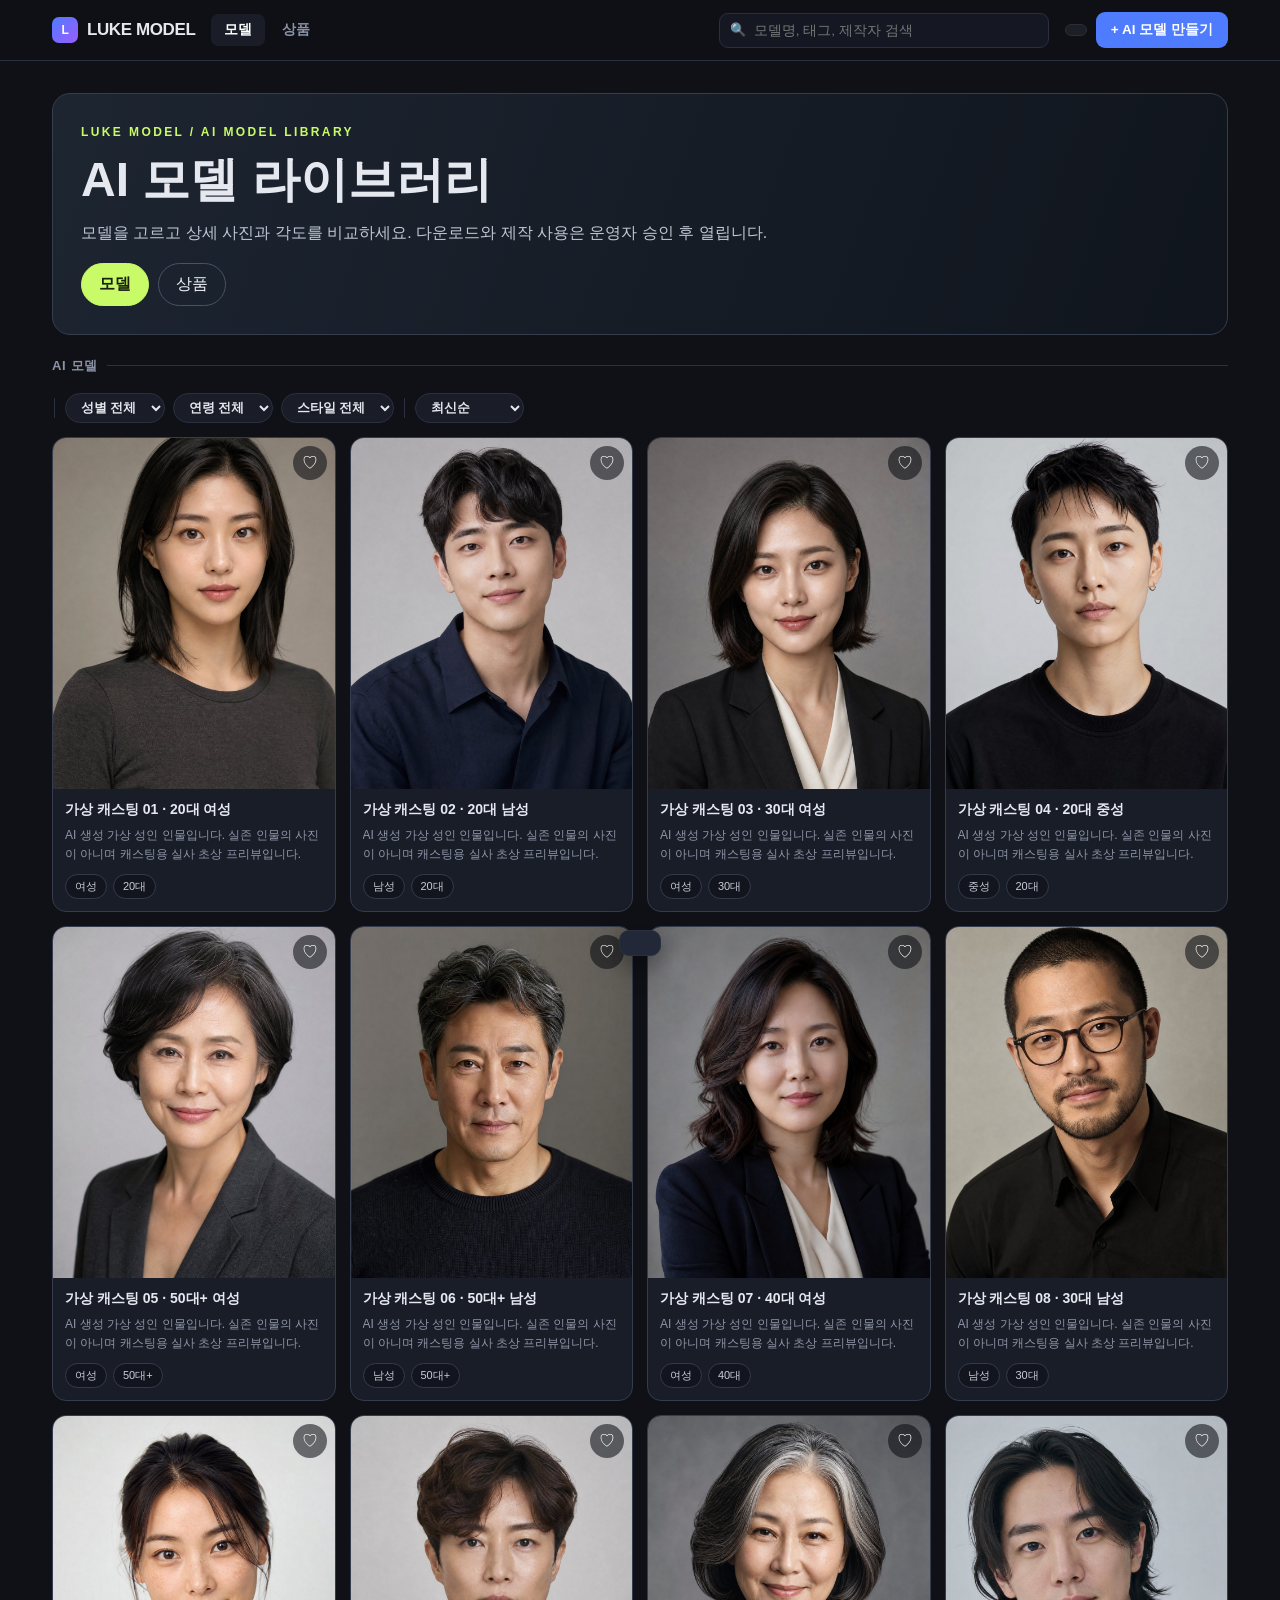
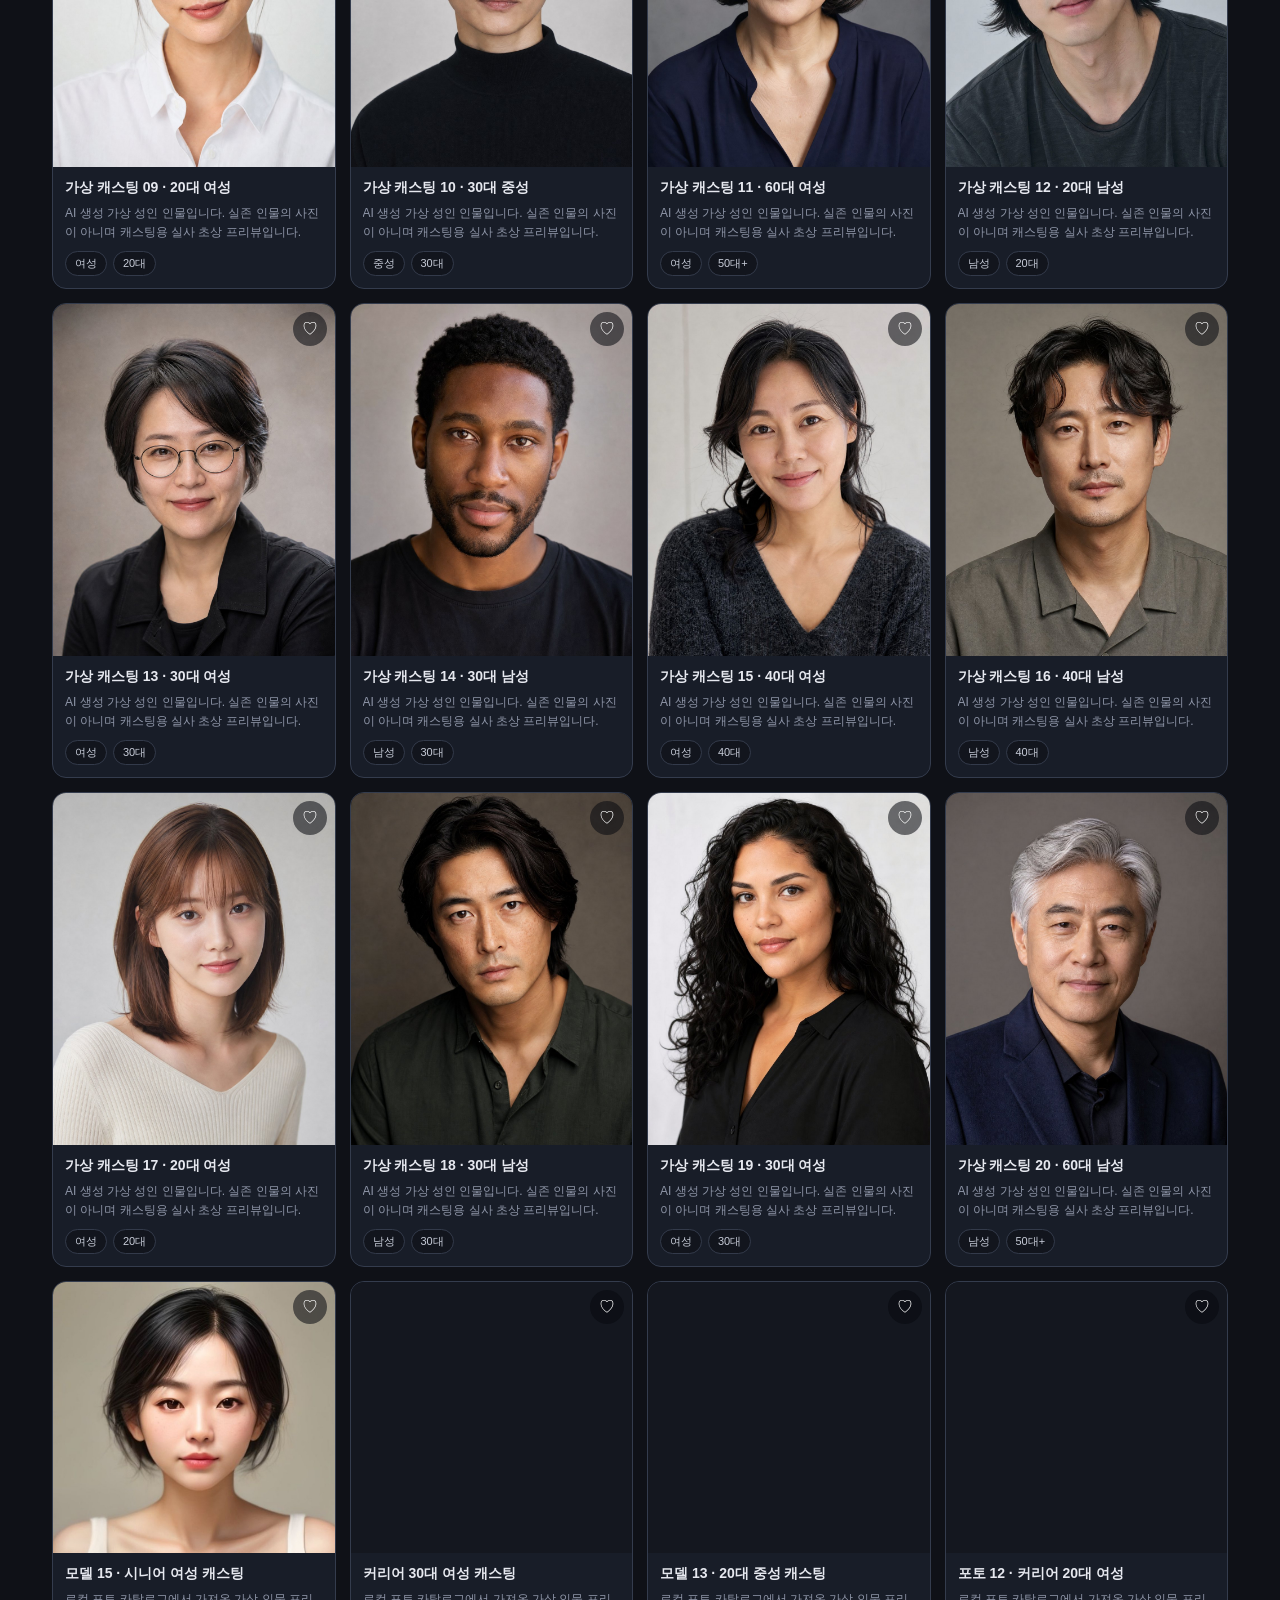
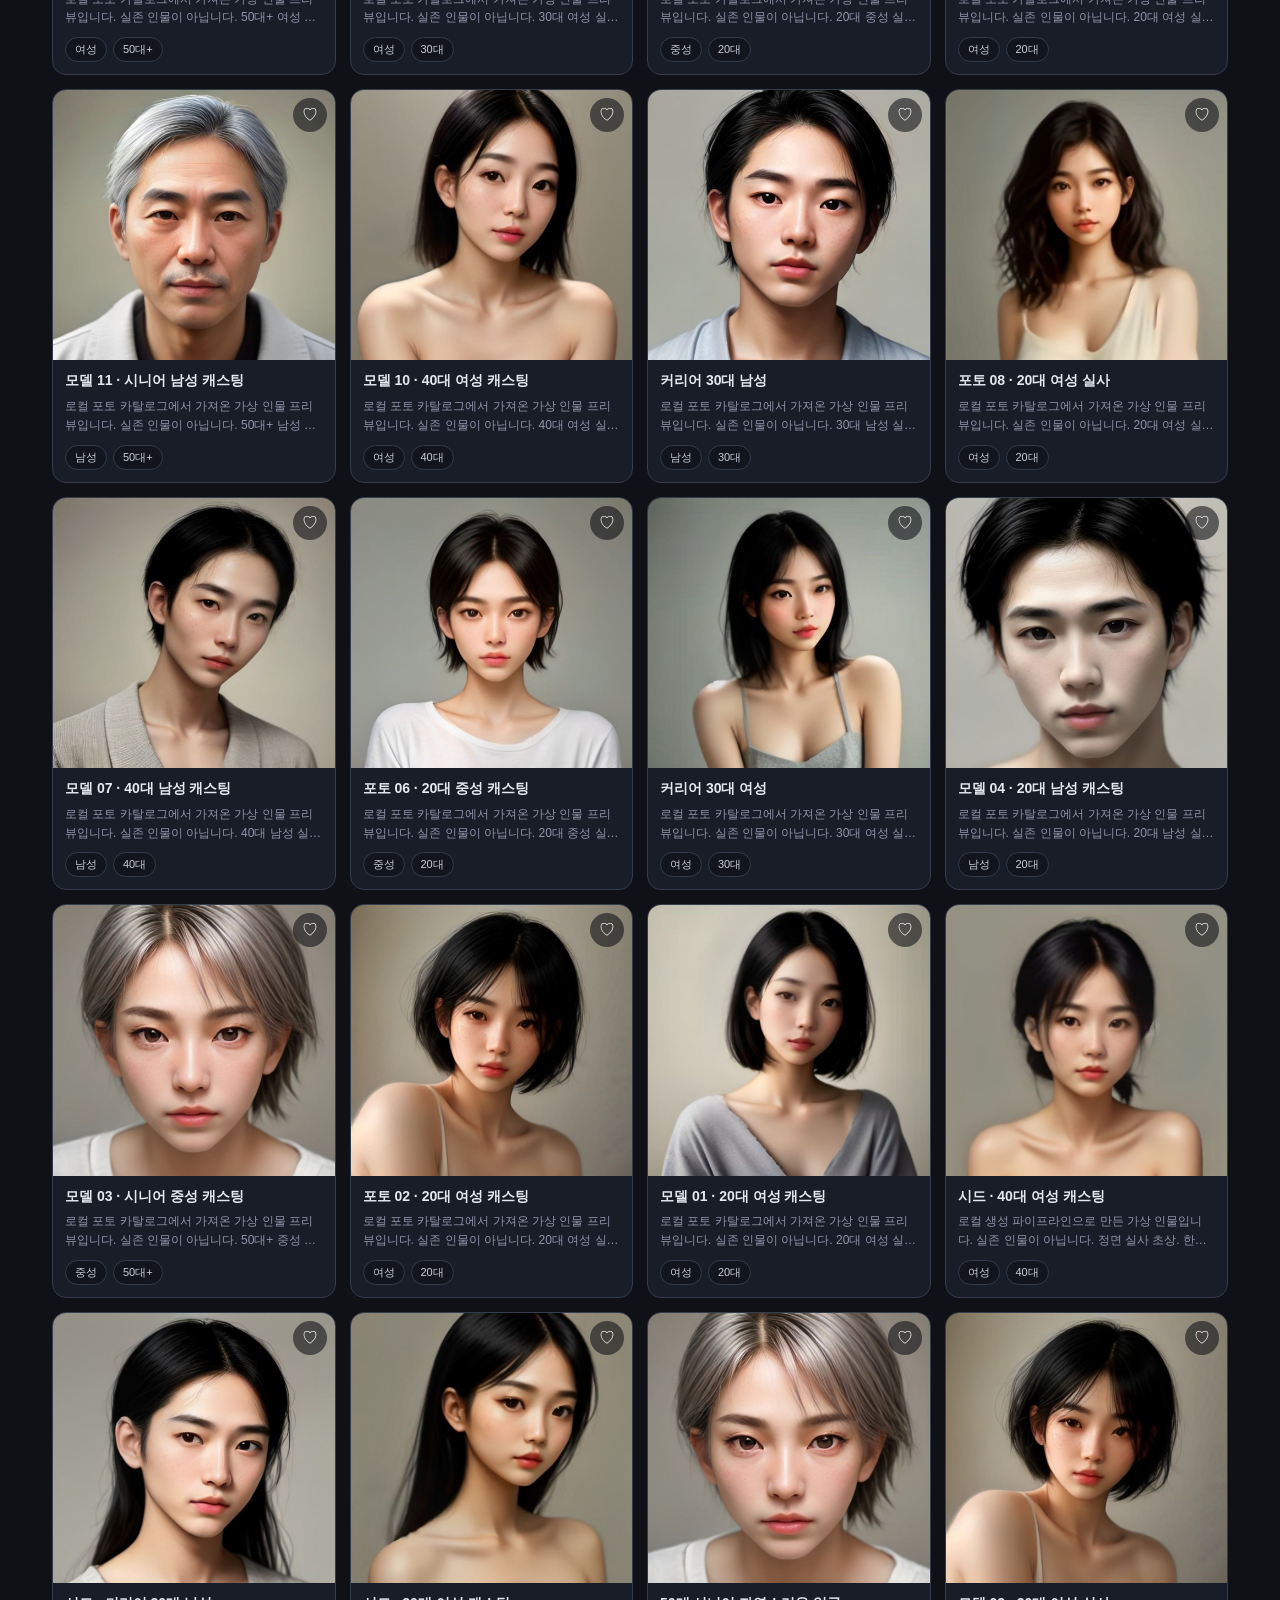
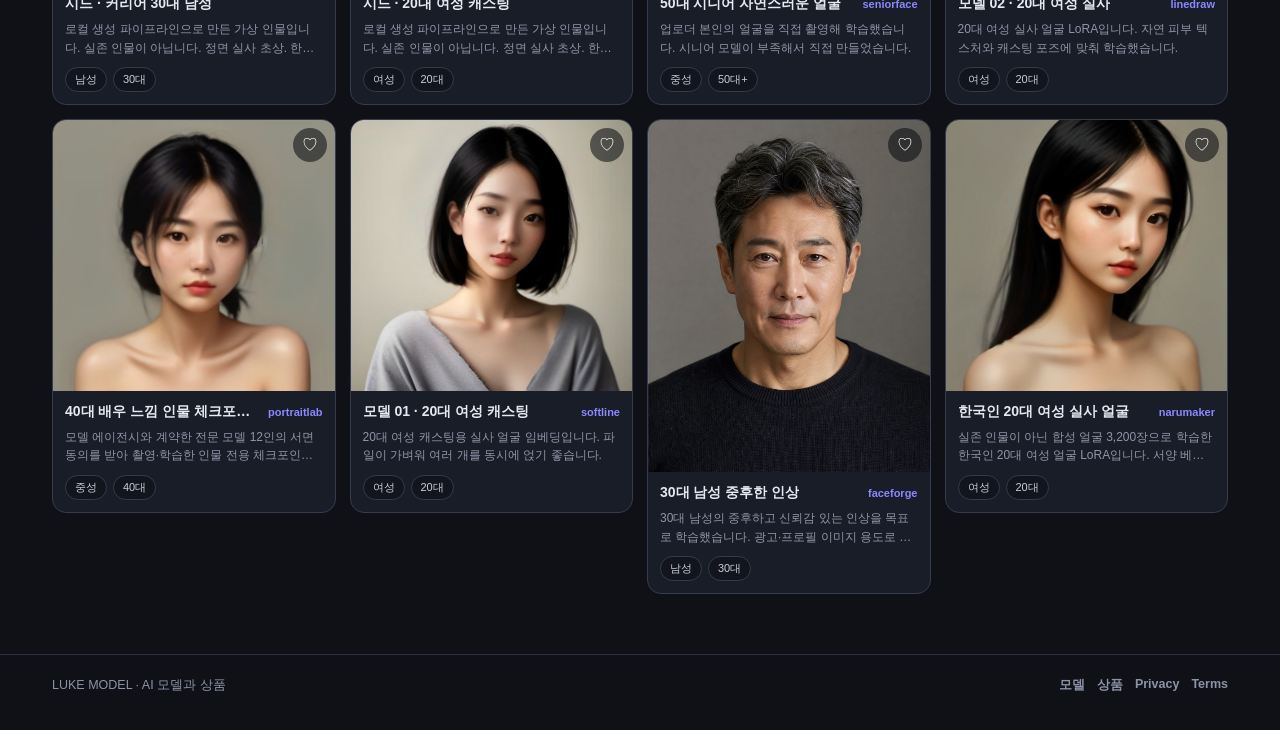
==== commit 882c9660: "index.html 인코딩 깨짐 복구 (직전 커밋에서 한글이 잘못 저장됨) Co-Authored-By: Claude Opus 5.5 <noreply@anthropic.com>" ====
--- a/index.html
+++ b/index.html
@@ -1,12 +1,12 @@
-﻿<!doctype html>
+<!doctype html>
 <html lang="ko">
 <head>
 <meta charset="utf-8">
 <meta name="viewport" content="width=device-width, initial-scale=1">
 <meta http-equiv="Content-Security-Policy"
       content="default-src 'none'; img-src data: blob: https: http:; style-src 'self' 'unsafe-inline'; script-src 'self' 'unsafe-inline' https://cdn.jsdelivr.net https://accounts.google.com https://apis.google.com https://t1.kakaocdn.net https://developers.kakao.com https://static.nid.naver.com; connect-src 'self' blob: https://accounts.google.com https://oauth2.googleapis.com https://www.googleapis.com https://kauth.kakao.com https://kapi.kakao.com https://nid.naver.com https://openapi.naver.com https://image.pollinations.ai https://pollinations.ai https://fal.run https://queue.fal.run https://api.fal.ai https://api.replicate.com https://*.replicate.com https://api.openai.com https://platform.higgsfield.ai https://api.higgsfield.ai https://*.higgsfield.ai https://generativelanguage.googleapis.com https://abacus.jasoncameron.dev https://*.supabase.co https:; media-src data: blob: https: http:; frame-src https://accounts.google.com https://kauth.kakao.com https://nid.naver.com; form-action https://accounts.google.com https://kauth.kakao.com https://nid.naver.com; base-uri 'none'">
-<title>LUKE MODEL ??AI 紐⑤뜽 쨌 ?곹뭹</title>
-<meta name="description" content="LUKE MODEL ??AI 紐⑤뜽???먯깋?섍퀬 ?곹뭹怨??④퍡 ?대?吏瑜??쒖옉?섏꽭?? 紐⑤뜽怨??곹뭹???ㅼ슫濡쒕뱶쨌?쒖옉 ?ъ슜? ?뚯썝 媛?????댁쁺???뱀씤???꾩슂?⑸땲??">
+<title>LUKE MODEL — AI 모델 · 상품</title>
+<meta name="description" content="LUKE MODEL — AI 모델을 탐색하고 상품과 함께 이미지를 제작하세요. 모델과 상품의 다운로드·제작 사용은 회원 가입 후 운영자 승인이 필요합니다.">
 <link rel="canonical" href="https://lukemodel.com/">
 <meta name="robots" content="index,follow">
 <meta property="og:type" content="website">
@@ -14,18 +14,18 @@
 <meta property="og:locale" content="ko_KR">
 <meta property="og:locale:alternate" content="en_US">
 <meta property="og:url" content="https://lukemodel.com/">
-<meta property="og:title" content="LUKE MODEL ??AI 紐⑤뜽 쨌 ?곹뭹">
-<meta property="og:description" content="AI 紐⑤뜽怨??곹뭹???섎윭蹂닿퀬, ?댁쁺???뱀씤 ???ㅼ슫濡쒕뱶? ?쒖옉???ъ슜?섏꽭??">
+<meta property="og:title" content="LUKE MODEL — AI 모델 · 상품">
+<meta property="og:description" content="AI 모델과 상품을 둘러보고, 운영자 승인 후 다운로드와 제작에 사용하세요.">
 <meta property="og:image" content="https://lukemodel.com/og.png">
 <meta property="og:image:width" content="1200">
 <meta property="og:image:height" content="630">
 <meta name="twitter:card" content="summary_large_image">
-<meta name="twitter:title" content="LUKE MODEL ??AI 紐⑤뜽 쨌 ?곹뭹">
-<meta name="twitter:description" content="AI 紐⑤뜽怨??곹뭹???섎윭蹂닿퀬, ?댁쁺???뱀씤 ???ㅼ슫濡쒕뱶? ?쒖옉???ъ슜?섏꽭??">
+<meta name="twitter:title" content="LUKE MODEL — AI 모델 · 상품">
+<meta name="twitter:description" content="AI 모델과 상품을 둘러보고, 운영자 승인 후 다운로드와 제작에 사용하세요.">
 <meta name="twitter:image" content="https://lukemodel.com/og.png">
 <link rel="icon" href="/logo-512.png" type="image/png">
 <script type="application/ld+json">
-{"@context":"https://schema.org","@type":"WebApplication","name":"LUKE MODEL","url":"https://lukemodel.com/","description":"AI 紐⑤뜽怨??곹뭹???섎윭蹂닿퀬 ?댁쁺???뱀씤 ???ㅼ슫濡쒕뱶? ?쒖옉???ъ슜?⑸땲??","applicationCategory":"MultimediaApplication","operatingSystem":"Web Browser","inLanguage":"ko"}
+{"@context":"https://schema.org","@type":"WebApplication","name":"LUKE MODEL","url":"https://lukemodel.com/","description":"AI 모델과 상품을 둘러보고 운영자 승인 후 다운로드와 제작에 사용합니다.","applicationCategory":"MultimediaApplication","operatingSystem":"Web Browser","inLanguage":"ko"}
 </script>
 <style>
 *{box-sizing:border-box;margin:0;padding:0}
@@ -75,10 +75,10 @@
 .grid{grid-template-columns:repeat(4,minmax(0,1fr));gap:14px}.card{border-radius:14px;background:#181d28;border-color:#343c4d}.card:hover{border-color:#c9fb68;box-shadow:0 14px 34px #0005}@media(max-width:940px){.grid{grid-template-columns:repeat(3,minmax(0,1fr))}}@media(max-width:650px){.grid{grid-template-columns:repeat(2,minmax(0,1fr));gap:9px}}
 .lm-library-head{margin:32px 0 18px;padding:28px;border:1px solid #353e4d;border-radius:18px;background:linear-gradient(110deg,#1d2531,#10151d)}.lm-library-head>span{color:#c9fb68;font-size:12px;letter-spacing:.2em;font-weight:800}.lm-library-head h2{font-size:clamp(28px,4vw,48px);margin:8px 0}.lm-library-head p{color:#bfc8d5;line-height:1.6}.lm-library-tabs{display:flex;gap:9px;flex-wrap:wrap;margin-top:17px}.lm-library-tabs a{display:inline-block;padding:10px 17px;border:1px solid #495365;border-radius:999px;color:#edf0f5;text-decoration:none}.lm-library-tabs a.on,.lm-library-tabs a:hover{background:#c9fb68;border-color:#c9fb68;color:#18220e;font-weight:800}#models{scroll-margin-top:90px}@media(max-width:650px){.lm-library-head{padding:18px;margin-top:24px}}
 .cover{position:relative;background:#14171f}
-/* ?쇨뎬 ?ъ쭊? ?먮Ⅴ吏 ?딆쓬: ?먮낯 鍮꾩쑉 洹몃?濡?(遺덈윭?ㅺ린 ?꾩뿉??4:5 ?먮━) */
+/* 얼굴 사진은 자르지 않음: 원본 비율 그대로 (불러오기 전에는 4:5 자리) */
 .cover-img{display:block;width:100%;height:auto;aspect-ratio:auto 4/5;object-fit:contain;background:#14171f}
 .lm-card-del{position:absolute;left:10px;top:10px;z-index:3;padding:6px 11px;border:0;border-radius:999px;background:#7a1a25;color:#ffe3e6;font-size:11.5px;font-weight:800;cursor:pointer}.lm-card-del:hover{background:#9b2230}.lm-del-btn{border:1px solid #7a1a25;border-radius:10px;padding:11px 15px;background:#5a1018;color:#ffd5da!important;font-weight:700;font-size:13px;cursor:pointer}.lm-model-detail .lm-detail-intro .lm-profile-summary .lm-profile-actions .lm-del-btn{background:#5a1018;color:#ffd5da}.lm-card-body{padding:12px 12px 14px}.lm-card-top{display:flex;align-items:baseline;justify-content:space-between;gap:8px}.lm-card-body .lm-card-top h3{min-height:0;margin:0;font-size:14px;-webkit-line-clamp:1}.lm-card-owner{flex:none;max-width:40%;overflow:hidden;text-overflow:ellipsis;white-space:nowrap;color:#8c88ff;font-size:11px;font-weight:700}.lm-card-desc{margin:7px 0 10px;color:#8f96a8;font-size:12px;line-height:1.55;display:-webkit-box;-webkit-line-clamp:2;-webkit-box-orient:vertical;overflow:hidden;min-height:37px}.lm-card-chips{display:flex;gap:6px;flex-wrap:wrap}.lm-card-chips span{padding:4px 9px;border:1px solid #333a4a;border-radius:999px;background:#12151d;color:#c8cdd9;font-size:11px}
-/* ?쒓렇???ъ쭊 ?꾨옒濡?(?쇨뎬쨌?깆쓣 媛由ъ? ?딄쾶) */
+/* 태그는 사진 아래로 (얼굴·턱을 가리지 않게) */
 .cover .tags{padding:9px 12px 0;background:var(--panel)}
 .heart{position:absolute;top:8px;right:8px;width:34px;height:34px;border-radius:50%;background:rgba(8,10,16,.55);color:#fff;font-size:16px;z-index:2;line-height:1}
 .heart.on{color:#ff7a9a}
@@ -105,7 +105,7 @@
 
 .detail{padding:20px 0 60px;display:grid;grid-template-columns:1fr 346px;gap:26px;align-items:start}
 .hero{border-radius:12px;background:#14171f;margin-bottom:10px;overflow:hidden;position:relative}
-/* ????쇨뎬: ?꾩껜媛 蹂댁씠寃?(?몃줈濡?湲??붾㈃? ?믪씠 ?쒗븳 + ?щ갚) */
+/* 대표 얼굴: 전체가 보이게 (세로로 긴 화면은 높이 제한 + 여백) */
 .hero img{display:block;width:100%;height:auto;aspect-ratio:auto 4/5;max-height:min(78vh,760px);object-fit:contain;background:#14171f}
 .lm-angle-grid{display:grid;grid-template-columns:minmax(120px,1fr) minmax(180px,2fr);gap:12px}.lm-angle-card,.lm-angle-prompt{margin:0;border:1px solid var(--line);border-radius:11px;overflow:hidden;background:#171c27}.lm-angle-card img{display:block;width:100%;aspect-ratio:3/4;object-fit:cover}.lm-angle-card figcaption{padding:10px 12px;color:var(--dim);font-size:12px}.lm-angle-prompt{display:flex;flex-direction:column;align-items:flex-start;justify-content:center;padding:20px}.lm-angle-prompt p{color:#c4cbd7;line-height:1.6;font-size:13px;margin:0 0 14px}@media(max-width:580px){.lm-angle-grid{grid-template-columns:1fr 1fr}.lm-angle-prompt{padding:12px}.lm-angle-prompt button{font-size:12px}}
 h1.tit{font-size:25px;font-weight:800;letter-spacing:-.5px;margin-bottom:9px;line-height:1.3}
@@ -155,7 +155,7 @@
 .dlbtn.login{background:#2f9e6e}
 .freetag{text-align:center;font-size:11.3px;color:var(--ok);font-weight:700;margin-top:8px}
 
-/* 由щ럭 */
+/* 리뷰 */
 .rsum{display:flex;gap:22px;align-items:center;background:var(--panel);border:1px solid var(--line);border-radius:12px;padding:17px 20px;margin-bottom:14px}
 .rbig{text-align:center;flex-shrink:0}
 .rbig .n{font-size:34px;font-weight:800;letter-spacing:-1.5px;line-height:1}
@@ -229,7 +229,7 @@
 .toast.show{transform:translateX(-50%) translateY(0)}
 .toast.ok{border-color:#2a5a42}.toast.err{border-color:#5a2a2a}
 .back{font-size:13px;color:var(--dim);font-weight:600;padding:16px 0 0;display:inline-block}
-/* ?묓뭹 ?섏씠吏 */
+/* 작품 페이지 */
 .md-page{max-width:920px;margin:0 auto;padding:12px 0 60px}
 .md-hero{border-radius:12px;background:#0b0d12;border:1px solid var(--line);overflow:hidden;display:flex;justify-content:center}
 .md-hero img,.md-hero video{display:block;max-width:100%;width:auto;height:auto;max-height:min(80vh,820px);object-fit:contain}
@@ -242,8 +242,10 @@
 @media (max-width:640px){.md-hero img,.md-hero video{max-height:70vh}.md-page{padding-top:8px}}
 @media(max-width:900px){.detail{grid-template-columns:1fr}.side{position:static}.facegrid{grid-template-columns:repeat(2,1fr)}}
 
-/* ===== 紐⑤컮?????=====================================================
-   760px ?댄븯: ?ㅻ뜑瑜?3??洹몃━?쒕줈 ?щ같移? 移대뱶 2?? ?곸꽭 1??   380px ?댄븯: 移대뱶 1?? 媛곷룄 ?몃꽕??2??   ?낅젰 ?고듃??16px ?댁긽?쇰줈 ?붾떎 (iOS ?ы뙆由ш? 16px 誘몃쭔 ?낅젰???먮룞 ?뺣?瑜?嫄대떎) */
+/* ===== 모바일 대응 =====================================================
+   760px 이하: 헤더를 3단 그리드로 재배치, 카드 2열, 상세 1열
+   380px 이하: 카드 1열, 각도 썸네일 2열
+   입력 폰트는 16px 이상으로 둔다 (iOS 사파리가 16px 미만 입력에 자동 확대를 건다) */
 html{-webkit-text-size-adjust:100%}
 body{overflow-x:hidden}
 @media (max-width:760px){
@@ -311,7 +313,7 @@
 }
 @media (max-width:430px){
   #auth{gap:6px}
-  .me span{display:none}          /* ?됰꽕???④린怨??꾨컮?留?*/
+  .me span{display:none}          /* 닉네임 숨기고 아바타만 */
   .me{padding:4px 6px}
   .btn{padding:8px 10px;font-size:12.5px}
   .btn.sm{padding:7px 9px;font-size:11.5px}
@@ -325,7 +327,7 @@
   .facegrid{grid-template-columns:1fr}
 }
 
-/* AI ?ㅽ뒠?붿삤 */
+/* AI 스튜디오 */
 .studio{padding:20px 0 60px}
 .studio-head{margin-bottom:18px}
 .studio-head h1{font-size:22px;font-weight:800;letter-spacing:-.4px;margin-bottom:6px}
@@ -366,7 +368,7 @@
 
 
 
-/* ===== ??AI 紐⑤뜽 aside hub ===== */
+/* ===== 내 AI 모델 aside hub ===== */
 body.has-ai-aside{padding-right:0}
 .ai-aside-fab{position:fixed;right:16px;bottom:22px;z-index:60;display:none;align-items:center;gap:8px;background:linear-gradient(135deg,#4f7cff,#9b5cff);color:#fff;font-weight:800;font-size:13px;padding:12px 16px;border-radius:999px;box-shadow:0 10px 28px rgba(0,0,0,.45);border:1px solid rgba(255,255,255,.12)}
 .ai-aside-fab.show{display:inline-flex}
@@ -455,7 +457,7 @@
 .hs-head a{text-decoration:none}
 .hs-grid{display:grid;grid-template-columns:repeat(auto-fill,minmax(190px,1fr));gap:12px;align-items:start}
 .hs-card{position:relative;border-radius:12px;overflow:hidden;background:var(--panel);border:1px solid var(--line)}
-/* ?먮Ⅴ吏 ?딆쓬: ?대?吏쨌?곸긽 ?먮낯 鍮꾩쑉 (遺덈윭?ㅺ린 ?꾩뿉??3:4 ?먮━, ?곸긽? 硫뷀??곗씠?곌? ?ㅻ㈃ ?ㅼ젣 鍮꾩쑉) */
+/* 자르지 않음: 이미지·영상 원본 비율 (불러오기 전에는 3:4 자리, 영상은 메타데이터가 오면 실제 비율) */
 .hs-card video,.hs-card img{width:100%;height:auto;aspect-ratio:auto 3/4;object-fit:contain;display:block;background:#14171f;cursor:zoom-in}
 .hs-card .hs-tag{position:absolute;top:8px;left:8px;font-size:10.5px;font-weight:800;padding:2px 7px;border-radius:5px;background:rgba(0,0,0,.66);color:#fff}
 .hs-card .hs-cap{padding:8px 9px 9px;display:flex;align-items:flex-end;gap:8px}
@@ -481,7 +483,7 @@
     <button class="logo" onclick="go('browse')"><span class="mark">L</span><span>LUKE MODEL</span></button>
     <nav class="top" id="nav"></nav>
     <div class="search"><span class="ic">&#128269;</span>
-      <input id="q" type="text" placeholder="紐⑤뜽紐? ?쒓렇, ?쒖옉??寃?? autocomplete="off"></div>
+      <input id="q" type="text" placeholder="모델명, 태그, 제작자 검색" autocomplete="off"></div>
     <div id="auth"></div>
   </div>
 </header>
@@ -491,10 +493,10 @@
 
 <footer class="site-footer">
   <div class="wrap foot-row">
-    <div>LUKE MODEL 쨌 AI 紐⑤뜽怨??곹뭹</div>
+    <div>LUKE MODEL · AI 모델과 상품</div>
     <nav>
-      <a href="/">紐⑤뜽</a>
-      <a href="/products/">?곹뭹</a>
+      <a href="/">모델</a>
+      <a href="/products/">상품</a>
       <a href="/privacy.html" onclick="go('privacy');return false;">Privacy</a>
       <a href="/terms.html" onclick="go('terms');return false;">Terms</a>
     </nav>
@@ -512,8 +514,8 @@
 <script>
 'use strict';
 /* ===========================================================================
-   ?섏씠?ㅻ（?????쇨뎬 紐⑤뜽 ?꾨Ц 怨듭쑀 ?뚮옯??(?꾨줈?좏???
-   ?섏〈??0 / 鍮뚮뱶 0. index.html ??釉뚮씪?곗?濡??대㈃ 諛붾줈 ?숈옉.
+   페이스루크 — 얼굴 모델 전문 공유 플랫폼 (프로토타입)
+   의존성 0 / 빌드 0. index.html 을 브라우저로 열면 바로 동작.
    =========================================================================== */
 
 const $ = id => document.getElementById(id);
@@ -525,7 +527,7 @@
 const dstr = ts => new Date(ts).toLocaleDateString('ko-KR',{month:'long',day:'numeric'});
 function hashCode(s){ let h=0; for(let i=0;i<s.length;i++){ h=(h<<5)-h+s.charCodeAt(i); h|=0; } return Math.abs(h); }
 
-/* ?? SHA-256 (crypto.subtle ?놁쑝硫??쒖닔 JS ?대갚. file:// ??? ???????????? */
+/* ── SHA-256 (crypto.subtle 없으면 순수 JS 폴백. file:// 대응) ──────────── */
 const SHA_K = new Uint32Array([
 0x428a2f98,0x71374491,0xb5c0fbcf,0xe9b5dba5,0x3956c25b,0x59f111f1,0x923f82a4,0xab1c5ed5,
 0xd807aa98,0x12835b01,0x243185be,0x550c7dc3,0x72be5d74,0x80deb1fe,0x9bdc06a7,0xc19bf174,
@@ -568,22 +570,22 @@
   return { hash: sha256Hex(new Uint8Array(buf)), why:'js' };
 }
 
-/* ?? ?쇨뎬 媛곷룄 6諛⑺뼢 ???????????????????????????????????????????????????? */
+/* ── 얼굴 각도 6방향 ──────────────────────────────────────────────────── */
 const ANGLES = [
-  { k:'front', ko:'?뺣㈃',      dx:0,   eye:0,   tilt:0,   sx:1    },
-  { k:'l45',   ko:'醫?45째',   dx:-5,  eye:-6,  tilt:-8,  sx:0.90 },
-  { k:'r45',   ko:'??45째',   dx:5,   eye:6,   tilt:8,   sx:0.90 },
-  { k:'left',  ko:'醫?痢〓㈃',  dx:-11, eye:-13, tilt:-15, sx:0.70 },
-  { k:'right', ko:'??痢〓㈃',  dx:11,  eye:13,  tilt:15,  sx:0.70 },
-  { k:'up',    ko:'?섏씠?듦?', dx:0,   eye:0,   tilt:0,   sx:1, lift:9, sy:0.88 }
+  { k:'front', ko:'정면',      dx:0,   eye:0,   tilt:0,   sx:1    },
+  { k:'l45',   ko:'좌 45°',   dx:-5,  eye:-6,  tilt:-8,  sx:0.90 },
+  { k:'r45',   ko:'우 45°',   dx:5,   eye:6,   tilt:8,   sx:0.90 },
+  { k:'left',  ko:'좌 측면',  dx:-11, eye:-13, tilt:-15, sx:0.70 },
+  { k:'right', ko:'우 측면',  dx:11,  eye:13,  tilt:15,  sx:0.70 },
+  { k:'up',    ko:'하이앵글', dx:0,   eye:0,   tilt:0,   sx:1, lift:9, sy:0.88 }
 ];
 
-/* 媛곷룄蹂??쇨뎬 ?꾨━酉곕? ?몃? ?붿껌 ?놁씠 寃곗젙?곸쑝濡??앹꽦.
-   ?ㅼ젣 ?쒕퉬?ㅼ뿉?쒕뒗 ???⑥닔 ?먮━???앹꽦 ?뚯씠?꾨씪??紐⑤뜽 + 6媛곷룄 ?꾨＼?꾪듃) 寃곌낵媛 ?ㅼ뼱媛꾨떎. */
+/* 각도별 얼굴 프리뷰를 외부 요청 없이 결정적으로 생성.
+   실제 서비스에서는 이 함수 자리에 생성 파이프라인(모델 + 6각도 프롬프트) 결과가 들어간다. */
 function faceImg(seed, ai, w, h){
   const a = ANGLES[ai] || ANGLES[0];
   const n = hashCode(seed), hue=n%360, hue2=(hue+48+n%60)%360;
-  /* ?쒕뱶留덈떎 怨④꺽쨌?ㅼ뼱쨌?대ぉ援щ퉬媛 ?щ씪吏?꾨줉 寃곗젙?곸쑝濡?蹂二?*/
+  /* 시드마다 골격·헤어·이목구비가 달라지도록 결정적으로 변주 */
   const rx = 21 + n%7, ry = 27 + (n>>3)%8;
   const skin = 'hsl('+(16+n%16)+','+(28+(n>>5)%16)+'%,'+(56+(n>>2)%20)+'%)';
   const hair = 'hsl('+((n>>4)%40)+','+(15+(n>>6)%40)+'%,'+(9+(n>>1)%22)+'%)';
@@ -622,8 +624,8 @@
   return 'https://image.pollinations.ai/prompt/'+encodeURIComponent(prompt)+'?width='+WW+'&height='+HH+'&model=flux&nologo=true&nofeed=true&enhance=false&seed='+(Math.abs(hashCode(String(seed||'face')))%1000000);
 }
 function faceSrc(m, ai, w, h){
-  if(m?.name==='而ㅻ━??30? ?⑥꽦 ?ㅼ궗' && m.photos?.[0]==='faces/photo-09.jpg')return 'faces/real-02.jpg';
-  if(m?.name==='30? ?⑥꽦 以묓썑???몄긽' && m.photos?.[0]==='faces/vface-m30.jpg')return 'faces/real-06.jpg';
+  if(m?.name==='커리어 30대 남성 실사' && m.photos?.[0]==='faces/photo-09.jpg')return 'faces/real-02.jpg';
+  if(m?.name==='30대 남성 중후한 인상' && m.photos?.[0]==='faces/vface-m30.jpg')return 'faces/real-06.jpg';
   if(m && m.faceRef){
     const fr=String(m.faceRef);
     if(fr.indexOf('data:')===0 || fr.indexOf('faces/')===0 || fr.indexOf('http')===0 || fr.indexOf('blob:')===0) return m.faceRef;
@@ -656,20 +658,20 @@
     '<svg xmlns="http://www.w3.org/2000/svg" width="32" height="32"><rect width="32" height="32" rx="16" fill="hsl('+(n%360)+',55%,48%)"/></svg>');
 }
 
-/* ?? ?쇨뎬 紐⑤뜽 遺꾨쪟 異??????????????????????????????????????????????????? */
-const KINDS   = { FaceLORA:'?쇨뎬 LoRA', FaceEmbed:'?쇨뎬 ?꾨쿋??, PortraitCkpt:'?몃Ъ 泥댄겕?ъ씤?? };
-const GENDERS = { female:'?ъ꽦', male:'?⑥꽦', neutral:'以묒꽦' };
-const AGES    = { teen:'10?', twenties:'20?', thirties:'30?', forties:'40?', senior:'50?+' };
-const STYLES  = { real:'?ㅼ궗', semi:'諛섏떎??, anime:'?좊땲', illust:'?쇰윭?ㅽ듃' };
+/* ── 얼굴 모델 분류 축 ────────────────────────────────────────────────── */
+const KINDS   = { FaceLORA:'얼굴 LoRA', FaceEmbed:'얼굴 임베딩', PortraitCkpt:'인물 체크포인트' };
+const GENDERS = { female:'여성', male:'남성', neutral:'중성' };
+const AGES    = { teen:'10대', twenties:'20대', thirties:'30대', forties:'40대', senior:'50대+' };
+const STYLES  = { real:'실사', semi:'반실사', anime:'애니', illust:'일러스트' };
 const BASES   = ['SD 1.5','SDXL 1.0','Pony','Illustrious','FLUX.1 D'];
-/* 珥덉긽沅??숈쓽 援щ텇 ???쇨뎬 ?꾨Ц ?ъ씠?몄쓽 ?듭떖 ?듭젣 ?μ튂 */
+/* 초상권 동의 구분 — 얼굴 전문 사이트의 핵심 통제 장치 */
 const CONSENT = {
-  synthetic: { ko:'媛???몃Ъ',   cls:'syn',  d:'?ㅼ〈?섏? ?딅뒗 ?⑹꽦 ?쇨뎬' },
-  self:      { ko:'蹂몄씤 ?쇨뎬',   cls:'self', d:'?낅줈??蹂몄씤???쇨뎬' },
-  consented: { ko:'?숈쓽 ?뺣낫',   cls:'cons', d:'??곸옄 ?쒕㈃ ?숈쓽 ?뺣낫' }
+  synthetic: { ko:'가상 인물',   cls:'syn',  d:'실존하지 않는 합성 얼굴' },
+  self:      { ko:'본인 얼굴',   cls:'self', d:'업로더 본인의 얼굴' },
+  consented: { ko:'동의 확보',   cls:'cons', d:'대상자 서면 동의 확보' }
 };
 
-/* ?? ?쒕뱶 ?곗씠?????????????????????????????????????????????????????????? */
+/* ── 시드 데이터 ──────────────────────────────────────────────────────── */
 function mkLog(n, spreadDays){
   const now = Date.now(), out = [];
   for(let i=0;i<n;i++) out.push(now - Math.floor(Math.random()*spreadDays*DAY));
@@ -684,262 +686,262 @@
 function pickFacePhoto(idx){ return FACE_PHOTOS[((idx%FACE_PHOTOS.length)+FACE_PHOTOS.length)%FACE_PHOTOS.length]; }
 
 const SEED = [
- { name:'?쒓뎅??20? ?ъ꽦 ?ㅼ궗 ?쇨뎬', photos:['faces/vface-f20.jpg'], kind:'FaceLORA', gender:'female', age:'twenties', style:'real',
+ { name:'한국인 20대 여성 실사 얼굴', photos:['faces/vface-f20.jpg'], kind:'FaceLORA', gender:'female', age:'twenties', style:'real',
    consent:'synthetic', user:'narumaker', base:'Illustrious',
-   desc:'?ㅼ〈 ?몃Ъ???꾨땶 ?⑹꽦 ?쇨뎬 3,200?μ쑝濡??숈뒿???쒓뎅??20? ?ъ꽦 ?쇨뎬 LoRA?낅땲??\n\n?쒖뼇 踰좎씠??紐⑤뜽?먯꽌 ?숈뼇?몄쓣 ?앹꽦?????앷린??怨쇰룄??肄?洹몃┝?먯? 源딆? ?덉?瑜?以꾩씠????吏묒쨷?덉뒿?덈떎. ?뺣㈃怨?45?꾩뿉??媛???덉젙?곸씠硫? ?꾩쟾 痢〓㈃? ?깆꽑???붾뱾由????덉뒿?덈떎.\n\n媛뺣룄 0.7 遺洹쇱쓣 沅뚯옣?⑸땲??',
-   tags:['?쒓뎅??,'20?','?ъ꽦','?ㅼ궗'], words:['korean_face_f20','natural skin'], sMin:0.6, sMax:0.8, clip:2,
+   desc:'실존 인물이 아닌 합성 얼굴 3,200장으로 학습한 한국인 20대 여성 얼굴 LoRA입니다.\n\n서양 베이스 모델에서 동양인을 생성할 때 생기는 과도한 코 그림자와 깊은 안와를 줄이는 데 집중했습니다. 정면과 45도에서 가장 안정적이며, 완전 측면은 턱선이 흔들릴 수 있습니다.\n\n강도 0.7 부근을 권장합니다.',
+   tags:['한국인','20대','여성','실사'], words:['korean_face_f20','natural skin'], sMin:0.6, sMax:0.8, clip:2,
    kb:147456, dl:18420, log:mkLog(340,9),
    reviews:[
-     { u:'pixelkim', r:5, t:'?숈뼇???쇨뎬 戮묒쓣 ????긽 肄?洹몃┝?먭? 臾몄젣??붾뜲 ?닿구濡??닿껐?먯뒿?덈떎. 媛뺣룄 0.7???쒖씪 ?먯뿰?ㅻ윭?뚯슂.', at:Date.now()-3*DAY },
-     { u:'studio_han', r:4, t:'?뺣㈃? ?꾨꼍?쒕뜲 痢〓㈃?먯꽌 ?깆꽑???댁쭩 ?붾뱾由쎈땲?? 洹몃옒?????뺣룄硫?異⑸텇??留뚯”.', at:Date.now()-6*DAY },
-     { u:'yunji', r:5, t:'?⑹꽦 ?쇨뎬濡??숈뒿?덈떎???먯씠 留덉쓬????땲?? ?곸뾽 ?묒뾽???덉떖?섍퀬 ?곷땲??', at:Date.now()-11*DAY }
+     { u:'pixelkim', r:5, t:'동양인 얼굴 뽑을 때 항상 코 그림자가 문제였는데 이걸로 해결됐습니다. 강도 0.7이 제일 자연스러워요.', at:Date.now()-3*DAY },
+     { u:'studio_han', r:4, t:'정면은 완벽한데 측면에서 턱선이 살짝 흔들립니다. 그래도 이 정도면 충분히 만족.', at:Date.now()-6*DAY },
+     { u:'yunji', r:5, t:'합성 얼굴로 학습했다는 점이 마음에 듭니다. 상업 작업에 안심하고 씁니다.', at:Date.now()-11*DAY }
    ] },
- { name:'30? ?⑥꽦 以묓썑???몄긽', photos:['faces/vface-m30.jpg'], kind:'FaceLORA', gender:'male', age:'thirties', style:'real',
+ { name:'30대 남성 중후한 인상', photos:['faces/vface-m30.jpg'], kind:'FaceLORA', gender:'male', age:'thirties', style:'real',
    consent:'synthetic', user:'faceforge', base:'SDXL 1.0',
-   desc:'30? ?⑥꽦??以묓썑?섍퀬 ?좊ː媛??덈뒗 ?몄긽??紐⑺몴濡??숈뒿?덉뒿?덈떎. 愿묎퀬쨌?꾨줈???대?吏 ?⑸룄濡??ㅺ퀎?덉뒿?덈떎.',
-   tags:['?⑥꽦','30?','?ㅼ궗','?꾨줈??], words:['mature_male_30','confident look'], sMin:0.5, sMax:0.85, clip:1,
+   desc:'30대 남성의 중후하고 신뢰감 있는 인상을 목표로 학습했습니다. 광고·프로필 이미지 용도로 설계했습니다.',
+   tags:['남성','30대','실사','프로필'], words:['mature_male_30','confident look'], sMin:0.5, sMax:0.85, clip:1,
    kb:151552, dl:9240, log:mkLog(180,8),
    reviews:[
-     { u:'adshop', r:5, t:'愿묎퀬 ?쒖븞?⑹쑝濡??깆엯?덈떎. 紐⑤뜽 ??쇅 ?꾩뿉 肄섏뀎???≪쓣 ??留ㅼ슦 ?좎슜?댁슂.', at:Date.now()-2*DAY },
-     { u:'kimdev', r:4, t:'醫뗭????덇꼍 ??寃곌낵媛 ?????섏샃?덈떎. ?ㅼ쓬 踰꾩쟾??諛섏쁺?섎㈃ 醫뗪쿋?ㅼ슂.', at:Date.now()-9*DAY }
+     { u:'adshop', r:5, t:'광고 시안용으로 딱입니다. 모델 섭외 전에 콘셉트 잡을 때 매우 유용해요.', at:Date.now()-2*DAY },
+     { u:'kimdev', r:4, t:'좋은데 안경 쓴 결과가 잘 안 나옵니다. 다음 버전에 반영되면 좋겠네요.', at:Date.now()-9*DAY }
    ] },
- { name:'紐⑤뜽 01 쨌 20? ?ъ꽦 罹먯뒪??, photos:['faces/photo-01.jpg'], kind:'FaceEmbed', gender:'female', age:'twenties', style:'real',
+ { name:'모델 01 · 20대 여성 캐스팅', photos:['faces/photo-01.jpg'], kind:'FaceEmbed', gender:'female', age:'twenties', style:'real',
    consent:'synthetic', user:'softline', base:'Pony',
-   desc:'20? ?ъ꽦 罹먯뒪?낆슜 ?ㅼ궗 ?쇨뎬 ?꾨쿋?⑹엯?덈떎. ?뚯씪??媛踰쇱썙 ?щ윭 媛쒕? ?숈떆???밴린 醫뗭뒿?덈떎.',
-   tags:['?ㅼ궗','?꾨쿋??,'?ъ꽦','20?','罹먯뒪??], words:['casting_f20','natural skin'], sMin:0.4, sMax:0.7, clip:2,
+   desc:'20대 여성 캐스팅용 실사 얼굴 임베딩입니다. 파일이 가벼워 여러 개를 동시에 얹기 좋습니다.',
+   tags:['실사','임베딩','여성','20대','캐스팅'], words:['casting_f20','natural skin'], sMin:0.4, sMax:0.7, clip:2,
    kb:2048, dl:5180, log:mkLog(120,10),
-   reviews:[{ u:'mochi', r:4, t:'?⑸웾 ?鍮??깅뒫??醫뗭뒿?덈떎. ?ㅻⅨ LoRA??異⑸룎???곸뼱??', at:Date.now()-5*DAY }] },
- { name:'40? 諛곗슦 ?먮굦 ?몃Ъ 泥댄겕?ъ씤??, photos:['faces/vface-f40.jpg'], kind:'PortraitCkpt', gender:'neutral', age:'forties', style:'real',
+   reviews:[{ u:'mochi', r:4, t:'용량 대비 성능이 좋습니다. 다른 LoRA랑 충돌도 적어요.', at:Date.now()-5*DAY }] },
+ { name:'40대 배우 느낌 인물 체크포인트', photos:['faces/vface-f40.jpg'], kind:'PortraitCkpt', gender:'neutral', age:'forties', style:'real',
    consent:'consented', user:'portraitlab', base:'SDXL 1.0',
-   desc:'紐⑤뜽 ?먯씠?꾩떆? 怨꾩빟???꾨Ц 紐⑤뜽 12?몄쓽 ?쒕㈃ ?숈쓽瑜?諛쏆븘 珥ъ쁺쨌?숈뒿???몃Ъ ?꾩슜 泥댄겕?ъ씤?몄엯?덈떎.\n\n?숈쓽???щ낯? ?댁쁺???蹂닿??섎ŉ, ??곸옄 ?붿껌 ??利됱떆 ?대젮媛묐땲??',
-   tags:['40?','?ㅼ궗','泥댄겕?ъ씤??,'?곸뾽'], words:[], sMin:null, sMax:null, clip:1,
+   desc:'모델 에이전시와 계약한 전문 모델 12인의 서면 동의를 받아 촬영·학습한 인물 전용 체크포인트입니다.\n\n동의서 사본은 운영팀이 보관하며, 대상자 요청 시 즉시 내려갑니다.',
+   tags:['40대','실사','체크포인트','상업'], words:[], sMin:null, sMax:null, clip:1,
    kb:6606028, dl:41200, log:mkLog(520,10),
    reviews:[
-     { u:'studioB', r:5, t:'?숈쓽 ?덉감媛 ?щ챸?댁꽌 ?곸뾽 ?꾨줈?앺듃???곌린 ?명빀?덈떎. ?덉쭏??理쒖긽?꾧텒.', at:Date.now()-1*DAY },
-     { u:'neowave', r:5, t:'40? ?쒗쁽???먯뿰?ㅻ읇?듬땲?? 二쇰쫫??怨쇳븯寃??ｌ? ?딆? 寃?醫뗫꽕??', at:Date.now()-4*DAY },
-     { u:'hyeon', r:3, t:'?⑸웾??6GB??濡쒖뺄?먯꽌 ?뚮━湲?遺?댁뒪?쎌뒿?덈떎. fp16 踰꾩쟾???щ젮二쇱꽭??', at:Date.now()-8*DAY }
+     { u:'studioB', r:5, t:'동의 절차가 투명해서 상업 프로젝트에 쓰기 편합니다. 품질도 최상위권.', at:Date.now()-1*DAY },
+     { u:'neowave', r:5, t:'40대 표현이 자연스럽습니다. 주름을 과하게 넣지 않은 게 좋네요.', at:Date.now()-4*DAY },
+     { u:'hyeon', r:3, t:'용량이 6GB라 로컬에서 돌리기 부담스럽습니다. fp16 버전도 올려주세요.', at:Date.now()-8*DAY }
    ] },
- { name:'紐⑤뜽 02 쨌 20? ?ъ꽦 ?ㅼ궗', photos:['faces/photo-02.jpg'], kind:'FaceLORA', gender:'female', age:'twenties', style:'real',
+ { name:'모델 02 · 20대 여성 실사', photos:['faces/photo-02.jpg'], kind:'FaceLORA', gender:'female', age:'twenties', style:'real',
    consent:'synthetic', user:'linedraw', base:'Illustrious',
-   desc:'20? ?ъ꽦 ?ㅼ궗 ?쇨뎬 LoRA?낅땲?? ?먯뿰 ?쇰? ?띿뒪泥섏? 罹먯뒪???ъ쫰??留욎떠 ?숈뒿?덉뒿?덈떎.',
-   tags:['?ㅼ궗','?ъ꽦','20?','罹먯뒪??], words:['korean_model_f20','natural skin'], sMin:0.6, sMax:0.85, clip:2,
+   desc:'20대 여성 실사 얼굴 LoRA입니다. 자연 피부 텍스처와 캐스팅 포즈에 맞춰 학습했습니다.',
+   tags:['실사','여성','20대','캐스팅'], words:['korean_model_f20','natural skin'], sMin:0.6, sMax:0.85, clip:2,
    kb:82944, dl:12800, log:mkLog(260,7),
-   reviews:[{ u:'toonup', r:5, t:'???뷀뀒?쇱씠 ?뺤떎???댁븘?⑸땲??', at:Date.now()-7*DAY }] },
- { name:'50? ?쒕땲???먯뿰?ㅻ윭???쇨뎬', photos:['faces/photo-03.jpg'], kind:'FaceLORA', gender:'neutral', age:'senior', style:'real',
+   reviews:[{ u:'toonup', r:5, t:'눈 디테일이 확실히 살아납니다.', at:Date.now()-7*DAY }] },
+ { name:'50대 시니어 자연스러운 얼굴', photos:['faces/photo-03.jpg'], kind:'FaceLORA', gender:'neutral', age:'senior', style:'real',
    consent:'self', user:'seniorface', base:'SD 1.5',
-   desc:'?낅줈??蹂몄씤???쇨뎬??吏곸젒 珥ъ쁺???숈뒿?덉뒿?덈떎. ?쒕땲??紐⑤뜽??遺議깊빐??吏곸젒 留뚮뱾?덉뒿?덈떎.',
-   tags:['?쒕땲??,'50?','?ㅼ궗'], words:['senior_face','natural aging'], sMin:0.5, sMax:0.8, clip:2,
+   desc:'업로더 본인의 얼굴을 직접 촬영해 학습했습니다. 시니어 모델이 부족해서 직접 만들었습니다.',
+   tags:['시니어','50대','실사'], words:['senior_face','natural aging'], sMin:0.5, sMax:0.8, clip:2,
    kb:139264, dl:2870, log:mkLog(70,11),
-   reviews:[{ u:'greydoc', r:5, t:'?쒕땲???쇨뎬 紐⑤뜽???뺣쭚 洹?쒕뜲 媛먯궗?⑸땲??', at:Date.now()-12*DAY }] }
+   reviews:[{ u:'greydoc', r:5, t:'시니어 얼굴 모델이 정말 귀한데 감사합니다.', at:Date.now()-12*DAY }] }
 ];
 
-/* 留ㅼ씪 ?먮룞 ?깅줉???꾨낫 ? */
+/* 매일 자동 등록될 후보 풀 */
 const POOL = [
- { name:'20? ?⑥꽦 罹먯＜???쇨뎬', photos:[pickFacePhoto(6)], kind:'FaceLORA', gender:'male', age:'twenties', style:'real', consent:'synthetic', base:'SDXL 1.0', tags:['?⑥꽦','20?','?ㅼ궗'], words:['casual_male_20'] },
- { name:'30? ?ъ꽦 而ㅻ━???몄긽', photos:[pickFacePhoto(7)], kind:'FaceLORA', gender:'female', age:'thirties', style:'real', consent:'synthetic', base:'Illustrious', tags:['?ъ꽦','30?','?ㅼ궗','?꾨줈??], words:['career_woman_30'] },
- { name:'20? ?⑥꽦 罹먯＜??罹먯뒪??, photos:[pickFacePhoto(8)], kind:'FaceLORA', gender:'male', age:'twenties', style:'real', consent:'synthetic', base:'Pony', tags:['?ㅼ궗','?⑥꽦','20?','罹먯뒪??], words:['casual_male_20'] },
- { name:'以묒꽦 20? ?ㅼ궗 ?꾨쿋??, photos:[pickFacePhoto(9)], kind:'FaceEmbed', gender:'neutral', age:'twenties', style:'real', consent:'synthetic', base:'SDXL 1.0', tags:['以묒꽦','?꾨쿋??,'?ㅼ궗','20?'], words:['androgynous_face_real'] },
- { name:'40? ?ъ꽦 ?⑦솕???몄긽', photos:[pickFacePhoto(10)], kind:'FaceLORA', gender:'female', age:'forties', style:'real', consent:'synthetic', base:'SDXL 1.0', tags:['?ъ꽦','40?','?ㅼ궗'], words:['gentle_woman_40'] },
- { name:'而ㅻ━??30? ?⑥꽦 ?ㅼ궗', photos:[pickFacePhoto(11)], kind:'FaceLORA', gender:'male', age:'thirties', style:'real', consent:'synthetic', base:'FLUX.1 D', tags:['?ㅼ궗','?⑥꽦','30?','?꾨줈??], words:['career_male_30'] },
- { name:'?쒕땲???⑥꽦 ?몃Ъ 泥댄겕?ъ씤??, photos:[pickFacePhoto(12)], kind:'PortraitCkpt', gender:'male', age:'senior', style:'real', consent:'consented', base:'SDXL 1.0', tags:['?쒕땲??,'?⑥꽦','泥댄겕?ъ씤??], words:[] },
- { name:'紐⑤뜽 20? ?ъ꽦 罹먯뒪??, photos:[pickFacePhoto(13)], kind:'FaceLORA', gender:'female', age:'twenties', style:'real', consent:'synthetic', base:'Illustrious', tags:['?ㅼ궗','?ъ꽦','20?','罹먯뒪??], words:['casting_f20'] },
- { name:'20? 以묒꽦 罹먯뒪???쇨뎬', photos:[pickFacePhoto(14)], kind:'FaceLORA', gender:'neutral', age:'twenties', style:'real', consent:'synthetic', base:'SD 1.5', tags:['20?','?ㅼ궗','以묒꽦','罹먯뒪??], words:['adult_neutral_20'] }
+ { name:'20대 남성 캐주얼 얼굴', photos:[pickFacePhoto(6)], kind:'FaceLORA', gender:'male', age:'twenties', style:'real', consent:'synthetic', base:'SDXL 1.0', tags:['남성','20대','실사'], words:['casual_male_20'] },
+ { name:'30대 여성 커리어 인상', photos:[pickFacePhoto(7)], kind:'FaceLORA', gender:'female', age:'thirties', style:'real', consent:'synthetic', base:'Illustrious', tags:['여성','30대','실사','프로필'], words:['career_woman_30'] },
+ { name:'20대 남성 캐주얼 캐스팅', photos:[pickFacePhoto(8)], kind:'FaceLORA', gender:'male', age:'twenties', style:'real', consent:'synthetic', base:'Pony', tags:['실사','남성','20대','캐스팅'], words:['casual_male_20'] },
+ { name:'중성 20대 실사 임베딩', photos:[pickFacePhoto(9)], kind:'FaceEmbed', gender:'neutral', age:'twenties', style:'real', consent:'synthetic', base:'SDXL 1.0', tags:['중성','임베딩','실사','20대'], words:['androgynous_face_real'] },
+ { name:'40대 여성 온화한 인상', photos:[pickFacePhoto(10)], kind:'FaceLORA', gender:'female', age:'forties', style:'real', consent:'synthetic', base:'SDXL 1.0', tags:['여성','40대','실사'], words:['gentle_woman_40'] },
+ { name:'커리어 30대 남성 실사', photos:[pickFacePhoto(11)], kind:'FaceLORA', gender:'male', age:'thirties', style:'real', consent:'synthetic', base:'FLUX.1 D', tags:['실사','남성','30대','프로필'], words:['career_male_30'] },
+ { name:'시니어 남성 인물 체크포인트', photos:[pickFacePhoto(12)], kind:'PortraitCkpt', gender:'male', age:'senior', style:'real', consent:'consented', base:'SDXL 1.0', tags:['시니어','남성','체크포인트'], words:[] },
+ { name:'모델 20대 여성 캐스팅', photos:[pickFacePhoto(13)], kind:'FaceLORA', gender:'female', age:'twenties', style:'real', consent:'synthetic', base:'Illustrious', tags:['실사','여성','20대','캐스팅'], words:['casting_f20'] },
+ { name:'20대 중성 캐스팅 얼굴', photos:[pickFacePhoto(14)], kind:'FaceLORA', gender:'neutral', age:'twenties', style:'real', consent:'synthetic', base:'SD 1.5', tags:['20대','실사','중성','캐스팅'], words:['adult_neutral_20'] }
 ];
 
-/* ?? ??μ냼 ???????????????????????????????????????????????????????????? */
+/* ── 저장소 ──────────────────────────────────────────────────────────── */
 const KEY='facenaru.v2';
 const PHOTO_MODELS = [
-  { photoKey:'vface-f20', name:'?쒕뱶 쨌 20? ?ъ꽦 罹먯뒪??, kind:'FaceLORA', gender:'female', age:'twenties', style:'real',
+  { photoKey:'vface-f20', name:'시드 · 20대 여성 캐스팅', kind:'FaceLORA', gender:'female', age:'twenties', style:'real',
     consent:'synthetic', user:'auto-bot', base:'SDXL 1.0', auto:true,
     photos:['faces/vface-f20.jpg'],
-    desc:'濡쒖뺄 ?앹꽦 ?뚯씠?꾨씪?몄쑝濡?留뚮뱺 媛???몃Ъ?낅땲?? ?ㅼ〈 ?몃Ъ???꾨떃?덈떎.\n\n?뺣㈃ ?ㅼ궗 珥덉긽. ?쒓뎅??20? ?ъ꽦 ?먮굦???쇨뎬 LoRA ?꾨━酉곗엯?덈떎.',
-    tags:['媛?곸씤臾?,'20?','?ъ꽦','?ㅼ궗','?ㅻ뒛'], words:['vface_f20'], kb:163840, dl:0, log:[], reviews:[] },
-  { photoKey:'vface-m30', name:'?쒕뱶 쨌 而ㅻ━??30? ?⑥꽦', kind:'FaceLORA', gender:'male', age:'thirties', style:'real',
+    desc:'로컬 생성 파이프라인으로 만든 가상 인물입니다. 실존 인물이 아닙니다.\n\n정면 실사 초상. 한국인 20대 여성 느낌의 얼굴 LoRA 프리뷰입니다.',
+    tags:['가상인물','20대','여성','실사','오늘'], words:['vface_f20'], kb:163840, dl:0, log:[], reviews:[] },
+  { photoKey:'vface-m30', name:'시드 · 커리어 30대 남성', kind:'FaceLORA', gender:'male', age:'thirties', style:'real',
     consent:'synthetic', user:'auto-bot', base:'SDXL 1.0', auto:true,
     photos:['faces/vface-m30.jpg'],
-    desc:'濡쒖뺄 ?앹꽦 ?뚯씠?꾨씪?몄쑝濡?留뚮뱺 媛???몃Ъ?낅땲?? ?ㅼ〈 ?몃Ъ???꾨떃?덈떎.\n\n?뺣㈃ ?ㅼ궗 珥덉긽. ?쒓뎅??30? ?⑥꽦 ?먮굦???쇨뎬 LoRA ?꾨━酉곗엯?덈떎.',
-    tags:['媛?곸씤臾?,'30?','?⑥꽦','?ㅼ궗','?ㅻ뒛'], words:['vface_m30'], kb:155648, dl:0, log:[], reviews:[] },
-  { photoKey:'vface-f40', name:'?쒕뱶 쨌 40? ?ъ꽦 罹먯뒪??, kind:'FaceLORA', gender:'female', age:'forties', style:'real',
+    desc:'로컬 생성 파이프라인으로 만든 가상 인물입니다. 실존 인물이 아닙니다.\n\n정면 실사 초상. 한국인 30대 남성 느낌의 얼굴 LoRA 프리뷰입니다.',
+    tags:['가상인물','30대','남성','실사','오늘'], words:['vface_m30'], kb:155648, dl:0, log:[], reviews:[] },
+  { photoKey:'vface-f40', name:'시드 · 40대 여성 캐스팅', kind:'FaceLORA', gender:'female', age:'forties', style:'real',
     consent:'synthetic', user:'auto-bot', base:'SDXL 1.0', auto:true,
     photos:['faces/vface-f40.jpg'],
-    desc:'濡쒖뺄 ?앹꽦 ?뚯씠?꾨씪?몄쑝濡?留뚮뱺 媛???몃Ъ?낅땲?? ?ㅼ〈 ?몃Ъ???꾨떃?덈떎.\n\n?뺣㈃ ?ㅼ궗 珥덉긽. ?쒓뎅??40? ?ъ꽦 ?먮굦???쇨뎬 LoRA ?꾨━酉곗엯?덈떎.',
-    tags:['媛?곸씤臾?,'40?','?ъ꽦','?ㅼ궗','?ㅻ뒛'], words:['vface_f40'], kb:172032, dl:0, log:[], reviews:[] },
-  { photoKey:'photo-01', name:'紐⑤뜽 01 쨌 20? ?ъ꽦 罹먯뒪??, kind:'FaceLORA', gender:'female', age:'twenties', style:'real',
+    desc:'로컬 생성 파이프라인으로 만든 가상 인물입니다. 실존 인물이 아닙니다.\n\n정면 실사 초상. 한국인 40대 여성 느낌의 얼굴 LoRA 프리뷰입니다.',
+    tags:['가상인물','40대','여성','실사','오늘'], words:['vface_f40'], kb:172032, dl:0, log:[], reviews:[] },
+  { photoKey:'photo-01', name:'모델 01 · 20대 여성 캐스팅', kind:'FaceLORA', gender:'female', age:'twenties', style:'real',
     consent:'synthetic', user:'auto-bot', base:'SDXL 1.0', auto:true,
     photos:['faces/photo-01.jpg'],
-    desc:'濡쒖뺄 ?ы넗 移댄깉濡쒓렇?먯꽌 媛?몄삩 媛???몃Ъ ?꾨━酉곗엯?덈떎. ?ㅼ〈 ?몃Ъ???꾨떃?덈떎.\n\n20? ?ъ꽦 ?ㅼ궗 而ㅻ쾭 ?ъ쭊.',
-    tags:['媛?곸씤臾?,'20?','?ъ꽦','?ㅼ궗','?ㅻ뒛'], words:['photo_01'], kb:147456, dl:0, log:[], reviews:[] },
-  { photoKey:'photo-02', name:'?ы넗 02 쨌 20? ?ъ꽦 罹먯뒪??, kind:'FaceLORA', gender:'female', age:'twenties', style:'real',
+    desc:'로컬 포토 카탈로그에서 가져온 가상 인물 프리뷰입니다. 실존 인물이 아닙니다.\n\n20대 여성 실사 커버 사진.',
+    tags:['가상인물','20대','여성','실사','오늘'], words:['photo_01'], kb:147456, dl:0, log:[], reviews:[] },
+  { photoKey:'photo-02', name:'포토 02 · 20대 여성 캐스팅', kind:'FaceLORA', gender:'female', age:'twenties', style:'real',
     consent:'synthetic', user:'auto-bot', base:'SDXL 1.0', auto:true,
     photos:['faces/photo-02.jpg'],
-    desc:'濡쒖뺄 ?ы넗 移댄깉濡쒓렇?먯꽌 媛?몄삩 媛???몃Ъ ?꾨━酉곗엯?덈떎. ?ㅼ〈 ?몃Ъ???꾨떃?덈떎.\n\n20? ?ъ꽦 ?ㅼ궗 罹먯뒪??而ㅻ쾭 ?ъ쭊.',
-    tags:['媛?곸씤臾?,'20?','?ъ꽦','?ㅼ궗','罹먯뒪??,'?ㅻ뒛'], words:['photo_02'], kb:147456, dl:0, log:[], reviews:[] },
-  { photoKey:'photo-03', name:'紐⑤뜽 03 쨌 ?쒕땲??以묒꽦 罹먯뒪??, kind:'FaceLORA', gender:'neutral', age:'senior', style:'real',
+    desc:'로컬 포토 카탈로그에서 가져온 가상 인물 프리뷰입니다. 실존 인물이 아닙니다.\n\n20대 여성 실사 캐스팅 커버 사진.',
+    tags:['가상인물','20대','여성','실사','캐스팅','오늘'], words:['photo_02'], kb:147456, dl:0, log:[], reviews:[] },
+  { photoKey:'photo-03', name:'모델 03 · 시니어 중성 캐스팅', kind:'FaceLORA', gender:'neutral', age:'senior', style:'real',
     consent:'synthetic', user:'auto-bot', base:'SDXL 1.0', auto:true,
     photos:['faces/photo-03.jpg'],
-    desc:'濡쒖뺄 ?ы넗 移댄깉濡쒓렇?먯꽌 媛?몄삩 媛???몃Ъ ?꾨━酉곗엯?덈떎. ?ㅼ〈 ?몃Ъ???꾨떃?덈떎.\n\n50?+ 以묒꽦 ?ㅼ궗 而ㅻ쾭 ?ъ쭊.',
-    tags:['媛?곸씤臾?,'50?+','以묒꽦','?ㅼ궗','?ㅻ뒛'], words:['photo_03'], kb:147456, dl:0, log:[], reviews:[] },
-  { photoKey:'photo-04', name:'紐⑤뜽 04 쨌 20? ?⑥꽦 罹먯뒪??, kind:'FaceLORA', gender:'male', age:'twenties', style:'real',
+    desc:'로컬 포토 카탈로그에서 가져온 가상 인물 프리뷰입니다. 실존 인물이 아닙니다.\n\n50대+ 중성 실사 커버 사진.',
+    tags:['가상인물','50대+','중성','실사','오늘'], words:['photo_03'], kb:147456, dl:0, log:[], reviews:[] },
+  { photoKey:'photo-04', name:'모델 04 · 20대 남성 캐스팅', kind:'FaceLORA', gender:'male', age:'twenties', style:'real',
     consent:'synthetic', user:'auto-bot', base:'SDXL 1.0', auto:true,
     photos:['faces/photo-04.jpg'],
-    desc:'濡쒖뺄 ?ы넗 移댄깉濡쒓렇?먯꽌 媛?몄삩 媛???몃Ъ ?꾨━酉곗엯?덈떎. ?ㅼ〈 ?몃Ъ???꾨떃?덈떎.\n\n20? ?⑥꽦 ?ㅼ궗 而ㅻ쾭 ?ъ쭊.',
-    tags:['媛?곸씤臾?,'20?','?⑥꽦','?ㅼ궗','?ㅻ뒛'], words:['photo_04'], kb:147456, dl:0, log:[], reviews:[] },
-  { photoKey:'photo-05', name:'而ㅻ━??30? ?ъ꽦', kind:'FaceLORA', gender:'female', age:'thirties', style:'real',
+    desc:'로컬 포토 카탈로그에서 가져온 가상 인물 프리뷰입니다. 실존 인물이 아닙니다.\n\n20대 남성 실사 커버 사진.',
+    tags:['가상인물','20대','남성','실사','오늘'], words:['photo_04'], kb:147456, dl:0, log:[], reviews:[] },
+  { photoKey:'photo-05', name:'커리어 30대 여성', kind:'FaceLORA', gender:'female', age:'thirties', style:'real',
     consent:'synthetic', user:'auto-bot', base:'SDXL 1.0', auto:true,
     photos:['faces/photo-05.jpg'],
-    desc:'濡쒖뺄 ?ы넗 移댄깉濡쒓렇?먯꽌 媛?몄삩 媛???몃Ъ ?꾨━酉곗엯?덈떎. ?ㅼ〈 ?몃Ъ???꾨떃?덈떎.\n\n30? ?ъ꽦 ?ㅼ궗 而ㅻ쾭 ?ъ쭊.',
-    tags:['媛?곸씤臾?,'30?','?ъ꽦','?ㅼ궗','?ㅻ뒛'], words:['photo_05'], kb:147456, dl:0, log:[], reviews:[] },
-  { photoKey:'photo-06', name:'?ы넗 06 쨌 20? 以묒꽦 罹먯뒪??, kind:'FaceLORA', gender:'neutral', age:'twenties', style:'real',
+    desc:'로컬 포토 카탈로그에서 가져온 가상 인물 프리뷰입니다. 실존 인물이 아닙니다.\n\n30대 여성 실사 커버 사진.',
+    tags:['가상인물','30대','여성','실사','오늘'], words:['photo_05'], kb:147456, dl:0, log:[], reviews:[] },
+  { photoKey:'photo-06', name:'포토 06 · 20대 중성 캐스팅', kind:'FaceLORA', gender:'neutral', age:'twenties', style:'real',
     consent:'synthetic', user:'auto-bot', base:'SDXL 1.0', auto:true,
     photos:['faces/photo-06.jpg'],
-    desc:'濡쒖뺄 ?ы넗 移댄깉濡쒓렇?먯꽌 媛?몄삩 媛???몃Ъ ?꾨━酉곗엯?덈떎. ?ㅼ〈 ?몃Ъ???꾨떃?덈떎.\n\n20? 以묒꽦 ?ㅼ궗 罹먯뒪??而ㅻ쾭 ?ъ쭊.',
-    tags:['媛?곸씤臾?,'20?','以묒꽦','?ㅼ궗','罹먯뒪??,'?ㅻ뒛'], words:['photo_06'], kb:147456, dl:0, log:[], reviews:[] },
-  { photoKey:'photo-07', name:'紐⑤뜽 07 쨌 40? ?⑥꽦 罹먯뒪??, kind:'FaceLORA', gender:'male', age:'forties', style:'real',
+    desc:'로컬 포토 카탈로그에서 가져온 가상 인물 프리뷰입니다. 실존 인물이 아닙니다.\n\n20대 중성 실사 캐스팅 커버 사진.',
+    tags:['가상인물','20대','중성','실사','캐스팅','오늘'], words:['photo_06'], kb:147456, dl:0, log:[], reviews:[] },
+  { photoKey:'photo-07', name:'모델 07 · 40대 남성 캐스팅', kind:'FaceLORA', gender:'male', age:'forties', style:'real',
     consent:'synthetic', user:'auto-bot', base:'SDXL 1.0', auto:true,
     photos:['faces/photo-07.jpg'],
-    desc:'濡쒖뺄 ?ы넗 移댄깉濡쒓렇?먯꽌 媛?몄삩 媛???몃Ъ ?꾨━酉곗엯?덈떎. ?ㅼ〈 ?몃Ъ???꾨떃?덈떎.\n\n40? ?⑥꽦 ?ㅼ궗 而ㅻ쾭 ?ъ쭊.',
-    tags:['媛?곸씤臾?,'40?','?⑥꽦','?ㅼ궗','?ㅻ뒛'], words:['photo_07'], kb:147456, dl:0, log:[], reviews:[] },
-  { photoKey:'photo-08', name:'?ы넗 08 쨌 20? ?ъ꽦 ?ㅼ궗', kind:'FaceLORA', gender:'female', age:'twenties', style:'real',
+    desc:'로컬 포토 카탈로그에서 가져온 가상 인물 프리뷰입니다. 실존 인물이 아닙니다.\n\n40대 남성 실사 커버 사진.',
+    tags:['가상인물','40대','남성','실사','오늘'], words:['photo_07'], kb:147456, dl:0, log:[], reviews:[] },
+  { photoKey:'photo-08', name:'포토 08 · 20대 여성 실사', kind:'FaceLORA', gender:'female', age:'twenties', style:'real',
     consent:'synthetic', user:'auto-bot', base:'SDXL 1.0', auto:true,
     photos:['faces/photo-08.jpg'],
-    desc:'濡쒖뺄 ?ы넗 移댄깉濡쒓렇?먯꽌 媛?몄삩 媛???몃Ъ ?꾨━酉곗엯?덈떎. ?ㅼ〈 ?몃Ъ???꾨떃?덈떎.\n\n20? ?ъ꽦 ?ㅼ궗 罹먯뒪??而ㅻ쾭 ?ъ쭊.',
-    tags:['媛?곸씤臾?,'20?','?ъ꽦','?ㅼ궗','罹먯뒪??,'?ㅻ뒛'], words:['photo_08'], kb:147456, dl:0, log:[], reviews:[] },
-  { photoKey:'photo-09', name:'而ㅻ━??30? ?⑥꽦', kind:'FaceLORA', gender:'male', age:'thirties', style:'real',
+    desc:'로컬 포토 카탈로그에서 가져온 가상 인물 프리뷰입니다. 실존 인물이 아닙니다.\n\n20대 여성 실사 캐스팅 커버 사진.',
+    tags:['가상인물','20대','여성','실사','캐스팅','오늘'], words:['photo_08'], kb:147456, dl:0, log:[], reviews:[] },
+  { photoKey:'photo-09', name:'커리어 30대 남성', kind:'FaceLORA', gender:'male', age:'thirties', style:'real',
     consent:'synthetic', user:'auto-bot', base:'SDXL 1.0', auto:true,
     photos:['faces/photo-09.jpg'],
-    desc:'濡쒖뺄 ?ы넗 移댄깉濡쒓렇?먯꽌 媛?몄삩 媛???몃Ъ ?꾨━酉곗엯?덈떎. ?ㅼ〈 ?몃Ъ???꾨떃?덈떎.\n\n30? ?⑥꽦 ?ㅼ궗 而ㅻ쾭 ?ъ쭊.',
-    tags:['媛?곸씤臾?,'30?','?⑥꽦','?ㅼ궗','?ㅻ뒛'], words:['photo_09'], kb:147456, dl:0, log:[], reviews:[] },
-  { photoKey:'photo-10', name:'紐⑤뜽 10 쨌 40? ?ъ꽦 罹먯뒪??, kind:'FaceLORA', gender:'female', age:'forties', style:'real',
+    desc:'로컬 포토 카탈로그에서 가져온 가상 인물 프리뷰입니다. 실존 인물이 아닙니다.\n\n30대 남성 실사 커버 사진.',
+    tags:['가상인물','30대','남성','실사','오늘'], words:['photo_09'], kb:147456, dl:0, log:[], reviews:[] },
+  { photoKey:'photo-10', name:'모델 10 · 40대 여성 캐스팅', kind:'FaceLORA', gender:'female', age:'forties', style:'real',
     consent:'synthetic', user:'auto-bot', base:'SDXL 1.0', auto:true,
     photos:['faces/photo-10.jpg'],
-    desc:'濡쒖뺄 ?ы넗 移댄깉濡쒓렇?먯꽌 媛?몄삩 媛???몃Ъ ?꾨━酉곗엯?덈떎. ?ㅼ〈 ?몃Ъ???꾨떃?덈떎.\n\n40? ?ъ꽦 ?ㅼ궗 而ㅻ쾭 ?ъ쭊.',
-    tags:['媛?곸씤臾?,'40?','?ъ꽦','?ㅼ궗','?ㅻ뒛'], words:['photo_10'], kb:147456, dl:0, log:[], reviews:[] },
-  { photoKey:'photo-11', name:'紐⑤뜽 11 쨌 ?쒕땲???⑥꽦 罹먯뒪??, kind:'FaceLORA', gender:'male', age:'senior', style:'real',
+    desc:'로컬 포토 카탈로그에서 가져온 가상 인물 프리뷰입니다. 실존 인물이 아닙니다.\n\n40대 여성 실사 커버 사진.',
+    tags:['가상인물','40대','여성','실사','오늘'], words:['photo_10'], kb:147456, dl:0, log:[], reviews:[] },
+  { photoKey:'photo-11', name:'모델 11 · 시니어 남성 캐스팅', kind:'FaceLORA', gender:'male', age:'senior', style:'real',
     consent:'synthetic', user:'auto-bot', base:'SDXL 1.0', auto:true,
     photos:['faces/photo-11.jpg'],
-    desc:'濡쒖뺄 ?ы넗 移댄깉濡쒓렇?먯꽌 媛?몄삩 媛???몃Ъ ?꾨━酉곗엯?덈떎. ?ㅼ〈 ?몃Ъ???꾨떃?덈떎.\n\n50?+ ?⑥꽦 ?ㅼ궗 而ㅻ쾭 ?ъ쭊.',
-    tags:['媛?곸씤臾?,'50?+','?⑥꽦','?ㅼ궗','?ㅻ뒛'], words:['photo_11'], kb:147456, dl:0, log:[], reviews:[] },
-  { photoKey:'photo-12', name:'?ы넗 12 쨌 而ㅻ━??20? ?ъ꽦', kind:'FaceLORA', gender:'female', age:'twenties', style:'real',
+    desc:'로컬 포토 카탈로그에서 가져온 가상 인물 프리뷰입니다. 실존 인물이 아닙니다.\n\n50대+ 남성 실사 커버 사진.',
+    tags:['가상인물','50대+','남성','실사','오늘'], words:['photo_11'], kb:147456, dl:0, log:[], reviews:[] },
+  { photoKey:'photo-12', name:'포토 12 · 커리어 20대 여성', kind:'FaceLORA', gender:'female', age:'twenties', style:'real',
     consent:'synthetic', user:'auto-bot', base:'SDXL 1.0', auto:true,
     photos:['faces/photo-12.jpg'],
-    desc:'濡쒖뺄 ?ы넗 移댄깉濡쒓렇?먯꽌 媛?몄삩 媛???몃Ъ ?꾨━酉곗엯?덈떎. ?ㅼ〈 ?몃Ъ???꾨떃?덈떎.\n\n20? ?ъ꽦 ?ㅼ궗 罹먯뒪??而ㅻ쾭 ?ъ쭊.',
-    tags:['媛?곸씤臾?,'20?','?ъ꽦','?ㅼ궗','罹먯뒪??,'?ㅻ뒛'], words:['photo_12'], kb:147456, dl:0, log:[], reviews:[] },
-  { photoKey:'photo-13', name:'紐⑤뜽 13 쨌 20? 以묒꽦 罹먯뒪??, kind:'FaceLORA', gender:'neutral', age:'twenties', style:'real',
+    desc:'로컬 포토 카탈로그에서 가져온 가상 인물 프리뷰입니다. 실존 인물이 아닙니다.\n\n20대 여성 실사 캐스팅 커버 사진.',
+    tags:['가상인물','20대','여성','실사','캐스팅','오늘'], words:['photo_12'], kb:147456, dl:0, log:[], reviews:[] },
+  { photoKey:'photo-13', name:'모델 13 · 20대 중성 캐스팅', kind:'FaceLORA', gender:'neutral', age:'twenties', style:'real',
     consent:'synthetic', user:'auto-bot', base:'SDXL 1.0', auto:true,
     photos:['faces/photo-13.jpg'],
-    desc:'濡쒖뺄 ?ы넗 移댄깉濡쒓렇?먯꽌 媛?몄삩 媛???몃Ъ ?꾨━酉곗엯?덈떎. ?ㅼ〈 ?몃Ъ???꾨떃?덈떎.\n\n20? 以묒꽦 ?ㅼ궗 而ㅻ쾭 ?ъ쭊.',
-    tags:['媛?곸씤臾?,'20?','以묒꽦','?ㅼ궗','?ㅻ뒛'], words:['photo_13'], kb:147456, dl:0, log:[], reviews:[] },
-  { photoKey:'photo-14', name:'而ㅻ━??30? ?ъ꽦 罹먯뒪??, kind:'FaceLORA', gender:'female', age:'thirties', style:'real',
+    desc:'로컬 포토 카탈로그에서 가져온 가상 인물 프리뷰입니다. 실존 인물이 아닙니다.\n\n20대 중성 실사 커버 사진.',
+    tags:['가상인물','20대','중성','실사','오늘'], words:['photo_13'], kb:147456, dl:0, log:[], reviews:[] },
+  { photoKey:'photo-14', name:'커리어 30대 여성 캐스팅', kind:'FaceLORA', gender:'female', age:'thirties', style:'real',
     consent:'synthetic', user:'auto-bot', base:'SDXL 1.0', auto:true,
     photos:['faces/photo-14.jpg'],
-    desc:'濡쒖뺄 ?ы넗 移댄깉濡쒓렇?먯꽌 媛?몄삩 媛???몃Ъ ?꾨━酉곗엯?덈떎. ?ㅼ〈 ?몃Ъ???꾨떃?덈떎.\n\n30? ?ъ꽦 ?ㅼ궗 而ㅻ쾭 ?ъ쭊.',
-    tags:['媛?곸씤臾?,'30?','?ъ꽦','?ㅼ궗','?ㅻ뒛'], words:['photo_14'], kb:147456, dl:0, log:[], reviews:[] },
-  { photoKey:'photo-15', name:'紐⑤뜽 15 쨌 ?쒕땲???ъ꽦 罹먯뒪??, kind:'FaceLORA', gender:'female', age:'senior', style:'real',
+    desc:'로컬 포토 카탈로그에서 가져온 가상 인물 프리뷰입니다. 실존 인물이 아닙니다.\n\n30대 여성 실사 커버 사진.',
+    tags:['가상인물','30대','여성','실사','오늘'], words:['photo_14'], kb:147456, dl:0, log:[], reviews:[] },
+  { photoKey:'photo-15', name:'모델 15 · 시니어 여성 캐스팅', kind:'FaceLORA', gender:'female', age:'senior', style:'real',
     consent:'synthetic', user:'auto-bot', base:'SDXL 1.0', auto:true,
     photos:['faces/photo-15.jpg'],
-    desc:'濡쒖뺄 ?ы넗 移댄깉濡쒓렇?먯꽌 媛?몄삩 媛???몃Ъ ?꾨━酉곗엯?덈떎. ?ㅼ〈 ?몃Ъ???꾨떃?덈떎.\n\n50?+ ?ъ꽦 ?ㅼ궗 而ㅻ쾭 ?ъ쭊.',
-    tags:['媛?곸씤臾?,'50?+','?ъ꽦','?ㅼ궗','?ㅻ뒛'], words:['photo_15'], kb:147456, dl:0, log:[], reviews:[] },
+    desc:'로컬 포토 카탈로그에서 가져온 가상 인물 프리뷰입니다. 실존 인물이 아닙니다.\n\n50대+ 여성 실사 커버 사진.',
+    tags:['가상인물','50대+','여성','실사','오늘'], words:['photo_15'], kb:147456, dl:0, log:[], reviews:[] },
   /* AI-generated fictional adult casting portraits; no real-person likenesses. */
-  { photoKey:'real-20', name:'媛??罹먯뒪??20 쨌 60? ?⑥꽦', kind:'FaceLORA', gender:'male', age:'senior', style:'real',
+  { photoKey:'real-20', name:'가상 캐스팅 20 · 60대 남성', kind:'FaceLORA', gender:'male', age:'senior', style:'real',
     consent:'synthetic', user:'auto-bot', base:'SDXL 1.0', auto:true,
     photos:['faces/real-20.jpg'],
-    desc:'AI ?앹꽦 媛???깆씤 ?몃Ъ?낅땲?? ?ㅼ〈 ?몃Ъ???ъ쭊???꾨땲硫?罹먯뒪?낆슜 ?ㅼ궗 珥덉긽 ?꾨━酉곗엯?덈떎.',
-    tags:['媛?곸씤臾?,'?ㅼ궗','50?+','?⑥꽦','罹먯뒪??], words:['synthetic_real_portrait_20'], kb:141, dl:0, log:[], reviews:[] },
-  { photoKey:'real-19', name:'媛??罹먯뒪??19 쨌 30? ?ъ꽦', kind:'FaceLORA', gender:'female', age:'thirties', style:'real',
+    desc:'AI 생성 가상 성인 인물입니다. 실존 인물의 사진이 아니며 캐스팅용 실사 초상 프리뷰입니다.',
+    tags:['가상인물','실사','50대+','남성','캐스팅'], words:['synthetic_real_portrait_20'], kb:141, dl:0, log:[], reviews:[] },
+  { photoKey:'real-19', name:'가상 캐스팅 19 · 30대 여성', kind:'FaceLORA', gender:'female', age:'thirties', style:'real',
     consent:'synthetic', user:'auto-bot', base:'SDXL 1.0', auto:true,
     photos:['faces/real-19.jpg'],
-    desc:'AI ?앹꽦 媛???깆씤 ?몃Ъ?낅땲?? ?ㅼ〈 ?몃Ъ???ъ쭊???꾨땲硫?罹먯뒪?낆슜 ?ㅼ궗 珥덉긽 ?꾨━酉곗엯?덈떎.',
-    tags:['媛?곸씤臾?,'?ㅼ궗','30?','?ъ꽦','罹먯뒪??], words:['synthetic_real_portrait_19'], kb:140, dl:0, log:[], reviews:[] },
-  { photoKey:'real-18', name:'媛??罹먯뒪??18 쨌 30? ?⑥꽦', kind:'FaceLORA', gender:'male', age:'thirties', style:'real',
+    desc:'AI 생성 가상 성인 인물입니다. 실존 인물의 사진이 아니며 캐스팅용 실사 초상 프리뷰입니다.',
+    tags:['가상인물','실사','30대','여성','캐스팅'], words:['synthetic_real_portrait_19'], kb:140, dl:0, log:[], reviews:[] },
+  { photoKey:'real-18', name:'가상 캐스팅 18 · 30대 남성', kind:'FaceLORA', gender:'male', age:'thirties', style:'real',
     consent:'synthetic', user:'auto-bot', base:'SDXL 1.0', auto:true,
     photos:['faces/real-18.jpg'],
-    desc:'AI ?앹꽦 媛???깆씤 ?몃Ъ?낅땲?? ?ㅼ〈 ?몃Ъ???ъ쭊???꾨땲硫?罹먯뒪?낆슜 ?ㅼ궗 珥덉긽 ?꾨━酉곗엯?덈떎.',
-    tags:['媛?곸씤臾?,'?ㅼ궗','30?','?⑥꽦','罹먯뒪??], words:['synthetic_real_portrait_18'], kb:122, dl:0, log:[], reviews:[] },
-  { photoKey:'real-17', name:'媛??罹먯뒪??17 쨌 20? ?ъ꽦', kind:'FaceLORA', gender:'female', age:'twenties', style:'real',
+    desc:'AI 생성 가상 성인 인물입니다. 실존 인물의 사진이 아니며 캐스팅용 실사 초상 프리뷰입니다.',
+    tags:['가상인물','실사','30대','남성','캐스팅'], words:['synthetic_real_portrait_18'], kb:122, dl:0, log:[], reviews:[] },
+  { photoKey:'real-17', name:'가상 캐스팅 17 · 20대 여성', kind:'FaceLORA', gender:'female', age:'twenties', style:'real',
     consent:'synthetic', user:'auto-bot', base:'SDXL 1.0', auto:true,
     photos:['faces/real-17.jpg'],
-    desc:'AI ?앹꽦 媛???깆씤 ?몃Ъ?낅땲?? ?ㅼ〈 ?몃Ъ???ъ쭊???꾨땲硫?罹먯뒪?낆슜 ?ㅼ궗 珥덉긽 ?꾨━酉곗엯?덈떎.',
-    tags:['媛?곸씤臾?,'?ㅼ궗','20?','?ъ꽦','罹먯뒪??], words:['synthetic_real_portrait_17'], kb:139, dl:0, log:[], reviews:[] },
-  { photoKey:'real-16', name:'媛??罹먯뒪??16 쨌 40? ?⑥꽦', kind:'FaceLORA', gender:'male', age:'forties', style:'real',
+    desc:'AI 생성 가상 성인 인물입니다. 실존 인물의 사진이 아니며 캐스팅용 실사 초상 프리뷰입니다.',
+    tags:['가상인물','실사','20대','여성','캐스팅'], words:['synthetic_real_portrait_17'], kb:139, dl:0, log:[], reviews:[] },
+  { photoKey:'real-16', name:'가상 캐스팅 16 · 40대 남성', kind:'FaceLORA', gender:'male', age:'forties', style:'real',
     consent:'synthetic', user:'auto-bot', base:'SDXL 1.0', auto:true,
     photos:['faces/real-16.jpg'],
-    desc:'AI ?앹꽦 媛???깆씤 ?몃Ъ?낅땲?? ?ㅼ〈 ?몃Ъ???ъ쭊???꾨땲硫?罹먯뒪?낆슜 ?ㅼ궗 珥덉긽 ?꾨━酉곗엯?덈떎.',
-    tags:['媛?곸씤臾?,'?ㅼ궗','40?','?⑥꽦','罹먯뒪??], words:['synthetic_real_portrait_16'], kb:186, dl:0, log:[], reviews:[] },
-  { photoKey:'real-15', name:'媛??罹먯뒪??15 쨌 40? ?ъ꽦', kind:'FaceLORA', gender:'female', age:'forties', style:'real',
+    desc:'AI 생성 가상 성인 인물입니다. 실존 인물의 사진이 아니며 캐스팅용 실사 초상 프리뷰입니다.',
+    tags:['가상인물','실사','40대','남성','캐스팅'], words:['synthetic_real_portrait_16'], kb:186, dl:0, log:[], reviews:[] },
+  { photoKey:'real-15', name:'가상 캐스팅 15 · 40대 여성', kind:'FaceLORA', gender:'female', age:'forties', style:'real',
     consent:'synthetic', user:'auto-bot', base:'SDXL 1.0', auto:true,
     photos:['faces/real-15.jpg'],
-    desc:'AI ?앹꽦 媛???깆씤 ?몃Ъ?낅땲?? ?ㅼ〈 ?몃Ъ???ъ쭊???꾨땲硫?罹먯뒪?낆슜 ?ㅼ궗 珥덉긽 ?꾨━酉곗엯?덈떎.',
-    tags:['媛?곸씤臾?,'?ㅼ궗','40?','?ъ꽦','罹먯뒪??], words:['synthetic_real_portrait_15'], kb:187, dl:0, log:[], reviews:[] },
-  { photoKey:'real-14', name:'媛??罹먯뒪??14 쨌 30? ?⑥꽦', kind:'FaceLORA', gender:'male', age:'thirties', style:'real',
+    desc:'AI 생성 가상 성인 인물입니다. 실존 인물의 사진이 아니며 캐스팅용 실사 초상 프리뷰입니다.',
+    tags:['가상인물','실사','40대','여성','캐스팅'], words:['synthetic_real_portrait_15'], kb:187, dl:0, log:[], reviews:[] },
+  { photoKey:'real-14', name:'가상 캐스팅 14 · 30대 남성', kind:'FaceLORA', gender:'male', age:'thirties', style:'real',
     consent:'synthetic', user:'auto-bot', base:'SDXL 1.0', auto:true,
     photos:['faces/real-14.jpg'],
-    desc:'AI ?앹꽦 媛???깆씤 ?몃Ъ?낅땲?? ?ㅼ〈 ?몃Ъ???ъ쭊???꾨땲硫?罹먯뒪?낆슜 ?ㅼ궗 珥덉긽 ?꾨━酉곗엯?덈떎.',
-    tags:['媛?곸씤臾?,'?ㅼ궗','30?','?⑥꽦','罹먯뒪??], words:['synthetic_real_portrait_14'], kb:134, dl:0, log:[], reviews:[] },
-  { photoKey:'real-13', name:'媛??罹먯뒪??13 쨌 30? ?ъ꽦', kind:'FaceLORA', gender:'female', age:'thirties', style:'real',
+    desc:'AI 생성 가상 성인 인물입니다. 실존 인물의 사진이 아니며 캐스팅용 실사 초상 프리뷰입니다.',
+    tags:['가상인물','실사','30대','남성','캐스팅'], words:['synthetic_real_portrait_14'], kb:134, dl:0, log:[], reviews:[] },
+  { photoKey:'real-13', name:'가상 캐스팅 13 · 30대 여성', kind:'FaceLORA', gender:'female', age:'thirties', style:'real',
     consent:'synthetic', user:'auto-bot', base:'SDXL 1.0', auto:true,
     photos:['faces/real-13.jpg'],
-    desc:'AI ?앹꽦 媛???깆씤 ?몃Ъ?낅땲?? ?ㅼ〈 ?몃Ъ???ъ쭊???꾨땲硫?罹먯뒪?낆슜 ?ㅼ궗 珥덉긽 ?꾨━酉곗엯?덈떎.',
-    tags:['媛?곸씤臾?,'?ㅼ궗','30?','?ъ꽦','罹먯뒪??], words:['synthetic_real_portrait_13'], kb:144, dl:0, log:[], reviews:[] },
-  { photoKey:'real-12', name:'媛??罹먯뒪??12 쨌 20? ?⑥꽦', kind:'FaceLORA', gender:'male', age:'twenties', style:'real',
+    desc:'AI 생성 가상 성인 인물입니다. 실존 인물의 사진이 아니며 캐스팅용 실사 초상 프리뷰입니다.',
+    tags:['가상인물','실사','30대','여성','캐스팅'], words:['synthetic_real_portrait_13'], kb:144, dl:0, log:[], reviews:[] },
+  { photoKey:'real-12', name:'가상 캐스팅 12 · 20대 남성', kind:'FaceLORA', gender:'male', age:'twenties', style:'real',
     consent:'synthetic', user:'auto-bot', base:'SDXL 1.0', auto:true,
     photos:['faces/real-12.jpg'],
-    desc:'AI ?앹꽦 媛???깆씤 ?몃Ъ?낅땲?? ?ㅼ〈 ?몃Ъ???ъ쭊???꾨땲硫?罹먯뒪?낆슜 ?ㅼ궗 珥덉긽 ?꾨━酉곗엯?덈떎.',
-    tags:['媛?곸씤臾?,'?ㅼ궗','20?','?⑥꽦','罹먯뒪??], words:['synthetic_real_portrait_12'], kb:150, dl:0, log:[], reviews:[] },
-  { photoKey:'real-11', name:'媛??罹먯뒪??11 쨌 60? ?ъ꽦', kind:'FaceLORA', gender:'female', age:'senior', style:'real',
+    desc:'AI 생성 가상 성인 인물입니다. 실존 인물의 사진이 아니며 캐스팅용 실사 초상 프리뷰입니다.',
+    tags:['가상인물','실사','20대','남성','캐스팅'], words:['synthetic_real_portrait_12'], kb:150, dl:0, log:[], reviews:[] },
+  { photoKey:'real-11', name:'가상 캐스팅 11 · 60대 여성', kind:'FaceLORA', gender:'female', age:'senior', style:'real',
     consent:'synthetic', user:'auto-bot', base:'SDXL 1.0', auto:true,
     photos:['faces/real-11.jpg'],
-    desc:'AI ?앹꽦 媛???깆씤 ?몃Ъ?낅땲?? ?ㅼ〈 ?몃Ъ???ъ쭊???꾨땲硫?罹먯뒪?낆슜 ?ㅼ궗 珥덉긽 ?꾨━酉곗엯?덈떎.',
-    tags:['媛?곸씤臾?,'?ㅼ궗','50?+','?ъ꽦','罹먯뒪??], words:['synthetic_real_portrait_11'], kb:143, dl:0, log:[], reviews:[] },
-  { photoKey:'real-10', name:'媛??罹먯뒪??10 쨌 30? 以묒꽦', kind:'FaceLORA', gender:'neutral', age:'thirties', style:'real',
+    desc:'AI 생성 가상 성인 인물입니다. 실존 인물의 사진이 아니며 캐스팅용 실사 초상 프리뷰입니다.',
+    tags:['가상인물','실사','50대+','여성','캐스팅'], words:['synthetic_real_portrait_11'], kb:143, dl:0, log:[], reviews:[] },
+  { photoKey:'real-10', name:'가상 캐스팅 10 · 30대 중성', kind:'FaceLORA', gender:'neutral', age:'thirties', style:'real',
     consent:'synthetic', user:'auto-bot', base:'SDXL 1.0', auto:true,
     photos:['faces/real-10.jpg'],
-    desc:'AI ?앹꽦 媛???깆씤 ?몃Ъ?낅땲?? ?ㅼ〈 ?몃Ъ???ъ쭊???꾨땲硫?罹먯뒪?낆슜 ?ㅼ궗 珥덉긽 ?꾨━酉곗엯?덈떎.',
-    tags:['媛?곸씤臾?,'?ㅼ궗','30?','以묒꽦','罹먯뒪??], words:['synthetic_real_portrait_10'], kb:119, dl:0, log:[], reviews:[] },
-  { photoKey:'real-09', name:'媛??罹먯뒪??09 쨌 20? ?ъ꽦', kind:'FaceLORA', gender:'female', age:'twenties', style:'real',
+    desc:'AI 생성 가상 성인 인물입니다. 실존 인물의 사진이 아니며 캐스팅용 실사 초상 프리뷰입니다.',
+    tags:['가상인물','실사','30대','중성','캐스팅'], words:['synthetic_real_portrait_10'], kb:119, dl:0, log:[], reviews:[] },
+  { photoKey:'real-09', name:'가상 캐스팅 09 · 20대 여성', kind:'FaceLORA', gender:'female', age:'twenties', style:'real',
     consent:'synthetic', user:'auto-bot', base:'SDXL 1.0', auto:true,
     photos:['faces/real-09.jpg'],
-    desc:'AI ?앹꽦 媛???깆씤 ?몃Ъ?낅땲?? ?ㅼ〈 ?몃Ъ???ъ쭊???꾨땲硫?罹먯뒪?낆슜 ?ㅼ궗 珥덉긽 ?꾨━酉곗엯?덈떎.',
-    tags:['媛?곸씤臾?,'?ㅼ궗','20?','?ъ꽦','罹먯뒪??], words:['synthetic_real_portrait_09'], kb:111, dl:0, log:[], reviews:[] },
-  { photoKey:'real-08', name:'媛??罹먯뒪??08 쨌 30? ?⑥꽦', kind:'FaceLORA', gender:'male', age:'thirties', style:'real',
+    desc:'AI 생성 가상 성인 인물입니다. 실존 인물의 사진이 아니며 캐스팅용 실사 초상 프리뷰입니다.',
+    tags:['가상인물','실사','20대','여성','캐스팅'], words:['synthetic_real_portrait_09'], kb:111, dl:0, log:[], reviews:[] },
+  { photoKey:'real-08', name:'가상 캐스팅 08 · 30대 남성', kind:'FaceLORA', gender:'male', age:'thirties', style:'real',
     consent:'synthetic', user:'auto-bot', base:'SDXL 1.0', auto:true,
     photos:['faces/real-08.jpg'],
-    desc:'AI ?앹꽦 媛???깆씤 ?몃Ъ?낅땲?? ?ㅼ〈 ?몃Ъ???ъ쭊???꾨땲硫?罹먯뒪?낆슜 ?ㅼ궗 珥덉긽 ?꾨━酉곗엯?덈떎.',
-    tags:['媛?곸씤臾?,'?ㅼ궗','30?','?⑥꽦','罹먯뒪??], words:['synthetic_real_portrait_08'], kb:131, dl:0, log:[], reviews:[] },
-  { photoKey:'real-07', name:'媛??罹먯뒪??07 쨌 40? ?ъ꽦', kind:'FaceLORA', gender:'female', age:'forties', style:'real',
+    desc:'AI 생성 가상 성인 인물입니다. 실존 인물의 사진이 아니며 캐스팅용 실사 초상 프리뷰입니다.',
+    tags:['가상인물','실사','30대','남성','캐스팅'], words:['synthetic_real_portrait_08'], kb:131, dl:0, log:[], reviews:[] },
+  { photoKey:'real-07', name:'가상 캐스팅 07 · 40대 여성', kind:'FaceLORA', gender:'female', age:'forties', style:'real',
     consent:'synthetic', user:'auto-bot', base:'SDXL 1.0', auto:true,
     photos:['faces/real-07.jpg'],
-    desc:'AI ?앹꽦 媛???깆씤 ?몃Ъ?낅땲?? ?ㅼ〈 ?몃Ъ???ъ쭊???꾨땲硫?罹먯뒪?낆슜 ?ㅼ궗 珥덉긽 ?꾨━酉곗엯?덈떎.',
-    tags:['媛?곸씤臾?,'?ㅼ궗','40?','?ъ꽦','罹먯뒪??], words:['synthetic_real_portrait_07'], kb:114, dl:0, log:[], reviews:[] },
-  { photoKey:'real-06', name:'媛??罹먯뒪??06 쨌 50?+ ?⑥꽦', kind:'FaceLORA', gender:'male', age:'senior', style:'real',
+    desc:'AI 생성 가상 성인 인물입니다. 실존 인물의 사진이 아니며 캐스팅용 실사 초상 프리뷰입니다.',
+    tags:['가상인물','실사','40대','여성','캐스팅'], words:['synthetic_real_portrait_07'], kb:114, dl:0, log:[], reviews:[] },
+  { photoKey:'real-06', name:'가상 캐스팅 06 · 50대+ 남성', kind:'FaceLORA', gender:'male', age:'senior', style:'real',
     consent:'synthetic', user:'auto-bot', base:'SDXL 1.0', auto:true,
     photos:['faces/real-06.jpg'],
-    desc:'AI ?앹꽦 媛???깆씤 ?몃Ъ?낅땲?? ?ㅼ〈 ?몃Ъ???ъ쭊???꾨땲硫?罹먯뒪?낆슜 ?ㅼ궗 珥덉긽 ?꾨━酉곗엯?덈떎.',
-    tags:['媛?곸씤臾?,'?ㅼ궗','50?+','?⑥꽦','罹먯뒪??], words:['synthetic_real_portrait_06'], kb:149, dl:0, log:[], reviews:[] },
-  { photoKey:'real-05', name:'媛??罹먯뒪??05 쨌 50?+ ?ъ꽦', kind:'FaceLORA', gender:'female', age:'senior', style:'real',
+    desc:'AI 생성 가상 성인 인물입니다. 실존 인물의 사진이 아니며 캐스팅용 실사 초상 프리뷰입니다.',
+    tags:['가상인물','실사','50대+','남성','캐스팅'], words:['synthetic_real_portrait_06'], kb:149, dl:0, log:[], reviews:[] },
+  { photoKey:'real-05', name:'가상 캐스팅 05 · 50대+ 여성', kind:'FaceLORA', gender:'female', age:'senior', style:'real',
     consent:'synthetic', user:'auto-bot', base:'SDXL 1.0', auto:true,
     photos:['faces/real-05.jpg'],
-    desc:'AI ?앹꽦 媛???깆씤 ?몃Ъ?낅땲?? ?ㅼ〈 ?몃Ъ???ъ쭊???꾨땲硫?罹먯뒪?낆슜 ?ㅼ궗 珥덉긽 ?꾨━酉곗엯?덈떎.',
-    tags:['媛?곸씤臾?,'?ㅼ궗','50?+','?ъ꽦','罹먯뒪??], words:['synthetic_real_portrait_05'], kb:151, dl:0, log:[], reviews:[] },
-  { photoKey:'real-04', name:'媛??罹먯뒪??04 쨌 20? 以묒꽦', kind:'FaceLORA', gender:'neutral', age:'twenties', style:'real',
+    desc:'AI 생성 가상 성인 인물입니다. 실존 인물의 사진이 아니며 캐스팅용 실사 초상 프리뷰입니다.',
+    tags:['가상인물','실사','50대+','여성','캐스팅'], words:['synthetic_real_portrait_05'], kb:151, dl:0, log:[], reviews:[] },
+  { photoKey:'real-04', name:'가상 캐스팅 04 · 20대 중성', kind:'FaceLORA', gender:'neutral', age:'twenties', style:'real',
     consent:'synthetic', user:'auto-bot', base:'SDXL 1.0', auto:true,
     photos:['faces/real-04.jpg'],
-    desc:'AI ?앹꽦 媛???깆씤 ?몃Ъ?낅땲?? ?ㅼ〈 ?몃Ъ???ъ쭊???꾨땲硫?罹먯뒪?낆슜 ?ㅼ궗 珥덉긽 ?꾨━酉곗엯?덈떎.',
-    tags:['媛?곸씤臾?,'?ㅼ궗','20?','以묒꽦','罹먯뒪??], words:['synthetic_real_portrait_04'], kb:113, dl:0, log:[], reviews:[] },
-  { photoKey:'real-03', name:'媛??罹먯뒪??03 쨌 30? ?ъ꽦', kind:'FaceLORA', gender:'female', age:'thirties', style:'real',
+    desc:'AI 생성 가상 성인 인물입니다. 실존 인물의 사진이 아니며 캐스팅용 실사 초상 프리뷰입니다.',
+    tags:['가상인물','실사','20대','중성','캐스팅'], words:['synthetic_real_portrait_04'], kb:113, dl:0, log:[], reviews:[] },
+  { photoKey:'real-03', name:'가상 캐스팅 03 · 30대 여성', kind:'FaceLORA', gender:'female', age:'thirties', style:'real',
     consent:'synthetic', user:'auto-bot', base:'SDXL 1.0', auto:true,
     photos:['faces/real-03.jpg'],
-    desc:'AI ?앹꽦 媛???깆씤 ?몃Ъ?낅땲?? ?ㅼ〈 ?몃Ъ???ъ쭊???꾨땲硫?罹먯뒪?낆슜 ?ㅼ궗 珥덉긽 ?꾨━酉곗엯?덈떎.',
-    tags:['媛?곸씤臾?,'?ㅼ궗','30?','?ъ꽦','罹먯뒪??], words:['synthetic_real_portrait_03'], kb:117, dl:0, log:[], reviews:[] },
-  { photoKey:'real-02', name:'媛??罹먯뒪??02 쨌 20? ?⑥꽦', kind:'FaceLORA', gender:'male', age:'twenties', style:'real',
+    desc:'AI 생성 가상 성인 인물입니다. 실존 인물의 사진이 아니며 캐스팅용 실사 초상 프리뷰입니다.',
+    tags:['가상인물','실사','30대','여성','캐스팅'], words:['synthetic_real_portrait_03'], kb:117, dl:0, log:[], reviews:[] },
+  { photoKey:'real-02', name:'가상 캐스팅 02 · 20대 남성', kind:'FaceLORA', gender:'male', age:'twenties', style:'real',
     consent:'synthetic', user:'auto-bot', base:'SDXL 1.0', auto:true,
     photos:['faces/real-02.jpg'],
-    desc:'AI ?앹꽦 媛???깆씤 ?몃Ъ?낅땲?? ?ㅼ〈 ?몃Ъ???ъ쭊???꾨땲硫?罹먯뒪?낆슜 ?ㅼ궗 珥덉긽 ?꾨━酉곗엯?덈떎.',
-    tags:['媛?곸씤臾?,'?ㅼ궗','20?','?⑥꽦','罹먯뒪??], words:['synthetic_real_portrait_02'], kb:114, dl:0, log:[], reviews:[] },
-  { photoKey:'real-01', name:'媛??罹먯뒪??01 쨌 20? ?ъ꽦', kind:'FaceLORA', gender:'female', age:'twenties', style:'real',
+    desc:'AI 생성 가상 성인 인물입니다. 실존 인물의 사진이 아니며 캐스팅용 실사 초상 프리뷰입니다.',
+    tags:['가상인물','실사','20대','남성','캐스팅'], words:['synthetic_real_portrait_02'], kb:114, dl:0, log:[], reviews:[] },
+  { photoKey:'real-01', name:'가상 캐스팅 01 · 20대 여성', kind:'FaceLORA', gender:'female', age:'twenties', style:'real',
     consent:'synthetic', user:'auto-bot', base:'SDXL 1.0', auto:true,
     photos:['faces/real-01.jpg'],
-    desc:'AI ?앹꽦 媛???깆씤 ?몃Ъ?낅땲?? ?ㅼ〈 ?몃Ъ???ъ쭊???꾨땲硫?罹먯뒪?낆슜 ?ㅼ궗 珥덉긽 ?꾨━酉곗엯?덈떎.',
-    tags:['媛?곸씤臾?,'?ㅼ궗','20?','?ъ꽦','罹먯뒪??], words:['synthetic_real_portrait_01'], kb:160, dl:0, log:[], reviews:[] }
+    desc:'AI 생성 가상 성인 인물입니다. 실존 인물의 사진이 아니며 캐스팅용 실사 초상 프리뷰입니다.',
+    tags:['가상인물','실사','20대','여성','캐스팅'], words:['synthetic_real_portrait_01'], kb:160, dl:0, log:[], reviews:[] }
 ];
 function injectPhotoModels(db){
   if(!db || !Array.isArray(db.models)) return db;
@@ -1021,10 +1023,10 @@
 }
 
 let DB = load();
-window.LukeModels=()=>DB.models; /* lm-studio.js(???묒뾽 諛쏄린)媛 紐⑤뜽 ?대쫫??李얠쓣 ???ъ슜 */
+window.LukeModels=()=>DB.models; /* lm-studio.js(내 작업 받기)가 모델 이름을 찾을 때 사용 */
 if(DB&&Array.isArray(DB.models)) DB.models.forEach(ensureModelFields);
 function save(){ try{ localStorage.setItem(KEY, JSON.stringify(DB)); }catch(e){} }
-/* ?? ?댁쁺??紐⑤뜽 ??젣: Supabase hidden_models (?쎄린 怨듦컻, ?곌린???댁쁺??怨꾩젙留???DB ?뺤콉) ?? */
+/* ── 운영자 모델 삭제: Supabase hidden_models (읽기 공개, 쓰기는 운영자 계정만 — DB 정책) ── */
 const SITE_ADMIN_EMAIL='luke7851@gmail.com';
 window.LUKE_HIDDEN=new Set();
 function modelKey(m){ return String((m&&m.photoKey)||(m&&m.photos&&m.photos[0])||('name:'+(m&&m.name||''))).slice(0,200); }
@@ -1036,19 +1038,19 @@
     const rows=await r.json(); window.LUKE_HIDDEN=new Set((rows||[]).map(x=>String(x.key))); if(typeof render==='function'&&(view==='browse'||view==='detail'||view==='mine')) render(); }catch(e){}
 }
 async function hideModel(m){
-  if(!isSiteAdmin()){ toast('?댁쁺??怨꾩젙(luke7851@gmail.com)?쇰줈 濡쒓렇?명빐????젣?????덉뼱??,'err'); if(window.LukeAuth&&LukeAuth.openAccount) LukeAuth.openAccount(); return; }
-  if(!confirm('??+m.name+'??紐⑤뜽??lukemodel.com?먯꽌 ??젣?좉퉴??\n紐⑤뱺 諛⑸Ц?먯뿉寃뚯꽌 ?щ씪吏묐땲??')) return;
+  if(!isSiteAdmin()){ toast('운영자 계정(luke7851@gmail.com)으로 로그인해야 삭제할 수 있어요','err'); if(window.LukeAuth&&LukeAuth.openAccount) LukeAuth.openAccount(); return; }
+  if(!confirm('「'+m.name+'」 모델을 lukemodel.com에서 삭제할까요?\n모든 방문자에게서 사라집니다.')) return;
   try{
     const A=window.LukeAuth, C=window.LUKE_SHARED; if(A.ensure) await A.ensure(); const key=modelKey(m);
     const r=await fetch(C.url+'/rest/v1/hidden_models',{method:'POST',headers:A.headers({'Content-Type':'application/json',Prefer:'return=minimal'}),body:JSON.stringify({key})});
     if(!r.ok&&r.status!==409){ let t=''; try{t=(await r.json()).message||'';}catch(e){} throw new Error('('+r.status+') '+t); }
     window.LUKE_HIDDEN.add(key);
     if(!m.auto&&!m.photoKey){ const i=DB.models.indexOf(m); if(i>=0){ DB.models.splice(i,1); save(); } }
-    toast('紐⑤뜽????젣?덉뒿?덈떎','ok'); go('browse');
-  }catch(e){ toast('??젣?섏? 紐삵뻽?듬땲??'+(e&&e.message||''),'err'); }
-}
-
-/* IndexedDB ??uploaded weight blobs */
+    toast('모델을 삭제했습니다','ok'); go('browse');
+  }catch(e){ toast('삭제하지 못했습니다 '+(e&&e.message||''),'err'); }
+}
+
+/* IndexedDB — uploaded weight blobs */
 const IDB_NAME='facenaru.files.v1', IDB_STORE='files';
 const IDB_ASSETS='assets';
 function idbOpen(){
@@ -1095,7 +1097,7 @@
     rq.onerror=()=>rej(rq.error);
   });
 }
-/* Save a Blob as a real local file on phone/PC (picker ??share ??anchor ??tab) */
+/* Save a Blob as a real local file on phone/PC (picker → share → anchor → tab) */
 async function saveBlobToDevice(filename, blob, mime){
   const type = mime || (blob && blob.type) || 'application/octet-stream';
   const data = blob instanceof Blob ? blob : new Blob([blob], {type});
@@ -1119,7 +1121,7 @@
     }
   }
 
-  // 2) Web Share Level 2 (iOS Safari / Android Chrome) ??real Files app / share sheet
+  // 2) Web Share Level 2 (iOS Safari / Android Chrome) — real Files app / share sheet
   try{
     const file = new File([data], filename, { type });
     if(navigator.canShare && navigator.canShare({ files:[file] })){
@@ -1146,7 +1148,7 @@
     return 'anchor';
   }catch(e){ /* fall through */ }
 
-  // 4) Open blob in new tab ??user can Share/Save As
+  // 4) Open blob in new tab — user can Share/Save As
   const url = URL.createObjectURL(data);
   const w = window.open(url, '_blank');
   setTimeout(()=>URL.revokeObjectURL(url), 60000);
@@ -1190,7 +1192,7 @@
     const f = files[i];
     const m = await saveBlobToDevice(f.name, f, f.type||'application/octet-stream');
     if(i===0) method = m;
-    /* if first used share, remaining go through saveBlobToDevice which may share again ??prefer anchor for rest */
+    /* if first used share, remaining go through saveBlobToDevice which may share again — prefer anchor for rest */
     if(m==='share' && i===0 && files.length>1){
       for(let j=1;j<files.length;j++){
         const fj = files[j];
@@ -1215,7 +1217,7 @@
     return { kind:'weights', method };
   }
 
-  /* Seed/catalog: save real local files (cover image + model card JSON) ??NOT a zip package */
+  /* Seed/catalog: save real local files (cover image + model card JSON) — NOT a zip package */
   const safeName = (m.name||'model').replace(/[\\/:*?"<>|]+/g,'_').slice(0,48);
   const cover = await fetchCoverBlob(m);
   const jsonStr = modelCardJson(m);
@@ -1244,10 +1246,10 @@
 }
 function isFav(id){ return !!DB.user && lib().favs.indexOf(id)>=0; }
 function toggleFav(id){
-  if(!requireLogin('愿?ъ뼹援대줈 ?깅줉?섎젮硫?濡쒓렇?몄씠 ?꾩슂?⑸땲??')) return;
+  if(!requireLogin('관심얼굴로 등록하려면 로그인이 필요합니다.')) return;
   const L=lib(); const i=L.favs.indexOf(id);
-  if(i>=0){ L.favs.splice(i,1); toast('愿?ъ뼹援댁뿉??類먯뒿?덈떎'); }
-  else { L.favs.unshift(id); toast('愿?ъ뼹援댁뿉 ?깅줉?덉뒿?덈떎','ok'); }
+  if(i>=0){ L.favs.splice(i,1); toast('관심얼굴에서 뺐습니다'); }
+  else { L.favs.unshift(id); toast('관심얼굴에 등록했습니다','ok'); }
   save(); render();
 }
 function recordDownload(id){
@@ -1259,11 +1261,11 @@
 function mkModel(s, id, createdAt){
   return { id, name:s.name, kind:s.kind, gender:s.gender, age:s.age, style:s.style,
     consent:s.consent, user:s.user||'auto-bot', base:s.base,
-    desc:s.desc || '?쇨뎬 紐⑤뜽?낅땲?? ?곸꽭 ?ㅻ챸? 怨?蹂닿컯?⑸땲??',
+    desc:s.desc || '얼굴 모델입니다. 상세 설명은 곧 보강됩니다.',
     tags:s.tags||[], words:s.words||[], sMin:s.sMin??0.6, sMax:s.sMax??0.8, clip:s.clip??2,
     createdAt,
     angles: ANGLES.map(a=>a.k),
-    file:{ name:(s.name.replace(/[^a-zA-Z0-9媛-??/g,'_').slice(0,24))+'.safetensors',
+    file:{ name:(s.name.replace(/[^a-zA-Z0-9가-힣]/g,'_').slice(0,24))+'.safetensors',
            kb:s.kb||131072, scan:'Success',
            sha:[...Array(64)].map((_,i)=>'0123456789abcdef'[hashCode(s.name+i)%16]).join('') },
     dl:s.dl||0, log:s.log||[], reviews:s.reviews||[],
@@ -1275,7 +1277,7 @@
     sharedFrom:s.sharedFrom||null };
 }
 
-/* ?ㅼ슫濡쒕뱶 移댁슫?? 珥?/ ?ㅻ뒛 / 理쒓렐 7??*/
+/* 다운로드 카운팅: 총 / 오늘 / 최근 7일 */
 function dlStats(m){
   const now=Date.now();
   const tdy = m.log.filter(t=>new Date(t).toISOString().slice(0,10)===today()).length;
@@ -1286,9 +1288,9 @@
   if(!m.reviews.length) return 0;
   return m.reviews.reduce((s,r)=>s+r.r,0)/m.reviews.length;
 }
-function starStr(v){ const f=Math.round(v); return '?끸쁾?끸쁾??.slice(0,f)+'?녳쁿?녳쁿??.slice(0,5-f); }
-
-/* ?? 留ㅼ씪 ?먮룞 ?낅줈????????????????????????????????????????????????????? */
+function starStr(v){ const f=Math.round(v); return '★★★★★'.slice(0,f)+'☆☆☆☆☆'.slice(0,5-f); }
+
+/* ── 매일 자동 업로드 ─────────────────────────────────────────────────── */
 const AUTO_PER_DAY = 3;
 function runDailyAuto(force){
   if(!force && DB.lastAuto === today()) return 0;
@@ -1304,7 +1306,7 @@
   return added;
 }
 
-/* ?? ?몄쬆 (?뚯뀥 + ?됰꽕??濡쒓렇?? ????????????????????????????????????????? */
+/* ── 인증 (소셜 + 닉네임 로그인) ───────────────────────────────────────── */
 const AUTH = {
   googleClientId: '313636498999-cnngdfbof6qa2pqvk3469mrkcvo237t1.apps.googleusercontent.com',
   kakaoJsKey: '',
@@ -1312,10 +1314,10 @@
 };
 function loginSocial(provider, nick, email, photo, extra){
   extra=extra||{};
-  const name = String(nick||'').trim() || String(email||'').split('@')[0] || '?ъ슜??;
+  const name = String(nick||'').trim() || String(email||'').split('@')[0] || '사용자';
   DB.user = { nick:name, email:String(email||'').trim(), provider:provider||'nick', photo:photo||'', sub:String(extra.sub||'').trim() };
   save(); closeModal();
-  toast(DB.user.nick+'???섏쁺?⑸땲?? ?댁젣 紐⑤뱺 紐⑤뜽??臾대즺濡?諛쏆쓣 ???덉뒿?덈떎.','ok');
+  toast(DB.user.nick+'님 환영합니다. 이제 모든 모델을 무료로 받을 수 있습니다.','ok');
   const reopen=!!window._reopenStudioSettingsAfterLogin;
   window._reopenStudioSettingsAfterLogin=false;
   const reopenAside=!!window._reopenAiAsideAfterLogin;
@@ -1329,7 +1331,7 @@
     setTimeout(()=>{
       try{
         openAiAside({force:true});
-        toast('Google 怨꾩젙????AI 紐⑤뜽 ?щ’??留뚮뱾?덉뒿?덈떎. ?ㅻ? ??踰???ν븯硫???怨꾩젙 ?좏겙?쇰줈 ?앹꽦?⑸땲??','ok');
+        toast('Google 계정에 내 AI 모델 슬롯을 만들었습니다. 키를 한 번 저장하면 이 계정 토큰으로 생성합니다.','ok');
       }catch(e){}
     }, 180);
   }
@@ -1337,7 +1339,7 @@
   if(reopenAside) setTimeout(()=>{ try{ openAiAside({force:true}); }catch(e){} }, 220);
 }
 function login(nick, email){
-  if(!nick.trim()) return toast('?됰꽕?꾩쓣 ?낅젰?댁＜?몄슂','err');
+  if(!nick.trim()) return toast('닉네임을 입력해주세요','err');
   loginSocial('nick', nick, email, '');
 }
 function loadScript(src){
@@ -1356,17 +1358,17 @@
       client_id: AUTH.googleClientId,
       scope: 'openid email profile',
       callback: async tok=>{
-        if(tok.error) return toast('援ш? 濡쒓렇?몄씠 痍⑥냼?섏뿀?듬땲??,'err');
+        if(tok.error) return toast('구글 로그인이 취소되었습니다','err');
         const r=await fetch('https://www.googleapis.com/oauth2/v3/userinfo',{headers:{Authorization:'Bearer '+tok.access_token}});
         const u=await r.json();
         loginSocial('google', u.name||u.email, u.email, u.picture, {sub:u.sub||''});
       }
     });
     client.requestAccessToken();
-  }catch(e){ toast('援ш? 濡쒓렇?몄쓣 遺덈윭?ㅼ? 紐삵뻽?듬땲??,'err'); }
+  }catch(e){ toast('구글 로그인을 불러오지 못했습니다','err'); }
 }
 async function loginKakao(){
-  if(!AUTH.kakaoJsKey) return toast('移댁뭅?????ㅻ? ?곌껐?섎㈃ 諛붾줈 ?ъ슜?????덉뒿?덈떎','err');
+  if(!AUTH.kakaoJsKey) return toast('카카오 앱 키를 연결하면 바로 사용할 수 있습니다','err');
   try{
     await loadScript('https://t1.kakaocdn.net/kakao_js_sdk/2.7.4/kakao.min.js');
     if(!Kakao.isInitialized()) Kakao.init(AUTH.kakaoJsKey);
@@ -1380,15 +1382,15 @@
             const pf=acc.profile||{};
             loginSocial('kakao', pf.nickname, acc.email||'', pf.profile_image_url||'');
           },
-          fail:()=>toast('移댁뭅???꾨줈?꾩쓣 媛?몄삤吏 紐삵뻽?듬땲??,'err')
+          fail:()=>toast('카카오 프로필을 가져오지 못했습니다','err')
         });
       },
-      fail:()=>toast('移댁뭅??濡쒓렇?몄씠 痍⑥냼?섏뿀?듬땲??,'err')
+      fail:()=>toast('카카오 로그인이 취소되었습니다','err')
     });
-  }catch(e){ toast('移댁뭅??濡쒓렇?몄쓣 遺덈윭?ㅼ? 紐삵뻽?듬땲??,'err'); }
+  }catch(e){ toast('카카오 로그인을 불러오지 못했습니다','err'); }
 }
 async function loginNaver(){
-  if(!AUTH.naverClientId) return toast('?ㅼ씠踰????ㅻ? ?곌껐?섎㈃ 諛붾줈 ?ъ슜?????덉뒿?덈떎','err');
+  if(!AUTH.naverClientId) return toast('네이버 앱 키를 연결하면 바로 사용할 수 있습니다','err');
   const state=Math.random().toString(36).slice(2);
   const redirect=location.origin+'/naver-callback.html';
   const url='https://nid.naver.com/oauth2.0/authorize?response_type=token&client_id='+encodeURIComponent(AUTH.naverClientId)+'&redirect_uri='+encodeURIComponent(redirect)+'&state='+state;
@@ -1398,17 +1400,17 @@
   if(!ev.data || ev.data.type!=='naver-login') return;
   loginSocial('naver', ev.data.name||ev.data.email, ev.data.email||'', ev.data.photo||'');
 });
-function logout(){ DB.user=null; save(); try{ closeAiAside(); }catch(e){} toast('濡쒓렇?꾩썐?덉뒿?덈떎'); render(); }
+function logout(){ DB.user=null; save(); try{ closeAiAside(); }catch(e){} toast('로그아웃했습니다'); render(); }
 function requireLogin(reason){
   if(DB.user) return true;
   openLogin(reason); return false;
 }
 
-/* ?? ?쇱슦?????????????????????????????????????????????????????????????? */
+/* ── 라우팅 ──────────────────────────────────────────────────────────── */
 let view='browse', curId=null, mineTab='fav';
 let filt={ kind:'', gender:'', age:'', style:'', sort:'new', q:'' };
 function go(v,id){ if(v!=='media') mediaUrlClear(); if(v!=='detail'&&v!=='media') window._lmFromCasting=false; castUrlSync(v); view=v; if(id!=null) curId=id; window.scrollTo(0,0); render(); }
-/* 紐⑤뜽 罹먯뒪?? 二쇱냼 /?view=casting (/casting/ ? ?ш린濡??섍?) ???ㅻ줈 媛湲곕줈 ?뚯븘?????덇쾶 */
+/* 모델 캐스팅: 주소 /?view=casting (/casting/ 은 여기로 넘김) — 뒤로 가기로 돌아올 수 있게 */
 function castUrlSync(v){ try{ const u=new URL(location.href), on=u.searchParams.get('view')==='casting';
   if(v==='casting'&&!on){ u.searchParams.set('view','casting'); history.pushState({view:'casting'},'',u.pathname+u.search+(u.hash||'')); }
   else if(v!=='casting'&&on){ u.searchParams.delete('view'); history.pushState(null,'',u.pathname+(u.search||'')+(u.hash||'')); } }catch(e){} }
@@ -1416,53 +1418,53 @@
   clearTimeout(t._h); const ms=String(msg||'').length>40?4200:2400; t._h=setTimeout(()=>{t.className='toast '+(kind||'');},ms); }
 function copy(text,label){ const ta=document.createElement('textarea'); ta.value=text;
   ta.style.position='fixed'; ta.style.opacity='0'; document.body.appendChild(ta); ta.select();
-  try{ document.execCommand('copy'); toast((label||'蹂듭궗')+' ?꾨즺','ok'); }catch(e){ toast('蹂듭궗 ?ㅽ뙣','err'); }
+  try{ document.execCommand('copy'); toast((label||'복사')+' 완료','ok'); }catch(e){ toast('복사 실패','err'); }
   document.body.removeChild(ta); }
 function closeModal(){ $('modal').textContent=''; }
 
-/* ?? 濡쒓렇??紐⑤떖 ??????????????????????????????????????????????????????? */
+/* ── 로그인 모달 ─────────────────────────────────────────────────────── */
 function openLogin(reason){
   const m=$('modal'); m.textContent='';
   const ov=document.createElement('div'); ov.className='modal';
   ov.onclick=e=>{ if(e.target===ov) closeModal(); };
   const box=document.createElement('div'); box.className='mbox';
-  const h=document.createElement('h2'); h.textContent='?섏씠?ㅻ（??濡쒓렇??; box.appendChild(h);
+  const h=document.createElement('h2'); h.textContent='페이스루크 로그인'; box.appendChild(h);
   const p=document.createElement('p');
-  p.textContent = reason || '援ш?, 移댁뭅?? ?ㅼ씠踰꾨줈 諛붾줈 ?쒖옉?섏꽭?? 濡쒓렇?명븯硫?紐⑤뱺 紐⑤뜽??臾대즺濡??대젮諛쏄퀬 ?낅줈?쒗븷 ???덉뒿?덈떎.';
+  p.textContent = reason || '구글, 카카오, 네이버로 바로 시작하세요. 로그인하면 모든 모델을 무료로 내려받고 업로드할 수 있습니다.';
   box.appendChild(p);
   function sbtn(cls, label, handler){
     const b=document.createElement('button'); b.type='button'; b.className='sbtn '+cls; b.textContent=label; b.onclick=handler; box.appendChild(b);
   }
-  sbtn('google','Google濡?怨꾩냽?섍린', loginGoogle);
-  sbtn('kakao','移댁뭅?ㅻ줈 怨꾩냽?섍린', loginKakao);
-  sbtn('naver','?ㅼ씠踰꾨줈 怨꾩냽?섍린', loginNaver);
-  const or=document.createElement('div'); or.className='or'; or.textContent='?먮뒗 ?됰꽕?꾩쑝濡?; box.appendChild(or);
-  const l1=document.createElement('label'); l1.className='fl'; l1.textContent='?됰꽕??*'; box.appendChild(l1);
-  const i1=document.createElement('input'); i1.className='inp'; i1.placeholder='?? 猷⑦겕李쎌옉??; box.appendChild(i1);
-  const l2=document.createElement('label'); l2.className='fl'; l2.textContent='?대찓??(?좏깮)'; box.appendChild(l2);
-  const i2=document.createElement('input'); i2.className='inp'; i2.placeholder='?뚮┝ 諛쏆쓣 二쇱냼'; box.appendChild(i2);
+  sbtn('google','Google로 계속하기', loginGoogle);
+  sbtn('kakao','카카오로 계속하기', loginKakao);
+  sbtn('naver','네이버로 계속하기', loginNaver);
+  const or=document.createElement('div'); or.className='or'; or.textContent='또는 닉네임으로'; box.appendChild(or);
+  const l1=document.createElement('label'); l1.className='fl'; l1.textContent='닉네임 *'; box.appendChild(l1);
+  const i1=document.createElement('input'); i1.className='inp'; i1.placeholder='예: 루크창작자'; box.appendChild(i1);
+  const l2=document.createElement('label'); l2.className='fl'; l2.textContent='이메일 (선택)'; box.appendChild(l2);
+  const i2=document.createElement('input'); i2.className='inp'; i2.placeholder='알림 받을 주소'; box.appendChild(i2);
   const row=document.createElement('div'); row.style.cssText='display:flex;gap:9px;margin-top:18px';
-  const c=document.createElement('button'); c.className='btn ghost'; c.textContent='痍⑥냼'; c.onclick=closeModal;
-  const s=document.createElement('button'); s.className='btn'; s.style.flex='1'; s.textContent='?쒖옉?섍린';
+  const c=document.createElement('button'); c.className='btn ghost'; c.textContent='취소'; c.onclick=closeModal;
+  const s=document.createElement('button'); s.className='btn'; s.style.flex='1'; s.textContent='시작하기';
   s.onclick=()=>login(i1.value,i2.value);
   i1.onkeydown=e=>{ if(e.key==='Enter') login(i1.value,i2.value); };
   row.appendChild(c); row.appendChild(s); box.appendChild(row);
   ov.appendChild(box); m.appendChild(ov); i1.focus();
 }
 
-/* ?? ?뚮뜑 ?????????????????????????????????????????????????????????????? */
+/* ── 렌더 ────────────────────────────────────────────────────────────── */
 function render(){
   const nav=$('nav'); nav.textContent='';
-  [['browse','紐⑤뜽']].forEach(([k,l])=>{
+  [['browse','모델']].forEach(([k,l])=>{
     const b=document.createElement('button'); b.textContent=l; if(view===k)b.className='on';
     b.onclick=()=>go(k); nav.appendChild(b); });
-  { const products=document.createElement('a'); products.href='/products/'; products.className='nav-pub'; products.textContent='?곹뭹'; nav.appendChild(products); }
+  { const products=document.createElement('a'); products.href='/products/'; products.className='nav-pub'; products.textContent='상품'; nav.appendChild(products); }
 
   const au=$('auth'); au.textContent='';
   au.style.cssText='display:flex;align-items:center;gap:9px';
   if(window.LukeAuth?.chip)au.appendChild(LukeAuth.chip());
-  const make=document.createElement('button'); make.className='btn'; make.textContent='+ AI 紐⑤뜽 留뚮뱾湲?; make.onclick=()=>{location.hash='model-studio';window.LukeModelStudio?.open?.();}; au.appendChild(make);
-  if(window.LukeAccess?.owner){const manage=document.createElement('a');manage.className='btn ghost sm';manage.href='/admin/access/';manage.textContent='?뚯썝 ?뱀씤 愿由?;au.appendChild(manage);}
+  const make=document.createElement('button'); make.className='btn'; make.textContent='+ AI 모델 만들기'; make.onclick=()=>{location.hash='model-studio';window.LukeModelStudio?.open?.();}; au.appendChild(make);
+  if(window.LukeAccess?.owner){const manage=document.createElement('a');manage.className='btn ghost sm';manage.href='/admin/access/';manage.textContent='회원 승인 관리';au.appendChild(manage);}
   window.LukeStudioX?.headerButtons?.(au);
 
   const app=$('app'); app.textContent='';
@@ -1490,15 +1492,15 @@
 }
 
 
-/* ?? 怨듦컻 媛ㅻ윭由?(Supabase) ????泥??뱀뀡: 理쒖떊?쒖쑝濡?怨꾩냽 ?볦엫(臾댄븳 ?ㅽ겕濡?+ ????ぉ ?먮룞 異붽?), ?꾧뎄???ㅼ슫濡쒕뱶 ?? */
+/* ── 공개 갤러리 (Supabase) — 홈 첫 섹션: 최신순으로 계속 쌓임(무한 스크롤 + 새 항목 자동 추가), 누구나 다운로드 ── */
 const HS_PAGE=24;
 let homeShared={rows:[],ids:new Set(),loading:false,done:false,err:null,started:false,lastPoll:0};
 function sharedCfg(){ const c=window.LUKE_SHARED||{}; const url=String(c.url||'').replace(/\/$/,''); return (url&&c.anonKey&&/^https:\/\/[a-z0-9-]+\.supabase\.co$/i.test(url))?Object.assign({},c,{url}):null; }
 function hsHeaders(c){ const h={apikey:c.anonKey}; if(/^eyJ/.test(c.anonKey)) h.Authorization='Bearer '+c.anonKey; return h; }
-/* ?쇨???李멸퀬 ?대?吏(?쒕ぉ ??媛곷룄쨌???????묓뭹 ?섏씠吏??4移몄뿉?쒕쭔 蹂댁뿬 二쇨퀬 ??紐⑸줉쨌媛쒖닔?먯꽌??類?(?쎄린 ?꾪꽣, ?ㅽ궎留?蹂寃??놁쓬) */
-const HS_HIDE_ANGLES='&or='+encodeURIComponent('(title.is.null,title.not.like.*[媛곷룄쨌*)');
+/* 일관성 참고 이미지(제목 「[각도·…]」)는 작품 페이지의 4칸에서만 보여 주고 홈 목록·개수에서는 뺌 (읽기 필터, 스키마 변경 없음) */
+const HS_HIDE_ANGLES='&or='+encodeURIComponent('(title.is.null,title.not.like.*[각도·*)');
 function hsQuery(c,extra){ return c.url+'/rest/v1/'+(c.table||'shared_media')+'?select=*&hidden=eq.false'+HS_HIDE_ANGLES+'&order=created_at.desc,id.desc'+extra; }
-/* ?ㅼ쓬 ?섏씠吏: 留덉?留???ぉ??created_at ?댁쟾(?ㅼ뀑 ?섏씠吏?ㅼ씠????????ぉ???ㅼ뼱???以묐났쨌?꾨씫 ?놁쓬) */
+/* 다음 페이지: 마지막 항목의 created_at 이전(키셋 페이지네이션 → 새 항목이 들어와도 중복·누락 없음) */
 function loadHomeMore(){
   const c=sharedCfg(); if(!c||homeShared.loading||homeShared.done) return;
   homeShared.loading=true; hsStatus();
@@ -1510,7 +1512,7 @@
     .catch(e=>{ homeShared.err=e.message; })
     .finally(()=>{ homeShared.loading=false; hsStatus(); hsMaybeMore(); });
 }
-/* ????ぉ: 媛??理쒖떊 created_at ?댄썑留?媛?몄? 留??욎뿉 異붽? (60珥덈쭏??+ ??蹂듦? ?? */
+/* 새 항목: 가장 최신 created_at 이후만 가져와 맨 앞에 추가 (60초마다 + 탭 복귀 시) */
 function pollHomeNew(){
   const c=sharedCfg(); if(!c||document.hidden) return;
   homeShared.lastPoll=Date.now();
@@ -1520,8 +1522,8 @@
     .then(r=>r.ok?r.json():[]).then(rows=>{ const add=rows.filter(x=>!homeShared.ids.has(x.id)); if(add.length){ add.forEach(x=>homeShared.ids.add(x.id)); homeShared.rows.unshift(...add); hsAppend(add,true); hsStatus(); } return hsReconcile(c); })
     .catch(()=>{});
 }
-/* ?꾩껜瑜???諛쏆? ?곹깭?먯꽌 ?쒕쾭 媛쒖닔媛 ?ㅻⅤ硫?怨쇨굅 ?좎쭨濡?異붽?쨌?닿??섍굅???ㅻⅨ 怨녹뿉????젣?? 紐⑸줉??泥섏쓬遺???ㅼ떆 諛쏆쓬
-   ???? ?섏씠吏瑜??????쇨뎬 38媛쒓? 怨쇨굅 ?좎쭨濡??닿??섎㈃ ????ぉ ?대쭅(created_at ?댄썑)?쇰줈?????≫? ??媛?쨌 ?꾩껜 ?쒖떆?ⓦ띿뿉 癒몃Ъ???*/
+/* 전체를 다 받은 상태에서 서버 개수가 다르면(과거 날짜로 추가·이관되거나 다른 곳에서 삭제됨) 목록을 처음부터 다시 받음
+   — 예: 페이지를 연 뒤 얼굴 38개가 과거 날짜로 이관되면 새 항목 폴링(created_at 이후)으로는 안 잡혀 「2개 · 전체 표시됨」에 머물렀음 */
 function hsReconcile(c){
   if(!homeShared.done||homeShared.loading) return;
   return fetch(hsQuery(c,'&limit=1').replace('select=*','select=id'),{method:'HEAD',headers:Object.assign(hsHeaders(c),{Prefer:'count=exact'})})
@@ -1543,28 +1545,28 @@
   if(x.kind==='video'){ m=document.createElement('video'); m.muted=true; m.defaultMuted=true; m.loop=true; m.playsInline=true; m.setAttribute('playsinline',''); m.setAttribute('muted',''); m.preload='none';
     const io=hsVideoObserver(); if(io){ m.dataset.src=url+'#t=0.1'; io.observe(m); } else { m.src=url+'#t=0.1'; m.autoplay=true; } }
   else { m=document.createElement('img'); m.loading='lazy'; m.decoding='async'; m.alt=String(x.title||'').replace(/\s*#face:[a-z0-9-]+$/,''); m.src=url; }
-  /* ?대┃ ???묓뭹 ?섏씠吏 (洹??대?吏/?곸긽 ?섎굹 + ?댁뼱??留뚮뱾湲??⑤꼸 + ?댁뼱吏??묓뭹) */
+  /* 클릭 → 작품 페이지 (그 이미지/영상 하나 + 이어서 만들기 패널 + 이어진 작품) */
   m.addEventListener('click',()=>openMedia(Object.assign({url},x)));
-  /* ??젣??404) ?뚯씪? 移대뱶吏??④? */
+  /* 삭제된(404) 파일은 카드째 숨김 */
   m.addEventListener('error',()=>{ if(x.path) card.remove(); });
   card.appendChild(m); card._row=x;
   const tg=document.createElement('span'); tg.className='hs-tag'; tg.textContent=x.kind==='video'?'VIDEO':'IMAGE'; card.appendChild(tg);
   const cap=document.createElement('div'); cap.className='hs-cap';
-  const t=document.createElement('span'); const ttl=window.LukeHF?LukeHF.displayTitle(x.title):String(x.title||'').replace(/\s*#face:[a-z0-9-]+$/,''); t.textContent=ttl||(x.source==='studio'?'?됱뒪?꾨뱶 ?ㅽ뒠?붿삤 寃곌낵':'?낅줈??); cap.appendChild(t);
+  const t=document.createElement('span'); const ttl=window.LukeHF?LukeHF.displayTitle(x.title):String(x.title||'').replace(/\s*#face:[a-z0-9-]+$/,''); t.textContent=ttl||(x.source==='studio'?'힉스필드 스튜디오 결과':'업로드'); cap.appendChild(t);
   const ext=({'image/jpeg':'jpg','image/png':'png','image/webp':'webp','image/gif':'gif','video/mp4':'mp4','video/webm':'webm','video/quicktime':'mov'})[x.mime]||(x.kind==='video'?'mp4':'png');
   const name='lukemodel-'+String(x.id||'').slice(0,8)+'.'+ext;
-  const a=document.createElement('a'); a.className='hs-dl'; a.textContent='搜??ㅼ슫濡쒕뱶'; a.download=name; a.rel='noopener';
+  const a=document.createElement('a'); a.className='hs-dl'; a.textContent='⤓ 다운로드'; a.download=name; a.rel='noopener';
   a.href=x.path?url+'?download='+encodeURIComponent(name):url; if(!x.path&&!/^https:\/\/lukemodel\.com\//.test(url)) a.target='_blank';
   const acts=document.createElement('div'); acts.className='hs-acts';
-  /* 李멸퀬濡??ъ슜 ???ㅽ뒠?붿삤?먯꽌 李멸퀬 ?대?吏/?쒖옉 ?꾨젅???곸긽? ?λ㈃ 異붿텧)?쇰줈 */
-  const use=document.createElement('a'); use.className='hs-use'; use.textContent='李멸퀬濡??ъ슜'; use.href='/higgsfield/?use='+encodeURIComponent(url)+'&kind='+(x.kind==='video'?'video':'image');
-  use.title=x.kind==='video'?'???곸긽???λ㈃???쒖옉 ?꾨젅??李멸퀬 ?대?吏濡??⑥꽌 ?ㅽ뒠?붿삤?먯꽌 留뚮뱾湲?:'???대?吏瑜?李멸퀬 ?대?吏/?쒖옉 ?꾨젅?꾩쑝濡??⑥꽌 ?ㅽ뒠?붿삤?먯꽌 留뚮뱾湲?;
+  /* 참고로 사용 → 스튜디오에서 참고 이미지/시작 프레임(영상은 장면 추출)으로 */
+  const use=document.createElement('a'); use.className='hs-use'; use.textContent='참고로 사용'; use.href='/higgsfield/?use='+encodeURIComponent(url)+'&kind='+(x.kind==='video'?'video':'image');
+  use.title=x.kind==='video'?'이 영상의 장면을 시작 프레임/참고 이미지로 써서 스튜디오에서 만들기':'이 이미지를 참고 이미지/시작 프레임으로 써서 스튜디오에서 만들기';
   acts.appendChild(use);
   const fk=x.face_id||(window.LukeHF?LukeHF.faceOf(x.title):null); const fm=fk?faceModelFor(fk):null;
-  if(fm){ const fb=document.createElement('button'); fb.type='button'; fb.className='hs-face'; fb.textContent='?쇨뎬 蹂닿린'; fb.title=fm.name+' ?곸꽭 ?섏씠吏'; fb.onclick=()=>go('detail',fm.id); acts.appendChild(fb); }
+  if(fm){ const fb=document.createElement('button'); fb.type='button'; fb.className='hs-face'; fb.textContent='얼굴 보기'; fb.title=fm.name+' 상세 페이지'; fb.onclick=()=>go('detail',fm.id); acts.appendChild(fb); }
   acts.appendChild(a); cap.appendChild(acts); card.appendChild(cap);
-  /* ?닿? ?щ━嫄곕굹 留뚮뱺 ??ぉ留???젣 踰꾪듉 (濡쒓렇???곹깭???곕씪 hsOwnership() ???ㅼ떆 怨꾩궛) */
-  const del=document.createElement('button'); del.type='button'; del.className='hs-del'; del.textContent='??젣'; del.title='???묓뭹 ??젣 (?뚯씪源뚯? ?꾩쟾????젣)';
+  /* 내가 올리거나 만든 항목만 삭제 버튼 (로그인 상태에 따라 hsOwnership() 이 다시 계산) */
+  const del=document.createElement('button'); del.type='button'; del.className='hs-del'; del.textContent='삭제'; del.title='내 작품 삭제 (파일까지 완전히 삭제)';
   del.hidden=!(window.LukeHF&&LukeHF.canDelete&&LukeHF.canDelete(x)); del.onclick=e=>{ e.stopPropagation(); hsDelete(x,card,del); };
   card.appendChild(del);
   return card;
@@ -1575,7 +1577,7 @@
   const frag=document.createDocumentFragment(); rows.forEach(x=>{ const el=hsCard(c,x); if(el) frag.appendChild(el); });
   if(prepend) box.insertBefore(frag,box.firstChild); else box.appendChild(frag);
 }
-/* ?쇨뎬 ???????ъ씠?몄쓽 ?쇨뎬 紐⑤뜽 (repo ?쇨뎬 r-<?뚯씪紐?, 釉뚮씪?곗? ?쇨뎬 u-/x-<??) */
+/* 얼굴 키 → 이 사이트의 얼굴 모델 (repo 얼굴 r-<파일명>, 브라우저 얼굴 u-/x-<키>) */
 function faceModelFor(key){
   key=String(key||''); if(!key||!Array.isArray(DB.models)) return null;
   if(key.indexOf('r-')===0){ const ph=key.slice(2); return DB.models.find(m=>String(m.photoKey||'').toLowerCase()===ph)||DB.models.find(m=>new RegExp('faces/'+ph.replace(/[^a-z0-9-]/g,'')+'\\.(jpe?g|png|webp)$','i').test(String((m.photos&&m.photos[0])||'')))||null; }
@@ -1585,56 +1587,56 @@
 function hsForget(id){ if(!homeShared.ids.has(id)) return; homeShared.ids.delete(id); homeShared.rows=homeShared.rows.filter(r=>r.id!==id);
   const c=document.querySelector('#homeSharedGrid .hs-card[data-id="'+String(id).replace(/"/g,'')+'"]'); if(c) c.remove(); hsStatus(); }
 async function hsDelete(x,card,btn){
-  if(!confirm('???묓뭹????젣?좉퉴??\n紐⑸줉怨???λ맂 ?뚯씪???꾩쟾??吏?뚯?硫??섎룎由????놁뒿?덈떎.')) return;
-  btn.disabled=true; btn.textContent='??젣 以묅?;
-  try{ const r=await LukeHF.deleteItem(x); hsForget(x.id); toast(r.fileOk?'??젣?덉뒿?덈떎':'紐⑸줉?먯꽌 ??젣?덉뒿?덈떎 (?뚯씪 ?뺣━???댁쁺?먭? ?⑸땲??',r.fileOk?'ok':'err'); }
-  catch(e){ btn.disabled=false; btn.textContent='??젣'; toast(e.message,'err'); }
-}
-/* ??釉뚮씪?곗?(IndexedDB)?먮쭔 ?덈뜕 ?덉쟾 ?묓뭹(?낅줈?쑣텮I ?앹꽦) ??怨듦컻 媛ㅻ윭由щ줈 怨듭쑀 */
+  if(!confirm('이 작품을 삭제할까요?\n목록과 저장된 파일이 완전히 지워지며 되돌릴 수 없습니다.')) return;
+  btn.disabled=true; btn.textContent='삭제 중…';
+  try{ const r=await LukeHF.deleteItem(x); hsForget(x.id); toast(r.fileOk?'삭제했습니다':'목록에서 삭제했습니다 (파일 정리는 운영자가 합니다)',r.fileOk?'ok':'err'); }
+  catch(e){ btn.disabled=false; btn.textContent='삭제'; toast(e.message,'err'); }
+}
+/* 이 브라우저(IndexedDB)에만 있던 예전 작품(업로드·AI 생성) → 공개 갤러리로 공유 */
 function localShareCandidates(){ const out=[]; (DB.models||[]).forEach(m=>{ ensureModelFields(m); (m.assets||[]).forEach(a=>{ if(a&&a.blobKey&&!a.sharedAt&&!a.shareSkip) out.push({m,a}); }); }); return out; }
 let localSharing=false;
 async function shareLocalWorks(btn){
   const list=localShareCandidates(); if(!list.length||localSharing) return;
-  if(!confirm('??釉뚮씪?곗??먮쭔 ??λ맂 ???묓뭹 '+list.length+'媛쒕? 怨듦컻 媛ㅻ윭由ъ뿉 ?щ┫源뚯슂?\n紐⑤뱺 諛⑸Ц?먭? 蹂닿퀬 ?대젮諛쏆쓣 ???덇쾶 ?⑸땲?? ?닿? 沅뚮━瑜?媛吏?肄섑뀗痢좊쭔 ?щ━?몄슂. (?대?吏 ??0MB 쨌 ?곸긽 ??0MB留?媛??')) return;
+  if(!confirm('이 브라우저에만 저장된 내 작품 '+list.length+'개를 공개 갤러리에 올릴까요?\n모든 방문자가 보고 내려받을 수 있게 됩니다. 내가 권리를 가진 콘텐츠만 올리세요. (이미지 ≤10MB · 영상 ≤50MB만 가능)')) return;
   localSharing=true; let ok=0; const errs=[];
-  for(let i=0;i<list.length;i++){ const {m,a}=list[i]; if(btn) btn.textContent='怨듭쑀 以?'+(i+1)+'/'+list.length+'??;
-    try{ const blob=await idbAssetGet(a.blobKey); if(!blob){ a.shareSkip='missing'; throw new Error('?뚯씪 ?놁쓬'); }
+  for(let i=0;i<list.length;i++){ const {m,a}=list[i]; if(btn) btn.textContent='공유 중 '+(i+1)+'/'+list.length+'…';
+    try{ const blob=await idbAssetGet(a.blobKey); if(!blob){ a.shareSkip='missing'; throw new Error('파일 없음'); }
       const file=new File([blob],a.fileName||('work.'+(a.type==='video'?'mp4':'png')),{type:blob.type||a.mime||''});
       const key=hfFaceInfo(m).key;
-      await LukeHF.publish(file,a.title||String(a.prompt||'').replace(/^?낅줈??\s*/,'')||m.name,a.provider&&a.provider!=='upload'?'studio':'upload',key);
+      await LukeHF.publish(file,a.title||String(a.prompt||'').replace(/^업로드:\s*/,'')||m.name,a.provider&&a.provider!=='upload'?'studio':'upload',key);
       a.sharedAt=Date.now(); ok++; }
-    catch(e){ if(/理쒕?|?덉슜 ?뺤떇/.test(e.message||'')) a.shareSkip='invalid'; errs.push((a.title||a.fileName||'?묓뭹')+': '+e.message); }
+    catch(e){ if(/최대|허용 형식/.test(e.message||'')) a.shareSkip='invalid'; errs.push((a.title||a.fileName||'작품')+': '+e.message); }
     save(); }
-  localSharing=false; toast(ok+'媛?怨듭쑀?덉뒿?덈떎'+(errs.length?' 쨌 ?ㅽ뙣 '+errs.length+'媛???'+errs[0]:''),errs.length?'err':'ok');
+  localSharing=false; toast(ok+'개 공유했습니다'+(errs.length?' · 실패 '+errs.length+'개 — '+errs[0]:''),errs.length?'err':'ok');
   pollHomeNew(); render();
 }
 function hsStatus(){
   const box=document.getElementById('homeSharedGrid'), st=document.getElementById('homeSharedMore'); if(!box||!st) return;
   if(!homeShared.rows.length&&!box.querySelector('.hs-empty')){ const e=document.createElement('div'); e.className='hs-empty'; e.style.gridColumn='1/-1'; box.appendChild(e); }
-  const e=box.querySelector('.hs-empty'); if(e) e.textContent=homeShared.loading?'遺덈윭?ㅻ뒗 以묅?:homeShared.err?'怨듦컻 媛ㅻ윭由щ? 遺덈윭?ㅼ? 紐삵뻽?듬땲??('+homeShared.err+')':'?꾩쭅 ?щ씪???곸긽쨌?대?吏媛 ?놁뒿?덈떎. ?됱뒪?꾨뱶 ?ㅽ뒠?붿삤?먯꽌 留뚮뱾嫄곕굹 吏곸젒 ?щ젮蹂댁꽭??';
+  const e=box.querySelector('.hs-empty'); if(e) e.textContent=homeShared.loading?'불러오는 중…':homeShared.err?'공개 갤러리를 불러오지 못했습니다 ('+homeShared.err+')':'아직 올라온 영상·이미지가 없습니다. 힉스필드 스튜디오에서 만들거나 직접 올려보세요.';
   const btn=st.querySelector('button'), info=st.querySelector('span');
-  btn.hidden=homeShared.done||!homeShared.rows.length; btn.disabled=homeShared.loading; btn.textContent=homeShared.loading?'遺덈윭?ㅻ뒗 以묅?:(homeShared.err&&homeShared.rows.length?'?ㅼ떆 ?쒕룄':'??蹂닿린');
-  info.textContent=homeShared.rows.length?(homeShared.rows.length+'媛?+(homeShared.done?' 쨌 ?꾩껜 ?쒖떆??:'')):'';
+  btn.hidden=homeShared.done||!homeShared.rows.length; btn.disabled=homeShared.loading; btn.textContent=homeShared.loading?'불러오는 중…':(homeShared.err&&homeShared.rows.length?'다시 시도':'더 보기');
+  info.textContent=homeShared.rows.length?(homeShared.rows.length+'개'+(homeShared.done?' · 전체 표시됨':'')):'';
 }
 function hsMaybeMore(){ const st=document.getElementById('homeSharedMore'); if(!st||homeShared.done||homeShared.loading||homeShared.err) return; const r=st.getBoundingClientRect(); if(r.top<window.innerHeight+600) loadHomeMore(); }
 function renderHomeShared(app){
   const c=sharedCfg(); if(!c) return;
-  const sec=document.createElement('section'); sec.className='hs-sec'; sec.setAttribute('aria-label','怨듦컻 媛ㅻ윭由?);
+  const sec=document.createElement('section'); sec.className='hs-sec'; sec.setAttribute('aria-label','공개 갤러리');
   const hd=document.createElement('div'); hd.className='hs-head';
-  const h=document.createElement('h2'); h.textContent='怨듦컻 媛ㅻ윭由?쨌 理쒖떊 ?곸긽쨌?대?吏';
-  const sub=document.createElement('span'); sub.className='hs-sub'; sub.textContent='?ъ씠?몄쓽 ?쇨뎬 ?ъ쭊쨌?낅줈?쑣룻엵?ㅽ븘??寃곌낵媛 ????꾨씪?몄뿉 理쒖떊?쒖쑝濡??볦엯?덈떎. ?뚯썝 媛?????댁쁺???뱀씤??諛쏆쑝硫??ㅼ슫濡쒕뱶? 李멸퀬 ?대?吏 ?ъ슜??媛?ν빀?덈떎.';
-  const up=document.createElement('button'); up.type='button'; up.className='btn sm hs-up'; up.textContent='+ ?щ━湲?; up.onclick=()=>openUpload();
+  const h=document.createElement('h2'); h.textContent='공개 갤러리 · 최신 영상·이미지';
+  const sub=document.createElement('span'); sub.className='hs-sub'; sub.textContent='사이트의 얼굴 사진·업로드·힉스필드 결과가 한 타임라인에 최신순으로 쌓입니다. 회원 가입 후 운영자 승인을 받으면 다운로드와 참고 이미지 사용이 가능합니다.';
+  const up=document.createElement('button'); up.type='button'; up.className='btn sm hs-up'; up.textContent='+ 올리기'; up.onclick=()=>openUpload();
   hd.appendChild(h); hd.appendChild(sub);
   const loc=localShareCandidates().length;
-  if(loc){ const lb=document.createElement('button'); lb.type='button'; lb.className='btn ghost sm hs-local'; lb.textContent='??釉뚮씪?곗? ?묓뭹 '+loc+'媛?怨듭쑀?섍린'; lb.title='?덉쟾????釉뚮씪?곗??먮쭔 ??λ맂 ?낅줈?쑣텮I ?묓뭹??怨듦컻 媛ㅻ윭由?紐⑤뱺 諛⑸Ц?????щ┰?덈떎'; lb.onclick=()=>shareLocalWorks(lb); hd.appendChild(lb); }
+  if(loc){ const lb=document.createElement('button'); lb.type='button'; lb.className='btn ghost sm hs-local'; lb.textContent='내 브라우저 작품 '+loc+'개 공유하기'; lb.title='예전에 이 브라우저에만 저장된 업로드·AI 작품을 공개 갤러리(모든 방문자)에 올립니다'; lb.onclick=()=>shareLocalWorks(lb); hd.appendChild(lb); }
   if(window.LukeAuth&&LukeAuth.chip) hd.appendChild(LukeAuth.chip());
   hd.appendChild(up); sec.appendChild(hd);
   const grid=document.createElement('div'); grid.className='hs-grid'; grid.id='homeSharedGrid'; sec.appendChild(grid);
   const more=document.createElement('div'); more.id='homeSharedMore'; more.className='hs-more';
-  const info=document.createElement('span'); const btn=document.createElement('button'); btn.className='btn ghost sm'; btn.textContent='??蹂닿린';
+  const info=document.createElement('span'); const btn=document.createElement('button'); btn.className='btn ghost sm'; btn.textContent='더 보기';
   btn.onclick=()=>{ homeShared.err=null; loadHomeMore(); }; more.appendChild(info); more.appendChild(btn); sec.appendChild(more);
   app.appendChild(sec);
-  /* ?붾㈃ ?щ젋???쒖뿉???대? 諛쏆? ??ぉ 洹몃?濡??ㅼ떆 洹몃┝ */
+  /* 화면 재렌더 시에도 이미 받은 항목 그대로 다시 그림 */
   hsAppend(homeShared.rows,false); hsStatus();
   if(hsMoreIO) hsMoreIO.disconnect();
   if('IntersectionObserver' in window){ hsMoreIO=new IntersectionObserver(es=>{ if(es.some(e=>e.isIntersecting)) loadHomeMore(); },{rootMargin:'600px 0px'}); hsMoreIO.observe(more); }
@@ -1650,29 +1652,29 @@
 function renderBrowse(app){
   const libraryHead=document.createElement('section'); libraryHead.className='lm-library-head';
   const libraryEyebrow=document.createElement('span'); libraryEyebrow.textContent='LUKE MODEL / AI MODEL LIBRARY';
-  const libraryTitle=document.createElement('h2'); libraryTitle.textContent='AI 紐⑤뜽 ?쇱씠釉뚮윭由?;
-  const libraryCopy=document.createElement('p'); libraryCopy.textContent='紐⑤뜽??怨좊Ⅴ怨??곸꽭 ?ъ쭊怨?媛곷룄瑜?鍮꾧탳?섏꽭?? ?ㅼ슫濡쒕뱶? ?쒖옉 ?ъ슜? ?댁쁺???뱀씤 ???대┰?덈떎.';
+  const libraryTitle=document.createElement('h2'); libraryTitle.textContent='AI 모델 라이브러리';
+  const libraryCopy=document.createElement('p'); libraryCopy.textContent='모델을 고르고 상세 사진과 각도를 비교하세요. 다운로드와 제작 사용은 운영자 승인 후 열립니다.';
   const libraryTabs=document.createElement('div'); libraryTabs.className='lm-library-tabs';
-  [['紐⑤뜽','browse'],['?곹뭹','/products/']].forEach(([label,url])=>{const a=document.createElement('a');a.textContent=label;a.href=url==='browse'?'#models':url;if(url==='browse')a.className='on';libraryTabs.appendChild(a);});
+  [['모델','browse'],['상품','/products/']].forEach(([label,url])=>{const a=document.createElement('a');a.textContent=label;a.href=url==='browse'?'#models':url;if(url==='browse')a.className='on';libraryTabs.appendChild(a);});
   libraryHead.append(libraryEyebrow,libraryTitle,libraryCopy,libraryTabs);app.appendChild(libraryHead);
-  /* ?share=CODE public-ish instruction card (no backend ??local pack may still be required) */
+  /* ?share=CODE public-ish instruction card (no backend — local pack may still be required) */
   if(pendingShareCode){
     const sl=document.createElement('div'); sl.className='share-landing';
     const sh=document.createElement('h2'); sh.textContent='Share code received';
     const sp=document.createElement('p');
-    sp.innerHTML='Code <span class="code">'+pendingShareCode.replace(/[<>&]/g,s=>({ "<":"&lt;",">":"&gt;","&":"&amp;" }[s]))+'</span> ??FaceLook has no cloud library. Full model import needs the share pack already saved in <b>this browser</b> (owner ran ?뚭났??肄붾뱶 留뚮뱾湲겹?here), then import after login. This card is an honest hand-off, not remote fetch.';
+    sp.innerHTML='Code <span class="code">'+pendingShareCode.replace(/[<>&]/g,s=>({ "<":"&lt;",">":"&gt;","&":"&amp;" }[s]))+'</span> — FaceLook has no cloud library. Full model import needs the share pack already saved in <b>this browser</b> (owner ran 「공유 코드 만들기」 here), then import after login. This card is an honest hand-off, not remote fetch.';
     const acts=document.createElement('div'); acts.className='acts';
     const b1=document.createElement('button'); b1.className='btn'; b1.textContent='Import in this browser';
-    b1.onclick=()=>{ if(!DB.user){ openLogin('怨듭쑀 肄붾뱶瑜?媛?몄삤?ㅻ㈃ 濡쒓렇?몄씠 ?꾩슂?⑸땲??'); return; } openImportShareModal(); setTimeout(()=>{ const inp=document.querySelector('#modal input.inp'); if(inp){ inp.value=pendingShareCode; } },0); };
-    const b2=document.createElement('button'); b2.className='btn ghost'; b2.textContent='Copy code'; b2.onclick=()=>copy(pendingShareCode,'怨듭쑀 肄붾뱶');
+    b1.onclick=()=>{ if(!DB.user){ openLogin('공유 코드를 가져오려면 로그인이 필요합니다.'); return; } openImportShareModal(); setTimeout(()=>{ const inp=document.querySelector('#modal input.inp'); if(inp){ inp.value=pendingShareCode; } },0); };
+    const b2=document.createElement('button'); b2.className='btn ghost'; b2.textContent='Copy code'; b2.onclick=()=>copy(pendingShareCode,'공유 코드');
     const b3=document.createElement('button'); b3.className='btn ghost'; b3.textContent='Dismiss'; b3.onclick=()=>{ pendingShareCode=null; try{ const u=new URL(location.href); u.searchParams.delete('share'); history.replaceState(null,'',u.pathname+(u.search||'')+(u.hash||'')); }catch(e){} render(); };
     acts.appendChild(b1); acts.appendChild(b2); acts.appendChild(b3);
     sl.appendChild(sh); sl.appendChild(sp); sl.appendChild(acts); app.appendChild(sl);
   }
 
-  /* 怨듦컻 媛ㅻ윭由??대?吏쨌?곸긽 ??꾨씪?? ?ㅼ쓬??諛붾줈 ?쇨뎬 紐⑤뜽 紐⑸줉 ???띾낫/?덈궡 移대뱶 ?놁쓬 */
+  /* 공개 갤러리(이미지·영상 타임라인) 다음에 바로 얼굴 모델 목록 — 홍보/안내 카드 없음 */
   const fh=document.createElement('div'); fh.className='seclabel'; fh.style.margin='22px 0 0';
-  const fht=document.createElement('span'); fht.textContent='AI 紐⑤뜽'; fht.style.cssText='font-size:13px;font-weight:800;color:var(--dim)';
+  const fht=document.createElement('span'); fht.textContent='AI 모델'; fht.style.cssText='font-size:13px;font-weight:800;color:var(--dim)';
   const fhl=document.createElement('span'); fhl.className='ln'; fh.appendChild(fht); fh.appendChild(fhl); app.appendChild(fh);
 
   const f=document.createElement('div'); f.className='filters';
@@ -1681,10 +1683,10 @@
   const mkSel=(key,all,map)=>{ const s=document.createElement('select'); s.className='sel';
     [['',all],...Object.keys(map).map(k=>[k,map[k]])].forEach(([v,l])=>{ const o=document.createElement('option'); o.value=v; o.textContent=l; if(filt[key]===v)o.selected=true; s.appendChild(o); });
     s.onchange=()=>{filt[key]=s.value;render();}; f.appendChild(s); };
-  mkSel('gender','?깅퀎 ?꾩껜',GENDERS); mkSel('age','?곕졊 ?꾩껜',AGES); mkSel('style','?ㅽ????꾩껜',STYLES);
+  mkSel('gender','성별 전체',GENDERS); mkSel('age','연령 전체',AGES); mkSel('style','스타일 전체',STYLES);
   const d2=document.createElement('div'); d2.className='divider'; f.appendChild(d2);
   const so=document.createElement('select'); so.className='sel';
-  [['new','理쒖떊??],['rating','?됱젏??],['reviews','由щ럭留롮???]].forEach(([v,l])=>{
+  [['new','최신순'],['rating','평점순'],['reviews','리뷰많은순']].forEach(([v,l])=>{
     const o=document.createElement('option'); o.value=v; o.textContent=l; if(filt.sort===v)o.selected=true; so.appendChild(o); });
   so.onchange=()=>{filt.sort=so.value;render();}; f.appendChild(so);
   app.appendChild(f);
@@ -1693,7 +1695,7 @@
   list.sort((a,b)=> filt.sort==='rating' ? avgRating(b)-avgRating(a)
                   : filt.sort==='reviews' ? b.reviews.length-a.reviews.length
                   : listingAt(b)-listingAt(a));
-  if(!list.length){ app.appendChild(emptyBox('寃??寃곌낵媛 ?놁뒿?덈떎','?ㅻⅨ ?ㅼ썙?쒕굹 ?꾪꽣瑜??쒕룄?대낫?몄슂')); return; }
+  if(!list.length){ app.appendChild(emptyBox('검색 결과가 없습니다','다른 키워드나 필터를 시도해보세요')); return; }
   const grid=gridOf(list); grid.id='models'; app.appendChild(grid);
   if(window._highlightModelId!=null){
     requestAnimationFrame(()=>{
@@ -1707,9 +1709,9 @@
 
 function renderMine(app){
   if(!DB.user){
-    const e=emptyBox('濡쒓렇?몄씠 ?꾩슂?⑸땲??,'濡쒓렇?명븯硫?愿?ъ뼹援닿낵 諛쏆? ?쇨뎬???쒓납?먯꽌 蹂????덉뒿?덈떎');
-    const b=document.createElement('button'); b.className='btn'; b.style.marginTop='14px'; b.textContent='濡쒓렇??;
-    b.onclick=()=>openLogin('???섏씠吏瑜?蹂대젮硫?濡쒓렇?몄씠 ?꾩슂?⑸땲??'); e.appendChild(b);
+    const e=emptyBox('로그인이 필요합니다','로그인하면 관심얼굴과 받은 얼굴을 한곳에서 볼 수 있습니다');
+    const b=document.createElement('button'); b.className='btn'; b.style.marginTop='14px'; b.textContent='로그인';
+    b.onclick=()=>openLogin('내 페이지를 보려면 로그인이 필요합니다.'); e.appendChild(b);
     app.appendChild(e); return;
   }
   const L=lib();
@@ -1721,62 +1723,62 @@
   const shareModels=DB.models.filter(m=>{ ensureModelFields(m); return !!(m.sharedFrom || (m.share&&m.share.code)); });
   const pending=[];
   DB.models.forEach(m=>{ ensureModelFields(m); if(m.ownerKey===me || m.user===DB.user.nick) (m.share.requests||[]).filter(r=>r.status==='pending').forEach(r=>pending.push({m,r})); });
-  const prov={ google:'援ш?', kakao:'移댁뭅??, naver:'?ㅼ씠踰?, nick:'?됰꽕?? }[DB.user.provider||'nick']||'濡쒓렇??;
+  const prov={ google:'구글', kakao:'카카오', naver:'네이버', nick:'닉네임' }[DB.user.provider||'nick']||'로그인';
 
   const head=document.createElement('div'); head.className='minehead';
   const av=document.createElement('img'); av.src=DB.user.photo||avatar(DB.user.nick); av.alt=''; av.referrerPolicy='no-referrer';
   const tx=document.createElement('div'); tx.style.flex='1';
   const h2=document.createElement('h2'); h2.textContent=DB.user.nick;
   const p=document.createElement('p');
-  p.textContent=prov+' 쨌 愿??'+favModels.length+' 쨌 諛쏆쓬 '+dlModels.length+' 쨌 ?щ┝ '+upModels.length+' 쨌 AI '+aiModels.length;
+  p.textContent=prov+' · 관심 '+favModels.length+' · 받음 '+dlModels.length+' · 올림 '+upModels.length+' · AI '+aiModels.length;
   tx.appendChild(h2); tx.appendChild(p); head.appendChild(av); head.appendChild(tx); app.appendChild(head);
 
   const tabs=document.createElement('div'); tabs.className='minetabs';
-  [['fav','愿?ъ뼹援?'+favModels.length],['dl','諛쏆? ?쇨뎬 '+dlModels.length],['up','?щ┛ 紐⑤뜽 '+upModels.length],['ai','??AI 紐⑤뜽 '+aiModels.length],['share','怨듭쑀?㉱룸컺??'+(shareModels.length+(pending.length?('쨌?붿껌'+pending.length):''))]].forEach(([k,l])=>{
+  [['fav','관심얼굴 '+favModels.length],['dl','받은 얼굴 '+dlModels.length],['up','올린 모델 '+upModels.length],['ai','내 AI 모델 '+aiModels.length],['share','공유함·받음 '+(shareModels.length+(pending.length?('·요청'+pending.length):''))]].forEach(([k,l])=>{
     const b=document.createElement('button'); b.textContent=l; if(mineTab===k)b.className='on';
     b.onclick=()=>{ mineTab=k; render(); }; tabs.appendChild(b);
   });
   app.appendChild(tabs);
 
   const mediaRow=document.createElement('div'); mediaRow.style.cssText='display:flex;gap:8px;margin:0 0 14px;flex-wrap:wrap;align-items:center';
-  const mediaBtn=document.createElement('button'); mediaBtn.className='btn'; mediaBtn.textContent='?대?吏쨌?숈쁺???낅줈??;
+  const mediaBtn=document.createElement('button'); mediaBtn.className='btn'; mediaBtn.textContent='이미지·동영상 업로드';
   mediaBtn.onclick=()=>openUpload();
   const mediaHint=document.createElement('span'); mediaHint.style.cssText='font-size:12.5px;color:var(--dim);line-height:1.5';
-  mediaHint.textContent='怨듦컻 媛ㅻ윭由ъ뿉 諛붾줈 ?щ━怨? ?닿? ?щ┛ 嫄??몄젣????젣?????덉뼱??;
+  mediaHint.textContent='공개 갤러리에 바로 올리고, 내가 올린 건 언제든 삭제할 수 있어요';
   mediaRow.appendChild(mediaBtn); mediaRow.appendChild(mediaHint); app.appendChild(mediaRow);
 
   if(mineTab==='ai' || mineTab==='share'){
     const row=document.createElement('div'); row.style.cssText='display:flex;gap:8px;margin:0 0 14px;flex-wrap:wrap';
-    const ib=document.createElement('button'); ib.className='btn ghost'; ib.textContent='怨듭쑀 肄붾뱶濡?媛?몄삤湲?; ib.onclick=()=>openImportShareModal();
-    const sb=document.createElement('button'); sb.className='btn'; sb.textContent='AI ?ㅽ뒠?붿삤'; sb.onclick=()=>go('studio');
+    const ib=document.createElement('button'); ib.className='btn ghost'; ib.textContent='공유 코드로 가져오기'; ib.onclick=()=>openImportShareModal();
+    const sb=document.createElement('button'); sb.className='btn'; sb.textContent='AI 스튜디오'; sb.onclick=()=>go('studio');
     row.appendChild(ib); row.appendChild(sb); app.appendChild(row);
   }
 
   if(mineTab==='fav'){
-    if(!favModels.length){ const e=emptyBox('?꾩쭅 愿?ъ뼹援댁씠 ?놁뒿?덈떎','?먯깋?먯꽌 ?〓? ?꾨Ⅴ硫??ш린??紐⑥엯?덈떎'); const b=document.createElement('button'); b.className='btn'; b.style.marginTop='14px'; b.textContent='?쇨뎬 ?먯깋?섍린'; b.onclick=()=>go('browse'); e.appendChild(b); app.appendChild(e); return; }
+    if(!favModels.length){ const e=emptyBox('아직 관심얼굴이 없습니다','탐색에서 ♡를 누르면 여기에 모입니다'); const b=document.createElement('button'); b.className='btn'; b.style.marginTop='14px'; b.textContent='얼굴 탐색하기'; b.onclick=()=>go('browse'); e.appendChild(b); app.appendChild(e); return; }
     app.appendChild(gridOf(favModels));
   } else if(mineTab==='dl'){
-    if(!dlModels.length){ const e=emptyBox('諛쏆? ?쇨뎬???놁뒿?덈떎','?댁쁺???뱀씤 ???곸꽭 ?섏씠吏?먯꽌 ?ㅼ슫濡쒕뱶?섎㈃ ?ш린???볦엯?덈떎'); const b=document.createElement('button'); b.className='btn'; b.style.marginTop='14px'; b.textContent='?쇨뎬 ?먯깋?섍린'; b.onclick=()=>go('browse'); e.appendChild(b); app.appendChild(e); return; }
+    if(!dlModels.length){ const e=emptyBox('받은 얼굴이 없습니다','운영자 승인 후 상세 페이지에서 다운로드하면 여기에 쌓입니다'); const b=document.createElement('button'); b.className='btn'; b.style.marginTop='14px'; b.textContent='얼굴 탐색하기'; b.onclick=()=>go('browse'); e.appendChild(b); app.appendChild(e); return; }
     app.appendChild(gridOf(dlModels));
   } else if(mineTab==='ai'){
-    if(!aiModels.length){ const e=emptyBox('??AI 紐⑤뜽???놁뒿?덈떎','AI ?ㅽ뒠?붿삤?먯꽌 ?쇨뎬???앹꽦?섍퀬 ??ν빐蹂댁꽭??); const b=document.createElement('button'); b.className='btn'; b.style.marginTop='14px'; b.textContent='AI ?ㅽ뒠?붿삤'; b.onclick=()=>go('studio'); e.appendChild(b); app.appendChild(e); return; }
+    if(!aiModels.length){ const e=emptyBox('내 AI 모델이 없습니다','AI 스튜디오에서 얼굴을 생성하고 저장해보세요'); const b=document.createElement('button'); b.className='btn'; b.style.marginTop='14px'; b.textContent='AI 스튜디오'; b.onclick=()=>go('studio'); e.appendChild(b); app.appendChild(e); return; }
     app.appendChild(gridOf(aiModels));
   } else if(mineTab==='share'){
     if(pending.length){
       const rl=document.createElement('div'); rl.className='reqlist';
       pending.forEach(({m,r})=>{
         const it=document.createElement('div'); it.className='reqitem';
-        const t=document.createElement('span'); t.textContent=r.from+' ????+m.name+'??쨌 '+dstr(r.at);
-        const ok=document.createElement('button'); ok.className='btn sm'; ok.textContent='?섎씫'; ok.onclick=()=>respondShareRequest(m,r.fromKey,true);
-        const no=document.createElement('button'); no.className='btn ghost sm'; no.textContent='嫄곗젅'; no.onclick=()=>respondShareRequest(m,r.fromKey,false);
+        const t=document.createElement('span'); t.textContent=r.from+' → 「'+m.name+'」 · '+dstr(r.at);
+        const ok=document.createElement('button'); ok.className='btn sm'; ok.textContent='수락'; ok.onclick=()=>respondShareRequest(m,r.fromKey,true);
+        const no=document.createElement('button'); no.className='btn ghost sm'; no.textContent='거절'; no.onclick=()=>respondShareRequest(m,r.fromKey,false);
         it.appendChild(t); it.appendChild(ok); it.appendChild(no); rl.appendChild(it);
       });
       app.appendChild(rl);
     }
-    if(!shareModels.length && !pending.length){ app.appendChild(emptyBox('怨듭쑀?쑣룸컺? 紐⑤뜽???놁뒿?덈떎','?곸꽭?먯꽌 怨듭쑀 肄붾뱶瑜?留뚮뱾嫄곕굹, ?꾩뿉??肄붾뱶瑜??낅젰??媛?몄삤?몄슂')); return; }
+    if(!shareModels.length && !pending.length){ app.appendChild(emptyBox('공유한·받은 모델이 없습니다','상세에서 공유 코드를 만들거나, 위에서 코드를 입력해 가져오세요')); return; }
     if(shareModels.length) app.appendChild(gridOf(shareModels));
   } else {
-    if(!upModels.length){ const e=emptyBox('?щ┛ 紐⑤뜽???놁뒿?덈떎','+ ?낅줈?쒕줈 泥??쇨뎬 紐⑤뜽???깅줉?대낫?몄슂'); const b=document.createElement('button'); b.className='btn'; b.style.marginTop='14px'; b.textContent='+ ?낅줈??; b.onclick=()=>go('upload'); e.appendChild(b); app.appendChild(e); return; }
+    if(!upModels.length){ const e=emptyBox('올린 모델이 없습니다','+ 업로드로 첫 얼굴 모델을 등록해보세요'); const b=document.createElement('button'); b.className='btn'; b.style.marginTop='14px'; b.textContent='+ 업로드'; b.onclick=()=>go('upload'); e.appendChild(b); app.appendChild(e); return; }
     app.appendChild(gridOf(upModels));
   }
 }
@@ -1799,15 +1801,15 @@
     const cs=CONSENT[m.consent];
     const t2=document.createElement('span'); t2.className='tag '+cs.cls; t2.textContent=cs.ko; tg.appendChild(t2);
     if(new Date(listingAt(m)).toISOString().slice(0,10)===today()){
-      const t3=document.createElement('span'); t3.className='tag new'; t3.textContent='?ㅻ뒛 ?깅줉'; tg.appendChild(t3); }
-    if(m.file && m.file.scan!=='Success'){ const t4=document.createElement('span'); t4.className='tag pend'; t4.textContent='?ㅼ틪 ?湲?; tg.appendChild(t4); }
+      const t3=document.createElement('span'); t3.className='tag new'; t3.textContent='오늘 등록'; tg.appendChild(t3); }
+    if(m.file && m.file.scan!=='Success'){ const t4=document.createElement('span'); t4.className='tag pend'; t4.textContent='스캔 대기'; tg.appendChild(t4); }
     const ht=document.createElement('button'); ht.type='button';
     ht.className='heart'+(isFav(m.id)?' on':'');
-    ht.textContent=isFav(m.id)?'??:'??;
-    ht.title=isFav(m.id)?'愿?ъ뼹援??댁젣':'愿?ъ뼹援??깅줉';
+    ht.textContent=isFav(m.id)?'♥':'♡';
+    ht.title=isFav(m.id)?'관심얼굴 해제':'관심얼굴 등록';
     ht.onclick=e=>{ e.stopPropagation(); toggleFav(m.id); };
     cv.appendChild(ht);
-    if(isSiteAdmin()){ const del=document.createElement('button'); del.type='button'; del.className='lm-card-del'; del.textContent='??젣'; del.title='??紐⑤뜽???ъ씠?몄뿉????젣'; del.onclick=e=>{ e.stopPropagation(); hideModel(m); }; cv.appendChild(del); }
+    if(isSiteAdmin()){ const del=document.createElement('button'); del.type='button'; del.className='lm-card-del'; del.textContent='삭제'; del.title='이 모델을 사이트에서 삭제'; del.onclick=e=>{ e.stopPropagation(); hideModel(m); }; cv.appendChild(del); }
     cv.appendChild(tg); c.appendChild(cv);
     tg.style.display='none';
     const b=document.createElement('div'); b.className='cbody lm-card-body';
@@ -1816,7 +1818,7 @@
     const owner=document.createElement('span'); owner.className='lm-card-owner'; owner.textContent=(/bot/i.test(String(m.user||''))||!m.user)?'':String(m.user);if(!owner.textContent)owner.hidden=true;
     top.append(h3,owner); b.appendChild(top);
     const desc=document.createElement('p'); desc.className='lm-card-desc';
-    desc.textContent=String(m.desc||'').replace(/\s+/g,' ').trim()||'罹먯뒪?낆슜 AI 紐⑤뜽 ?꾨줈?꾩엯?덈떎.';
+    desc.textContent=String(m.desc||'').replace(/\s+/g,' ').trim()||'캐스팅용 AI 모델 프로필입니다.';
     b.appendChild(desc);
     const chips=document.createElement('div'); chips.className='lm-card-chips';
     [GENDERS[m.gender],AGES[m.age]].filter(Boolean).forEach(v=>{const s=document.createElement('span');s.textContent=v;chips.appendChild(s);});
@@ -1826,10 +1828,10 @@
   return g;
 }
 
-/* ?? ?곸꽭 ????????????????????????????????????????????????????????????? */
+/* ── 상세 ───────────────────────────────────────────────────────────── */
 function renderDetail(app){
   const m=DB.models.find(x=>x.id===curId); if(!m||isHiddenModel(m)){ go('browse'); return; }
-  const back=document.createElement('button'); back.className='back'; const fromCast=!!window._lmFromCasting; back.textContent=fromCast?'\u2190 紐⑤뜽 罹먯뒪?낆쑝濡?:'\u2190 紐⑤뜽 ?먯깋?쇰줈'; back.onclick=()=>go(fromCast?'casting':'browse'); app.appendChild(back);
+  const back=document.createElement('button'); back.className='back'; const fromCast=!!window._lmFromCasting; back.textContent=fromCast?'\u2190 모델 캐스팅으로':'\u2190 모델 탐색으로'; back.onclick=()=>go(fromCast?'casting':'browse'); app.appendChild(back);
 
   const wrap=document.createElement('div'); wrap.className='detail lm-model-detail';
   const left=document.createElement('div');
@@ -1840,14 +1842,14 @@
   left.appendChild(hero);
 
   const photoUrl=String(faceSrc(m,0,900,900));
-  const angleOrder=['?뺣㈃','醫뚯륫硫?,'?곗륫硫?,'?룸㈃'];
+  const angleOrder=['정면','좌측면','우측면','뒷면'];
   const turn=document.createElement('section');turn.className='lm-turn';
   const turnHead=document.createElement('div');turnHead.className='lm-turn-head';
   const turnText=document.createElement('div');
-  const turnTitle=document.createElement('h2');turnTitle.textContent='360째 ?댁뼱?쇱슫??;
-  const turnSub=document.createElement('p');turnSub.textContent='?뺣㈃ 쨌 醫뚯륫硫?쨌 ?곗륫硫?쨌 ?룸㈃??媛숈? ?쇨뎬怨?泥댄삎?쇰줈 ?쒖옉?⑸땲?? ?대?吏瑜??꾨Ⅴ硫??ш쾶 蹂닿퀬 ??ν븷 ???덉뼱??';
+  const turnTitle=document.createElement('h2');turnTitle.textContent='360° 턴어라운드';
+  const turnSub=document.createElement('p');turnSub.textContent='정면 · 좌측면 · 우측면 · 뒷면을 같은 얼굴과 체형으로 제작합니다. 이미지를 누르면 크게 보고 저장할 수 있어요.';
   turnText.append(turnTitle,turnSub);
-  const turnButton=document.createElement('button');turnButton.type='button';turnButton.className='lm-violet-btn';turnButton.textContent='?댁뼱?쇱슫???앹꽦 ??;turnButton.dataset.requiresApproval='';
+  const turnButton=document.createElement('button');turnButton.type='button';turnButton.className='lm-violet-btn';turnButton.textContent='턴어라운드 생성 ✦';turnButton.dataset.requiresApproval='';
   turnButton.onclick=async()=>{if(window.LukeAccess&&!await LukeAccess.require())return;await window.LukeModelStudio?.openWithModel?.(photoUrl,m.name,true,m.id);};
   turnHead.append(turnText,turnButton);
   const turnStage=document.createElement('div');turnStage.className='lm-turn-stage';
@@ -1856,14 +1858,14 @@
 
   const modelResults=document.createElement('div');left.appendChild(modelResults);
   const showPhoto=(item,removable)=>{
-    const overlay=document.createElement('div');overlay.className='lm-result-modal';overlay.setAttribute('role','dialog');overlay.setAttribute('aria-modal','true');overlay.setAttribute('aria-label',item.name+' ?ъ쭊 ?곸꽭');
+    const overlay=document.createElement('div');overlay.className='lm-result-modal';overlay.setAttribute('role','dialog');overlay.setAttribute('aria-modal','true');overlay.setAttribute('aria-label',item.name+' 사진 상세');
     const inner=document.createElement('div');inner.className='lm-result-modal-inner';
     const image=document.createElement('img');image.src=item.url;image.alt=item.name;
     const actions=document.createElement('div');actions.className='lm-result-modal-actions';
-    const close=document.createElement('button');close.className='lm-modal-close';close.textContent='?リ린';close.onclick=()=>overlay.remove();
-    const down=document.createElement('button');down.className='lm-modal-btn';down.textContent='?ㅼ슫濡쒕뱶';down.onclick=async()=>{if(window.LukeAccess&&!await LukeAccess.require())return;const link=document.createElement('a');link.href=item.url;link.download='luke-model-'+item.id+'.png';document.body.append(link);link.click();link.remove();};
-    const openTab=document.createElement('button');openTab.className='lm-modal-btn';openTab.textContent='?먮낯 ????뿉???닿린';openTab.onclick=async()=>{try{const blob=await (await fetch(item.url)).blob();const url=URL.createObjectURL(blob);window.open(url,'_blank','noopener');setTimeout(()=>URL.revokeObjectURL(url),60000);}catch{window.open(item.url,'_blank','noopener');}};
-    if(removable){const remove=document.createElement('button');remove.className='lm-modal-del';remove.textContent='??젣';remove.onclick=async()=>{if(!confirm('???앹꽦 ?ъ쭊????釉뚮씪?곗????꾨줈?앺듃?먯꽌 ??젣?좉퉴??'))return;try{if(await window.LukeModelStudio.deleteResultForModel(m.id,item.id)){overlay.remove();showModelResults();}}catch(error){toast('??젣?섏? 紐삵뻽?듬땲?? '+error.message,'err');}};actions.append(remove);}
+    const close=document.createElement('button');close.className='lm-modal-close';close.textContent='닫기';close.onclick=()=>overlay.remove();
+    const down=document.createElement('button');down.className='lm-modal-btn';down.textContent='다운로드';down.onclick=async()=>{if(window.LukeAccess&&!await LukeAccess.require())return;const link=document.createElement('a');link.href=item.url;link.download='luke-model-'+item.id+'.png';document.body.append(link);link.click();link.remove();};
+    const openTab=document.createElement('button');openTab.className='lm-modal-btn';openTab.textContent='원본 새 탭에서 열기';openTab.onclick=async()=>{try{const blob=await (await fetch(item.url)).blob();const url=URL.createObjectURL(blob);window.open(url,'_blank','noopener');setTimeout(()=>URL.revokeObjectURL(url),60000);}catch{window.open(item.url,'_blank','noopener');}};
+    if(removable){const remove=document.createElement('button');remove.className='lm-modal-del';remove.textContent='삭제';remove.onclick=async()=>{if(!confirm('이 생성 사진을 이 브라우저의 프로젝트에서 삭제할까요?'))return;try{if(await window.LukeModelStudio.deleteResultForModel(m.id,item.id)){overlay.remove();showModelResults();}}catch(error){toast('삭제하지 못했습니다: '+error.message,'err');}};actions.append(remove);}
     actions.append(down,openTab,close);window.LukeStudioX?.viewerActions?.(actions,item,{modelId:m.id,name:m.name,close:()=>overlay.remove()});inner.append(image,actions);overlay.append(inner);overlay.onclick=event=>{if(event.target===overlay)overlay.remove();};overlay.onkeydown=event=>{if(event.key==='Escape')overlay.remove();};document.body.append(overlay);close.focus();
   };
   const showModelResults=async()=>{
@@ -1871,52 +1873,52 @@
     if(view!=='detail'||curId!==m.id)return;
     turnStage.replaceChildren();modelResults.replaceChildren();
     const angles=angleOrder.map(kind=>results.find(item=>item.kind===kind)).filter(Boolean);
-    turnButton.textContent=angles.length?'?댁뼱?쇱슫???ㅼ떆 ?앹꽦 ??:'?댁뼱?쇱슫???앹꽦 ??;
+    turnButton.textContent=angles.length?'턴어라운드 다시 생성 ✦':'턴어라운드 생성 ✦';
     turnStage.classList.toggle('empty',!angles.length);
     if(angles.length){
       angles.forEach(item=>{const fig=document.createElement('button');fig.type='button';fig.className='lm-turn-view';const image=document.createElement('img');image.src=item.url;image.alt=m.name+' '+item.kind;image.loading='lazy';const label=document.createElement('span');label.textContent=item.kind;fig.append(image,label);fig.onclick=()=>showPhoto(item,true);turnStage.append(fig);});
     }else{
-      const base=document.createElement('button');base.type='button';base.className='lm-turn-view';const image=document.createElement('img');image.src=photoUrl;image.alt=m.name+' ?뺣㈃';const label=document.createElement('span');label.textContent='?뺣㈃ 쨌 ?깅줉 ?ъ쭊';base.append(image,label);base.onclick=()=>showPhoto({id:String(m.id),name:m.name,url:photoUrl},false);turnStage.append(base);
+      const base=document.createElement('button');base.type='button';base.className='lm-turn-view';const image=document.createElement('img');image.src=photoUrl;image.alt=m.name+' 정면';const label=document.createElement('span');label.textContent='정면 · 등록 사진';base.append(image,label);base.onclick=()=>showPhoto({id:String(m.id),name:m.name,url:photoUrl},false);turnStage.append(base);
       angleOrder.slice(1).forEach(kind=>{const slot=document.createElement('div');slot.className='lm-turn-slot';const label=document.createElement('span');label.textContent=kind;slot.append(label);turnStage.append(slot);});
     }
-    const closeups=results.filter(item=>item.kind==='?대줈利덉뾽').slice(0,3);
+    const closeups=results.filter(item=>item.kind==='클로즈업').slice(0,3);
     turnClose.replaceChildren();turnClose.hidden=!closeups.length;
-    closeups.forEach(item=>{const b=document.createElement('button');b.type='button';b.className='lm-turn-close';const im=document.createElement('img');im.src=item.url;im.alt=m.name+' ?대줈利덉뾽';im.loading='lazy';b.append(im);b.onclick=()=>showPhoto(item,true);turnClose.append(b);});
-    const shoots=results.filter(item=>!angleOrder.includes(item.kind)&&item.kind!=='?대줈利덉뾽');
-    const section=document.createElement('section');section.className='lm-result-gallery';const h=document.createElement('h2');h.textContent='?붾낫';const p=document.createElement('p');p.textContent='??紐⑤뜽濡?留뚮뱺 ?섏긽 쨌 諛곌꼍 쨌 ?대줈利덉뾽 ?대?吏?낅땲?? ?꾨Ⅴ硫??ш쾶 蹂닿퀬 ?ㅼ슫濡쒕뱶?섍굅????젣?????덉뼱??';section.append(h,p);
-    if(!shoots.length){const empty=document.createElement('div');empty.className='lm-result-empty';empty.textContent='?꾩쭅 ?쒖옉???붾낫媛 ?놁뒿?덈떎. ?뚯씠 紐⑤뜽濡??대?吏 留뚮뱾湲겹띿뿉???섏긽怨?諛곌꼍??諛붽퓭 蹂댁꽭??';section.append(empty);}
+    closeups.forEach(item=>{const b=document.createElement('button');b.type='button';b.className='lm-turn-close';const im=document.createElement('img');im.src=item.url;im.alt=m.name+' 클로즈업';im.loading='lazy';b.append(im);b.onclick=()=>showPhoto(item,true);turnClose.append(b);});
+    const shoots=results.filter(item=>!angleOrder.includes(item.kind)&&item.kind!=='클로즈업');
+    const section=document.createElement('section');section.className='lm-result-gallery';const h=document.createElement('h2');h.textContent='화보';const p=document.createElement('p');p.textContent='이 모델로 만든 의상 · 배경 · 클로즈업 이미지입니다. 누르면 크게 보고 다운로드하거나 삭제할 수 있어요.';section.append(h,p);
+    if(!shoots.length){const empty=document.createElement('div');empty.className='lm-result-empty';empty.textContent='아직 제작한 화보가 없습니다. 「이 모델로 이미지 만들기」에서 의상과 배경을 바꿔 보세요.';section.append(empty);}
     else{const grid=document.createElement('div');grid.className='lm-result-grid';shoots.forEach(item=>{const card=document.createElement('button');card.type='button';card.className='lm-result-card';const image=document.createElement('img');image.src=item.url;image.alt=item.name;image.loading='lazy';const label=document.createElement('span');label.textContent=item.kind;card.append(image,label);card.onclick=()=>showPhoto(item,true);grid.append(card);});section.append(grid);}
     modelResults.append(section);
   };
   showModelResults();
   window.LukeStudioX?.mountDetail?.({left,turn,modelResults,model:{id:m.id,name:m.name,photo:photoUrl}});
 
-  /* ?쇨뎬 ?띿꽦 */
+  /* 얼굴 속성 */
   const s2=document.createElement('div'); s2.className='sec';
-  const s2h=document.createElement('h2'); s2h.textContent='?쇨뎬 ?띿꽦'; s2.appendChild(s2h);
+  const s2h=document.createElement('h2'); s2h.textContent='얼굴 속성'; s2.appendChild(s2h);
   const fg=document.createElement('div'); fg.className='facegrid';
-  [['?깅퀎',GENDERS[m.gender]],['?곕졊?',AGES[m.age]],['?ㅽ???,STYLES[m.style]]].forEach(([k,v])=>{
+  [['성별',GENDERS[m.gender]],['연령대',AGES[m.age]],['스타일',STYLES[m.style]]].forEach(([k,v])=>{
     const c=document.createElement('div'); c.className='fcell';
     const kk=document.createElement('div'); kk.className='k'; kk.textContent=k;
     const vv=document.createElement('div'); vv.className='v'; vv.textContent=v;
     c.appendChild(kk); c.appendChild(vv); fg.appendChild(c); });
   s2.appendChild(fg); left.appendChild(s2);
 
-  /* 由щ럭 */
+  /* 리뷰 */
   const s3=document.createElement('div'); s3.className='sec';
-  const s3h=document.createElement('h2'); s3h.textContent='由щ럭 '+m.reviews.length+'媛?; s3.appendChild(s3h);
+  const s3h=document.createElement('h2'); s3h.textContent='리뷰 '+m.reviews.length+'개'; s3.appendChild(s3h);
   if(m.reviews.length){
     const sum=document.createElement('div'); sum.className='rsum';
     const big=document.createElement('div'); big.className='rbig';
     const bn=document.createElement('div'); bn.className='n'; bn.textContent=ar.toFixed(1);
     const bs=document.createElement('div'); bs.className='s'; bs.textContent=starStr(ar);
-    const bc=document.createElement('div'); bc.className='c'; bc.textContent=m.reviews.length+'媛?由щ럭';
+    const bc=document.createElement('div'); bc.className='c'; bc.textContent=m.reviews.length+'개 리뷰';
     big.appendChild(bn); big.appendChild(bs); big.appendChild(bc); sum.appendChild(big);
     const bars=document.createElement('div'); bars.className='rbars';
     for(let s=5;s>=1;s--){
       const cnt=m.reviews.filter(r=>r.r===s).length;
       const row=document.createElement('div'); row.className='rbar';
-      const t=document.createElement('span'); t.className='t'; t.textContent=s+'??;
+      const t=document.createElement('span'); t.className='t'; t.textContent=s+'점';
       const tr=document.createElement('span'); tr.className='track';
       const i=document.createElement('i'); i.style.width=(m.reviews.length?cnt/m.reviews.length*100:0)+'%'; tr.appendChild(i);
       const c=document.createElement('span'); c.className='cnt'; c.textContent=cnt;
@@ -1924,29 +1926,29 @@
     }
     sum.appendChild(bars); s3.appendChild(sum);
   }
-  /* 由щ럭 ?묒꽦 */
+  /* 리뷰 작성 */
   const rf=document.createElement('div'); rf.className='rform';
   if(DB.user){
     let picked=5;
     const ss=document.createElement('div'); ss.className='rstars';
     const btns=[];
-    for(let i=1;i<=5;i++){ const b=document.createElement('button'); b.textContent='??; b.className=i<=picked?'on':'';
+    for(let i=1;i<=5;i++){ const b=document.createElement('button'); b.textContent='★'; b.className=i<=picked?'on':'';
       b.onclick=()=>{ picked=i; btns.forEach((x,j)=>x.className=(j+1)<=picked?'on':''); };
       btns.push(b); ss.appendChild(b); }
     rf.appendChild(ss);
-    const ta=document.createElement('textarea'); ta.className='inp'; ta.placeholder='??紐⑤뜽???⑤낯 寃쏀뿕???④꺼二쇱꽭?? ?대뼡 ?ㅼ젙?먯꽌 ???섏솕?붿? ?곸쑝硫??ㅻⅨ ?щ엺?먭쾶 ???꾩????⑸땲??';
+    const ta=document.createElement('textarea'); ta.className='inp'; ta.placeholder='이 모델을 써본 경험을 남겨주세요. 어떤 설정에서 잘 나왔는지 적으면 다른 사람에게 큰 도움이 됩니다.';
     rf.appendChild(ta);
-    const sb=document.createElement('button'); sb.className='btn'; sb.style.marginTop='11px'; sb.textContent='由щ럭 ?깅줉';
-    sb.onclick=()=>{ if(!ta.value.trim()) return toast('由щ럭 ?댁슜???낅젰?댁＜?몄슂','err');
+    const sb=document.createElement('button'); sb.className='btn'; sb.style.marginTop='11px'; sb.textContent='리뷰 등록';
+    sb.onclick=()=>{ if(!ta.value.trim()) return toast('리뷰 내용을 입력해주세요','err');
       m.reviews.unshift({ u:DB.user.nick, r:picked, t:ta.value.trim(), at:Date.now() }); save();
-      toast('由щ럭瑜??깅줉?덉뒿?덈떎','ok'); render(); };
+      toast('리뷰를 등록했습니다','ok'); render(); };
     rf.appendChild(sb);
   } else {
     const p2=document.createElement('div'); p2.style.cssText='font-size:13px;color:var(--dim);margin-bottom:11px';
-    p2.textContent='由щ럭瑜??④린?ㅻ㈃ 濡쒓렇?몄씠 ?꾩슂?⑸땲?? ?됰꽕?꾨쭔 ?낅젰?섎㈃ ?⑸땲??';
+    p2.textContent='리뷰를 남기려면 로그인이 필요합니다. 닉네임만 입력하면 됩니다.';
     rf.appendChild(p2);
-    const lb=document.createElement('button'); lb.className='btn'; lb.textContent='濡쒓렇?명븯怨?由щ럭 ?곌린';
-    lb.onclick=()=>openLogin('由щ럭瑜??④린?ㅻ㈃ ?됰꽕?꾩씠 ?꾩슂?⑸땲??'); rf.appendChild(lb);
+    const lb=document.createElement('button'); lb.className='btn'; lb.textContent='로그인하고 리뷰 쓰기';
+    lb.onclick=()=>openLogin('리뷰를 남기려면 닉네임이 필요합니다.'); rf.appendChild(lb);
   }
   s3.appendChild(rf);
   m.reviews.forEach(r=>{
@@ -1963,24 +1965,24 @@
   left.appendChild(s3);
   wrap.appendChild(left);
 
-  /* ?ъ씠??*/
+  /* 사이드 */
   const side=document.createElement('div'); side.className='side';
   const profile=document.createElement('div');profile.className='lm-profile-summary';
   const profileName=document.createElement('h1');profileName.textContent=m.name;
   const profileMeta=document.createElement('div');profileMeta.className='lm-profile-chips';
   [GENDERS[m.gender],AGES[m.age],STYLES[m.style]].filter(Boolean).forEach(v=>{const s=document.createElement('span');s.textContent=v;profileMeta.appendChild(s);});
-  const profileDesc=document.createElement('p');profileDesc.className='lm-profile-desc';profileDesc.textContent=String(m.desc||'??紐⑤뜽???쇨뎬怨??ㅽ??쇱쓣 ?뺤씤?섍퀬 ???대?吏 ?쒖옉???쒖슜?섏꽭??').replace(/\s+/g,' ').trim().slice(0,260);
-  const useRow=document.createElement('div');useRow.className='lm-profile-uses';const useLabel=document.createElement('em');useLabel.textContent='異붿쿇 ?쒖슜';useRow.appendChild(useLabel);
+  const profileDesc=document.createElement('p');profileDesc.className='lm-profile-desc';profileDesc.textContent=String(m.desc||'이 모델의 얼굴과 스타일을 확인하고 새 이미지 제작에 활용하세요.').replace(/\s+/g,' ').trim().slice(0,260);
+  const useRow=document.createElement('div');useRow.className='lm-profile-uses';const useLabel=document.createElement('em');useLabel.textContent='추천 활용';useRow.appendChild(useLabel);
   const uses=(Array.isArray(m.tags)?m.tags:[]).map(t=>String(t).trim()).filter(t=>t&&t.length<=10).slice(0,3);
-  (uses.length?uses:['酉고떚','?⑥뀡','?쇱씠?꾩뒪???]).forEach(v=>{const s=document.createElement('span');s.textContent=v;useRow.appendChild(s);});
+  (uses.length?uses:['뷰티','패션','라이프스타일']).forEach(v=>{const s=document.createElement('span');s.textContent=v;useRow.appendChild(s);});
   const profileActions=document.createElement('div');profileActions.className='lm-profile-actions';
-  const profileUse=document.createElement('button');profileUse.type='button';profileUse.className='lm-violet-btn';profileUse.textContent='??紐⑤뜽濡??대?吏 留뚮뱾湲?;profileUse.dataset.requiresApproval='';
+  const profileUse=document.createElement('button');profileUse.type='button';profileUse.className='lm-violet-btn';profileUse.textContent='이 모델로 이미지 만들기';profileUse.dataset.requiresApproval='';
   profileUse.onclick=async()=>{if(window.LukeAccess&&!await LukeAccess.require())return;await window.LukeModelStudio?.openWithModel?.(String(faceSrc(m,0,900,900)),m.name,false,m.id);};
-  const profileOpen=document.createElement('button');profileOpen.type='button';profileOpen.className='lm-dark-btn';profileOpen.textContent='?꾨줈???먮낯 ?닿린';
+  const profileOpen=document.createElement('button');profileOpen.type='button';profileOpen.className='lm-dark-btn';profileOpen.textContent='프로필 원본 열기';
   profileOpen.onclick=()=>showPhoto({id:String(m.id),name:m.name,url:String(faceSrc(m,0,900,900))},false);
-  hero.tabIndex=0;hero.setAttribute('role','button');hero.setAttribute('aria-label','?꾨줈???먮낯 ?ш쾶 蹂닿린');hero.onclick=()=>profileOpen.click();hero.onkeydown=e=>{if(e.key==='Enter'||e.key===' '){e.preventDefault();profileOpen.click();}};
+  hero.tabIndex=0;hero.setAttribute('role','button');hero.setAttribute('aria-label','프로필 원본 크게 보기');hero.onclick=()=>profileOpen.click();hero.onkeydown=e=>{if(e.key==='Enter'||e.key===' '){e.preventDefault();profileOpen.click();}};
   profileActions.append(profileUse,profileOpen);
-  if(isSiteAdmin()){ const profileDelete=document.createElement('button');profileDelete.type='button';profileDelete.className='lm-del-btn';profileDelete.textContent='紐⑤뜽 ??젣';profileDelete.onclick=()=>hideModel(m);profileActions.appendChild(profileDelete); }
+  if(isSiteAdmin()){ const profileDelete=document.createElement('button');profileDelete.type='button';profileDelete.className='lm-del-btn';profileDelete.textContent='모델 삭제';profileDelete.onclick=()=>hideModel(m);profileActions.appendChild(profileDelete); }
   profile.append(profileName,profileMeta,profileDesc,useRow,profileActions);
   const intro=document.createElement('section');intro.className='lm-detail-intro';intro.append(hero,profile);wrap.prepend(intro);
   const vb=document.createElement('div'); vb.className='vbody';
@@ -1988,24 +1990,24 @@
   const kv=(k,v)=>{ if(v==null||v==='') return; const r=document.createElement('div'); r.className='kv';
     const a=document.createElement('span'); a.className='k'; a.textContent=k;
     const b=document.createElement('span'); b.className='v'; b.textContent=v; r.appendChild(a); r.appendChild(b); vb.appendChild(r); };
-  kv('踰좎씠??紐⑤뜽', m.base); kv('醫낅쪟', KINDS[m.kind]);
-  kv('沅뚯옣 媛뺣룄', m.sMin!=null?m.sMin+' ~ '+m.sMax:null); kv('Clip Skip', m.clip);
+  kv('베이스 모델', m.base); kv('종류', KINDS[m.kind]);
+  kv('권장 강도', m.sMin!=null?m.sMin+' ~ '+m.sMax:null); kv('Clip Skip', m.clip);
 
   if(m.words.length){
     const lb=document.createElement('div'); lb.className='k'; lb.style.cssText='margin-top:12px;font-size:12.8px;color:var(--dim)';
-    lb.textContent='?몃━嫄??⑥뼱 (?대┃ 蹂듭궗)'; vb.appendChild(lb);
+    lb.textContent='트리거 단어 (클릭 복사)'; vb.appendChild(lb);
     const ww=document.createElement('div'); ww.className='words';
-    m.words.forEach(w=>{ const b=document.createElement('button'); b.className='word'; b.textContent=w; b.onclick=()=>copy(w,'?몃━嫄??⑥뼱'); ww.appendChild(b); });
+    m.words.forEach(w=>{ const b=document.createElement('button'); b.className='word'; b.textContent=w; b.onclick=()=>copy(w,'트리거 단어'); ww.appendChild(b); });
     vb.appendChild(ww);
   }
 
   const f=m.file;
-  const downloadNote=document.createElement('p');downloadNote.className='lm-download-note';downloadNote.textContent='?깅줉??媛以묒튂 ?뚯씪???덉쑝硫??대떦 ?뚯씪????ν빀?덈떎. ?ъ쭊留??깅줉??紐⑤뜽? ?ъ쭊怨?紐⑤뜽 ?뺣낫 ?뚯씪????ν빀?덈떎.';vb.appendChild(downloadNote);
+  const downloadNote=document.createElement('p');downloadNote.className='lm-download-note';downloadNote.textContent='등록된 가중치 파일이 있으면 해당 파일을 저장합니다. 사진만 등록된 모델은 사진과 모델 정보 파일을 저장합니다.';vb.appendChild(downloadNote);
 
   const scanOk = f.scan==='Success';
   const dl=document.createElement('button'); dl.className='dlbtn'+(!DB.user&&scanOk?' login':'');
   dl.disabled = !scanOk;
-  dl.textContent = !scanOk ? '?뚯씪 ?뺤씤 ???ㅼ슫濡쒕뱶 媛?? : '紐⑤뜽 ?먮즺 ?ㅼ슫濡쒕뱶';
+  dl.textContent = !scanOk ? '파일 확인 후 다운로드 가능' : '모델 자료 다운로드';
   dl.onclick=async(ev)=>{
     if(ev && ev.preventDefault) ev.preventDefault();
     if(!scanOk) return;
@@ -2019,65 +2021,65 @@
       let msg;
       if(kind==='weights'){
         msg = method==='share'
-          ? '怨듭쑀/????쒗듃媛 ?대졇?듬땲?? ?뚯씪????μ쓣 ?뚮윭 二쇱꽭??
+          ? '공유/저장 시트가 열렸습니다. 파일에 저장을 눌러 주세요'
           : method==='tab'
-          ? '?뚯씪??????뿉???대졇?듬땲?? 釉뚮씪?곗? 怨듭쑀/??μ쑝濡?湲곌린????ν빐 二쇱꽭??
-          : '紐⑤뜽 ?뚯씪??湲곌린????ν뻽?듬땲??;
+          ? '파일이 새 탭에서 열렸습니다. 브라우저 공유/저장으로 기기에 저장해 주세요'
+          : '모델 파일을 기기에 저장했습니다';
       }else{
         msg = method==='share'
-          ? '怨듭쑀/????쒗듃媛 ?대졇?듬땲?? ?뚯씪????μ쓣 ?뚮윭 二쇱꽭??
+          ? '공유/저장 시트가 열렸습니다. 파일에 저장을 눌러 주세요'
           : method==='tab'
-          ? '?뚯씪??????뿉???대졇?듬땲?? 釉뚮씪?곗? 怨듭쑀/??μ쑝濡?湲곌린????ν빐 二쇱꽭??
-          : '?쒖? ?ъ쭊怨?紐⑤뜽 ?뺣낫瑜?湲곌린????ν뻽?듬땲??;
+          ? '파일이 새 탭에서 열렸습니다. 브라우저 공유/저장으로 기기에 저장해 주세요'
+          : '표지 사진과 모델 정보를 기기에 저장했습니다';
       }
       toast(msg,'ok');
       render();
     }catch(e){
       console.error(e);
       if(e && e.name==='AbortError'){
-        toast('??μ씠 痍⑥냼?섏뿀?듬땲??);
+        toast('저장이 취소되었습니다');
       }else{
-        toast('??μ뿉 ?ㅽ뙣?덉뒿?덈떎. ?ㅼ떆 ?쒕룄??二쇱꽭??','err');
+        toast('저장에 실패했습니다. 다시 시도해 주세요.','err');
       }
       dl.disabled=false;
     }
   };
   vb.appendChild(dl);
-  const profileDownload=document.createElement('button');profileDownload.type='button';profileDownload.className='btn ghost';profileDownload.textContent='紐⑤뜽 ?먮즺 ?ㅼ슫濡쒕뱶';profileDownload.dataset.requiresApproval='';profileDownload.disabled=!scanOk;profileDownload.className='lm-dark-btn';profileDownload.onclick=()=>dl.click();profileActions.appendChild(profileDownload);
+  const profileDownload=document.createElement('button');profileDownload.type='button';profileDownload.className='btn ghost';profileDownload.textContent='모델 자료 다운로드';profileDownload.dataset.requiresApproval='';profileDownload.disabled=!scanOk;profileDownload.className='lm-dark-btn';profileDownload.onclick=()=>dl.click();profileActions.appendChild(profileDownload);
   const fv=document.createElement('button'); fv.type='button';
   fv.className='favbtn'+(isFav(m.id)?' on':'');
-  fv.textContent=isFav(m.id)?'?? 愿?ъ뼹援댁뿉 ?깅줉??:'?? 愿?ъ뼹援대줈 ?깅줉';
+  fv.textContent=isFav(m.id)?'♥  관심얼굴에 등록됨':'♡  관심얼굴로 등록';
   fv.onclick=()=>toggleFav(m.id);
   vb.appendChild(fv);
   const ft=document.createElement('div'); ft.className='freetag';
-  ft.textContent = '?뚯썝 媛?????댁쁺???뱀씤 ???ㅼ슫濡쒕뱶쨌?쒖옉 ?ъ슜 媛??;
+  ft.textContent = '회원 가입 후 운영자 승인 시 다운로드·제작 사용 가능';
   vb.appendChild(ft);
   side.appendChild(vb); wrap.appendChild(side); app.appendChild(wrap);
 }
 
-/* ?? ?낅줈????????????????????????????????????????????????????????????? */
+/* ── 업로드 ─────────────────────────────────────────────────────────── */
 let draft=null;
 function newDraft(){ return { name:'', kind:'FaceLORA', gender:'female', age:'twenties', style:'real',
   consent:'', base:'SDXL 1.0', desc:'', tags:'', words:'', sMin:'0.6', sMax:'0.8', clip:'2', file:null }; }
 
 function renderUpload(app){
   if(!DB.user){
-    app.appendChild(emptyBox('?꾧뎄???낅줈?쒗븷 ???덉뒿?덈떎','?ㅻ쭔 ?됰꽕?꾩? ?꾩슂?⑸땲?? ?곷떒 濡쒓렇??踰꾪듉???뚮윭二쇱꽭??));
+    app.appendChild(emptyBox('누구나 업로드할 수 있습니다','다만 닉네임은 필요합니다. 상단 로그인 버튼을 눌러주세요'));
     const c=document.createElement('div'); c.style.textAlign='center';
-    const b=document.createElement('button'); b.className='btn'; b.textContent='濡쒓렇?명븯怨??낅줈???쒖옉';
-    b.onclick=()=>openLogin('?낅줈?쒗븯?ㅻ㈃ ?됰꽕?꾩씠 ?꾩슂?⑸땲?? 洹멸쾶 ?꾨??낅땲??');
+    const b=document.createElement('button'); b.className='btn'; b.textContent='로그인하고 업로드 시작';
+    b.onclick=()=>openLogin('업로드하려면 닉네임이 필요합니다. 그게 전부입니다.');
     c.appendChild(b); app.appendChild(c); return;
   }
   if(!draft) draft=newDraft();
-  const back=document.createElement('button'); back.className='back'; back.textContent='\u2190 紐⑤뜽 ?먯깋?쇰줈'; back.onclick=()=>go('browse'); app.appendChild(back);
+  const back=document.createElement('button'); back.className='back'; back.textContent='\u2190 모델 탐색으로'; back.onclick=()=>go('browse'); app.appendChild(back);
   const up=document.createElement('div'); up.className='up';
-  const h=document.createElement('h1'); h.className='tit'; h.textContent='?쇨뎬 紐⑤뜽 ?щ━湲?; h.style.marginBottom='16px'; up.appendChild(h);
-
-  /* STEP 1 ??珥덉긽沅??숈쓽 (?쇨뎬 ?꾨Ц ?ъ씠?몄쓽 ?꾩닔 寃뚯씠?? */
+  const h=document.createElement('h1'); h.className='tit'; h.textContent='얼굴 모델 올리기'; h.style.marginBottom='16px'; up.appendChild(h);
+
+  /* STEP 1 — 초상권 동의 (얼굴 전문 사이트의 필수 게이트) */
   const st0=document.createElement('div'); st0.className='step';
-  const t0=document.createElement('h2'); t0.textContent='1. 珥덉긽沅??뺤씤 (?꾩닔)'; st0.appendChild(t0);
+  const t0=document.createElement('h2'); t0.textContent='1. 초상권 확인 (필수)'; st0.appendChild(t0);
   const hint0=document.createElement('div'); hint0.className='hint';
-  hint0.textContent='?ㅼ〈 ?몃Ъ???쇨뎬???숈쓽 ?놁씠 ?숈뒿??紐⑤뜽? 珥덉긽沅뙿룻띁釉붾━?쒗떚沅?移⑦빐?대ŉ, ?ν럹?댄겕 泥섎쾶 ??곸씠 ?????덉뒿?덈떎. ?대떦 ?녿뒗 ??ぉ??怨좊Ⅴ硫??낅줈?쒓? 吏꾪뻾?섏? ?딆뒿?덈떎.';
+  hint0.textContent='실존 인물의 얼굴을 동의 없이 학습한 모델은 초상권·퍼블리시티권 침해이며, 딥페이크 처벌 대상이 될 수 있습니다. 해당 없는 항목을 고르면 업로드가 진행되지 않습니다.';
   st0.appendChild(hint0);
   const cg=document.createElement('div'); cg.className='consent';
   Object.keys(CONSENT).forEach(k=>{
@@ -2090,18 +2092,18 @@
   });
   st0.appendChild(cg);
   const warn=document.createElement('div'); warn.className='alert warn';
-  warn.textContent='?좊챸?맞룹??????ㅼ〈 ?몃Ъ???숈쓽 ?놁씠 ?숈뒿??紐⑤뜽? ?좉퀬 利됱떆 ??젣?섍퀬 怨꾩젙???뺤??⑸땲?? ??곸옄 蹂몄씤? ?몄젣????젣瑜??붿껌?????덉뒿?덈떎.';
+  warn.textContent='유명인·지인 등 실존 인물을 동의 없이 학습한 모델은 신고 즉시 삭제되고 계정이 정지됩니다. 대상자 본인은 언제든 삭제를 요청할 수 있습니다.';
   st0.appendChild(warn); up.appendChild(st0);
 
-  /* STEP 2 ???뚯씪 */
+  /* STEP 2 — 파일 */
   const st1=document.createElement('div'); st1.className='step';
-  const t1=document.createElement('h2'); t1.textContent='2. 紐⑤뜽 ?뚯씪'; st1.appendChild(t1);
+  const t1=document.createElement('h2'); t1.textContent='2. 모델 파일'; st1.appendChild(t1);
   const hint1=document.createElement('div'); hint1.className='hint';
-  hint1.textContent='.safetensors ?뺤떇留?諛쏆뒿?덈떎. .ckpt / .pt / .bin ? ?뚯씠??pickle 湲곕컲?대씪 遺덈윭?ㅻ뒗 ?쒓컙 ?꾩쓽 肄붾뱶媛 ?ㅽ뻾?????덉뼱 ?낅줈???먯껜瑜?李⑤떒?⑸땲??';
+  hint1.textContent='.safetensors 형식만 받습니다. .ckpt / .pt / .bin 은 파이썬 pickle 기반이라 불러오는 순간 임의 코드가 실행될 수 있어 업로드 자체를 차단합니다.';
   st1.appendChild(hint1);
   const drop=document.createElement('div'); drop.className='drop';
-  const db1=document.createElement('div'); db1.className='big'; db1.textContent='?뚯씪 ?좏깮';
-  const ds1=document.createElement('div'); ds1.className='sm'; ds1.textContent='?대┃?댁꽌 .safetensors ?뚯씪??怨좊Ⅴ?몄슂';
+  const db1=document.createElement('div'); db1.className='big'; db1.textContent='파일 선택';
+  const ds1=document.createElement('div'); ds1.className='sm'; ds1.textContent='클릭해서 .safetensors 파일을 고르세요';
   drop.appendChild(db1); drop.appendChild(ds1);
   const fi=document.createElement('input'); fi.type='file'; fi.accept='.safetensors'; fi.style.display='none';
   drop.onclick=()=>fi.click(); st1.appendChild(drop); st1.appendChild(fi);
@@ -2115,9 +2117,9 @@
     const lower=f.name.toLowerCase();
     if(!lower.endsWith('.safetensors')){
       const bad=/\.(ckpt|pt|pth|bin|pkl)$/.test(lower); prog.style.display='none';
-      res.appendChild(alertBox('err','李⑤떒?? ', bad
-        ? f.name+' ? pickle 怨꾩뿴 ?뺤떇?낅땲?? 濡쒕뱶 ???꾩쓽 肄붾뱶 ?ㅽ뻾 ?꾪뿕???덉뼱 諛쏆? ?딆뒿?덈떎. safetensors 濡?蹂?섑빐???щ젮二쇱꽭??'
-        : f.name+' ? 吏?먰븯吏 ?딅뒗 ?뺤떇?낅땲?? .safetensors ?뚯씪留??낅줈?쒗븷 ???덉뒿?덈떎.'));
+      res.appendChild(alertBox('err','차단됨  ', bad
+        ? f.name+' 은 pickle 계열 형식입니다. 로드 시 임의 코드 실행 위험이 있어 받지 않습니다. safetensors 로 변환해서 올려주세요.'
+        : f.name+' 은 지원하지 않는 형식입니다. .safetensors 파일만 업로드할 수 있습니다.'));
       draft.file=null; draft.fileBlob=null; fi.value=''; return;
     }
     pbar.style.width='30%';
@@ -2125,12 +2127,12 @@
     try{
       const head=new Uint8Array(await f.slice(0,8).arrayBuffer());
       let len=0; for(let i=7;i>=0;i--) len=len*256+head[i];
-      if(len<=0||len>100*1024*1024) headErr='?ㅻ뜑 湲몄씠 媛믪씠 鍮꾩젙?곸엯?덈떎 ('+len+')';
+      if(len<=0||len>100*1024*1024) headErr='헤더 길이 값이 비정상입니다 ('+len+')';
       else{ const js=new TextDecoder().decode(await f.slice(8,8+Math.min(len,4096)).arrayBuffer()).trim();
-        if(js[0]==='{') headOk=true; else headErr='?ㅻ뜑媛 JSON ?뺤떇???꾨떃?덈떎'; }
-    }catch(e){ headErr='?뚯씪???쎌? 紐삵뻽?듬땲??; }
+        if(js[0]==='{') headOk=true; else headErr='헤더가 JSON 형식이 아닙니다'; }
+    }catch(e){ headErr='파일을 읽지 못했습니다'; }
     if(!headOk){ prog.style.display='none';
-      res.appendChild(alertBox('err','?뺤떇 ?꾩“ ?섏떖  ','?뺤옣?먮뒗 .safetensors ?댁?留??대? 援ъ“媛 洹쒓꺽怨?留욎? ?딆뒿?덈떎. ('+headErr+')'));
+      res.appendChild(alertBox('err','형식 위조 의심  ','확장자는 .safetensors 이지만 내부 구조가 규격과 맞지 않습니다. ('+headErr+')'));
       draft.file=null; draft.fileBlob=null; fi.value=''; return; }
     pbar.style.width='58%';
     const LIMIT=64; let sha=null, why='size';
@@ -2138,43 +2140,43 @@
     pbar.style.width='100%'; setTimeout(()=>{prog.style.display='none';},400);
     draft.file={ name:f.name, kb:f.size/1024, sha:sha, scan:'Pending' };
     draft.fileBlob=f;
-    res.appendChild(alertBox('ok','寃利??듦낵  ', f.name+' \u00b7 '+mb(f.size/1024)+' \u00b7 safetensors 援ъ“ ?뺤씤??));
-    if(sha){ const hh=document.createElement('div'); hh.className='hash'; hh.textContent='SHA256 '+sha+(why==='js'?'   (?쒖닔 JS 怨꾩궛)':''); res.appendChild(hh); }
-    else res.appendChild(alertBox('info','?덈궡  ', LIMIT+'MB 瑜??섎뒗 ?뚯씪? 釉뚮씪?곗??먯꽌 ?댁떆瑜?怨꾩궛?섏? ?딆뒿?덈떎. ?ㅼ젣 ?쒕퉬?ㅼ뿉?쒕뒗 ?쒕쾭媛 怨꾩궛?⑸땲??'));
+    res.appendChild(alertBox('ok','검증 통과  ', f.name+' \u00b7 '+mb(f.size/1024)+' \u00b7 safetensors 구조 확인됨'));
+    if(sha){ const hh=document.createElement('div'); hh.className='hash'; hh.textContent='SHA256 '+sha+(why==='js'?'   (순수 JS 계산)':''); res.appendChild(hh); }
+    else res.appendChild(alertBox('info','안내  ', LIMIT+'MB 를 넘는 파일은 브라우저에서 해시를 계산하지 않습니다. 실제 서비스에서는 서버가 계산합니다.'));
     renderAnglePreview();
   };
   up.appendChild(st1);
 
-  /* STEP 3 ??紐⑤뜽 ?뺣낫 + ?쇨뎬 ?띿꽦 */
+  /* STEP 3 — 모델 정보 + 얼굴 속성 */
   const st2=document.createElement('div'); st2.className='step';
-  const t2=document.createElement('h2'); t2.textContent='3. 紐⑤뜽 ?뺣낫'; st2.appendChild(t2);
-  const hint2=document.createElement('div'); hint2.className='hint'; hint2.textContent='?쇨뎬 ?띿꽦???뺥솗??梨꾩슦硫??먯깋 ?꾪꽣?먯꽌 ?⑥뵮 ??諛쒓껄?⑸땲??';
+  const t2=document.createElement('h2'); t2.textContent='3. 모델 정보'; st2.appendChild(t2);
+  const hint2=document.createElement('div'); hint2.className='hint'; hint2.textContent='얼굴 속성을 정확히 채우면 탐색 필터에서 훨씬 잘 발견됩니다.';
   st2.appendChild(hint2);
-  st2.appendChild(field('紐⑤뜽 ?대쫫','name','?? ?쒓뎅??20? ?ъ꽦 ?ㅼ궗 ?쇨뎬'));
+  st2.appendChild(field('모델 이름','name','예: 한국인 20대 여성 실사 얼굴'));
   const r1=document.createElement('div'); r1.className='two';
-  r1.appendChild(selectField('紐⑤뜽 醫낅쪟','kind',Object.keys(KINDS).map(k=>[k,KINDS[k]])));
-  r1.appendChild(selectField('踰좎씠??紐⑤뜽','base',BASES.map(b=>[b,b])));
+  r1.appendChild(selectField('모델 종류','kind',Object.keys(KINDS).map(k=>[k,KINDS[k]])));
+  r1.appendChild(selectField('베이스 모델','base',BASES.map(b=>[b,b])));
   st2.appendChild(r1);
   const r2=document.createElement('div'); r2.className='three';
-  r2.appendChild(selectField('?깅퀎','gender',Object.keys(GENDERS).map(k=>[k,GENDERS[k]])));
-  r2.appendChild(selectField('?곕졊?','age',Object.keys(AGES).map(k=>[k,AGES[k]])));
-  r2.appendChild(selectField('?ㅽ???,'style',Object.keys(STYLES).map(k=>[k,STYLES[k]])));
+  r2.appendChild(selectField('성별','gender',Object.keys(GENDERS).map(k=>[k,GENDERS[k]])));
+  r2.appendChild(selectField('연령대','age',Object.keys(AGES).map(k=>[k,AGES[k]])));
+  r2.appendChild(selectField('스타일','style',Object.keys(STYLES).map(k=>[k,STYLES[k]])));
   st2.appendChild(r2);
-  st2.appendChild(field('紐⑤뜽 ?뚭컻','desc','?대뼡 ?곗씠?곕줈 ?숈뒿?덈뒗吏, ?대뼡 媛곷룄?먯꽌 ???섏삤?붿? ?곸뼱二쇱꽭??,'textarea'));
-  st2.appendChild(field('?쒓렇','tags','?쇳몴濡?援щ텇. ?? ?쒓뎅?? 20?, ?ъ꽦, ?ㅼ궗'));
-  st2.appendChild(field('?몃━嫄??⑥뼱','words','?쇳몴濡?援щ텇. ?? korean_face_f20'));
+  st2.appendChild(field('모델 소개','desc','어떤 데이터로 학습했는지, 어떤 각도에서 잘 나오는지 적어주세요','textarea'));
+  st2.appendChild(field('태그','tags','쉼표로 구분. 예: 한국인, 20대, 여성, 실사'));
+  st2.appendChild(field('트리거 단어','words','쉼표로 구분. 예: korean_face_f20'));
   const r3=document.createElement('div'); r3.className='three';
-  r3.appendChild(field('沅뚯옣 媛뺣룄 理쒖냼','sMin','0.6'));
-  r3.appendChild(field('沅뚯옣 媛뺣룄 理쒕?','sMax','0.8'));
+  r3.appendChild(field('권장 강도 최소','sMin','0.6'));
+  r3.appendChild(field('권장 강도 최대','sMax','0.8'));
   r3.appendChild(field('Clip Skip','clip','2'));
   st2.appendChild(r3);
   up.appendChild(st2);
 
-  /* STEP 4 ??媛곷룄 ?ъ쭊 ?먮룞 ?앹꽦 */
+  /* STEP 4 — 각도 사진 자동 생성 */
   const st3=document.createElement('div'); st3.className='step';
-  const t3=document.createElement('h2'); t3.textContent='4. 媛곷룄蹂??ъ쭊 ?먮룞 ?앹꽦'; st3.appendChild(t3);
+  const t3=document.createElement('h2'); t3.textContent='4. 각도별 사진 자동 생성'; st3.appendChild(t3);
   const hint3=document.createElement('div'); hint3.className='hint';
-  hint3.textContent='蹂꾨룄 ?대?吏瑜??щ━吏 ?딆븘???⑸땲?? 紐⑤뜽 ?뚯씪???깅줉?섎㈃ ?뺣㈃쨌醫?5쨌??5쨌醫뚯륫硫는룹슦痢〓㈃쨌?섏씠?듦? 6諛⑺뼢 ?꾨━酉곌? ?먮룞?쇰줈 ?앹꽦?⑸땲??';
+  hint3.textContent='별도 이미지를 올리지 않아도 됩니다. 모델 파일을 등록하면 정면·좌45·우45·좌측면·우측면·하이앵글 6방향 프리뷰가 자동으로 생성됩니다.';
   st3.appendChild(hint3);
   const prev=document.createElement('div'); prev.className='anglePrev'; st3.appendChild(prev);
   const prevNote=document.createElement('div'); prevNote.style.cssText='font-size:12px;color:var(--dim);margin-top:10px;line-height:1.6';
@@ -2187,14 +2189,14 @@
     ANGLES.forEach((a,i)=>{ const d=document.createElement('div');
       d.style.backgroundImage='url("'+facePollinationsUrl(seed,180,190)+'")';
       const s=document.createElement('span'); s.textContent=a.ko; d.appendChild(s); prev.appendChild(d); });
-    prevNote.textContent = draft.file ? '6諛⑺뼢 ?꾨━酉곌? ?앹꽦?섏뿀?듬땲?? ?깅줉 ???④퍡 ??λ맗?덈떎.'
-      : '紐⑤뜽 ?뚯씪???좏깮?섍굅???대쫫???낅젰?섎㈃ 誘몃━蹂닿린媛 ?섑??⑸땲??';
+    prevNote.textContent = draft.file ? '6방향 프리뷰가 생성되었습니다. 등록 시 함께 저장됩니다.'
+      : '모델 파일을 선택하거나 이름을 입력하면 미리보기가 나타납니다.';
   }
   renderAnglePreview();
 
   const actions=document.createElement('div'); actions.style.cssText='display:flex;gap:10px;justify-content:flex-end';
-  const cancel=document.createElement('button'); cancel.className='btn ghost'; cancel.textContent='痍⑥냼'; cancel.onclick=()=>{draft=null;go('browse');};
-  const submit=document.createElement('button'); submit.className='btn'; submit.textContent='?깅줉?섍퀬 ?ㅼ틪 ?붿껌'; submit.onclick=doSubmit;
+  const cancel=document.createElement('button'); cancel.className='btn ghost'; cancel.textContent='취소'; cancel.onclick=()=>{draft=null;go('browse');};
+  const submit=document.createElement('button'); submit.className='btn'; submit.textContent='등록하고 스캔 요청'; submit.onclick=doSubmit;
   actions.appendChild(cancel); actions.appendChild(submit); up.appendChild(actions);
   app.appendChild(up);
 
@@ -2221,35 +2223,35 @@
 
 async function doSubmit(){
   if(!DB.user) return openLogin();
-  if(!draft.consent) return toast('珥덉긽沅??뺤씤 ??ぉ??癒쇱? ?좏깮?댁＜?몄슂','err');
-  if(!draft.name.trim()) return toast('紐⑤뜽 ?대쫫???낅젰?댁＜?몄슂','err');
-  if(!draft.file) return toast('紐⑤뜽 ?뚯씪???좏깮?댁＜?몄슂','err');
+  if(!draft.consent) return toast('초상권 확인 항목을 먼저 선택해주세요','err');
+  if(!draft.name.trim()) return toast('모델 이름을 입력해주세요','err');
+  if(!draft.file) return toast('모델 파일을 선택해주세요','err');
   const id=DB.nextId++;
   const m={ id, name:draft.name.trim(), kind:draft.kind, gender:draft.gender, age:draft.age, style:draft.style,
     consent:draft.consent, user:DB.user.nick, base:draft.base,
-    desc:draft.desc.trim()||'?ㅻ챸???놁뒿?덈떎.',
+    desc:draft.desc.trim()||'설명이 없습니다.',
     tags:draft.tags.split(',').map(s=>s.trim()).filter(Boolean),
     words:draft.words.split(',').map(s=>s.trim()).filter(Boolean),
     sMin:draft.sMin?parseFloat(draft.sMin):null, sMax:draft.sMax?parseFloat(draft.sMax):null,
     clip:draft.clip?parseInt(draft.clip,10):null,
-    createdAt:Date.now(), angles:ANGLES.map(a=>a.k),   /* 6諛⑺뼢 ?먮룞 泥⑤? */
+    createdAt:Date.now(), angles:ANGLES.map(a=>a.k),   /* 6방향 자동 첨부 */
     file:{ name:draft.file.name, kb:draft.file.kb, scan:'Pending', sha:draft.file.sha },
     dl:0, log:[], reviews:[], photos:[], ownerKey:userKey() };
   ensureFaceIdentity(m);
   DB.models.unshift(m); save();
   if(draft.fileBlob){
     try{ await idbPut(id, draft.fileBlob); }
-    catch(e){ toast('?뚯씪 ????⑸웾??遺議깊빀?덈떎. 紐⑤뜽? ?깅줉?먯?留?媛以묒튂 ?ㅼ슫濡쒕뱶??遺덇??????덉뒿?덈떎.','err'); }
+    catch(e){ toast('파일 저장 용량이 부족합니다. 모델은 등록됐지만 가중치 다운로드는 불가할 수 있습니다.','err'); }
   }
   draft.fileBlob=null;
   const file=m.file; draft=null; go('detail', id);
   try{ if(window.FaceLookTraffic) FaceLookTraffic.trackEvent('upload'); }catch(e){}
-  toast('?깅줉 ?꾨즺 쨌 6諛⑺뼢 ?꾨━酉??앹꽦 諛?蹂댁븞 ?ㅼ틪???쒖옉?⑸땲??,'ok');
+  toast('등록 완료 · 6방향 프리뷰 생성 및 보안 스캔을 시작합니다','ok');
   setTimeout(()=>{
     file.scan='Success';
     if(!file.sha) file.sha=[...Array(64)].map((_,i)=>'0123456789abcdef'[hashCode(m.name+i)%16]).join('');
     save(); if(view==='detail'&&curId===m.id) render();
-    toast('蹂댁븞 ?ㅼ틪 ?듦낵 쨌 ?ㅼ슫濡쒕뱶媛 ?대졇?듬땲??,'ok');
+    toast('보안 스캔 통과 · 다운로드가 열렸습니다','ok');
   }, 4000);
 }
 
@@ -2275,10 +2277,10 @@
 let studioHistory=[];
 let studioState={provider:'pollinations',connectionId:'',mediaKind:'image',prompt:DEFAULT_PROMPT,gender:'female',age:'twenties',style:'real',base:'FLUX.1 D',modelName:'',last:null,busy:false,attachToModelId:null,mode:'face',_init:false};
 const STUDIO_PRESETS=[
-  {ko:'20? ?ъ꽦 ?ㅼ궗',gender:'female',age:'twenties',style:'real',base:'FLUX.1 D',prompt:DEFAULT_PROMPT},
-  {ko:'30? ?⑥꽦',gender:'male',age:'thirties',style:'real',base:'FLUX.1 D',prompt:'portrait photo of a Korean man in his 30s, confident look, natural skin, soft studio light, face only, photorealistic, '+PHOTO_REAL},
-  {ko:'?쒕땲???깆씤',gender:'neutral',age:'senior',style:'real',base:'SDXL 1.0',prompt:'portrait photo of an East Asian senior adult in their 50s, gentle expression, natural aging, soft light, face only, photorealistic, '+PHOTO_REAL},
-  {ko:'以묒꽦 ?깆씤',gender:'neutral',age:'twenties',style:'real',base:'FLUX.1 D',prompt:'portrait photo of an androgynous East Asian adult in their 20s, soft lighting, face only, natural skin, photorealistic, '+PHOTO_REAL}
+  {ko:'20대 여성 실사',gender:'female',age:'twenties',style:'real',base:'FLUX.1 D',prompt:DEFAULT_PROMPT},
+  {ko:'30대 남성',gender:'male',age:'thirties',style:'real',base:'FLUX.1 D',prompt:'portrait photo of a Korean man in his 30s, confident look, natural skin, soft studio light, face only, photorealistic, '+PHOTO_REAL},
+  {ko:'시니어 성인',gender:'neutral',age:'senior',style:'real',base:'SDXL 1.0',prompt:'portrait photo of an East Asian senior adult in their 50s, gentle expression, natural aging, soft light, face only, photorealistic, '+PHOTO_REAL},
+  {ko:'중성 성인',gender:'neutral',age:'twenties',style:'real',base:'FLUX.1 D',prompt:'portrait photo of an androgynous East Asian adult in their 20s, soft lighting, face only, natural skin, photorealistic, '+PHOTO_REAL}
 ];
 
 function isModelOwner(m){ if(!DB.user||!m) return false; const me=_userKey(); if(m.ownerKey&&me&&m.ownerKey===me) return true; return m.user===DB.user.nick; }
@@ -2349,19 +2351,19 @@
   return [
     {id:'c_google_img', name:'Google AI (Gemini/Imagen)', provider:'google', kind:'image', model:'gemini-2.5-flash-image', enabled:true},
     {id:'c_openai_img', name:'OpenAI / ChatGPT Images', provider:'openai', kind:'image', model:'gpt-image-1', enabled:true},
-    {id:'c_claude_text', name:'Claude (?띿뒪?맞룻봽濡ы봽??蹂댁“)', provider:'anthropic', kind:'text', model:'claude-sonnet-4-20250514', enabled:true},
+    {id:'c_claude_text', name:'Claude (텍스트·프롬프트 보조)', provider:'anthropic', kind:'text', model:'claude-sonnet-4-20250514', enabled:true},
     {id:'c_fal_flux', name:'Fal Flux Dev', provider:'fal', kind:'image', model:'fal-ai/flux/dev', enabled:true},
-    {id:'c_fal_flux_i2i', name:'Fal Flux ?쇨뎬李몄“(I2I)', provider:'fal', kind:'image', model:'fal-ai/flux/dev/image-to-image', enabled:true},
+    {id:'c_fal_flux_i2i', name:'Fal Flux 얼굴참조(I2I)', provider:'fal', kind:'image', model:'fal-ai/flux/dev/image-to-image', enabled:true},
     {id:'c_fal_sdxl', name:'Fal SDXL', provider:'fal', kind:'image', model:'fal-ai/fast-sdxl', enabled:true},
     {id:'c_fal_minimax', name:'Fal MiniMax Video', provider:'fal', kind:'video', model:'fal-ai/minimax/video-01', enabled:true},
     {id:'c_fal_kling', name:'Fal Kling T2V', provider:'fal', kind:'video', model:'fal-ai/kling-video/v1/standard/text-to-video', enabled:true},
-    {id:'c_fal_kling_i2v', name:'Fal Kling ?쇨뎬李몄“(I2V)', provider:'fal', kind:'video', model:'fal-ai/kling-video/v1/standard/image-to-video', enabled:true},
-    {id:'c_rep_img', name:'Replicate ?대?吏', provider:'replicate', kind:'image', model:'black-forest-labs/flux-schnell', enabled:true},
-    {id:'c_rep_vid', name:'Replicate ?곸긽', provider:'replicate', kind:'video', model:'', enabled:true},
-    {id:'c_higgs_img', name:'Higgsfield ?대?吏', provider:'higgsfield', kind:'image', model:'higgsfield-ai/soul/v2/standard', enabled:true},
-    {id:'c_higgs_vid', name:'Higgsfield ?곸긽', provider:'higgsfield', kind:'video', model:'seedance/standard', enabled:true},
-    {id:'c_poll_flux', name:'Pollinations Flux (臾대즺)', provider:'pollinations', kind:'image', model:'flux', enabled:true},
-    {id:'c_demo', name:'?곕え(?ㅽ봽?쇱씤)', provider:'demo', kind:'image', model:'demo', enabled:true}
+    {id:'c_fal_kling_i2v', name:'Fal Kling 얼굴참조(I2V)', provider:'fal', kind:'video', model:'fal-ai/kling-video/v1/standard/image-to-video', enabled:true},
+    {id:'c_rep_img', name:'Replicate 이미지', provider:'replicate', kind:'image', model:'black-forest-labs/flux-schnell', enabled:true},
+    {id:'c_rep_vid', name:'Replicate 영상', provider:'replicate', kind:'video', model:'', enabled:true},
+    {id:'c_higgs_img', name:'Higgsfield 이미지', provider:'higgsfield', kind:'image', model:'higgsfield-ai/soul/v2/standard', enabled:true},
+    {id:'c_higgs_vid', name:'Higgsfield 영상', provider:'higgsfield', kind:'video', model:'seedance/standard', enabled:true},
+    {id:'c_poll_flux', name:'Pollinations Flux (무료)', provider:'pollinations', kind:'image', model:'flux', enabled:true},
+    {id:'c_demo', name:'데모(오프라인)', provider:'demo', kind:'image', model:'demo', enabled:true}
   ];
 }
 function normalizeConnection(c){
@@ -2399,12 +2401,12 @@
 function photorealPrompt(userPrompt, extra){ let p=String(userPrompt||'').trim(); if(!/adult|21|photoreal|natural skin|Canon EOS/i.test(p)) p=p+', '+PHOTO_REAL; if(extra) p=p+', '+extra; return sanitizeStudioPrompt(p); }
 function sanitizeStudioPrompt(userPrompt){
   let p=String(userPrompt||'').trim();
-  // light safety only ??do not force photoreal wrapping for free-form creative prompts
+  // light safety only — do not force photoreal wrapping for free-form creative prompts
   p=p.replace(/\b(child|children|kid|kids|toddler|infant|baby|underage|minor|loli|shota)\b/gi,'adult')
      .replace(/\bteen(?:ager)?s?\b/gi,'adult')
      .replace(/\bgirl\b/gi,'woman')
      .replace(/\bboy\b/gi,'man');
-  if(/\b(csam|child porn|underage sex)\b/i.test(p)) throw new Error('?덉슜?섏? ?딅뒗 ?꾨＼?꾪듃?낅땲??);
+  if(/\b(csam|child porn|underage sex)\b/i.test(p)) throw new Error('허용되지 않는 프롬프트입니다');
   return p;
 }
 function studioBuildPrompt(userPrompt, opts){
@@ -2467,17 +2469,17 @@
 }
 
 
-/* ===== ??AI 紐⑤뜽 aside hub ===== */
+/* ===== 내 AI 모델 aside hub ===== */
 let aiAsideOpen=false;
 const AI_HUB_PROVIDERS=[
-  {id:'google', title:'Google AI (Gemini / Imagen)', sub:'?대?吏 쨌 (吏???? ?곸긽 쨌 Google AI Studio ??, keyField:'googleGeminiKey', keyPh:'AIza??, issueUrl:'https://aistudio.google.com/apikey', issueLabel:'??諛쒓툒', needsKey:true, gen:'image'},
-  {id:'openai', title:'OpenAI / ChatGPT Images', sub:'gpt-image-1 쨌 DALL쨌E 3 쨌 ?대?吏 ?앹꽦', keyField:'openaiKey', keyPh:'sk-??, issueUrl:'https://platform.openai.com/api-keys', issueLabel:'??諛쒓툒', needsKey:true, gen:'image'},
-  {id:'anthropic', title:'Anthropic / Claude', sub:'?띿뒪?맞룻봽濡ы봽??蹂댁“ (?대?吏/?곸긽 吏곸젒 ?앹꽦 ?놁쓬 ??OpenAI쨌Fal ???ъ슜)', keyField:'anthropicKey', keyPh:'sk-ant-??, issueUrl:'https://console.anthropic.com/', issueLabel:'肄섏넄 ?닿린', needsKey:true, gen:'text'},
-  {id:'fal', title:'Fal (Flux 쨌 Kling 쨌 MiniMax)', sub:'?대?吏 + ?곸긽 湲곕낯 ?붿쭊', keyField:'falKey', keyPh:'fal_???먮뒗 key_id:key_secret', issueUrl:'https://fal.ai/dashboard/keys', issueLabel:'??諛쒓툒', needsKey:true, gen:'both'},
-  {id:'replicate', title:'Replicate', sub:'?대?吏 쨌 ?곸긽 紐⑤뜽', keyField:'replicateKey', keyPh:'r8_??, issueUrl:'https://replicate.com/account/api-tokens', issueLabel:'?좏겙 諛쒓툒', needsKey:true, gen:'both'},
-  {id:'higgsfield', title:'Higgsfield', sub:'?대?吏 쨌 ?곸긽 (key-id:key-secret)', keyField:'higgsCredentials', keyPh:'key-id:key-secret', issueUrl:'https://docs.higgsfield.ai/', issueLabel:'臾몄꽌', needsKey:true, gen:'both'},
-  {id:'pollinations', title:'Pollinations', sub:'臾대즺 ?대?吏 쨌 API ??遺덊븘??, keyField:null, keyPh:'', issueUrl:'https://pollinations.ai/', issueLabel:'?ъ씠??, needsKey:false, gen:'image'},
-  {id:'demo', title:'?곕え (?ㅽ봽?쇱씤)', sub:'???놁씠 罹붾쾭??誘몃━蹂닿린', keyField:null, keyPh:'', issueUrl:'', issueLabel:'', needsKey:false, gen:'image'}
+  {id:'google', title:'Google AI (Gemini / Imagen)', sub:'이미지 · (지원 시) 영상 · Google AI Studio 키', keyField:'googleGeminiKey', keyPh:'AIza…', issueUrl:'https://aistudio.google.com/apikey', issueLabel:'키 발급', needsKey:true, gen:'image'},
+  {id:'openai', title:'OpenAI / ChatGPT Images', sub:'gpt-image-1 · DALL·E 3 · 이미지 생성', keyField:'openaiKey', keyPh:'sk-…', issueUrl:'https://platform.openai.com/api-keys', issueLabel:'키 발급', needsKey:true, gen:'image'},
+  {id:'anthropic', title:'Anthropic / Claude', sub:'텍스트·프롬프트 보조 (이미지/영상 직접 생성 없음 → OpenAI·Fal 등 사용)', keyField:'anthropicKey', keyPh:'sk-ant-…', issueUrl:'https://console.anthropic.com/', issueLabel:'콘솔 열기', needsKey:true, gen:'text'},
+  {id:'fal', title:'Fal (Flux · Kling · MiniMax)', sub:'이미지 + 영상 기본 엔진', keyField:'falKey', keyPh:'fal_… 또는 key_id:key_secret', issueUrl:'https://fal.ai/dashboard/keys', issueLabel:'키 발급', needsKey:true, gen:'both'},
+  {id:'replicate', title:'Replicate', sub:'이미지 · 영상 모델', keyField:'replicateKey', keyPh:'r8_…', issueUrl:'https://replicate.com/account/api-tokens', issueLabel:'토큰 발급', needsKey:true, gen:'both'},
+  {id:'higgsfield', title:'Higgsfield', sub:'이미지 · 영상 (key-id:key-secret)', keyField:'higgsCredentials', keyPh:'key-id:key-secret', issueUrl:'https://docs.higgsfield.ai/', issueLabel:'문서', needsKey:true, gen:'both'},
+  {id:'pollinations', title:'Pollinations', sub:'무료 이미지 · API 키 불필요', keyField:null, keyPh:'', issueUrl:'https://pollinations.ai/', issueLabel:'사이트', needsKey:false, gen:'image'},
+  {id:'demo', title:'데모 (오프라인)', sub:'키 없이 캔버스 미리보기', keyField:null, keyPh:'', issueUrl:'', issueLabel:'', needsKey:false, gen:'image'}
 ];
 
 function ensureGoogleAiHubProvisioned(markFresh){
@@ -2510,18 +2512,18 @@
   );
   if(p.gen==='text'){
     const has=!connectionKeyMissing({provider:'anthropic'}, cfg);
-    if(inUse) return {cls:'use', label:'?ъ슜 以?};
-    return has?{cls:'ok', label:'?곌껐??(?띿뒪??'}:{cls:'text', label:'???꾩슂 쨌 ?띿뒪??};
+    if(inUse) return {cls:'use', label:'사용 중'};
+    return has?{cls:'ok', label:'연결됨 (텍스트)'}:{cls:'text', label:'키 필요 · 텍스트'};
   }
   if(!p.needsKey){
-    if(inUse) return {cls:'use', label:'?ъ슜 以?};
-    return {cls:'free', label:'?곌껐??(臾대즺)'};
+    if(inUse) return {cls:'use', label:'사용 중'};
+    return {cls:'free', label:'연결됨 (무료)'};
   }
   const has=!connectionKeyMissing({provider:p.id==='higgsfield'?'higgsfield':p.id}, cfg);
   // higgs uses same id
-  if(inUse && has) return {cls:'use', label:'?ъ슜 以?};
-  if(has) return {cls:'ok', label:'?곌껐??};
-  return {cls:'need', label:'???꾩슂'};
+  if(inUse && has) return {cls:'use', label:'사용 중'};
+  if(has) return {cls:'ok', label:'연결됨'};
+  return {cls:'need', label:'키 필요'};
 }
 
 function syncAiAsideChrome(){
@@ -2548,7 +2550,7 @@
   opts=opts||{};
   if(!DB.user){
     window._reopenAiAsideAfterLogin=true;
-    openLogin('??AI 紐⑤뜽 ?곌껐???곕젮硫?濡쒓렇?명빐 二쇱꽭?? Google 濡쒓렇????怨꾩젙蹂??щ’???먮룞 ?앹꽦?⑸땲??');
+    openLogin('내 AI 모델 연결을 쓰려면 로그인해 주세요. Google 로그인 시 계정별 슬롯이 자동 생성됩니다.');
     return;
   }
   if(isGoogleUser()) ensureGoogleAiHubProvisioned(false);
@@ -2577,22 +2579,22 @@
   root.textContent='';
   const bd=document.createElement('div'); bd.className='ai-aside-backdrop'+(aiAsideOpen?' open':'');
   bd.onclick=()=>closeAiAside();
-  const aside=document.createElement('aside'); aside.className='ai-aside'+(aiAsideOpen?' open':''); aside.setAttribute('aria-label','??AI 紐⑤뜽');
+  const aside=document.createElement('aside'); aside.className='ai-aside'+(aiAsideOpen?' open':''); aside.setAttribute('aria-label','내 AI 모델');
   const head=document.createElement('div'); head.className='ai-aside-head';
   const titles=document.createElement('div'); titles.className='titles';
-  titles.innerHTML='<h2>??AI 紐⑤뜽</h2><p>Google 怨꾩젙 ?щ’ 쨌 ?ㅻ뒗 ??釉뚮씪?곗??먮쭔 ???쨌 ?앹꽦 ?????좏겙 ?ъ슜</p>';
-  const x=document.createElement('button'); x.type='button'; x.className='ai-aside-close'; x.setAttribute('aria-label','?リ린'); x.textContent='횞'; x.onclick=()=>closeAiAside();
+  titles.innerHTML='<h2>내 AI 모델</h2><p>Google 계정 슬롯 · 키는 이 브라우저에만 저장 · 생성 시 내 토큰 사용</p>';
+  const x=document.createElement('button'); x.type='button'; x.className='ai-aside-close'; x.setAttribute('aria-label','닫기'); x.textContent='×'; x.onclick=()=>closeAiAside();
   head.appendChild(titles); head.appendChild(x); aside.appendChild(head);
 
   const body=document.createElement('div'); body.className='ai-aside-body';
   const cfg=loadStudioCfg();
   const acc=document.createElement('div'); acc.className='ai-aside-account';
   if(isGoogleUser()){
-    acc.innerHTML='<b>Google ?곌껐??/b> ??'+String(DB.user.email||DB.user.nick||'')+'<br><span style="opacity:.85">????? <code style="font-size:11px">'+studioStorageKey()+'</code></span>';
+    acc.innerHTML='<b>Google 연결됨</b> — '+String(DB.user.email||DB.user.nick||'')+'<br><span style="opacity:.85">저장 키: <code style="font-size:11px">'+studioStorageKey()+'</code></span>';
   } else if(DB.user){
-    acc.innerHTML='<b>'+String(DB.user.nick||'?ъ슜??)+'</b> ??Google 濡쒓렇????怨꾩젙蹂꾨줈 ?ㅺ? 遺꾨━?⑸땲?? 吏湲덉? 怨듭슜 ?щ’(<code style="font-size:11px">'+STUDIO_KEY+'</code>)?낅땲??';
+    acc.innerHTML='<b>'+String(DB.user.nick||'사용자')+'</b> — Google 로그인 시 계정별로 키가 분리됩니다. 지금은 공용 슬롯(<code style="font-size:11px">'+STUDIO_KEY+'</code>)입니다.';
   } else {
-    acc.innerHTML='<b>濡쒓렇???꾩슂</b> ??Google濡?濡쒓렇?명븯硫?紐⑤뱺 ?쒓났???щ’???먮룞 ?앹꽦?⑸땲??';
+    acc.innerHTML='<b>로그인 필요</b> — Google로 로그인하면 모든 제공자 슬롯이 자동 생성됩니다.';
   }
   body.appendChild(acc);
 
@@ -2615,7 +2617,7 @@
       inp.value=String(cfg[p.keyField]||'');
       inp.dataset.field=p.keyField;
       row.appendChild(inp);
-      const save=document.createElement('button'); save.type='button'; save.className='btn sm'; save.textContent='???;
+      const save=document.createElement('button'); save.type='button'; save.className='btn sm'; save.textContent='저장';
       save.onclick=()=>{
         const cur=loadStudioCfg();
         cur[p.keyField]=inp.value.trim();
@@ -2625,7 +2627,7 @@
           if(prefer){ cur.defaultConnectionId=prefer.id; cur.defaultProvider=prefer.provider; studioState.connectionId=prefer.id; studioState.provider=prefer.provider; }
         }
         saveStudioCfg(cur);
-        toast(p.title+' ?ㅻ? ??怨꾩젙 ?щ’????ν뻽?듬땲??,'ok');
+        toast(p.title+' 키를 이 계정 슬롯에 저장했습니다','ok');
         renderAiAside();
         if(view==='studio') render();
       };
@@ -2634,16 +2636,16 @@
 
     const acts=document.createElement('div'); acts.className='ai-hub-actions';
     if(p.issueUrl){
-      const a=document.createElement('button'); a.type='button'; a.className='btn ghost sm'; a.textContent=p.issueLabel||'??諛쒓툒';
+      const a=document.createElement('button'); a.type='button'; a.className='btn ghost sm'; a.textContent=p.issueLabel||'키 발급';
       a.onclick=()=>window.open(p.issueUrl,'_blank','noopener');
       acts.appendChild(a);
     }
     if(p.gen!=='text' && p.needsKey){
-      const use=document.createElement('button'); use.type='button'; use.className='btn ghost sm'; use.textContent='?ㅽ뒠?붿삤?먯꽌 ?곌린';
+      const use=document.createElement('button'); use.type='button'; use.className='btn ghost sm'; use.textContent='스튜디오에서 쓰기';
       use.onclick=()=>{
         const cur=loadStudioCfg();
         if(connectionKeyMissing({provider:p.id==='higgsfield'?'higgsfield':p.id}, cur)){
-          toast('癒쇱? ?ㅻ? ??ν빐 二쇱꽭??,'err'); return;
+          toast('먼저 키를 저장해 주세요','err'); return;
         }
         const prefer=(cur.connections||[]).find(c=>c.provider===(p.id==='higgsfield'?'higgsfield':p.id) && c.kind===(studioState.mediaKind==='video'?'video':'image') && c.enabled!==false)
           || (cur.connections||[]).find(c=>c.provider===(p.id==='higgsfield'?'higgsfield':p.id) && c.enabled!==false);
@@ -2653,8 +2655,8 @@
       acts.appendChild(use);
     }
     if(p.gen==='text'){
-      const tip=document.createElement('button'); tip.type='button'; tip.className='btn ghost sm'; tip.textContent='?덈궡';
-      tip.onclick=()=>toast('Claude???띿뒪?맞룻봽濡ы봽??蹂댁“?⑹엯?덈떎. ?대?吏/?곸긽 ?앹꽦? OpenAI쨌Fal쨌Google쨌Replicate쨌Higgsfield瑜??ъ슜?섏꽭??');
+      const tip=document.createElement('button'); tip.type='button'; tip.className='btn ghost sm'; tip.textContent='안내';
+      tip.onclick=()=>toast('Claude는 텍스트·프롬프트 보조용입니다. 이미지/영상 생성은 OpenAI·Fal·Google·Replicate·Higgsfield를 사용하세요.');
       acts.appendChild(tip);
     }
     if(acts.childNodes.length) card.appendChild(acts);
@@ -2662,12 +2664,12 @@
   });
 
   const more=document.createElement('button'); more.type='button'; more.className='btn ghost'; more.style.width='100%'; more.style.marginTop='4px';
-  more.textContent='怨좉툒 ?곌껐 ?ㅼ젙??; more.onclick=()=>{ closeAiAside(); openStudioSettings(); };
+  more.textContent='고급 연결 설정…'; more.onclick=()=>{ closeAiAside(); openStudioSettings(); };
   body.appendChild(more);
   aside.appendChild(body);
 
   const foot=document.createElement('div'); foot.className='ai-aside-foot';
-  foot.innerHTML='<b>?덈궡</b> ??Google 濡쒓렇?????ㅻⅨ ?쒕퉬???먮룞 ?좏겙. 媛?API ?ㅻ? 1???곌껐?섎㈃ ?대?吏쨌?곸긽 ?앹꽦 ????怨꾩젙 ?좏겙???곷땲?? ?쒕쾭濡??ㅺ? ?꾩넚?섏? ?딆뒿?덈떎.';
+  foot.innerHTML='<b>안내</b> — Google 로그인 ≠ 다른 서비스 자동 토큰. 각 API 키를 1회 연결하면 이미지·영상 생성 시 이 계정 토큰을 씁니다. 서버로 키가 전송되지 않습니다.';
   aside.appendChild(foot);
 
   root.appendChild(bd); root.appendChild(aside);
@@ -2699,7 +2701,7 @@
 }
 async function studioPollFalQueue(endpoint, requestId, falKey){
   const headers={'Authorization':'Key '+falKey,'Content-Type':'application/json'};
-  // also try Bearer if Key-style fails later ??use Key first (fal docs)
+  // also try Bearer if Key-style fails later — use Key first (fal docs)
   const statusBase='https://queue.fal.run/'+endpoint+'/requests/'+requestId;
   for(let i=0;i<90;i++){
     await new Promise(r=>setTimeout(r,2000));
@@ -2713,12 +2715,12 @@
     const status=String(st.status||'').toUpperCase();
     if(status==='COMPLETED'||status==='OK'){
       const rRes=await fetch(statusBase,{headers});
-      if(!rRes.ok) throw new Error('Fal 寃곌낵 議고쉶 ?ㅽ뙣');
+      if(!rRes.ok) throw new Error('Fal 결과 조회 실패');
       return await rRes.json();
     }
-    if(['FAILED','CANCELLED','CANCELED','ERROR'].includes(status)) throw new Error('Fal ???ㅽ뙣: '+status);
-  }
-  throw new Error('Fal ?쒓컙 珥덇낵');
+    if(['FAILED','CANCELLED','CANCELED','ERROR'].includes(status)) throw new Error('Fal 큐 실패: '+status);
+  }
+  throw new Error('Fal 시간 초과');
 }
 async function studioGenPollinations(prompt, seed, opts){
   const p=opts&&opts.raw?sanitizeStudioPrompt(prompt+(opts.extra?', '+opts.extra:'')):photorealPrompt(prompt, opts&&opts.extra);
@@ -2773,7 +2775,7 @@
     try{
       const res=await fetch('https://fal.run/'+endpoint,{method:'POST',headers:{'Authorization':auth,'Content-Type':'application/json'},body:JSON.stringify(body)});
       if(!res.ok){
-        let msg='Fal ?붿껌 ?ㅽ뙣 ('+res.status+')';
+        let msg='Fal 요청 실패 ('+res.status+')';
         try{ const j=await res.json(); if(j&&(j.detail||j.message||j.error)) msg=String(typeof j.detail==='string'?j.detail:(j.message||j.error||msg)); }catch(e){}
         lastErr=new Error(msg); continue;
       }
@@ -2784,19 +2786,19 @@
       break;
     }catch(e){ lastErr=e; }
   }
-  if(!data) throw lastErr||new Error('Fal ?ㅽ뙣');
+  if(!data) throw lastErr||new Error('Fal 실패');
   const url=falExtractMedia(data, wantVideo);
-  if(!url) throw new Error(wantVideo?'Fal ?묐떟???곸긽 ?놁쓬':'Fal ?묐떟???대?吏 ?놁쓬');
+  if(!url) throw new Error(wantVideo?'Fal 응답에 영상 없음':'Fal 응답에 이미지 없음');
   return {url, meta:{provider:'fal',endpoint,video:wantVideo,faceRef:!!imageUrl}};
 }
-async function studioGenFalFlux(prompt){ const cfg=loadStudioCfg(); if(!cfg.falKey){ toast('?ㅽ뒠?붿삤 ?ㅼ젙?먯꽌 Fal API ?ㅻ? ?낅젰?댁＜?몄슂','err'); throw new Error('no-fal-key'); } return studioGenFal('fal-ai/flux/dev', prompt, cfg.falKey); }
-async function studioGenFalSdxl(prompt){ const cfg=loadStudioCfg(); if(!cfg.falKey){ toast('?ㅽ뒠?붿삤 ?ㅼ젙?먯꽌 Fal API ?ㅻ? ?낅젰?댁＜?몄슂','err'); throw new Error('no-fal-key'); } return studioGenFal('fal-ai/fast-sdxl', prompt, cfg.falKey); }
-async function studioPollHiggs(statusUrl, headers){ for(let i=0;i<40;i++){ await new Promise(r=>setTimeout(r,1500)); const r=await fetch(statusUrl,{headers}); if(!r.ok) continue; const j=await r.json(); const st=String(j.status||'').toLowerCase(); if(st==='completed'||st==='succeeded'||st==='success'){ const url=(j.images&&j.images[0]&&(j.images[0].url||j.images[0]))||(j.output&&j.output.url)||(j.video&&(j.video.url||j.video))||null; if(!url) throw new Error('Higgsfield URL ?놁쓬'); return url; } if(['failed','canceled','cancelled','moderated','error'].includes(st)) throw new Error('Higgsfield ?ㅽ뙣: '+st); } throw new Error('Higgsfield ?쒓컙 珥덇낵'); }
+async function studioGenFalFlux(prompt){ const cfg=loadStudioCfg(); if(!cfg.falKey){ toast('스튜디오 설정에서 Fal API 키를 입력해주세요','err'); throw new Error('no-fal-key'); } return studioGenFal('fal-ai/flux/dev', prompt, cfg.falKey); }
+async function studioGenFalSdxl(prompt){ const cfg=loadStudioCfg(); if(!cfg.falKey){ toast('스튜디오 설정에서 Fal API 키를 입력해주세요','err'); throw new Error('no-fal-key'); } return studioGenFal('fal-ai/fast-sdxl', prompt, cfg.falKey); }
+async function studioPollHiggs(statusUrl, headers){ for(let i=0;i<40;i++){ await new Promise(r=>setTimeout(r,1500)); const r=await fetch(statusUrl,{headers}); if(!r.ok) continue; const j=await r.json(); const st=String(j.status||'').toLowerCase(); if(st==='completed'||st==='succeeded'||st==='success'){ const url=(j.images&&j.images[0]&&(j.images[0].url||j.images[0]))||(j.output&&j.output.url)||(j.video&&(j.video.url||j.video))||null; if(!url) throw new Error('Higgsfield URL 없음'); return url; } if(['failed','canceled','cancelled','moderated','error'].includes(st)) throw new Error('Higgsfield 실패: '+st); } throw new Error('Higgsfield 시간 초과'); }
 async function studioGenHiggs(prompt, seed, asVideo, opts){
   opts=opts||{};
   const cfg=loadStudioCfg();
   const cred=String(cfg.higgsCredentials||'').trim();
-  if(!cred||cred.indexOf(':')<0){ toast('Higgsfield ?먭꺽利앸챸(key-id:key-secret)???ㅼ젙?댁＜?몄슂','err'); throw new Error('no-higgs'); }
+  if(!cred||cred.indexOf(':')<0){ toast('Higgsfield 자격증명(key-id:key-secret)을 설정해주세요','err'); throw new Error('no-higgs'); }
   const headers={'Authorization':'Key '+cred,'Content-Type':'application/json','Accept':'application/json'};
   const p=opts.raw?sanitizeStudioPrompt(prompt):photorealPrompt(prompt, asVideo?'short portrait video same adult face':null);
   const imageUrl=opts.refImage||opts.refUrl||null;
@@ -2817,11 +2819,11 @@
       const immediate=(data.images&&data.images[0]&&(data.images[0].url||data.images[0]))||(data.video&&(data.video.url||data.video))||(data.output&&data.output.url)||null;
       if(immediate) return {url:immediate, meta:{provider:'higgsfield',endpoint:ep.url,video:!!asVideo,faceRef:!!imageUrl}};
       const statusUrl=data.status_url||(data.request_id?'https://platform.higgsfield.ai/requests/'+data.request_id+'/status':null);
-      if(!statusUrl){ lastErr=new Error('status_url ?놁쓬'); continue; }
+      if(!statusUrl){ lastErr=new Error('status_url 없음'); continue; }
       return {url:await studioPollHiggs(statusUrl, headers), meta:{provider:'higgsfield',endpoint:ep.url,video:!!asVideo,faceRef:!!imageUrl}};
     }catch(e){ lastErr=e; }
   }
-  throw lastErr||new Error('Higgsfield ?ㅽ뙣');
+  throw lastErr||new Error('Higgsfield 실패');
 }
 async function studioGenDemo(prompt, seed){ const c=document.createElement('canvas'); c.width=512; c.height=640; const g=c.getContext('2d'); const h=_hash(String(seed)+String(prompt)); const grad=g.createLinearGradient(0,0,512,640); grad.addColorStop(0,'hsl('+(h%360)+',42%,38%)'); grad.addColorStop(1,'hsl('+((h+80)%360)+',36%,22%)'); g.fillStyle=grad; g.fillRect(0,0,512,640); g.fillStyle='hsla(25,45%,72%,.95)'; g.beginPath(); g.ellipse(256,300,110,140,0,0,Math.PI*2); g.fill(); g.fillStyle='#fff'; g.font='bold 22px sans-serif'; g.textAlign='center'; g.fillText('DEMO FACE',256,520); g.font='14px sans-serif'; g.fillText('seed '+seed,256,548); return {url:c.toDataURL('image/jpeg',0.9), meta:{provider:'demo',seed}}; }
 
@@ -2829,10 +2831,10 @@
   opts=opts||{};
   const cfg=loadStudioCfg();
   const key=String(cfg.replicateKey||'').trim();
-  if(!key){ toast('?ㅽ뒠?붿삤 ?ㅼ젙?먯꽌 Replicate ?좏겙???낅젰?댁＜?몄슂','err'); throw new Error('no-replicate-key'); }
+  if(!key){ toast('스튜디오 설정에서 Replicate 토큰을 입력해주세요','err'); throw new Error('no-replicate-key'); }
   const p=opts.raw?sanitizeStudioPrompt(prompt):photorealPrompt(prompt);
   model=String(model||'').trim();
-  if(!model) throw new Error('Replicate 紐⑤뜽 ID瑜??곌껐 ?ㅼ젙???낅젰?댁＜?몄슂 (?? black-forest-labs/flux-schnell)');
+  if(!model) throw new Error('Replicate 모델 ID를 연결 설정에 입력해주세요 (예: black-forest-labs/flux-schnell)');
   const headers={'Authorization':'Token '+key,'Content-Type':'application/json','Prefer':'wait=60'};
   const imageUrl=opts.refImage||opts.refUrl||null;
   let startUrl, input={prompt:p};
@@ -2848,12 +2850,12 @@
     const parts=model.replace(/^https?:\/\/replicate\.com\//,'').split(/[:@]/);
     const ownerName=parts[0].includes('/')?parts[0]:model;
     const segs=ownerName.split('/').filter(Boolean);
-    if(segs.length<2) throw new Error('Replicate 紐⑤뜽? owner/name ?뺤떇?댁뼱???⑸땲??);
+    if(segs.length<2) throw new Error('Replicate 모델은 owner/name 형식이어야 합니다');
     startUrl='https://api.replicate.com/v1/models/'+encodeURIComponent(segs[0])+'/'+encodeURIComponent(segs[1])+'/predictions';
     var body={input:input};
   }
   const res=await fetch(startUrl,{method:'POST',headers,body:JSON.stringify(body)});
-  if(!res.ok){ let msg='Replicate ?붿껌 ?ㅽ뙣 ('+res.status+')'; try{ const j=await res.json(); msg=String((j&&(j.detail||j.title||j.error))||msg);}catch(e){} throw new Error(msg); }
+  if(!res.ok){ let msg='Replicate 요청 실패 ('+res.status+')'; try{ const j=await res.json(); msg=String((j&&(j.detail||j.title||j.error))||msg);}catch(e){} throw new Error(msg); }
   let data=await res.json();
   const getUrl=data.urls&&data.urls.get;
   for(let i=0;i<90;i++){
@@ -2862,23 +2864,23 @@
       let out=data.output;
       if(Array.isArray(out)) out=out[0];
       if(out&&typeof out==='object') out=out.url||out.href||null;
-      if(!out||typeof out!=='string') throw new Error('Replicate 異쒕젰 URL ?놁쓬');
+      if(!out||typeof out!=='string') throw new Error('Replicate 출력 URL 없음');
       return {url:out, meta:{provider:'replicate',model,video:kind==='video',faceRef:!!imageUrl}};
     }
-    if(st==='failed'||st==='canceled'||st==='cancelled') throw new Error('Replicate ?ㅽ뙣: '+(data.error||st));
-    if(!getUrl) throw new Error('Replicate ?곹깭 URL ?놁쓬');
+    if(st==='failed'||st==='canceled'||st==='cancelled') throw new Error('Replicate 실패: '+(data.error||st));
+    if(!getUrl) throw new Error('Replicate 상태 URL 없음');
     await new Promise(r=>setTimeout(r,2000));
     const poll=await fetch(getUrl,{headers:{'Authorization':'Token '+key,'Content-Type':'application/json'}});
     if(!poll.ok) continue;
     data=await poll.json();
   }
-  throw new Error('Replicate ?쒓컙 珥덇낵');
+  throw new Error('Replicate 시간 초과');
 }
 
 async function studioGenOpenAI(prompt, key, model, opts){
   opts=opts||{};
   key=String(key||'').trim();
-  if(!key){ toast('?ㅽ뒠?붿삤 ?ㅼ젙?먯꽌 OpenAI API ?ㅻ? ?낅젰?댁＜?몄슂','err'); throw new Error('no-openai-key'); }
+  if(!key){ toast('스튜디오 설정에서 OpenAI API 키를 입력해주세요','err'); throw new Error('no-openai-key'); }
   model=String(model||'gpt-image-1').trim()||'gpt-image-1';
   const p=opts.raw?sanitizeStudioPrompt(prompt):photorealPrompt(prompt);
   const imageUrl=opts.refImage||opts.refUrl||null;
@@ -2908,19 +2910,19 @@
   const body={model, prompt:p, size:'1024x1024', n:1};
   if(model.indexOf('dall-e')===0) body.response_format='b64_json';
   const res=await fetch('https://api.openai.com/v1/images/generations',{method:'POST',headers:{'Authorization':'Bearer '+key,'Content-Type':'application/json'},body:JSON.stringify(body)});
-  if(!res.ok){ let msg='OpenAI ?붿껌 ?ㅽ뙣 ('+res.status+')'; try{ const j=await res.json(); if(j&&j.error&&j.error.message) msg=String(j.error.message);}catch(e){} throw new Error(msg); }
+  if(!res.ok){ let msg='OpenAI 요청 실패 ('+res.status+')'; try{ const j=await res.json(); if(j&&j.error&&j.error.message) msg=String(j.error.message);}catch(e){} throw new Error(msg); }
   const data=await res.json();
   const item=(data.data&&data.data[0])||null;
-  if(!item) throw new Error('OpenAI ?묐떟???대?吏 ?놁쓬');
+  if(!item) throw new Error('OpenAI 응답에 이미지 없음');
   if(item.b64_json) return {url:'data:image/png;base64,'+item.b64_json, meta:{provider:'openai',model,faceRef:false}};
   if(item.url) return {url:item.url, meta:{provider:'openai',model,faceRef:false}};
-  throw new Error('OpenAI ?대?吏 ?곗씠???놁쓬');
+  throw new Error('OpenAI 이미지 데이터 없음');
 }
 
 async function studioGenGoogle(prompt, key, model, opts){
   opts=opts||{};
   key=String(key||'').trim();
-  if(!key){ toast('Google AI Studio API ?ㅻ? ?ㅼ젙?댁＜?몄슂','err'); throw new Error('no-google-key'); }
+  if(!key){ toast('Google AI Studio API 키를 설정해주세요','err'); throw new Error('no-google-key'); }
   model=String(model||'gemini-2.5-flash-image').trim()||'gemini-2.5-flash-image';
   const p=opts.raw?sanitizeStudioPrompt(prompt):photorealPrompt(prompt);
   const imageUrl=opts.refImage||opts.refUrl||null;
@@ -2946,7 +2948,7 @@
       const url='https://generativelanguage.googleapis.com/v1beta/models/'+encodeURIComponent(md)+':generateContent?key='+encodeURIComponent(key);
       const res=await fetch(url,{method:'POST',headers:{'Content-Type':'application/json'},body:JSON.stringify(body)});
       if(!res.ok){
-        let msg='Google AI ?붿껌 ?ㅽ뙣 ('+res.status+')';
+        let msg='Google AI 요청 실패 ('+res.status+')';
         try{ const j=await res.json(); if(j&&j.error&&j.error.message) msg=String(j.error.message);}catch(e){}
         lastErr=new Error(msg); continue;
       }
@@ -2962,7 +2964,7 @@
           }
         }
       }
-      lastErr=new Error('Google AI ?묐떟???대?吏 ?놁쓬');
+      lastErr=new Error('Google AI 응답에 이미지 없음');
     }catch(e){ lastErr=e; }
   }
   try{
@@ -2977,20 +2979,20 @@
       if(b64) return {url:'data:image/png;base64,'+b64, meta:{provider:'google',model:md,faceRef:false,via:'imagen'}};
     }
   }catch(e){}
-  throw lastErr||new Error('Google AI ?대?吏 ?앹꽦 ?ㅽ뙣');
+  throw lastErr||new Error('Google AI 이미지 생성 실패');
 }
 
 async function runStudioGenerate(){
   if(studioState.busy) return;
-  if(!needLogin('AI ?앹꽦???섎젮硫?濡쒓렇?몄씠 ?꾩슂?⑸땲??')) return;
-  const prompt=(studioState.prompt||'').trim(); if(!prompt){ toast('?꾨＼?꾪듃瑜??낅젰?댁＜?몄슂','err'); return; }
+  if(!needLogin('AI 생성을 하려면 로그인이 필요합니다.')) return;
+  const prompt=(studioState.prompt||'').trim(); if(!prompt){ toast('프롬프트를 입력해주세요','err'); return; }
   const cfg=loadStudioCfg();
   const kind=studioState.mediaKind==='video'?'video':'image';
   let conn=findConnection(studioState.connectionId, cfg);
   if(!conn||conn.kind!==kind){ conn=pickDefaultConnection(kind, cfg); if(conn) studioState.connectionId=conn.id; }
-  if(!conn){ toast('?ъ슜 媛?ν븳 ?곌껐???놁뒿?덈떎. ?ㅼ젙?먯꽌 ?곌껐??異붽??섏꽭??,'err'); return; }
-  if(connectionKeyMissing(conn, cfg)){ toast('???곌껐???꾩슂??API ?ㅺ? ?놁뒿?덈떎. ?ㅼ젙?먯꽌 ?ㅻ? ??ν븯?몄슂','err'); return; }
-  if((conn.provider==='replicate'||conn.provider==='fal'||conn.provider==='openai'||conn.provider==='google')&&!String(conn.model||'').trim()){ toast('?곌껐??紐⑤뜽/?붾뱶?ъ씤??ID瑜??낅젰?댁＜?몄슂','err'); return; }
+  if(!conn){ toast('사용 가능한 연결이 없습니다. 설정에서 연결을 추가하세요','err'); return; }
+  if(connectionKeyMissing(conn, cfg)){ toast('이 연결에 필요한 API 키가 없습니다. 설정에서 키를 저장하세요','err'); return; }
+  if((conn.provider==='replicate'||conn.provider==='fal'||conn.provider==='openai'||conn.provider==='google')&&!String(conn.model||'').trim()){ toast('연결에 모델/엔드포인트 ID를 입력해주세요','err'); return; }
 
   let seed=(Date.now()%1000000)^_hash(prompt); let extra=''; let refUrl=null; let refImage=null; let refHttp=null; let faceLockMode='none';
   const attached=studioState.attachToModelId!=null;
@@ -3020,24 +3022,24 @@
     const finalPrompt=useRaw?studioBuildPrompt(prompt,{extra}):studioBuildPrompt(prompt,{forcePhotoreal:true,extra});
     const genOpts={raw:useRaw, extra, refUrl, refHttp, refImage, model:conn.model, video:kind==='video'};
     if(conn.provider==='pollinations'){
-      if(kind==='video') throw new Error('Pollinations???대?吏 ?꾩슜?낅땲??);
+      if(kind==='video') throw new Error('Pollinations는 이미지 전용입니다');
       result=await studioGenPollinations(prompt, seed, genOpts);
     } else if(conn.provider==='fal'){
-      if(!cfg.falKey){ toast('Fal API ?ㅺ? ?꾩슂?⑸땲??,'err'); throw new Error('no-fal-key'); }
+      if(!cfg.falKey){ toast('Fal API 키가 필요합니다','err'); throw new Error('no-fal-key'); }
       result=await studioGenFal(conn.model, finalPrompt, cfg.falKey, {video:kind==='video', raw:true, refImage:refImage||refUrl, refUrl});
     } else if(conn.provider==='replicate'){
       result=await studioGenReplicate(conn.model, finalPrompt, kind, {raw:true, refImage:refImage||refUrl, refUrl});
     } else if(conn.provider==='openai'){
-      if(kind==='video') throw new Error('OpenAI Images???대?吏 ?꾩슜?낅땲??);
+      if(kind==='video') throw new Error('OpenAI Images는 이미지 전용입니다');
       result=await studioGenOpenAI(finalPrompt, cfg.openaiKey, conn.model||'gpt-image-1', {raw:true, refImage:refImage||refUrl, refUrl});
     } else if(conn.provider==='google'){
-      if(kind==='video') throw new Error('Google AI(Gemini/Imagen)???꾩옱 ?대?吏 ?꾩슜?낅땲?? ?곸긽? Fal쨌Replicate쨌Higgsfield瑜??곗꽭??);
+      if(kind==='video') throw new Error('Google AI(Gemini/Imagen)는 현재 이미지 전용입니다. 영상은 Fal·Replicate·Higgsfield를 쓰세요');
       result=await studioGenGoogle(finalPrompt, cfg.googleGeminiKey, conn.model||'gemini-2.5-flash-image', {raw:true, refImage:refImage||refUrl, refUrl});
     } else if(conn.provider==='higgsfield'){
       result=await studioGenHiggs(finalPrompt, seed, kind==='video', {raw:true, refImage:refImage||refUrl, refUrl});
     } else {
       result=await studioGenDemo(prompt, seed);
-      if(kind==='video') toast('?곕え???곸긽 ????대?吏瑜?留뚮벊?덈떎');
+      if(kind==='video') toast('데모는 영상 대신 이미지를 만듭니다');
     }
     const item={ id:'g'+Date.now(), url:result.url, meta:result.meta||{}, prompt, provider:conn.provider, connectionId:conn.id, connectionName:conn.name, gender:studioState.gender, age:studioState.age, style:studioState.style, base:studioState.base, seed:(result.meta&&result.meta.seed!=null)?result.meta.seed:seed, at:Date.now(), isVideo:!!(kind==='video'||(result.meta&&result.meta.video)), faceLock:faceLockMode, attachToModelId:studioState.attachToModelId };
     studioState.last=item; studioState.provider=conn.provider; studioHistory.unshift(item); if(studioHistory.length>12) studioHistory.length=12;
@@ -3046,15 +3048,15 @@
     if(attached && studioState.attachToModelId!=null){
       try{
         await addAssetToOwnedModel(studioState.attachToModelId, item, {quiet:true});
-        toast('?앹꽦 ?꾨즺 쨌 ???쇨뎬???묓뭹?쇰줈 ??λ맖','ok');
+        toast('생성 완료 · 이 얼굴에 작품으로 저장됨','ok');
         return;
-      }catch(e){ toast('?앹꽦? ?먯?留?????ㅽ뙣 ???뚯씠 ?쇨뎬???묓뭹 異붽??띾? ?뚮윭二쇱꽭??,'err'); }
+      }catch(e){ toast('생성은 됐지만 저장 실패 — 「이 얼굴에 작품 추가」를 눌러주세요','err'); }
     } else {
-      toast('?앹꽦 ?꾨즺','ok');
+      toast('생성 완료','ok');
     }
   }catch(e){
     const msg=String(e&&e.message||e);
-    if(!['no-fal-key','no-higgs','no-replicate-key','no-openai-key','no-google-key'].includes(msg)) toast('?앹꽦 ?ㅽ뙣: '+msg,'err');
+    if(!['no-fal-key','no-higgs','no-replicate-key','no-openai-key','no-google-key'].includes(msg)) toast('생성 실패: '+msg,'err');
   } finally{ studioState.busy=false; if(view==='studio'||view==='detail') render(); }
 }
 
@@ -3065,59 +3067,59 @@
   const box=document.createElement('div'); box.className='mbox'; box.style.maxWidth='560px'; box.style.maxHeight='86vh'; box.style.overflow='auto';
   const scopedKey=studioStorageKey();
   const googleOn=isGoogleUser();
-  box.innerHTML='<h2>??AI ?곌껐 쨌 API ?ㅼ젙</h2>';
+  box.innerHTML='<h2>내 AI 연결 · API 설정</h2>';
 
   // Google easy-connect CTA
   const gBox=document.createElement('div'); gBox.className='alert '+(googleOn?'ok':'info'); gBox.style.marginBottom='14px';
   if(googleOn){
-    gBox.innerHTML='<b>Google 怨꾩젙 ?곌껐??/b><span> ??'+String(DB.user.email||DB.user.nick)+' 쨌 ???곌껐? <code>'+scopedKey+'</code> ?먮쭔 ???(?쒕쾭 ?꾩넚 ?놁쓬)</span>';
+    gBox.innerHTML='<b>Google 계정 연결됨</b><span> — '+String(DB.user.email||DB.user.nick)+' · 키/연결은 <code>'+scopedKey+'</code> 에만 저장 (서버 전송 없음)</span>';
   } else {
-    gBox.innerHTML='<b>Google濡??쎄쾶 ?곌껐</b><span> ??Google 濡쒓렇????AI ?ㅺ? 怨꾩젙蹂꾨줈 ??釉뚮씪?곗?????λ맗?덈떎. ??踰?濡쒓렇??????遺숈뿬?ｊ린 ?????</span>';
-    const gBtn=document.createElement('button'); gBtn.className='btn'; gBtn.style.marginTop='10px'; gBtn.textContent='Google濡??곌껐';
+    gBox.innerHTML='<b>Google로 쉽게 연결</b><span> — Google 로그인 후 AI 키가 계정별로 이 브라우저에 저장됩니다. 한 번 로그인 → 키 붙여넣기 → 저장.</span>';
+    const gBtn=document.createElement('button'); gBtn.className='btn'; gBtn.style.marginTop='10px'; gBtn.textContent='Google로 연결';
     gBtn.onclick=()=>{ window._reopenStudioSettingsAfterLogin=true; _closeModal(); loginGoogle(); };
     gBox.appendChild(gBtn);
   }
   box.appendChild(gBox);
 
   const limit=document.createElement('div'); limit.className='alert warn'; limit.style.marginBottom='12px';
-  limit.innerHTML='<b>?뺤쭅???쒓퀎</b><span> ??GitHub Pages?먮뒗 諛깆뿏?쒓? ?놁뼱 Fal쨌Replicate쨌Higgsfield쨌OpenAI??Google 濡쒓렇?몃쭔?쇰줈 ?먮룞 ?곕룞?섏? ?딆뒿?덈떎. 媛??쒕퉬??API ?ㅺ? ?꾩슂?⑸땲?? Google AI(Gemini)留?AI Studio ?ㅻ줈 ?쏥oogle 怨꾩젙?쇰줈 ?곕뒗 AI?앹뿉 媛源앹뒿?덈떎.</span>';
+  limit.innerHTML='<b>정직한 한계</b><span> — GitHub Pages에는 백엔드가 없어 Fal·Replicate·Higgsfield·OpenAI는 Google 로그인만으로 자동 연동되지 않습니다. 각 서비스 API 키가 필요합니다. Google AI(Gemini)만 AI Studio 키로 “Google 계정으로 쓰는 AI”에 가깝습니다.</span>';
   box.appendChild(limit);
 
   // Google AI first-class block
   const gSec=document.createElement('div'); gSec.style.marginBottom='8px';
-  const gH=document.createElement('h2'); gH.style.fontSize='14px'; gH.textContent='??Google AI (異붿쿇 쨌 Gemini/Imagen)'; gSec.appendChild(gH);
+  const gH=document.createElement('h2'); gH.style.fontSize='14px'; gH.textContent='① Google AI (추천 · Gemini/Imagen)'; gSec.appendChild(gH);
   const gP=document.createElement('p'); gP.className='studio-note'; gP.style.margin='4px 0 8px';
-  gP.innerHTML='Google??濡쒓렇?명븳 ??<a href="https://aistudio.google.com/apikey" target="_blank" rel="noopener" style="color:var(--acc)">aistudio.google.com/apikey</a> ?먯꽌 ?ㅻ? 留뚮뱾怨?遺숈뿬?ｌ쑝?몄슂.';
+  gP.innerHTML='Google에 로그인한 뒤 <a href="https://aistudio.google.com/apikey" target="_blank" rel="noopener" style="color:var(--acc)">aistudio.google.com/apikey</a> 에서 키를 만들고 붙여넣으세요.';
   gSec.appendChild(gP);
   const gRow=document.createElement('div'); gRow.style.cssText='display:flex;gap:8px;align-items:flex-end;flex-wrap:wrap';
   const gFieldWrap=document.createElement('div'); gFieldWrap.style.flex='1'; gFieldWrap.style.minWidth='200px';
   const gLab=document.createElement('label'); gLab.className='fl'; gLab.textContent='Google AI Studio API Key'; gFieldWrap.appendChild(gLab);
-  const iGoogle=document.createElement('input'); iGoogle.className='inp'; iGoogle.type='password'; iGoogle.placeholder='AIza??; iGoogle.value=cfg.googleGeminiKey||''; iGoogle.autocomplete='off'; gFieldWrap.appendChild(iGoogle);
+  const iGoogle=document.createElement('input'); iGoogle.className='inp'; iGoogle.type='password'; iGoogle.placeholder='AIza…'; iGoogle.value=cfg.googleGeminiKey||''; iGoogle.autocomplete='off'; gFieldWrap.appendChild(iGoogle);
   gRow.appendChild(gFieldWrap);
-  const openKey=document.createElement('button'); openKey.className='btn ghost sm'; openKey.type='button'; openKey.textContent='??諛쒓툒 ?닿린';
+  const openKey=document.createElement('button'); openKey.className='btn ghost sm'; openKey.type='button'; openKey.textContent='키 발급 열기';
   openKey.onclick=()=>window.open('https://aistudio.google.com/apikey','_blank','noopener');
   gRow.appendChild(openKey);
   gSec.appendChild(gRow);
   box.appendChild(gSec);
 
   function field(label,key,ph){ const l=document.createElement('label'); l.className='fl'; l.textContent=label; box.appendChild(l); const i=document.createElement('input'); i.className='inp'; i.type='password'; i.placeholder=ph; i.value=cfg[key]||''; i.autocomplete='off'; i.dataset.k=key; box.appendChild(i); return i; }
-  const otherH=document.createElement('h2'); otherH.style.cssText='font-size:14px;margin-top:16px'; otherH.textContent='???ㅻⅨ ?쒓났????(?좏깮)'; box.appendChild(otherH);
-  const otherP=document.createElement('p'); otherP.className='studio-note'; otherP.textContent='?쇨뎬 ?좎? ?앹꽦??Fal I2I/I2V쨌OpenAI edits ?깆쓣 ?곕젮硫??꾨옒??媛??ㅻ? ?ｌ쑝?몄슂.'; box.appendChild(otherP);
-  const iFal=field('Fal API Key','falKey','fal_???먮뒗 key_id:key_secret');
-  const iRep=field('Replicate API Token','replicateKey','r8_??);
+  const otherH=document.createElement('h2'); otherH.style.cssText='font-size:14px;margin-top:16px'; otherH.textContent='② 다른 제공자 키 (선택)'; box.appendChild(otherH);
+  const otherP=document.createElement('p'); otherP.className='studio-note'; otherP.textContent='얼굴 유지 생성에 Fal I2I/I2V·OpenAI edits 등을 쓰려면 아래에 각 키를 넣으세요.'; box.appendChild(otherP);
+  const iFal=field('Fal API Key','falKey','fal_… 또는 key_id:key_secret');
+  const iRep=field('Replicate API Token','replicateKey','r8_…');
   const iHg=field('Higgsfield Credentials','higgsCredentials','key-id:key-secret');
-  const iOai=field('OpenAI API Key','openaiKey','sk-??);
-  const iAnt=field('Anthropic API Key (Claude 쨌 ?띿뒪??蹂댁“)','anthropicKey','sk-ant-??);
+  const iOai=field('OpenAI API Key','openaiKey','sk-…');
+  const iAnt=field('Anthropic API Key (Claude · 텍스트 보조)','anthropicKey','sk-ant-…');
   const linkRow=document.createElement('div'); linkRow.style.cssText='display:flex;flex-wrap:wrap;gap:7px;margin:10px 0 4px';
   [['Fal','https://fal.ai/dashboard/keys'],['Replicate','https://replicate.com/account/api-tokens'],['OpenAI','https://platform.openai.com/api-keys'],['Claude','https://console.anthropic.com/'],['Higgsfield','https://docs.higgsfield.ai/']].forEach(([t,u])=>{
-    const b=document.createElement('button'); b.type='button'; b.className='btn ghost sm'; b.textContent=t+' ??諛쒓툒'; b.onclick=()=>window.open(u,'_blank','noopener'); linkRow.appendChild(b);
+    const b=document.createElement('button'); b.type='button'; b.className='btn ghost sm'; b.textContent=t+' 키 발급'; b.onclick=()=>window.open(u,'_blank','noopener'); linkRow.appendChild(b);
   });
   box.appendChild(linkRow);
 
   const draft={connections:(cfg.connections||[]).map(c=>({...c}))};
 
   const listWrap=document.createElement('div'); listWrap.style.marginTop='16px';
-  const lh=document.createElement('h2'); lh.style.fontSize='14px'; lh.textContent='???곌껐 紐⑸줉 (??紐⑤뜽)'; listWrap.appendChild(lh);
+  const lh=document.createElement('h2'); lh.style.fontSize='14px'; lh.textContent='③ 연결 목록 (내 모델)'; listWrap.appendChild(lh);
   const listEl=document.createElement('div'); listWrap.appendChild(listEl);
 
   function redrawList(){
@@ -3126,12 +3128,12 @@
       const row=document.createElement('div'); row.className='conn-row';
       const meta=document.createElement('div'); meta.className='meta';
       meta.innerHTML='<b></b><br><span></span>';
-      meta.querySelector('b').textContent=(c.enabled===false?'[?? ':'')+c.name+' 쨌 '+(c.kind==='video'?'?곸긽':'?대?吏');
-      meta.querySelector('span').textContent=c.provider+(c.model?' 쨌 '+c.model:'');
+      meta.querySelector('b').textContent=(c.enabled===false?'[끔] ':'')+c.name+' · '+(c.kind==='video'?'영상':'이미지');
+      meta.querySelector('span').textContent=c.provider+(c.model?' · '+c.model:'');
       row.appendChild(meta);
-      const tog=document.createElement('button'); tog.className='btn ghost sm'; tog.textContent=c.enabled===false?'?ъ슜':'?꾧린';
+      const tog=document.createElement('button'); tog.className='btn ghost sm'; tog.textContent=c.enabled===false?'사용':'끄기';
       tog.onclick=()=>{ c.enabled=!(c.enabled!==false); redrawList(); };
-      const del=document.createElement('button'); del.className='btn ghost sm'; del.textContent='??젣';
+      const del=document.createElement('button'); del.className='btn ghost sm'; del.textContent='삭제';
       del.onclick=()=>{ draft.connections.splice(idx,1); redrawList(); rebuildDefaultSel(); };
       row.appendChild(tog); row.appendChild(del); listEl.appendChild(row);
     });
@@ -3140,42 +3142,42 @@
   box.appendChild(listWrap);
 
   const add=document.createElement('div'); add.className='conn-add';
-  add.innerHTML='<h2 style="font-size:14px;margin-bottom:8px">?곌껐 異붽?</h2>';
-  const aName=document.createElement('input'); aName.className='inp'; aName.placeholder='?대쫫 (?? ??Gemini)'; add.appendChild(aName);
+  add.innerHTML='<h2 style="font-size:14px;margin-bottom:8px">연결 추가</h2>';
+  const aName=document.createElement('input'); aName.className='inp'; aName.placeholder='이름 (예: 내 Gemini)'; add.appendChild(aName);
   const aRow=document.createElement('div'); aRow.className='two'; aRow.style.marginTop='8px';
   const aProv=document.createElement('select'); aProv.className='inp';
-  [['google','Google AI'],['openai','OpenAI'],['anthropic','Claude (?띿뒪??'],['pollinations','Pollinations'],['fal','Fal'],['replicate','Replicate'],['higgsfield','Higgsfield'],['demo','?곕え']].forEach(([v,t])=>{ const o=document.createElement('option'); o.value=v; o.textContent=t; aProv.appendChild(o); });
+  [['google','Google AI'],['openai','OpenAI'],['anthropic','Claude (텍스트)'],['pollinations','Pollinations'],['fal','Fal'],['replicate','Replicate'],['higgsfield','Higgsfield'],['demo','데모']].forEach(([v,t])=>{ const o=document.createElement('option'); o.value=v; o.textContent=t; aProv.appendChild(o); });
   const aKind=document.createElement('select'); aKind.className='inp';
-  [['image','?대?吏'],['video','?곸긽']].forEach(([v,t])=>{ const o=document.createElement('option'); o.value=v; o.textContent=t; aKind.appendChild(o); });
+  [['image','이미지'],['video','영상']].forEach(([v,t])=>{ const o=document.createElement('option'); o.value=v; o.textContent=t; aKind.appendChild(o); });
   aRow.appendChild(aProv); aRow.appendChild(aKind); add.appendChild(aRow);
-  const aModel=document.createElement('input'); aModel.className='inp'; aModel.style.marginTop='8px'; aModel.placeholder='紐⑤뜽/?붾뱶?ъ씤??(?? gemini-2.5-flash-image, fal-ai/flux/dev)'; add.appendChild(aModel);
-  const aHint=document.createElement('p'); aHint.className='studio-note'; aHint.textContent='Google ?? gemini-2.5-flash-image 쨌 Fal ?곸긽 ?? fal-ai/kling-video/v1/standard/image-to-video 쨌 OpenAI ?? gpt-image-1'; add.appendChild(aHint);
-  const aBtn=document.createElement('button'); aBtn.className='btn sm'; aBtn.style.marginTop='8px'; aBtn.textContent='?곌껐 異붽?';
+  const aModel=document.createElement('input'); aModel.className='inp'; aModel.style.marginTop='8px'; aModel.placeholder='모델/엔드포인트 (예: gemini-2.5-flash-image, fal-ai/flux/dev)'; add.appendChild(aModel);
+  const aHint=document.createElement('p'); aHint.className='studio-note'; aHint.textContent='Google 예: gemini-2.5-flash-image · Fal 영상 예: fal-ai/kling-video/v1/standard/image-to-video · OpenAI 예: gpt-image-1'; add.appendChild(aHint);
+  const aBtn=document.createElement('button'); aBtn.className='btn sm'; aBtn.style.marginTop='8px'; aBtn.textContent='연결 추가';
   aBtn.onclick=()=>{
-    const n=normalizeConnection({id:'c'+Date.now(), name:aName.value.trim()||(aProv.value+' ?곌껐'), provider:aProv.value, kind:aKind.value, model:aModel.value.trim(), enabled:true});
-    if(!n){ toast('?곌껐 ?뺣낫媛 ?щ컮瑜댁? ?딆뒿?덈떎','err'); return; }
-    draft.connections.push(n); aName.value=''; aModel.value=''; redrawList(); rebuildDefaultSel(); toast('?곌껐 珥덉븞 異붽???????μ쓣 ?꾨Ⅴ?몄슂');
+    const n=normalizeConnection({id:'c'+Date.now(), name:aName.value.trim()||(aProv.value+' 연결'), provider:aProv.value, kind:aKind.value, model:aModel.value.trim(), enabled:true});
+    if(!n){ toast('연결 정보가 올바르지 않습니다','err'); return; }
+    draft.connections.push(n); aName.value=''; aModel.value=''; redrawList(); rebuildDefaultSel(); toast('연결 초안 추가됨 — 저장을 누르세요');
   };
   add.appendChild(aBtn); box.appendChild(add);
 
-  const ldp=document.createElement('label'); ldp.className='fl'; ldp.textContent='湲곕낯 ?곌껐'; box.appendChild(ldp);
+  const ldp=document.createElement('label'); ldp.className='fl'; ldp.textContent='기본 연결'; box.appendChild(ldp);
   const sel=document.createElement('select'); sel.className='inp'; box.appendChild(sel);
   function rebuildDefaultSel(){
     const cur=sel.value||cfg.defaultConnectionId||'';
     sel.textContent='';
     draft.connections.filter(c=>c.enabled!==false).forEach(c=>{
-      const o=document.createElement('option'); o.value=c.id; o.textContent=c.name+' ('+(c.kind==='video'?'?곸긽':'?대?吏')+')'; sel.appendChild(o);
+      const o=document.createElement('option'); o.value=c.id; o.textContent=c.name+' ('+(c.kind==='video'?'영상':'이미지')+')'; sel.appendChild(o);
     });
     if([...sel.options].some(o=>o.value===cur)) sel.value=cur;
   }
   rebuildDefaultSel();
 
   const note=document.createElement('div'); note.className='alert info'; note.style.marginTop='12px';
-  note.innerHTML='<b>?덈궡</b><span> 쨌 Google 濡쒓렇?????ㅺ? 怨꾩젙蹂꾨줈 遺꾨━ ??λ맗?덈떎. Pollinations/?곕え?????놁씠 ?숈옉. ?곸긽? Fal쨌Replicate쨌Higgsfield.</span>';
+  note.innerHTML='<b>안내</b><span> · Google 로그인 시 키가 계정별로 분리 저장됩니다. Pollinations/데모는 키 없이 동작. 영상은 Fal·Replicate·Higgsfield.</span>';
   box.appendChild(note);
   const row=document.createElement('div'); row.style.cssText='display:flex;gap:9px;margin-top:18px';
-  const c=document.createElement('button'); c.className='btn ghost'; c.textContent='?リ린'; c.onclick=_closeModal;
-  const s=document.createElement('button'); s.className='btn'; s.style.flex='1'; s.textContent='???;
+  const c=document.createElement('button'); c.className='btn ghost'; c.textContent='닫기'; c.onclick=_closeModal;
+  const s=document.createElement('button'); s.className='btn'; s.style.flex='1'; s.textContent='저장';
   s.onclick=()=>{
     const picked=findConnection(sel.value,{connections:draft.connections})||draft.connections.find(x=>x.enabled!==false);
     // If Google key present and no default, prefer google image connection
@@ -3200,7 +3202,7 @@
     const kind=studioState.mediaKind==='video'?'video':'image';
     const def=pickDefaultConnection(kind, next);
     if(def){ studioState.connectionId=def.id; studioState.provider=def.provider; }
-    toast(googleOn?'Google 怨꾩젙??AI ?곌껐 ??λ맖':'?ㅼ젙 ??λ맖 (Google 濡쒓렇????怨꾩젙蹂꾨줈 遺꾨━?⑸땲??','ok');
+    toast(googleOn?'Google 계정에 AI 연결 저장됨':'설정 저장됨 (Google 로그인 시 계정별로 분리됩니다)','ok');
     _closeModal(); if(view==='studio') render(); try{ if(aiAsideOpen) renderAiAside(); }catch(e){}
   };
   row.appendChild(c); row.appendChild(s); box.appendChild(row); ov.appendChild(box); m.appendChild(ov);
@@ -3217,15 +3219,15 @@
 }
 
 async function saveStudioAsModel(){
-  if(!needLogin('??紐⑤뜽濡???ν븯?ㅻ㈃ 濡쒓렇?몄씠 ?꾩슂?⑸땲??')) return;
-  const item=studioState.last; if(!item||!item.url){ toast('癒쇱? ?대?吏瑜??앹꽦?댁＜?몄슂','err'); return; }
+  if(!needLogin('내 모델로 저장하려면 로그인이 필요합니다.')) return;
+  const item=studioState.last; if(!item||!item.url){ toast('먼저 이미지를 생성해주세요','err'); return; }
   if(studioState.attachToModelId!=null){ await addAssetToOwnedModel(studioState.attachToModelId, item); return; }
-  const name=(studioState.modelName||'').trim()||('AI ?ㅽ뒠?붿삤 쨌 '+(AGES[item.age]||'')+' '+(GENDERS[item.gender]||'')+' ?쇨뎬').replace(/\s+/g,' ').trim();
+  const name=(studioState.modelName||'').trim()||('AI 스튜디오 · '+(AGES[item.age]||'')+' '+(GENDERS[item.gender]||'')+' 얼굴').replace(/\s+/g,' ').trim();
   const faceSeed=item.seed!=null?item.seed:((Date.now()%1000000)^_hash(item.prompt));
   const faceId='face_'+Date.now().toString(36)+'_'+(_hash(name+faceSeed)%100000);
   const s={ name, kind:'FaceLORA', gender:item.gender||'female', age:item.age||'twenties', style:'real', consent:'synthetic', user:DB.user.nick, base:item.base||studioState.base||'FLUX.1 D',
-    desc:'AI ?ㅽ뒠?붿삤?먯꽌 ?앹꽦???⑹꽦 ?쇨뎬?낅땲?? ?ㅼ〈 ?몃Ъ???꾨떃?덈떎.\n\n?붿쭊: '+(item.provider||'')+'\n?꾨＼?꾪듃: '+item.prompt+'\n\n???쇨뎬 ?꾨옒???묓뭹??怨꾩냽 異붽??????덉뒿?덈떎. 怨듭쑀??怨듭쑀 肄붾뱶濡??대쨪吏묐땲???쒕쾭 ?숆린???놁쓬).',
-    tags:['ai-studio', item.provider||'ai', GENDERS[item.gender]||'', AGES[item.age]||'', '?ㅼ궗'].map(x=>String(x).trim()).filter(Boolean),
+    desc:'AI 스튜디오에서 생성한 합성 얼굴입니다. 실존 인물이 아닙니다.\n\n엔진: '+(item.provider||'')+'\n프롬프트: '+item.prompt+'\n\n이 얼굴 아래에 작품을 계속 추가할 수 있습니다. 공유는 공유 코드로 이뤄집니다(서버 동기화 없음).',
+    tags:['ai-studio', item.provider||'ai', GENDERS[item.gender]||'', AGES[item.age]||'', '실사'].map(x=>String(x).trim()).filter(Boolean),
     words:['ai_studio', String(item.provider||'ai')], photos:[item.url], kb:163840, dl:0, log:[], reviews:[] };
   const id=DB.nextId++; const m=_mkModel(s, id, Date.now()); ensureModelFields(m);
   m.user=DB.user.nick; m.ownerKey=_userKey(); m.aiStudio=true; m.aiProvider=item.provider||null;
@@ -3234,15 +3236,15 @@
   m.photos=[persisted.dataUrl]; m.faceRef=persisted.dataUrl;
   m.assets.push({ id:assetId, type:item.isVideo?'video':'image', blobKey:persisted.assetKey, dataUrl:persisted.dataUrl, thumb:persisted.dataUrl, prompt:item.prompt, by:DB.user.nick, byKey:_userKey(), at:Date.now(), provider:item.provider||'pollinations' });
   DB.models.unshift(m); save(); studioState.attachToModelId=id; studioState.mode='add-image';
-  toast('??紐⑤뜽濡???ν뻽?듬땲??,'ok'); go('detail', id);
+  toast('내 모델로 저장했습니다','ok'); go('detail', id);
 }
 
 async function addAssetToOwnedModel(modelId, item, opts){
   opts=opts||{};
-  if(!needLogin('?묓뭹??異붽??섎젮硫?濡쒓렇?몄씠 ?꾩슂?⑸땲??')) return;
-  const m=DB.models.find(x=>x.id===modelId); if(!m){ toast('紐⑤뜽??李얠쓣 ???놁뒿?덈떎','err'); return; }
-  ensureFaceIdentity(m); if(!isModelOwner(m)){ toast('?뚯쑀?먮쭔 ?묓뭹??異붽??????덉뒿?덈떎','err'); return; }
-  if(!item||!item.url){ toast('?앹꽦 寃곌낵媛 ?놁뒿?덈떎','err'); return; }
+  if(!needLogin('작품을 추가하려면 로그인이 필요합니다.')) return;
+  const m=DB.models.find(x=>x.id===modelId); if(!m){ toast('모델을 찾을 수 없습니다','err'); return; }
+  ensureFaceIdentity(m); if(!isModelOwner(m)){ toast('소유자만 작품을 추가할 수 있습니다','err'); return; }
+  if(!item||!item.url){ toast('생성 결과가 없습니다','err'); return; }
   const assetId='a'+Date.now(); const assetKey='asset-'+m.id+'-'+assetId; let dataUrl=item.url;
   try{ if(String(item.url).startsWith('data:')){ dataUrl=item.url; await idbAssetPut(assetKey, await (await fetch(dataUrl)).blob()); }
     else { try{ const blob=await fetchAsBlob(item.url); await idbAssetPut(assetKey, blob); dataUrl=await blobToDataUrl(blob); }catch(e){ const du=await urlToDataUrl(item.url); if(du){ dataUrl=du; try{ await idbAssetPut(assetKey, await (await fetch(du)).blob()); }catch(e2){} } } }
@@ -3254,50 +3256,50 @@
   m.aiStudio=true;
   save();
   studioState.attachToModelId=m.id;
-  if(!opts.quiet) toast('?묓뭹??異붽??덉뒿?덈떎','ok');
+  if(!opts.quiet) toast('작품을 추가했습니다','ok');
   if(opts.stayStudio){ if(view==='studio') render(); }
   else go('detail', m.id);
 }
 
 async function publishShareCode(m){
-  if(!needLogin('怨듭쑀 肄붾뱶瑜?留뚮뱾?ㅻ㈃ 濡쒓렇?몄씠 ?꾩슂?⑸땲??')) return;
-  ensureModelFields(m); if(!isModelOwner(m)){ toast('?뚯쑀?먮쭔 怨듭쑀 肄붾뱶瑜?留뚮뱾 ???덉뒿?덈떎','err'); return; }
+  if(!needLogin('공유 코드를 만들려면 로그인이 필요합니다.')) return;
+  ensureModelFields(m); if(!isModelOwner(m)){ toast('소유자만 공유 코드를 만들 수 있습니다','err'); return; }
   let code=m.share.code; if(!code){ code=makeShareCode(); m.share.code=code; }
   let faceData=m.faceRef||(m.photos&&m.photos[0])||null; if(faceData&&!String(faceData).startsWith('data:')){ try{ faceData=await urlToDataUrl(faceData)||faceData; }catch(e){} }
   const thumbs=(m.assets||[]).slice(0,8).map(a=>({id:a.id,type:a.type,thumb:(a.thumb&&String(a.thumb).startsWith('data:')?a.thumb:(a.dataUrl&&String(a.dataUrl).startsWith('data:')?a.dataUrl:null)),prompt:a.prompt,provider:a.provider}));
-  const pack={v:1,code,at:Date.now(),model:{name:m.name,kind:m.kind,gender:m.gender,age:m.age,style:m.style,consent:'synthetic',base:m.base,desc:m.desc,tags:m.tags,words:m.words,aiStudio:true,faceId:m.faceId,faceSeed:m.faceSeed,facePrompt:m.facePrompt,ownerNick:m.user,ownerKey:m.ownerKey},faceDataUrl:(faceData&&String(faceData).startsWith('data:'))?faceData:null,assets:thumbs,note:'?뺤쟻 ?ъ씠??怨듭쑀 肄붾뱶 ??濡쒖뺄 ?꾩슜)'};
-  const map=loadShares(); map[code]=pack; saveShares(map); save(); try{ if(window.FaceLookTraffic) FaceLookTraffic.trackEvent('share'); }catch(e){} copy(code,'怨듭쑀 肄붾뱶'); toast('怨듭쑀 肄붾뱶 '+code+' 蹂듭궗??,'ok'); render();
+  const pack={v:1,code,at:Date.now(),model:{name:m.name,kind:m.kind,gender:m.gender,age:m.age,style:m.style,consent:'synthetic',base:m.base,desc:m.desc,tags:m.tags,words:m.words,aiStudio:true,faceId:m.faceId,faceSeed:m.faceSeed,facePrompt:m.facePrompt,ownerNick:m.user,ownerKey:m.ownerKey},faceDataUrl:(faceData&&String(faceData).startsWith('data:'))?faceData:null,assets:thumbs,note:'정적 사이트 공유 코드 팩(로컬 전용)'};
+  const map=loadShares(); map[code]=pack; saveShares(map); save(); try{ if(window.FaceLookTraffic) FaceLookTraffic.trackEvent('share'); }catch(e){} copy(code,'공유 코드'); toast('공유 코드 '+code+' 복사됨','ok'); render();
 }
 
 function openImportShareModal(){
-  if(!needLogin('怨듭쑀 紐⑤뜽??媛?몄삤?ㅻ㈃ 濡쒓렇?몄씠 ?꾩슂?⑸땲??')) return;
+  if(!needLogin('공유 모델을 가져오려면 로그인이 필요합니다.')) return;
   const m=$('modal'); m.textContent='';
   const ov=document.createElement('div'); ov.className='modal'; ov.onclick=e=>{ if(e.target===ov) _closeModal(); };
   const box=document.createElement('div'); box.className='mbox';
-  box.innerHTML='<h2>怨듭쑀 肄붾뱶濡?媛?몄삤湲?/h2><p>???ъ씠?몃뒗 ?쒕쾭媛 ?놁뒿?덈떎. 怨듭쑀 肄붾뱶????釉뚮씪?곗???濡쒖뺄 ?⑹쓣 遺덈윭?듬땲?? ?쇨뎬???ъ깮?깊븯吏 ?딆븘 AI ?좏겙???꾨굜 ???덉뒿?덈떎.</p>';
-  const l=document.createElement('label'); l.className='fl'; l.textContent='怨듭쑀 肄붾뱶'; box.appendChild(l);
-  const i=document.createElement('input'); i.className='inp'; i.placeholder='?? FN-AB12CD'; box.appendChild(i);
+  box.innerHTML='<h2>공유 코드로 가져오기</h2><p>이 사이트는 서버가 없습니다. 공유 코드는 이 브라우저의 로컬 팩을 불러옵니다. 얼굴을 재생성하지 않아 AI 토큰을 아낄 수 있습니다.</p>';
+  const l=document.createElement('label'); l.className='fl'; l.textContent='공유 코드'; box.appendChild(l);
+  const i=document.createElement('input'); i.className='inp'; i.placeholder='예: FN-AB12CD'; box.appendChild(i);
   const row=document.createElement('div'); row.style.cssText='display:flex;gap:9px;margin-top:18px';
-  const c=document.createElement('button'); c.className='btn ghost'; c.textContent='痍⑥냼'; c.onclick=_closeModal;
-  const s=document.createElement('button'); s.className='btn'; s.style.flex='1'; s.textContent='媛?몄삤湲?; s.onclick=()=>importShareCode(i.value.trim());
+  const c=document.createElement('button'); c.className='btn ghost'; c.textContent='취소'; c.onclick=_closeModal;
+  const s=document.createElement('button'); s.className='btn'; s.style.flex='1'; s.textContent='가져오기'; s.onclick=()=>importShareCode(i.value.trim());
   row.appendChild(c); row.appendChild(s); box.appendChild(row); ov.appendChild(box); m.appendChild(ov); i.focus();
 }
 
 async function importShareCode(raw){
-  if(!needLogin('媛?몄삤?ㅻ㈃ 濡쒓렇?몄씠 ?꾩슂?⑸땲??')) return;
-  const code=String(raw||'').trim().toUpperCase(); if(!code){ toast('肄붾뱶瑜??낅젰?댁＜?몄슂','err'); return; }
-  const pack=loadShares()[code]; if(!pack||!pack.model){ toast('??釉뚮씪?곗????대떦 怨듭쑀 肄붾뱶 ?⑹씠 ?놁뒿?덈떎. ?뚯쑀?먭? ??湲곌린?먯꽌 ?뚭났??肄붾뱶 留뚮뱾湲겹띾? 癒쇱? ?ㅽ뻾?댁빞 ?⑸땲??','err'); return; }
-  if(DB.models.some(m=>m.sharedFrom===code)){ toast('?대? 媛?몄삩 紐⑤뜽???덉뒿?덈떎','err'); _closeModal(); return; }
-  const s={ name:pack.model.name, kind:pack.model.kind||'FaceLORA', gender:pack.model.gender||'female', age:pack.model.age||'twenties', style:'real', consent:'synthetic', user:DB.user.nick, base:pack.model.base||'FLUX.1 D', desc:(pack.model.desc||'')+'\\n\\n怨듭쑀 肄붾뱶 '+code+' 濡?媛?몄샂. ?쇨뎬 ?ъ깮???놁쓬.', tags:pack.model.tags||['ai-studio','shared'], words:pack.model.words||['shared'], photos:pack.faceDataUrl?[pack.faceDataUrl]:[], kb:163840, dl:0, log:[], reviews:[] };
+  if(!needLogin('가져오려면 로그인이 필요합니다.')) return;
+  const code=String(raw||'').trim().toUpperCase(); if(!code){ toast('코드를 입력해주세요','err'); return; }
+  const pack=loadShares()[code]; if(!pack||!pack.model){ toast('이 브라우저에 해당 공유 코드 팩이 없습니다. 소유자가 이 기기에서 「공유 코드 만들기」를 먼저 실행해야 합니다.','err'); return; }
+  if(DB.models.some(m=>m.sharedFrom===code)){ toast('이미 가져온 모델이 있습니다','err'); _closeModal(); return; }
+  const s={ name:pack.model.name, kind:pack.model.kind||'FaceLORA', gender:pack.model.gender||'female', age:pack.model.age||'twenties', style:'real', consent:'synthetic', user:DB.user.nick, base:pack.model.base||'FLUX.1 D', desc:(pack.model.desc||'')+'\\n\\n공유 코드 '+code+' 로 가져옴. 얼굴 재생성 없음.', tags:pack.model.tags||['ai-studio','shared'], words:pack.model.words||['shared'], photos:pack.faceDataUrl?[pack.faceDataUrl]:[], kb:163840, dl:0, log:[], reviews:[] };
   const id=DB.nextId++; const m=_mkModel(s, id, Date.now()); ensureModelFields(m);
   m.sharedFrom=code; m.aiStudio=true; m.ownerKey=_userKey(); m.faceId=pack.model.faceId||('face_imp_'+id); m.faceSeed=pack.model.faceSeed; m.facePrompt=pack.model.facePrompt||''; m.faceRef=pack.faceDataUrl||null; m.file.scan='Success';
   m.assets=(pack.assets||[]).map((a,idx)=>({ id:'imp'+Date.now()+'_'+idx, type:a.type||'image', blobKey:null, dataUrl:a.thumb||pack.faceDataUrl||null, thumb:a.thumb||pack.faceDataUrl||null, prompt:a.prompt||'', by:pack.model.ownerNick||'shared', byKey:pack.model.ownerKey||null, at:Date.now(), provider:a.provider||'shared' }));
   if(pack.faceDataUrl){ try{ await idbAssetPut('face-'+id, await (await fetch(pack.faceDataUrl)).blob()); }catch(e){} }
-  DB.models.unshift(m); save(); _closeModal(); toast('怨듭쑀 紐⑤뜽??異붽??덉뒿?덈떎 (?쇨뎬 ?ъ깮???놁쓬)','ok'); go('detail', id);
-}
-
-
-function respondShareRequest(m, fromKey, accept){ ensureModelFields(m); if(!isModelOwner(m)){ toast('?뚯쑀?먮쭔 泥섎━ 媛??,'err'); return; } const r=m.share.requests.find(x=>x.fromKey===fromKey&&x.status==='pending'); if(!r) return; r.status=accept?'accepted':'rejected'; save(); if(accept){ if(!m.share.code) publishShareCode(m); else { toast('?섎씫 쨌 肄붾뱶 '+m.share.code,'ok'); copy(m.share.code,'怨듭쑀 肄붾뱶'); } } else toast('嫄곗젅?덉뒿?덈떎'); render(); }
+  DB.models.unshift(m); save(); _closeModal(); toast('공유 모델을 추가했습니다 (얼굴 재생성 없음)','ok'); go('detail', id);
+}
+
+
+function respondShareRequest(m, fromKey, accept){ ensureModelFields(m); if(!isModelOwner(m)){ toast('소유자만 처리 가능','err'); return; } const r=m.share.requests.find(x=>x.fromKey===fromKey&&x.status==='pending'); if(!r) return; r.status=accept?'accepted':'rejected'; save(); if(accept){ if(!m.share.code) publishShareCode(m); else { toast('수락 · 코드 '+m.share.code,'ok'); copy(m.share.code,'공유 코드'); } } else toast('거절했습니다'); render(); }
 
 
 
@@ -3325,24 +3327,24 @@
 
   const root=document.createElement('div'); root.className='studio';
   const head=document.createElement('div'); head.className='studio-head';
-  head.innerHTML='<h1>AI ?ㅽ뒠?붿삤</h1><p>Google 濡쒓렇?????뚮궡 AI 紐⑤뜽??aside??Google쨌OpenAI쨌Claude쨌Fal쨌Replicate쨌Higgsfield쨌Pollinations쨌?곕え ?щ’???먮룞 ?앹꽦?⑸땲?? ?ㅻ? ??踰???ν븯硫??대?吏쨌?곸긽 ?앹꽦?????좏겙???곗엯?덈떎. (Google 濡쒓렇?몃쭔?쇰줈 ChatGPT/Claude ?좏겙???앷린吏???딆뒿?덈떎.)</p>';
+  head.innerHTML='<h1>AI 스튜디오</h1><p>Google 로그인 시 「내 AI 모델」 aside에 Google·OpenAI·Claude·Fal·Replicate·Higgsfield·Pollinations·데모 슬롯이 자동 생성됩니다. 키를 한 번 저장하면 이미지·영상 생성에 내 토큰이 쓰입니다. (Google 로그인만으로 ChatGPT/Claude 토큰이 생기지는 않습니다.)</p>';
   root.appendChild(head);
   if(studioState.attachToModelId!=null){
     const am=DB.models.find(x=>x.id===studioState.attachToModelId);
     const banner=document.createElement('div'); banner.className='alert info'; banner.style.marginBottom='14px';
     if(am){
       ensureFaceIdentity(am);
-      const lock=studioState._faceLockMode==='image-ref'?'?쇨뎬 ?대?吏 李몄“ ?좉툑':'?꾨＼?꾪듃쨌?쒕뱶 ?좉툑';
-      banner.innerHTML='<b>?쇨뎬 ?좎? ?앹꽦</b><span> ????+am.name+'??쨌 faceId '+(am.faceId||'?')+' 쨌 '+(kind==='video'?'?곸긽':'?대?吏')+' 쨌 '+lock+' 쨌 ???곌껐 AI ?ъ슜 쨌 寃곌낵?????쇨뎬 ?꾨옒 ?묓뭹?쇰줈 ?먮룞 ???/span>';
+      const lock=studioState._faceLockMode==='image-ref'?'얼굴 이미지 참조 잠금':'프롬프트·시드 잠금';
+      banner.innerHTML='<b>얼굴 유지 생성</b><span> — 「'+am.name+'」 · faceId '+(am.faceId||'?')+' · '+(kind==='video'?'영상':'이미지')+' · '+lock+' · 내 연결 AI 사용 · 결과는 이 얼굴 아래 작품으로 자동 저장</span>';
       // face thumb
       const thumbs=document.createElement('div'); thumbs.style.cssText='display:flex;gap:10px;align-items:center;margin-top:10px';
       const faceThumb=document.createElement('div'); faceThumb.style.cssText='width:56px;height:56px;border-radius:10px;background:#14171f center/contain no-repeat;border:1px solid var(--line);flex-shrink:0';
       faceThumb.style.backgroundImage='url("'+String(am.faceRef||faceSrc(am,0,120,120)).replace(/"/g,'%22')+'")';
       const tip=document.createElement('div'); tip.style.cssText='font-size:12.5px;color:var(--dim);line-height:1.5';
-      tip.textContent='?낅줈?쑣룹??λ맂 ?쇨뎬??李몄“濡??곷땲?? Fal I2I/I2V쨌OpenAI edits쨌Pollinations(image URL)???ㅼ젣 ?대?吏 李몄“, 洹??몃뒗 媛뺥븳 ?숈씪???꾨＼?꾪듃?낅땲??';
+      tip.textContent='업로드·저장된 얼굴을 참조로 씁니다. Fal I2I/I2V·OpenAI edits·Pollinations(image URL)는 실제 이미지 참조, 그 외는 강한 동일인 프롬프트입니다.';
       thumbs.appendChild(faceThumb); thumbs.appendChild(tip); banner.appendChild(thumbs);
     } else {
-      banner.innerHTML='<b>?곌껐 紐⑤뜽 ?놁쓬</b>';
+      banner.innerHTML='<b>연결 모델 없음</b>';
       studioState.attachToModelId=null; studioState.mode='face';
     }
     root.appendChild(banner);
@@ -3350,10 +3352,10 @@
 
   const grid=document.createElement('div'); grid.className='studio-grid';
   const left=document.createElement('div'); left.className='studio-panel';
-  left.innerHTML='<h2>?앹꽦 ?ㅼ젙</h2>';
+  left.innerHTML='<h2>생성 설정</h2>';
 
   const kindRow=document.createElement('div'); kindRow.className='studio-kind';
-  [['image','?대?吏'],['video','?곸긽']].forEach(([k,label])=>{
+  [['image','이미지'],['video','영상']].forEach(([k,label])=>{
     const b=document.createElement('button'); b.type='button'; b.className='chip'+(kind===k?' on':''); b.textContent=label;
     b.onclick=()=>{
       studioState.mediaKind=k;
@@ -3366,14 +3368,14 @@
   });
   left.appendChild(kindRow);
 
-  const lp=document.createElement('label'); lp.className='fl'; lp.textContent='?곌껐(?붿쭊)'; left.appendChild(lp);
+  const lp=document.createElement('label'); lp.className='fl'; lp.textContent='연결(엔진)'; left.appendChild(lp);
   const psel=document.createElement('select'); psel.className='inp';
-  if(!connections.length){ const o=document.createElement('option'); o.value=''; o.textContent='?곌껐 ?놁쓬 ???ㅼ젙?먯꽌 異붽?'; psel.appendChild(o); }
+  if(!connections.length){ const o=document.createElement('option'); o.value=''; o.textContent='연결 없음 — 설정에서 추가'; psel.appendChild(o); }
   connections.forEach(c=>{
     const o=document.createElement('option'); o.value=c.id;
     const miss=connectionKeyMissing(c,cfg);
     const using=conn&&conn.id===c.id;
-    let tag=miss?' 쨌 ???꾩슂':(using?' 쨌 ?ъ슜 以?:' 쨌 ?곌껐??);
+    let tag=miss?' · 키 필요':(using?' · 사용 중':' · 연결됨');
     o.textContent=c.name+tag;
     if(using) o.selected=true;
     psel.appendChild(o);
@@ -3384,50 +3386,50 @@
   if(conn){
     const note=document.createElement('div'); note.className='alert info'; note.style.marginTop='10px';
     const miss=connectionKeyMissing(conn,cfg);
-    const modelLine=conn.model?(' 쨌 '+conn.model):'';
+    const modelLine=conn.model?(' · '+conn.model):'';
     if(miss){
-      note.innerHTML='<b>?곌껐 ????/b><span class="conn-badge">???꾩슂</span><span> ??'+conn.provider+modelLine+' 쨌 ?뚮궡 AI 紐⑤뜽?띿뿉???ㅻ? ??ν븯?몄슂</span>';
-      const goAside=document.createElement('button'); goAside.type='button'; goAside.className='btn sm'; goAside.style.marginTop='8px'; goAside.textContent='??AI 紐⑤뜽 ?닿린';
+      note.innerHTML='<b>연결 안 됨</b><span class="conn-badge">키 필요</span><span> — '+conn.provider+modelLine+' · 「내 AI 모델」에서 키를 저장하세요</span>';
+      const goAside=document.createElement('button'); goAside.type='button'; goAside.className='btn sm'; goAside.style.marginTop='8px'; goAside.textContent='내 AI 모델 열기';
       goAside.onclick=()=>openAiAside({force:true}); note.appendChild(goAside);
-    } else note.innerHTML='<b>以鍮꾨맖 쨌 ???좏겙</b><span> ??'+conn.provider+modelLine+'</span>';
+    } else note.innerHTML='<b>준비됨 · 내 토큰</b><span> — '+conn.provider+modelLine+'</span>';
     left.appendChild(note);
   }
 
-  const lpr=document.createElement('label'); lpr.className='fl'; lpr.textContent=kind==='video'?'?곸긽 ?꾨＼?꾪듃 (?먯쑀 ?묒꽦)':'?대?吏 ?꾨＼?꾪듃 (?먯쑀 ?묒꽦 쨌 ?쇨뎬 ?꾨━??媛??'; left.appendChild(lpr);
-  const ta=document.createElement('textarea'); ta.className='inp'; ta.style.minHeight='110px'; ta.placeholder=kind==='video'?'?? cinematic short clip of an adult walking in neon Seoul rain, subtle motion':'?? portrait photo???먮뒗 ?먰븯???λ㈃ ?꾨＼?꾪듃'; ta.value=studioState.prompt; ta.oninput=()=>{ studioState.prompt=ta.value; }; left.appendChild(ta);
+  const lpr=document.createElement('label'); lpr.className='fl'; lpr.textContent=kind==='video'?'영상 프롬프트 (자유 작성)':'이미지 프롬프트 (자유 작성 · 얼굴 프리셋 가능)'; left.appendChild(lpr);
+  const ta=document.createElement('textarea'); ta.className='inp'; ta.style.minHeight='110px'; ta.placeholder=kind==='video'?'예: cinematic short clip of an adult walking in neon Seoul rain, subtle motion':'예: portrait photo… 또는 원하는 장면 프롬프트'; ta.value=studioState.prompt; ta.oninput=()=>{ studioState.prompt=ta.value; }; left.appendChild(ta);
   if(kind==='image'){
     const pret=document.createElement('div'); pret.className='studio-presets'; STUDIO_PRESETS.forEach(pr=>{ const b=document.createElement('button'); b.type='button'; b.className='chip'; b.textContent=pr.ko; b.onclick=()=>{ studioState.prompt=pr.prompt; studioState.gender=pr.gender; studioState.age=pr.age; studioState.style=pr.style; studioState.base=pr.base; studioState.mode='face'; render(); }; pret.appendChild(b); }); left.appendChild(pret);
   }
   const row=document.createElement('div'); row.className='two';
   function mkSel(label,key,map){ const w=document.createElement('div'); const l=document.createElement('label'); l.className='fl'; l.textContent=label; w.appendChild(l); const s=document.createElement('select'); s.className='inp'; (Array.isArray(map)?map.map(x=>[x,x]):Object.keys(map).map(k=>[k,map[k]])).forEach(([v,t])=>{ const o=document.createElement('option'); o.value=v; o.textContent=t; if(studioState[key]===v)o.selected=true; s.appendChild(o); }); s.onchange=()=>{ studioState[key]=s.value; }; w.appendChild(s); return w; }
-  row.appendChild(mkSel('?깅퀎','gender',GENDERS)); row.appendChild(mkSel('?곕졊','age',AGES)); left.appendChild(row);
-  const row2=document.createElement('div'); row2.className='two'; row2.appendChild(mkSel('?ㅽ???,'style',{real:'?ㅼ궗'})); row2.appendChild(mkSel('踰좎씠??,'base',BASES)); left.appendChild(row2);
-  const lmn=document.createElement('label'); lmn.className='fl'; lmn.textContent='紐⑤뜽 ?대쫫'; left.appendChild(lmn);
-  const inm=document.createElement('input'); inm.className='inp'; inm.placeholder='鍮꾩슦硫??먮룞'; inm.value=studioState.modelName; inm.oninput=()=>{ studioState.modelName=inm.value; }; left.appendChild(inm);
-  const cons=document.createElement('div'); cons.className='alert info'; cons.style.marginTop='12px'; cons.innerHTML='<b>?⑹꽦 쨌 ?깆씤留?/b><span> ???ㅼ〈 ?몃Ъ ?ы쁽쨌誘몄꽦??湲덉?. ?먯쑀 ?꾨＼?꾪듃??媛蹂띻쾶留?寃?ы븯怨? ?쇨뎬 ?곌껐 紐⑤뱶?먯꽌???숈씪 ?몃Ъ ?ㅼ궗 蹂댁젙??遺숈엯?덈떎.</span>'; left.appendChild(cons);
+  row.appendChild(mkSel('성별','gender',GENDERS)); row.appendChild(mkSel('연령','age',AGES)); left.appendChild(row);
+  const row2=document.createElement('div'); row2.className='two'; row2.appendChild(mkSel('스타일','style',{real:'실사'})); row2.appendChild(mkSel('베이스','base',BASES)); left.appendChild(row2);
+  const lmn=document.createElement('label'); lmn.className='fl'; lmn.textContent='모델 이름'; left.appendChild(lmn);
+  const inm=document.createElement('input'); inm.className='inp'; inm.placeholder='비우면 자동'; inm.value=studioState.modelName; inm.oninput=()=>{ studioState.modelName=inm.value; }; left.appendChild(inm);
+  const cons=document.createElement('div'); cons.className='alert info'; cons.style.marginTop='12px'; cons.innerHTML='<b>합성 · 성인만</b><span> — 실존 인물 재현·미성년 금지. 자유 프롬프트는 가볍게만 검사하고, 얼굴 연결 모드에서는 동일 인물 실사 보정을 붙입니다.</span>'; left.appendChild(cons);
   const acts=document.createElement('div'); acts.className='studio-actions';
-  const gen=document.createElement('button'); gen.className='btn'; gen.textContent=studioState.busy?'?앹꽦 以묅?:(kind==='video'?'?곸긽 ?앹꽦':'?대?吏 ?앹꽦'); gen.disabled=!!studioState.busy; gen.onclick=()=>runStudioGenerate();
-  const asideb=document.createElement('button'); asideb.className='btn ghost'; asideb.textContent='??AI 紐⑤뜽'; asideb.onclick=()=>openAiAside({force:true});
-  const setb=document.createElement('button'); setb.className='btn ghost'; setb.textContent='怨좉툒 ?ㅼ젙'; setb.onclick=openStudioSettings;
+  const gen=document.createElement('button'); gen.className='btn'; gen.textContent=studioState.busy?'생성 중…':(kind==='video'?'영상 생성':'이미지 생성'); gen.disabled=!!studioState.busy; gen.onclick=()=>runStudioGenerate();
+  const asideb=document.createElement('button'); asideb.className='btn ghost'; asideb.textContent='내 AI 모델'; asideb.onclick=()=>openAiAside({force:true});
+  const setb=document.createElement('button'); setb.className='btn ghost'; setb.textContent='고급 설정'; setb.onclick=openStudioSettings;
   acts.appendChild(gen); acts.appendChild(asideb); acts.appendChild(setb); left.appendChild(acts);
-  const tip=document.createElement('p'); tip.className='studio-note'; tip.textContent='Google 濡쒓렇?????뚮궡 AI 紐⑤뜽?띿뿉????1????????앹꽦 ?????좏겙 ?ъ슜. ????? '+studioStorageKey()+' (?쒕쾭 ?꾩넚 ?놁쓬).'; left.appendChild(tip);
+  const tip=document.createElement('p'); tip.className='studio-note'; tip.textContent='Google 로그인 후 「내 AI 모델」에서 키 1회 저장 → 생성 시 내 토큰 사용. 저장 키: '+studioStorageKey()+' (서버 전송 없음).'; left.appendChild(tip);
 
   const right=document.createElement('div'); const rp=document.createElement('div'); rp.className='studio-panel';
-  rp.innerHTML='<h2>誘몃━蹂닿린</h2>';
+  rp.innerHTML='<h2>미리보기</h2>';
   const prev=document.createElement('div'); prev.className='studio-preview';
-  if(studioState.last&&studioState.last.url){ if(studioState.last.isVideo){ const v=document.createElement('video'); v.src=studioState.last.url; v.controls=true; v.playsInline=true; prev.appendChild(v); } else { const im=document.createElement('img'); im.src=studioState.last.url; im.alt='寃곌낵'; im.referrerPolicy='no-referrer'; im.loading='lazy'; im.onerror=()=>{ prev.textContent=''; const ph=document.createElement('div'); ph.className='ph'; ph.textContent='?대?吏瑜?遺덈윭?ㅼ? 紐삵뻽?듬땲??'; prev.appendChild(ph); }; prev.appendChild(im); } }
-  else { const ph=document.createElement('div'); ph.className='ph'; ph.textContent='?꾨＼?꾪듃瑜??낅젰?섍퀬 ?앹꽦?섍린瑜??꾨Ⅴ硫?\n?ш린??寃곌낵媛 ?쒖떆?⑸땲??'; prev.appendChild(ph); }
+  if(studioState.last&&studioState.last.url){ if(studioState.last.isVideo){ const v=document.createElement('video'); v.src=studioState.last.url; v.controls=true; v.playsInline=true; prev.appendChild(v); } else { const im=document.createElement('img'); im.src=studioState.last.url; im.alt='결과'; im.referrerPolicy='no-referrer'; im.loading='lazy'; im.onerror=()=>{ prev.textContent=''; const ph=document.createElement('div'); ph.className='ph'; ph.textContent='이미지를 불러오지 못했습니다.'; prev.appendChild(ph); }; prev.appendChild(im); } }
+  else { const ph=document.createElement('div'); ph.className='ph'; ph.textContent='프롬프트를 입력하고 생성하기를 누르면\\n여기에 결과가 표시됩니다.'; prev.appendChild(ph); }
   rp.appendChild(prev);
   if(studioHistory.length){ const hist=document.createElement('div'); hist.className='studio-hist'; studioHistory.forEach(it=>{ const b=document.createElement('button'); b.type='button'; b.style.backgroundImage='url("'+String(it.url).replace(/"/g,'%22')+'")'; if(studioState.last&&studioState.last.id===it.id) b.className='on'; b.onclick=()=>{ studioState.last=it; studioState.prompt=it.prompt; studioState.provider=it.provider; if(it.connectionId) studioState.connectionId=it.connectionId; if(it.isVideo) studioState.mediaKind='video'; render(); }; hist.appendChild(b); }); rp.appendChild(hist); }
   const acts2=document.createElement('div'); acts2.className='studio-actions';
-  const saveBtn=document.createElement('button'); saveBtn.className='btn'; saveBtn.style.flex='1'; saveBtn.textContent=studioState.attachToModelId!=null?'???쇨뎬???묓뭹 異붽?':'??紐⑤뜽濡????; saveBtn.disabled=!studioState.last; saveBtn.onclick=()=>saveStudioAsModel();
-  const clearAtt=document.createElement('button'); clearAtt.className='btn ghost'; clearAtt.textContent='???쇨뎬濡?; clearAtt.onclick=()=>{ studioState.attachToModelId=null; studioState.mode='face'; render(); };
+  const saveBtn=document.createElement('button'); saveBtn.className='btn'; saveBtn.style.flex='1'; saveBtn.textContent=studioState.attachToModelId!=null?'이 얼굴에 작품 추가':'내 모델로 저장'; saveBtn.disabled=!studioState.last; saveBtn.onclick=()=>saveStudioAsModel();
+  const clearAtt=document.createElement('button'); clearAtt.className='btn ghost'; clearAtt.textContent='새 얼굴로'; clearAtt.onclick=()=>{ studioState.attachToModelId=null; studioState.mode='face'; render(); };
   acts2.appendChild(saveBtn); if(studioState.attachToModelId!=null) acts2.appendChild(clearAtt); rp.appendChild(acts2); right.appendChild(rp);
   grid.appendChild(left); grid.appendChild(right); root.appendChild(grid); app.appendChild(root);
 }
 
 
-/* ===== Catalog top registration (upload ??main listing first) ===== */
+/* ===== Catalog top registration (upload → main listing first) ===== */
 function listingAt(m){ return (m && (m.bumpedAt||m.createdAt)) || 0; }
 function applyUploadCover(m, coverUrl){
   if(!m || !coverUrl) return;
@@ -3448,11 +3450,11 @@
   if(!m){ render(); return; }
   filt.sort='new';
   window._highlightModelId=m.id;
-  toast('?ъ씠???곷떒???깅줉?덉뒿?덈떎','ok');
+  toast('사이트 상단에 등록했습니다','ok');
   go('browse');
 }
 
-/* ===== Device media upload (image/video ??IndexedDB + model.assets) ===== */
+/* ===== Device media upload (image/video → IndexedDB + model.assets) ===== */
 const MEDIA_IMG_MAX=15*1024*1024;
 const MEDIA_VID_MAX=80*1024*1024;
 const MEDIA_DATAURL_MAX=1800*1024;
@@ -3469,14 +3471,14 @@
 function mediaSizeLimitMsg(kind, file){
   const lim=kind==='video'?MEDIA_VID_MAX:MEDIA_IMG_MAX;
   const limLabel=kind==='video'?'80MB':'15MB';
-  return (file&&file.name?file.name+' ??':'')+(kind==='video'?'?곸긽':'?대?吏')+'? ?뚯씪??'+limLabel+'源뚯? ?щ┫ ???덉뒿?덈떎. (?꾩옱 '+mb((file&&file.size||0)/1024)+')';
+  return (file&&file.name?file.name+' — ':'')+(kind==='video'?'영상':'이미지')+'은 파일당 '+limLabel+'까지 올릴 수 있습니다. (현재 '+mb((file&&file.size||0)/1024)+')';
 }
 function friendlyIdbError(e, fileName){
   const name=(e&&e.name)||'';
   const msg=String((e&&e.message)||e||'');
-  if(name==='QuotaExceededError' || /quota|storage|怨듦컙|?⑸웾/i.test(msg))
-    return (fileName?fileName+' ??':'')+'釉뚮씪?곗? ???怨듦컙??遺議깊빀?덈떎. ???묒? ?뚯씪濡??щ━嫄곕굹, ??紐⑤뜽???묓뭹???쇰? ??젣?????ㅼ떆 ?쒕룄?섏꽭?? (lukemodel.com? ?쒕쾭媛 ?놁뼱 ??湲곌린 IndexedDB?먮쭔 ??λ맗?덈떎)';
-  return (fileName?fileName+' ??':'')+'????ㅽ뙣: '+(msg||name||'?????녿뒗 ?ㅻ쪟');
+  if(name==='QuotaExceededError' || /quota|storage|공간|용량/i.test(msg))
+    return (fileName?fileName+' — ':'')+'브라우저 저장 공간이 부족합니다. 더 작은 파일로 올리거나, 이 모델의 작품을 일부 삭제한 뒤 다시 시도하세요. (lukemodel.com은 서버가 없어 이 기기 IndexedDB에만 저장됩니다)';
+  return (fileName?fileName+' — ':'')+'저장 실패: '+(msg||name||'알 수 없는 오류');
 }
 async function makeImageThumbDataUrl(blob, maxSide){
   maxSide=maxSide||512;
@@ -3518,7 +3520,7 @@
 async function persistUploadedFileToModel(m, file, opts){
   opts=opts||{};
   const kind=detectMediaKind(file);
-  if(!kind) throw new Error((file.name||'?뚯씪')+'? 吏?먰븯吏 ?딅뒗 ?뺤떇?낅땲?? ?대?吏(jpg/png/webp/gif ?? ?먮뒗 ?곸긽(mp4/webm ??留??щ┫ ???덉뒿?덈떎.');
+  if(!kind) throw new Error((file.name||'파일')+'은 지원하지 않는 형식입니다. 이미지(jpg/png/webp/gif 등) 또는 영상(mp4/webm 등)만 올릴 수 있습니다.');
   const lim=kind==='video'?MEDIA_VID_MAX:MEDIA_IMG_MAX;
   if(file.size>lim) throw new Error(mediaSizeLimitMsg(kind, file));
   const assetId='u'+Date.now()+'_'+Math.floor(Math.random()*1e6);
@@ -3540,7 +3542,7 @@
   const asset={
     id:assetId, type:kind, blobKey:assetKey, dataUrl:dataUrl, thumb:thumb||dataUrl||null,
     title:title, fileName:file.name||'', mime:file.type||'', size:file.size||0,
-    prompt:opts.prompt||('?낅줈?? '+(file.name||title)),
+    prompt:opts.prompt||('업로드: '+(file.name||title)),
     by:DB.user.nick, byKey:_userKey(), at:Date.now(),
     provider:'upload', source:'upload', createdAt:Date.now()
   };
@@ -3557,12 +3559,12 @@
 
 async function uploadMediaFilesToModel(modelId, files, opts){
   opts=opts||{};
-  if(!needLogin('?묓뭹 ?낅줈?쒖뿉??濡쒓렇?몄씠 ?꾩슂?⑸땲??')) return null;
-  const m=DB.models.find(x=>x.id===modelId); if(!m){ toast('紐⑤뜽??李얠쓣 ???놁뒿?덈떎','err'); return null; }
+  if(!needLogin('작품 업로드에는 로그인이 필요합니다.')) return null;
+  const m=DB.models.find(x=>x.id===modelId); if(!m){ toast('모델을 찾을 수 없습니다','err'); return null; }
   ensureFaceIdentity(m);
-  if(!isModelOwner(m)){ toast('?뚯쑀?먮쭔 ?묓뭹???낅줈?쒗븷 ???덉뒿?덈떎','err'); return null; }
+  if(!isModelOwner(m)){ toast('소유자만 작품을 업로드할 수 있습니다','err'); return null; }
   const list=[].slice.call(files||[]).filter(Boolean);
-  if(!list.length){ toast('?뚯씪???좏깮?댁＜?몄슂','err'); return null; }
+  if(!list.length){ toast('파일을 선택해주세요','err'); return null; }
   let ok=0, fail=0; const errs=[]; let firstCover=null;
   const bumpCover=opts.bumpCover!==false; /* default: bump to site top with new cover */
   for(let i=0;i<list.length;i++){
@@ -3582,25 +3584,25 @@
     save();
   } else save();
   if(opts.quiet){ /* caller shows site-top toast */ }
-  else if(ok && !fail) toast(ok+'媛??묓뭹???щ졇?듬땲??(??湲곌린?먮쭔 ???','ok');
-  else if(ok && fail) toast(ok+'媛??깃났 쨌 '+fail+'媛??ㅽ뙣. '+(errs[0]||''),'err');
-  else toast(errs[0]||'?낅줈?쒖뿉 ?ㅽ뙣?덉뒿?덈떎','err');
+  else if(ok && !fail) toast(ok+'개 작품을 올렸습니다 (이 기기에만 저장)','ok');
+  else if(ok && fail) toast(ok+'개 성공 · '+fail+'개 실패. '+(errs[0]||''),'err');
+  else toast(errs[0]||'업로드에 실패했습니다','err');
   return {ok, fail, errs, model:m};
 }
 
 async function createModelFromMediaFiles(files, meta){
   meta=meta||{};
-  if(!needLogin('??紐⑤뜽濡??깅줉?섎젮硫?濡쒓렇?몄씠 ?꾩슂?⑸땲??')) return null;
+  if(!needLogin('새 모델로 등록하려면 로그인이 필요합니다.')) return null;
   const list=[].slice.call(files||[]).filter(Boolean);
-  if(!list.length){ toast('?뚯씪???좏깮?댁＜?몄슂','err'); return null; }
+  if(!list.length){ toast('파일을 선택해주세요','err'); return null; }
   const firstImg=list.find(f=>detectMediaKind(f)==='image')||list[0];
   const kind0=detectMediaKind(firstImg);
-  if(!kind0){ toast('?대?吏 ?먮뒗 ?곸긽 ?뚯씪留??щ┫ ???덉뒿?덈떎','err'); return null; }
-  const name=(meta.name||'').trim()||((firstImg.name||'???묓뭹').replace(/\.[^.]+$/,'').slice(0,40));
+  if(!kind0){ toast('이미지 또는 영상 파일만 올릴 수 있습니다','err'); return null; }
+  const name=(meta.name||'').trim()||((firstImg.name||'내 작품').replace(/\.[^.]+$/,'').slice(0,40));
   const s={
     name, kind:'FaceLORA', gender:meta.gender||'female', age:meta.age||'twenties', style:'real', consent:meta.consent||'synthetic',
-    user:DB.user.nick, base:'Upload', desc:(meta.desc||'?닿? ?щ┛ ?대?吏쨌?숈쁺?곸쑝濡?留뚮뱺 ?쇨뎬/?묓뭹 紐⑥쓬?낅땲??\n\n?쒕쾭 ?낅줈?쒓? ?꾨땲????釉뚮씪?곗? IndexedDB?먮쭔 ??λ맗?덈떎. ?ㅻⅨ 湲곌린????먮룞?쇰줈 ?숆린?붾릺吏 ?딆뒿?덈떎.'),
-    tags:['upload','?댁옉??, GENDERS[meta.gender||'female']||''].filter(Boolean),
+    user:DB.user.nick, base:'Upload', desc:(meta.desc||'내가 올린 이미지·동영상으로 만든 얼굴/작품 모음입니다.\n\n서버 업로드가 아니라 이 브라우저 IndexedDB에만 저장됩니다. 다른 기기와는 자동으로 동기화되지 않습니다.'),
+    tags:['upload','내작품', GENDERS[meta.gender||'female']||''].filter(Boolean),
     words:['upload','local'], photos:[], kb:Math.round(list.reduce((a,f)=>a+(f.size||0),0)/1024)||1024, dl:0, log:[], reviews:[]
   };
   const id=DB.nextId++; const m=_mkModel(s, id, Date.now()); ensureModelFields(m);
@@ -3615,13 +3617,13 @@
       ok++;
     }catch(e){ fail++; errs.push(String(e.message||e)); }
   }
-  if(!ok){ toast(errs[0]||'?낅줈???ㅽ뙣','err'); return null; }
+  if(!ok){ toast(errs[0]||'업로드 실패','err'); return null; }
   m.bumpedAt=Date.now();
   if(firstCover) applyUploadCover(m, firstCover);
   const idx=DB.models.indexOf(m);
   if(idx>=0) DB.models.splice(idx,1);
   DB.models.unshift(m); save();
-  if(!meta.quiet) toast(ok+'媛??뚯씪濡???+m.name+'??紐⑤뜽??留뚮뱾?덉뒿?덈떎'+(fail?(' 쨌 ?ㅽ뙣 '+fail):'')+' (??湲곌린留?','ok');
+  if(!meta.quiet) toast(ok+'개 파일로 「'+m.name+'」 모델을 만들었습니다'+(fail?(' · 실패 '+fail):'')+' (이 기기만)','ok');
   return m;
 }
 
@@ -3631,9 +3633,9 @@
   return DB.models.filter(m=>{ ensureModelFields(m); return isModelOwner(m) || m.user===DB.user.nick || (m.ownerKey&&me&&m.ownerKey===me); });
 }
 
-/* ?? 怨듦컻 ?낅줈??(濡쒓렇??遺덊븘??: Supabase public-media + shared_media, ?듬챸 怨꾩젙???먮룞 諛쒓툒????寃껊쭔 ??젣 媛????
-   - ?쇨뎬/?묓뭹 ?섏씠吏?먯꽌 ?꾨Ⅴ硫?洹??쇨뎬(?묓뭹)??遺숈뿬 ?щ┝(face-hf ?뚯씠 ?쇨뎬???щ━湲겹띿? 媛숈? 寃쎈줈)
-   - 怨듭쑀 ??μ냼媛 ?놁쑝硫??덉쟾 諛⑹떇(??湲곌린?먮쭔 ??? */
+/* ── 공개 업로드 (로그인 불필요): Supabase public-media + shared_media, 익명 계정이 자동 발급돼 내 것만 삭제 가능 ──
+   - 얼굴/작품 페이지에서 누르면 그 얼굴(작품)에 붙여 올림(face-hf 「이 얼굴에 올리기」와 같은 경로)
+   - 공유 저장소가 없으면 예전 방식(이 기기에만 저장) */
 function openUpload(){
   const H=window.LukeHF;
   if(!(H&&H.shared&&H.publish)) return openUploadWorksModal(null);
@@ -3644,14 +3646,14 @@
   const H=window.LukeHF, C=window.LUKE_SHARED||{}; const mxI=C.maxImageMB||10, mxV=C.maxVideoMB||50;
   const host=$('modal'); host.textContent='';
   const ov=document.createElement('div'); ov.className='modal'; ov.onclick=e=>{ if(e.target===ov&&!busy) _closeModal(); };
-  const box=document.createElement('div'); box.className='mbox wide pu-box'; box.setAttribute('role','dialog'); box.setAttribute('aria-label','?ъ쭊쨌?숈쁺???щ━湲?);
-  const h=document.createElement('h2'); h.textContent='?ъ쭊쨌?숈쁺???щ━湲?; box.appendChild(h);
-  const p=document.createElement('p'); p.textContent='濡쒓렇???놁씠 諛붾줈 怨듦컻 媛ㅻ윭由??ъ씠??泥??붾㈃)???щ씪媛묐땲?? ?닿? ?щ┛ ??ぉ? ??釉뚮씪?곗??먯꽌 ?몄젣???뚯궘?쒌랁븷 ???덉뼱??'; box.appendChild(p);
-  const ttl=document.createElement('input'); ttl.className='inp'; ttl.placeholder='?쒕ぉ (?좏깮, 80??'; ttl.maxLength=80; box.appendChild(ttl);
+  const box=document.createElement('div'); box.className='mbox wide pu-box'; box.setAttribute('role','dialog'); box.setAttribute('aria-label','사진·동영상 올리기');
+  const h=document.createElement('h2'); h.textContent='사진·동영상 올리기'; box.appendChild(h);
+  const p=document.createElement('p'); p.textContent='로그인 없이 바로 공개 갤러리(사이트 첫 화면)에 올라갑니다. 내가 올린 항목은 이 브라우저에서 언제든 「삭제」할 수 있어요.'; box.appendChild(p);
+  const ttl=document.createElement('input'); ttl.className='inp'; ttl.placeholder='제목 (선택, 80자)'; ttl.maxLength=80; box.appendChild(ttl);
   const fi=document.createElement('input'); fi.type='file'; fi.multiple=true; fi.hidden=true; fi.accept='image/jpeg,image/png,image/webp,image/gif,video/mp4,video/webm,video/quicktime'; fi.className='pu-file';
   const drop=document.createElement('div'); drop.className='drop pu-drop'; drop.style.marginTop='12px'; drop.tabIndex=0; drop.setAttribute('role','button');
-  const d1=document.createElement('div'); d1.className='big'; d1.textContent='?ш린瑜??뚮윭 ?뚯씪 ?좏깮 (?먮뒗 ?뚯뼱???볤린)';
-  const d2=document.createElement('div'); d2.className='sm'; d2.textContent='JPG쨌PNG쨌WEBP쨌GIF ?ъ쭊 ??+mxI+'MB 쨌 MP4쨌WEBM쨌MOV ?곸긽 ??+mxV+'MB 쨌 ??踰덉뿉 10媛쒓퉴吏';
+  const d1=document.createElement('div'); d1.className='big'; d1.textContent='여기를 눌러 파일 선택 (또는 끌어다 놓기)';
+  const d2=document.createElement('div'); d2.className='sm'; d2.textContent='JPG·PNG·WEBP·GIF 사진 ≤'+mxI+'MB · MP4·WEBM·MOV 영상 ≤'+mxV+'MB · 한 번에 10개까지';
   drop.appendChild(d1); drop.appendChild(d2);
   drop.onclick=()=>fi.click(); drop.onkeydown=e=>{ if(e.key==='Enter'||e.key===' '){ e.preventDefault(); fi.click(); } };
   drop.ondragover=e=>{ e.preventDefault(); drop.classList.add('on'); }; drop.ondragleave=()=>drop.classList.remove('on');
@@ -3660,44 +3662,44 @@
   const list=document.createElement('div'); list.className='pu-list'; list.style.cssText='margin-top:10px;font-size:12.5px;color:var(--dim);line-height:1.6;white-space:pre-line;word-break:break-all'; box.appendChild(list);
   const agl=document.createElement('label'); agl.style.cssText='display:flex;gap:8px;align-items:flex-start;margin-top:12px;font-size:12.5px;color:var(--dim);line-height:1.5;cursor:pointer';
   const ag=document.createElement('input'); ag.type='checkbox'; ag.className='pu-agree'; try{ ag.checked=localStorage.getItem('lukehf.terms')==='1'; }catch(e){}
-  const ags=document.createElement('span'); ags.textContent='?닿? 沅뚮━瑜?媛吏??ъ쭊쨌?곸긽留??щ━怨? 紐⑤뱺 諛⑸Ц?먭? 蹂닿퀬 ?대젮諛쏆쓣 ???덈떎?????숈쓽?⑸땲??(????쇨뎬쨌媛쒖씤?뺣낫쨌?깆씤臾?湲덉?).';
+  const ags=document.createElement('span'); ags.textContent='내가 권리를 가진 사진·영상만 올리고, 모든 방문자가 보고 내려받을 수 있다는 데 동의합니다 (타인 얼굴·개인정보·성인물 금지).';
   agl.appendChild(ag); agl.appendChild(ags); box.appendChild(agl);
   const row=document.createElement('div'); row.style.cssText='display:flex;gap:9px;margin-top:16px';
-  const cancel=document.createElement('button'); cancel.type='button'; cancel.className='btn ghost'; cancel.textContent='?リ린'; cancel.onclick=()=>{ if(!busy) _closeModal(); };
-  const ub=document.createElement('button'); ub.type='button'; ub.className='btn pu-go'; ub.style.flex='1'; ub.textContent='?щ━湲?;
+  const cancel=document.createElement('button'); cancel.type='button'; cancel.className='btn ghost'; cancel.textContent='닫기'; cancel.onclick=()=>{ if(!busy) _closeModal(); };
+  const ub=document.createElement('button'); ub.type='button'; ub.className='btn pu-go'; ub.style.flex='1'; ub.textContent='올리기';
   row.appendChild(cancel); row.appendChild(ub); box.appendChild(row);
   const old=document.createElement('button'); old.type='button'; old.className='lnk pu-old'; old.style.cssText='margin-top:12px;background:none;border:0;color:var(--dim);font-size:12px;text-decoration:underline;cursor:pointer;padding:0';
-  old.textContent='怨듦컻?섏? ?딄퀬 ??湲곌린?먮쭔 ??ν븯湲?(?덉쟾 諛⑹떇 쨌 ?됰꽕???꾩슂)'; old.onclick=()=>{ if(!busy){ _closeModal(); openUploadWorksModal(null); } }; box.appendChild(old);
+  old.textContent='공개하지 않고 이 기기에만 저장하기 (예전 방식 · 닉네임 필요)'; old.onclick=()=>{ if(!busy){ _closeModal(); openUploadWorksModal(null); } }; box.appendChild(old);
   let picked=[], busy=false;
   function add(fs){ [...(fs||[])].forEach(f=>{ if(picked.length>=10) return; const vid=/^video\//.test(f.type)||/\.(mp4|webm|mov|m4v)$/i.test(f.name||'');
-      if(f.size>(vid?mxV:mxI)*1048576){ toast((f.name||'?뚯씪')+': '+(vid?'?곸긽':'?ъ쭊')+' 理쒕? '+(vid?mxV:mxI)+'MB','err'); return; } picked.push(f); });
-    list.textContent=picked.length?picked.map(f=>'쨌 '+f.name+' ('+(f.size/1048576).toFixed(1)+'MB)').join('\n'):''; ub.textContent=picked.length?picked.length+'媛??щ━湲?:'?щ━湲?; }
+      if(f.size>(vid?mxV:mxI)*1048576){ toast((f.name||'파일')+': '+(vid?'영상':'사진')+' 최대 '+(vid?mxV:mxI)+'MB','err'); return; } picked.push(f); });
+    list.textContent=picked.length?picked.map(f=>'· '+f.name+' ('+(f.size/1048576).toFixed(1)+'MB)').join('\n'):''; ub.textContent=picked.length?picked.length+'개 올리기':'올리기'; }
   fi.onchange=()=>{ add(fi.files); fi.value=''; };
   ub.onclick=async()=>{
-    if(!picked.length){ toast('癒쇱? ?뚯씪???좏깮?섏꽭??,'err'); fi.click(); return; }
-    if(!ag.checked){ toast('寃뚯떆 洹쒖튃???숈쓽??二쇱꽭??,'err'); agl.style.color='#ffc2c2'; return; }
+    if(!picked.length){ toast('먼저 파일을 선택하세요','err'); fi.click(); return; }
+    if(!ag.checked){ toast('게시 규칙에 동의해 주세요','err'); agl.style.color='#ffc2c2'; return; }
     try{ localStorage.setItem('lukehf.terms','1'); }catch(e){}
     busy=true; ub.disabled=cancel.disabled=true; let ok=0; const errs=[];
-    for(let i=0;i<picked.length;i++){ ub.textContent='?щ━??以?'+(i+1)+'/'+picked.length+'??;
-      try{ await H.publish(picked[i],ttl.value.trim(),'upload'); ok++; }catch(e){ errs.push((picked[i].name||'?뚯씪')+': '+(e.message||e)); } }
+    for(let i=0;i<picked.length;i++){ ub.textContent='올리는 중 '+(i+1)+'/'+picked.length+'…';
+      try{ await H.publish(picked[i],ttl.value.trim(),'upload'); ok++; }catch(e){ errs.push((picked[i].name||'파일')+': '+(e.message||e)); } }
     busy=false; ub.disabled=cancel.disabled=false;
     if(ok){ try{ if(window.FaceLookTraffic) FaceLookTraffic.trackEvent('upload'); }catch(e){} }
-    if(!errs.length){ _closeModal(); toast(ok+'媛??щ졇?댁슂 쨌 泥??붾㈃ 怨듦컻 媛ㅻ윭由?留??욎뿉 蹂댁뿬??(????ぉ???뚯궘?쒌?踰꾪듉)','ok'); }
-    else { toast(ok+'媛??щ┝ 쨌 ?ㅽ뙣 '+errs.length+'媛???'+errs[0],'err'); picked=picked.filter((f,i)=>errs.some(x=>x.startsWith((f.name||'?뚯씪')+':'))); add([]); }
+    if(!errs.length){ _closeModal(); toast(ok+'개 올렸어요 · 첫 화면 공개 갤러리 맨 앞에 보여요 (내 항목엔 「삭제」 버튼)','ok'); }
+    else { toast(ok+'개 올림 · 실패 '+errs.length+'개 — '+errs[0],'err'); picked=picked.filter((f,i)=>errs.some(x=>x.startsWith((f.name||'파일')+':'))); add([]); }
     if(ok){ if(view!=='browse'){ go('browse'); setTimeout(pollHomeNew,400); } else { pollHomeNew(); const g=document.getElementById('homeSharedGrid'); if(g) g.scrollIntoView({block:'start',behavior:'smooth'}); } }
   };
   ov.appendChild(box); host.appendChild(ov); setTimeout(()=>drop.focus(),30);
 }
 function openUploadWorksModal(modelId){
-  if(!needLogin('?대?吏쨌?숈쁺???낅줈?쒖뿉??濡쒓렇?몄씠 ?꾩슂?⑸땲??')) return;
+  if(!needLogin('이미지·동영상 업로드에는 로그인이 필요합니다.')) return;
   const owned=ownedModelsForUpload();
   const host=$('modal'); host.textContent='';
   const ov=document.createElement('div'); ov.className='modal';
   ov.onclick=e=>{ if(e.target===ov) _closeModal(); };
   const box=document.createElement('div'); box.className='mbox wide';
-  const h=document.createElement('h2'); h.textContent='?대?吏쨌?숈쁺???낅줈??; box.appendChild(h);
+  const h=document.createElement('h2'); h.textContent='이미지·동영상 업로드'; box.appendChild(h);
   const p=document.createElement('p');
-  p.textContent='?뚯씪??怨좊Ⅴ硫??ъ씠??留???移댄깉濡쒓렇??諛붾줈 ?깅줉?⑸땲?? 湲곕낯? ???쇨뎬 移대뱶(而ㅻ쾭=?щ┛ ?몃꽕???대ŉ, 湲곗〈 紐⑤뜽??遺숈씠硫?洹?移대뱶媛 ?곷떒?쇰줈 ?щ씪媛묐땲?? ??μ? ??釉뚮씪?곗? IndexedDB留??ъ슜?⑸땲???쒕쾭 ?놁쓬).';
+  p.textContent='파일을 고르면 사이트 맨 위 카탈로그에 바로 등록됩니다. 기본은 새 얼굴 카드(커버=올린 썸네일)이며, 기존 모델에 붙이면 그 카드가 상단으로 올라갑니다. 저장은 이 브라우저 IndexedDB만 사용합니다(서버 없음).';
   box.appendChild(p);
 
   let targetId=modelId!=null?modelId:null;
@@ -3710,20 +3712,20 @@
     selWrap.style.display=mode==='attach'?'block':'none';
     nameWrap.style.display=mode==='create'?'block':'none';
   }
-  [['create','??紐⑤뜽濡??곷떒 ?깅줉'],['attach','湲곗〈 紐⑤뜽??遺숈씠怨??곷떒?쇰줈']].forEach(([k,l])=>{
+  [['create','새 모델로 상단 등록'],['attach','기존 모델에 붙이고 상단으로']].forEach(([k,l])=>{
     const b=document.createElement('button'); b.type='button'; b.className='chip'+(k===mode?' on':''); b.dataset.m=k; b.textContent=l;
     b.onclick=()=>setMode(k); modeRow.appendChild(b);
   });
   box.appendChild(modeRow);
 
   const selWrap=document.createElement('div');
-  const l1=document.createElement('label'); l1.className='fl'; l1.textContent='遺숈씪 紐⑤뜽 (?곷떒?쇰줈 ?щ┝)'; selWrap.appendChild(l1);
+  const l1=document.createElement('label'); l1.className='fl'; l1.textContent='붙일 모델 (상단으로 올림)'; selWrap.appendChild(l1);
   const sel=document.createElement('select'); sel.className='inp';
   if(!owned.length){
-    const o=document.createElement('option'); o.value=''; o.textContent='(??紐⑤뜽 ?놁쓬 ????紐⑤뜽濡?留뚮뱾湲?'; sel.appendChild(o);
+    const o=document.createElement('option'); o.value=''; o.textContent='(내 모델 없음 — 새 모델로 만들기)'; sel.appendChild(o);
   } else {
     owned.forEach(m=>{
-      const o=document.createElement('option'); o.value=String(m.id); o.textContent=m.name+(m.assets&&m.assets.length?(' 쨌 ?묓뭹 '+(m.assets.length)+'媛?):'');
+      const o=document.createElement('option'); o.value=String(m.id); o.textContent=m.name+(m.assets&&m.assets.length?(' · 작품 '+(m.assets.length)+'개'):'');
       if(targetId!=null && m.id===targetId) o.selected=true;
       sel.appendChild(o);
     });
@@ -3733,8 +3735,8 @@
   selWrap.appendChild(sel); box.appendChild(selWrap);
 
   const nameWrap=document.createElement('div');
-  const l2=document.createElement('label'); l2.className='fl'; l2.textContent='??紐⑤뜽 ?대쫫 (鍮꾩슦硫??뚯씪紐?'; nameWrap.appendChild(l2);
-  const nameInp=document.createElement('input'); nameInp.className='inp'; nameInp.placeholder='?? ?닿? 留뚮뱺 猷⑦겕 ?ы듃?덉씠??; nameWrap.appendChild(nameInp);
+  const l2=document.createElement('label'); l2.className='fl'; l2.textContent='새 모델 이름 (비우면 파일명)'; nameWrap.appendChild(l2);
+  const nameInp=document.createElement('input'); nameInp.className='inp'; nameInp.placeholder='예: 내가 만든 루크 포트레이트'; nameWrap.appendChild(nameInp);
   box.appendChild(nameWrap);
 
   setMode(mode);
@@ -3742,7 +3744,7 @@
   else if(!owned.length){ setMode('create'); }
 
   const drop=document.createElement('div'); drop.className='drop'; drop.style.marginTop='12px';
-  drop.innerHTML='<div class="big">?뚯씪 ?좏깮 ???ъ씠???곷떒 ?먮룞 ?깅줉</div><div class="sm">?щ윭 ?Β룹쁺??媛??쨌 jpg/png/webp/gif 쨌 mp4/webm ??br>?대?吏 理쒕? 15MB 쨌 ?곸긽 理쒕? 80MB / ?뚯씪 쨌 泥??뚯씪??移대뱶 而ㅻ쾭</div>';
+  drop.innerHTML='<div class="big">파일 선택 → 사이트 상단 자동 등록</div><div class="sm">여러 장·영상 가능 · jpg/png/webp/gif · mp4/webm 등<br>이미지 최대 15MB · 영상 최대 80MB / 파일 · 첫 파일이 카드 커버</div>';
   const fi=document.createElement('input'); fi.type='file'; fi.accept='image/*,video/*,.jpg,.jpeg,.png,.webp,.gif,.mp4,.webm,.mov,.m4v'; fi.multiple=true; fi.style.display='none';
   drop.onclick=()=>fi.click();
   drop.ondragover=e=>{ e.preventDefault(); drop.classList.add('on'); };
@@ -3756,10 +3758,10 @@
   let picked=[];
   function refreshList(){
     listEl.textContent='';
-    if(!picked.length){ listEl.textContent='?좏깮???뚯씪 ?놁쓬'; return; }
+    if(!picked.length){ listEl.textContent='선택된 파일 없음'; return; }
     listEl.textContent=picked.map(f=>{
       const k=detectMediaKind(f)||'?';
-      return '쨌 '+f.name+' ('+k+' 쨌 '+mb(f.size/1024)+')';
+      return '· '+f.name+' ('+k+' · '+mb(f.size/1024)+')';
     }).join('\n');
     listEl.style.whiteSpace='pre-line';
   }
@@ -3768,24 +3770,24 @@
     const next=[];
     arr.forEach(f=>{
       const k=detectMediaKind(f);
-      if(!k){ toast((f.name||'?뚯씪')+'? 吏?먰븯吏 ?딅뒗 ?뺤떇?낅땲??,'err'); return; }
+      if(!k){ toast((f.name||'파일')+'은 지원하지 않는 형식입니다','err'); return; }
       const lim=k==='video'?MEDIA_VID_MAX:MEDIA_IMG_MAX;
       if(f.size>lim){ toast(mediaSizeLimitMsg(k,f),'err'); return; }
       next.push(f);
     });
     picked=picked.concat(next);
     refreshList();
-    status.textContent=picked.length? (picked.length+'媛??좏깮?????낅줈?????ъ씠??留??꾩뿉 ?깅줉') : '';
+    status.textContent=picked.length? (picked.length+'개 선택됨 — 업로드 시 사이트 맨 위에 등록') : '';
   }
   fi.onchange=()=>{ if(fi.files) handleFiles(fi.files); fi.value=''; };
   refreshList();
 
   const row=document.createElement('div'); row.style.cssText='display:flex;gap:9px;margin-top:18px';
-  const c=document.createElement('button'); c.className='btn ghost'; c.textContent='痍⑥냼'; c.onclick=_closeModal;
-  const sbtn=document.createElement('button'); sbtn.className='btn'; sbtn.style.flex='1'; sbtn.textContent='?곷떒???깅줉';
+  const c=document.createElement('button'); c.className='btn ghost'; c.textContent='취소'; c.onclick=_closeModal;
+  const sbtn=document.createElement('button'); sbtn.className='btn'; sbtn.style.flex='1'; sbtn.textContent='상단에 등록';
   sbtn.onclick=async()=>{
-    if(!picked.length){ toast('?뚯씪???좏깮?댁＜?몄슂','err'); return; }
-    sbtn.disabled=true; status.textContent='???以묅??ъ씠???곷떒???깅줉?⑸땲??;
+    if(!picked.length){ toast('파일을 선택해주세요','err'); return; }
+    sbtn.disabled=true; status.textContent='저장 중… 사이트 상단에 등록합니다';
     try{
       let m=null;
       if(mode==='create'){
@@ -3810,16 +3812,16 @@
 }
 
 
-/* ?곸꽭 ?섏씠吏 ?됱뒪?꾨뱶 ?⑤꼸: ?쇨뎬 ??+ Higgsfield媛 諛쏆쓣 ???덈뒗 怨듦컻 URL
-   - ??μ냼(repo) ?쇨뎬 faces/*.jpg ????r-<?뚯씪紐?, URL https://lukemodel.com/faces/<?뚯씪>
-   - 釉뚮씪?곗??먯꽌 留뚮뱺 ?쇨뎬(IndexedDB/data URL) ??泥섏쓬 ??踰?Supabase public-media???뚯씪留??щ━怨?媛ㅻ윭由????놁쓬) 紐⑤뜽??URL 罹먯떆 */
+/* 상세 페이지 힉스필드 패널: 얼굴 키 + Higgsfield가 받을 수 있는 공개 URL
+   - 저장소(repo) 얼굴 faces/*.jpg → 키 r-<파일명>, URL https://lukemodel.com/faces/<파일>
+   - 브라우저에서 만든 얼굴(IndexedDB/data URL) → 처음 한 번 Supabase public-media에 파일만 올리고(갤러리 행 없음) 모델에 URL 캐시 */
 const HF_FACE_TYPES=['image/jpeg','image/png','image/webp'];
 async function hfFaceBlobToFile(blob){
   if(HF_FACE_TYPES.includes(blob.type) && blob.size<=9.5*1048576) return new File([blob],'face.'+(blob.type.split('/')[1]==='jpeg'?'jpg':blob.type.split('/')[1]),{type:blob.type});
   const bmp=await createImageBitmap(blob); const sc=Math.min(1,2048/Math.max(bmp.width,bmp.height));
   const c=document.createElement('canvas'); c.width=Math.max(1,Math.round(bmp.width*sc)); c.height=Math.max(1,Math.round(bmp.height*sc));
   c.getContext('2d').drawImage(bmp,0,0,c.width,c.height); try{ bmp.close&&bmp.close(); }catch(e){}
-  const out=await new Promise(r=>c.toBlob(r,'image/jpeg',0.92)); if(!out) throw new Error('?대?吏 蹂???ㅽ뙣');
+  const out=await new Promise(r=>c.toBlob(r,'image/jpeg',0.92)); if(!out) throw new Error('이미지 변환 실패');
   return new File([out],'face.jpg',{type:'image/jpeg'});
 }
 function hfDataUrlToBlob(u){
@@ -3843,17 +3845,17 @@
   return { key, name:m.name, preview:src, publicUrl:cached, resolve:async()=>{
     let blob=null;
     try{ blob=await idbAssetGet('face-'+m.id); }catch(e){}
-    if(!blob && /^data:/i.test(src)) blob=hfDataUrlToBlob(src);   /* CSP??data: fetch 遺덇? ??吏곸젒 ?붿퐫??*/
+    if(!blob && /^data:/i.test(src)) blob=hfDataUrlToBlob(src);   /* CSP상 data: fetch 불가 → 직접 디코드 */
     if(!blob && src && !/^data:/i.test(src)){ try{ const r=await fetch(src,{mode:'cors'}); if(r.ok) blob=await r.blob(); }catch(e){} }
-    if(!blob){ if(isHttp) return src; throw new Error('?쇨뎬 ?ъ쭊???쎌쓣 ???놁뒿?덈떎'); }
+    if(!blob){ if(isHttp) return src; throw new Error('얼굴 사진을 읽을 수 없습니다'); }
     const url=await LukeHF.uploadInput(await hfFaceBlobToFile(blob));
     m.hfFaceUrl=url; m.hfFaceSrc=srcHash; save();
     return url;
   }};
 }
-/* ?? ?묓뭹 ?섏씠吏 (?m=<shared_media id>) ?????????????????????????????????
-   洹??대?吏/?곸긽 ?섎굹瑜??ш쾶(?먮Ⅴ吏 ?딆쓬) + ?뚯씠 ?묓뭹?쇰줈 ?댁뼱??留뚮뱾湲겹?face-hf.js ?묓뭹 紐⑤뱶) + ?댁뼱吏??묓뭹 ?몃━(理쒖떊??.
-   遺紐??곌껐: 寃곌낵 ??face_id = 'm-<?먮낯 id>' ??DB ?ㅽ궎留?蹂寃??놁쓬 */
+/* ── 작품 페이지 (?m=<shared_media id>) ─────────────────────────────────
+   그 이미지/영상 하나를 크게(자르지 않음) + 「이 작품으로 이어서 만들기」(face-hf.js 작품 모드) + 이어진 작품 트리(최신순).
+   부모 연결: 결과 행 face_id = 'm-<원본 id>' — DB 스키마 변경 없음 */
 let curMediaId=null; const mediaCache=new Map();
 const MEDIA_ID_RE=/^[0-9a-f]{8}-[0-9a-f]{4}-[0-9a-f]{4}-[0-9a-f]{4}-[0-9a-f]{12}$/i;
 function mediaUrlClear(){ try{ const u=new URL(location.href); if(u.searchParams.has('m')){ u.searchParams.delete('m'); history.pushState(null,'',u.pathname+(u.search||'')+(u.hash||'')); } }catch(e){} }
@@ -3868,22 +3870,22 @@
 window.addEventListener('popstate',()=>{ let id=null, vw=null; try{ const u=new URL(location.href); id=u.searchParams.get('m'); vw=u.searchParams.get('view'); }catch(e){}
   if(id&&MEDIA_ID_RE.test(id)){ curMediaId=id; view='media'; render(); } else if(vw==='casting'){ if(view!=='casting'){ closeModal(); view='casting'; render(); } } else if(view==='media'||view==='casting'){ closeModal(); view='browse'; render(); } });
 function renderMedia(app){
-  const back=document.createElement('button'); back.className='back'; back.textContent=window._lmFromCasting?'\u2190 紐⑤뜽 罹먯뒪?낆쑝濡?:'\u2190 怨듦컻 媛ㅻ윭由щ줈';
+  const back=document.createElement('button'); back.className='back'; back.textContent=window._lmFromCasting?'\u2190 모델 캐스팅으로':'\u2190 공개 갤러리로';
   if(window._lmFromCasting) back.onclick=()=>go('casting'); else back.onclick=()=>{ go('browse'); requestAnimationFrame(()=>{ const c=document.querySelector('#homeSharedGrid .hs-card[data-id="'+curMediaId+'"]'); if(c) try{ c.scrollIntoView({block:'center'}); }catch(e){} }); };
   app.appendChild(back);
   const wrap=document.createElement('div'); wrap.className='md-page'; app.appendChild(wrap);
   const id=curMediaId, cached=mediaCache.get(id);
   if(cached&&cached.url){ drawMedia(wrap,cached); return; }
-  wrap.innerHTML='<div class="md-msg">遺덈윭?ㅻ뒗 以묅?/div>';
-  if(!window.LukeHF||!LukeHF.getItem){ wrap.innerHTML='<div class="md-msg">怨듦컻 媛ㅻ윭由щ? 遺덈윭?????놁뒿?덈떎.</div>'; return; }
+  wrap.innerHTML='<div class="md-msg">불러오는 중…</div>';
+  if(!window.LukeHF||!LukeHF.getItem){ wrap.innerHTML='<div class="md-msg">공개 갤러리를 불러올 수 없습니다.</div>'; return; }
   LukeHF.getItem(id).then(x=>{ if(view!=='media'||curMediaId!==id) return; wrap.textContent='';
-    if(!x){ const d=document.createElement('div'); d.className='md-msg'; d.textContent='???묓뭹??李얠쓣 ???놁뒿?덈떎 (??젣?섏뿀嫄곕굹 ?④꺼吏??묓뭹?????덉뒿?덈떎).'; wrap.appendChild(d); return; }
+    if(!x){ const d=document.createElement('div'); d.className='md-msg'; d.textContent='이 작품을 찾을 수 없습니다 (삭제되었거나 숨겨진 작품일 수 있습니다).'; wrap.appendChild(d); return; }
     mediaCache.set(id,x); drawMedia(wrap,x); })
-   .catch(e=>{ if(view==='media'&&curMediaId===id){ wrap.textContent=''; const d=document.createElement('div'); d.className='md-msg'; d.textContent='遺덈윭?ㅼ? 紐삵뻽?듬땲?? '+e.message; wrap.appendChild(d); } });
+   .catch(e=>{ if(view==='media'&&curMediaId===id){ wrap.textContent=''; const d=document.createElement('div'); d.className='md-msg'; d.textContent='불러오지 못했습니다: '+e.message; wrap.appendChild(d); } });
 }
 function drawMedia(wrap,x){
-  const H=window.LukeHF, ttl=(H?H.displayTitle(x.title):String(x.title||''))||(x.kind==='video'?'怨듦컻 媛ㅻ윭由??곸긽':'怨듦컻 媛ㅻ윭由??대?吏');
-  try{ document.title=ttl+' 쨌 ?섏씠?ㅻ（??; }catch(e){}
+  const H=window.LukeHF, ttl=(H?H.displayTitle(x.title):String(x.title||''))||(x.kind==='video'?'공개 갤러리 영상':'공개 갤러리 이미지');
+  try{ document.title=ttl+' · 페이스루크'; }catch(e){}
   const hero=document.createElement('div'); hero.className='md-hero';
   let me;
   if(x.kind==='video'){ me=document.createElement('video'); me.src=x.url; me.controls=true; me.muted=true; me.defaultMuted=true; me.loop=true; me.autoplay=true; me.playsInline=true; me.setAttribute('playsinline',''); me.setAttribute('muted',''); me.preload='metadata'; }
@@ -3894,55 +3896,55 @@
   const add=(t,cls)=>{ const s=document.createElement('span'); if(cls) s.className=cls; s.textContent=t; meta.appendChild(s); return s; };
   add(x.kind==='video'?'VIDEO':'IMAGE','md-kind');
   add(new Date(x.created_at).toLocaleString('ko-KR',{year:'numeric',month:'numeric',day:'numeric',hour:'2-digit',minute:'2-digit'}));
-  add(x.source==='studio'?'?됱뒪?꾨뱶 寃곌낵':x.source==='repo'?'?ъ씠???쇨뎬 ?ъ쭊':'?낅줈??);
+  add(x.source==='studio'?'힉스필드 결과':x.source==='repo'?'사이트 얼굴 사진':'업로드');
   wrap.appendChild(meta);
   const acts=document.createElement('div'); acts.className='md-acts';
   const pid=H&&H.parentOf?H.parentOf(x):null;
-  if(pid&&MEDIA_ID_RE.test(pid)){ const pb=document.createElement('button'); pb.type='button'; pb.className='btn ghost sm md-parent'; pb.textContent='\u2191 ?먮낯 ?묓뭹 蹂닿린'; pb.onclick=()=>openMedia(pid); acts.appendChild(pb); }
+  if(pid&&MEDIA_ID_RE.test(pid)){ const pb=document.createElement('button'); pb.type='button'; pb.className='btn ghost sm md-parent'; pb.textContent='\u2191 원본 작품 보기'; pb.onclick=()=>openMedia(pid); acts.appendChild(pb); }
   const fk=x.face_id||(H?H.faceOf(x.title):null); const fm=fk&&fk.indexOf('m-')!==0?faceModelFor(fk):null;
-  if(fm){ const fb=document.createElement('button'); fb.type='button'; fb.className='btn ghost sm'; fb.textContent='?쇨뎬 蹂닿린'; fb.onclick=()=>go('detail',fm.id); acts.appendChild(fb); }
+  if(fm){ const fb=document.createElement('button'); fb.type='button'; fb.className='btn ghost sm'; fb.textContent='얼굴 보기'; fb.onclick=()=>go('detail',fm.id); acts.appendChild(fb); }
   const ext=({'image/jpeg':'jpg','image/png':'png','image/webp':'webp','image/gif':'gif','video/mp4':'mp4','video/webm':'webm','video/quicktime':'mov'})[x.mime]||(x.kind==='video'?'mp4':'png');
   const name='lukemodel-'+String(x.id||'').slice(0,8)+'.'+ext;
-  const dl=document.createElement('a'); dl.className='btn sm md-dl'; dl.textContent='\u2913 ?ㅼ슫濡쒕뱶'; dl.download=name; dl.rel='noopener'; dl.href=x.path?x.url+'?download='+encodeURIComponent(name):x.url; if(!x.path&&!/^https:\/\/lukemodel\.com\//.test(x.url)) dl.target='_blank'; acts.appendChild(dl);
-  const use=document.createElement('a'); use.className='btn ghost sm'; use.textContent='?ㅽ뒠?붿삤?먯꽌 李멸퀬濡??ъ슜'; use.href=x.kind==='video'?'/higgsfield/?use='+encodeURIComponent(x.url)+'&kind=video':'/higgsfield/?m='+encodeURIComponent(x.id); acts.appendChild(use);   /* ?대?吏: ?먮낯??李멸퀬 ?대?吏濡?諛붾줈 ?ｊ퀬 ?쇨뎬 ?좎? 紐⑤뜽(Qwen Image 3)濡?*/
-  if(H&&H.canDelete&&H.canDelete(x)){ const del=document.createElement('button'); del.type='button'; del.className='btn ghost sm md-del'; del.textContent='??젣';
-    del.onclick=async()=>{ if(!confirm('???묓뭹????젣?좉퉴??\n紐⑸줉怨???λ맂 ?뚯씪???꾩쟾??吏?뚯?硫??섎룎由????놁뒿?덈떎.')) return; del.disabled=true;
-      try{ const r=await H.deleteItem(x); mediaCache.delete(String(x.id)); toast(r.fileOk?'??젣?덉뒿?덈떎':'紐⑸줉?먯꽌 ??젣?덉뒿?덈떎 (?뚯씪 ?뺣━???댁쁺?먭? ?⑸땲??',r.fileOk?'ok':'err'); if(pid) openMedia(pid); else go('browse'); }
+  const dl=document.createElement('a'); dl.className='btn sm md-dl'; dl.textContent='\u2913 다운로드'; dl.download=name; dl.rel='noopener'; dl.href=x.path?x.url+'?download='+encodeURIComponent(name):x.url; if(!x.path&&!/^https:\/\/lukemodel\.com\//.test(x.url)) dl.target='_blank'; acts.appendChild(dl);
+  const use=document.createElement('a'); use.className='btn ghost sm'; use.textContent='스튜디오에서 참고로 사용'; use.href=x.kind==='video'?'/higgsfield/?use='+encodeURIComponent(x.url)+'&kind=video':'/higgsfield/?m='+encodeURIComponent(x.id); acts.appendChild(use);   /* 이미지: 원본을 참고 이미지로 바로 넣고 얼굴 유지 모델(Qwen Image 3)로 */
+  if(H&&H.canDelete&&H.canDelete(x)){ const del=document.createElement('button'); del.type='button'; del.className='btn ghost sm md-del'; del.textContent='삭제';
+    del.onclick=async()=>{ if(!confirm('이 작품을 삭제할까요?\n목록과 저장된 파일이 완전히 지워지며 되돌릴 수 없습니다.')) return; del.disabled=true;
+      try{ const r=await H.deleteItem(x); mediaCache.delete(String(x.id)); toast(r.fileOk?'삭제했습니다':'목록에서 삭제했습니다 (파일 정리는 운영자가 합니다)',r.fileOk?'ok':'err'); if(pid) openMedia(pid); else go('browse'); }
       catch(e){ del.disabled=false; toast(e.message,'err'); } };
     acts.appendChild(del); }
   wrap.appendChild(acts);
-  /* 罹먮┃???쒗듃 ??移몃쭏?????μ뵫 (臾대즺 쨌 釉뚮씪?곗??먯꽌 ?먮Ⅴ湲? 紐?李얠쑝硫??꾨Т寃껊룄 ??蹂댁엫) */
+  /* 캐릭터 시트 → 칸마다 한 장씩 (무료 · 브라우저에서 자르기, 못 찾으면 아무것도 안 보임) */
   if(x.kind!=='video'&&window.LukeSplit&&LukeSplit.isSheet(x)){ const sh=document.createElement('div'); sh.className='md-split'; wrap.appendChild(sh); LukeSplit.mount(sh,x).catch(()=>{}); }
   const host=document.createElement('div'); wrap.appendChild(host);
-  if(!window.LukeFaceHF){ host.className='md-msg'; host.textContent='?됱뒪?꾨뱶 ?⑤꼸??遺덈윭?ㅼ? 紐삵뻽?듬땲?? ?덈줈怨좎묠??二쇱꽭??'; return; }
+  if(!window.LukeFaceHF){ host.className='md-msg'; host.textContent='힉스필드 패널을 불러오지 못했습니다. 새로고침해 주세요.'; return; }
   const face={key:'m-'+x.id,name:ttl,preview:x.url,previewKind:x.kind};
   if(x.kind==='video'){ face.lazy=true; face.resolve=()=>H.frameUrl(x.url,'first'); } else face.publicUrl=x.url;
-  try{ LukeFaceHF.mount(host,face,{mode:'media',item:x}); }catch(e){ console.warn(e); host.textContent='?됱뒪?꾨뱶 ?⑤꼸 ?ㅻ쪟: '+(e.message||e); }
+  try{ LukeFaceHF.mount(host,face,{mode:'media',item:x}); }catch(e){ console.warn(e); host.textContent='힉스필드 패널 오류: '+(e.message||e); }
 }
 function renderFaceHfPanel(left, m){
-  if(!window.LukeFaceHF){ const e=document.createElement('div'); e.className='sec'; e.textContent='?됱뒪?꾨뱶 ?⑤꼸??遺덈윭?ㅼ? 紐삵뻽?듬땲?? ?덈줈怨좎묠??二쇱꽭??'; left.appendChild(e); return; }
+  if(!window.LukeFaceHF){ const e=document.createElement('div'); e.className='sec'; e.textContent='힉스필드 패널을 불러오지 못했습니다. 새로고침해 주세요.'; left.appendChild(e); return; }
   const host=document.createElement('div'); left.appendChild(host);
-  try{ LukeFaceHF.mount(host, hfFaceInfo(m)); }catch(e){ console.warn(e); host.textContent='?됱뒪?꾨뱶 ?⑤꼸 ?ㅻ쪟: '+(e.message||e); }
+  try{ LukeFaceHF.mount(host, hfFaceInfo(m)); }catch(e){ console.warn(e); host.textContent='힉스필드 패널 오류: '+(e.message||e); }
 }
 
 
 function renderPrivacy(app){
-  const back=document.createElement('button'); back.className='back'; back.textContent='\u2190 ?뚯븘媛湲?; back.onclick=()=>go('browse'); app.appendChild(back);
+  const back=document.createElement('button'); back.className='back'; back.textContent='\u2190 돌아가기'; back.onclick=()=>go('browse'); app.appendChild(back);
   const box=document.createElement('div'); box.className='legal-page'; box.setAttribute('lang','ko');
-  box.innerHTML='<h1>Privacy / 媛쒖씤?뺣낫</h1><p class="dim">釉뚮씪?곗? 濡쒖뺄 ?깆쓣 ?꾪븳 吏㏃? 怨좎? 쨌 <a href="/privacy.html" style="color:var(--acc)">privacy.html</a></p>'
-    +'<h2>???/h2><p>移댄깉濡쒓렇쨌?ㅼ젙쨌怨듭쑀 ?⑹? <b>localStorage</b>, ???대?吏쨌?곸긽? <b>IndexedDB</b>?먮쭔 ??λ맗?덈떎. lukemodel ?대씪?곕뱶 ?숆린???쒕쾭???꾩쭅 ?놁뒿?덈떎.</p>'
-    +'<h2>API keys (BYOK)</h2><p>Fal / Replicate / OpenAI / Google AI ???ㅻ뒗 釉뚮씪?곗??먮쭔 ?⑥쑝硫?<b>lukemodel ?쒕쾭濡??꾩넚?섏? ?딆뒿?덈떎</b>(??諛깆뿏???놁쓬). ?앹꽦 ?붿껌? ?좏깮???쒓났?먮줈 釉뚮씪?곗??먯꽌 吏곸젒 媛묐땲??</p>'
-    +'<h2>Login</h2><p>Google/Kakao/Naver 濡쒓렇?몄? 濡쒖뺄 ?좎썝쨌?щ’ 援щ텇?⑹엯?덈떎. FaceLook ?먯껜 怨꾩젙 DB ?쒕쾭???댁쁺?섏? ?딆뒿?덈떎.</p>'
-    +'<p style="margin-top:18px"><a href="#" onclick="go(\'terms\');return false;" style="color:var(--acc)">Terms</a> 쨌 <a href="/en/" style="color:var(--acc)">English</a></p>';
+  box.innerHTML='<h1>Privacy / 개인정보</h1><p class="dim">브라우저 로컬 앱을 위한 짧은 고지 · <a href="/privacy.html" style="color:var(--acc)">privacy.html</a></p>'
+    +'<h2>저장</h2><p>카탈로그·설정·공유 팩은 <b>localStorage</b>, 큰 이미지·영상은 <b>IndexedDB</b>에만 저장됩니다. lukemodel 클라우드 동기화 서버는 아직 없습니다.</p>'
+    +'<h2>API keys (BYOK)</h2><p>Fal / Replicate / OpenAI / Google AI 등 키는 브라우저에만 남으며 <b>lukemodel 서버로 전송되지 않습니다</b>(앱 백엔드 없음). 생성 요청은 선택한 제공자로 브라우저에서 직접 갑니다.</p>'
+    +'<h2>Login</h2><p>Google/Kakao/Naver 로그인은 로컬 신원·슬롯 구분용입니다. FaceLook 자체 계정 DB 서버는 운영하지 않습니다.</p>'
+    +'<p style="margin-top:18px"><a href="#" onclick="go(\'terms\');return false;" style="color:var(--acc)">Terms</a> · <a href="/en/" style="color:var(--acc)">English</a></p>';
   app.appendChild(box);
 }
 function renderTerms(app){
-  const back=document.createElement('button'); back.className='back'; back.textContent='\u2190 ?뚯븘媛湲?; back.onclick=()=>go('browse'); app.appendChild(back);
+  const back=document.createElement('button'); back.className='back'; back.textContent='\u2190 돌아가기'; back.onclick=()=>go('browse'); app.appendChild(back);
   const box=document.createElement('div'); box.className='legal-page';
-  box.innerHTML='<h1>Terms / ?댁슜?쎄?</h1><p class="dim">吏㏃? ?뺤쭅???쎄? 쨌 <a href="/terms.html" style="color:var(--acc)">terms.html</a></p>'
-    +'<h2>?쒕퉬??/h2><p>媛숈? ?몃Ъ(?쇨뎬) ?꾨옒濡??대?吏쨌?곸긽??紐⑥쑝??BYOK ?뺤쟻 ?ъ씠?몄엯?덈떎. ?곗씠?곕뒗 釉뚮씪?곗????⑥쑝硫? ?대낫?닿린쨌濡쒖뺄 怨듭쑀 ?????대씪?곕뱶 ?쇱씠釉뚮윭由щ뒗 ?놁뒿?덈떎.</p>'
-    +'<h2>?덉슜 / 湲덉?</h2><ul><li><b>?⑹꽦(synthetic)</b> ?쇨뎬, ?먮뒗 紐낇솗??<b>?숈쓽</b>媛 ?덈뒗 ?ㅼ〈 ?몃Ъ留?</li><li>鍮꾨룞???ㅼ〈 ?몃Ъ ?ν럹?댄겕쨌?ъ묶쨌遺덈쾿 肄섑뀗痢?湲덉?.</li><li>????AI ?붽툑쨌?뺤콉 以?섎뒗 ?ъ슜??梨낆엫.</li></ul>'
-    +'<h2>蹂댁쬆 ?놁쓬</h2><p>?덈뒗 洹몃?濡??쒓났. ?ъ씠???곗씠????젣 ??濡쒖뺄 紐⑤뜽???щ씪吏묐땲?? 怨듭쑀 肄붾뱶???몄뒪??CDN???꾨떃?덈떎.</p>'
+  box.innerHTML='<h1>Terms / 이용약관</h1><p class="dim">짧은 정직한 약관 · <a href="/terms.html" style="color:var(--acc)">terms.html</a></p>'
+    +'<h2>서비스</h2><p>같은 인물(얼굴) 아래로 이미지·영상을 모으는 BYOK 정적 사이트입니다. 데이터는 브라우저에 남으며, 내보내기·로컬 공유 팩 외 클라우드 라이브러리는 없습니다.</p>'
+    +'<h2>허용 / 금지</h2><ul><li><b>합성(synthetic)</b> 얼굴, 또는 명확한 <b>동의</b>가 있는 실존 인물만.</li><li>비동의 실존 인물 딥페이크·사칭·불법 콘텐츠 금지.</li><li>제3자 AI 요금·정책 준수는 사용자 책임.</li></ul>'
+    +'<h2>보증 없음</h2><p>있는 그대로 제공. 사이트 데이터 삭제 시 로컬 모델이 사라집니다. 공유 코드는 호스팅 CDN이 아닙니다.</p>'
     +'<p style="margin-top:18px"><a href="#" onclick="go(\'privacy\');return false;" style="color:var(--acc)">Privacy</a></p>';
   app.appendChild(box);
 }
@@ -3968,6 +3970,6 @@
 window.LukeAuth?.onChange?.(()=>render());
 </script>
 <script src="/model-studio.js?v=20261009-hf-studio"></script>
-<script src="/lm-studio.js?v=20261021-2"></script>
+<script src="/lm-studio.js?v=20261021-3"></script>
 </body>
 </html>
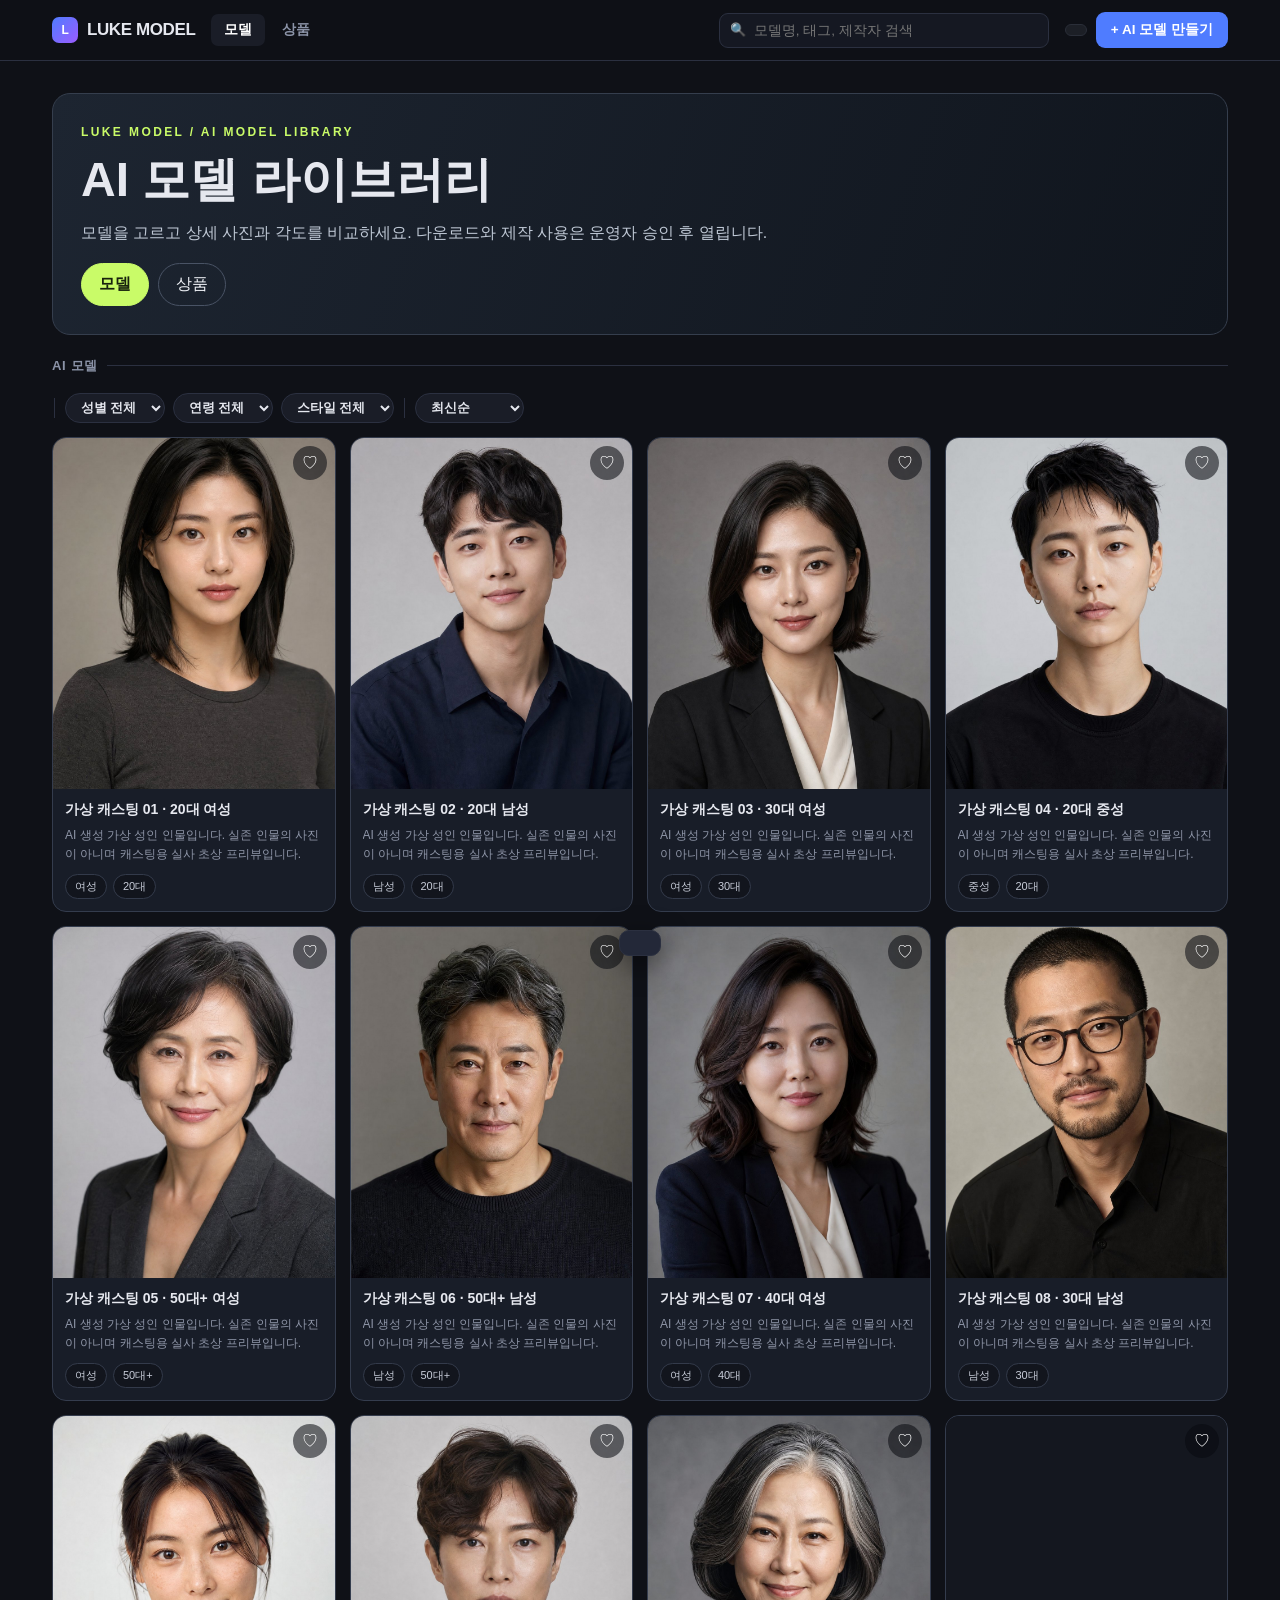
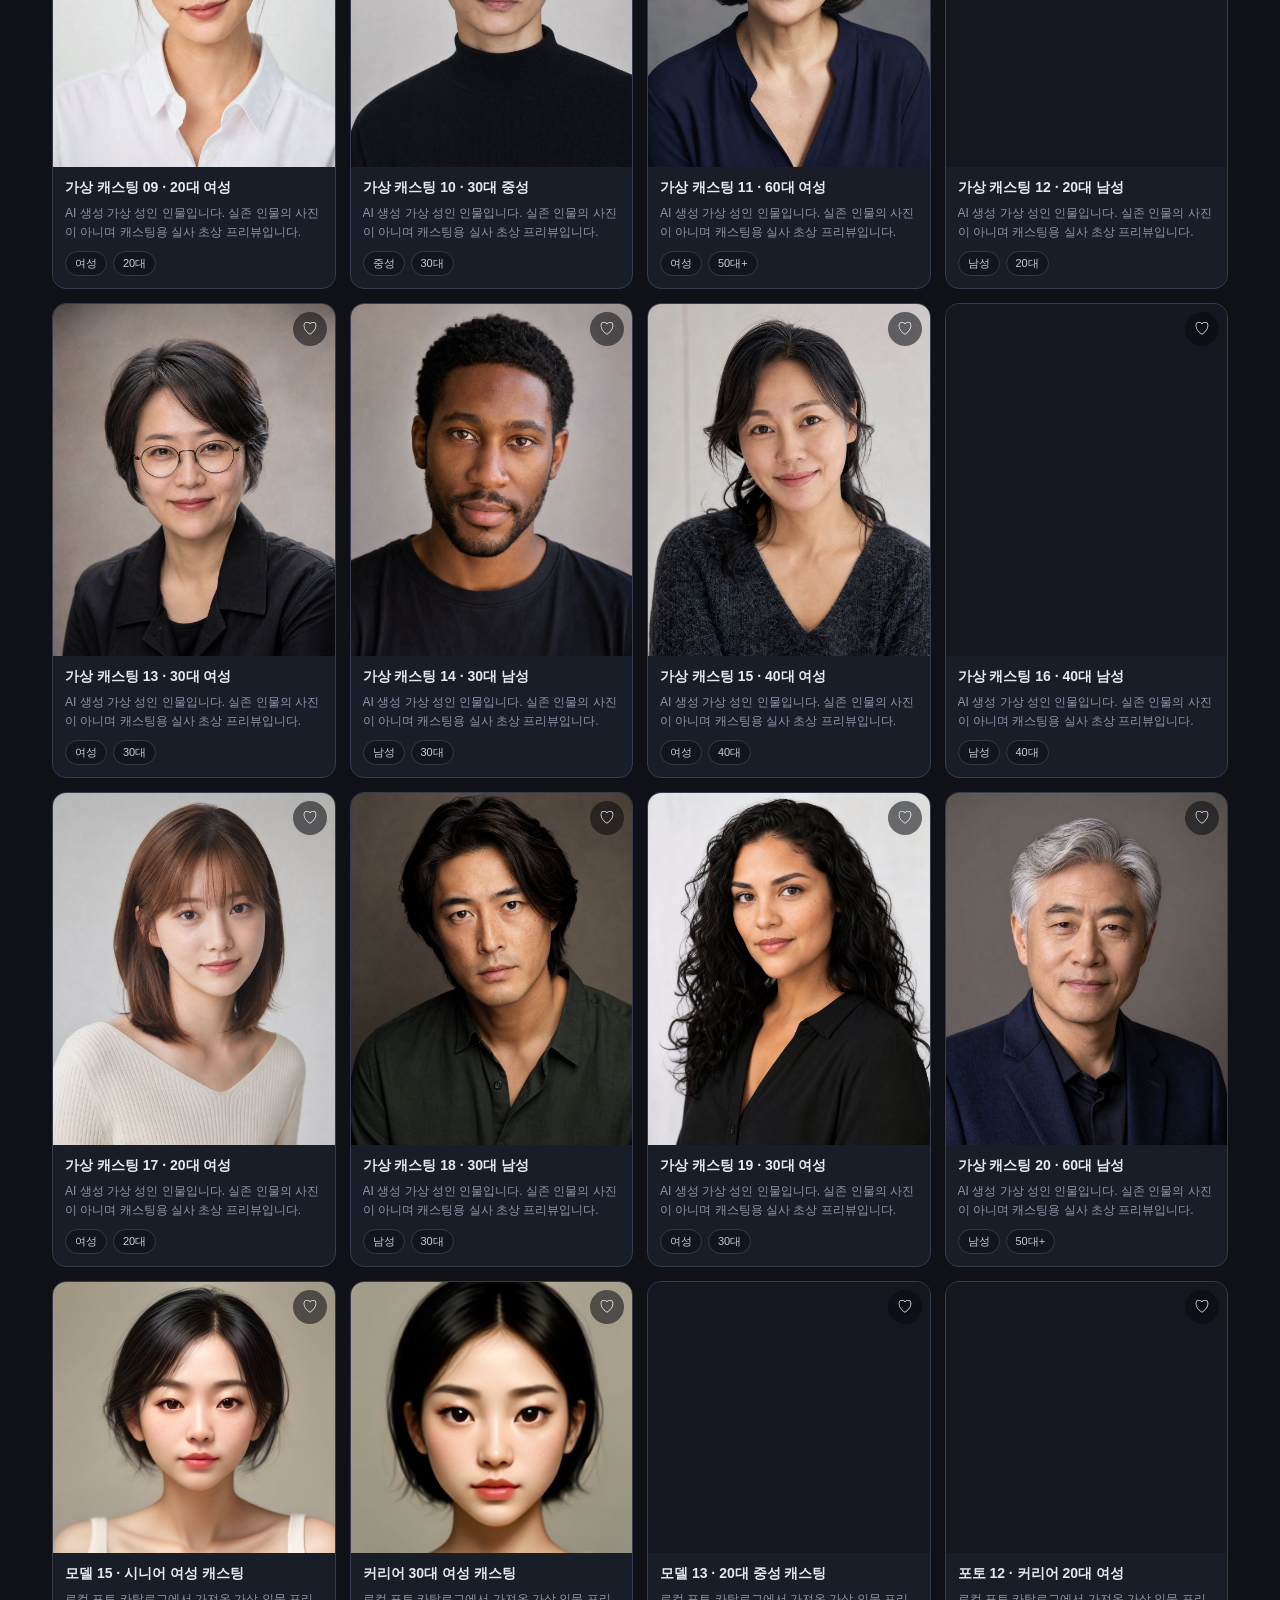
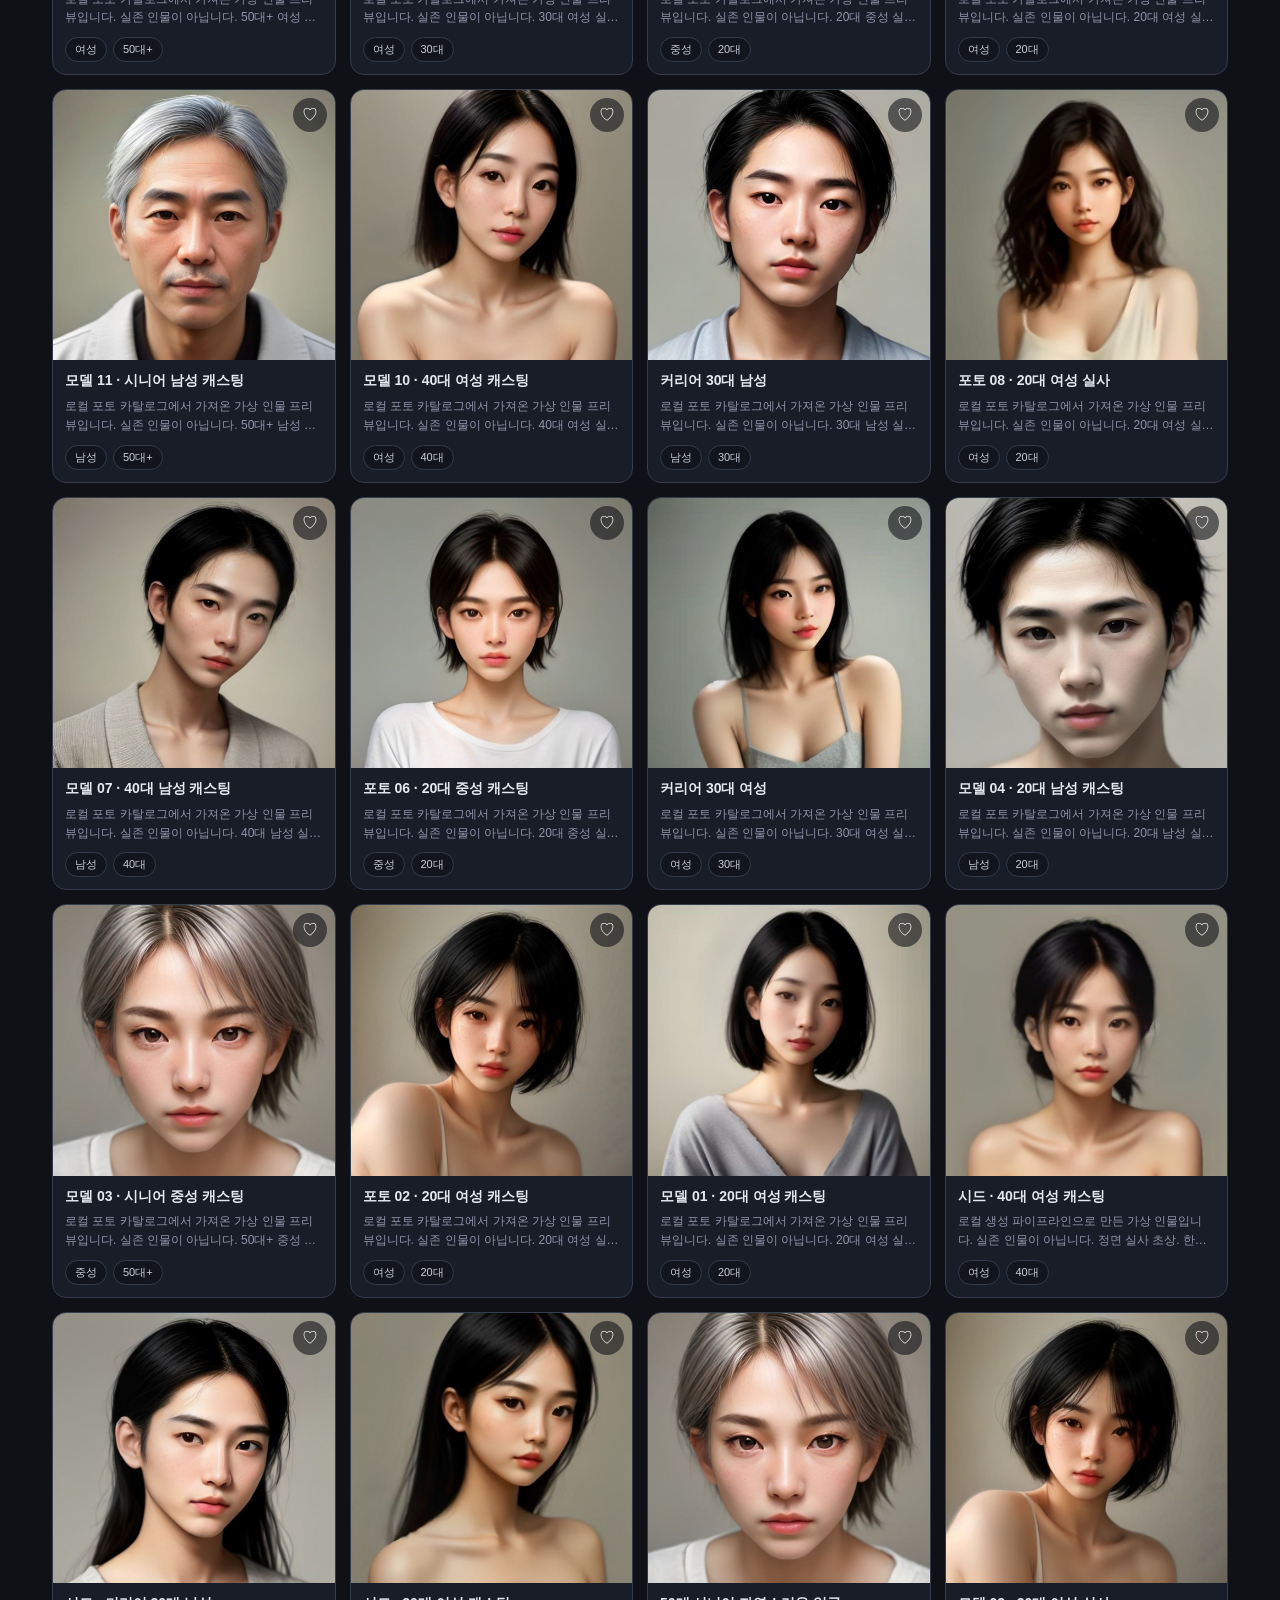
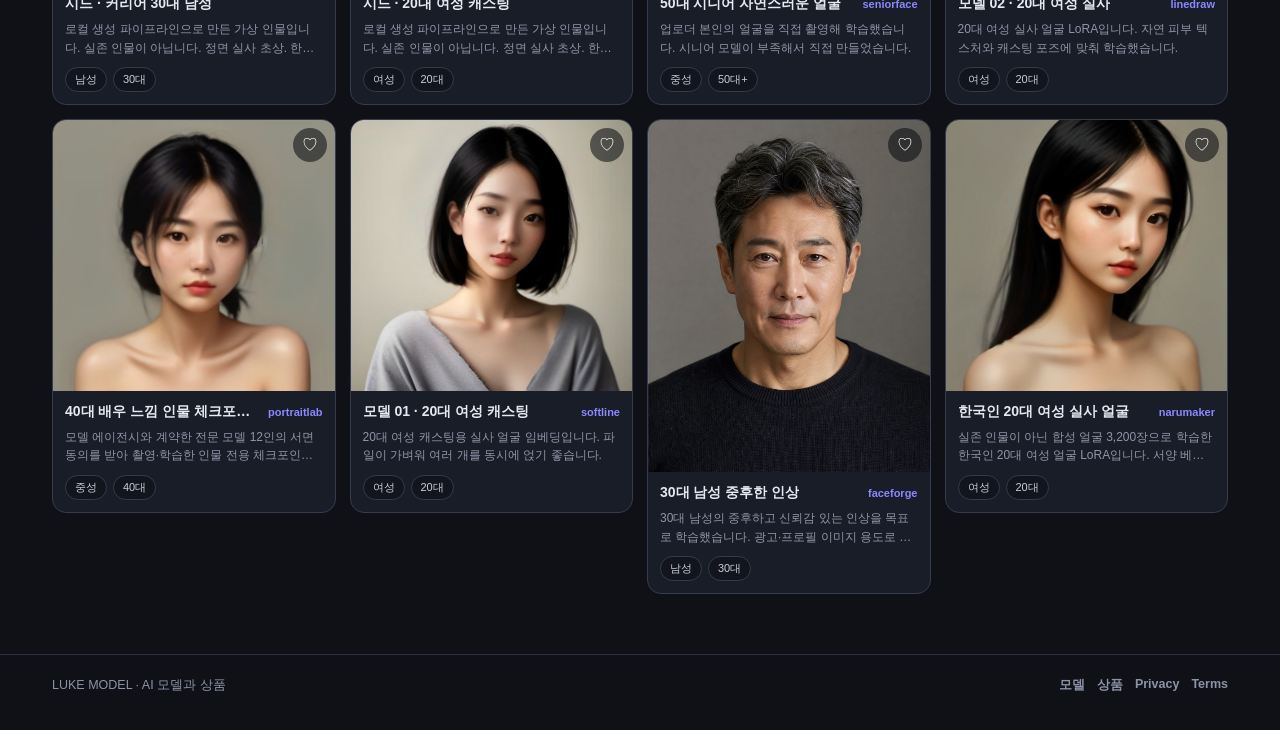
==== commit ec98143e: "내 모델 업로드(AI 소개 자동 작성), AI 가상 제품 만들기(모델 비교), 제품 사진 업로드·AI 설명, 모션 루프, 생성 경로를 Higgsfield 월 구독으로 - AI 모델" ====
--- a/index.html
+++ b/index.html
@@ -2270,6 +2270,16 @@
 const _shareFiles = typeof shareFilesOrFallback==='function' ? shareFilesOrFallback : (typeof shareFilesOrFallback==='function'?shareFilesOrFallback:null);
 const _hash = typeof hashCode==='function' ? hashCode : (typeof hashCode==='function'?hashCode:s=>{let h=0; for(let i=0;i<String(s).length;i++){h=((h<<5)-h)+s.charCodeAt(i);h|=0;} return Math.abs(h);});
 const _mkModel = typeof mkModel==='function' ? mkModel : (typeof mkModel==='function'?mkModel:null);
+/* lm-studio.js「내 모델 업로드」: 프로필 사진 한 장으로 모델 등록. 소개·추천 분야는 lm-studio가 Claude 분석으로 채워서 넘긴다 */
+window.LukeAddModel=function(o){
+  const id=DB.nextId++;
+  const s={ name:String(o.name||'새 모델').slice(0,40), kind:'FaceLORA', gender:GENDERS[o.gender]?o.gender:'female', age:AGES[o.age]?o.age:'twenties', style:'real', consent:'self',
+    user:(DB.user&&DB.user.nick)||'LUKE', base:'SOUL 2.0', desc:String(o.desc||'').slice(0,600), tags:(o.tags||[]).map(x=>String(x).trim()).filter(Boolean).slice(0,6),
+    words:[], photos:[o.photo], kb:0, dl:0, log:[], reviews:[] };
+  const m=_mkModel(s,id,Date.now()); ensureModelFields(m);
+  m.ownerKey=_userKey(); m.file.scan='Success'; m.faceRef=o.photo; m.uploadedProfile=true;
+  DB.models.unshift(m); save(); return id;
+};
 const _dstr = typeof dstr==='function' ? dstr : (typeof dstr==='function'?dstr:(ts=>new Date(ts).toLocaleDateString('ko-KR')));
 const _closeModal = typeof closeModal==='function' ? closeModal : (typeof closeModal==='function'?closeModal:()=>{ const m=$('modal'); if(m)m.textContent=''; });
 const _openLogin = typeof openLogin==='function' ? openLogin : (typeof openLogin==='function'?openLogin:()=>{});
@@ -3970,6 +3980,6 @@
 window.LukeAuth?.onChange?.(()=>render());
 </script>
 <script src="/model-studio.js?v=20261009-hf-studio"></script>
-<script src="/lm-studio.js?v=20261021-3"></script>
+<script src="/lm-studio.js?v=20261021-4"></script>
 </body>
 </html>
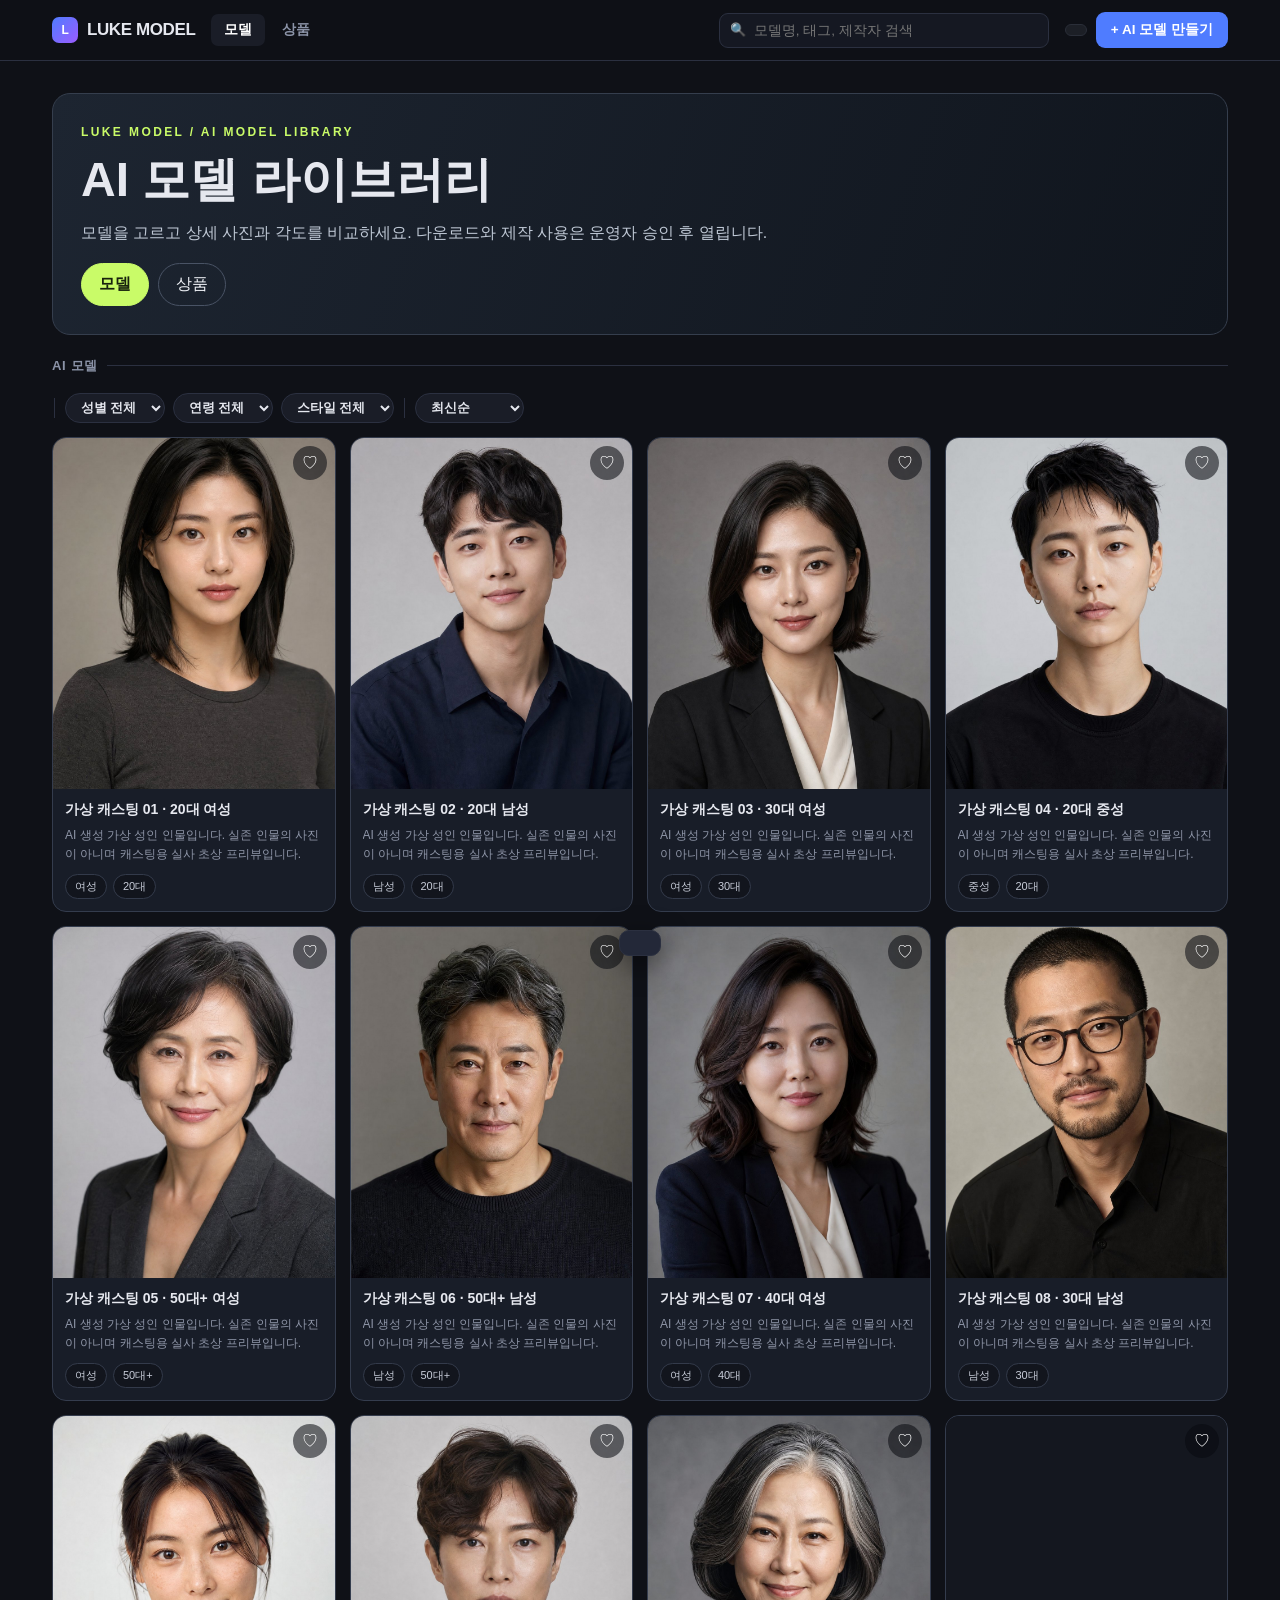
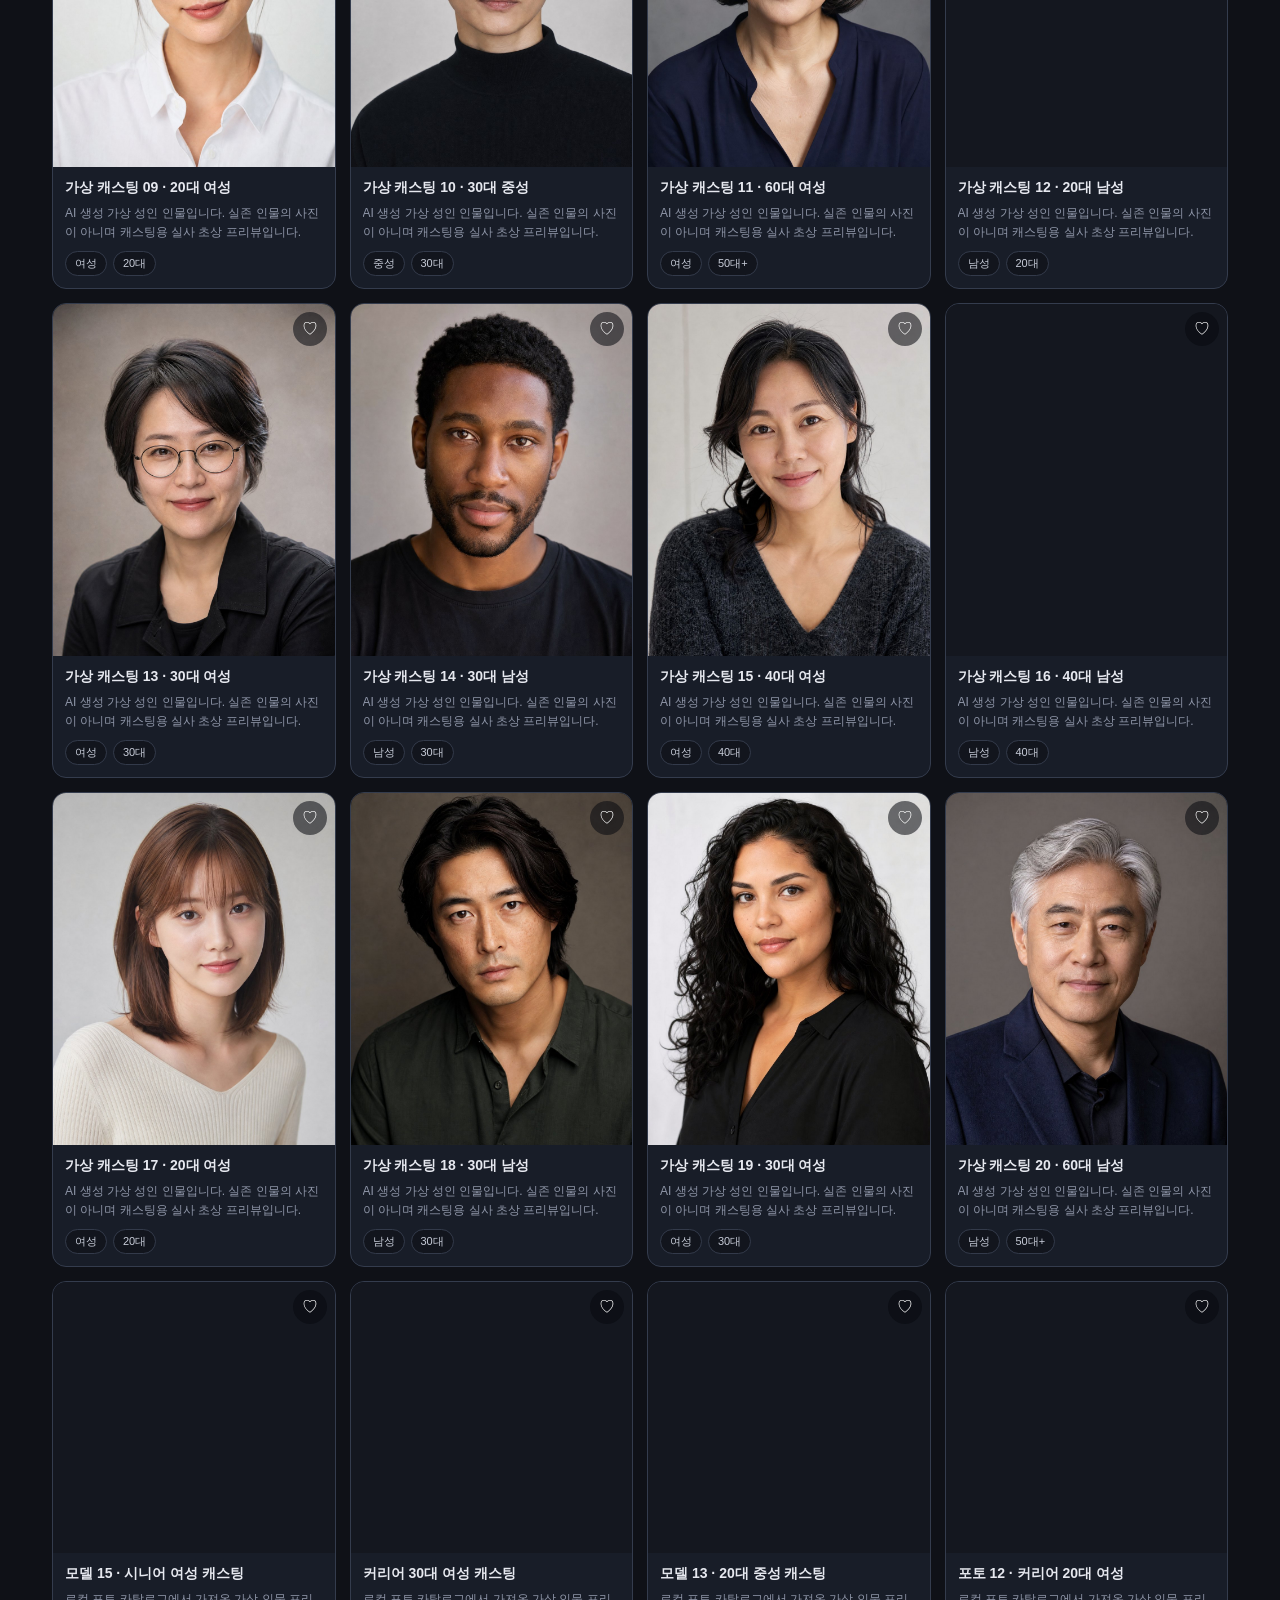
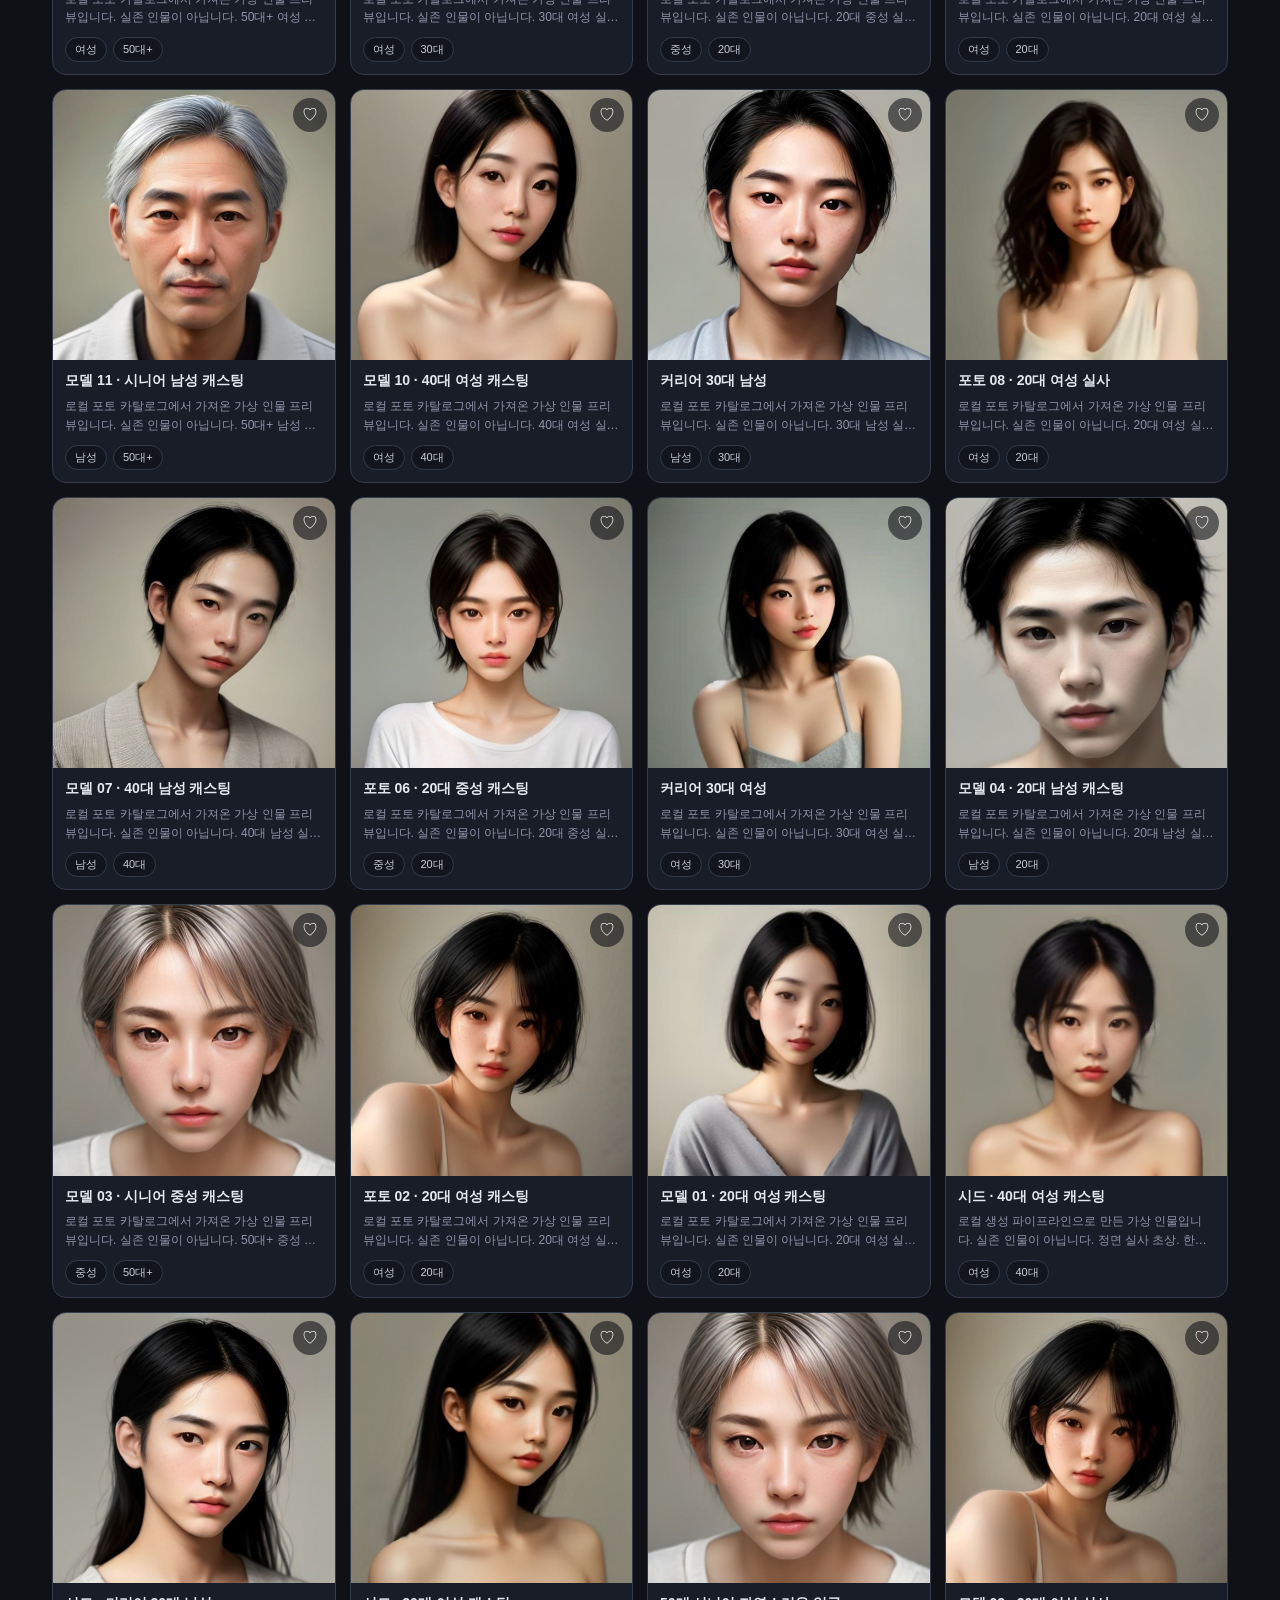
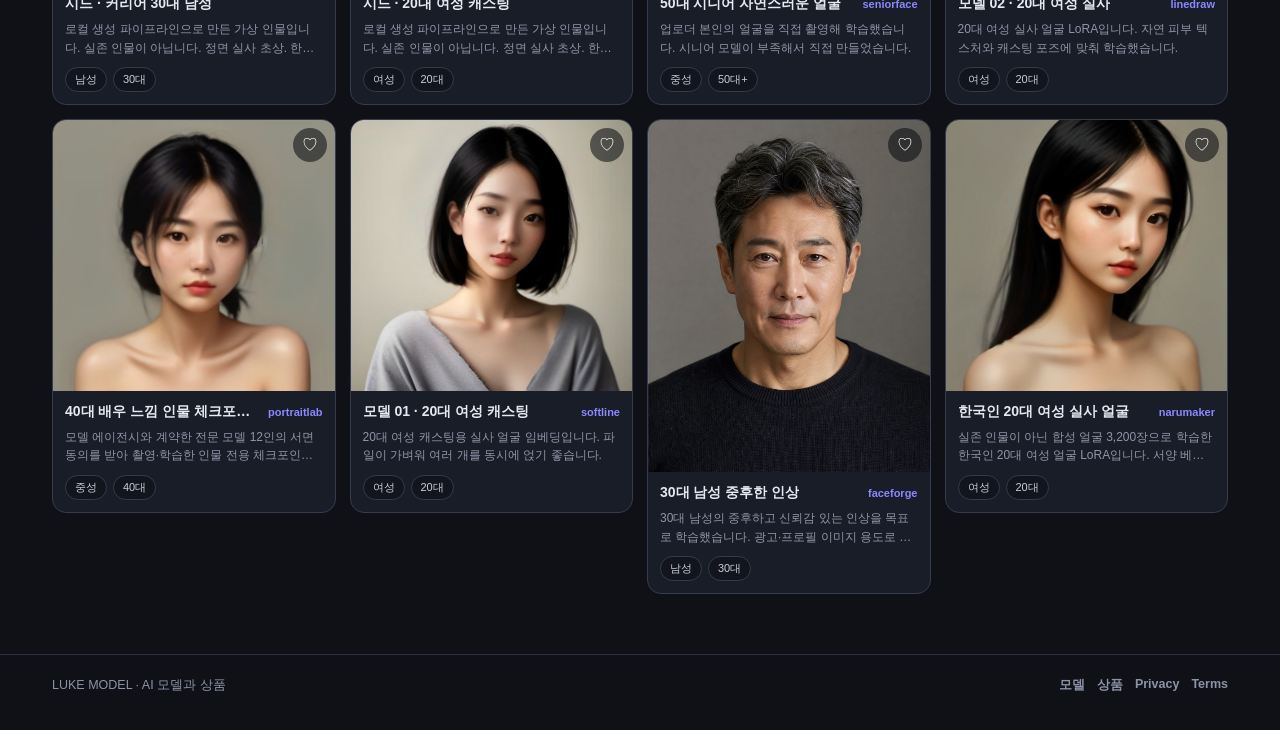
==== commit a295882b: "헤더가 다시 그려질 때마다 내 모델 업로드·내 작업 받기·알림 버튼을 다시 붙임 Co-Authored-By: Claude Opus 5.5 <noreply@anthropic.com>" ====
--- a/index.html
+++ b/index.html
@@ -3980,6 +3980,6 @@
 window.LukeAuth?.onChange?.(()=>render());
 </script>
 <script src="/model-studio.js?v=20261009-hf-studio"></script>
-<script src="/lm-studio.js?v=20261021-4"></script>
+<script src="/lm-studio.js?v=20261021-5"></script>
 </body>
 </html>
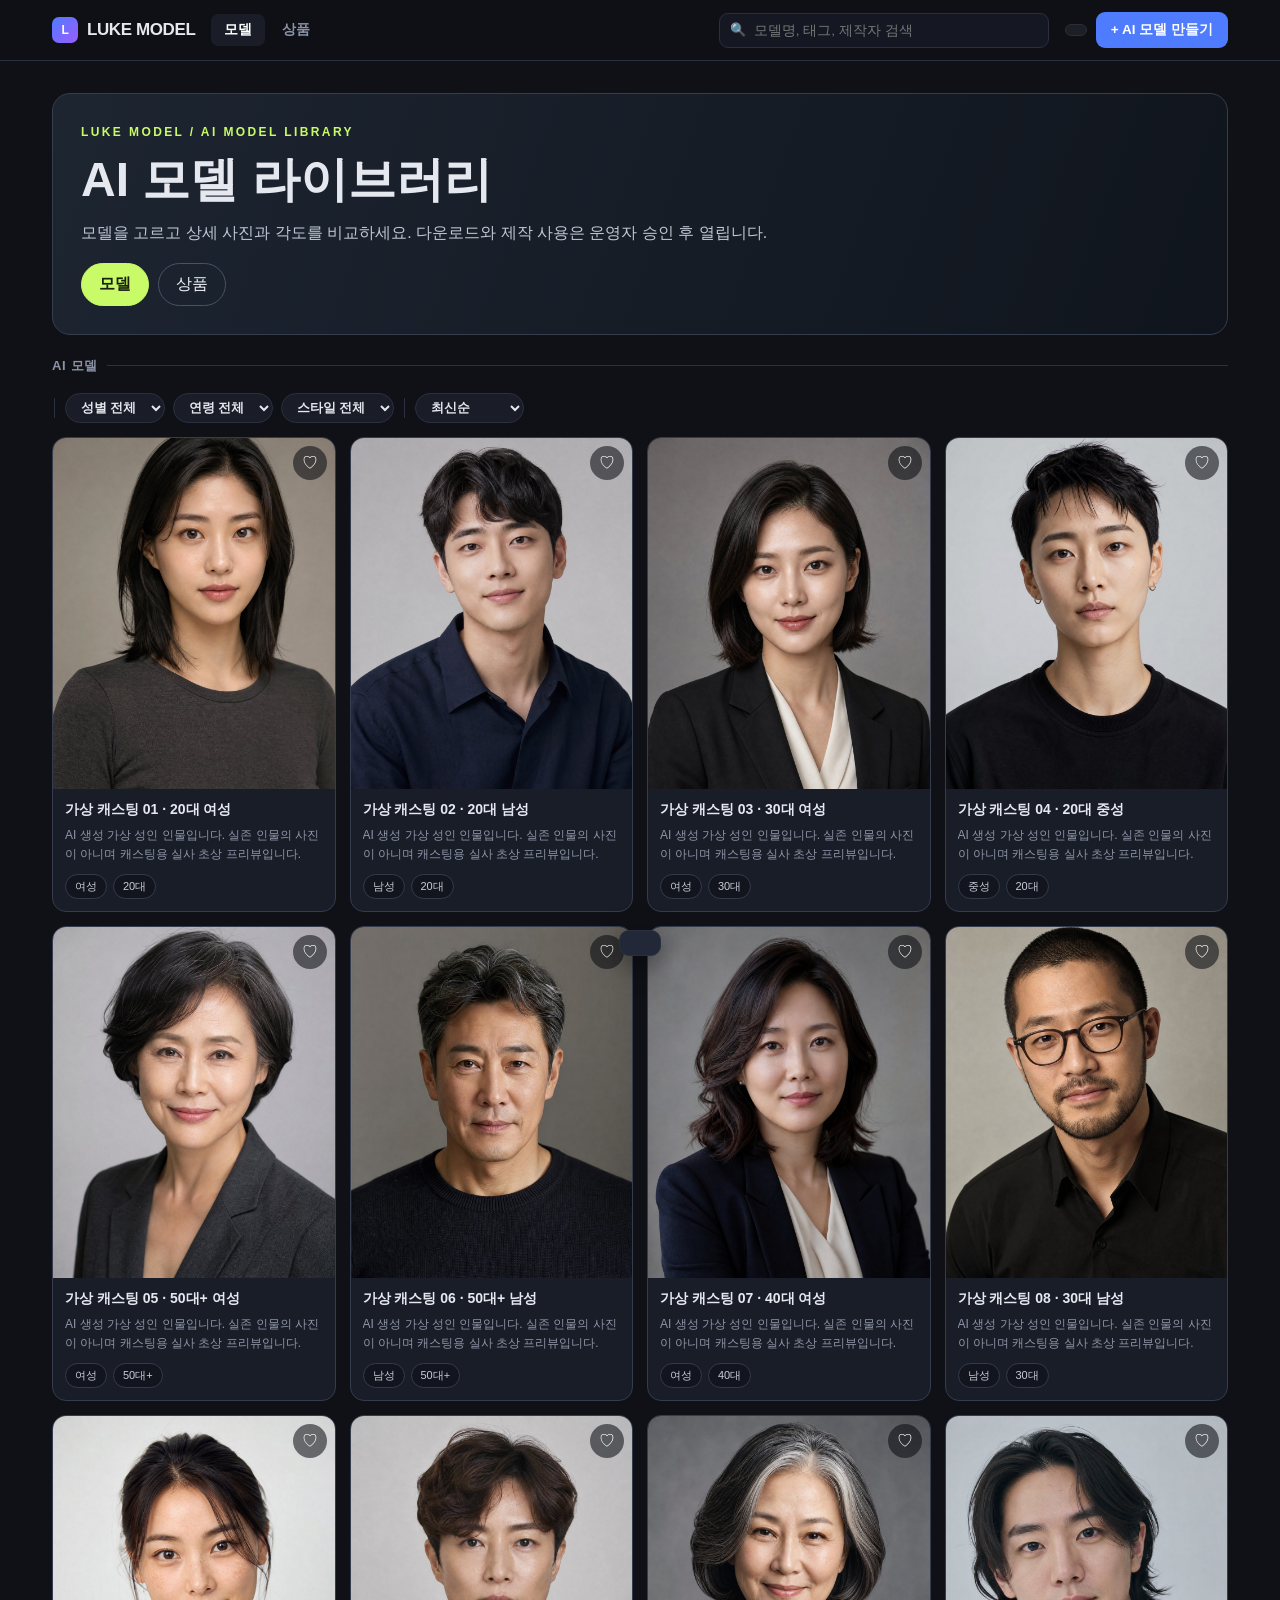
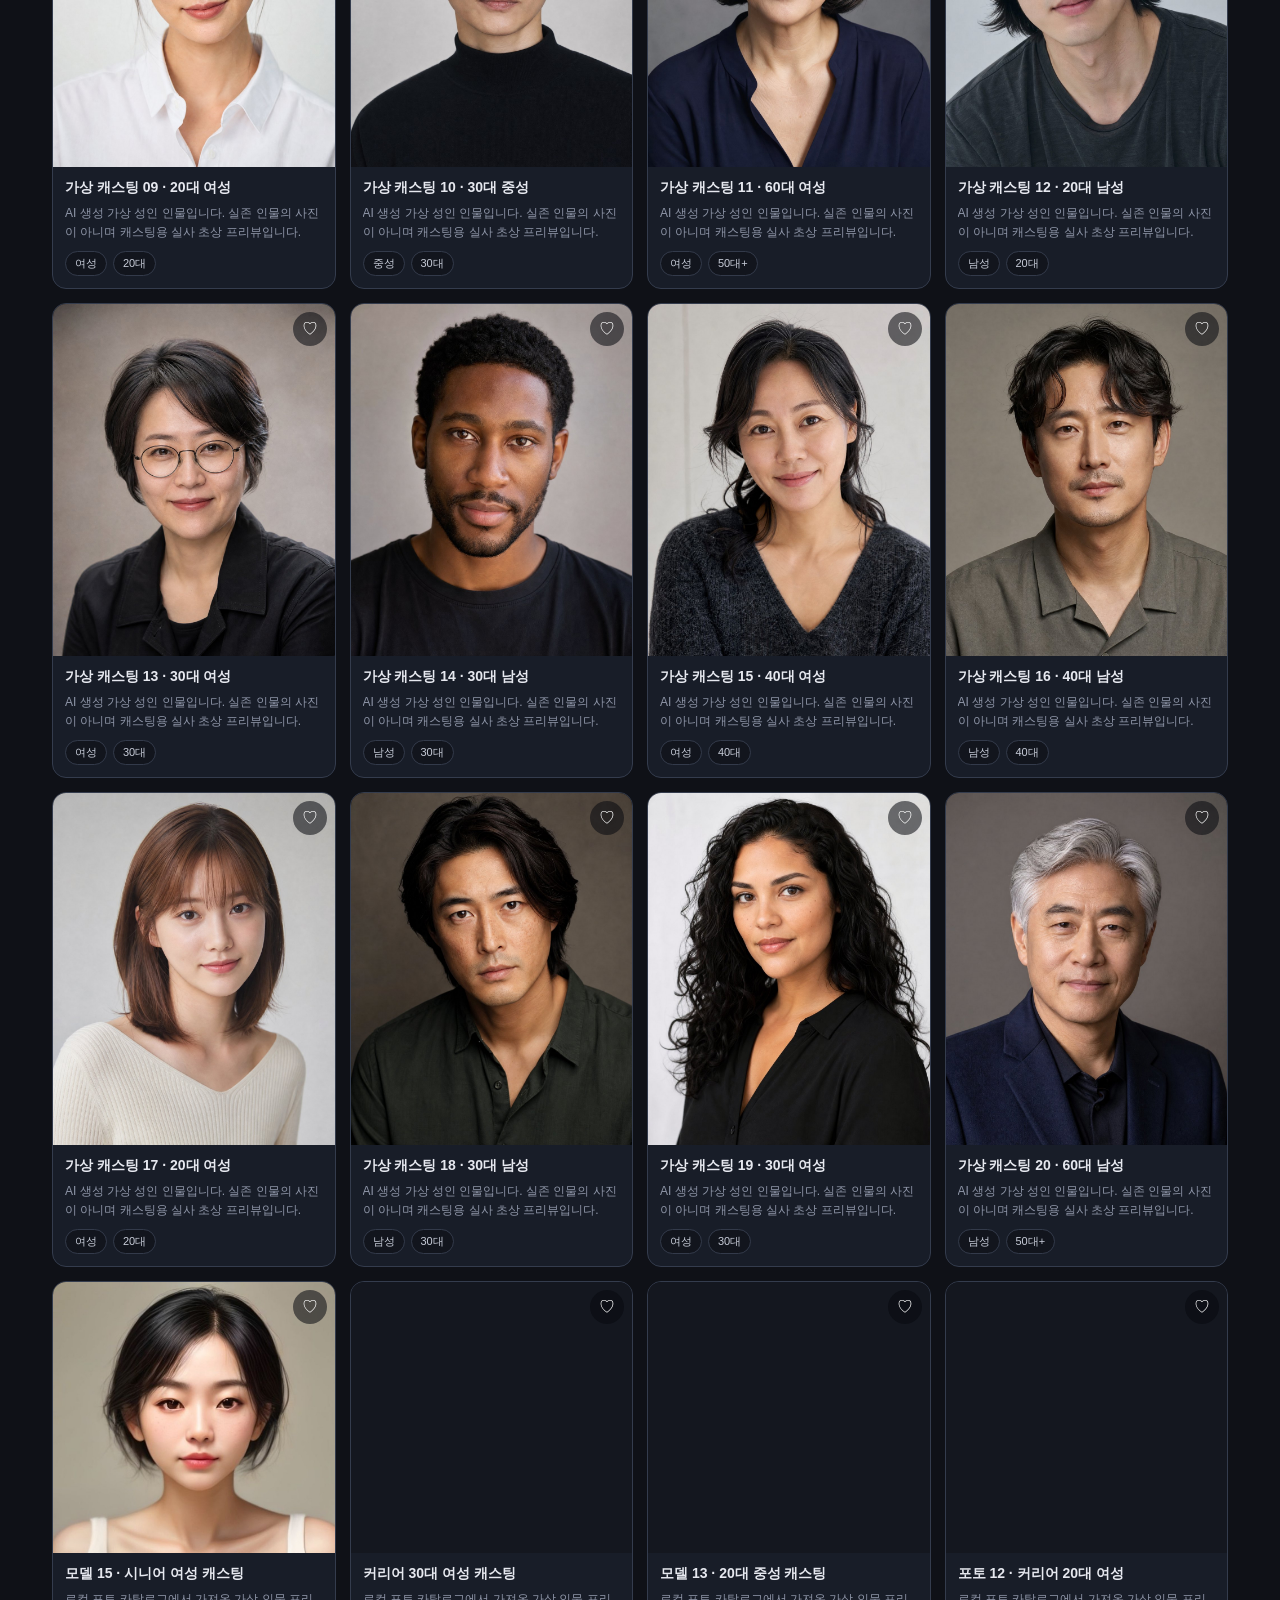
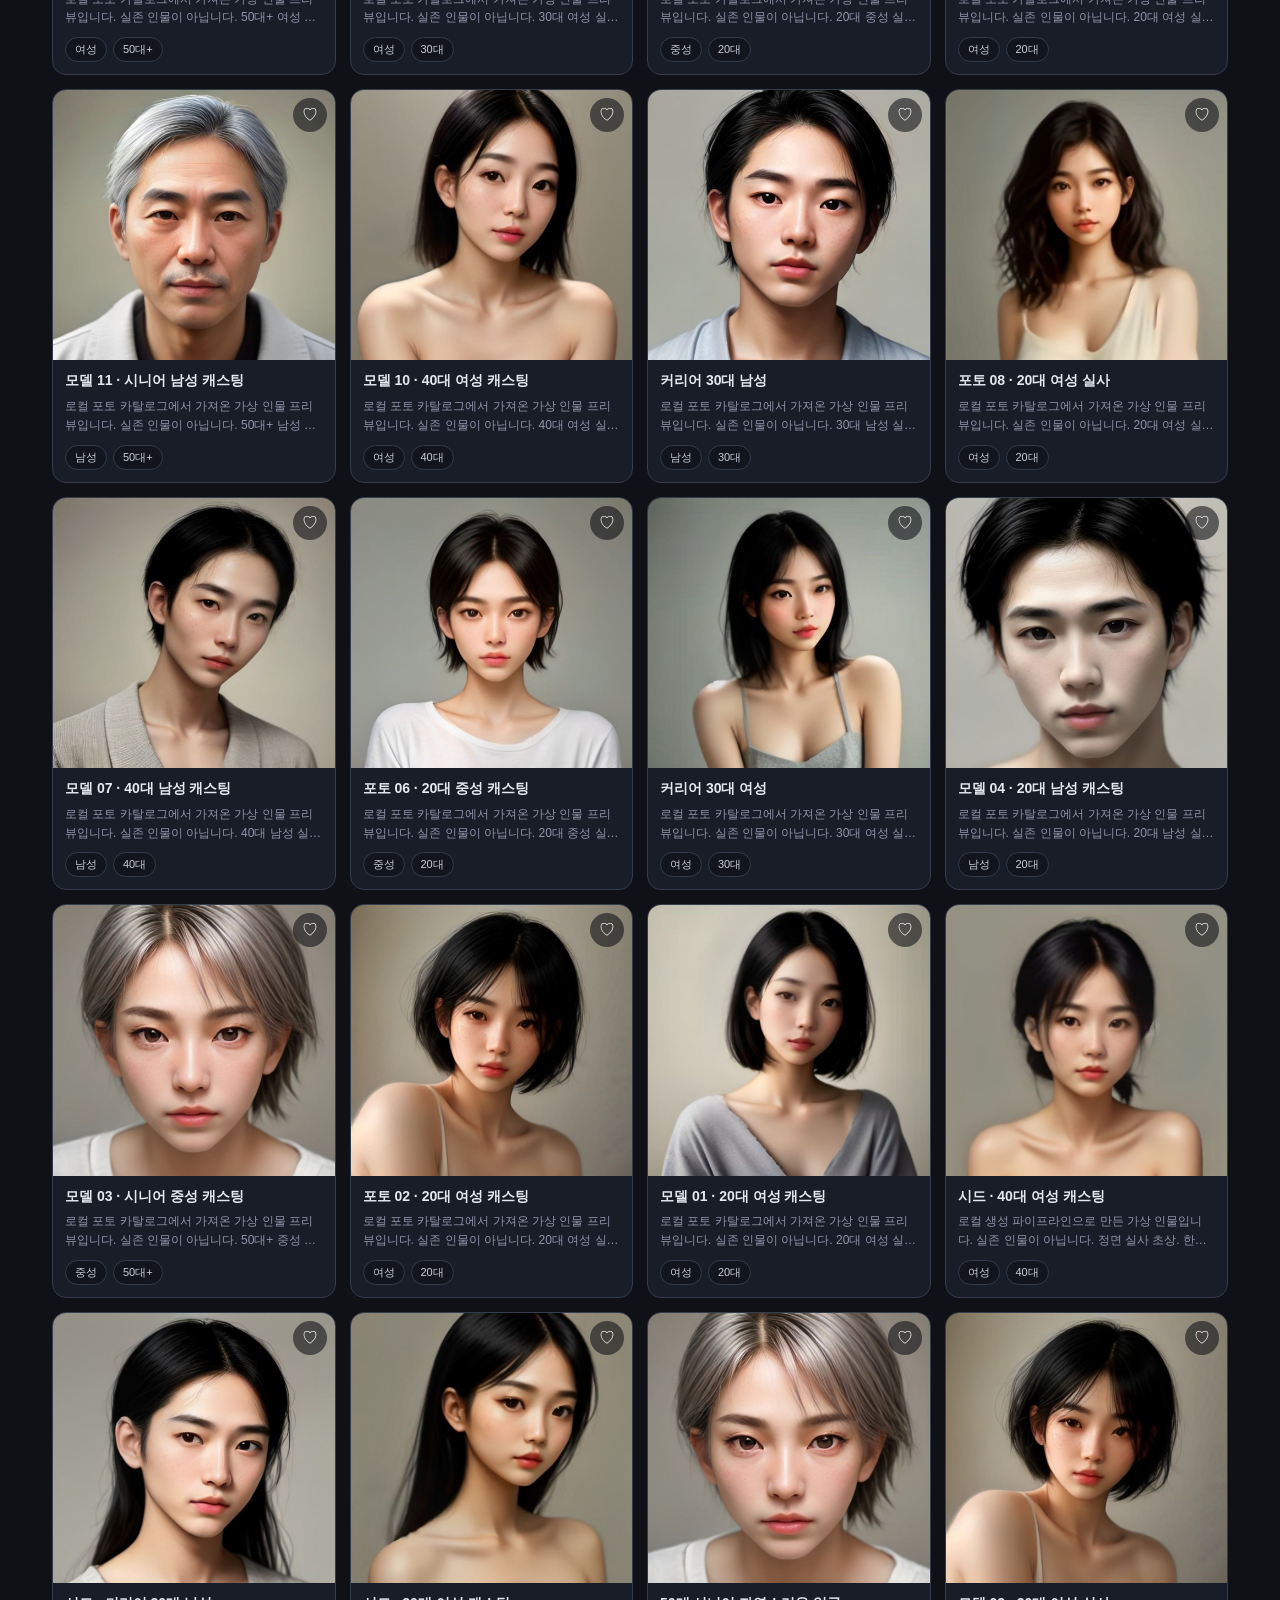
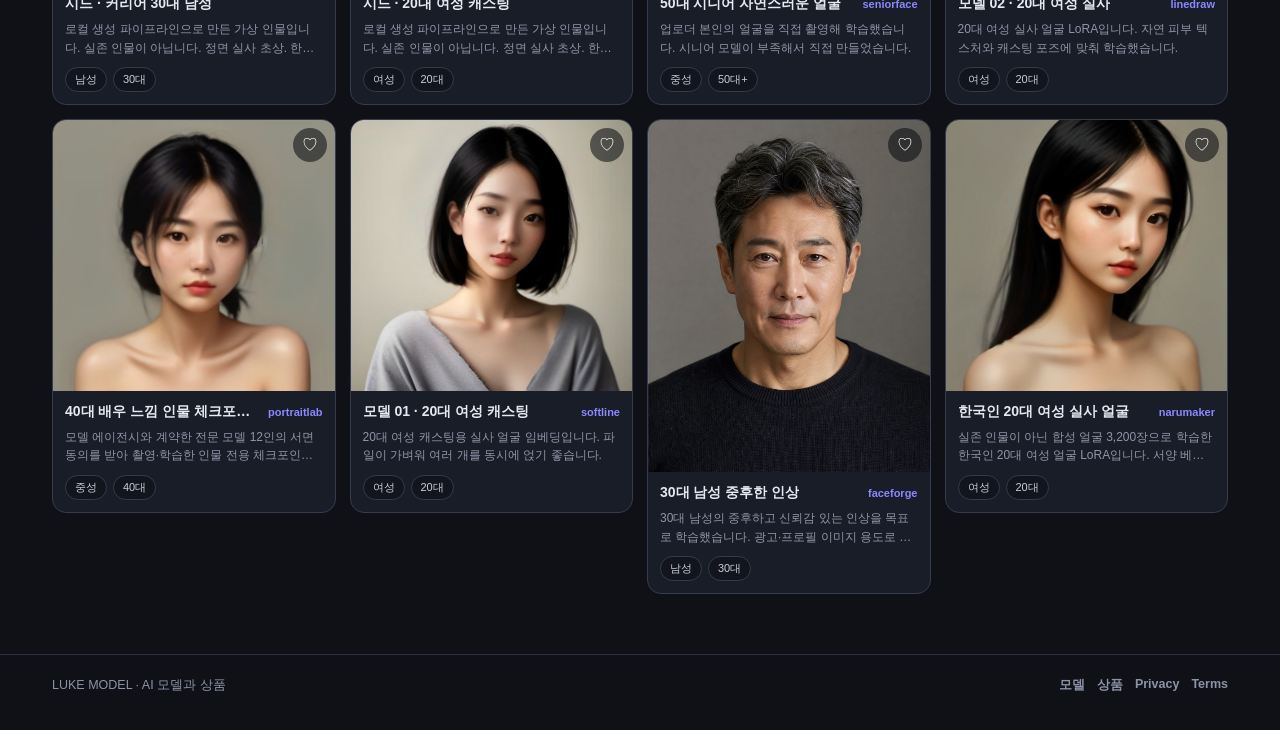
==== commit d824d76a: "새 모델 캐스팅·새 제품 디자인 설정 화면을 참고 사이트와 같은 구성으로 - 캐스팅: 왼쪽(성별·이렇게 만들게요·더 정확하게) + 오른쪽 바꾸기 패널, 인종 8·나이 15~70·키" ====
--- a/index.html
+++ b/index.html
@@ -3979,7 +3979,7 @@
 window.LukeAccess?.check?.().then(()=>render());
 window.LukeAuth?.onChange?.(()=>render());
 </script>
-<script src="/model-studio.js?v=20261009-hf-studio"></script>
+<script src="/model-studio.js?v=20261021-cast"></script>
 <script src="/lm-studio.js?v=20261021-5"></script>
 </body>
 </html>
